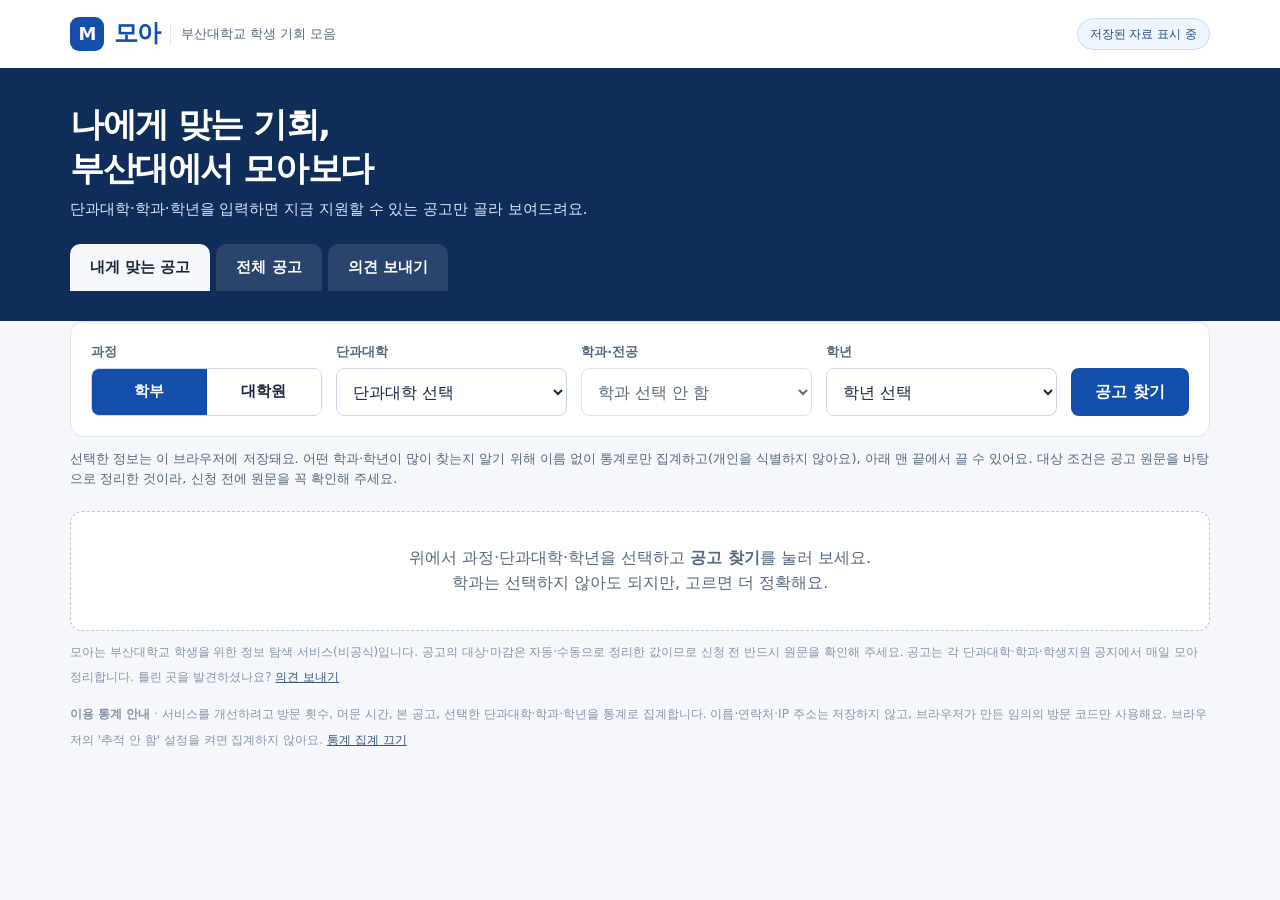
==== index.html @ 55128c61 "이용 통계(익명 집계)와 안내 문구, 관리자 페이지 추가 Co-Authored-By: Claude Sonnet 5.5 <noreply@anthropic.com>" ====
<!doctype html>
<html lang="ko">
<head>
<meta charset="utf-8">
<meta name="viewport" content="width=device-width,initial-scale=1">
<title>모아, 부산대의 기회</title>
<meta name="description" content="부산대학교 단과대학·학과·학생지원 공지에서 지금 신청할 수 있는 장학·공모전·취업·프로그램 공고를 소속과 학년에 맞춰 보여주는 비공식 정보 서비스입니다.">
<meta name="theme-color" content="#102d59">
<link rel="icon" href="data:image/svg+xml,%3Csvg xmlns='http://www.w3.org/2000/svg' viewBox='0 0 64 64'%3E%3Crect width='64' height='64' rx='14' fill='%23124eaa'/%3E%3Ctext x='32' y='45' font-size='36' font-family='sans-serif' font-weight='800' text-anchor='middle' fill='white'%3EM%3C/text%3E%3C/svg%3E">
<style>
:root{--blue:#124eaa;--blue-d:#0d3a82;--navy:#102d59;--ink:#17263b;--muted:#56677d;--bg:#f5f7fb;--line:#dce4ee;--card:#fff;--soft:#e7f0ff;--warn:#b4400a;--ok:#0b6b3a}
*{box-sizing:border-box}
html{scroll-behavior:smooth}
body{margin:0;background:var(--bg);color:var(--ink);font:16px/1.55 'Noto Sans KR','Malgun Gothic',system-ui,sans-serif}
a{color:inherit}button,input,select{font:inherit;color:inherit}button{cursor:pointer}
:focus-visible{outline:3px solid #508be5;outline-offset:2px}
.wrap{max-width:1180px;margin:0 auto;padding:0 20px}
header{background:#fff}
.bar{display:flex;align-items:center;justify-content:space-between;height:68px}
.brand{display:flex;align-items:center;gap:10px;font-weight:800;font-size:24px;color:var(--blue);letter-spacing:-1px;text-decoration:none}
.brand i{display:inline-grid;place-items:center;width:34px;height:34px;border-radius:9px;background:var(--blue);color:#fff;font-style:normal;font-size:18px}
.brand small{font-size:13px;font-weight:500;color:var(--muted);letter-spacing:0;border-left:1px solid var(--line);padding-left:10px}
.hero{background:var(--navy);color:#fff}
.hero .wrap{padding-top:34px;padding-bottom:30px}
.hero h1{margin:0 0 8px;font-size:34px;line-height:1.3;letter-spacing:-1.5px}
.hero p{margin:0;color:#d9e6fa;font-size:15px}
.tabs{display:flex;gap:6px;margin-top:22px}
.tab{border:0;background:#ffffff1c;color:#fff;padding:12px 20px;border-radius:10px 10px 0 0;font-weight:700;font-size:15px}
.tab[aria-selected=true]{background:var(--bg);color:var(--ink)}
main{padding:26px 0 70px}
.panel{display:none}.panel.on{display:block}
.box{background:var(--card);border:1px solid var(--line);border-radius:14px;padding:20px}
.form{display:grid;grid-template-columns:repeat(4,minmax(0,1fr)) auto;gap:14px;align-items:end}
.field label,.field legend{display:block;font-size:13px;font-weight:700;color:var(--muted);margin-bottom:6px;padding:0}
fieldset.field{border:0;margin:0;padding:0;min-width:0}
.seg{display:flex;border:1px solid #cdd8e7;border-radius:8px;overflow:hidden;height:48px}
.seg label{flex:1;margin:0;display:grid;place-items:center;font-size:15px;font-weight:600;color:var(--ink);cursor:pointer;background:#fff}
.seg input{position:absolute;opacity:0;pointer-events:none}
.seg input:checked+span{background:var(--blue);color:#fff}
.seg span{display:grid;place-items:center;width:100%;height:100%}
.seg input:focus-visible+span{outline:3px solid #508be5;outline-offset:-3px}
select,input[type=search]{width:100%;height:48px;border:1px solid #cdd8e7;border-radius:8px;padding:0 12px;background:#fff}
.go{height:48px;border:0;border-radius:8px;background:var(--blue);color:#fff;font-weight:700;padding:0 24px}
.go:hover{background:var(--blue-d)}
.hint{margin:12px 0 0;font-size:13px;color:var(--muted)}
.summary{display:flex;flex-wrap:wrap;gap:10px;align-items:center;justify-content:space-between;margin:26px 0 12px}
.summary h2{margin:0;font-size:21px;letter-spacing:-.5px}
.summary p{margin:0;color:var(--muted);font-size:14px}
.chips{display:flex;flex-wrap:wrap;gap:8px;margin:18px 0 6px}
.chip{border:1px solid #cdd8e7;background:#fff;border-radius:999px;padding:7px 14px;font-size:14px;font-weight:600}
.chip[aria-pressed=true]{background:var(--blue);border-color:var(--blue);color:#fff}
.chip b{font-weight:600;opacity:.75;margin-left:4px}
.tools{display:flex;flex-wrap:wrap;gap:10px;margin-top:14px}
.tools .grow{flex:1;min-width:220px}.tools select{width:auto;min-width:150px}
.status{font-size:12px;color:#254c7d;background:#eef5ff;border:1px solid #ccddf6;padding:6px 12px;border-radius:999px}
.sec-title{margin:26px 0 12px;font-size:17px;display:flex;align-items:center;gap:8px}
.sec-title span{font-size:13px;font-weight:600;color:var(--muted)}
.grid{display:grid;grid-template-columns:repeat(auto-fill,minmax(240px,1fr));gap:18px}
.card{display:flex;flex-direction:column;background:var(--card);border:1px solid var(--line);border-radius:12px;overflow:hidden;text-decoration:none}
.card:hover{border-color:#9bb8e0}
.poster{position:relative;aspect-ratio:3/4;background:#e8eef7;overflow:hidden}
.poster img{position:absolute;inset:0;width:100%;height:100%;object-fit:cover;object-position:top}
.ph{height:100%;padding:18px;display:flex;flex-direction:column;justify-content:space-between;background:#dbe6f5;color:#25466d}
.poster:has(img) .nop{visibility:hidden}
.ph span{font-size:12px;font-weight:800}.ph strong{font-size:21px;line-height:1.3;letter-spacing:-.5px}.ph small{font-size:12px}
.cbody{padding:16px 16px 14px;display:flex;flex-direction:column;gap:8px;flex:1}
.tag{align-self:flex-start;background:var(--soft);color:#174d94;border-radius:5px;padding:4px 9px;font-size:12px;font-weight:700}
.card h3{margin:0;font-size:16px;line-height:1.45;letter-spacing:-.4px}
.org{margin:0;font-size:13px;color:var(--muted)}
.meta{margin-top:auto;display:flex;flex-direction:column;gap:6px;font-size:13px;color:var(--muted)}
.dday{align-self:flex-start;font-weight:800;font-size:13px;border-radius:6px;padding:3px 9px;background:#eef2f8;color:#2a3f5e}
.dday.soon{background:#fde8e1;color:var(--warn)}.dday.week{background:#fff1d6;color:#8a5a00}.dday.unk{background:#f1f1f1;color:#555}
.why{font-size:12px;color:var(--ok);font-weight:600}
.empty{background:#fff;border:1px dashed #b9c8dd;border-radius:12px;padding:34px;text-align:center;color:var(--muted)}
.detail{display:none}.back{border:0;background:none;padding:0;min-height:44px;color:#3b557a;font-weight:600;margin-bottom:12px}
.dl{display:grid;grid-template-columns:1fr 300px;gap:22px}
.dmain,.dside{background:#fff;border:1px solid var(--line);border-radius:12px;padding:28px}
.dside{height:max-content}
.dmain h1{font-size:28px;line-height:1.4;margin:14px 0 6px;letter-spacing:-.8px}
.dmain dt{font-weight:700;font-size:14px;margin-top:22px;color:#183d72}
.dmain dd{margin:6px 0 0;color:#40536b;white-space:pre-wrap;line-height:1.75;overflow-wrap:anywhere}
.zoom{display:block;max-width:440px;margin:0 auto 20px}
.zoom .poster{border-radius:8px}.zoom .poster img{object-fit:contain;background:#f2f5f9}
.cta{display:block;text-align:center;background:var(--blue);color:#fff;text-decoration:none;padding:14px;border-radius:8px;font-weight:700;margin:14px 0}
.notice{font-size:13px;color:#6c7b90;line-height:1.7}
.who{display:flex;flex-wrap:wrap;gap:6px;margin-top:6px}
.who span{background:#eef2f8;border-radius:6px;padding:3px 9px;font-size:13px;color:#2a3f5e}
footer{color:#8794a7;font-size:12px;padding-bottom:40px}
.bar{gap:10px}.brand{flex:none}
.status{min-width:0;max-width:62%;overflow:hidden;text-overflow:ellipsis;white-space:nowrap}
.tab{min-height:44px}.chip{min-height:40px}
.fb h2{margin:0 0 6px;font-size:22px;letter-spacing:-.6px}
.fb .field{margin-top:18px}
.kinds{display:flex;flex-wrap:wrap;gap:8px}
.kinds label{margin:0;position:relative}
.kinds input{position:absolute;opacity:0;pointer-events:none}
.kinds span{display:inline-flex;align-items:center;min-height:44px;padding:0 16px;border:1px solid #cdd8e7;border-radius:999px;background:#fff;font-size:15px;font-weight:600;color:var(--ink);cursor:pointer}
.kinds input:checked+span{background:var(--blue);border-color:var(--blue);color:#fff}
.kinds input:focus-visible+span{outline:3px solid #508be5;outline-offset:2px}
textarea,input[type=text]{font:inherit;color:inherit;width:100%;border:1px solid #cdd8e7;border-radius:8px;padding:12px;background:#fff;line-height:1.6}
textarea{min-height:150px;resize:vertical}
input[type=text]{height:48px;padding:0 12px}
.field label small,#fb-count{font-weight:500;color:#7a889c;margin-left:6px}
.rel{display:flex;align-items:center;gap:10px;background:var(--soft);border-radius:8px;padding:8px 8px 8px 12px;font-size:14px;color:#174d94}
.rel span{flex:1;min-width:0;overflow-wrap:anywhere}
.rel button{flex:none;border:0;background:#fff;border-radius:6px;min-height:36px;padding:0 12px;font-weight:600;color:#3b557a}
.hp{position:absolute;left:-9999px;width:1px;height:1px;overflow:hidden}
.fb .go{margin-top:18px;min-width:160px}
.fb .go:disabled{opacity:.6;cursor:default}
#fb-msgout{min-height:24px;margin:12px 0 0;font-size:14px;font-weight:600}
#fb-msgout.ok{color:var(--ok)}#fb-msgout.err{color:#b3261e}
.report{display:block;width:100%;min-height:44px;margin:0 0 10px;border:1px solid #cdd8e7;border-radius:8px;background:#fff;font-weight:600;color:#3b557a}
.report:hover{border-color:#9bb8e0}
.flink{background:none;border:0;padding:0;color:#3b557a;font:inherit;text-decoration:underline;cursor:pointer;min-height:32px}
@media(max-width:900px){.form{grid-template-columns:1fr 1fr}.go{grid-column:1/-1}.dl{grid-template-columns:1fr}.hero h1{font-size:28px}}
@media(max-width:520px){.wrap{padding:0 14px}.form{grid-template-columns:1fr}.brand small{display:none}.grid{grid-template-columns:repeat(2,minmax(0,1fr));gap:10px}.cbody{padding:12px}.card h3{font-size:14px}.ph strong{font-size:17px}.dmain,.dside{padding:20px}.dmain h1{font-size:23px}.tab{padding:11px 14px;font-size:14px}.hero .wrap{padding-top:26px}.hero h1{font-size:25px}.fb .go{width:100%}.box{padding:16px}}
@media(max-width:380px){.tabs{gap:4px}.tab{padding:11px 9px;font-size:13px}.status{font-size:11px;padding:5px 9px}.brand{font-size:21px}}
@media(prefers-reduced-motion:reduce){*{scroll-behavior:auto!important;transition:none!important}}
</style>
</head>
<body>
<header><div class="wrap bar"><a class="brand" href="#mine"><i>M</i>모아<small>부산대학교 학생 기회 모음</small></a><span class="status" id="status" role="status">불러오는 중</span></div></header>
<section class="hero" id="hero"><div class="wrap">
<h1>나에게 맞는 기회,<br>부산대에서 모아보다</h1>
<p>단과대학·학과·학년을 입력하면 지금 지원할 수 있는 공고만 골라 보여드려요.</p>
<div class="tabs" role="tablist" aria-label="보기 방식">
<button class="tab" role="tab" id="tab-mine" aria-controls="mine" aria-selected="true">내게 맞는 공고</button>
<button class="tab" role="tab" id="tab-all" aria-controls="all" aria-selected="false">전체 공고</button>
<button class="tab" role="tab" id="tab-feedback" aria-controls="feedback" aria-selected="false">의견 보내기</button>
</div></div></section>
<main class="wrap">
<section id="mine" class="panel on" role="tabpanel" aria-labelledby="tab-mine">
<form class="box form" id="form" autocomplete="off">
<fieldset class="field"><legend>과정</legend><div class="seg"><label><input type="radio" name="course" value="학부" checked><span>학부</span></label><label><input type="radio" name="course" value="대학원"><span>대학원</span></label></div></fieldset>
<div class="field"><label for="college">단과대학</label><select id="college" required></select></div>
<div class="field"><label for="dept">학과·전공</label><select id="dept"></select></div>
<div class="field"><label for="grade">학년</label><select id="grade"></select></div>
<button class="go" type="submit">공고 찾기</button>
</form>
<p class="hint" id="hint">선택한 정보는 이 브라우저에 저장돼요. 어떤 학과·학년이 많이 찾는지 알기 위해 이름 없이 통계로만 집계하고(개인을 식별하지 않아요), 아래 맨 끝에서 끌 수 있어요. 대상 조건은 공고 원문을 바탕으로 정리한 것이라, 신청 전에 원문을 꼭 확인해 주세요.</p>
<div id="mine-out"></div>
</section>
<section id="all" class="panel" role="tabpanel" aria-labelledby="tab-all">
<div class="tools">
<div class="grow"><label class="sr" for="q" style="position:absolute;left:-9999px">공고 검색</label><input id="q" type="search" placeholder="프로그램명, 기관, 키워드 검색"></div>
<select id="sort" aria-label="정렬"><option value="end">마감 임박순</option><option value="new">최신 게시순</option></select>
</div>
<div class="chips" id="chips" role="group" aria-label="하위분류"></div>
<div class="summary"><h2 id="all-count"></h2><p>마감일과 대상은 원문을 확인해 주세요</p></div>
<div class="grid" id="all-grid"></div>
</section>
<section id="feedback" class="panel" role="tabpanel" aria-labelledby="tab-feedback">
<div class="box fb">
<h2>의견을 들려주세요</h2>
<p class="hint" style="margin-top:0">틀린 정보, 빠진 공고, 있었으면 하는 기능까지 무엇이든 좋아요. 보내 주신 의견은 서비스를 고치는 데 쓰입니다.</p>
<form id="fbform" autocomplete="off" novalidate>
<fieldset class="field" style="margin-top:20px"><legend>어떤 의견인가요?</legend><div class="kinds" id="kinds">
<label><input type="radio" name="kind" value="wrong-info"><span>정보가 틀렸어요</span></label>
<label><input type="radio" name="kind" value="missing"><span>빠진 공고가 있어요</span></label>
<label><input type="radio" name="kind" value="idea"><span>이런 기능이 있으면 좋겠어요</span></label>
<label><input type="radio" name="kind" value="bug"><span>오류가 났어요</span></label>
<label><input type="radio" name="kind" value="praise"><span>좋았어요</span></label>
<label><input type="radio" name="kind" value="other"><span>기타</span></label>
</div></fieldset>
<div class="field" id="fb-notice-wrap" hidden><label>관련 공고</label><div class="rel"><span id="fb-notice"></span><button type="button" id="fb-notice-x">지우기</button></div></div>
<div class="field"><label for="fb-msg">내용<span id="fb-count">0/1000</span></label><textarea id="fb-msg" maxlength="1000" placeholder="예) 'OO 장학금' 마감일이 원문에는 11월 20일인데 12월 20일로 나와요."></textarea></div>
<div class="hp" aria-hidden="true"><label>홈페이지<input id="fb-hp" type="text" tabindex="-1" autocomplete="off"></label></div>
<button class="go" type="submit" id="fb-send">의견 보내기</button>
<p id="fb-msgout" role="status" aria-live="polite"></p>
</form>
<p class="notice">이름·연락처 같은 개인정보는 적지 말아 주세요. 의견은 서비스 운영자만 볼 수 있고 공개되지 않으며, 답장은 드리지 않습니다. 선택한 단과대학·학과·학년은 함께 전송되지 않습니다.</p>
</div>
</section>
<section id="detail" class="detail"><button class="back" id="back">‹ 목록으로 돌아가기</button><div id="dc"></div></section>
<footer><p>모아는 부산대학교 학생을 위한 정보 탐색 서비스(비공식)입니다. 공고의 대상·마감은 자동·수동으로 정리한 값이므로 신청 전 반드시 원문을 확인해 주세요. 공고는 각 단과대학·학과·학생지원 공지에서 매일 모아 정리합니다. 틀린 곳을 발견하셨나요? <button type="button" class="flink" id="flink">의견 보내기</button></p>
<p><b>이용 통계 안내</b> · 서비스를 개선하려고 방문 횟수, 머문 시간, 본 공고, 선택한 단과대학·학과·학년을 통계로 집계합니다. 이름·연락처·IP 주소는 저장하지 않고, 브라우저가 만든 임의의 방문 코드만 사용해요. 브라우저의 '추적 안 함' 설정을 켜면 집계하지 않아요. <button type="button" class="flink" id="statsbtn"></button></p></footer>
</main>
<script>
const COLLEGES=[{"name": "인문대학", "depts": ["고고학과", "국어국문학과", "노어노문학과", "독어독문학과", "불어불문학과", "사학과", "언어정보학과", "영어영문학과", "일어일문학과", "중어중문학과", "철학과", "한문학과"]}, {"name": "사회과학대학", "depts": ["문헌정보학과", "미디어커뮤니케이션학과", "사회복지학과", "사회학과", "심리학과", "정치외교학과", "행정학과"]}, {"name": "자연과학대학", "depts": ["대기환경과학과", "물리학과", "미생물학과", "분자생물학과", "생명과학과", "수학과", "지질환경과학과", "통계학과", "해양학과", "화학과"]}, {"name": "공과대학", "depts": ["건설융합학부", "건축공학과", "건축학전공", "고분자공학과", "기계공학부", "도시공학과", "미래도시건축환경융합전공", "산업공학과", "유기소재시스템공학과", "재료공학부", "전기공학전공", "전기컴퓨터공학부", "전자공학과", "조선해양공학과", "첨단IT자율전공", "첨단모빌리티자율전공", "첨단소재자율전공", "토목공학전공", "항공우주공학과", "화공생명공학부", "환경공학전공"]}, {"name": "정보의생명공학대학", "depts": ["의생명융합공학부", "정보컴퓨터공학부"]}, {"name": "사범대학", "depts": ["교육학과", "국어교육과", "독어교육과", "물리교육과", "불어교육과", "생물교육과", "수학교육과", "역사교육과", "영어교육과", "유아교육과", "윤리교육과", "일반사회교육과", "지구과학교육과", "지리교육과", "체육교육과", "특수교육과", "화학교육과"]}, {"name": "경제통상대학", "depts": ["경제학부", "공공정책학부", "관광컨벤션학과", "국제학부", "무역학부"]}, {"name": "경영대학", "depts": ["경영학과", "핀테크융합전공"]}, {"name": "약학대학", "depts": ["약학과", "제약학과"]}, {"name": "생활환경대학", "depts": ["식품영양학과", "실내환경디자인학과", "아동가족학과", "의류학과"]}, {"name": "예술대학", "depts": ["디자인학과", "무용학과", "미술학과", "예술문화영상학과", "음악학과", "조형학과", "한국음악학과"]}, {"name": "나노과학기술대학", "depts": ["광메카트로닉스공학과", "나노메카트로닉스공학과", "나노에너지공학과"]}, {"name": "생명자원과학대학", "depts": ["IT응용공학과", "동물생명자원과학과", "바이오산업기계공학과", "바이오소재과학과", "바이오환경에너지학과", "생명환경화학과", "식물생명과학과", "식품공학과", "식품자원경제학과", "원예생명과학과", "조경학과"]}, {"name": "간호대학", "depts": ["간호학과"]}, {"name": "의과대학", "depts": ["의예과", "의학과"]}, {"name": "법과대학", "depts": []}, {"name": "스포츠과학부", "depts": ["스포츠과학과"]}, {"name": "학부대학", "depts": []}, {"name": "글로벌자유전공학부", "depts": []}, {"name": "치의학전문대학원", "depts": ["치의학과"]}, {"name": "한의학전문대학원", "depts": ["한의과학과", "한의학과"]}, {"name": "기타 학부·전공", "depts": ["BNK디지털금융학과", "EES융합전공", "나노반도체공정장비계약학과", "나노자율전공", "반도체공학전공", "발전공학과", "수소미래에너지융합전공", "응용생명융합학부 그린바이오전공", "응용생명융합학부 생명자원시스템공학전공", "자유전공학부", "첨단융합학부", "첨단융합학부 정보의생명공학자율전공"]}];
const snapshot=[["2026-10-31", "제39기 PNU 산학협력 글로벌 사회공헌단 추가 모집(케이팝댄스)", "해외봉사", "부산대 학생과", "학부 재학생; 1석 추가 모집", "~2026-11-06 11:00", "라오스 2027-01-17~02-03", "1명", "사전준비 활동 100시간 이상 예상; 세부사항 원문 확인", "나눔포털 공지에 기재된 절차", "접수중", "https://nanum.pusan.ac.kr/page?menuCD=000000000000007&mode=DETAIL&seq=1364", "학생과 추가모집 공고를 대표 기록으로 등록", "2026-11-06", "", "전체", "전체", "전체", "학부", "봉사·사회공헌", "nanum"], ["2026-10-30", "국가근로장학금 동계방학 집중근로(교외) 희망근로지 신청", "근로·장학", "부산대 학생과 / 한국장학재단", "2026-2 국가근로장학 신청 완료자", "2026-10-30 09:00~11-12 18:00", "동계방학", "기관 3곳 필수, 최대 5곳", "희망근로기관 신청; 선발결과 12-14 공개", "한국장학재단 홈페이지 희망근로지 신청", "접수중", "https://www.pusan.ac.kr/kor/CMS/Board/Board.do?board_seq=1511848&mCode=MN095&mgr_seq=3&mode=view", "희망기관 선택은 별도 신청", "2026-11-12", "", "전체", "전체", "전체", "학부", "장학·지원금", "pnu_main"], ["2026-10-30", "PNU AI 테크클래스 (Gemini Notebook / Flow)", "교육·AI", "부산대 AI융합교육원", "학부·대학원 재학생, 전공 무관", "Notebook ~11-12 14:00; Flow ~11-19 14:00", "11-13 15:00~17:00; 11-20 15:00~17:00", "과정별 약 15명", "과목노트 RAG 실습 또는 AI 영상 제작·저작권 점검", "학생역량지원시스템 > 비교과 프로그램", "접수중", "https://cse.pusan.ac.kr/bbs/cse/2055/1469383/artclView.do", "두 과정은 같은 모집 공지에 묶어 1행 기록", "2026-11-19", "https://cse.pusan.ac.kr/editorFile/images/000179/20261030161104235_5GKVBCCT.png", "전체", "전체", "전체", "전체", "교육·특강·프로그램", "cse"], ["2026-10-30", "Oracle AI Startup Bootcamp 부산 1기", "교육·취업", "한국오라클 / 학부대학", "만 15~34세 미취업 청년; 졸업·졸업예정·휴학생 및 학점 이수완료 재학생 등", "얼리버드 ~11-09; 일반 ~11-15", "2026-11-16~2027-01-28", "정원 미공개", "AI 서비스 구현·배포, 사업화 프로젝트; 과정비/지원금 세부 공개 중", "모집 홈페이지 신청", "접수중", "https://www.pusan.ac.kr/kor/CMS/Board/Board.do?board_seq=1511854&mgr_seq=3&mode=view&page=1", "부산대 공지와 오라클 과정 페이지 확인", "2026-11-15", "https://www.pusan.ac.kr/kor/ajx_json/UploadMgr/downloadRun.do?qcode=Qm9hcmQsNDEyMDQxLFk=\nhttps://www.pusan.ac.kr/kor/ajx_json/UploadMgr/downloadRun.do?qcode=Qm9hcmQsNDEyMDQyLFk=", "전체", "전체", "전체", "전체", "교육·특강·프로그램", "pnu_main"], ["2026-10-29", "AI와 만난 인문학 수업(전공연계형 팀 프로그램)", "교육·공모전", "부산대 디지털인문학센터", "인문대 개설 전공·교양 수강 학부생 2~4인 팀", "2026-10-19~11-16", "발표 2026-12-04", "12팀 선착순", "대상 100만원, 최우수 60만원, 우수 40만원 팀별 장학금", "신청서 이메일 제출", "접수중", "https://www.pusan.ac.kr/kor/CMS/Board/Board.do?board_seq=1511831&mCode=MN095&mgr_seq=3&mode=view&page=2&searchKeyword=%EC%B0%BD%EC%97%85", "10-20 최초 공고 후 10-29 잔여석 안내; 최초 공고 링크를 대표로 사용", "2026-11-16", "https://www.pusan.ac.kr/_UPLOAD/IMAGE/Board/images/000134/2026%ED%95%99%EB%85%84%EB%8F%84_%EB%94%94%EC%A7%80%ED%84%B8%EC%9D%B8%EB%AC%B8%ED%95%99%EC%84%BC%ED%84%B0_%EC%A0%84%EA%B3%B5_%EC%97%B0%EA%B3%84%ED%98%95_%EA%B5%90%EC%9C%A1_%ED%94%84%EB%A1%9C%EA%B7%B8%EB%9E%A8_-_AI%EC%99%80_%EB%A7%8C%EB%82%9C_%EC%9D%B8%EB%AC%B8%ED%95%99_%EC%88%98%EC%97%85_%ED%99%8D%EB%B3%B4_%ED%8F%AC%EC%8A%A4%ED%84%B0_1.jpg", "인문대학", "전체", "전체", "학부", "공모전·경진대회", "pnu_main"], ["2026-10-29", "P&U Culture on DAY 8차 문화체험", "멘토링·문화행사", "부산대 지역사회기여센터", "부산대 다담다·학습튜터링·금정구 작은도서관 멘토링·커리어페이스메이커·AI/SW Step-up 참여 멘토 등", "2026-11-03~11-08", "2026-11-21 10:00~18:00; 롯데월드 어드벤처 부산", "원문 확인", "멘토링 참여자 대상 공동 문화체험", "공지 연결 Google Form 및 이메일", "접수예정", "https://nanum.pusan.ac.kr/page?menuCD=000000000000007&mode=DETAIL&seq=1361", "나눔포털 원문에 프로그램 참여자 제한이 있어 대상 확인 필요", "2026-11-08", "", "전체", "전체", "전체", "전체", "대외활동·행사", "nanum"], ["2026-10-28", "PNU AI Agent Challenge (Gemini Enterprise 활용)", "공모전·AI", "부산대 에듀테크센터", "부산대 학부·대학원 재학생; 개인 또는 팀", "참여 신청 10-28 16:00~11-27 18:00; 작품 제출 12-01~2027-01-08 18:00", "교육 선택 참여; 공모 발표일 별도 안내", "총 30개 작품 시상", "Gemini Enterprise 이용 신청; 총장상 대상 140만원 등", "참여 신청 Google Form; 작품 이메일 제출", "접수중", "https://www.pusan.ac.kr/kor/CMS/Board/Board.do?board_seq=1511804&mCode=MN095&mgr_seq=3&mode=view&page=2", "참여 신청과 작품 제출은 별도; 중복 게시 미반영", "2026-11-27", "https://www.pusan.ac.kr/_UPLOAD/IMAGE/Board/images/000134/20261028155804740_CMLDD3EO.png", "전체", "전체", "전체", "전체", "공모전·경진대회", "pnu_main"], ["2026-10-28", "학생성공개발원 기관 슬로건 공모전", "공모전", "부산대 학생성공개발원", "부산대 재적생·졸업생", "공식 본문 게시종료 2026-11-13; 세부 접수기한 상충 가능", "해당 없음", "1인 최대 2개", "한글 20자 이내+영문 6단어 이내; 수상금 있음", "이메일 접수 jobmail@pusan.ac.kr", "기한 확인 필요", "https://www.pusan.ac.kr/kor/CMS/Board/PopupBoard.do?board_seq=1511814&mgr_seq=3&mode=view", "다른 미러본에 11-09 마감 표시가 있어 원문 담당자 확인 필요", "", "", "전체", "전체", "전체", "전체", "공모전·경진대회", "pnu_main"], ["2026-10-28", "2027년도 한국지도자육성장학재단 장학생 추천", "장학금", "부산대 학생과 / 한국지도자육성장학재단", "2027-1학기 3학년 1학기 등록 예정; 학기당 12학점 이상; 직전·전체 평점 3.5 이상; 징계·학사경고 없음", "학교 추천기한 2026-11-02; 학과별 기한 상이", "2027-1부터 최대 4학기", "부산대 추천 3명", "등록금 전액 또는 생활비 학기당 350만원", "소속 학과 사무실에 신청서류 제출", "접수중·학과기한 확인", "https://www.pusan.ac.kr/kor/CMS/Board/Board.do?board_seq=1511805&mCode=MN095&mgr_seq=3&mode=view&page=2", "여러 학과 게시본 중 중앙 공지를 대표 링크로 사용", "2026-11-02", "", "전체", "전체", "2학년", "학부", "장학·지원금", "pnu_main"], ["2026-10-27", "2026 PNU Dream Beats 창업 경진대회", "창업·경진대회", "부산대 창업지원부", "학생(예비)창업자 2~5인 팀", "공고일~2026-11-08", "본선 2026-11-24", "팀 4팀 시상", "시상 120만원/80만원/각 50만원 2팀; 사전 멘토링", "공고문 신청서류 이메일 제출", "접수중", "https://www.pusan.ac.kr/kor/CMS/Board/Board.do?board_seq=1511781&mCode=MN095&mgr_seq=3&mode=view&page=2", "학과 미러 공고는 중복 저장하지 않음", "2026-11-08", "https://www.pusan.ac.kr/_UPLOAD/IMAGE/Board/images/000134/20261029095840625_DWSWSGX1.png", "전체", "전체", "전체", "전체", "창업", "pnu_main"], ["2026-10-27", "AI분야 첨단산업 인재양성 부트캠프 겨울 PBL (생성형AI·온디바이스AI)", "교육·AI", "부산대 AI융합교육원", "정보컴퓨터공학부 3~4학년 재학생, PCC Lv.1 이상 등; 세부 자격 트랙별 확인", "~2026-11-08", "2026-12-22~2027-01-22", "트랙별 30명", "AWS 기업과제 기반 실습, PBL·멘토 피드백", "트랙별 신청서류 제출; 세부 안내문 확인", "접수중", "https://www.pusan.ac.kr/kor/CMS/Board/Board.do?board_seq=1511776&mCode=MN095&mgr_seq=3&mode=view&page=1&searchID=title", "두 게시물은 서로 다른 트랙이므로 한 행에서 같이 안내", "2026-11-08", "https://www.pusan.ac.kr/_UPLOAD/IMAGE/Board/images/000134/260917_AI%EB%B6%84%EC%95%BC_%EC%B2%A8%EB%8B%A8%EC%82%B0%EC%97%85_%EC%9D%B8%EC%9E%AC%EC%96%91%EC%84%B1_%EB%B6%80%ED%8A%B8%EC%BA%A0%ED%94%84_%EC%83%9D%EC%84%B1%ED%98%95_AI_PBL_%ED%82%A4%EC%98%A4%EC%8A%A4%ED%81%AC_%ED%8F%AC%EC%8A%A4%ED%84%B0_0.7.png\nhttps://www.pusan.ac.kr/_UPLOAD/IMAGE/Board/images/000134/260917_AI%EB%B6%84%EC%95%BC_%EC%B2%A8%EB%8B%A8%EC%82%B0%EC%97%85_%EC%9D%B8%EC%9E%AC%EC%96%91%EC%84%B1_%EB%B6%80%ED%8A%B8%EC%BA%A0%ED%94%84_%EC%98%A8%EB%94%94%EB%B0%94%EC%9D%B4%EC%8A%A4_AI_PBL_%ED%82%A4%EC%98%A4%EC%8A%A4%ED%81%AC_%ED%8F%AC%EC%8A%A4%ED%84%B0_0.6.png", "정보의생명공학대학", "정보컴퓨터공학부", "3학년,4학년", "학부", "교육·특강·프로그램", "pnu_main"], ["2026-10-26", "2026 Lab-Venture Launchpad 참가팀 모집", "창업·교육", "부산대 창업지원부", "실험실 기반 기술창업 팀; 세부 자격·운영안은 첨부 HWP 확인", "~2026-11-04 23:59", "첨부 공고문 확인", "공고문 확인", "Lab-Venture Launchpad 단계별 운영 지원", "첨부 참가신청서 이메일 제출", "접수중", "https://www.pusan.ac.kr/kor/CMS/Board/Board.do?board_seq=1511756&mgr_seq=3&mode=view&page=1", "공개 본문은 요약 중심이라 자격/혜택은 첨부문서 확인 필요", "2026-11-04", "", "전체", "전체", "전체", "전체", "창업", "pnu_main"], ["2026-10-25", "동계 너의 재능이 보여", "교육·봉사", "부산대 학생과", "학부 재학생; 지도교수 1명+학생 최대 7명 팀", "신청 2026-11-06~11-13 14:00", "2026-12-22~2027-01-31 중 5일/30시간", "팀당 최대 8명", "팀 지원 300만~500만원", "나눔포털 신청 및 원본 서류 제출", "접수예정", "https://www.pusan.ac.kr/kor/CMS/Board/PopupBoard.do?board_seq=1511740&mgr_seq=3&mode=view&page=1", "학생과 원문 기준", "2026-11-13", "https://www.pusan.ac.kr/_UPLOAD/IMAGE/Board/images/000134/%EB%8F%99%EA%B3%84_%EB%B6%80%EC%82%B0%EB%8C%80%EC%99%80_%ED%95%A8%EA%BB%98%ED%95%98%EB%8A%94_%EB%84%88%EC%9D%98_%EC%9E%AC%EB%8A%A5%EC%9D%B4_%EB%B3%B4%EC%97%AC_%EB%AA%A8%EC%A7%91_%ED%8F%AC%EC%8A%A4%ED%84%B0.png", "전체", "전체", "전체", "학부", "봉사·사회공헌", "pnu_main"], ["2026-10-23", "개교 80주년 부산시민 동행 걷기대회", "행사·참여", "부산대 학생과", "부산대 재학생·동문·교직원 및 부산시민", "온라인 신청 ~2026-11-10 또는 현장 신청", "2026-11-13 10:00~13:30", "미공개", "개교 80주년 기념 걷기행사", "공고문 신청 링크 또는 현장 접수", "접수중", "https://www.pusan.ac.kr/kor/CMS/Board/Board.do?board_seq=1511722&mCode=MN095&mgr_seq=3&mode=view&page=1&searchID=title", "중앙 공지 대표 기록", "2026-11-13", "https://www.pusan.ac.kr/_UPLOAD/IMAGE/Board/images/000134/%EA%B2%8C%EC%8B%9C%ED%8C%90%ED%8F%AC%EC%8A%A4%ED%84%B0.jpg", "전체", "전체", "전체", "전체", "대외활동·행사", "pnu_main"], ["2026-10-23", "Microsoft AI 실전 프로젝트 과정 in 부산", "교육·취업", "Microsoft K-뉴딜 아카데미 / 부산대 AI융합교육원", "27년 2월 졸업예정 4학년·졸업자·휴학생; 미취업 청년; 정보컴퓨터공학부 우대, 타 전공 가능", "~2026-11-27", "2026-12-14~2027-02-25; 주중 09~18시, 총 400시간", "최대 35명", "출석 80% 이상 월 훈련장려금 50만원, 노트북 대여, 수료증", "ms-academy.kr/knd-busan 신청", "접수중", "https://cse.pusan.ac.kr/bbs/cse/2055/1467926/artclView.do", "SW센터/학과 미러 공지는 한 건으로 통합", "2026-11-27", "https://cse.pusan.ac.kr/editorFile/images/000173/20261023122723650_V537RI59.jpg", "전체", "전체", "4학년", "전체", "교육·특강·프로그램", "cse"], ["2026-10-22", "동계 전공봉사단 모집", "봉사·전공활동", "부산대 학생과", "학부생 팀 및 지도교수; 인원·자격 상세 공고/첨부 확인", "2026-11-05~11-13 14:00", "2026-12-22~2027-01-31 중 5일/30시간", "팀당 학생 최대 10명", "팀별 200만~500만원 지원", "나눔포털 신청 후 원본 서류 제출", "접수예정", "https://www.pusan.ac.kr/kor/CMS/Board/PopupBoard.do?board_seq=1511716&mgr_seq=3&mode=view", "학생과 원문 기준", "2026-11-13", "https://www.pusan.ac.kr/_UPLOAD/IMAGE/Board/images/000134/26%ED%95%99%EB%85%84%EB%8F%84_%EB%8F%99%EA%B3%84_%EC%A0%84%EA%B3%B5%EB%B4%89%EC%82%AC%EB%8B%A8_%EB%AA%A8%EC%A7%91_%ED%99%8D%EB%B3%B4_%ED%8F%AC%EC%8A%A4%ED%84%B0.png", "전체", "전체", "전체", "학부", "봉사·사회공헌", "pnu_main"], ["2026-10-22", "푸른등대 기부장학금(2026-2학기 2차) 신규 장학생", "장학금", "한국장학재단 / 부산대 학생과", "재학생; 세부 선발 기준은 한국장학재단 공고 확인", "2026-10-22~11-12", "2026-2학기", "35명", "생활비 장학 200만원/1학기", "한국장학재단 홈페이지·앱", "접수중", "https://www.pusan.ac.kr/kor/CMS/Board/Board.do?board_seq=1511712&mgr_seq=3&mode=view&page=3", "부서별 재게시 동일 건은 한 번만 저장", "2026-11-12", "https://www.pusan.ac.kr/kor/ajx_json/UploadMgr/downloadRun.do?qcode=Qm9hcmQsNDExNzk2LFk=", "전체", "전체", "전체", "전체", "장학·지원금", "pnu_main"], ["2026-10-22", "WDC 도시디자인 실험실 2기", "대외활동·디자인", "부산광역시 / 부산디자인진흥원", "지역 대학생·유학생·일반 청년", "공고 게시종료 2026-10-31; 정확한 신청 마감은 첨부 포스터 확인", "첨부 포스터 확인", "미공개", "도시문제 해결 디자인 프로젝트·전문가 멘토링·수료증", "공고/첨부 포스터 내 신청 링크", "마감·확인 필요", "https://www.pusan.ac.kr/kor/CMS/Board/Board.do?board_seq=1511702&mgr_seq=3&mode=view", "공지 본문은 세부일정 대신 첨부 안내자료를 참조", "", "https://www.pusan.ac.kr/kor/ajx_json/UploadMgr/downloadRun.do?qcode=Qm9hcmQsNDExNzg0LFk=\nhttps://www.pusan.ac.kr/kor/ajx_json/UploadMgr/downloadRun.do?qcode=Qm9hcmQsNDExNzg1LFk=", "전체", "전체", "전체", "전체", "대외활동·행사", "pnu_main"], ["2026-10-21", "Sketch-Up 창업 해커톤", "창업·해커톤", "부산대 앵커사업단·창업지원부", "창업지원단/앵커사업단 프로그램 이력 보유 부산대 대학(원)생 2~4인 팀", "공고일~2026-11-05", "2026-11-12~13 1박2일", "약 10팀", "최우수 100만원, 우수 50만원씩 2팀", "신청서·사업계획서 등 이메일 제출", "접수중", "https://www.pusan.ac.kr/kor/CMS/Board/Board.do?board_seq=1511692&mgr_seq=3&mode=view&page=3", "", "2026-11-05", "https://www.pusan.ac.kr/_UPLOAD/IMAGE/Board/images/000134/20261021141648598_4I3YKA4K.png", "전체", "전체", "전체", "전체", "창업", "pnu_main"], ["2026-10-19", "겨울계절학기 현장실습 참여학생 모집", "현장실습·취업", "부산대 현장실습지원센터", "재학생; 자격·기업별 실습 정보는 학생지원시스템 및 매뉴얼 확인", "신청 2026-11-20부터; 공지 제목상 세부 일정 순차 안내", "2026 겨울계절학기", "기업별 상이", "현장실습 및 학점 연계 가능; 배정조건은 시스템 공고 확인", "현장실습지원센터 시스템", "접수예정", "https://www.pusan.ac.kr/kor/CMS/Board/Board.do?board_seq=1511646&mgr_seq=3&mode=view&page=1", "동일 날짜의 참여기업 모집 공고는 기업 대상이라 학생용 시트에서 제외", "", "https://www.pusan.ac.kr/_UPLOAD/IMAGE/Board/images/000133/%ED%98%84%EC%9E%A5%EC%8B%A4%EC%8A%B5_%ED%95%99%EC%83%9D%EB%AA%A8%EC%A7%91.png", "전체", "전체", "전체", "학부", "취업·채용·현장실습", "pnu_main"], ["2026-10-19", "PNU 지역기업 발견·홍보 콘텐츠 공모전", "공모전·진로", "부산대 학생성공개발원", "세부 참가자격/팀 조건은 첨부 안내문 확인", "제목 ~11-01; 게시종료 11-09로 날짜 불일치", "첨부 안내문 확인", "공고문 확인", "지역기업 발굴·홍보 콘텐츠 제작", "첨부 참가신청서 안내에 따른 접수", "기한 확인 필요", "https://www.pusan.ac.kr/kor/CMS/Board/Board.do?board_seq=1511638&mCode=MN095&mgr_seq=3&mode=view&page=1", "제목 마감일(11-01)과 시스템 게시 종료(11-09)가 다르므로 확인 표시", "", "https://www.pusan.ac.kr/_UPLOAD/IMAGE/Board/images/000133/20261019151123401_JO2CE3UL.jpg", "전체", "전체", "전체", "전체", "공모전·경진대회", "pnu_main"], ["2026-10-19", "필전 2026 조선 백일장", "공모전·글쓰기", "조선일보", "전국 대학 학부생(재·휴학생; 국내 대학)", "~2026-11-03", "부산·울산·경남 예선 2026-11-07 부산대 기계관", "원문 확인", "글쓰기 대회 및 상금/시상", "조선일보 안내에 지정된 참가 접수", "접수중", "https://www.pusan.ac.kr/kor/CMS/Board/PopupBoard.do?board_seq=1511637&mgr_seq=3&mode=view", "학과별 미러 공지는 중복 제외", "2026-11-03", "https://www.pusan.ac.kr/_UPLOAD/IMAGE/Board/images/000133/%ED%95%84%EC%A0%842026%ED%8F%AC%EC%8A%A4%ED%84%B02_%281%29.jpg", "전체", "전체", "전체", "학부", "공모전·경진대회", "pnu_main"], ["2026-10-19", "학습전략특강: 나만의 AI 학습 조교 설계하기", "교육·학습", "부산대 교수학습지원센터", "부산대 학생; 세부 참가대상/정원은 공고·포스터 확인", "신청 공고 게시종료 2026-11-02 15:24", "2026-11-17", "공고/포스터 확인", "AI를 활용한 학습 보조 도구 설계 특강", "공고/포스터 안내 경로 확인", "접수중·세부확인", "https://www.pusan.ac.kr/kor/CMS/Board/Board.do?board_seq=1511642&mCode=MN095&mgr_seq=3&mode=view&page=1&searchID=title", "검색 인덱스에서 상세 신청 방법 미확인", "2026-11-02", "https://www.pusan.ac.kr/_UPLOAD/IMAGE/Board/images/000133/2026-2_%ED%95%99%EC%8A%B5%EC%A0%84%EB%9E%B5%ED%8A%B9%EA%B0%95_%ED%8F%AC%EC%8A%A4%ED%84%B0.png", "전체", "전체", "전체", "전체", "교육·특강·프로그램", "pnu_main"], ["2026-10-19", "동계 대학원생 대상 다문화 연구실 자문 워크숍", "학술·대학원", "부산대 국제처", "이공계 다문화 연구실 내국인 대학원생", "원문 신청기한 확인", "원문 확인", "원문 확인", "대학원 연구실 다문화 자문 워크숍", "국제처 원문 확인", "세부 확인 필요", "https://international.pusan.ac.kr/bbs/international/2080/artclList.do", "10-28 게시; 현재 검색 목록만 확인되어 세부내용 미확인", "2026-11-03", "", "자연과학대학,공과대학,정보의생명공학대학,나노과학기술대학,생명자원과학대학", "전체", "전체", "대학원", "대학원·연구", "international"], ["2026-10-30", "2026학년도 제5기 'Arise PNU 글로벌 사회공헌단' 참여자 모집", "해외봉사", "부산대 학생과 · 국립대학육성사업", "부산대 소속 교수·강사·직원 및 학부·대학원 재학생 (8인 이상 팀 구성)", "신청 2026-11-16 ~ 11-20 17:00", "파견 2026-12-24 ~ 2027-01-31 (아시아 지역)", "4개 팀 내외", "해외 봉사활동 활동비 지원", "원문·첨부 참조", "모집 중", "https://cse.pusan.ac.kr/bbs/cse/2055/1469389/artclView.do", "", "2026-11-20", "https://cse.pusan.ac.kr/editorFile/images/000179/20261030165158665_CUEBYLT2.png", "전체", "전체", "전체", "전체", "봉사·사회공헌", "cse"], ["2026-10-21", "2026 Arise Together: 문제해결 프로젝트 참여팀 모집", "교육·프로그램", "부산대 종합교원양성센터 (글로컬대학30)", "부산대·부산교대 재학생 3~5인 팀 (예비교원 대상 취지)", "접수 2026-10-19 ~ 11-06 18:00", "지역 교육현장의 실제 문제를 멘토와 팀 프로젝트로 해결", "", "현장전문가 멘토 매칭", "원문·첨부 참조", "모집 중", "https://geredu.pusan.ac.kr/bbs/geredu/86/1467667/artclView.do", "예비교원 대상 프로그램이나 원문상 참여대상은 재학생 팀으로 적혀 전체 대상으로 분류.", "2026-11-06", "", "전체", "전체", "전체", "전체", "교육·특강·프로그램", "geredu"], ["2026-10-26", "2026년도 연구실 안전문화 캠페인 공모전", "공모전", "연구실 안전문화 캠페인 주관 기관 (원문 확인)", "부산대학교 재학생 (학부생·대학원생)", "접수 2026-10-26 ~ 12-04", "분야: 카드뉴스·포스터·영상 / 주제: 연구실 안전사고·금속화재 예방 및 대응", "", "", "원문·첨부 참조", "모집 중", "https://bce.pusan.ac.kr/bbs/bce/220/1468067/artclView.do", "같은 공고가 다른 3곳에도 게시됨.", "2026-12-04", "https://bce.pusan.ac.kr/editorFile/images/000174/20261026095141559_B5AQP26V.jpg", "전체", "전체", "전체", "전체", "공모전·경진대회", "bce"], ["2026-10-28", "2026년 2학기 속기 체험 교실(2) 참가자 모집", "교육·체험", "부산대 장애학생지원센터", "비장애인 대학생", "신청 2026-10-28 ~ 11-04", "11/5, 11/12, 11/19(목) 12:00~13:00", "", "", "원문·첨부 참조", "모집 중", "https://humanities.pusan.ac.kr/bbs/humanities/178/1468624/artclView.do", "같은 공고가 다른 1곳에도 게시됨.", "2026-11-04", "https://humanities.pusan.ac.kr/editorFile/images/000177/20261028171047267_3Z90GVF0.bmp", "전체", "전체", "전체", "전체", "교육·특강·프로그램", "humanities"], ["2026-10-26", "2026년 권역 내 유관기관 견학 및 체험 (백양종합사회복지관)", "취업·진로", "부산대 장애학생지원센터 (장애학생 지원 권역별 선도대학 운영 사업)", "사회복지관 취업을 희망하는 부울경 권역 대학 장애대학생", "신청 ~ 2026-11-11", "2026-11-13(금) 10:30~15:00", "", "", "원문·첨부 참조", "모집 중", "https://uni.pusan.ac.kr/bbs/uni/897/1468259/artclView.do", "같은 공고가 다른 6곳에도 게시됨.", "2026-11-11", "https://uni.pusan.ac.kr/bbs/uni/897/1536237/download.do", "전체", "전체", "전체", "전체", "취업·채용·현장실습", "uni"], ["2026-10-30", "2026년 하반기 실험동물기술원 자격취득 교육과정", "교육·자격", "부산대 동물실험윤리위원회", "학부생·대학원생·직원 중 희망자 20명 선발", "신청 2026-10-26 ~ 11-02", "교육 2026-11-13(금) 09:00~17:00, 밀양캠퍼스 생명자원과학관 3612호", "20명", "무상 교육", "원문·첨부 참조", "모집 중", "https://biology.pusan.ac.kr/bbs/biology/638/1468910/artclView.do", "", "2026-11-02", "", "전체", "전체", "전체", "전체", "교육·특강·프로그램", "biology"], ["2026-10-30", "2026학년도 2학기 학·석사 연계과정·학석박사통합 연계과정 연구지원 장려금 신청", "장학·지원", "부산대 대학원 (학과별 제출)", "2026-10-01 기준 학·석사 연계과정 및 학·석박사통합 연계과정 재학 대학원생", "제출 ~ 2026-11-04 (학과별 11/3~11/4로 상이)", "사업기간 2026-11-02 ~ 2027-01-29", "", "1인당 50만원 (개인계좌 지급)", "원문·첨부 참조", "모집 중", "https://hid.pusan.ac.kr/bbs/hid/1267/1470621/artclView.do", "학과별 제출기한이 다름(문헌정보학과 11/3 10:00, 의생명융합공학부 11/4 등). 본인 학과 공지 확인.", "2026-11-04", "", "전체", "전체", "전체", "대학원", "장학·지원금", "hid"], ["2026-10-30", "2026학년도 우수대학원생 논문연구 지원 사업", "장학·지원", "부산대 국립대학육성사업", "우수 대학원생 (원문: 인문·사회·예·체능계열 연구장려 지원)", "지원신청 ~ 2026-11-06 (학과사무실 제출)", "연구기간 선정 통보 후 ~ 2027-02-05", "", "", "원문·첨부 참조", "모집 중", "https://biz.pusan.ac.kr/bbs/biz/1094/1468919/artclView.do", "학과별 제출기한이 다를 수 있음(국어국문학과 게시글은 11/12로 기재). 같은 공고가 다른 3곳에도 게시됨.", "2026-11-06", "", "인문대학,사회과학대학,경제통상대학,경영대학,사범대학,예술대학,생활환경대학,스포츠과학부", "전체", "전체", "대학원", "대학원·연구", "biz"], ["2026-10-19", "2026학년도 한의학연구과정 지도교수 선정 신청", "학사·연구", "부산대 한의학전문대학원", "한의학전문대학원 한의학연구과정 학생", "신청 ~ 2026-11-06 (교육실 이메일, 1·2·3지망)", "연구주제·지도교수 확정 결과는 한의전 홈페이지 공지", "", "", "원문·첨부 참조", "모집 중", "https://kmed.pusan.ac.kr/bbs/kmed/1514/1467455/artclView.do", "학사 절차 성격의 공지.", "2026-11-06", "", "한의학전문대학원", "전체", "전체", "대학원", "대학원·연구", "kmed"], ["2026-10-27", "2026년도 통일간호리더장학금 신청", "장학금", "대한간호협회 / 부산대 간호대학", "북한에서 이주하여 현재 간호대학에 재학 중인 학생", "제출기한 2026-12-04 18:00까지", "", "", "통일간호리더장학금", "신청서·자기소개서 및 학업계획서·교수추천서 제출 (제출처는 원문 참조)", "모집 중", "https://nursing.pusan.ac.kr/bbs/nursing/1342/1468295/artclView.do", "", "2026-12-04", "", "간호대학", "전체", "전체", "전체", "장학·지원금", "nursing"], ["2026-10-30", "2026 블루푸드 메뉴 개발 경진대회", "경진대회", "부산대 산학협력단 블루푸드테크 혁신센터(ICC)", "생활과학대학 식품영양학과 학부생 (팀당 2~4명, 총 24명 내외)", "최종 메뉴 기획서 제출 ~ 2026-11-26", "대회 2026-11-27(금) 13:00~16:00", "24명 내외", "대상 1팀 상금 50만원", "원문·첨부 참조", "모집 중", "https://fsn.pusan.ac.kr/bbs/fsn/445/1469387/artclView.do", "원문은 '생활과학대학'으로 표기 — 현 명칭 생활환경대학으로 분류.", "2026-11-26", "", "생활환경대학", "식품영양학과", "전체", "학부", "공모전·경진대회", "fsn"], ["2026-10-30", "제14회 생명자원과학대학 캡스톤디자인 경진대회", "경진대회", "부산대 생명자원과학대학", "생명자원과학대학 학부생 (휴학생 포함)", "신청서·수행보고서 ~ 2026-11-13 12:00", "포스터 PDF 11/20 18:00 / 심사·시상 11/25", "", "", "원문·첨부 참조", "모집 중", "https://horticulture.pusan.ac.kr/bbs/horticulture/719/1468954/artclView.do", "마감일은 신청서·수행보고서 기준(제목 ~11/13). 자동 추출값(11/25)은 심사일이라 정정.", "2026-11-13", "https://horticulture.pusan.ac.kr/editorFile/images/000179/%EC%BA%A1%EC%8A%A4%ED%86%A4%EB%94%94%EC%9E%90%EC%9D%B8_%ED%8F%AC%EC%8A%A4%ED%84%B0(%EC%99%84%EB%A3%8C)_1.jpeg", "생명자원과학대학", "전체", "전체", "학부", "공모전·경진대회", "horticulture"], ["2026-10-28", "LOTTE AX Challenge 2026 참가자 모집", "공모전", "롯데그룹 (외부)", "학력·전공 무관, AI에 관심 있는 누구나", "예선 접수 2026-10-28 ~ 11-04", "본선 2026-11-24~25 롯데인재개발원 오산캠퍼스", "", "", "원문·첨부 참조", "모집 중", "https://history.pusan.ac.kr/bbs/history/174/1468540/artclView.do", "", "2026-11-04", "https://history.pusan.ac.kr/editorFile/images/000176/26%ED%95%98_10__%EB%A1%AF%EB%8D%B0%EA%B7%B8%EB%A3%B9_%ED%95%B4%EC%BB%A4%ED%86%A4_%EC%9B%B9%ED%94%8C%EB%9D%BC%EC%9D%B4%EC%96%B4.png", "전체", "전체", "전체", "전체", "공모전·경진대회", "history"], ["2026-10-28", "IBK기업은행 2027년 동계 체험형 청년인턴 공개채용", "채용·인턴", "IBK기업은행 (외부)", "만 19세 이상 만 34세 이하 (군복무 기간에 따라 상한 연장)", "~ 2026-11-16 10:00", "", "금융일반 340명 / 디지털·IT 50명", "", "원문·첨부 참조", "모집 중", "https://history.pusan.ac.kr/bbs/history/174/1468537/artclView.do", "", "2026-11-16", "https://history.pusan.ac.kr/editorFile/images/000176/20261028113741930_CD37JRK1.png", "전체", "전체", "전체", "전체", "취업·채용·현장실습", "history"], ["2026-10-28", "2026 하반기 삼성전자 협력사 온라인 채용박람회", "채용", "삼성전자 협력사 (외부)", "신입·경력 구직자 (원문 확인)", "2026-10-28 ~ 11-15", "", "삼성전자 우수협력사 40여 개", "", "홈페이지 접수 (원문 링크 참조)", "모집 중", "https://history.pusan.ac.kr/bbs/history/174/1468541/artclView.do", "", "2026-11-15", "https://history.pusan.ac.kr/editorFile/images/000176/20261028114121567_T4YR0XGQ.png", "전체", "전체", "전체", "전체", "취업·채용·현장실습", "history"], ["2026-10-27", "CR그룹 26년 신입/경력 공개채용 (CR홀딩스·조선내화)", "채용", "CR그룹 (외부)", "신입·경력 지원자 (원문 확인)", "2026-10-26 ~ 11-08 23:59", "", "", "", "채용사이트 온라인 접수", "모집 중", "https://history.pusan.ac.kr/bbs/history/174/1468363/artclView.do", "", "2026-11-08", "https://history.pusan.ac.kr/editorFile/images/000176/24860_3669760_1793064997549955899.png", "전체", "전체", "전체", "전체", "취업·채용·현장실습", "history"], ["2026-10-26", "[부산대 추천채용] 키엔스코리아㈜ 추천채용", "추천채용", "키엔스코리아㈜ / 부산대", "추천학과 전공무관", "지원서 제출 ~ 2026-11-04 (지원서 피드백 요청 ~11/1)", "모집직무: 컨설팅 세일즈(기술영업)", "", "서류전형 면제, 연봉 4,700만원 (정규직)", "원문·첨부 참조", "모집 중", "https://history.pusan.ac.kr/bbs/history/174/1468096/artclView.do", "", "2026-11-04", "", "전체", "전체", "전체", "전체", "취업·채용·현장실습", "history"], ["2026-10-23", "현대백화점그룹 채용설명회 및 현장면접", "채용설명회", "현대백화점그룹 / 부산대 학생성공개발원", "현대백화점그룹 채용에 관심 있는 재학생 및 기졸업자", "현장면접 신청 2026-11-02 09:00 ~ 11-06 17:00", "채용설명회 10/30 (종료) / 현장면접 2026-11-10~11 문창회관", "", "", "원문·첨부 참조", "모집 중", "https://history.pusan.ac.kr/bbs/history/174/1468009/artclView.do", "", "2026-11-06", "https://history.pusan.ac.kr/editorFile/images/000173/20261023180554391_J0LWT2UF.png", "전체", "전체", "전체", "전체", "취업·채용·현장실습", "history"], ["2026-10-29", "2026 전국 예비교원 AI 융합교육 해커톤 대회", "공모전", "사범대학미래교육센터 (교원양성기관 교육과정 개발 지원 사업)", "AI 융합교육에 관심 있는 전국 중등 예비교원 팀 (3~4명, 비사범대 교직이수자 포함)", "접수 ~ 2026-11-10", "", "", "", "원문·첨부 참조", "모집 중", "https://philosophy.pusan.ac.kr/bbs/philosophy/1450/1468719/artclView.do", "", "2026-11-10", "https://philosophy.pusan.ac.kr/editorFile/images/000178/20261029133326849_MHAPKJK2.png", "전체", "전체", "전체", "전체", "공모전·경진대회", "philosophy"], ["2026-10-28", "서울대 대학연대 스마트·친환경 오션모빌리티 겨울캠프", "교육·캠프", "서울대학교 대학연대 지역인재양성사업단", "전국 거점국립대 학부생·대학원생 (과정별 약 20명 선발)", "신청 ~ 2026-12-11", "2027-01-07~08 서울대 관악캠퍼스", "", "참가비 무료, 왕복 교통비·숙박비 지원", "원문·첨부 참조", "모집 중", "https://aerospace.pusan.ac.kr/bbs/aerospace/96/1468530/artclView.do", "", "2026-12-11", "", "전체", "전체", "전체", "전체", "교육·특강·프로그램", "aerospace-ae"], ["2026-10-19", "삼성청년 SW·AI 아카데미(SSAFY) 17기 교육생 모집", "교육·취업", "삼성전자 SSAFY (외부)", "4년제 대학 졸업(예정)자 (학과 무관, 2027년 2월 이내 졸업 가능자)", "2026-10-26 ~ 11-09", "설명회 11/3(화) 14:00 기계관 지하1층 국제회의장", "", "전액 무료 교육, 교육지원금 월 100만원+α, 맞춤형 취업 지원", "원문·첨부 참조", "모집 중", "https://archaeology.pusan.ac.kr/bbs/archaeology/208/1467448/artclView.do", "", "2026-11-09", "https://archaeology.pusan.ac.kr/editorFile/images/000170/SSAFY_17%EA%B8%B0_%EB%AA%A8%EC%A7%91_%ED%8F%AC%EC%8A%A4%ED%84%B0.png", "전체", "전체", "4학년", "전체", "교육·특강·프로그램", "archaeology"], ["2026-10-27", "공공정책학부 PNU Major+ LEET 모의고사", "비교과", "부산대 공공정책학부", "LEET 시험에 관심 있는 공공정책학부 재학생", "신청 ~ 2026-11-10", "2026-11-13(금) 12:00~15:00 경제통상관 L-102", "", "", "학생역량지원시스템(my.pusan.ac.kr)에서 신청", "모집 중", "https://ppm.pusan.ac.kr/bbs/ppm/892/1468426/artclView.do", "", "2026-11-10", "", "경제통상대학", "공공정책학부", "전체", "학부", "교육·특강·프로그램", "ppm"], ["2026-10-28", "2026 겨울 학부생 연구 프로그램 (에너지신산업-연구보고서 작성 경진대회)", "연구", "부산대 첨단융합학부", "첨단융합학부 학사과정 재학생 (나노과학기술대학 재학생도 참여 가능)", "지원 ~ 2026-11-17 23:59", "겨울방학 중 운영", "", "", "원문·첨부 참조", "모집 중", "https://nanomecha.pusan.ac.kr/bbs/nanomecha/1324/1468506/artclView.do", "첨단융합학부 소속은 '기타 학부·전공'으로 분류. 같은 공고가 다른 2곳에도 게시됨.", "2026-11-17", "https://nanomecha.pusan.ac.kr/editorFile/images/000176/2026-%EA%B2%A8%EC%9A%B8-%EC%97%B0%EA%B5%AC%EB%B3%B4%EA%B3%A0%EC%84%9C-%EC%9E%91%EC%84%B1-%EA%B2%BD%EC%A7%84%EB%8C%80%ED%9A%8C-%ED%8F%AC%EC%8A%A4%ED%84%B0_1.png", "나노과학기술대학,기타 학부·전공", "전체", "전체", "학부", "교육·특강·프로그램", "nanomecha"], ["2026-10-26", "2026학년도 2학기 장학사정관 추천 학업지원장학생 선발", "장학금", "부산대 (장학사정관 추천)", "가계곤란 학부생(직전학기 성적 2.0 이상·12학점 이상) 및 일반대학원생(직전학기 성적 3.0 이상 등)", "신청 2026-10-19 ~ 11-13", "", "", "", "원문·첨부 참조", "모집 중", "https://bee.pusan.ac.kr/bbs/bee/1697/1468158/artclView.do", "세부 기준은 붙임 선발계획 참조.", "2026-11-13", "", "전체", "전체", "전체", "전체", "장학·지원금", "bee"], ["2026-10-20", "2026 에코니티(이산)-대한환경공학회 우수학생 장학금 포상 공모", "장학금", "㈜에코니티·㈜이산·대한환경공학회", "환경공학 분야 우수 학부생·대학원생 (학부 8명 / 대학원 2명 선발)", "서류접수 ~ 2026-11-20 18:00", "", "", "총 상금 1,200만원 (학부 1인 100만원)", "원문·첨부 참조", "모집 중", "https://pnuenv.pusan.ac.kr/bbs/pnuenv/525/1467539/artclView.do", "추정(게시 학과 기준).", "2026-11-20", "", "공과대학", "환경공학전공", "전체", "전체", "장학·지원금", "pnuenv"], ["2026-10-22", "2026학년도 연세대학교 교육대학원 총장배 수업시연대회", "공모전", "연세대학교 교육대학원 (외부)", "전국 교육대학원·사범대학 예비교원", "접수 2026-11-05 ~ 11-10 18:00", "", "", "", "원문·첨부 참조", "모집 중", "https://philosophy.pusan.ac.kr/bbs/philosophy/1450/1467765/artclView.do", "", "2026-11-10", "https://philosophy.pusan.ac.kr/editorFile/images/000172/20261022120403997_YTDR4T9O.png", "사범대학", "전체", "전체", "전체", "공모전·경진대회", "philosophy"], ["2026-10-20", "2026학년도 동계 해외도전과 체험 파견팀 모집", "봉사·해외", "부산대 (전공봉사활동 활성화)", "파견팀 (세부 조건은 원문 참조)", "신청 2026-10-27 ~ 11-02 11:00", "", "", "", "원문·첨부 참조", "모집 중", "https://nursing.pusan.ac.kr/bbs/nursing/1342/1467528/artclView.do", "간호대학 게시글에는 간호학과 사전 논의(10/23 13:00까지) 추가 안내가 포함됨.", "2026-11-02", "", "전체", "전체", "전체", "전체", "봉사·사회공헌", "nursing"], ["2026-10-31", "2026 한국정치학회 연례학술회의 논문·패널 공모 (Call for Papers)", "학술", "한국정치학회 (외부)", "한국정치학회 회원 (비회원은 회원가입 필요), 관심 있는 대학원생 대상 안내", "발표논문 제출 ~ 2026-12-02", "학술회의 2026-12-12 명지대 인문캠퍼스", "", "", "원문·첨부 참조", "모집 중", "https://polsci.pusan.ac.kr/bbs/polsci/1080/1470629/artclView.do", "추정(게시 학과 기준).", "2026-12-02", "", "사회과학대학", "정치외교학과", "전체", "대학원", "대학원·연구", "polsci"], ["2026-10-30", "[청년취업사관학교] 양천캠퍼스 AI 융합 3기 교육생 모집", "교육·취업", "서울시 청년취업사관학교 (외부)", "청년 (원문 확인)", "모집 2026-10-28 ~ 11-27", "서울 양천캠퍼스 (콘텐츠디자인·데이터분석·디지털마케팅)", "", "교육비 무료 (예치금 최대 10만원, 수료 후 반환)", "원문·첨부 참조", "모집 중", "https://history.pusan.ac.kr/bbs/history/174/1469341/artclView.do", "서울 소재 프로그램. 외부 공고.", "2026-11-27", "https://history.pusan.ac.kr/editorFile/images/000179/20261030112647960_12PPQ7SY.png", "전체", "전체", "전체", "전체", "교육·특강·프로그램", "history"], ["2026-10-20", "재학생 기업탐방 프로그램 「1일 오피스 라이프」 (캠코)", "취업·진로", "부산대 대학일자리플러스센터 (재학생맞춤형고용서비스)", "재학생", "신청 ~ 2026-11-03", "운영 2026-11-13(금) 09:00~15:00, 한국자산관리공사(캠코) 본사", "", "", "원문·첨부 참조", "모집 중", "https://humanities.pusan.ac.kr/bbs/humanities/178/1467500/artclView.do", "같은 공고가 다른 2곳에도 게시됨.", "2026-11-03", "https://humanities.pusan.ac.kr/editorFile/images/000171/1.png", "전체", "전체", "전체", "전체", "취업·채용·현장실습", "humanities"], ["2026-10-28", "2026「E²SODE」 공대생 에피소드 쇼츠 공모전", "공모전", "부산대 공학교육혁신센터", "공대생", "영상 제출 2026-10-26 ~ 11-08 23:59", "좋아요 집계 마감 2026-11-18 18:00", "", "", "원문·첨부 참조", "모집 중", "https://picee.pusan.ac.kr/bbs/picee/9933/1765572/artclView.do", "", "2026-11-08", "https://picee.pusan.ac.kr/dext5editordata/2026/10/20261028_130529111_95545.jpeg\nhttps://picee.pusan.ac.kr/bbs/picee/9933/987172/download.do", "공과대학,정보의생명공학대학", "전체", "전체", "학부", "공모전·경진대회", "picee"], ["2026-10-30", "2026학년도 겨울계절수업 교류 수학 안내 (타 대학 수강)", "학사·교류", "부산대 학사과", "교류 수학(타 대학 겨울계절수업 수강)을 희망하는 재학생", "신청 대학별 상이 (2026-11-02 ~ 11-26) · 소속 학과사무실로 신청", "", "", "", "신청서류(수학신청원·성적증명서 등)를 소속 학과사무실에 제출", "모집 중", "https://www.pusan.ac.kr/kor/CMS/Board/Board.do?mCode=MN095&mgr_seq=3&mode=view&mgr_seq=3&board_seq=1511851", "대학별 신청기한: 동의대·동아대 11/2 · 동국대 WISE·경북대 11/3 · 서강대·부산외대·제주대·경성대·한국교원대·한양대·한양대 에너지신산업·고려대 에너지신산업 11/4 · 전남대 HUSS·영남대·중앙대 첨단소재·고려대·성균관대·서울시립대(2종) 11/9 · 울산대 11/12 · 인하대 11/16 · 고려대 국제동계대학 11/26. 개별 마감을 지킬 것(대학 공문의 기한은 소속대학 추천기한). 링크는 대표 1건(전남대 HUSS)이며 대학별 안내는 같은 게시판에 개별 게시됨.", "2026-11-26", "", "전체", "전체", "전체", "학부", "교육·특강·프로그램", "pnu_main"], ["2026-10-30", "효원상담원 심리기술훈련 7차 (신체감각·이완을 통한 심리안정화)", "교육·비교과", "부산대 효원상담원", "부산대 학생 (원문 확인)", "신청 2026-10-19 ~ 11-17", "2026-11-20(금) 10:30~11:30", "", "", "학생지원시스템 → 학생역량 → 비교과 프로그램에서 신청", "모집 중", "https://www.pusan.ac.kr/kor/CMS/Board/Board.do?mCode=MN095&mgr_seq=3&mode=view&mgr_seq=3&board_seq=1511852", "", "2026-11-17", "https://www.pusan.ac.kr/_UPLOAD/IMAGE/Board/images/000134/2026%ED%95%99%EB%85%84%EB%8F%84_%EC%8B%AC%EB%A6%AC%EA%B8%B0%EC%88%A0%ED%9B%88%EB%A0%A8_%ED%8F%AC%EC%8A%A4%ED%84%B0_yellow_2.jpg\nhttps://www.pusan.ac.kr/kor/ajx_json/UploadMgr/downloadRun.do?qcode=Qm9hcmQsNDEyMDQwLFk=", "전체", "전체", "전체", "전체", "교육·특강·프로그램", "pnu_main"], ["2026-10-29", "일자리첫걸음보장센터 「이번 생 주연은 나로 정했습니다만, 스토리는 아직 미정입니다」 참가자 모집", "취업·진로", "부산대 일자리첫걸음보장센터", "2027년 2월 졸업예정자 · 졸업 후 1년 이내 졸업생 · 취업 준비 중인 만 34세 이하 지역청년", "신청 2026-10-26 ~ 11-11", "자기 이해·강점 탐색, 베어브릭 페인팅 등", "", "", "원문·첨부 참조", "모집 중", "https://job.pusan.ac.kr/ko/notice/notice/view/204525?p=1", "", "2026-11-11", "https://job.pusan.ac.kr/attachment/view/1589508/1793234863421.png?ts=0\nhttps://job.pusan.ac.kr/attachment/view/1589509/1793234881588.png?ts=0", "전체", "전체", "4학년", "전체", "취업·채용·현장실습", "job"], ["2026-10-28", "일자리첫걸음보장센터 기업탐방 프로그램 (BNK·부산 신항만·보쉬렉스로스코리아·대한항공·한화오션)", "취업·진로", "부산대 일자리첫걸음보장센터", "2027년 2월 졸업예정자 및 졸업 후 1년 이내 졸업한 취업준비생", "기업별 신청마감 상이 (대한항공 ~11-16 18:00 등)", "BNK 11/13(금) 09:30~17:00 · 대한항공(부산) 11/20(금) 09:30~18:00 등", "", "", "원문·첨부 참조", "모집 중", "https://job.pusan.ac.kr/ko/notice/notice/view/204522?p=1", "기업별 신청마감이 다름. 원문에서 지원하려는 기업의 마감 확인.", "2026-11-16", "https://job.pusan.ac.kr/attachment/view/1589426/%EA%B8%B0%EC%97%85%ED%83%90%EB%B0%A9+%ED%8F%AC%EC%8A%A4%ED%84%B0+%EB%AA%A8%EC%9D%8C%EC%A7%91.png?ts=0", "전체", "전체", "4학년", "전체", "취업·채용·현장실습", "job"], ["2026-10-28", "SK하이닉스 & 삼성전자 합격 대비 면접전략 특강 참가자 모집", "취업·특강", "부산대 일자리첫걸음보장센터", "2027년 2월 졸업예정자", "신청 2026-10-27 ~ 11-02 16:00", "온라인(ZOOM) 실시간 특강, 강사 안정영", "", "", "원문·첨부 참조", "모집 중", "https://job.pusan.ac.kr/ko/notice/notice/view/204519?p=1", "같은 센터의 '기업 맞춤형 실전 면접 대비 프로그램'(11/3 SK하이닉스 등 회차별 일정)과 연계된 특강.", "2026-11-02", "https://job.pusan.ac.kr/attachment/view/1589375/1793146873448.png?ts=0", "전체", "전체", "4학년", "전체", "취업·채용·현장실습", "job"], ["2026-10-26", "심리회복 프로그램 「인생 배터리 1%, 절전 모드로 살아남기」 참가자 모집", "교육·비교과", "부산대 일자리첫걸음보장센터", "2027년 2월 졸업예정자 · 졸업 후 1년 이내 졸업생 · 취업 준비 중인 만 34세 이하 지역청년", "신청 2026-10-26 ~ 11-04", "무기력과 자존감 이해, 색소금 오브제 만들기", "", "", "원문·첨부 참조", "모집 중", "https://job.pusan.ac.kr/ko/notice/notice/view/204503?p=1", "", "2026-11-04", "https://job.pusan.ac.kr/attachment/view/1589110/1792987854479.png?ts=0\nhttps://job.pusan.ac.kr/attachment/view/1589111/1792987867275.png?ts=0", "전체", "전체", "4학년", "전체", "교육·특강·프로그램", "job"], ["2026-10-28", "2026 IQM 양자컴퓨터 기초 활용교육", "교육", "부산정보산업진흥원 (외부)", "부산시 소재 기업 재직자, 대학(원)생, 양자기술 알고리즘 개발·기술사업화 희망자", "신청 2026-10-27 ~ 11-02", "2026-11-04(수)~06(금) 12:00~18:00 (총 3일), 동서대 센텀캠퍼스 12층 교육장", "", "", "원문·첨부 참조", "모집 중", "https://www.pusan.ac.kr/kor/CMS/Board/Board.do?mCode=MN095&page=2&mgr_seq=3&mode=view&mgr_seq=3&board_seq=1511795", "", "2026-11-02", "https://www.pusan.ac.kr/_UPLOAD/IMAGE/Board/images/000134/IQM_%EC%96%91%EC%9E%90%EC%BB%B4%ED%93%A8%ED%84%B0_%EA%B8%B0%EC%B4%88_%ED%99%9C%EC%9A%A9%EA%B5%90%EC%9C%A1_%ED%8F%AC%EC%8A%A4%ED%84%B0.png\nhttps://www.pusan.ac.kr/kor/ajx_json/UploadMgr/downloadRun.do?qcode=Qm9hcmQsNDExOTIxLFk=", "전체", "전체", "전체", "전체", "교육·특강·프로그램", "pnu_main"], ["2026-10-24", "제22회 PNU 역사나들이 (여수) 참가자 모집", "문화·답사", "부산대 박물관 (국립대학육성사업)", "부산대 학부생 및 대학원 석사 재학생 (선착순 30명)", "접수 2026-10-22 ~ 11-08", "현장답사 2026-11-14(토), 인문관 오전 7시 집결", "30명", "참가비 1만원", "원문·첨부 참조", "모집 중", "https://www.pusan.ac.kr/kor/CMS/Board/Board.do?mCode=MN095&page=3&mgr_seq=3&mode=view&mgr_seq=3&board_seq=1511739", "제22회 PNU 역사나들이 안내(여수시)' 게시글과 같은 행사.", "2026-11-08", "https://pnumuseum.pusan.ac.kr/dext5editordata/2026/10/20261021_103645708_82416.jpg", "전체", "전체", "전체", "전체", "대외활동·행사", "pnu_main"], ["2026-10-20", "2026년 2학기 국가근로장학금 일반유형 추가신청", "장학금", "한국장학재단 / 부산대", "2026-2학기 국가근로장학금 일반유형 근로를 희망하는 학생 (기존 신청 누락자 구제)", "희망근로지 신청 2026-10-30 ~ 11-12 (예정)", "동계방학 집중근로 프로그램 참여 가능", "", "", "원문·첨부 참조", "모집 중", "https://www.pusan.ac.kr/kor/CMS/Board/Board.do?mCode=MN095&page=5&mgr_seq=3&mode=view&mgr_seq=3&board_seq=1511661", "기존 '동계방학 집중근로 희망근로지 신청' 행과 같은 기간의 추가신청 안내.", "2026-11-12", "", "전체", "전체", "전체", "전체", "장학·지원금", "pnu_main"], ["2026-10-20", "부산대자율상권 숏폼 및 네이밍 공모전", "공모전", "부산광역시 금정구 (부산대자율상권조합)", "부산대 상권에 관심 있는 누구나", "접수 2026-10-13 ~ 11-08", "", "", "총 21팀 시상 (대상 1, 최우수상 2, 우수상 4, 장려상 6, 입선 8)", "원문·첨부 참조", "모집 중", "https://www.pusan.ac.kr/kor/CMS/Board/Board.do?mCode=MN095&page=5&mgr_seq=3&mode=view&mgr_seq=3&board_seq=1511659", "써머트리(조합 운영대행사)의 '숏폼 공모전' 홍보 게시글(10/26)과 관련된 같은 사업으로 보임.", "2026-11-08", "https://www.pusan.ac.kr/_UPLOAD/IMAGE/Board/images/000134/%EC%88%8F%ED%8F%BC%EA%B3%B5%EB%AA%A8%EC%A0%84%ED%86%B5%ED%95%A9.png\nhttps://www.pusan.ac.kr/_UPLOAD/IMAGE/Board/images/000134/%EB%B6%80%EC%82%B0%EB%8C%80_%EC%9E%90%EC%9C%A8%EC%83%81%EA%B6%8C_%EB%84%A4%EC%9D%B4%EB%B0%8D_%EA%B3%B5%EB%AA%A8%EC%A0%84_%ED%8F%AC%EC%8A%A4%ED%84%B0.jpg", "전체", "전체", "전체", "전체", "공모전·경진대회", "pnu_main"], ["2026-10-29", "디지털인문학센터 플랫폼 구축 자유공모형 인문 데이터 융합연구 용역과제 (학생 보조연구원 참여)", "공모·연구", "부산대 인문대학 디지털인문학센터 (글로컬대학30)", "부산 관련 인문학 연구수행이 가능한 교내 구성원. 책임·공동연구원은 박사학위 이상, 학생 보조연구원은 학부 재학생 또는 박사수료 이하 대학원생", "신청서·계획서 제출 ~ 2026-11-06 23:59", "사업기간 2026-10-26 ~ 2027-02-12", "총 4팀 (팀당 책임 1·공동 1·학생 보조연구원 최대 4명)", "학생 보조연구원 장학금 월 30만원 × 3개월, 책임·공동연구원 연구수당 지급 (총 예산 2,400만원)", "신청서([붙임2])를 디지털인문학센터 담당 교수 이메일로 제출 (주소는 원문 참조)", "모집 중", "https://www.pusan.ac.kr/kor/CMS/Board/Board.do?mCode=MN095&mgr_seq=3&mode=view&board_seq=1511842", "연구자 중심 공모라 학생은 보조연구원으로 참여. 책임·공동연구원이 인문계열이 아닌 팀은 타 단과대학 학생 보조연구원을 최소 1인 포함해야 함.", "2026-11-06", "", "인문대학", "전체", "전체", "전체", "공모전·경진대회", "pnu_main"], ["2026-10-26", "AX 내러티브 아키텍트 양성 비교과 프로그램 (인문대학 학생 트랙)", "교육·비교과", "부산대 인문대학 (국립대학육성사업)", "인문대학 학생 (학생 트랙)", "각 분반 선착순 15명 · 포스터 QR 코드로 신청 (마감일 미표기)", "주 1회 8주 과정, 2026-11-02(월) 시작 · 분반: 월 15:30 / 수 15:30 / 금 10:00 / 금 15:00", "분반별 15명", "수료증 발급, 7회 이상 출석자 AX 내러티브 아키텍트 인증서, 우수 결과물 포상(대상 100만원 등)", "포스터의 QR 코드로 신청 (개인 노트북 지참 불필요)", "모집 중", "https://humanities.pusan.ac.kr/bbs/humanities/178/1468142/artclView.do", "신청 마감일이 원문에 없어 강의 시작일(11/2)을 자동종료일로 설정함. 선착순이라 분반별로 먼저 마감될 수 있음.", "2026-11-02", "https://humanities.pusan.ac.kr/editorFile/images/000170/AX_%ED%8F%AC%EC%8A%A4%ED%84%B0.jpg", "인문대학", "전체", "전체", "전체", "교육·특강·프로그램", "humanities"], ["2026-10-22", "환경 AX 인재양성 — AI 기업 현장 견학 프로그램", "현장견학", "부산대 국립대학육성사업 (환경공학과 안내)", "부산대 공과대학 재학생", "구글폼 신청 선착순 40명 (마감일 미표기)", "견학 2026-11-13(금) 09:00~17:00, 부산시 APEC 기후센터 및 부산환경공단 해운대사업소", "40명", "점심식사 제공, 출석인정", "원문의 구글폼 링크로 신청", "모집 중", "https://semi.pusan.ac.kr/bbs/semi/248/1467735/artclView.do", "신청 마감일이 원문에 없어 견학일(11/13)을 자동종료일로 설정함. 선착순이라 일찍 마감될 수 있음.", "2026-11-13", "https://semi.pusan.ac.kr/bbs/semi/248/1535417/download.do", "공과대학", "전체", "전체", "학부", "교육·특강·프로그램", "semi"]];
/* Supabase publishable key: meant to be public. Access is limited by row-level security (notices: read only, feedback: insert only). */
const SB_URL='https://ykpobrafcugzsjusuhny.supabase.co',SB_KEY='sb_publishable_5QCXyy75eYyc_DzNGcx9Og_hsqACKN5';
const COLS=['posted_on','title','category','org','target','apply_period','schedule','scale','benefit','how_to_apply','status','url','memo','end_date','poster_urls','colleges','depts','grades','course','subcategory','source_id'];
const SUBS=['장학·지원금','공모전·경진대회','취업·채용·현장실습','교육·특강·프로그램','봉사·사회공헌','창업','국제교류·해외','대외활동·행사','대학원·연구','기타'];
const $=id=>document.getElementById(id);
const esc=s=>String(s==null?'':s).replace(/[&<>"']/g,c=>({'&':'&amp;','<':'&lt;','>':'&gt;','"':'&quot;',"'":'&#39;'}[c]));
const safeUrl=s=>{try{const u=new URL(s);return /^https?:$/.test(u.protocol)?u.href:''}catch{return ''}};
const todayKST=()=>new Date().toLocaleDateString('sv-SE',{timeZone:'Asia/Seoul'});
let raw=snapshot,live=false,A=[],profile=null,sub='',curTab='mine';

/* ---------- data ---------- */
const list=s=>{s=String(s||'').trim();if(!s||s==='전체')return null;return s.split(/[,，、;/]/).map(x=>x.trim()).filter(Boolean)};
const grades=s=>{s=String(s||'').trim();if(!s||s==='전체')return null;const g=[...s.matchAll(/([1-5])\s*학년?/g)].map(m=>+m[1]);return g.length?[...new Set(g)]:null};
const normDate=s=>{const m=String(s||'').match(/(20\d\d)\s*[.\-/년]\s*(\d{1,2})\s*[.\-/월]\s*(\d{1,2})/);return m?`${m[1]}-${m[2].padStart(2,'0')}-${m[3].padStart(2,'0')}`:''};
function pid(r){const d=normDate(r[0]);const s=d+'|'+String(r[1]||'').trim();let h=5381;for(let i=0;i<s.length;i++)h=((h<<5)+h+s.charCodeAt(i))|0;return 'p'+(h>>>0).toString(36)}
function build(){A=raw.filter(r=>r[1]).map(r=>({id:pid(r),date:normDate(r[0])||r[0],title:r[1],cat:r[2],org:r[3],target:r[4],period:r[5],sched:r[6],size:r[7],benefit:r[8],how:r[9],state:r[10],link:safeUrl(r[11]),note:r[12],end:normDate(r[13]),
 posters:String(r[14]||'').split(/[\s|]+/).map(safeUrl).filter(Boolean),colleges:list(r[15]),depts:list(r[16]),grades:grades(r[17]),course:String(r[18]||'전체').trim()||'전체',sub:SUBS.includes(String(r[19]||'').trim())?String(r[19]).trim():'기타',src:r[20]}))}
const active=a=>!a.end||a.end>=todayKST();
const dleft=a=>{if(!a.end)return null;const t=new Date(todayKST()),e=new Date(a.end);return Math.round((e-t)/864e5)};
function ddayBadge(a){const d=dleft(a);if(d===null)return '<span class="dday unk">마감일 원문 확인</span>';if(d===0)return '<span class="dday soon">오늘 마감</span>';if(d<=3)return `<span class="dday soon">D-${d}</span>`;if(d<=7)return `<span class="dday week">D-${d}</span>`;return `<span class="dday">D-${d} · ${a.end.slice(5).replace('-','/')} 마감</span>`}

/* ---------- matching ---------- */
/* score = how specifically the notice is aimed at this student: a department-only notice outranks a college-only one,
   which outranks a grade-only one, which outranks a course-only one; "everyone" notices score 0. */
function match(a,p){
 const why=[];let check=false,score=0;
 if(a.course!=='전체'){if(a.course!==p.course)return null;score+=1;why.push(p.course+' 대상')}
 /* a chosen department decides on its own: the college grouping in our data can be wrong or differ from the student's idea of it */
 const deptHit=!!(a.depts&&p.dept&&a.depts.includes(p.dept));
 if(a.colleges&&!deptHit){if(!a.colleges.includes(p.college))return null;score+=4;why.push(p.college+' 대상')}
 if(a.depts){if(p.dept){if(!deptHit)return null;score+=6;why.push(p.dept+' 대상')}else{check=true;why.push('학과 조건: '+a.depts.join(', '))}}
 if(a.grades){if(p.course==='대학원')return null;if(p.grade&&!a.grades.includes(+p.grade))return null;if(p.grade){score+=2;why.push(p.grade+'학년 대상')}else check=true}
 if(!why.length)why.push('전체 대상');
 return {check,why,score}
}
const cmpEnd=(x,y)=>(x.end||'9999').localeCompare(y.end||'9999')||y.date.localeCompare(x.date);
const cmpFit=(x,y)=>y.m.score-x.m.score||cmpEnd(x.a,y.a);

/* ---------- rendering ---------- */
function poster(a,u){u=u===undefined?a.posters[0]:u;return `<div class="poster"><div class="ph"><span>모아 · PNU</span><strong>${esc(a.sub)}</strong><small class="nop">포스터가 없는 공고입니다</small></div>${u?`<img src="${esc(u)}" alt="${esc(a.title)} 포스터" loading="lazy" referrerpolicy="no-referrer" onerror="this.remove()">`:''}</div>`}
function card(a,why){return `<a class="card" href="#${a.id}">${poster(a)}<div class="cbody"><span class="tag">${esc(a.sub)}</span><h3>${esc(a.title)}</h3><p class="org">${esc(a.org)}</p><div class="meta">${why?`<span class="why">✓ ${esc(why)}</span>`:''}${ddayBadge(a)}<span>게시 ${esc(a.date)}</span></div></div></a>`}
const hit=(h,t)=>/^[a-z0-9]+$/.test(t)?new RegExp('(^|[^a-z0-9])'+t).test(h):h.includes(t);

function renderMine(){
 const out=$('mine-out');
 if(!profile){out.innerHTML='<div class="empty" style="margin-top:22px">위에서 과정·단과대학·학년을 선택하고 <b>공고 찾기</b>를 눌러 보세요.<br>학과는 선택하지 않아도 되지만, 고르면 더 정확해요.</div>';return}
 const hits=[],maybe=[];
 A.filter(active).forEach(a=>{const m=match(a,profile);if(!m)return;(m.check?maybe:hits).push({a,m})});
 hits.sort(cmpFit);maybe.sort(cmpFit);
 const fit=hits.filter(x=>x.m.score>=2),everyone=hits.filter(x=>x.m.score<2); /* >=2 means narrowed by college, department or grade */
 const who=[profile.course,profile.college,profile.dept,profile.course==='학부'&&profile.grade?profile.grade+'학년':''].filter(Boolean).join(' · ');
 const grid=l=>`<div class="grid">${l.map(({a,m})=>card(a,m.why.join(' · '))).join('')}</div>`;
 out.innerHTML=`<div class="summary"><h2>${esc(who)}</h2><p>지금 지원할 수 있는 공고 ${hits.length}건</p></div>`+
 (fit.length?`<h3 class="sec-title">내 소속·학년에 맞춘 공고 <span>${fit.length}건 · 조건이 잘 맞는 순서</span></h3>${grid(fit)}`:'')+
 (everyone.length?`<h3 class="sec-title">누구나 지원할 수 있는 공고 <span>${everyone.length}건 · 과정 지정 공고 먼저, 이후 마감이 가까운 순서</span></h3>${grid(everyone)}`:'')+
 (hits.length?'':'<div class="empty">조건에 맞는 진행 중인 공고가 아직 없어요. 전체 공고에서 둘러보세요.</div>')+
 (maybe.length?`<h3 class="sec-title">조건 확인이 필요한 공고 <span>${maybe.length}건 · 학과나 학년 조건이 있어요</span></h3>${grid(maybe)}`:'')
}
function renderAll(){
 const act=A.filter(active),terms=$('q').value.trim().toLowerCase().split(/\s+/).filter(Boolean);
 const counts={};act.forEach(a=>counts[a.sub]=(counts[a.sub]||0)+1);
 $('chips').innerHTML=`<button class="chip" aria-pressed="${sub===''}" data-s="">전체<b>${act.length}</b></button>`+SUBS.filter(s=>counts[s]).map(s=>`<button class="chip" aria-pressed="${sub===s}" data-s="${esc(s)}">${esc(s)}<b>${counts[s]}</b></button>`).join('');
 let f=act.filter(a=>(!sub||a.sub===sub)&&terms.every(t=>hit([a.title,a.cat,a.org,a.target,a.benefit,a.sub].join(' ').toLowerCase(),t)));
 f.sort($('sort').value==='new'?(x,y)=>y.date.localeCompare(x.date):cmpEnd);
 $('all-count').textContent=`${sub||'전체'} ${f.length}건`;
 $('all-grid').innerHTML=f.length?f.map(a=>card(a)).join(''):'<div class="empty" style="grid-column:1/-1">조건에 맞는 공고가 없어요. 검색어나 분류를 바꿔 보세요.</div>'
}
function who(a){const b=[];b.push(a.course==='전체'?'학부·대학원':a.course);b.push(a.colleges?a.colleges.join(', '):'모든 단과대학');if(a.depts)b.push(a.depts.join(', '));b.push(a.grades?a.grades.map(g=>g+'학년').join(', '):'전 학년');return `<div class="who">${b.map(x=>`<span>${esc(x)}</span>`).join('')}</div>`}
function renderDetail(a){
 $('dc').innerHTML=`<div class="dl"><article class="dmain">${a.posters.map(u=>`<a class="zoom" href="${esc(u)}" target="_blank" rel="noopener noreferrer" aria-label="포스터 원본 크게 보기">${poster(a,u)}</a>`).join('')}<span class="tag">${esc(a.sub)}</span><h1>${esc(a.title)}</h1><div class="org">${esc(a.org)} · 게시 ${esc(a.date)}</div>${ddayBadge(a)}
 <dl><dt>지원 대상(정리 값)</dt><dd>${who(a)}</dd>${[['대상 원문 요약',a.target],['모집 기간·마감',a.period],['진행 일정',a.sched],['모집 규모',a.size],['혜택·주요 내용',a.benefit],['신청 방법',a.how]].map(([k,v])=>`<dt>${k}</dt><dd>${esc(v||'원문 확인 필요')}</dd>`).join('')}</dl></article>
 <aside class="dside"><h3 style="margin-top:0">참여하기 전에</h3><p class="notice">대상과 일정은 변경될 수 있어요. 신청 전 원문에서 최신 내용을 확인해 주세요.</p>${a.link?`<a class="cta" href="${esc(a.link)}" target="_blank" rel="noopener noreferrer">원문 공고 확인</a>`:''}<button type="button" class="report" data-t="${esc(a.title)}">이 공고 정보가 틀렸나요? 알려주기</button><p class="notice">${esc(a.note||'세부 조건은 원문에서 확인해 주세요.')}</p></aside></div>`
}

/* ---------- routing & ui ---------- */
const TABS=['mine','all','feedback'];
function setTab(t){curTab=t;TABS.forEach(k=>{$(k).classList.toggle('on',k===t);$('tab-'+k).setAttribute('aria-selected',k===t)})}
function route(){
 const h=decodeURIComponent(location.hash.slice(1));const a=h&&A.find(x=>x.id===h);
 if(a){$('hero').style.display='none';TABS.forEach(k=>$(k).classList.remove('on'));$('detail').style.display='block';renderDetail(a);window.scrollTo(0,0);return}
 $('hero').style.display='block';$('detail').style.display='none';setTab(TABS.includes(h)?h:'mine');
 if(h==='feedback')window.scrollTo(0,0);
}
function fillColleges(){$('college').innerHTML='<option value="">단과대학 선택</option>'+COLLEGES.map(c=>`<option>${esc(c.name)}</option>`).join('')}
function fillDepts(){const c=COLLEGES.find(x=>x.name===$('college').value);$('dept').innerHTML='<option value="">학과 선택 안 함</option>'+((c&&c.depts)||[]).map(d=>`<option>${esc(d)}</option>`).join('');$('dept').disabled=!c||!(c.depts||[]).length}
function fillGrades(){const g=document.querySelector('input[name=course]:checked').value==='학부';$('grade').innerHTML=g?'<option value="">학년 선택</option>'+[1,2,3,4].map(n=>`<option value="${n}">${n}학년</option>`).join('')+'<option value="5">5학년 이상</option>':'<option value="">해당 없음</option>';$('grade').disabled=!g;$('grade').required=g}
function save(){try{localStorage.setItem('moa-profile',JSON.stringify(profile))}catch{}}
function loadSaved(){try{const p=JSON.parse(localStorage.getItem('moa-profile')||'null');if(p&&COLLEGES.some(c=>c.name===p.college)){profile=p;document.querySelector(`input[name=course][value="${p.course}"]`).checked=true;fillGrades();$('college').value=p.college;fillDepts();$('dept').value=p.dept||'';$('grade').value=p.grade||''}}catch{}}
/* notices come from Supabase (synced hourly from the Google sheet); the snapshot baked into this page is the fallback */
async function loadNotices(){
 $('status').textContent='불러오는 중';
 const ctl=new AbortController(),to=setTimeout(()=>ctl.abort(),10000),opt={headers:{apikey:SB_KEY},signal:ctl.signal};
 try{
  const [rs,ms]=await Promise.all([
   fetch(`${SB_URL}/rest/v1/notices?select=${COLS.join(',')}&order=sort_order.asc&limit=1000`,opt),
   fetch(`${SB_URL}/rest/v1/site_meta?select=updated_at&key=eq.last_sync`,opt).catch(()=>null)]);
  if(!rs.ok)throw new Error('http '+rs.status);
  const data=await rs.json();
  if(!Array.isArray(data)||!data.length)throw new Error('empty');
  raw=data.map(o=>COLS.map(c=>o[c]==null?'':String(o[c])));live=true;
  let when='';
  try{const m=ms&&ms.ok?await ms.json():[];if(m[0]){const s=new Date(m[0].updated_at).toLocaleString('sv-SE',{timeZone:'Asia/Seoul'});when=` · ${+s.slice(5,7)}월 ${+s.slice(8,10)}일 ${s.slice(11,16)} 갱신`}}catch{}
  $('status').textContent='최신 공고'+when;
  build();renderMine();renderAll();route()
 }catch(e){$('status').textContent='저장된 자료 표시 중'}
 finally{clearTimeout(to)}
}

/* ---------- feedback ---------- */
let fbNotice='';
const deviceOf=()=>innerWidth<600?'mobile':innerWidth<1000?'tablet':'desktop';
function setFbNotice(t){fbNotice=String(t||'').slice(0,200);$('fb-notice-wrap').hidden=!fbNotice;$('fb-notice').textContent=fbNotice}
function fbSay(msg,cls){const o=$('fb-msgout');o.textContent=msg;o.className=cls||''}
$('fb-msg').oninput=()=>{$('fb-count').textContent=$('fb-msg').value.length+'/1000'};
$('fb-notice-x').onclick=()=>setFbNotice('');
$('flink').onclick=()=>{location.hash='feedback'};
$('dc').onclick=e=>{const b=e.target.closest('.report');if(!b)return;setFbNotice(b.dataset.t);const k=document.querySelector('input[name=kind][value="wrong-info"]');if(k)k.checked=true;fbSay('');location.hash='feedback'};
$('fbform').onsubmit=async e=>{
 e.preventDefault();
 const kind=document.querySelector('input[name=kind]:checked'),msg=$('fb-msg').value.trim(),btn=$('fb-send');
 if(!kind)return fbSay('의견 종류를 골라 주세요.','err');
 if(msg.length<2)return fbSay('내용을 두 글자 이상 적어 주세요.','err');
 if($('fb-hp').value)return fbSay('의견을 보냈어요. 고맙습니다!','ok'); /* hidden field filled in = bot: pretend success */
 let last=0;try{last=+localStorage.getItem('moa-fb-at')||0}catch{}
 if(Date.now()-last<30000)return fbSay('방금 의견을 보내셨어요. 잠시 후 다시 보내 주세요.','err');
 btn.disabled=true;fbSay('보내는 중…');
 try{
  const r=await fetch(`${SB_URL}/rest/v1/feedback`,{method:'POST',headers:{apikey:SB_KEY,'Content-Type':'application/json',Prefer:'return=minimal'},
   body:JSON.stringify({kind:kind.value,message:msg,notice_title:fbNotice||null,device:deviceOf()})});
  if(!r.ok)throw new Error(r.status);
  try{localStorage.setItem('moa-fb-at',String(Date.now()))}catch{}
  $('fbform').reset();setFbNotice('');$('fb-count').textContent='0/1000';
  fbSay('의견을 보냈어요. 고맙습니다! 확인해서 서비스에 반영할게요.','ok')
 }catch(err){fbSay(String(err.message)==='400'?'내용을 다시 확인해 주세요. (너무 길거나 비어 있어요)':'지금은 보내지 못했어요. 잠시 후 다시 시도해 주세요.','err')}
 finally{btn.disabled=false}
};
/* ---------- anonymous usage stats ----------
   No name, IP or cookie: only random codes made by this browser. Off when the browser sends "Do Not Track" / Global Privacy Control
   or the visitor switches it off in the footer. Read access is admin-only (row-level security). */
const OFF_KEY='moa-nostats';
const statsOff=()=>{try{if(localStorage.getItem(OFF_KEY)==='1')return true}catch{}return navigator.doNotTrack==='1'||navigator.globalPrivacyControl===true};
const rid=()=>{try{return crypto.randomUUID()}catch{return Date.now().toString(36)+Math.random().toString(36).slice(2,12)}};
let VID='',SID='';
function ids(){
 if(!VID){try{VID=localStorage.getItem('moa-vid')||'';if(!VID){VID=rid();localStorage.setItem('moa-vid',VID)}}catch{VID=VID||rid()}}
 if(!SID){try{SID=sessionStorage.getItem('moa-sid')||'';if(!SID){SID=rid();sessionStorage.setItem('moa-sid',SID)}}catch{SID=SID||rid()}}
}
function track(type,extra){
 if(statsOff())return;ids();
 try{fetch(`${SB_URL}/rest/v1/events`,{method:'POST',keepalive:true,headers:{apikey:SB_KEY,'Content-Type':'application/json',Prefer:'return=minimal'},
  body:JSON.stringify({visitor_id:VID,session_id:SID,type,device:deviceOf(),...extra})}).catch(()=>{})}catch{}
}
const tabNow=()=>{const h=decodeURIComponent(location.hash.slice(1));return A.some(x=>x.id===h)?'detail':TABS.includes(h)?h:'mine'};
function trackVisit(){
 let done=false;try{done=sessionStorage.getItem('moa-visit')==='1';sessionStorage.setItem('moa-visit','1')}catch{}
 if(done)return;
 const q=new URLSearchParams(location.search).get('src')||'';let ref='';
 try{if(document.referrer){const u=new URL(document.referrer);if(u.hostname!==location.hostname)ref=u.hostname.slice(0,60)}}catch{}
 track('visit',{tab:tabNow(),src:/^[a-z0-9_-]{1,30}$/i.test(q)?q.toLowerCase():null,ref:ref||null})
}
window.addEventListener('hashchange',()=>{
 const h=decodeURIComponent(location.hash.slice(1)),a=A.find(x=>x.id===h);
 if(a)track('notice',{notice_title:a.title.slice(0,200),tab:'detail'});else track('tab',{tab:TABS.includes(h)?h:'mine'})
});
let actStart=document.visibilityState==='visible'?Date.now():0,actMs=0,beats=0;
function flushEnd(){if(actStart){actMs+=Date.now()-actStart;actStart=Date.now()}const s=Math.min(28800,Math.round(actMs/1000));if(s>0)track('end',{active_s:s})}
document.addEventListener('visibilitychange',()=>{if(document.visibilityState==='hidden'){flushEnd();actStart=0}else actStart=Date.now()});
addEventListener('pagehide',flushEnd);
setInterval(()=>{if(document.visibilityState==='visible'&&beats<60){beats++;flushEnd()}},60000);
function statsLabel(){$('statsbtn').textContent=statsOff()?(navigator.doNotTrack==='1'||navigator.globalPrivacyControl===true?'지금 집계되지 않아요 (브라우저 설정)':'통계 집계 켜기'):'통계 집계 끄기'}
$('statsbtn').onclick=()=>{if(navigator.doNotTrack==='1'||navigator.globalPrivacyControl===true)return;try{localStorage.setItem(OFF_KEY,statsOff()?'0':'1')}catch{}statsLabel()};
$('tab-mine').onclick=()=>{location.hash='mine'};$('tab-all').onclick=()=>{location.hash='all'};$('tab-feedback').onclick=()=>{location.hash='feedback'};
$('back').onclick=()=>{location.hash=curTab};
$('college').onchange=fillDepts;
document.querySelectorAll('input[name=course]').forEach(r=>r.onchange=fillGrades);
$('form').onsubmit=e=>{e.preventDefault();profile={course:document.querySelector('input[name=course]:checked').value,college:$('college').value,dept:$('dept').value,grade:$('grade').value};save();renderMine();track('search',{course:profile.course,college:profile.college,dept:profile.dept||null,grade:profile.grade||null})};
$('q').oninput=renderAll;$('sort').onchange=renderAll;
$('chips').onclick=e=>{const b=e.target.closest('.chip');if(b){sub=b.dataset.s;renderAll()}};
window.addEventListener('hashchange',route);
fillColleges();fillDepts();fillGrades();loadSaved();build();renderMine();renderAll();route();loadNotices();statsLabel();trackVisit();
</script>
</body>
</html>
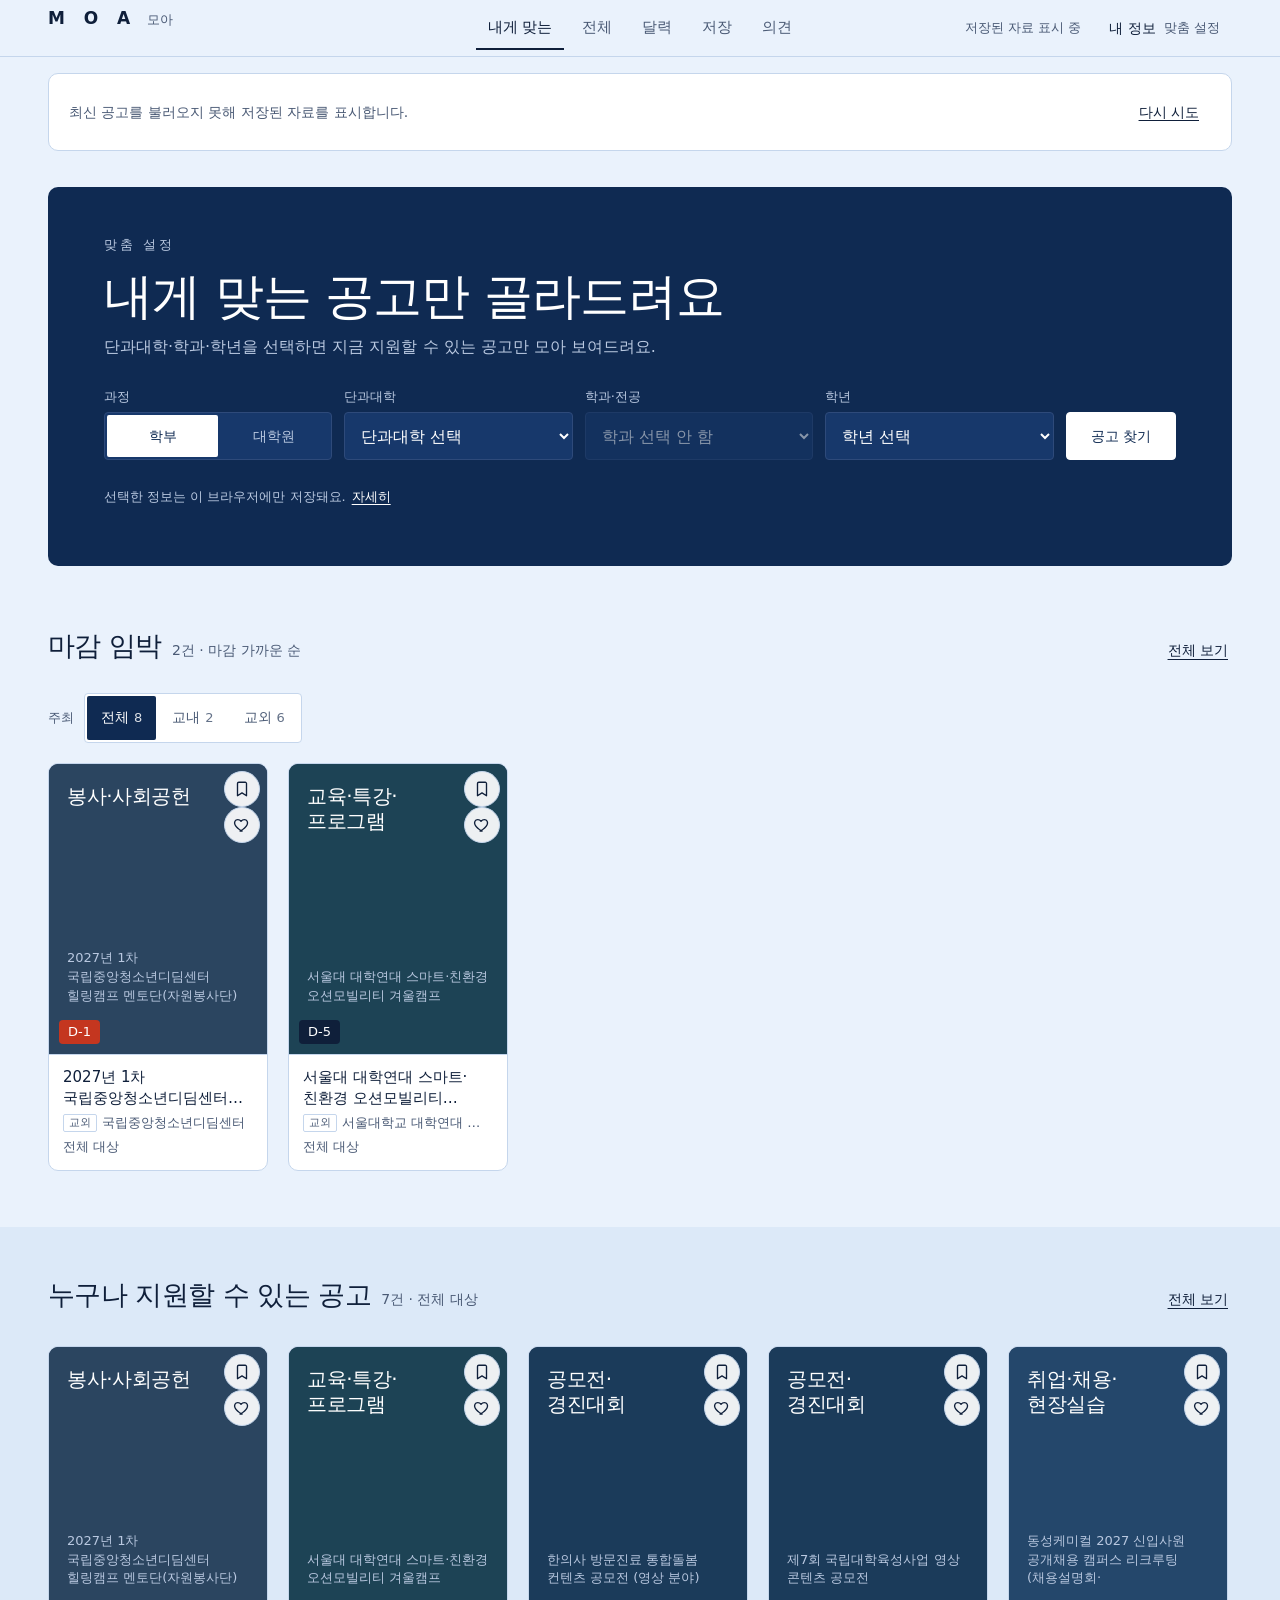
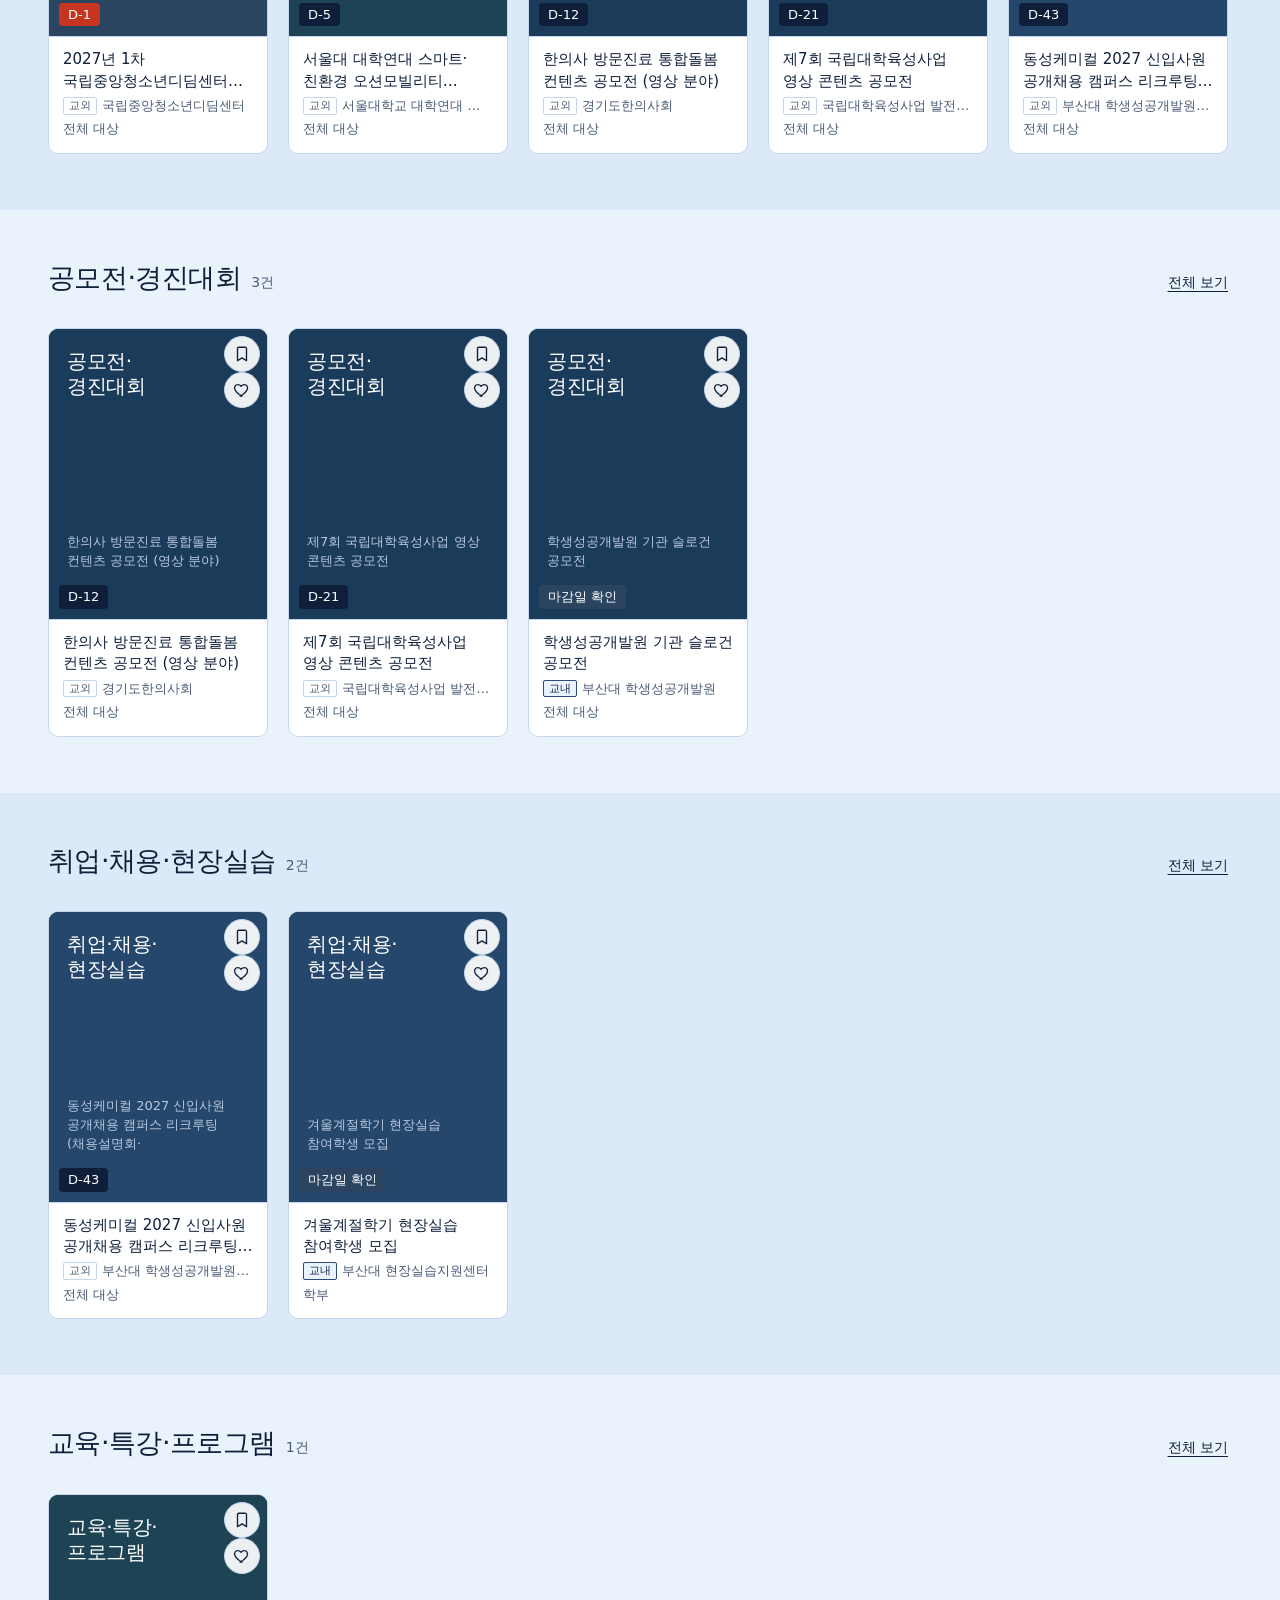
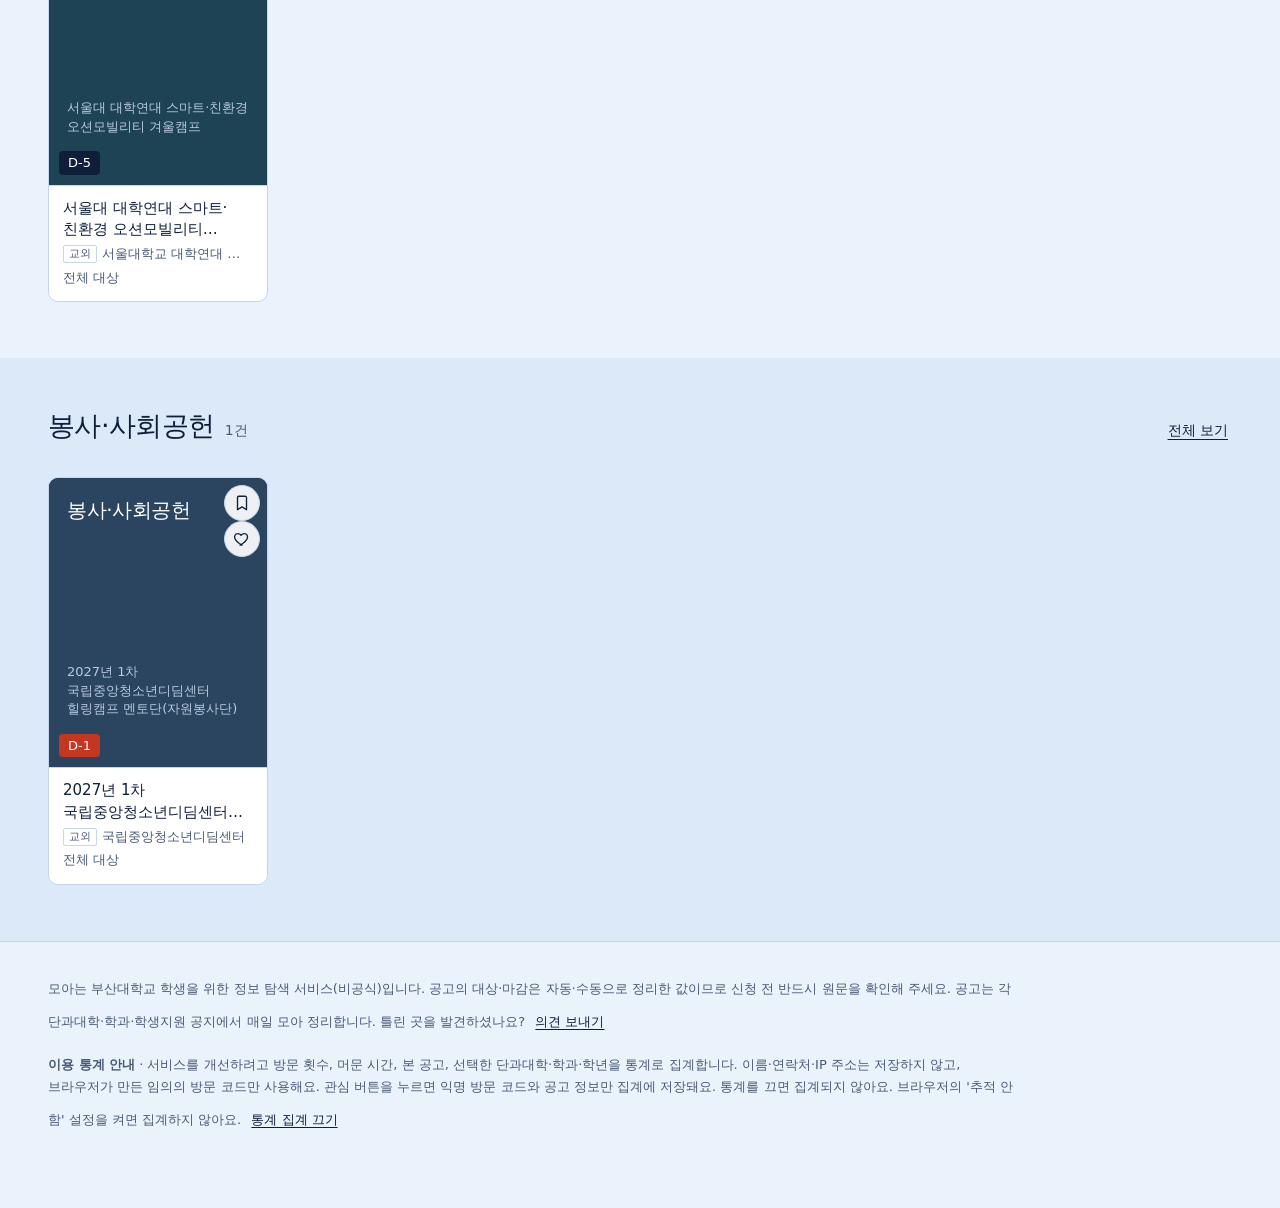
==== commit 16c1e2fd: "공고 정적 내장·관심 버튼·교내/교외 필터·새 맞춤 패널 반영, 사이트 소스와 자동 빌드 초안 추가 - 공고를 사이트 안에 내장해 평소 방문 때 서버 읽기를 없앰(6시간 넘게 묵으" ====
--- a/index.html
+++ b/index.html
@@ -5,199 +5,2734 @@
 <meta name="viewport" content="width=device-width,initial-scale=1">
 <title>모아, 부산대의 기회</title>
 <meta name="description" content="부산대학교 단과대학·학과·학생지원 공지에서 지금 신청할 수 있는 장학·공모전·취업·프로그램 공고를 소속과 학년에 맞춰 보여주는 비공식 정보 서비스입니다.">
-<meta name="theme-color" content="#102d59">
-<link rel="icon" href="data:image/svg+xml,%3Csvg xmlns='http://www.w3.org/2000/svg' viewBox='0 0 64 64'%3E%3Crect width='64' height='64' rx='14' fill='%23124eaa'/%3E%3Ctext x='32' y='45' font-size='36' font-family='sans-serif' font-weight='800' text-anchor='middle' fill='white'%3EM%3C/text%3E%3C/svg%3E">
+<meta name="theme-color" content="#EAF2FC">
+<link rel="icon" href="data:image/svg+xml,%3Csvg xmlns='http://www.w3.org/2000/svg' viewBox='0 0 64 64'%3E%3Crect width='64' height='64' rx='10' fill='%230F2A52'/%3E%3Ctext x='32' y='43' font-size='30' font-family='sans-serif' font-weight='600' text-anchor='middle' fill='%23EAF2FC'%3EM%3C/text%3E%3C/svg%3E">
 <style>
-:root{--blue:#124eaa;--blue-d:#0d3a82;--navy:#102d59;--ink:#17263b;--muted:#56677d;--bg:#f5f7fb;--line:#dce4ee;--card:#fff;--soft:#e7f0ff;--warn:#b4400a;--ok:#0b6b3a}
+#mine,#all,#calendar,#saved,#feedback{scroll-margin-top:100000px}
+/* 한글은 단어 중간에서 줄바꿈하지 않는다(긴 URL 등은 예외적으로 허용) */
+body{word-break:keep-all;overflow-wrap:break-word}
+:root{
+ --bg:#EAF2FC;
+ --panel:#DCE9F8;
+ --surface:#FFFFFF;
+ --ink:#0F1F3A;
+ --sub:#4A5A75;
+ --muted:#4A5A75;
+ --line:#C5D6EC;
+ --dark-bg:#0F2A52;
+ --dark-ink:#FFFFFF;
+ --dark-sub:#B9C8E0;
+ --dark-line:#2E4A7A;
+ --dark-field:#17386B;
+ --signal:#C4361F;
+ --tone-0:#0F2A52;
+ --tone-1:#1B3B5A;
+ --tone-2:#24476B;
+ --tone-3:#1D4355;
+ --tone-4:#2B4560;
+ --tone-5:#1A4B5C;
+ --tone-6:#2E4C6D;
+ --tone-7:#253B52;
+ --radius:10px;
+ --btn-radius:4px;
+ --max:1440px;
+ --pad:48px;
+}
 *{box-sizing:border-box}
-html{scroll-behavior:smooth}
-body{margin:0;background:var(--bg);color:var(--ink);font:16px/1.55 'Noto Sans KR','Malgun Gothic',system-ui,sans-serif}
-a{color:inherit}button,input,select{font:inherit;color:inherit}button{cursor:pointer}
-:focus-visible{outline:3px solid #508be5;outline-offset:2px}
-.wrap{max-width:1180px;margin:0 auto;padding:0 20px}
-header{background:#fff}
-.bar{display:flex;align-items:center;justify-content:space-between;height:68px}
-.brand{display:flex;align-items:center;gap:10px;font-weight:800;font-size:24px;color:var(--blue);letter-spacing:-1px;text-decoration:none}
-.brand i{display:inline-grid;place-items:center;width:34px;height:34px;border-radius:9px;background:var(--blue);color:#fff;font-style:normal;font-size:18px}
-.brand small{font-size:13px;font-weight:500;color:var(--muted);letter-spacing:0;border-left:1px solid var(--line);padding-left:10px}
-.hero{background:var(--navy);color:#fff}
-.hero .wrap{padding-top:34px;padding-bottom:30px}
-.hero h1{margin:0 0 8px;font-size:34px;line-height:1.3;letter-spacing:-1.5px}
-.hero p{margin:0;color:#d9e6fa;font-size:15px}
-.tabs{display:flex;gap:6px;margin-top:22px}
-.tab{border:0;background:#ffffff1c;color:#fff;padding:12px 20px;border-radius:10px 10px 0 0;font-weight:700;font-size:15px}
-.tab[aria-selected=true]{background:var(--bg);color:var(--ink)}
-main{padding:26px 0 70px}
-.panel{display:none}.panel.on{display:block}
-.box{background:var(--card);border:1px solid var(--line);border-radius:14px;padding:20px}
-.form{display:grid;grid-template-columns:repeat(4,minmax(0,1fr)) auto;gap:14px;align-items:end}
-.field label,.field legend{display:block;font-size:13px;font-weight:700;color:var(--muted);margin-bottom:6px;padding:0}
+html{color-scheme:light;scroll-behavior:smooth}
+body{
+ margin:0;
+ background:var(--bg);
+ color:var(--ink);
+ font:16px/1.5 "Pretendard Variable","Pretendard","Apple SD Gothic Neo","Noto Sans KR","Malgun Gothic",system-ui,sans-serif;
+ font-variant-numeric:tabular-nums;
+ -webkit-font-smoothing:antialiased;
+}
+a{color:inherit;text-decoration:none}
+button,input,select,textarea{font:inherit;color:inherit}
+a[href],button,summary,select,label:has(input),label[for]{cursor:pointer}
+button{min-height:44px;background:none;border:0;padding:0}
+button:disabled,select:disabled{cursor:not-allowed;opacity:.5}
+:focus-visible{outline:2px solid var(--ink);outline-offset:3px}
+.dark-surface :focus-visible{outline-color:#fff}
+[hidden]{display:none!important}
+.sr,.hp{position:absolute;width:1px;height:1px;overflow:hidden;clip-path:inset(50%);white-space:nowrap}
+.skip-link{position:fixed;left:16px;top:-100px;z-index:100;background:var(--ink);color:#fff;padding:10px 16px;border-radius:var(--btn-radius);font-size:14px;font-weight:500}
+.skip-link:focus{top:12px}
+
+.wrap{width:100%;max-width:var(--max);margin:0 auto;padding-inline:var(--pad)}
+
+/* Header */
+header{position:sticky;top:0;z-index:40;background:var(--bg);border-bottom:1px solid var(--line)}
+.bar{height:56px;display:grid;grid-template-columns:1fr auto 1fr;align-items:center;gap:16px}
+.brand{display:inline-flex;align-items:baseline;gap:10px;min-height:44px;align-self:center;justify-self:start}
+.brand-latin{font-size:17px;font-weight:600;letter-spacing:.38em;color:var(--ink)}
+.brand-kr{font-size:13px;font-weight:500;color:var(--sub);letter-spacing:0}
+.nav-center{justify-self:center}
+.tabs{display:flex;align-items:center;gap:6px}
+.tab{
+ display:inline-flex;
+ align-items:center;
+ gap:5px;
+ min-height:44px;
+ padding:0 12px;
+ font-size:15px;
+ font-weight:500;
+ color:var(--sub);
+ border-bottom:2px solid transparent;
+ transition:color .2s,border-color .2s;
+ white-space:nowrap;
+}
+.tab:hover{color:var(--ink)}
+.tab[aria-selected=true]{color:var(--ink);border-bottom-color:var(--ink)}
+.tab-badge{
+ display:inline-flex;
+ align-items:center;
+ justify-content:center;
+ min-width:18px;
+ height:18px;
+ padding:0 5px;
+ border-radius:9px;
+ background:var(--dark-bg);
+ color:#fff;
+ font-size:11px;
+ font-weight:600;
+ line-height:1;
+}
+.bar-right{justify-self:end;display:flex;align-items:center;gap:16px;min-width:0}
+.status{font-size:13px;color:var(--sub);white-space:nowrap;overflow:hidden;text-overflow:ellipsis;max-width:220px}
+.profile-trigger{
+ display:inline-flex;
+ align-items:center;
+ gap:8px;
+ min-height:44px;
+ padding:0 12px;
+ font-size:14px;
+ font-weight:500;
+ color:var(--ink);
+ border-radius:var(--btn-radius);
+}
+.profile-trigger:hover{background:var(--panel)}
+.profile-trigger-sub{font-size:13px;font-weight:400;color:var(--sub);max-width:180px;overflow:hidden;text-overflow:ellipsis;white-space:nowrap}
+
+/* Form Controls */
+.form{display:grid;grid-template-columns:repeat(4,minmax(0,1fr)) auto;gap:12px;align-items:end}
+.field{min-width:0}
+.field label,.field legend{display:block;font-size:13px;font-weight:500;color:var(--sub);margin-bottom:6px;padding:0}
 fieldset.field{border:0;margin:0;padding:0;min-width:0}
-.seg{display:flex;border:1px solid #cdd8e7;border-radius:8px;overflow:hidden;height:48px}
-.seg label{flex:1;margin:0;display:grid;place-items:center;font-size:15px;font-weight:600;color:var(--ink);cursor:pointer;background:#fff}
-.seg input{position:absolute;opacity:0;pointer-events:none}
-.seg input:checked+span{background:var(--blue);color:#fff}
-.seg span{display:grid;place-items:center;width:100%;height:100%}
-.seg input:focus-visible+span{outline:3px solid #508be5;outline-offset:-3px}
-select,input[type=search]{width:100%;height:48px;border:1px solid #cdd8e7;border-radius:8px;padding:0 12px;background:#fff}
-.go{height:48px;border:0;border-radius:8px;background:var(--blue);color:#fff;font-weight:700;padding:0 24px}
-.go:hover{background:var(--blue-d)}
-.hint{margin:12px 0 0;font-size:13px;color:var(--muted)}
-.summary{display:flex;flex-wrap:wrap;gap:10px;align-items:center;justify-content:space-between;margin:26px 0 12px}
-.summary h2{margin:0;font-size:21px;letter-spacing:-.5px}
-.summary p{margin:0;color:var(--muted);font-size:14px}
-.chips{display:flex;flex-wrap:wrap;gap:8px;margin:18px 0 6px}
-.chip{border:1px solid #cdd8e7;background:#fff;border-radius:999px;padding:7px 14px;font-size:14px;font-weight:600}
-.chip[aria-pressed=true]{background:var(--blue);border-color:var(--blue);color:#fff}
-.chip b{font-weight:600;opacity:.75;margin-left:4px}
-.tools{display:flex;flex-wrap:wrap;gap:10px;margin-top:14px}
-.tools .grow{flex:1;min-width:220px}.tools select{width:auto;min-width:150px}
-.status{font-size:12px;color:#254c7d;background:#eef5ff;border:1px solid #ccddf6;padding:6px 12px;border-radius:999px}
-.sec-title{margin:26px 0 12px;font-size:17px;display:flex;align-items:center;gap:8px}
-.sec-title span{font-size:13px;font-weight:600;color:var(--muted)}
-.grid{display:grid;grid-template-columns:repeat(auto-fill,minmax(240px,1fr));gap:18px}
-.card{display:flex;flex-direction:column;background:var(--card);border:1px solid var(--line);border-radius:12px;overflow:hidden;text-decoration:none}
-.card:hover{border-color:#9bb8e0}
-.poster{position:relative;aspect-ratio:3/4;background:#e8eef7;overflow:hidden}
-.poster img{position:absolute;inset:0;width:100%;height:100%;object-fit:cover;object-position:top}
-.ph{height:100%;padding:18px;display:flex;flex-direction:column;justify-content:space-between;background:#dbe6f5;color:#25466d}
-.poster:has(img) .nop{visibility:hidden}
-.ph span{font-size:12px;font-weight:800}.ph strong{font-size:21px;line-height:1.3;letter-spacing:-.5px}.ph small{font-size:12px}
-.cbody{padding:16px 16px 14px;display:flex;flex-direction:column;gap:8px;flex:1}
-.tag{align-self:flex-start;background:var(--soft);color:#174d94;border-radius:5px;padding:4px 9px;font-size:12px;font-weight:700}
-.card h3{margin:0;font-size:16px;line-height:1.45;letter-spacing:-.4px}
-.org{margin:0;font-size:13px;color:var(--muted)}
-.meta{margin-top:auto;display:flex;flex-direction:column;gap:6px;font-size:13px;color:var(--muted)}
-.dday{align-self:flex-start;font-weight:800;font-size:13px;border-radius:6px;padding:3px 9px;background:#eef2f8;color:#2a3f5e}
-.dday.soon{background:#fde8e1;color:var(--warn)}.dday.week{background:#fff1d6;color:#8a5a00}.dday.unk{background:#f1f1f1;color:#555}
-.why{font-size:12px;color:var(--ok);font-weight:600}
-.empty{background:#fff;border:1px dashed #b9c8dd;border-radius:12px;padding:34px;text-align:center;color:var(--muted)}
-.detail{display:none}.back{border:0;background:none;padding:0;min-height:44px;color:#3b557a;font-weight:600;margin-bottom:12px}
-.dl{display:grid;grid-template-columns:1fr 300px;gap:22px}
-.dmain,.dside{background:#fff;border:1px solid var(--line);border-radius:12px;padding:28px}
-.dside{height:max-content}
-.dmain h1{font-size:28px;line-height:1.4;margin:14px 0 6px;letter-spacing:-.8px}
-.dmain dt{font-weight:700;font-size:14px;margin-top:22px;color:#183d72}
-.dmain dd{margin:6px 0 0;color:#40536b;white-space:pre-wrap;line-height:1.75;overflow-wrap:anywhere}
-.zoom{display:block;max-width:440px;margin:0 auto 20px}
-.zoom .poster{border-radius:8px}.zoom .poster img{object-fit:contain;background:#f2f5f9}
-.cta{display:block;text-align:center;background:var(--blue);color:#fff;text-decoration:none;padding:14px;border-radius:8px;font-weight:700;margin:14px 0}
-.notice{font-size:13px;color:#6c7b90;line-height:1.7}
-.who{display:flex;flex-wrap:wrap;gap:6px;margin-top:6px}
-.who span{background:#eef2f8;border-radius:6px;padding:3px 9px;font-size:13px;color:#2a3f5e}
-footer{color:#8794a7;font-size:12px;padding-bottom:40px}
-.bar{gap:10px}.brand{flex:none}
-.status{min-width:0;max-width:62%;overflow:hidden;text-overflow:ellipsis;white-space:nowrap}
-.tab{min-height:44px}.chip{min-height:40px}
-.fb h2{margin:0 0 6px;font-size:22px;letter-spacing:-.6px}
-.fb .field{margin-top:18px}
+.seg{display:flex;background:var(--surface);border:1px solid var(--line);border-radius:var(--btn-radius);height:48px;padding:2px}
+.seg label{position:relative;flex:1;margin:0;display:grid;place-items:center;font-size:14px;font-weight:500;color:var(--sub)}
+.seg input,.kinds input{position:absolute;opacity:0;width:1px;height:1px}
+.seg span{display:grid;place-items:center;width:100%;height:100%;border-radius:2px}
+.seg input:checked+span{background:var(--dark-bg);color:#fff}
+.seg input:focus-visible+span,.kinds input:focus-visible+span{outline:2px solid var(--ink);outline-offset:2px}
+select,input[type=search],input[type=text],textarea{
+ width:100%;
+ min-height:44px;
+ border:1px solid var(--line);
+ border-radius:var(--btn-radius);
+ padding:8px 12px;
+ background:var(--surface);
+ color:var(--ink);
+}
+select{padding-right:28px}
+
+/* Dark Surface Form Overrides (Custom Fit Panel) */
+.dark-surface .field label,.dark-surface .field legend{color:var(--dark-sub)}
+.dark-surface .seg{background:var(--dark-field);border-color:var(--dark-line)}
+.dark-surface .seg label{color:var(--dark-sub)}
+.dark-surface .seg input:checked+span{background:#fff;color:var(--dark-bg)}
+.dark-surface .seg input:focus-visible+span{outline-color:#fff}
+.dark-surface select{
+ min-height:48px;
+ background:var(--dark-field);
+ border-color:var(--dark-line);
+ color:var(--dark-ink);
+}
+.dark-surface select option{background:var(--dark-bg);color:var(--dark-ink)}
+.dark-surface .form .go{height:48px;min-height:48px}
+
+/* Buttons (Strictly 2 styles, 40px height / 44px touch area, 4px radius) */
+.btn-fill,.go,.cta{
+ display:inline-flex;
+ align-items:center;
+ justify-content:center;
+ gap:6px;
+ min-height:44px;
+ height:40px;
+ padding:0 24px;
+ border-radius:var(--btn-radius);
+ background:var(--dark-bg);
+ color:#fff;
+ border:1px solid var(--dark-bg);
+ font-size:14px;
+ font-weight:500;
+ white-space:nowrap;
+ transition:opacity .2s;
+}
+.btn-fill:hover,.go:hover,.cta:hover{opacity:.88}
+.btn-outline,.report{
+ display:inline-flex;
+ align-items:center;
+ justify-content:center;
+ gap:6px;
+ min-height:44px;
+ height:40px;
+ padding:0 24px;
+ border-radius:var(--btn-radius);
+ background:transparent;
+ color:var(--ink);
+ border:1px solid var(--line);
+ font-size:14px;
+ font-weight:500;
+ white-space:nowrap;
+ transition:border-color .2s,background-color .2s;
+}
+.btn-outline:hover,.report:hover{border-color:var(--ink);background:var(--panel)}
+.dark-surface .btn-fill,.dark-surface .go{background:#fff;color:var(--dark-bg);border-color:#fff}
+.dark-surface .btn-outline{background:transparent;color:#fff;border-color:var(--dark-line)}
+.dark-surface .btn-outline:hover{border-color:#fff;background:var(--dark-field)}
+.dark-surface .btn-outline[aria-pressed=true]{background:#fff;color:var(--dark-bg);border-color:#fff}
+
+.privacy{font-size:13px;color:var(--dark-sub);margin-top:14px}
+.privacy summary{display:inline-flex;align-items:center;gap:6px;min-height:44px;list-style:none}
+.privacy summary::-webkit-details-marker{display:none}
+.privacy summary span{color:var(--dark-ink);text-decoration:underline;text-underline-offset:3px}
+.privacy p{margin:4px 0 0;line-height:1.6;max-width:820px;color:var(--dark-sub)}
+
+/* Loading & Status Bar */
+.load-state{
+ margin:16px auto;
+ border:1px solid var(--line);
+ border-radius:var(--radius);
+ padding:16px 20px;
+ font-size:14px;
+ color:var(--sub);
+ background:var(--surface);
+ display:flex;
+ flex-wrap:wrap;
+ align-items:center;
+ justify-content:space-between;
+ gap:12px;
+}
+.load-state p{margin:0}
+.load-state button{min-height:44px;padding:0 12px;font-weight:500;text-decoration:underline;text-underline-offset:3px;color:var(--ink)}
+.skeleton{width:100%;display:flex;gap:12px;margin-top:8px}
+.skeleton span{height:12px;width:65%;background:var(--line);border-radius:2px}
+.skeleton span:last-child{width:25%}
+
+/* Custom Fit Panel (Replaces Hero Carousel on Mine Tab) */
+.fit-sec{padding:20px 0 12px}
+.fit-panel{
+ background:var(--dark-bg);
+ color:var(--dark-ink);
+ border-radius:var(--radius);
+ padding:48px 56px;
+}
+.fit-panel:has(#fit-summary-wrap:not([hidden])){
+ background:transparent;
+ color:var(--ink);
+ border-radius:0;
+ padding:0;
+}
+.fit-label{
+ display:block;
+ font-size:13px;
+ font-weight:500;
+ letter-spacing:.22em;
+ color:var(--dark-sub);
+ margin:0 0 12px;
+}
+.fit-title{
+ margin:0 0 10px;
+ font-size:clamp(30px,3.8vw,50px);
+ font-weight:500;
+ line-height:1.2;
+ letter-spacing:-.02em;
+ color:var(--dark-ink);
+}
+.fit-sub{
+ margin:0 0 28px;
+ font-size:16px;
+ color:var(--dark-sub);
+}
+.fit-summary-grid{
+ display:grid;
+ grid-template-columns:minmax(0,2fr) minmax(0,3fr);
+ gap:20px;
+ align-items:stretch;
+}
+.fit-compact-card{
+ background:var(--dark-bg);
+ color:var(--dark-ink);
+ border-radius:var(--radius);
+ padding:20px 24px;
+ display:flex;
+ flex-direction:column;
+ justify-content:space-between;
+ min-width:0;
+}
+.fit-compact-card .fit-label{
+ font-size:11px;
+ letter-spacing:.18em;
+ margin:0 0 4px;
+}
+.fit-summary-head{
+ display:flex;
+ align-items:flex-start;
+ justify-content:space-between;
+ gap:12px;
+}
+.fit-summary-head>div{min-width:0;flex:1}
+.fit-who{
+ margin:0;
+ font-size:clamp(18px,1.7vw,22px);
+ font-weight:500;
+ line-height:1.3;
+ letter-spacing:-.02em;
+ color:var(--dark-ink);
+ display:-webkit-box;
+ -webkit-line-clamp:2;
+ -webkit-box-orient:vertical;
+ overflow:hidden;
+ overflow-wrap:anywhere;
+}
+#fit-edit{
+ padding:0 14px;
+ height:36px;
+ min-height:44px;
+ font-size:13px;
+ flex:none;
+}
+.fit-stats{
+ display:grid;
+ grid-template-columns:repeat(4,minmax(0,1fr));
+ gap:12px;
+ margin:14px 0 10px;
+ padding:12px 0;
+ border-top:1px solid var(--dark-line);
+ border-bottom:1px solid var(--dark-line);
+}
+.fit-stat{
+ min-width:0;
+ border-left:1px solid var(--dark-line);
+ padding-left:12px;
+}
+.fit-stat:first-child{border-left:0;padding-left:0}
+.fit-num{
+ display:block;
+ font-size:26px;
+ font-weight:400;
+ line-height:1.1;
+ letter-spacing:-.02em;
+ color:var(--dark-ink);
+ margin-bottom:4px;
+}
+.fit-num small{
+ font-size:13px;
+ font-weight:400;
+ letter-spacing:0;
+ margin-left:2px;
+ color:var(--dark-sub);
+}
+.fit-stat-label{
+ display:block;
+ font-size:12px;
+ font-weight:500;
+ color:var(--dark-sub);
+ line-height:1.25;
+ white-space:nowrap;
+ overflow:hidden;
+ text-overflow:ellipsis;
+}
+.fit-links{
+ display:flex;
+ flex-wrap:wrap;
+ align-items:center;
+ gap:2px 14px;
+}
+.fit-link{
+ display:inline-flex;
+ align-items:center;
+ min-height:44px;
+ font-size:13px;
+ font-weight:500;
+ color:var(--dark-sub);
+ text-decoration:underline;
+ text-underline-offset:4px;
+ white-space:nowrap;
+}
+.fit-link:hover{color:var(--dark-ink)}
+
+/* TOP3 Contest Card */
+.fit-top3-card{
+ background:var(--surface);
+ color:var(--ink);
+ border:1px solid var(--line);
+ border-radius:var(--radius);
+ padding:18px 22px;
+ display:flex;
+ flex-direction:column;
+ min-width:0;
+}
+.fit-top3-card :focus-visible{outline-color:var(--ink)}
+.top3-head{
+ display:flex;
+ align-items:baseline;
+ justify-content:space-between;
+ gap:10px;
+ margin-bottom:10px;
+}
+.top3-title{
+ margin:0;
+ font-size:16px;
+ font-weight:600;
+ letter-spacing:-.01em;
+ color:var(--ink);
+}
+.top3-sub{
+ font-size:12px;
+ font-weight:400;
+ color:var(--sub);
+}
+#fit-top3-body{
+ flex:1;
+ display:flex;
+ flex-direction:column;
+ min-height:0;
+}
+.top3-list{
+ list-style:none;
+ margin:0;
+ padding:0;
+ display:grid;
+ grid-template-columns:repeat(3,minmax(0,1fr));
+ gap:10px;
+ flex:1;
+ align-items:stretch;
+}
+.top3-li{min-width:0;display:flex;align-items:stretch}
+.top3-item{
+ width:100%;
+ height:100%;
+ min-height:44px;
+ display:flex;
+ align-items:stretch;
+ gap:10px;
+ padding:12px;
+ border:1px solid var(--line);
+ border-radius:var(--btn-radius);
+ background:var(--bg);
+ color:var(--ink);
+ text-align:left;
+ transition:border-color .15s,background-color .15s;
+}
+.top3-item:hover{border-color:var(--ink);background:var(--panel)}
+.top3-item:hover .top3-item-title{text-decoration:underline;text-underline-offset:3px}
+.top3-rank{
+ flex:0 0 20px;
+ width:20px;
+ height:20px;
+ border-radius:var(--btn-radius);
+ background:var(--dark-bg);
+ color:#fff;
+ font-size:12px;
+ font-weight:600;
+ display:grid;
+ place-items:center;
+ line-height:1;
+ margin-top:2px;
+}
+.top3-thumb{
+ flex:0 0 68px;
+ width:68px;
+ height:90px;
+ align-self:flex-start;
+ border-radius:var(--btn-radius);
+ overflow:hidden;
+ position:relative;
+ background:var(--tone-1);
+ border:1px solid var(--line);
+ display:grid;
+ place-items:center;
+ color:#fff;
+ font-size:11px;
+ font-weight:500;
+}
+.top3-thumb img{
+ position:absolute;
+ inset:0;
+ width:100%;
+ height:100%;
+ object-fit:cover;
+ object-position:top;
+ display:block;
+}
+.top3-thumb-ph{
+ font-size:11px;
+ font-weight:500;
+ color:var(--dark-sub);
+ line-height:1.1;
+ text-align:center;
+ padding:2px;
+}
+.top3-body{
+ flex:1;
+ min-width:0;
+ align-self:stretch;
+ display:flex;
+ flex-direction:column;
+ justify-content:space-between;
+ gap:6px;
+ min-height:90px;
+}
+.top3-item-title{
+ margin:0;
+ font-size:13px;
+ font-weight:500;
+ line-height:1.38;
+ color:var(--ink);
+ display:-webkit-box;
+ -webkit-line-clamp:3;
+ -webkit-box-orient:vertical;
+ overflow:hidden;
+ overflow-wrap:anywhere;
+}
+.top3-meta{
+ display:flex;
+ align-items:center;
+ gap:6px;
+ min-width:0;
+ margin-top:auto;
+}
+.top3-meta .dday{
+ font-size:11px;
+ padding:2px 6px;
+ flex:none;
+}
+.top3-org{
+ font-size:12px;
+ color:var(--sub);
+ white-space:nowrap;
+ overflow:hidden;
+ text-overflow:ellipsis;
+ min-width:0;
+ flex:1;
+}
+.top3-empty{
+ margin:auto 0;
+ padding:16px 12px;
+ font-size:14px;
+ color:var(--sub);
+ text-align:center;
+}
+
+/* Shared Detail Hero Typographic Elements */
+.hero-cat{
+ display:block;
+ font-size:13px;
+ font-weight:500;
+ letter-spacing:.22em;
+ text-transform:uppercase;
+ color:var(--dark-sub);
+ margin-bottom:12px;
+}
+.hero-dday{
+ font-size:clamp(72px,9vw,136px);
+ font-weight:300;
+ line-height:.95;
+ letter-spacing:-.04em;
+ margin:0 0 20px;
+ color:var(--dark-ink);
+}
+.hero-poster-wrap{
+ width:100%;
+ max-width:340px;
+ justify-self:end;
+}
+.hero-poster-wrap .poster{
+ border:1px solid var(--dark-line);
+}
+
+/* Panels & Section Rails */
+.panel{display:none}
+.panel.on{display:block}
+.rail-band{
+ padding:48px 0;
+ background:var(--bg);
+}
+.rail-band.alt{background:var(--panel)}
+.sec-head{
+ display:flex;
+ align-items:baseline;
+ justify-content:space-between;
+ gap:16px;
+ margin-bottom:20px;
+}
+.sec-title{
+ margin:0;
+ font-size:27px;
+ font-weight:500;
+ letter-spacing:-.02em;
+ color:var(--ink);
+ display:flex;
+ align-items:baseline;
+ flex-wrap:wrap;
+ gap:10px;
+}
+.sec-title span{font-size:14px;font-weight:400;color:var(--sub);letter-spacing:0}
+.sec-note{
+ margin:-12px 0 18px;
+ font-size:13px;
+ color:var(--sub);
+}
+.sec-more{
+ font-size:14px;
+ font-weight:500;
+ color:var(--ink);
+ min-height:44px;
+ display:inline-flex;
+ align-items:center;
+ padding:0 4px;
+ white-space:nowrap;
+ text-decoration:underline;
+ text-underline-offset:4px;
+}
+.sec-more:hover{color:var(--sub)}
+
+.rail{
+ display:flex;
+ gap:20px;
+ overflow-x:auto;
+ scroll-snap-type:x mandatory;
+ scrollbar-width:none;
+ padding:4px 0 8px;
+ margin:0;
+ list-style:none;
+}
+.rail::-webkit-scrollbar{display:none}
+.rail-item{
+ flex:0 0 220px;
+ width:220px;
+ scroll-snap-align:start;
+ min-width:0;
+}
+
+/* Poster & Card (3:4 Strict Aspect Ratio, White Card Surface) */
+.card-item{position:relative;min-width:0}
+.card{
+ display:flex;
+ flex-direction:column;
+ background:var(--surface);
+ border:1px solid var(--line);
+ border-radius:var(--radius);
+ overflow:hidden;
+ color:var(--ink);
+ text-decoration:none;
+ min-width:0;
+ height:100%;
+}
+.card.ended{
+ background:var(--panel);
+ color:var(--sub);
+}
+.card.ended .poster img,.card.ended .ph{
+ filter:grayscale(1);
+ opacity:.72;
+}
+.card.ended h3{color:var(--sub)}
+.poster{
+ position:relative;
+ width:100%;
+ aspect-ratio:3/4;
+ overflow:hidden;
+ background:var(--tone-0);
+ border-bottom:1px solid var(--line);
+}
+.zoom .poster,.hero-poster-wrap .poster{
+ border-radius:var(--radius);
+ border:1px solid var(--line);
+}
+.hero-poster-wrap .poster{border-color:var(--dark-line)}
+.poster img{
+ position:absolute;
+ inset:0;
+ width:100%;
+ height:100%;
+ object-fit:cover;
+ object-position:top;
+ transition:transform .2s ease;
+}
+.card:hover .poster img,.card:focus-visible .poster img,.zoom:hover .poster img{
+ transform:scale(1.02);
+}
+/* Typographic 3:4 Solid Tiles for Notices Without Posters (Low-saturation Dark Blue Palette) */
+.ph{
+ position:absolute;
+ inset:0;
+ padding:20px 18px;
+ display:flex;
+ flex-direction:column;
+ justify-content:space-between;
+ color:#fff;
+ background:var(--tone-0);
+}
+.ph[data-tone="0"]{background:var(--tone-0)}
+.ph[data-tone="1"]{background:var(--tone-1)}
+.ph[data-tone="2"]{background:var(--tone-2)}
+.ph[data-tone="3"]{background:var(--tone-3)}
+.ph[data-tone="4"]{background:var(--tone-4)}
+.ph[data-tone="5"]{background:var(--tone-5)}
+.ph[data-tone="6"]{background:var(--tone-6)}
+.ph[data-tone="7"]{background:var(--tone-7)}
+.ph-cat{
+ font-size:20px;
+ font-weight:500;
+ letter-spacing:-.02em;
+ line-height:1.25;
+ color:#fff;
+ padding-right:40px;
+}
+.ph-snippet{
+ font-size:13px;
+ font-weight:400;
+ line-height:1.45;
+ color:var(--dark-sub);
+ display:-webkit-box;
+ -webkit-line-clamp:3;
+ -webkit-box-orient:vertical;
+ overflow:hidden;
+ overflow-wrap:anywhere;
+ margin-bottom:28px;
+}
+
+/* Bookmark & Interest Buttons on Poster Top-Right (36px visual circle, >=44px hit target, 36px vertical spacing) */
+.bm-btn,.int-btn{
+ position:absolute;
+ top:4px;
+ right:4px;
+ z-index:3;
+ width:44px;
+ height:44px;
+ min-height:44px;
+ display:inline-grid;
+ place-items:center;
+ background:transparent;
+ border:0;
+ padding:0;
+ color:var(--ink);
+}
+.int-btn{
+ top:40px;
+}
+.bm-circle,.int-circle{
+ width:36px;
+ height:36px;
+ border-radius:50%;
+ background:rgba(255,255,255,.92);
+ border:1px solid var(--line);
+ display:grid;
+ place-items:center;
+ transition:transform .15s ease,background-color .15s ease,border-color .15s ease;
+}
+.bm-btn:hover:not(:disabled) .bm-circle,.int-btn:hover:not(:disabled) .int-circle{border-color:var(--ink);background:#fff}
+.bm-btn.pop .bm-circle,.int-btn.pop .int-circle{transform:scale(1.14)}
+.bm-icon,.int-icon{width:18px;height:18px;display:block;stroke:currentColor;stroke-width:1.8;fill:none}
+.bm-btn[aria-pressed=true] .bm-icon,.bm-toggle[aria-pressed=true] .bm-icon{fill:currentColor}
+.int-btn[aria-pressed=true] .int-icon,.int-toggle[aria-pressed=true] .int-icon{fill:var(--signal);stroke:var(--signal)}
+
+/* Popular TOP5 Rank Badge & Meta */
+.rank-badge{
+ position:absolute;
+ top:8px;
+ left:8px;
+ z-index:3;
+ width:28px;
+ height:28px;
+ border-radius:var(--btn-radius);
+ background:var(--ink);
+ color:#fff;
+ font-size:13px;
+ font-weight:600;
+ display:grid;
+ place-items:center;
+ line-height:1;
+}
+.poster:has(.rank-badge) .ph-cat{
+ padding-left:32px;
+}
+.pop-meta{
+ margin:0;
+ font-size:12px;
+ font-weight:500;
+ color:var(--sub);
+}
+
+/* D-day Chip overlaid on bottom-left of poster */
+.dday{
+ display:inline-flex;
+ align-items:center;
+ font-size:13px;
+ font-weight:500;
+ padding:4px 9px;
+ border-radius:var(--btn-radius);
+ background:var(--ink);
+ color:#fff;
+ line-height:1.2;
+ white-space:nowrap;
+}
+.poster .dday{
+ position:absolute;
+ left:10px;
+ bottom:10px;
+ z-index:2;
+}
+.dday.soon{background:var(--signal);color:#fff}
+.dday.unk{background:var(--tone-4);color:#fff}
+.dday.ended{background:var(--sub);color:#fff}
+
+.cbody{min-width:0;display:flex;flex-direction:column;gap:4px;padding:12px 14px 14px;flex:1}
+.card h3{
+ margin:0;
+ font-size:15px;
+ font-weight:500;
+ line-height:1.42;
+ color:var(--ink);
+ display:-webkit-box;
+ -webkit-line-clamp:2;
+ -webkit-box-orient:vertical;
+ overflow:hidden;
+ overflow-wrap:anywhere;
+}
+.card:hover h3{text-decoration:underline;text-underline-offset:3px}
+.org{
+ margin:0;
+ font-size:13px;
+ color:var(--sub);
+ white-space:nowrap;
+ overflow:hidden;
+ text-overflow:ellipsis;
+}
+.targets{
+ font-size:13px;
+ color:var(--sub);
+ white-space:nowrap;
+ overflow:hidden;
+ text-overflow:ellipsis;
+}
+.card-foot{
+ display:flex;
+ align-items:center;
+ justify-content:space-between;
+ gap:8px;
+ margin-top:auto;
+ padding-top:6px;
+}
+.card-ext{
+ font-size:13px;
+ font-weight:500;
+ color:var(--ink);
+ text-decoration:underline;
+ text-underline-offset:3px;
+}
+
+/* Origin Badge & Origin Filter Segment */
+.origin-tag{
+ display:inline-block;
+ font-size:11px;
+ font-weight:500;
+ line-height:1.25;
+ padding:1px 5px;
+ margin-right:5px;
+ border-radius:2px;
+ border:1px solid var(--line);
+ color:var(--sub);
+ background:var(--surface);
+ vertical-align:1px;
+}
+.origin-tag.in{
+ border-color:var(--dark-line);
+ color:var(--dark-bg);
+ background:var(--bg);
+}
+.origin-tag.out{
+ border-color:var(--line);
+ color:var(--sub);
+ background:var(--surface);
+}
+.origin-bar{
+ display:flex;
+ flex-wrap:wrap;
+ align-items:center;
+ gap:10px;
+ margin-bottom:16px;
+}
+.origin-bar-label{
+ font-size:13px;
+ font-weight:500;
+ color:var(--sub);
+}
+.origin-seg{
+ display:inline-flex;
+ flex-wrap:wrap;
+ background:var(--surface);
+ border:1px solid var(--line);
+ border-radius:var(--btn-radius);
+ padding:2px;
+ gap:2px;
+}
+.origin-btn{
+ display:inline-flex;
+ align-items:center;
+ justify-content:center;
+ gap:5px;
+ min-height:44px;
+ height:44px;
+ padding:0 14px;
+ border-radius:2px;
+ font-size:14px;
+ font-weight:500;
+ color:var(--sub);
+ white-space:nowrap;
+}
+.origin-btn:hover{color:var(--ink)}
+.origin-btn b{
+ font-weight:400;
+ font-size:13px;
+ color:inherit;
+ opacity:.85;
+}
+.origin-btn[aria-pressed=true]{
+ background:var(--dark-bg);
+ color:#fff;
+}
+.origin-dd,.detail-origin-line{
+ display:flex;
+ flex-wrap:wrap;
+ align-items:center;
+ gap:6px 10px;
+}
+.origin-note,.detail-origin-note{
+ margin:4px 0 0;
+ font-size:13px;
+ color:var(--sub);
+}
+
+/* Section entry motion */
+.reveal{opacity:1;transform:translateY(0);transition:opacity .35s ease,transform .35s ease}
+.reveal.pending{opacity:0;transform:translateY(6px)}
+
+/* All & Saved Tabs */
+.all-wrap,.saved-wrap,.cal-wrap{padding-top:32px;padding-bottom:64px}
+.page-head{
+ display:flex;
+ flex-wrap:wrap;
+ align-items:flex-end;
+ justify-content:space-between;
+ gap:16px;
+ margin-bottom:24px;
+}
+.page-head h2{
+ margin:0;
+ font-size:28px;
+ font-weight:500;
+ letter-spacing:-.02em;
+ color:var(--ink);
+}
+.page-head p{
+ margin:6px 0 0;
+ font-size:14px;
+ color:var(--sub);
+}
+.tools{
+ display:flex;
+ align-items:end;
+ gap:16px;
+ padding-bottom:20px;
+}
+.tools .grow{flex:1;min-width:0}
+.tools label{display:block;font-size:13px;font-weight:500;color:var(--sub);margin-bottom:6px}
+.tools input[type=search]{
+ background:var(--surface);
+ border:1px solid var(--line);
+ border-radius:var(--btn-radius);
+}
+.tools input[type=search]:focus{border-color:var(--ink)}
+.tools select{width:168px;background:var(--surface);border:1px solid var(--line)}
+.chips{
+ display:flex;
+ flex-wrap:nowrap;
+ gap:20px;
+ overflow-x:auto;
+ border-bottom:1px solid var(--line);
+ scrollbar-width:none;
+ margin-bottom:24px;
+}
+.chips::-webkit-scrollbar{display:none}
+.chip{
+ flex:none;
+ min-height:44px;
+ padding:8px 2px 12px;
+ border:0;
+ border-bottom:2px solid transparent;
+ background:none;
+ font-size:15px;
+ font-weight:500;
+ color:var(--sub);
+ white-space:nowrap;
+}
+.chip:hover{color:var(--ink)}
+.chip[aria-pressed=true]{color:var(--ink);border-bottom-color:var(--ink)}
+.chip b{font-weight:400;font-size:13px;color:var(--sub);margin-left:5px}
+.summary{
+ display:flex;
+ flex-wrap:wrap;
+ align-items:baseline;
+ justify-content:space-between;
+ gap:8px;
+ margin-bottom:24px;
+}
+.summary h2{margin:0;font-size:20px;font-weight:500}
+.summary p{margin:0;font-size:13px;color:var(--sub)}
+
+.grid{
+ display:grid;
+ grid-template-columns:repeat(5,minmax(0,1fr));
+ gap:32px 20px;
+ margin:0;
+ padding:0;
+ list-style:none;
+}
+.empty{
+ grid-column:1/-1;
+ background:var(--surface);
+ border:1px solid var(--line);
+ border-radius:var(--radius);
+ padding:36px 24px;
+ text-align:center;
+ color:var(--sub);
+ font-size:15px;
+}
+.empty p{margin:0 0 16px}
+
+/* Calendar Tab (#calendar) */
+.cal-top{
+ display:flex;
+ flex-wrap:wrap;
+ align-items:center;
+ justify-content:space-between;
+ gap:16px;
+ margin-bottom:20px;
+}
+.cal-seg{
+ display:inline-flex;
+ background:var(--surface);
+ border:1px solid var(--line);
+ border-radius:var(--btn-radius);
+ padding:2px;
+ height:44px;
+}
+.cal-seg button{
+ min-height:38px;
+ height:38px;
+ padding:0 16px;
+ border-radius:2px;
+ font-size:14px;
+ font-weight:500;
+ color:var(--sub);
+}
+.cal-seg button[aria-pressed=true]{
+ background:var(--dark-bg);
+ color:#fff;
+}
+.cal-bar{
+ display:flex;
+ align-items:center;
+ justify-content:space-between;
+ gap:12px;
+ background:var(--surface);
+ border:1px solid var(--line);
+ border-bottom:0;
+ border-radius:var(--radius) var(--radius) 0 0;
+ padding:12px 16px;
+}
+.cal-nav{display:flex;align-items:center;gap:8px}
+.cal-nav-btn{
+ min-width:44px;
+ min-height:44px;
+ display:inline-grid;
+ place-items:center;
+ border:1px solid var(--line);
+ border-radius:var(--btn-radius);
+ font-size:18px;
+ color:var(--ink);
+ background:var(--surface);
+}
+.cal-nav-btn:hover:not(:disabled){border-color:var(--ink);background:var(--panel)}
+.cal-month-label{
+ margin:0 8px;
+ font-size:20px;
+ font-weight:500;
+ color:var(--ink);
+ min-width:120px;
+ text-align:center;
+}
+.cal-today-btn{
+ min-height:44px;
+ height:40px;
+ padding:0 14px;
+ border:1px solid var(--line);
+ border-radius:var(--btn-radius);
+ font-size:14px;
+ font-weight:500;
+ color:var(--ink);
+ background:var(--surface);
+}
+.cal-today-btn:hover{border-color:var(--ink);background:var(--panel)}
+.cal-board{
+ background:var(--surface);
+ border:1px solid var(--line);
+ border-radius:0 0 var(--radius) var(--radius);
+ overflow:hidden;
+}
+.cal-dow{
+ display:grid;
+ grid-template-columns:repeat(7,minmax(0,1fr));
+ background:var(--panel);
+ border-bottom:1px solid var(--line);
+}
+.cal-dow span{
+ padding:10px 4px;
+ text-align:center;
+ font-size:13px;
+ font-weight:500;
+ color:var(--sub);
+}
+.cal-cells{
+ display:grid;
+ grid-template-columns:repeat(7,minmax(0,1fr));
+ gap:1px;
+ background:var(--line);
+}
+.cal-cell{
+ min-height:76px;
+ padding:8px 6px;
+ background:var(--surface);
+ display:flex;
+ flex-direction:column;
+ align-items:center;
+ justify-content:space-between;
+ color:var(--ink);
+ position:relative;
+}
+.cal-cell:hover:not(:disabled){background:var(--bg)}
+.cal-cell.out{color:var(--sub);opacity:.55;background:var(--bg)}
+.cal-num{
+ width:28px;
+ height:28px;
+ display:grid;
+ place-items:center;
+ border-radius:50%;
+ font-size:14px;
+ font-weight:500;
+}
+.cal-cell.today .cal-num{
+ border:2px solid var(--dark-bg);
+ font-weight:600;
+}
+.cal-cell[aria-selected=true]{
+ background:var(--dark-bg);
+ color:#fff;
+ opacity:1;
+}
+.cal-cell[aria-selected=true]:hover{background:var(--dark-bg)}
+.cal-cell[aria-selected=true] .cal-num{
+ color:#fff;
+ border-color:#fff;
+}
+.cal-dots{
+ display:flex;
+ align-items:center;
+ justify-content:center;
+ gap:4px;
+ min-height:14px;
+ flex-wrap:nowrap;
+}
+.cal-dot{
+ width:7px;
+ height:7px;
+ border-radius:50%;
+ border:1.5px solid var(--dark-bg);
+ background:transparent;
+ flex:none;
+}
+.cal-dot.saved{
+ background:var(--dark-bg);
+ border-color:var(--dark-bg);
+}
+.cal-dot.soon{
+ border-color:var(--signal);
+}
+.cal-dot.saved.soon{
+ background:var(--signal);
+ border-color:var(--signal);
+}
+.cal-cell[aria-selected=true] .cal-dot{
+ border-color:#fff;
+}
+.cal-cell[aria-selected=true] .cal-dot.saved{
+ background:#fff;
+ border-color:#fff;
+}
+.cal-cell[aria-selected=true] .cal-dot.soon{
+ border-color:#fff;
+ background:var(--signal);
+}
+.cal-more{
+ font-size:11px;
+ font-weight:500;
+ color:var(--sub);
+ line-height:1;
+}
+.cal-cell[aria-selected=true] .cal-more{color:var(--dark-sub)}
+.cal-unconfirmed{
+ margin:12px 0 0;
+ font-size:13px;
+ color:var(--sub);
+}
+.cal-sec{
+ margin-top:32px;
+}
+.cal-sec-head{
+ display:flex;
+ align-items:baseline;
+ justify-content:space-between;
+ gap:12px;
+ margin-bottom:14px;
+}
+.cal-sec-head h3{
+ margin:0;
+ font-size:20px;
+ font-weight:500;
+ color:var(--ink);
+}
+.cal-sec-head span{
+ font-size:13px;
+ color:var(--sub);
+}
+.cal-list{
+ list-style:none;
+ margin:0;
+ padding:0;
+ display:flex;
+ flex-direction:column;
+ gap:10px;
+}
+.cal-row{
+ position:relative;
+ display:flex;
+ align-items:center;
+ gap:14px;
+ background:var(--surface);
+ border:1px solid var(--line);
+ border-radius:var(--radius);
+ padding:12px 14px;
+}
+.cal-row.ended{
+ background:var(--panel);
+ color:var(--sub);
+}
+.cal-row-link{
+ display:flex;
+ align-items:center;
+ gap:14px;
+ flex:1;
+ min-width:0;
+ color:inherit;
+}
+.cal-row-link:hover .cal-row-title{
+ text-decoration:underline;
+ text-underline-offset:3px;
+}
+.cal-thumb{
+ width:56px;
+ height:75px;
+ flex:0 0 56px;
+ border-radius:4px;
+ overflow:hidden;
+ position:relative;
+ background:var(--tone-0);
+ border:1px solid var(--line);
+}
+.cal-thumb img{
+ width:100%;
+ height:100%;
+ object-fit:cover;
+ object-position:top;
+ display:block;
+}
+.cal-thumb .ph{
+ padding:6px;
+ justify-content:center;
+ align-items:center;
+ text-align:center;
+}
+.cal-thumb .ph-cat{
+ font-size:11px;
+ padding-right:0;
+ line-height:1.2;
+}
+.cal-row-body{
+ flex:1;
+ min-width:0;
+ display:flex;
+ flex-direction:column;
+ gap:4px;
+}
+.cal-row-top{
+ display:flex;
+ align-items:center;
+ gap:8px;
+ flex-wrap:wrap;
+}
+.cal-row-title{
+ margin:0;
+ font-size:15px;
+ font-weight:500;
+ line-height:1.4;
+ color:var(--ink);
+ display:-webkit-box;
+ -webkit-line-clamp:2;
+ -webkit-box-orient:vertical;
+ overflow:hidden;
+ overflow-wrap:anywhere;
+}
+.cal-row.ended .cal-row-title{color:var(--sub)}
+.cal-row-org{
+ margin:0;
+ font-size:13px;
+ color:var(--sub);
+ white-space:nowrap;
+ overflow:hidden;
+ text-overflow:ellipsis;
+}
+.cal-row-bm{
+ position:static;
+ flex:none;
+}
+
+/* Detail View */
+.detail{display:none;padding:24px 0 80px}
+.back{
+ display:inline-flex;
+ align-items:center;
+ min-height:44px;
+ padding:0 8px 0 0;
+ font-size:14px;
+ font-weight:500;
+ color:var(--ink);
+ margin-bottom:16px;
+}
+.back:hover{text-decoration:underline;text-underline-offset:4px}
+.detail-hero{
+ background:var(--dark-bg);
+ color:var(--dark-ink);
+ border-radius:var(--radius);
+ padding:48px 56px;
+ display:grid;
+ grid-template-columns:minmax(0,1.2fr) minmax(240px,340px);
+ gap:48px;
+ align-items:center;
+}
+.detail-hero h2{
+ margin:12px 0 14px;
+ font-size:clamp(24px,3vw,38px);
+ font-weight:500;
+ line-height:1.3;
+ letter-spacing:-.02em;
+ color:var(--dark-ink);
+ overflow-wrap:anywhere;
+}
+.detail-hero .org{font-size:16px;color:var(--dark-sub);white-space:normal;margin-bottom:24px}
+.detail-hero-actions{display:flex;flex-wrap:wrap;gap:12px;margin-top:8px}
+.detail-int-note{margin:10px 0 0;font-size:13px;color:var(--dark-sub);line-height:1.5}
+.detail-gallery-sec{margin-top:32px}
+.detail-gallery-sec h3{font-size:18px;font-weight:500;margin:0 0 14px}
+.detail-posters{
+ display:flex;
+ gap:16px;
+ overflow-x:auto;
+ scroll-snap-type:x mandatory;
+ padding-bottom:8px;
+}
+.zoom{
+ flex:0 0 260px;
+ max-width:260px;
+ scroll-snap-align:start;
+ display:block;
+}
+.detail-body{
+ margin-top:40px;
+ display:grid;
+ grid-template-columns:minmax(0,1fr) 320px;
+ gap:40px;
+ align-items:start;
+}
+.info-grid{
+ display:grid;
+ grid-template-columns:repeat(2,minmax(0,1fr));
+ gap:1px;
+ background:var(--line);
+ border:1px solid var(--line);
+ border-radius:var(--radius);
+ overflow:hidden;
+ margin:0;
+}
+.info-cell{
+ background:var(--surface);
+ padding:24px;
+ min-width:0;
+}
+.info-cell.wide{grid-column:1/-1}
+.info-cell dt{
+ font-size:13px;
+ font-weight:500;
+ color:var(--sub);
+ margin:0 0 8px;
+}
+.info-cell dd{
+ margin:0;
+ font-size:15px;
+ color:var(--ink);
+ white-space:pre-wrap;
+ line-height:1.65;
+ overflow-wrap:anywhere;
+}
+.who{display:flex;flex-wrap:wrap;gap:6px}
+.who span{
+ background:var(--panel);
+ padding:4px 10px;
+ border-radius:var(--btn-radius);
+ font-size:13px;
+ color:var(--ink);
+}
+.dside{
+ background:var(--surface);
+ border:1px solid var(--line);
+ border-radius:var(--radius);
+ padding:28px;
+}
+.dside h3{margin:0 0 8px;font-size:17px;font-weight:500}
+.dside-bar{
+ display:flex;
+ gap:8px;
+ margin:16px 0 10px;
+}
+.dside-bar .cta{flex:1;margin:0}
+.dside-bm,.dside-int{
+ flex:0 0 auto;
+ padding:0 14px;
+ background:var(--surface);
+}
+.dside-bm[aria-pressed=true],.dside-int[aria-pressed=true]{
+ background:var(--panel);
+ border-color:var(--ink);
+}
+.dside .report{width:100%;margin-bottom:12px;background:var(--surface)}
+.notice,.hint{font-size:13px;color:var(--sub);line-height:1.65;margin:8px 0 0}
+
+/* Mock Mode Badge */
+.mock-badge{
+ position:fixed;
+ right:12px;
+ bottom:12px;
+ z-index:60;
+ background:var(--dark-bg);
+ color:#fff;
+ border:1px solid var(--dark-line);
+ border-radius:var(--btn-radius);
+ padding:6px 10px;
+ font-size:12px;
+ font-weight:500;
+ line-height:1.2;
+}
+
+/* Feedback Panel */
+.fb-wrap{padding:40px 0 64px}
+.fb{
+ max-width:760px;
+ margin:0 auto;
+ background:var(--panel);
+ border:1px solid var(--line);
+ border-radius:var(--radius);
+ padding:40px 48px;
+}
+.fb h2{margin:0 0 8px;font-size:28px;font-weight:500;letter-spacing:-.02em}
+.fb .field{margin-top:24px}
 .kinds{display:flex;flex-wrap:wrap;gap:8px}
 .kinds label{margin:0;position:relative}
-.kinds input{position:absolute;opacity:0;pointer-events:none}
-.kinds span{display:inline-flex;align-items:center;min-height:44px;padding:0 16px;border:1px solid #cdd8e7;border-radius:999px;background:#fff;font-size:15px;font-weight:600;color:var(--ink);cursor:pointer}
-.kinds input:checked+span{background:var(--blue);border-color:var(--blue);color:#fff}
-.kinds input:focus-visible+span{outline:3px solid #508be5;outline-offset:2px}
-textarea,input[type=text]{font:inherit;color:inherit;width:100%;border:1px solid #cdd8e7;border-radius:8px;padding:12px;background:#fff;line-height:1.6}
-textarea{min-height:150px;resize:vertical}
-input[type=text]{height:48px;padding:0 12px}
-.field label small,#fb-count{font-weight:500;color:#7a889c;margin-left:6px}
-.rel{display:flex;align-items:center;gap:10px;background:var(--soft);border-radius:8px;padding:8px 8px 8px 12px;font-size:14px;color:#174d94}
+.kinds span{
+ display:inline-flex;
+ align-items:center;
+ min-height:44px;
+ height:40px;
+ padding:0 16px;
+ border:1px solid var(--line);
+ border-radius:var(--btn-radius);
+ background:var(--surface);
+ font-size:14px;
+ font-weight:500;
+ color:var(--sub);
+}
+.kinds input:checked+span{background:var(--dark-bg);border-color:var(--dark-bg);color:#fff}
+.kinds label:hover span{border-color:var(--ink)}
+textarea{min-height:160px;resize:vertical}
+#fb-count{font-weight:400;color:var(--sub);margin-left:8px}
+.rel{
+ display:flex;
+ align-items:center;
+ gap:10px;
+ background:var(--surface);
+ border:1px solid var(--line);
+ border-radius:var(--btn-radius);
+ padding:6px 12px;
+ font-size:14px;
+}
 .rel span{flex:1;min-width:0;overflow-wrap:anywhere}
-.rel button{flex:none;border:0;background:#fff;border-radius:6px;min-height:36px;padding:0 12px;font-weight:600;color:#3b557a}
-.hp{position:absolute;left:-9999px;width:1px;height:1px;overflow:hidden}
-.fb .go{margin-top:18px;min-width:160px}
-.fb .go:disabled{opacity:.6;cursor:default}
-#fb-msgout{min-height:24px;margin:12px 0 0;font-size:14px;font-weight:600}
-#fb-msgout.ok{color:var(--ok)}#fb-msgout.err{color:#b3261e}
-.report{display:block;width:100%;min-height:44px;margin:0 0 10px;border:1px solid #cdd8e7;border-radius:8px;background:#fff;font-weight:600;color:#3b557a}
-.report:hover{border-color:#9bb8e0}
-.flink{background:none;border:0;padding:0;color:#3b557a;font:inherit;text-decoration:underline;cursor:pointer;min-height:32px}
-@media(max-width:900px){.form{grid-template-columns:1fr 1fr}.go{grid-column:1/-1}.dl{grid-template-columns:1fr}.hero h1{font-size:28px}}
-@media(max-width:520px){.wrap{padding:0 14px}.form{grid-template-columns:1fr}.brand small{display:none}.grid{grid-template-columns:repeat(2,minmax(0,1fr));gap:10px}.cbody{padding:12px}.card h3{font-size:14px}.ph strong{font-size:17px}.dmain,.dside{padding:20px}.dmain h1{font-size:23px}.tab{padding:11px 14px;font-size:14px}.hero .wrap{padding-top:26px}.hero h1{font-size:25px}.fb .go{width:100%}.box{padding:16px}}
-@media(max-width:380px){.tabs{gap:4px}.tab{padding:11px 9px;font-size:13px}.status{font-size:11px;padding:5px 9px}.brand{font-size:21px}}
-@media(prefers-reduced-motion:reduce){*{scroll-behavior:auto!important;transition:none!important}}
+.rel button{min-height:44px;padding:0 8px;text-decoration:underline;font-size:13px;color:var(--ink)}
+.fb .go{margin-top:24px;min-width:180px}
+#fb-msgout{min-height:24px;margin:12px 0 0;font-size:14px;font-weight:500}
+#fb-msgout.err{color:var(--signal)}
+#fb-msgout.ok{color:var(--ink)}
+
+/* Footer */
+footer{
+ border-top:1px solid var(--line);
+ padding:36px 0 56px;
+ color:var(--sub);
+ font-size:13px;
+ line-height:1.7;
+}
+footer p{margin:0 0 10px;max-width:980px}
+.flink{
+ min-height:44px;
+ padding:0 6px;
+ font-size:13px;
+ color:var(--ink);
+ text-decoration:underline;
+ text-underline-offset:3px;
+}
+.flink:hover{color:var(--sub)}
+
+/* Responsive */
+@media(max-width:1100px){
+ :root{--pad:28px}
+ .grid{grid-template-columns:repeat(3,minmax(0,1fr))}
+ .form{grid-template-columns:repeat(2,minmax(0,1fr))}
+ .form .go{grid-column:1/-1;justify-self:end}
+ .detail-body{grid-template-columns:1fr}
+ .top3-item{padding:10px 8px;gap:8px}
+ .top3-thumb{flex:0 0 56px;width:56px;height:75px}
+ .top3-body{min-height:75px}
+}
+@media(min-width:900px){
+ .fit-compact-card{padding:28px 26px}
+ .fit-compact-card .fit-label{font-size:12px;margin:0 0 6px}
+ .fit-who{font-size:26px;line-height:1.28;letter-spacing:-.025em;overflow-wrap:break-word}
+ #fit-edit{height:38px;padding:0 16px;font-size:14px}
+ .fit-stats{gap:12px;margin:22px 0 20px;padding:20px 0}
+ .fit-stat{padding-left:12px}
+ .fit-num{font-size:36px;margin-bottom:6px}
+ .fit-num small{font-size:14px}
+ .fit-stat-label{font-size:13px}
+ .fit-stat-sub{display:none}
+ .fit-links{gap:4px 16px}
+ .fit-link{font-size:14px}
+ .fit-top3-card{padding:22px 24px}
+ .top3-head{margin-bottom:12px}
+ .top3-title{font-size:17px}
+ .top3-sub{font-size:13px}
+ .top3-list{gap:12px}
+ .top3-item{
+  position:relative;
+  flex-direction:column;
+  align-items:stretch;
+  padding:14px 14px 12px;
+  gap:10px;
+ }
+ .top3-rank{
+  position:absolute;
+  top:10px;
+  left:10px;
+  margin-top:0;
+  z-index:2;
+ }
+ .top3-thumb{
+  flex:0 0 auto;
+  width:78px;
+  height:104px;
+  align-self:center;
+ }
+ .top3-body{
+  min-height:0;
+  width:100%;
+  gap:8px;
+ }
+ .top3-item-title{
+  font-size:13.5px;
+  line-height:1.38;
+  -webkit-line-clamp:3;
+ }
+}
+@media(min-width:900px) and (max-width:1100px){
+ .fit-compact-card{padding:24px 20px}
+ .fit-who{font-size:20px;line-height:1.3}
+ .fit-stats{gap:8px;margin:18px 0 14px;padding:16px 0}
+ .fit-stat{padding-left:8px}
+ .fit-num{font-size:28px;margin-bottom:4px}
+ .fit-num small{font-size:12px}
+ .fit-stat-label{font-size:12px}
+ .fit-links{gap:2px 12px}
+ .fit-link{font-size:13px}
+ .fit-top3-card{padding:20px 18px}
+ .top3-list{gap:8px}
+ .top3-item{padding:12px 10px 10px;gap:8px}
+ .top3-rank{top:8px;left:8px;width:18px;height:18px;font-size:11px}
+ .top3-thumb{width:72px;height:96px}
+ .top3-body{min-height:0;gap:6px}
+ .top3-item-title{font-size:13px;line-height:1.36}
+ .top3-meta{gap:4px}
+ .top3-meta .dday{font-size:11px;padding:2px 5px}
+}
+@media(max-width:899px){
+ .fit-summary-grid{grid-template-columns:1fr;gap:14px}
+ .top3-list{grid-template-columns:1fr;gap:8px}
+ .top3-item{align-items:flex-start;padding:10px;gap:10px}
+ .top3-body{min-height:46px}
+ .top3-thumb{flex:0 0 40px;width:40px;height:52px}
+ .top3-item-title{-webkit-line-clamp:2;line-height:1.35}
+}
+@media(max-width:720px){
+ :root{--pad:16px}
+ .bar{
+  height:auto;
+  min-height:56px;
+  grid-template-columns:1fr auto;
+  padding-top:6px;
+ }
+ .nav-center{
+  grid-column:1/-1;
+  grid-row:2;
+  justify-self:stretch;
+  border-top:1px solid var(--line);
+  overflow-x:auto;
+  scrollbar-width:none;
+ }
+ .nav-center::-webkit-scrollbar{display:none}
+ .tabs{gap:2px;justify-content:space-between}
+ .tab{padding:0 9px;font-size:14px}
+ .status{display:none}
+ .profile-trigger-sub{max-width:120px}
+ .form{grid-template-columns:1fr}
+ .form .go{width:100%}
+ .fit-sec{padding:12px 0 8px}
+ .fit-panel,.detail-hero{
+  padding:28px 20px;
+  grid-template-columns:1fr;
+  gap:24px;
+ }
+ .fit-panel:has(#fit-summary-wrap:not([hidden])){padding:0}
+ .fit-title{font-size:32px}
+ .fit-sub{font-size:15px;margin-bottom:22px}
+ .fit-summary-grid{gap:10px}
+ .fit-compact-card{padding:14px 16px}
+ .fit-summary-head{flex-direction:row;align-items:flex-start}
+ .fit-who{font-size:16px;line-height:1.3}
+ #fit-edit{padding:0 12px;height:32px;font-size:12px}
+ .fit-stats{
+  grid-template-columns:repeat(4,minmax(0,1fr));
+  gap:8px;
+  margin:10px 0 6px;
+  padding:10px 0;
+ }
+ .fit-stat{padding-left:8px}
+ .fit-stat:first-child{border-left:0;padding-left:0}
+ .fit-num{font-size:22px;margin-bottom:2px}
+ .fit-num small{font-size:11px}
+ .fit-stat-label{font-size:11px}
+ .fit-stat-sub{display:none}
+ .fit-links{gap:0 12px}
+ .fit-link{font-size:12px;min-height:44px}
+ .fit-top3-card{padding:14px 16px}
+ .top3-head{margin-bottom:8px}
+ .top3-title{font-size:15px}
+ .top3-list{grid-template-columns:1fr;gap:6px}
+ .top3-item{padding:8px 10px;gap:8px}
+ .top3-thumb{flex:0 0 38px;width:38px;height:50px}
+ .top3-body{min-height:50px;gap:4px}
+ .top3-item-title{font-size:13px}
+ .hero-poster-wrap{order:-1;max-width:240px;justify-self:center}
+ .hero-dday{font-size:72px;margin-bottom:12px}
+ .rail-band{padding:32px 0}
+ .sec-title{font-size:22px}
+ .rail{gap:12px}
+ .rail-item{flex:0 0 156px;width:156px}
+ .grid{grid-template-columns:repeat(2,minmax(0,1fr));gap:24px 12px}
+ .tools{flex-direction:column;align-items:stretch;gap:12px}
+ .tools select{width:100%}
+ .cal-cell{min-height:60px;padding:6px 2px}
+ .cal-month-label{font-size:17px;min-width:96px}
+ .info-grid{grid-template-columns:1fr}
+ .fb{padding:24px 20px}
+ .fb .go{width:100%}
+ .detail{padding-bottom:96px}
+ .dside-bar{
+  position:fixed;
+  left:0;
+  right:0;
+  bottom:0;
+  z-index:50;
+  margin:0;
+  padding:8px 16px calc(8px + env(safe-area-inset-bottom));
+  background:var(--surface);
+  border-top:1px solid var(--line);
+ }
+ .dside-bar .cta,.dside-bar .dside-bm,.dside-bar .dside-int{
+  height:44px;
+ }
+ .dside-bar .dside-bm .bm-label{display:none}
+ .dside-bar .dside-int{padding:0 12px}
+ .mock-badge{bottom:68px}
+}
+@media(prefers-reduced-motion:reduce){
+ *,*::before,*::after{scroll-behavior:auto!important;animation:none!important;transition:none!important}
+ .reveal.pending{opacity:1!important;transform:none!important}
+ .bm-btn.pop .bm-circle,.int-btn.pop .int-circle{transform:none!important}
+}
 </style>
 </head>
 <body>
-<header><div class="wrap bar"><a class="brand" href="#mine"><i>M</i>모아<small>부산대학교 학생 기회 모음</small></a><span class="status" id="status" role="status">불러오는 중</span></div></header>
-<section class="hero" id="hero"><div class="wrap">
-<h1>나에게 맞는 기회,<br>부산대에서 모아보다</h1>
-<p>단과대학·학과·학년을 입력하면 지금 지원할 수 있는 공고만 골라 보여드려요.</p>
-<div class="tabs" role="tablist" aria-label="보기 방식">
-<button class="tab" role="tab" id="tab-mine" aria-controls="mine" aria-selected="true">내게 맞는 공고</button>
-<button class="tab" role="tab" id="tab-all" aria-controls="all" aria-selected="false">전체 공고</button>
-<button class="tab" role="tab" id="tab-feedback" aria-controls="feedback" aria-selected="false">의견 보내기</button>
-</div></div></section>
-<main class="wrap">
-<section id="mine" class="panel on" role="tabpanel" aria-labelledby="tab-mine">
-<form class="box form" id="form" autocomplete="off">
-<fieldset class="field"><legend>과정</legend><div class="seg"><label><input type="radio" name="course" value="학부" checked><span>학부</span></label><label><input type="radio" name="course" value="대학원"><span>대학원</span></label></div></fieldset>
-<div class="field"><label for="college">단과대학</label><select id="college" required></select></div>
-<div class="field"><label for="dept">학과·전공</label><select id="dept"></select></div>
-<div class="field"><label for="grade">학년</label><select id="grade"></select></div>
-<button class="go" type="submit">공고 찾기</button>
-</form>
-<p class="hint" id="hint">선택한 정보는 이 브라우저에 저장돼요. 어떤 학과·학년이 많이 찾는지 알기 위해 이름 없이 통계로만 집계하고(개인을 식별하지 않아요), 아래 맨 끝에서 끌 수 있어요. 대상 조건은 공고 원문을 바탕으로 정리한 것이라, 신청 전에 원문을 꼭 확인해 주세요.</p>
-<div id="mine-out"></div>
-</section>
-<section id="all" class="panel" role="tabpanel" aria-labelledby="tab-all">
-<div class="tools">
-<div class="grow"><label class="sr" for="q" style="position:absolute;left:-9999px">공고 검색</label><input id="q" type="search" placeholder="프로그램명, 기관, 키워드 검색"></div>
-<select id="sort" aria-label="정렬"><option value="end">마감 임박순</option><option value="new">최신 게시순</option></select>
-</div>
-<div class="chips" id="chips" role="group" aria-label="하위분류"></div>
-<div class="summary"><h2 id="all-count"></h2><p>마감일과 대상은 원문을 확인해 주세요</p></div>
-<div class="grid" id="all-grid"></div>
-</section>
-<section id="feedback" class="panel" role="tabpanel" aria-labelledby="tab-feedback">
-<div class="box fb">
-<h2>의견을 들려주세요</h2>
-<p class="hint" style="margin-top:0">틀린 정보, 빠진 공고, 있었으면 하는 기능까지 무엇이든 좋아요. 보내 주신 의견은 서비스를 고치는 데 쓰입니다.</p>
-<form id="fbform" autocomplete="off" novalidate>
-<fieldset class="field" style="margin-top:20px"><legend>어떤 의견인가요?</legend><div class="kinds" id="kinds">
-<label><input type="radio" name="kind" value="wrong-info"><span>정보가 틀렸어요</span></label>
-<label><input type="radio" name="kind" value="missing"><span>빠진 공고가 있어요</span></label>
-<label><input type="radio" name="kind" value="idea"><span>이런 기능이 있으면 좋겠어요</span></label>
-<label><input type="radio" name="kind" value="bug"><span>오류가 났어요</span></label>
-<label><input type="radio" name="kind" value="praise"><span>좋았어요</span></label>
-<label><input type="radio" name="kind" value="other"><span>기타</span></label>
-</div></fieldset>
-<div class="field" id="fb-notice-wrap" hidden><label>관련 공고</label><div class="rel"><span id="fb-notice"></span><button type="button" id="fb-notice-x">지우기</button></div></div>
-<div class="field"><label for="fb-msg">내용<span id="fb-count">0/1000</span></label><textarea id="fb-msg" maxlength="1000" placeholder="예) 'OO 장학금' 마감일이 원문에는 11월 20일인데 12월 20일로 나와요."></textarea></div>
-<div class="hp" aria-hidden="true"><label>홈페이지<input id="fb-hp" type="text" tabindex="-1" autocomplete="off"></label></div>
-<button class="go" type="submit" id="fb-send">의견 보내기</button>
-<p id="fb-msgout" role="status" aria-live="polite"></p>
-</form>
-<p class="notice">이름·연락처 같은 개인정보는 적지 말아 주세요. 의견은 서비스 운영자만 볼 수 있고 공개되지 않으며, 답장은 드리지 않습니다. 선택한 단과대학·학과·학년은 함께 전송되지 않습니다.</p>
-</div>
-</section>
-<section id="detail" class="detail"><button class="back" id="back">‹ 목록으로 돌아가기</button><div id="dc"></div></section>
-<footer><p>모아는 부산대학교 학생을 위한 정보 탐색 서비스(비공식)입니다. 공고의 대상·마감은 자동·수동으로 정리한 값이므로 신청 전 반드시 원문을 확인해 주세요. 공고는 각 단과대학·학과·학생지원 공지에서 매일 모아 정리합니다. 틀린 곳을 발견하셨나요? <button type="button" class="flink" id="flink">의견 보내기</button></p>
-<p><b>이용 통계 안내</b> · 서비스를 개선하려고 방문 횟수, 머문 시간, 본 공고, 선택한 단과대학·학과·학년을 통계로 집계합니다. 이름·연락처·IP 주소는 저장하지 않고, 브라우저가 만든 임의의 방문 코드만 사용해요. 브라우저의 '추적 안 함' 설정을 켜면 집계하지 않아요. <button type="button" class="flink" id="statsbtn"></button></p></footer>
+<a class="skip-link" href="#main-content">본문으로 건너뛰기</a>
+
+<header>
+ <div class="wrap bar">
+  <a class="brand" href="#mine" aria-label="모아, 내게 맞는 공고">
+   <span class="brand-latin">M O A</span>
+   <span class="brand-kr">모아</span>
+  </a>
+  <nav class="nav-center" aria-label="공고와 의견">
+   <div class="tabs" role="tablist" aria-label="보기 방식">
+    <button class="tab" role="tab" id="tab-mine" aria-controls="mine" aria-selected="true" type="button">내게 맞는</button>
+    <button class="tab" role="tab" id="tab-all" aria-controls="all" aria-selected="false" type="button">전체</button>
+    <button class="tab" role="tab" id="tab-calendar" aria-controls="calendar" aria-selected="false" type="button">달력</button>
+    <button class="tab" role="tab" id="tab-saved" aria-controls="saved" aria-selected="false" type="button">저장<span class="tab-badge" id="saved-badge" hidden>0</span></button>
+    <button class="tab" role="tab" id="tab-feedback" aria-controls="feedback" aria-selected="false" type="button">의견</button>
+   </div>
+  </nav>
+  <div class="bar-right">
+   <span class="status" id="status" role="status">불러오는 중</span>
+   <button type="button" class="profile-trigger" id="profile-btn" aria-expanded="true" aria-controls="fit-panel">
+    <span>내 정보</span>
+    <span class="profile-trigger-sub" id="profile-summary">미설정</span>
+   </button>
+  </div>
+ </div>
+</header>
+
+<main id="main-content" tabindex="-1">
+ <h1 class="sr" id="page-title">내게 맞는 공고</h1>
+ <p class="sr" id="bm-live" role="status" aria-live="polite"></p>
+ <p class="sr" id="int-live" role="status" aria-live="polite"></p>
+
+ <div class="wrap">
+  <div class="load-state" id="load-state" role="status" hidden>
+   <p id="load-message"></p>
+   <button id="retry" type="button" hidden>다시 시도</button>
+   <div class="skeleton" id="skeleton" aria-hidden="true"><span></span><span></span></div>
+  </div>
+ </div>
+
+ <section id="mine" class="panel on" role="tabpanel" aria-labelledby="tab-mine">
+  <div class="fit-sec">
+   <div class="wrap">
+    <div class="fit-panel dark-surface" id="fit-panel">
+     <div id="fit-form-wrap">
+      <span class="fit-label">맞춤 설정</span>
+      <h2 class="fit-title">내게 맞는 공고만 골라드려요</h2>
+      <p class="fit-sub">단과대학·학과·학년을 선택하면 지금 지원할 수 있는 공고만 모아 보여드려요.</p>
+      <form class="form" id="form" autocomplete="off">
+       <fieldset class="field">
+        <legend>과정</legend>
+        <div class="seg">
+         <label><input type="radio" name="course" value="학부" checked><span>학부</span></label>
+         <label><input type="radio" name="course" value="대학원"><span>대학원</span></label>
+        </div>
+       </fieldset>
+       <div class="field"><label for="college">단과대학</label><select id="college" required></select></div>
+       <div class="field"><label for="dept">학과·전공</label><select id="dept"></select></div>
+       <div class="field"><label for="grade">학년</label><select id="grade"></select></div>
+       <button class="go" type="submit">공고 찾기</button>
+      </form>
+      <details class="privacy">
+       <summary>선택한 정보는 이 브라우저에만 저장돼요. <span>자세히</span></summary>
+       <p id="hint">어떤 학과·학년이 많이 찾는지 알기 위해 이름 없이 통계로만 집계하고(개인을 식별하지 않아요), 아래 맨 끝에서 끌 수 있어요. 대상 조건은 공고 원문을 바탕으로 정리한 것이라, 신청 전에 원문을 꼭 확인해 주세요.</p>
+      </details>
+     </div>
+
+     <div id="fit-summary-wrap" hidden>
+      <div class="fit-summary-grid">
+       <div class="fit-compact-card dark-surface">
+        <div class="fit-summary-head">
+         <div>
+          <span class="fit-label">내 맞춤 설정</span>
+          <h2 class="fit-who" id="fit-who"></h2>
+         </div>
+         <button type="button" class="btn-outline" id="fit-edit">수정</button>
+        </div>
+        <div class="fit-stats" id="fit-stats" aria-live="polite">
+         <div class="fit-stat">
+          <span class="fit-num" id="stat-hits">0<small>건</small></span>
+          <span class="fit-stat-label">지원 가능</span>
+         </div>
+         <div class="fit-stat">
+          <span class="fit-num" id="stat-fit">0<small>건</small></span>
+          <span class="fit-stat-label">내 소속 맞춤</span>
+         </div>
+         <div class="fit-stat">
+          <span class="fit-num" id="stat-today">0<small>건</small></span>
+          <span class="fit-stat-label">오늘 마감</span>
+         </div>
+         <div class="fit-stat">
+          <span class="fit-num" id="stat-week">0<small>건</small></span>
+          <span class="fit-stat-label">이번 주 마감<span class="fit-stat-sub">(7일 이내)</span></span>
+         </div>
+        </div>
+        <div class="fit-links">
+         <a class="fit-link" href="#rail-fit" id="jump-fit">내 추천 보기</a>
+         <a class="fit-link" href="#rail-soon" id="jump-soon">마감 임박 보기</a>
+         <a class="fit-link" href="#all">전체 공고 보기</a>
+         <a class="fit-link" href="#saved" id="jump-saved">저장한 공고 0건</a>
+        </div>
+       </div>
+
+       <div class="fit-top3-card" id="fit-top3-card">
+        <div class="top3-head">
+         <h3 class="top3-title">TOP3 공모전</h3>
+         <span class="top3-sub">내게 맞는 순</span>
+        </div>
+        <div id="fit-top3-body"></div>
+       </div>
+      </div>
+     </div>
+    </div>
+   </div>
+  </div>
+  <div id="mine-out"></div>
+ </section>
+
+ <section id="all" class="panel" role="tabpanel" aria-labelledby="tab-all">
+  <div class="wrap all-wrap">
+   <div class="tools">
+    <div class="grow">
+     <label for="q">공고 검색</label>
+     <input id="q" type="search" placeholder="제목, 기관, 키워드">
+    </div>
+    <div>
+     <label for="sort">정렬</label>
+     <select id="sort">
+      <option value="end">마감 임박순</option>
+      <option value="new">최신 게시순</option>
+     </select>
+    </div>
+   </div>
+   <div class="origin-bar">
+    <span class="origin-bar-label">주최</span>
+    <div class="origin-seg" id="all-origin-seg" role="group" aria-label="주최 구분">
+     <button type="button" class="origin-btn" data-origin="전체" aria-pressed="true">전체 <b>0</b></button>
+     <button type="button" class="origin-btn" data-origin="교내" aria-pressed="false">교내 <b>0</b></button>
+     <button type="button" class="origin-btn" data-origin="교외" aria-pressed="false">교외 <b>0</b></button>
+    </div>
+   </div>
+   <div class="chips" id="chips" role="group" aria-label="하위분류"></div>
+   <div class="summary">
+    <h2 id="all-count"></h2>
+    <p>마감일과 대상은 원문을 확인해 주세요</p>
+   </div>
+   <ul class="grid" id="all-grid" aria-label="전체 공고 목록"></ul>
+  </div>
+ </section>
+
+ <section id="calendar" class="panel" role="tabpanel" aria-labelledby="tab-calendar">
+  <div class="wrap cal-wrap">
+   <div class="cal-top">
+    <div class="page-head" style="margin-bottom:0">
+     <div>
+      <h2>마감 달력</h2>
+      <p>날짜를 선택하면 그날 마감되는 공고를 볼 수 있어요.</p>
+     </div>
+    </div>
+    <div class="cal-seg" role="group" aria-label="달력 공고 범위">
+     <button type="button" id="cal-flt-saved" aria-pressed="false">저장한 공고</button>
+     <button type="button" id="cal-flt-all" aria-pressed="true">전체 공고</button>
+    </div>
+   </div>
+
+   <div class="cal-bar">
+    <div class="cal-nav">
+     <button type="button" class="cal-nav-btn" id="cal-prev" aria-label="이전 달">‹</button>
+     <h3 class="cal-month-label" id="cal-title" aria-live="polite"></h3>
+     <button type="button" class="cal-nav-btn" id="cal-next" aria-label="다음 달">›</button>
+    </div>
+    <button type="button" class="cal-today-btn" id="cal-today">오늘</button>
+   </div>
+
+   <div class="cal-board">
+    <div class="cal-dow" aria-hidden="true">
+     <span>일</span><span>월</span><span>화</span><span>수</span><span>목</span><span>금</span><span>토</span>
+    </div>
+    <div class="cal-cells" id="cal-grid" role="group" aria-label="월간 마감 달력"></div>
+   </div>
+   <p class="cal-unconfirmed" id="cal-unconfirmed"></p>
+
+   <div class="cal-sec" id="cal-day-panel">
+    <div class="cal-sec-head">
+     <h3 id="cal-day-title" aria-live="polite"></h3>
+     <span id="cal-day-sub"></span>
+    </div>
+    <ul class="cal-list" id="cal-day-list" aria-label="선택한 날 마감 공고"></ul>
+   </div>
+
+   <div class="cal-sec">
+    <div class="cal-sec-head">
+     <h3 id="cal-month-heading">이번 달 마감 목록</h3>
+     <span id="cal-month-count"></span>
+    </div>
+    <ul class="cal-list" id="cal-month-list" aria-label="이번 달 마감 목록"></ul>
+   </div>
+  </div>
+ </section>
+
+ <section id="saved" class="panel" role="tabpanel" aria-labelledby="tab-saved">
+  <div class="wrap saved-wrap">
+   <div class="page-head">
+    <div>
+     <h2>저장한 공고</h2>
+     <p id="saved-summary" aria-live="polite">저장한 공고 0건 · 7일 이내 마감 0건</p>
+    </div>
+    <div>
+     <label for="saved-sort" class="sr">저장한 공고 정렬</label>
+     <select id="saved-sort" aria-label="저장한 공고 정렬">
+      <option value="end">마감 임박순</option>
+      <option value="recent">최근 저장순</option>
+     </select>
+    </div>
+   </div>
+   <ul class="grid" id="saved-grid" aria-label="저장한 공고 목록"></ul>
+  </div>
+ </section>
+
+ <section id="feedback" class="panel" role="tabpanel" aria-labelledby="tab-feedback">
+  <div class="wrap fb-wrap">
+   <div class="fb">
+    <h2>의견을 들려주세요</h2>
+    <p class="hint" style="margin-top:0">틀린 정보, 빠진 공고, 있었으면 하는 기능까지 무엇이든 좋아요. 보내 주신 의견은 서비스를 고치는 데 쓰입니다.</p>
+    <form id="fbform" autocomplete="off" novalidate>
+     <fieldset class="field">
+      <legend>어떤 의견인가요?</legend>
+      <div class="kinds" id="kinds">
+       <label><input type="radio" name="kind" value="wrong-info"><span>정보가 틀렸어요</span></label>
+       <label><input type="radio" name="kind" value="missing"><span>빠진 공고가 있어요</span></label>
+       <label><input type="radio" name="kind" value="idea"><span>이런 기능이 있으면 좋겠어요</span></label>
+       <label><input type="radio" name="kind" value="bug"><span>오류가 났어요</span></label>
+       <label><input type="radio" name="kind" value="praise"><span>좋았어요</span></label>
+       <label><input type="radio" name="kind" value="other"><span>기타</span></label>
+      </div>
+     </fieldset>
+     <div class="field" id="fb-notice-wrap" hidden>
+      <label>관련 공고</label>
+      <div class="rel"><span id="fb-notice"></span><button type="button" id="fb-notice-x">지우기</button></div>
+     </div>
+     <div class="field">
+      <label for="fb-msg">내용<span id="fb-count">0/1000</span></label>
+      <textarea id="fb-msg" maxlength="1000" placeholder="예) 'OO 장학금' 마감일이 원문에는 11월 20일인데 12월 20일로 나와요."></textarea>
+     </div>
+     <div class="hp" aria-hidden="true"><label>홈페이지<input id="fb-hp" type="text" tabindex="-1" autocomplete="off"></label></div>
+     <button class="go" type="submit" id="fb-send">의견 보내기</button>
+     <p id="fb-msgout" role="status" aria-live="polite"></p>
+    </form>
+    <p class="notice">이름·연락처 같은 개인정보는 적지 말아 주세요. 의견은 서비스 운영자만 볼 수 있고 공개되지 않으며, 답장은 드리지 않습니다. 선택한 단과대학·학과·학년은 함께 전송되지 않습니다.</p>
+   </div>
+  </div>
+ </section>
+
+ <section id="detail" class="detail">
+  <div class="wrap">
+   <button class="back" id="back" type="button">← 목록으로</button>
+   <div id="dc"></div>
+  </div>
+ </section>
 </main>
+
+<div class="mock-badge" id="mock-badge" hidden>관심 집계 시험 모드</div>
+
+<footer>
+ <div class="wrap">
+  <p>모아는 부산대학교 학생을 위한 정보 탐색 서비스(비공식)입니다. 공고의 대상·마감은 자동·수동으로 정리한 값이므로 신청 전 반드시 원문을 확인해 주세요. 공고는 각 단과대학·학과·학생지원 공지에서 매일 모아 정리합니다. 틀린 곳을 발견하셨나요? <button type="button" class="flink" id="flink">의견 보내기</button></p>
+  <p><b>이용 통계 안내</b> · 서비스를 개선하려고 방문 횟수, 머문 시간, 본 공고, 선택한 단과대학·학과·학년을 통계로 집계합니다. 이름·연락처·IP 주소는 저장하지 않고, 브라우저가 만든 임의의 방문 코드만 사용해요. 관심 버튼을 누르면 익명 방문 코드와 공고 정보만 집계에 저장돼요. 통계를 끄면 집계되지 않아요. 브라우저의 '추적 안 함' 설정을 켜면 집계하지 않아요. <button type="button" class="flink" id="statsbtn"></button></p>
+ </div>
+</footer>
+
 <script>
 const COLLEGES=[{"name": "인문대학", "depts": ["고고학과", "국어국문학과", "노어노문학과", "독어독문학과", "불어불문학과", "사학과", "언어정보학과", "영어영문학과", "일어일문학과", "중어중문학과", "철학과", "한문학과"]}, {"name": "사회과학대학", "depts": ["문헌정보학과", "미디어커뮤니케이션학과", "사회복지학과", "사회학과", "심리학과", "정치외교학과", "행정학과"]}, {"name": "자연과학대학", "depts": ["대기환경과학과", "물리학과", "미생물학과", "분자생물학과", "생명과학과", "수학과", "지질환경과학과", "통계학과", "해양학과", "화학과"]}, {"name": "공과대학", "depts": ["건설융합학부", "건축공학과", "건축학전공", "고분자공학과", "기계공학부", "도시공학과", "미래도시건축환경융합전공", "산업공학과", "유기소재시스템공학과", "재료공학부", "전기공학전공", "전기컴퓨터공학부", "전자공학과", "조선해양공학과", "첨단IT자율전공", "첨단모빌리티자율전공", "첨단소재자율전공", "토목공학전공", "항공우주공학과", "화공생명공학부", "환경공학전공"]}, {"name": "정보의생명공학대학", "depts": ["의생명융합공학부", "정보컴퓨터공학부"]}, {"name": "사범대학", "depts": ["교육학과", "국어교육과", "독어교육과", "물리교육과", "불어교육과", "생물교육과", "수학교육과", "역사교육과", "영어교육과", "유아교육과", "윤리교육과", "일반사회교육과", "지구과학교육과", "지리교육과", "체육교육과", "특수교육과", "화학교육과"]}, {"name": "경제통상대학", "depts": ["경제학부", "공공정책학부", "관광컨벤션학과", "국제학부", "무역학부"]}, {"name": "경영대학", "depts": ["경영학과", "핀테크융합전공"]}, {"name": "약학대학", "depts": ["약학과", "제약학과"]}, {"name": "생활환경대학", "depts": ["식품영양학과", "실내환경디자인학과", "아동가족학과", "의류학과"]}, {"name": "예술대학", "depts": ["디자인학과", "무용학과", "미술학과", "예술문화영상학과", "음악학과", "조형학과", "한국음악학과"]}, {"name": "나노과학기술대학", "depts": ["광메카트로닉스공학과", "나노메카트로닉스공학과", "나노에너지공학과"]}, {"name": "생명자원과학대학", "depts": ["IT응용공학과", "동물생명자원과학과", "바이오산업기계공학과", "바이오소재과학과", "바이오환경에너지학과", "생명환경화학과", "식물생명과학과", "식품공학과", "식품자원경제학과", "원예생명과학과", "조경학과"]}, {"name": "간호대학", "depts": ["간호학과"]}, {"name": "의과대학", "depts": ["의예과", "의학과"]}, {"name": "법과대학", "depts": []}, {"name": "스포츠과학부", "depts": ["스포츠과학과"]}, {"name": "학부대학", "depts": []}, {"name": "글로벌자유전공학부", "depts": []}, {"name": "치의학전문대학원", "depts": ["치의학과"]}, {"name": "한의학전문대학원", "depts": ["한의과학과", "한의학과"]}, {"name": "기타 학부·전공", "depts": ["BNK디지털금융학과", "EES융합전공", "나노반도체공정장비계약학과", "나노자율전공", "반도체공학전공", "발전공학과", "수소미래에너지융합전공", "응용생명융합학부 그린바이오전공", "응용생명융합학부 생명자원시스템공학전공", "자유전공학부", "첨단융합학부", "첨단융합학부 정보의생명공학자율전공"]}];
-const snapshot=[["2026-10-31", "제39기 PNU 산학협력 글로벌 사회공헌단 추가 모집(케이팝댄스)", "해외봉사", "부산대 학생과", "학부 재학생; 1석 추가 모집", "~2026-11-06 11:00", "라오스 2027-01-17~02-03", "1명", "사전준비 활동 100시간 이상 예상; 세부사항 원문 확인", "나눔포털 공지에 기재된 절차", "접수중", "https://nanum.pusan.ac.kr/page?menuCD=000000000000007&mode=DETAIL&seq=1364", "학생과 추가모집 공고를 대표 기록으로 등록", "2026-11-06", "", "전체", "전체", "전체", "학부", "봉사·사회공헌", "nanum"], ["2026-10-30", "국가근로장학금 동계방학 집중근로(교외) 희망근로지 신청", "근로·장학", "부산대 학생과 / 한국장학재단", "2026-2 국가근로장학 신청 완료자", "2026-10-30 09:00~11-12 18:00", "동계방학", "기관 3곳 필수, 최대 5곳", "희망근로기관 신청; 선발결과 12-14 공개", "한국장학재단 홈페이지 희망근로지 신청", "접수중", "https://www.pusan.ac.kr/kor/CMS/Board/Board.do?board_seq=1511848&mCode=MN095&mgr_seq=3&mode=view", "희망기관 선택은 별도 신청", "2026-11-12", "", "전체", "전체", "전체", "학부", "장학·지원금", "pnu_main"], ["2026-10-30", "PNU AI 테크클래스 (Gemini Notebook / Flow)", "교육·AI", "부산대 AI융합교육원", "학부·대학원 재학생, 전공 무관", "Notebook ~11-12 14:00; Flow ~11-19 14:00", "11-13 15:00~17:00; 11-20 15:00~17:00", "과정별 약 15명", "과목노트 RAG 실습 또는 AI 영상 제작·저작권 점검", "학생역량지원시스템 > 비교과 프로그램", "접수중", "https://cse.pusan.ac.kr/bbs/cse/2055/1469383/artclView.do", "두 과정은 같은 모집 공지에 묶어 1행 기록", "2026-11-19", "https://cse.pusan.ac.kr/editorFile/images/000179/20261030161104235_5GKVBCCT.png", "전체", "전체", "전체", "전체", "교육·특강·프로그램", "cse"], ["2026-10-30", "Oracle AI Startup Bootcamp 부산 1기", "교육·취업", "한국오라클 / 학부대학", "만 15~34세 미취업 청년; 졸업·졸업예정·휴학생 및 학점 이수완료 재학생 등", "얼리버드 ~11-09; 일반 ~11-15", "2026-11-16~2027-01-28", "정원 미공개", "AI 서비스 구현·배포, 사업화 프로젝트; 과정비/지원금 세부 공개 중", "모집 홈페이지 신청", "접수중", "https://www.pusan.ac.kr/kor/CMS/Board/Board.do?board_seq=1511854&mgr_seq=3&mode=view&page=1", "부산대 공지와 오라클 과정 페이지 확인", "2026-11-15", "https://www.pusan.ac.kr/kor/ajx_json/UploadMgr/downloadRun.do?qcode=Qm9hcmQsNDEyMDQxLFk=\nhttps://www.pusan.ac.kr/kor/ajx_json/UploadMgr/downloadRun.do?qcode=Qm9hcmQsNDEyMDQyLFk=", "전체", "전체", "전체", "전체", "교육·특강·프로그램", "pnu_main"], ["2026-10-29", "AI와 만난 인문학 수업(전공연계형 팀 프로그램)", "교육·공모전", "부산대 디지털인문학센터", "인문대 개설 전공·교양 수강 학부생 2~4인 팀", "2026-10-19~11-16", "발표 2026-12-04", "12팀 선착순", "대상 100만원, 최우수 60만원, 우수 40만원 팀별 장학금", "신청서 이메일 제출", "접수중", "https://www.pusan.ac.kr/kor/CMS/Board/Board.do?board_seq=1511831&mCode=MN095&mgr_seq=3&mode=view&page=2&searchKeyword=%EC%B0%BD%EC%97%85", "10-20 최초 공고 후 10-29 잔여석 안내; 최초 공고 링크를 대표로 사용", "2026-11-16", "https://www.pusan.ac.kr/_UPLOAD/IMAGE/Board/images/000134/2026%ED%95%99%EB%85%84%EB%8F%84_%EB%94%94%EC%A7%80%ED%84%B8%EC%9D%B8%EB%AC%B8%ED%95%99%EC%84%BC%ED%84%B0_%EC%A0%84%EA%B3%B5_%EC%97%B0%EA%B3%84%ED%98%95_%EA%B5%90%EC%9C%A1_%ED%94%84%EB%A1%9C%EA%B7%B8%EB%9E%A8_-_AI%EC%99%80_%EB%A7%8C%EB%82%9C_%EC%9D%B8%EB%AC%B8%ED%95%99_%EC%88%98%EC%97%85_%ED%99%8D%EB%B3%B4_%ED%8F%AC%EC%8A%A4%ED%84%B0_1.jpg", "인문대학", "전체", "전체", "학부", "공모전·경진대회", "pnu_main"], ["2026-10-29", "P&U Culture on DAY 8차 문화체험", "멘토링·문화행사", "부산대 지역사회기여센터", "부산대 다담다·학습튜터링·금정구 작은도서관 멘토링·커리어페이스메이커·AI/SW Step-up 참여 멘토 등", "2026-11-03~11-08", "2026-11-21 10:00~18:00; 롯데월드 어드벤처 부산", "원문 확인", "멘토링 참여자 대상 공동 문화체험", "공지 연결 Google Form 및 이메일", "접수예정", "https://nanum.pusan.ac.kr/page?menuCD=000000000000007&mode=DETAIL&seq=1361", "나눔포털 원문에 프로그램 참여자 제한이 있어 대상 확인 필요", "2026-11-08", "", "전체", "전체", "전체", "전체", "대외활동·행사", "nanum"], ["2026-10-28", "PNU AI Agent Challenge (Gemini Enterprise 활용)", "공모전·AI", "부산대 에듀테크센터", "부산대 학부·대학원 재학생; 개인 또는 팀", "참여 신청 10-28 16:00~11-27 18:00; 작품 제출 12-01~2027-01-08 18:00", "교육 선택 참여; 공모 발표일 별도 안내", "총 30개 작품 시상", "Gemini Enterprise 이용 신청; 총장상 대상 140만원 등", "참여 신청 Google Form; 작품 이메일 제출", "접수중", "https://www.pusan.ac.kr/kor/CMS/Board/Board.do?board_seq=1511804&mCode=MN095&mgr_seq=3&mode=view&page=2", "참여 신청과 작품 제출은 별도; 중복 게시 미반영", "2026-11-27", "https://www.pusan.ac.kr/_UPLOAD/IMAGE/Board/images/000134/20261028155804740_CMLDD3EO.png", "전체", "전체", "전체", "전체", "공모전·경진대회", "pnu_main"], ["2026-10-28", "학생성공개발원 기관 슬로건 공모전", "공모전", "부산대 학생성공개발원", "부산대 재적생·졸업생", "공식 본문 게시종료 2026-11-13; 세부 접수기한 상충 가능", "해당 없음", "1인 최대 2개", "한글 20자 이내+영문 6단어 이내; 수상금 있음", "이메일 접수 jobmail@pusan.ac.kr", "기한 확인 필요", "https://www.pusan.ac.kr/kor/CMS/Board/PopupBoard.do?board_seq=1511814&mgr_seq=3&mode=view", "다른 미러본에 11-09 마감 표시가 있어 원문 담당자 확인 필요", "", "", "전체", "전체", "전체", "전체", "공모전·경진대회", "pnu_main"], ["2026-10-28", "2027년도 한국지도자육성장학재단 장학생 추천", "장학금", "부산대 학생과 / 한국지도자육성장학재단", "2027-1학기 3학년 1학기 등록 예정; 학기당 12학점 이상; 직전·전체 평점 3.5 이상; 징계·학사경고 없음", "학교 추천기한 2026-11-02; 학과별 기한 상이", "2027-1부터 최대 4학기", "부산대 추천 3명", "등록금 전액 또는 생활비 학기당 350만원", "소속 학과 사무실에 신청서류 제출", "접수중·학과기한 확인", "https://www.pusan.ac.kr/kor/CMS/Board/Board.do?board_seq=1511805&mCode=MN095&mgr_seq=3&mode=view&page=2", "여러 학과 게시본 중 중앙 공지를 대표 링크로 사용", "2026-11-02", "", "전체", "전체", "2학년", "학부", "장학·지원금", "pnu_main"], ["2026-10-27", "2026 PNU Dream Beats 창업 경진대회", "창업·경진대회", "부산대 창업지원부", "학생(예비)창업자 2~5인 팀", "공고일~2026-11-08", "본선 2026-11-24", "팀 4팀 시상", "시상 120만원/80만원/각 50만원 2팀; 사전 멘토링", "공고문 신청서류 이메일 제출", "접수중", "https://www.pusan.ac.kr/kor/CMS/Board/Board.do?board_seq=1511781&mCode=MN095&mgr_seq=3&mode=view&page=2", "학과 미러 공고는 중복 저장하지 않음", "2026-11-08", "https://www.pusan.ac.kr/_UPLOAD/IMAGE/Board/images/000134/20261029095840625_DWSWSGX1.png", "전체", "전체", "전체", "전체", "창업", "pnu_main"], ["2026-10-27", "AI분야 첨단산업 인재양성 부트캠프 겨울 PBL (생성형AI·온디바이스AI)", "교육·AI", "부산대 AI융합교육원", "정보컴퓨터공학부 3~4학년 재학생, PCC Lv.1 이상 등; 세부 자격 트랙별 확인", "~2026-11-08", "2026-12-22~2027-01-22", "트랙별 30명", "AWS 기업과제 기반 실습, PBL·멘토 피드백", "트랙별 신청서류 제출; 세부 안내문 확인", "접수중", "https://www.pusan.ac.kr/kor/CMS/Board/Board.do?board_seq=1511776&mCode=MN095&mgr_seq=3&mode=view&page=1&searchID=title", "두 게시물은 서로 다른 트랙이므로 한 행에서 같이 안내", "2026-11-08", "https://www.pusan.ac.kr/_UPLOAD/IMAGE/Board/images/000134/260917_AI%EB%B6%84%EC%95%BC_%EC%B2%A8%EB%8B%A8%EC%82%B0%EC%97%85_%EC%9D%B8%EC%9E%AC%EC%96%91%EC%84%B1_%EB%B6%80%ED%8A%B8%EC%BA%A0%ED%94%84_%EC%83%9D%EC%84%B1%ED%98%95_AI_PBL_%ED%82%A4%EC%98%A4%EC%8A%A4%ED%81%AC_%ED%8F%AC%EC%8A%A4%ED%84%B0_0.7.png\nhttps://www.pusan.ac.kr/_UPLOAD/IMAGE/Board/images/000134/260917_AI%EB%B6%84%EC%95%BC_%EC%B2%A8%EB%8B%A8%EC%82%B0%EC%97%85_%EC%9D%B8%EC%9E%AC%EC%96%91%EC%84%B1_%EB%B6%80%ED%8A%B8%EC%BA%A0%ED%94%84_%EC%98%A8%EB%94%94%EB%B0%94%EC%9D%B4%EC%8A%A4_AI_PBL_%ED%82%A4%EC%98%A4%EC%8A%A4%ED%81%AC_%ED%8F%AC%EC%8A%A4%ED%84%B0_0.6.png", "정보의생명공학대학", "정보컴퓨터공학부", "3학년,4학년", "학부", "교육·특강·프로그램", "pnu_main"], ["2026-10-26", "2026 Lab-Venture Launchpad 참가팀 모집", "창업·교육", "부산대 창업지원부", "실험실 기반 기술창업 팀; 세부 자격·운영안은 첨부 HWP 확인", "~2026-11-04 23:59", "첨부 공고문 확인", "공고문 확인", "Lab-Venture Launchpad 단계별 운영 지원", "첨부 참가신청서 이메일 제출", "접수중", "https://www.pusan.ac.kr/kor/CMS/Board/Board.do?board_seq=1511756&mgr_seq=3&mode=view&page=1", "공개 본문은 요약 중심이라 자격/혜택은 첨부문서 확인 필요", "2026-11-04", "", "전체", "전체", "전체", "전체", "창업", "pnu_main"], ["2026-10-25", "동계 너의 재능이 보여", "교육·봉사", "부산대 학생과", "학부 재학생; 지도교수 1명+학생 최대 7명 팀", "신청 2026-11-06~11-13 14:00", "2026-12-22~2027-01-31 중 5일/30시간", "팀당 최대 8명", "팀 지원 300만~500만원", "나눔포털 신청 및 원본 서류 제출", "접수예정", "https://www.pusan.ac.kr/kor/CMS/Board/PopupBoard.do?board_seq=1511740&mgr_seq=3&mode=view&page=1", "학생과 원문 기준", "2026-11-13", "https://www.pusan.ac.kr/_UPLOAD/IMAGE/Board/images/000134/%EB%8F%99%EA%B3%84_%EB%B6%80%EC%82%B0%EB%8C%80%EC%99%80_%ED%95%A8%EA%BB%98%ED%95%98%EB%8A%94_%EB%84%88%EC%9D%98_%EC%9E%AC%EB%8A%A5%EC%9D%B4_%EB%B3%B4%EC%97%AC_%EB%AA%A8%EC%A7%91_%ED%8F%AC%EC%8A%A4%ED%84%B0.png", "전체", "전체", "전체", "학부", "봉사·사회공헌", "pnu_main"], ["2026-10-23", "개교 80주년 부산시민 동행 걷기대회", "행사·참여", "부산대 학생과", "부산대 재학생·동문·교직원 및 부산시민", "온라인 신청 ~2026-11-10 또는 현장 신청", "2026-11-13 10:00~13:30", "미공개", "개교 80주년 기념 걷기행사", "공고문 신청 링크 또는 현장 접수", "접수중", "https://www.pusan.ac.kr/kor/CMS/Board/Board.do?board_seq=1511722&mCode=MN095&mgr_seq=3&mode=view&page=1&searchID=title", "중앙 공지 대표 기록", "2026-11-13", "https://www.pusan.ac.kr/_UPLOAD/IMAGE/Board/images/000134/%EA%B2%8C%EC%8B%9C%ED%8C%90%ED%8F%AC%EC%8A%A4%ED%84%B0.jpg", "전체", "전체", "전체", "전체", "대외활동·행사", "pnu_main"], ["2026-10-23", "Microsoft AI 실전 프로젝트 과정 in 부산", "교육·취업", "Microsoft K-뉴딜 아카데미 / 부산대 AI융합교육원", "27년 2월 졸업예정 4학년·졸업자·휴학생; 미취업 청년; 정보컴퓨터공학부 우대, 타 전공 가능", "~2026-11-27", "2026-12-14~2027-02-25; 주중 09~18시, 총 400시간", "최대 35명", "출석 80% 이상 월 훈련장려금 50만원, 노트북 대여, 수료증", "ms-academy.kr/knd-busan 신청", "접수중", "https://cse.pusan.ac.kr/bbs/cse/2055/1467926/artclView.do", "SW센터/학과 미러 공지는 한 건으로 통합", "2026-11-27", "https://cse.pusan.ac.kr/editorFile/images/000173/20261023122723650_V537RI59.jpg", "전체", "전체", "4학년", "전체", "교육·특강·프로그램", "cse"], ["2026-10-22", "동계 전공봉사단 모집", "봉사·전공활동", "부산대 학생과", "학부생 팀 및 지도교수; 인원·자격 상세 공고/첨부 확인", "2026-11-05~11-13 14:00", "2026-12-22~2027-01-31 중 5일/30시간", "팀당 학생 최대 10명", "팀별 200만~500만원 지원", "나눔포털 신청 후 원본 서류 제출", "접수예정", "https://www.pusan.ac.kr/kor/CMS/Board/PopupBoard.do?board_seq=1511716&mgr_seq=3&mode=view", "학생과 원문 기준", "2026-11-13", "https://www.pusan.ac.kr/_UPLOAD/IMAGE/Board/images/000134/26%ED%95%99%EB%85%84%EB%8F%84_%EB%8F%99%EA%B3%84_%EC%A0%84%EA%B3%B5%EB%B4%89%EC%82%AC%EB%8B%A8_%EB%AA%A8%EC%A7%91_%ED%99%8D%EB%B3%B4_%ED%8F%AC%EC%8A%A4%ED%84%B0.png", "전체", "전체", "전체", "학부", "봉사·사회공헌", "pnu_main"], ["2026-10-22", "푸른등대 기부장학금(2026-2학기 2차) 신규 장학생", "장학금", "한국장학재단 / 부산대 학생과", "재학생; 세부 선발 기준은 한국장학재단 공고 확인", "2026-10-22~11-12", "2026-2학기", "35명", "생활비 장학 200만원/1학기", "한국장학재단 홈페이지·앱", "접수중", "https://www.pusan.ac.kr/kor/CMS/Board/Board.do?board_seq=1511712&mgr_seq=3&mode=view&page=3", "부서별 재게시 동일 건은 한 번만 저장", "2026-11-12", "https://www.pusan.ac.kr/kor/ajx_json/UploadMgr/downloadRun.do?qcode=Qm9hcmQsNDExNzk2LFk=", "전체", "전체", "전체", "전체", "장학·지원금", "pnu_main"], ["2026-10-22", "WDC 도시디자인 실험실 2기", "대외활동·디자인", "부산광역시 / 부산디자인진흥원", "지역 대학생·유학생·일반 청년", "공고 게시종료 2026-10-31; 정확한 신청 마감은 첨부 포스터 확인", "첨부 포스터 확인", "미공개", "도시문제 해결 디자인 프로젝트·전문가 멘토링·수료증", "공고/첨부 포스터 내 신청 링크", "마감·확인 필요", "https://www.pusan.ac.kr/kor/CMS/Board/Board.do?board_seq=1511702&mgr_seq=3&mode=view", "공지 본문은 세부일정 대신 첨부 안내자료를 참조", "", "https://www.pusan.ac.kr/kor/ajx_json/UploadMgr/downloadRun.do?qcode=Qm9hcmQsNDExNzg0LFk=\nhttps://www.pusan.ac.kr/kor/ajx_json/UploadMgr/downloadRun.do?qcode=Qm9hcmQsNDExNzg1LFk=", "전체", "전체", "전체", "전체", "대외활동·행사", "pnu_main"], ["2026-10-21", "Sketch-Up 창업 해커톤", "창업·해커톤", "부산대 앵커사업단·창업지원부", "창업지원단/앵커사업단 프로그램 이력 보유 부산대 대학(원)생 2~4인 팀", "공고일~2026-11-05", "2026-11-12~13 1박2일", "약 10팀", "최우수 100만원, 우수 50만원씩 2팀", "신청서·사업계획서 등 이메일 제출", "접수중", "https://www.pusan.ac.kr/kor/CMS/Board/Board.do?board_seq=1511692&mgr_seq=3&mode=view&page=3", "", "2026-11-05", "https://www.pusan.ac.kr/_UPLOAD/IMAGE/Board/images/000134/20261021141648598_4I3YKA4K.png", "전체", "전체", "전체", "전체", "창업", "pnu_main"], ["2026-10-19", "겨울계절학기 현장실습 참여학생 모집", "현장실습·취업", "부산대 현장실습지원센터", "재학생; 자격·기업별 실습 정보는 학생지원시스템 및 매뉴얼 확인", "신청 2026-11-20부터; 공지 제목상 세부 일정 순차 안내", "2026 겨울계절학기", "기업별 상이", "현장실습 및 학점 연계 가능; 배정조건은 시스템 공고 확인", "현장실습지원센터 시스템", "접수예정", "https://www.pusan.ac.kr/kor/CMS/Board/Board.do?board_seq=1511646&mgr_seq=3&mode=view&page=1", "동일 날짜의 참여기업 모집 공고는 기업 대상이라 학생용 시트에서 제외", "", "https://www.pusan.ac.kr/_UPLOAD/IMAGE/Board/images/000133/%ED%98%84%EC%9E%A5%EC%8B%A4%EC%8A%B5_%ED%95%99%EC%83%9D%EB%AA%A8%EC%A7%91.png", "전체", "전체", "전체", "학부", "취업·채용·현장실습", "pnu_main"], ["2026-10-19", "PNU 지역기업 발견·홍보 콘텐츠 공모전", "공모전·진로", "부산대 학생성공개발원", "세부 참가자격/팀 조건은 첨부 안내문 확인", "제목 ~11-01; 게시종료 11-09로 날짜 불일치", "첨부 안내문 확인", "공고문 확인", "지역기업 발굴·홍보 콘텐츠 제작", "첨부 참가신청서 안내에 따른 접수", "기한 확인 필요", "https://www.pusan.ac.kr/kor/CMS/Board/Board.do?board_seq=1511638&mCode=MN095&mgr_seq=3&mode=view&page=1", "제목 마감일(11-01)과 시스템 게시 종료(11-09)가 다르므로 확인 표시", "", "https://www.pusan.ac.kr/_UPLOAD/IMAGE/Board/images/000133/20261019151123401_JO2CE3UL.jpg", "전체", "전체", "전체", "전체", "공모전·경진대회", "pnu_main"], ["2026-10-19", "필전 2026 조선 백일장", "공모전·글쓰기", "조선일보", "전국 대학 학부생(재·휴학생; 국내 대학)", "~2026-11-03", "부산·울산·경남 예선 2026-11-07 부산대 기계관", "원문 확인", "글쓰기 대회 및 상금/시상", "조선일보 안내에 지정된 참가 접수", "접수중", "https://www.pusan.ac.kr/kor/CMS/Board/PopupBoard.do?board_seq=1511637&mgr_seq=3&mode=view", "학과별 미러 공지는 중복 제외", "2026-11-03", "https://www.pusan.ac.kr/_UPLOAD/IMAGE/Board/images/000133/%ED%95%84%EC%A0%842026%ED%8F%AC%EC%8A%A4%ED%84%B02_%281%29.jpg", "전체", "전체", "전체", "학부", "공모전·경진대회", "pnu_main"], ["2026-10-19", "학습전략특강: 나만의 AI 학습 조교 설계하기", "교육·학습", "부산대 교수학습지원센터", "부산대 학생; 세부 참가대상/정원은 공고·포스터 확인", "신청 공고 게시종료 2026-11-02 15:24", "2026-11-17", "공고/포스터 확인", "AI를 활용한 학습 보조 도구 설계 특강", "공고/포스터 안내 경로 확인", "접수중·세부확인", "https://www.pusan.ac.kr/kor/CMS/Board/Board.do?board_seq=1511642&mCode=MN095&mgr_seq=3&mode=view&page=1&searchID=title", "검색 인덱스에서 상세 신청 방법 미확인", "2026-11-02", "https://www.pusan.ac.kr/_UPLOAD/IMAGE/Board/images/000133/2026-2_%ED%95%99%EC%8A%B5%EC%A0%84%EB%9E%B5%ED%8A%B9%EA%B0%95_%ED%8F%AC%EC%8A%A4%ED%84%B0.png", "전체", "전체", "전체", "전체", "교육·특강·프로그램", "pnu_main"], ["2026-10-19", "동계 대학원생 대상 다문화 연구실 자문 워크숍", "학술·대학원", "부산대 국제처", "이공계 다문화 연구실 내국인 대학원생", "원문 신청기한 확인", "원문 확인", "원문 확인", "대학원 연구실 다문화 자문 워크숍", "국제처 원문 확인", "세부 확인 필요", "https://international.pusan.ac.kr/bbs/international/2080/artclList.do", "10-28 게시; 현재 검색 목록만 확인되어 세부내용 미확인", "2026-11-03", "", "자연과학대학,공과대학,정보의생명공학대학,나노과학기술대학,생명자원과학대학", "전체", "전체", "대학원", "대학원·연구", "international"], ["2026-10-30", "2026학년도 제5기 'Arise PNU 글로벌 사회공헌단' 참여자 모집", "해외봉사", "부산대 학생과 · 국립대학육성사업", "부산대 소속 교수·강사·직원 및 학부·대학원 재학생 (8인 이상 팀 구성)", "신청 2026-11-16 ~ 11-20 17:00", "파견 2026-12-24 ~ 2027-01-31 (아시아 지역)", "4개 팀 내외", "해외 봉사활동 활동비 지원", "원문·첨부 참조", "모집 중", "https://cse.pusan.ac.kr/bbs/cse/2055/1469389/artclView.do", "", "2026-11-20", "https://cse.pusan.ac.kr/editorFile/images/000179/20261030165158665_CUEBYLT2.png", "전체", "전체", "전체", "전체", "봉사·사회공헌", "cse"], ["2026-10-21", "2026 Arise Together: 문제해결 프로젝트 참여팀 모집", "교육·프로그램", "부산대 종합교원양성센터 (글로컬대학30)", "부산대·부산교대 재학생 3~5인 팀 (예비교원 대상 취지)", "접수 2026-10-19 ~ 11-06 18:00", "지역 교육현장의 실제 문제를 멘토와 팀 프로젝트로 해결", "", "현장전문가 멘토 매칭", "원문·첨부 참조", "모집 중", "https://geredu.pusan.ac.kr/bbs/geredu/86/1467667/artclView.do", "예비교원 대상 프로그램이나 원문상 참여대상은 재학생 팀으로 적혀 전체 대상으로 분류.", "2026-11-06", "", "전체", "전체", "전체", "전체", "교육·특강·프로그램", "geredu"], ["2026-10-26", "2026년도 연구실 안전문화 캠페인 공모전", "공모전", "연구실 안전문화 캠페인 주관 기관 (원문 확인)", "부산대학교 재학생 (학부생·대학원생)", "접수 2026-10-26 ~ 12-04", "분야: 카드뉴스·포스터·영상 / 주제: 연구실 안전사고·금속화재 예방 및 대응", "", "", "원문·첨부 참조", "모집 중", "https://bce.pusan.ac.kr/bbs/bce/220/1468067/artclView.do", "같은 공고가 다른 3곳에도 게시됨.", "2026-12-04", "https://bce.pusan.ac.kr/editorFile/images/000174/20261026095141559_B5AQP26V.jpg", "전체", "전체", "전체", "전체", "공모전·경진대회", "bce"], ["2026-10-28", "2026년 2학기 속기 체험 교실(2) 참가자 모집", "교육·체험", "부산대 장애학생지원센터", "비장애인 대학생", "신청 2026-10-28 ~ 11-04", "11/5, 11/12, 11/19(목) 12:00~13:00", "", "", "원문·첨부 참조", "모집 중", "https://humanities.pusan.ac.kr/bbs/humanities/178/1468624/artclView.do", "같은 공고가 다른 1곳에도 게시됨.", "2026-11-04", "https://humanities.pusan.ac.kr/editorFile/images/000177/20261028171047267_3Z90GVF0.bmp", "전체", "전체", "전체", "전체", "교육·특강·프로그램", "humanities"], ["2026-10-26", "2026년 권역 내 유관기관 견학 및 체험 (백양종합사회복지관)", "취업·진로", "부산대 장애학생지원센터 (장애학생 지원 권역별 선도대학 운영 사업)", "사회복지관 취업을 희망하는 부울경 권역 대학 장애대학생", "신청 ~ 2026-11-11", "2026-11-13(금) 10:30~15:00", "", "", "원문·첨부 참조", "모집 중", "https://uni.pusan.ac.kr/bbs/uni/897/1468259/artclView.do", "같은 공고가 다른 6곳에도 게시됨.", "2026-11-11", "https://uni.pusan.ac.kr/bbs/uni/897/1536237/download.do", "전체", "전체", "전체", "전체", "취업·채용·현장실습", "uni"], ["2026-10-30", "2026년 하반기 실험동물기술원 자격취득 교육과정", "교육·자격", "부산대 동물실험윤리위원회", "학부생·대학원생·직원 중 희망자 20명 선발", "신청 2026-10-26 ~ 11-02", "교육 2026-11-13(금) 09:00~17:00, 밀양캠퍼스 생명자원과학관 3612호", "20명", "무상 교육", "원문·첨부 참조", "모집 중", "https://biology.pusan.ac.kr/bbs/biology/638/1468910/artclView.do", "", "2026-11-02", "", "전체", "전체", "전체", "전체", "교육·특강·프로그램", "biology"], ["2026-10-30", "2026학년도 2학기 학·석사 연계과정·학석박사통합 연계과정 연구지원 장려금 신청", "장학·지원", "부산대 대학원 (학과별 제출)", "2026-10-01 기준 학·석사 연계과정 및 학·석박사통합 연계과정 재학 대학원생", "제출 ~ 2026-11-04 (학과별 11/3~11/4로 상이)", "사업기간 2026-11-02 ~ 2027-01-29", "", "1인당 50만원 (개인계좌 지급)", "원문·첨부 참조", "모집 중", "https://hid.pusan.ac.kr/bbs/hid/1267/1470621/artclView.do", "학과별 제출기한이 다름(문헌정보학과 11/3 10:00, 의생명융합공학부 11/4 등). 본인 학과 공지 확인.", "2026-11-04", "", "전체", "전체", "전체", "대학원", "장학·지원금", "hid"], ["2026-10-30", "2026학년도 우수대학원생 논문연구 지원 사업", "장학·지원", "부산대 국립대학육성사업", "우수 대학원생 (원문: 인문·사회·예·체능계열 연구장려 지원)", "지원신청 ~ 2026-11-06 (학과사무실 제출)", "연구기간 선정 통보 후 ~ 2027-02-05", "", "", "원문·첨부 참조", "모집 중", "https://biz.pusan.ac.kr/bbs/biz/1094/1468919/artclView.do", "학과별 제출기한이 다를 수 있음(국어국문학과 게시글은 11/12로 기재). 같은 공고가 다른 3곳에도 게시됨.", "2026-11-06", "", "인문대학,사회과학대학,경제통상대학,경영대학,사범대학,예술대학,생활환경대학,스포츠과학부", "전체", "전체", "대학원", "대학원·연구", "biz"], ["2026-10-19", "2026학년도 한의학연구과정 지도교수 선정 신청", "학사·연구", "부산대 한의학전문대학원", "한의학전문대학원 한의학연구과정 학생", "신청 ~ 2026-11-06 (교육실 이메일, 1·2·3지망)", "연구주제·지도교수 확정 결과는 한의전 홈페이지 공지", "", "", "원문·첨부 참조", "모집 중", "https://kmed.pusan.ac.kr/bbs/kmed/1514/1467455/artclView.do", "학사 절차 성격의 공지.", "2026-11-06", "", "한의학전문대학원", "전체", "전체", "대학원", "대학원·연구", "kmed"], ["2026-10-27", "2026년도 통일간호리더장학금 신청", "장학금", "대한간호협회 / 부산대 간호대학", "북한에서 이주하여 현재 간호대학에 재학 중인 학생", "제출기한 2026-12-04 18:00까지", "", "", "통일간호리더장학금", "신청서·자기소개서 및 학업계획서·교수추천서 제출 (제출처는 원문 참조)", "모집 중", "https://nursing.pusan.ac.kr/bbs/nursing/1342/1468295/artclView.do", "", "2026-12-04", "", "간호대학", "전체", "전체", "전체", "장학·지원금", "nursing"], ["2026-10-30", "2026 블루푸드 메뉴 개발 경진대회", "경진대회", "부산대 산학협력단 블루푸드테크 혁신센터(ICC)", "생활과학대학 식품영양학과 학부생 (팀당 2~4명, 총 24명 내외)", "최종 메뉴 기획서 제출 ~ 2026-11-26", "대회 2026-11-27(금) 13:00~16:00", "24명 내외", "대상 1팀 상금 50만원", "원문·첨부 참조", "모집 중", "https://fsn.pusan.ac.kr/bbs/fsn/445/1469387/artclView.do", "원문은 '생활과학대학'으로 표기 — 현 명칭 생활환경대학으로 분류.", "2026-11-26", "", "생활환경대학", "식품영양학과", "전체", "학부", "공모전·경진대회", "fsn"], ["2026-10-30", "제14회 생명자원과학대학 캡스톤디자인 경진대회", "경진대회", "부산대 생명자원과학대학", "생명자원과학대학 학부생 (휴학생 포함)", "신청서·수행보고서 ~ 2026-11-13 12:00", "포스터 PDF 11/20 18:00 / 심사·시상 11/25", "", "", "원문·첨부 참조", "모집 중", "https://horticulture.pusan.ac.kr/bbs/horticulture/719/1468954/artclView.do", "마감일은 신청서·수행보고서 기준(제목 ~11/13). 자동 추출값(11/25)은 심사일이라 정정.", "2026-11-13", "https://horticulture.pusan.ac.kr/editorFile/images/000179/%EC%BA%A1%EC%8A%A4%ED%86%A4%EB%94%94%EC%9E%90%EC%9D%B8_%ED%8F%AC%EC%8A%A4%ED%84%B0(%EC%99%84%EB%A3%8C)_1.jpeg", "생명자원과학대학", "전체", "전체", "학부", "공모전·경진대회", "horticulture"], ["2026-10-28", "LOTTE AX Challenge 2026 참가자 모집", "공모전", "롯데그룹 (외부)", "학력·전공 무관, AI에 관심 있는 누구나", "예선 접수 2026-10-28 ~ 11-04", "본선 2026-11-24~25 롯데인재개발원 오산캠퍼스", "", "", "원문·첨부 참조", "모집 중", "https://history.pusan.ac.kr/bbs/history/174/1468540/artclView.do", "", "2026-11-04", "https://history.pusan.ac.kr/editorFile/images/000176/26%ED%95%98_10__%EB%A1%AF%EB%8D%B0%EA%B7%B8%EB%A3%B9_%ED%95%B4%EC%BB%A4%ED%86%A4_%EC%9B%B9%ED%94%8C%EB%9D%BC%EC%9D%B4%EC%96%B4.png", "전체", "전체", "전체", "전체", "공모전·경진대회", "history"], ["2026-10-28", "IBK기업은행 2027년 동계 체험형 청년인턴 공개채용", "채용·인턴", "IBK기업은행 (외부)", "만 19세 이상 만 34세 이하 (군복무 기간에 따라 상한 연장)", "~ 2026-11-16 10:00", "", "금융일반 340명 / 디지털·IT 50명", "", "원문·첨부 참조", "모집 중", "https://history.pusan.ac.kr/bbs/history/174/1468537/artclView.do", "", "2026-11-16", "https://history.pusan.ac.kr/editorFile/images/000176/20261028113741930_CD37JRK1.png", "전체", "전체", "전체", "전체", "취업·채용·현장실습", "history"], ["2026-10-28", "2026 하반기 삼성전자 협력사 온라인 채용박람회", "채용", "삼성전자 협력사 (외부)", "신입·경력 구직자 (원문 확인)", "2026-10-28 ~ 11-15", "", "삼성전자 우수협력사 40여 개", "", "홈페이지 접수 (원문 링크 참조)", "모집 중", "https://history.pusan.ac.kr/bbs/history/174/1468541/artclView.do", "", "2026-11-15", "https://history.pusan.ac.kr/editorFile/images/000176/20261028114121567_T4YR0XGQ.png", "전체", "전체", "전체", "전체", "취업·채용·현장실습", "history"], ["2026-10-27", "CR그룹 26년 신입/경력 공개채용 (CR홀딩스·조선내화)", "채용", "CR그룹 (외부)", "신입·경력 지원자 (원문 확인)", "2026-10-26 ~ 11-08 23:59", "", "", "", "채용사이트 온라인 접수", "모집 중", "https://history.pusan.ac.kr/bbs/history/174/1468363/artclView.do", "", "2026-11-08", "https://history.pusan.ac.kr/editorFile/images/000176/24860_3669760_1793064997549955899.png", "전체", "전체", "전체", "전체", "취업·채용·현장실습", "history"], ["2026-10-26", "[부산대 추천채용] 키엔스코리아㈜ 추천채용", "추천채용", "키엔스코리아㈜ / 부산대", "추천학과 전공무관", "지원서 제출 ~ 2026-11-04 (지원서 피드백 요청 ~11/1)", "모집직무: 컨설팅 세일즈(기술영업)", "", "서류전형 면제, 연봉 4,700만원 (정규직)", "원문·첨부 참조", "모집 중", "https://history.pusan.ac.kr/bbs/history/174/1468096/artclView.do", "", "2026-11-04", "", "전체", "전체", "전체", "전체", "취업·채용·현장실습", "history"], ["2026-10-23", "현대백화점그룹 채용설명회 및 현장면접", "채용설명회", "현대백화점그룹 / 부산대 학생성공개발원", "현대백화점그룹 채용에 관심 있는 재학생 및 기졸업자", "현장면접 신청 2026-11-02 09:00 ~ 11-06 17:00", "채용설명회 10/30 (종료) / 현장면접 2026-11-10~11 문창회관", "", "", "원문·첨부 참조", "모집 중", "https://history.pusan.ac.kr/bbs/history/174/1468009/artclView.do", "", "2026-11-06", "https://history.pusan.ac.kr/editorFile/images/000173/20261023180554391_J0LWT2UF.png", "전체", "전체", "전체", "전체", "취업·채용·현장실습", "history"], ["2026-10-29", "2026 전국 예비교원 AI 융합교육 해커톤 대회", "공모전", "사범대학미래교육센터 (교원양성기관 교육과정 개발 지원 사업)", "AI 융합교육에 관심 있는 전국 중등 예비교원 팀 (3~4명, 비사범대 교직이수자 포함)", "접수 ~ 2026-11-10", "", "", "", "원문·첨부 참조", "모집 중", "https://philosophy.pusan.ac.kr/bbs/philosophy/1450/1468719/artclView.do", "", "2026-11-10", "https://philosophy.pusan.ac.kr/editorFile/images/000178/20261029133326849_MHAPKJK2.png", "전체", "전체", "전체", "전체", "공모전·경진대회", "philosophy"], ["2026-10-28", "서울대 대학연대 스마트·친환경 오션모빌리티 겨울캠프", "교육·캠프", "서울대학교 대학연대 지역인재양성사업단", "전국 거점국립대 학부생·대학원생 (과정별 약 20명 선발)", "신청 ~ 2026-12-11", "2027-01-07~08 서울대 관악캠퍼스", "", "참가비 무료, 왕복 교통비·숙박비 지원", "원문·첨부 참조", "모집 중", "https://aerospace.pusan.ac.kr/bbs/aerospace/96/1468530/artclView.do", "", "2026-12-11", "", "전체", "전체", "전체", "전체", "교육·특강·프로그램", "aerospace-ae"], ["2026-10-19", "삼성청년 SW·AI 아카데미(SSAFY) 17기 교육생 모집", "교육·취업", "삼성전자 SSAFY (외부)", "4년제 대학 졸업(예정)자 (학과 무관, 2027년 2월 이내 졸업 가능자)", "2026-10-26 ~ 11-09", "설명회 11/3(화) 14:00 기계관 지하1층 국제회의장", "", "전액 무료 교육, 교육지원금 월 100만원+α, 맞춤형 취업 지원", "원문·첨부 참조", "모집 중", "https://archaeology.pusan.ac.kr/bbs/archaeology/208/1467448/artclView.do", "", "2026-11-09", "https://archaeology.pusan.ac.kr/editorFile/images/000170/SSAFY_17%EA%B8%B0_%EB%AA%A8%EC%A7%91_%ED%8F%AC%EC%8A%A4%ED%84%B0.png", "전체", "전체", "4학년", "전체", "교육·특강·프로그램", "archaeology"], ["2026-10-27", "공공정책학부 PNU Major+ LEET 모의고사", "비교과", "부산대 공공정책학부", "LEET 시험에 관심 있는 공공정책학부 재학생", "신청 ~ 2026-11-10", "2026-11-13(금) 12:00~15:00 경제통상관 L-102", "", "", "학생역량지원시스템(my.pusan.ac.kr)에서 신청", "모집 중", "https://ppm.pusan.ac.kr/bbs/ppm/892/1468426/artclView.do", "", "2026-11-10", "", "경제통상대학", "공공정책학부", "전체", "학부", "교육·특강·프로그램", "ppm"], ["2026-10-28", "2026 겨울 학부생 연구 프로그램 (에너지신산업-연구보고서 작성 경진대회)", "연구", "부산대 첨단융합학부", "첨단융합학부 학사과정 재학생 (나노과학기술대학 재학생도 참여 가능)", "지원 ~ 2026-11-17 23:59", "겨울방학 중 운영", "", "", "원문·첨부 참조", "모집 중", "https://nanomecha.pusan.ac.kr/bbs/nanomecha/1324/1468506/artclView.do", "첨단융합학부 소속은 '기타 학부·전공'으로 분류. 같은 공고가 다른 2곳에도 게시됨.", "2026-11-17", "https://nanomecha.pusan.ac.kr/editorFile/images/000176/2026-%EA%B2%A8%EC%9A%B8-%EC%97%B0%EA%B5%AC%EB%B3%B4%EA%B3%A0%EC%84%9C-%EC%9E%91%EC%84%B1-%EA%B2%BD%EC%A7%84%EB%8C%80%ED%9A%8C-%ED%8F%AC%EC%8A%A4%ED%84%B0_1.png", "나노과학기술대학,기타 학부·전공", "전체", "전체", "학부", "교육·특강·프로그램", "nanomecha"], ["2026-10-26", "2026학년도 2학기 장학사정관 추천 학업지원장학생 선발", "장학금", "부산대 (장학사정관 추천)", "가계곤란 학부생(직전학기 성적 2.0 이상·12학점 이상) 및 일반대학원생(직전학기 성적 3.0 이상 등)", "신청 2026-10-19 ~ 11-13", "", "", "", "원문·첨부 참조", "모집 중", "https://bee.pusan.ac.kr/bbs/bee/1697/1468158/artclView.do", "세부 기준은 붙임 선발계획 참조.", "2026-11-13", "", "전체", "전체", "전체", "전체", "장학·지원금", "bee"], ["2026-10-20", "2026 에코니티(이산)-대한환경공학회 우수학생 장학금 포상 공모", "장학금", "㈜에코니티·㈜이산·대한환경공학회", "환경공학 분야 우수 학부생·대학원생 (학부 8명 / 대학원 2명 선발)", "서류접수 ~ 2026-11-20 18:00", "", "", "총 상금 1,200만원 (학부 1인 100만원)", "원문·첨부 참조", "모집 중", "https://pnuenv.pusan.ac.kr/bbs/pnuenv/525/1467539/artclView.do", "추정(게시 학과 기준).", "2026-11-20", "", "공과대학", "환경공학전공", "전체", "전체", "장학·지원금", "pnuenv"], ["2026-10-22", "2026학년도 연세대학교 교육대학원 총장배 수업시연대회", "공모전", "연세대학교 교육대학원 (외부)", "전국 교육대학원·사범대학 예비교원", "접수 2026-11-05 ~ 11-10 18:00", "", "", "", "원문·첨부 참조", "모집 중", "https://philosophy.pusan.ac.kr/bbs/philosophy/1450/1467765/artclView.do", "", "2026-11-10", "https://philosophy.pusan.ac.kr/editorFile/images/000172/20261022120403997_YTDR4T9O.png", "사범대학", "전체", "전체", "전체", "공모전·경진대회", "philosophy"], ["2026-10-20", "2026학년도 동계 해외도전과 체험 파견팀 모집", "봉사·해외", "부산대 (전공봉사활동 활성화)", "파견팀 (세부 조건은 원문 참조)", "신청 2026-10-27 ~ 11-02 11:00", "", "", "", "원문·첨부 참조", "모집 중", "https://nursing.pusan.ac.kr/bbs/nursing/1342/1467528/artclView.do", "간호대학 게시글에는 간호학과 사전 논의(10/23 13:00까지) 추가 안내가 포함됨.", "2026-11-02", "", "전체", "전체", "전체", "전체", "봉사·사회공헌", "nursing"], ["2026-10-31", "2026 한국정치학회 연례학술회의 논문·패널 공모 (Call for Papers)", "학술", "한국정치학회 (외부)", "한국정치학회 회원 (비회원은 회원가입 필요), 관심 있는 대학원생 대상 안내", "발표논문 제출 ~ 2026-12-02", "학술회의 2026-12-12 명지대 인문캠퍼스", "", "", "원문·첨부 참조", "모집 중", "https://polsci.pusan.ac.kr/bbs/polsci/1080/1470629/artclView.do", "추정(게시 학과 기준).", "2026-12-02", "", "사회과학대학", "정치외교학과", "전체", "대학원", "대학원·연구", "polsci"], ["2026-10-30", "[청년취업사관학교] 양천캠퍼스 AI 융합 3기 교육생 모집", "교육·취업", "서울시 청년취업사관학교 (외부)", "청년 (원문 확인)", "모집 2026-10-28 ~ 11-27", "서울 양천캠퍼스 (콘텐츠디자인·데이터분석·디지털마케팅)", "", "교육비 무료 (예치금 최대 10만원, 수료 후 반환)", "원문·첨부 참조", "모집 중", "https://history.pusan.ac.kr/bbs/history/174/1469341/artclView.do", "서울 소재 프로그램. 외부 공고.", "2026-11-27", "https://history.pusan.ac.kr/editorFile/images/000179/20261030112647960_12PPQ7SY.png", "전체", "전체", "전체", "전체", "교육·특강·프로그램", "history"], ["2026-10-20", "재학생 기업탐방 프로그램 「1일 오피스 라이프」 (캠코)", "취업·진로", "부산대 대학일자리플러스센터 (재학생맞춤형고용서비스)", "재학생", "신청 ~ 2026-11-03", "운영 2026-11-13(금) 09:00~15:00, 한국자산관리공사(캠코) 본사", "", "", "원문·첨부 참조", "모집 중", "https://humanities.pusan.ac.kr/bbs/humanities/178/1467500/artclView.do", "같은 공고가 다른 2곳에도 게시됨.", "2026-11-03", "https://humanities.pusan.ac.kr/editorFile/images/000171/1.png", "전체", "전체", "전체", "전체", "취업·채용·현장실습", "humanities"], ["2026-10-28", "2026「E²SODE」 공대생 에피소드 쇼츠 공모전", "공모전", "부산대 공학교육혁신센터", "공대생", "영상 제출 2026-10-26 ~ 11-08 23:59", "좋아요 집계 마감 2026-11-18 18:00", "", "", "원문·첨부 참조", "모집 중", "https://picee.pusan.ac.kr/bbs/picee/9933/1765572/artclView.do", "", "2026-11-08", "https://picee.pusan.ac.kr/dext5editordata/2026/10/20261028_130529111_95545.jpeg\nhttps://picee.pusan.ac.kr/bbs/picee/9933/987172/download.do", "공과대학,정보의생명공학대학", "전체", "전체", "학부", "공모전·경진대회", "picee"], ["2026-10-30", "2026학년도 겨울계절수업 교류 수학 안내 (타 대학 수강)", "학사·교류", "부산대 학사과", "교류 수학(타 대학 겨울계절수업 수강)을 희망하는 재학생", "신청 대학별 상이 (2026-11-02 ~ 11-26) · 소속 학과사무실로 신청", "", "", "", "신청서류(수학신청원·성적증명서 등)를 소속 학과사무실에 제출", "모집 중", "https://www.pusan.ac.kr/kor/CMS/Board/Board.do?mCode=MN095&mgr_seq=3&mode=view&mgr_seq=3&board_seq=1511851", "대학별 신청기한: 동의대·동아대 11/2 · 동국대 WISE·경북대 11/3 · 서강대·부산외대·제주대·경성대·한국교원대·한양대·한양대 에너지신산업·고려대 에너지신산업 11/4 · 전남대 HUSS·영남대·중앙대 첨단소재·고려대·성균관대·서울시립대(2종) 11/9 · 울산대 11/12 · 인하대 11/16 · 고려대 국제동계대학 11/26. 개별 마감을 지킬 것(대학 공문의 기한은 소속대학 추천기한). 링크는 대표 1건(전남대 HUSS)이며 대학별 안내는 같은 게시판에 개별 게시됨.", "2026-11-26", "", "전체", "전체", "전체", "학부", "교육·특강·프로그램", "pnu_main"], ["2026-10-30", "효원상담원 심리기술훈련 7차 (신체감각·이완을 통한 심리안정화)", "교육·비교과", "부산대 효원상담원", "부산대 학생 (원문 확인)", "신청 2026-10-19 ~ 11-17", "2026-11-20(금) 10:30~11:30", "", "", "학생지원시스템 → 학생역량 → 비교과 프로그램에서 신청", "모집 중", "https://www.pusan.ac.kr/kor/CMS/Board/Board.do?mCode=MN095&mgr_seq=3&mode=view&mgr_seq=3&board_seq=1511852", "", "2026-11-17", "https://www.pusan.ac.kr/_UPLOAD/IMAGE/Board/images/000134/2026%ED%95%99%EB%85%84%EB%8F%84_%EC%8B%AC%EB%A6%AC%EA%B8%B0%EC%88%A0%ED%9B%88%EB%A0%A8_%ED%8F%AC%EC%8A%A4%ED%84%B0_yellow_2.jpg\nhttps://www.pusan.ac.kr/kor/ajx_json/UploadMgr/downloadRun.do?qcode=Qm9hcmQsNDEyMDQwLFk=", "전체", "전체", "전체", "전체", "교육·특강·프로그램", "pnu_main"], ["2026-10-29", "일자리첫걸음보장센터 「이번 생 주연은 나로 정했습니다만, 스토리는 아직 미정입니다」 참가자 모집", "취업·진로", "부산대 일자리첫걸음보장센터", "2027년 2월 졸업예정자 · 졸업 후 1년 이내 졸업생 · 취업 준비 중인 만 34세 이하 지역청년", "신청 2026-10-26 ~ 11-11", "자기 이해·강점 탐색, 베어브릭 페인팅 등", "", "", "원문·첨부 참조", "모집 중", "https://job.pusan.ac.kr/ko/notice/notice/view/204525?p=1", "", "2026-11-11", "https://job.pusan.ac.kr/attachment/view/1589508/1793234863421.png?ts=0\nhttps://job.pusan.ac.kr/attachment/view/1589509/1793234881588.png?ts=0", "전체", "전체", "4학년", "전체", "취업·채용·현장실습", "job"], ["2026-10-28", "일자리첫걸음보장센터 기업탐방 프로그램 (BNK·부산 신항만·보쉬렉스로스코리아·대한항공·한화오션)", "취업·진로", "부산대 일자리첫걸음보장센터", "2027년 2월 졸업예정자 및 졸업 후 1년 이내 졸업한 취업준비생", "기업별 신청마감 상이 (대한항공 ~11-16 18:00 등)", "BNK 11/13(금) 09:30~17:00 · 대한항공(부산) 11/20(금) 09:30~18:00 등", "", "", "원문·첨부 참조", "모집 중", "https://job.pusan.ac.kr/ko/notice/notice/view/204522?p=1", "기업별 신청마감이 다름. 원문에서 지원하려는 기업의 마감 확인.", "2026-11-16", "https://job.pusan.ac.kr/attachment/view/1589426/%EA%B8%B0%EC%97%85%ED%83%90%EB%B0%A9+%ED%8F%AC%EC%8A%A4%ED%84%B0+%EB%AA%A8%EC%9D%8C%EC%A7%91.png?ts=0", "전체", "전체", "4학년", "전체", "취업·채용·현장실습", "job"], ["2026-10-28", "SK하이닉스 & 삼성전자 합격 대비 면접전략 특강 참가자 모집", "취업·특강", "부산대 일자리첫걸음보장센터", "2027년 2월 졸업예정자", "신청 2026-10-27 ~ 11-02 16:00", "온라인(ZOOM) 실시간 특강, 강사 안정영", "", "", "원문·첨부 참조", "모집 중", "https://job.pusan.ac.kr/ko/notice/notice/view/204519?p=1", "같은 센터의 '기업 맞춤형 실전 면접 대비 프로그램'(11/3 SK하이닉스 등 회차별 일정)과 연계된 특강.", "2026-11-02", "https://job.pusan.ac.kr/attachment/view/1589375/1793146873448.png?ts=0", "전체", "전체", "4학년", "전체", "취업·채용·현장실습", "job"], ["2026-10-26", "심리회복 프로그램 「인생 배터리 1%, 절전 모드로 살아남기」 참가자 모집", "교육·비교과", "부산대 일자리첫걸음보장센터", "2027년 2월 졸업예정자 · 졸업 후 1년 이내 졸업생 · 취업 준비 중인 만 34세 이하 지역청년", "신청 2026-10-26 ~ 11-04", "무기력과 자존감 이해, 색소금 오브제 만들기", "", "", "원문·첨부 참조", "모집 중", "https://job.pusan.ac.kr/ko/notice/notice/view/204503?p=1", "", "2026-11-04", "https://job.pusan.ac.kr/attachment/view/1589110/1792987854479.png?ts=0\nhttps://job.pusan.ac.kr/attachment/view/1589111/1792987867275.png?ts=0", "전체", "전체", "4학년", "전체", "교육·특강·프로그램", "job"], ["2026-10-28", "2026 IQM 양자컴퓨터 기초 활용교육", "교육", "부산정보산업진흥원 (외부)", "부산시 소재 기업 재직자, 대학(원)생, 양자기술 알고리즘 개발·기술사업화 희망자", "신청 2026-10-27 ~ 11-02", "2026-11-04(수)~06(금) 12:00~18:00 (총 3일), 동서대 센텀캠퍼스 12층 교육장", "", "", "원문·첨부 참조", "모집 중", "https://www.pusan.ac.kr/kor/CMS/Board/Board.do?mCode=MN095&page=2&mgr_seq=3&mode=view&mgr_seq=3&board_seq=1511795", "", "2026-11-02", "https://www.pusan.ac.kr/_UPLOAD/IMAGE/Board/images/000134/IQM_%EC%96%91%EC%9E%90%EC%BB%B4%ED%93%A8%ED%84%B0_%EA%B8%B0%EC%B4%88_%ED%99%9C%EC%9A%A9%EA%B5%90%EC%9C%A1_%ED%8F%AC%EC%8A%A4%ED%84%B0.png\nhttps://www.pusan.ac.kr/kor/ajx_json/UploadMgr/downloadRun.do?qcode=Qm9hcmQsNDExOTIxLFk=", "전체", "전체", "전체", "전체", "교육·특강·프로그램", "pnu_main"], ["2026-10-24", "제22회 PNU 역사나들이 (여수) 참가자 모집", "문화·답사", "부산대 박물관 (국립대학육성사업)", "부산대 학부생 및 대학원 석사 재학생 (선착순 30명)", "접수 2026-10-22 ~ 11-08", "현장답사 2026-11-14(토), 인문관 오전 7시 집결", "30명", "참가비 1만원", "원문·첨부 참조", "모집 중", "https://www.pusan.ac.kr/kor/CMS/Board/Board.do?mCode=MN095&page=3&mgr_seq=3&mode=view&mgr_seq=3&board_seq=1511739", "제22회 PNU 역사나들이 안내(여수시)' 게시글과 같은 행사.", "2026-11-08", "https://pnumuseum.pusan.ac.kr/dext5editordata/2026/10/20261021_103645708_82416.jpg", "전체", "전체", "전체", "전체", "대외활동·행사", "pnu_main"], ["2026-10-20", "2026년 2학기 국가근로장학금 일반유형 추가신청", "장학금", "한국장학재단 / 부산대", "2026-2학기 국가근로장학금 일반유형 근로를 희망하는 학생 (기존 신청 누락자 구제)", "희망근로지 신청 2026-10-30 ~ 11-12 (예정)", "동계방학 집중근로 프로그램 참여 가능", "", "", "원문·첨부 참조", "모집 중", "https://www.pusan.ac.kr/kor/CMS/Board/Board.do?mCode=MN095&page=5&mgr_seq=3&mode=view&mgr_seq=3&board_seq=1511661", "기존 '동계방학 집중근로 희망근로지 신청' 행과 같은 기간의 추가신청 안내.", "2026-11-12", "", "전체", "전체", "전체", "전체", "장학·지원금", "pnu_main"], ["2026-10-20", "부산대자율상권 숏폼 및 네이밍 공모전", "공모전", "부산광역시 금정구 (부산대자율상권조합)", "부산대 상권에 관심 있는 누구나", "접수 2026-10-13 ~ 11-08", "", "", "총 21팀 시상 (대상 1, 최우수상 2, 우수상 4, 장려상 6, 입선 8)", "원문·첨부 참조", "모집 중", "https://www.pusan.ac.kr/kor/CMS/Board/Board.do?mCode=MN095&page=5&mgr_seq=3&mode=view&mgr_seq=3&board_seq=1511659", "써머트리(조합 운영대행사)의 '숏폼 공모전' 홍보 게시글(10/26)과 관련된 같은 사업으로 보임.", "2026-11-08", "https://www.pusan.ac.kr/_UPLOAD/IMAGE/Board/images/000134/%EC%88%8F%ED%8F%BC%EA%B3%B5%EB%AA%A8%EC%A0%84%ED%86%B5%ED%95%A9.png\nhttps://www.pusan.ac.kr/_UPLOAD/IMAGE/Board/images/000134/%EB%B6%80%EC%82%B0%EB%8C%80_%EC%9E%90%EC%9C%A8%EC%83%81%EA%B6%8C_%EB%84%A4%EC%9D%B4%EB%B0%8D_%EA%B3%B5%EB%AA%A8%EC%A0%84_%ED%8F%AC%EC%8A%A4%ED%84%B0.jpg", "전체", "전체", "전체", "전체", "공모전·경진대회", "pnu_main"], ["2026-10-29", "디지털인문학센터 플랫폼 구축 자유공모형 인문 데이터 융합연구 용역과제 (학생 보조연구원 참여)", "공모·연구", "부산대 인문대학 디지털인문학센터 (글로컬대학30)", "부산 관련 인문학 연구수행이 가능한 교내 구성원. 책임·공동연구원은 박사학위 이상, 학생 보조연구원은 학부 재학생 또는 박사수료 이하 대학원생", "신청서·계획서 제출 ~ 2026-11-06 23:59", "사업기간 2026-10-26 ~ 2027-02-12", "총 4팀 (팀당 책임 1·공동 1·학생 보조연구원 최대 4명)", "학생 보조연구원 장학금 월 30만원 × 3개월, 책임·공동연구원 연구수당 지급 (총 예산 2,400만원)", "신청서([붙임2])를 디지털인문학센터 담당 교수 이메일로 제출 (주소는 원문 참조)", "모집 중", "https://www.pusan.ac.kr/kor/CMS/Board/Board.do?mCode=MN095&mgr_seq=3&mode=view&board_seq=1511842", "연구자 중심 공모라 학생은 보조연구원으로 참여. 책임·공동연구원이 인문계열이 아닌 팀은 타 단과대학 학생 보조연구원을 최소 1인 포함해야 함.", "2026-11-06", "", "인문대학", "전체", "전체", "전체", "공모전·경진대회", "pnu_main"], ["2026-10-26", "AX 내러티브 아키텍트 양성 비교과 프로그램 (인문대학 학생 트랙)", "교육·비교과", "부산대 인문대학 (국립대학육성사업)", "인문대학 학생 (학생 트랙)", "각 분반 선착순 15명 · 포스터 QR 코드로 신청 (마감일 미표기)", "주 1회 8주 과정, 2026-11-02(월) 시작 · 분반: 월 15:30 / 수 15:30 / 금 10:00 / 금 15:00", "분반별 15명", "수료증 발급, 7회 이상 출석자 AX 내러티브 아키텍트 인증서, 우수 결과물 포상(대상 100만원 등)", "포스터의 QR 코드로 신청 (개인 노트북 지참 불필요)", "모집 중", "https://humanities.pusan.ac.kr/bbs/humanities/178/1468142/artclView.do", "신청 마감일이 원문에 없어 강의 시작일(11/2)을 자동종료일로 설정함. 선착순이라 분반별로 먼저 마감될 수 있음.", "2026-11-02", "https://humanities.pusan.ac.kr/editorFile/images/000170/AX_%ED%8F%AC%EC%8A%A4%ED%84%B0.jpg", "인문대학", "전체", "전체", "전체", "교육·특강·프로그램", "humanities"], ["2026-10-22", "환경 AX 인재양성 — AI 기업 현장 견학 프로그램", "현장견학", "부산대 국립대학육성사업 (환경공학과 안내)", "부산대 공과대학 재학생", "구글폼 신청 선착순 40명 (마감일 미표기)", "견학 2026-11-13(금) 09:00~17:00, 부산시 APEC 기후센터 및 부산환경공단 해운대사업소", "40명", "점심식사 제공, 출석인정", "원문의 구글폼 링크로 신청", "모집 중", "https://semi.pusan.ac.kr/bbs/semi/248/1467735/artclView.do", "신청 마감일이 원문에 없어 견학일(11/13)을 자동종료일로 설정함. 선착순이라 일찍 마감될 수 있음.", "2026-11-13", "https://semi.pusan.ac.kr/bbs/semi/248/1535417/download.do", "공과대학", "전체", "전체", "학부", "교육·특강·프로그램", "semi"]];
+const snapshot=[["2026-10-30", "국가근로장학금 동계방학 집중근로(교외) 희망근로지 신청", "근로·장학", "부산대 학생과 / 한국장학재단", "2026-2 국가근로장학 신청 완료자", "2026-10-30 09:00~11-12 18:00", "동계방학", "기관 3곳 필수, 최대 5곳", "희망근로기관 신청; 선발결과 12-14 공개", "한국장학재단 홈페이지 희망근로지 신청", "접수중", "https://www.pusan.ac.kr/kor/CMS/Board/Board.do?board_seq=1511848&mCode=MN095&mgr_seq=3&mode=view", "희망기관 선택은 별도 신청", "2026-11-12", "", "전체", "전체", "전체", "학부", "장학·지원금", "pnu_main"], ["2026-10-30", "PNU AI 테크클래스 (Gemini Notebook / Flow)", "교육·AI", "부산대 AI융합교육원", "학부·대학원 재학생, 전공 무관", "Notebook ~11-12 14:00; Flow ~11-19 14:00", "11-13 15:00~17:00; 11-20 15:00~17:00", "과정별 약 15명", "과목노트 RAG 실습 또는 AI 영상 제작·저작권 점검", "학생역량지원시스템 > 비교과 프로그램", "접수중", "https://cse.pusan.ac.kr/bbs/cse/2055/1469383/artclView.do", "두 과정은 같은 모집 공지에 묶어 1행 기록", "2026-11-19", "https://cse.pusan.ac.kr/editorFile/images/000179/20261030161104235_5GKVBCCT.png", "전체", "전체", "전체", "전체", "교육·특강·프로그램", "cse"], ["2026-10-30", "Oracle AI Startup Bootcamp 부산 1기", "교육·취업", "한국오라클 / 학부대학", "만 15~34세 미취업 청년; 졸업·졸업예정·휴학생 및 학점 이수완료 재학생 등", "얼리버드 ~11-09; 일반 ~11-15", "2026-11-16~2027-01-28", "정원 미공개", "AI 서비스 구현·배포, 사업화 프로젝트; 과정비/지원금 세부 공개 중", "모집 홈페이지 신청", "접수중", "https://www.pusan.ac.kr/kor/CMS/Board/Board.do?board_seq=1511854&mgr_seq=3&mode=view&page=1", "부산대 공지와 오라클 과정 페이지 확인", "2026-11-15", "https://www.pusan.ac.kr/kor/ajx_json/UploadMgr/downloadRun.do?qcode=Qm9hcmQsNDEyMDQxLFk=\nhttps://www.pusan.ac.kr/kor/ajx_json/UploadMgr/downloadRun.do?qcode=Qm9hcmQsNDEyMDQyLFk=", "전체", "전체", "전체", "전체", "교육·특강·프로그램", "pnu_main"], ["2026-10-29", "AI와 만난 인문학 수업(전공연계형 팀 프로그램)", "교육·공모전", "부산대 디지털인문학센터", "인문대 개설 전공·교양 수강 학부생 2~4인 팀", "2026-10-19~11-16", "발표 2026-12-04", "12팀 선착순", "대상 100만원, 최우수 60만원, 우수 40만원 팀별 장학금", "신청서 이메일 제출", "접수중", "https://www.pusan.ac.kr/kor/CMS/Board/Board.do?board_seq=1511831&mCode=MN095&mgr_seq=3&mode=view&page=2&searchKeyword=%EC%B0%BD%EC%97%85", "10-20 최초 공고 후 10-29 잔여석 안내; 최초 공고 링크를 대표로 사용", "2026-11-16", "https://www.pusan.ac.kr/_UPLOAD/IMAGE/Board/images/000134/2026%ED%95%99%EB%85%84%EB%8F%84_%EB%94%94%EC%A7%80%ED%84%B8%EC%9D%B8%EB%AC%B8%ED%95%99%EC%84%BC%ED%84%B0_%EC%A0%84%EA%B3%B5_%EC%97%B0%EA%B3%84%ED%98%95_%EA%B5%90%EC%9C%A1_%ED%94%84%EB%A1%9C%EA%B7%B8%EB%9E%A8_-_AI%EC%99%80_%EB%A7%8C%EB%82%9C_%EC%9D%B8%EB%AC%B8%ED%95%99_%EC%88%98%EC%97%85_%ED%99%8D%EB%B3%B4_%ED%8F%AC%EC%8A%A4%ED%84%B0_1.jpg", "인문대학", "전체", "전체", "학부", "공모전·경진대회", "pnu_main"], ["2026-10-29", "P&U Culture on DAY 8차 문화체험", "멘토링·문화행사", "부산대 지역사회기여센터", "부산대 다담다·학습튜터링·금정구 작은도서관 멘토링·커리어페이스메이커·AI/SW Step-up 참여 멘토 등", "2026-11-03~11-08", "2026-11-21 10:00~18:00; 롯데월드 어드벤처 부산", "원문 확인", "멘토링 참여자 대상 공동 문화체험", "공지 연결 Google Form 및 이메일", "접수예정", "https://nanum.pusan.ac.kr/page?menuCD=000000000000007&mode=DETAIL&seq=1361", "나눔포털 원문에 프로그램 참여자 제한이 있어 대상 확인 필요", "2026-11-08", "", "전체", "전체", "전체", "전체", "대외활동·행사", "nanum"], ["2026-10-28", "PNU AI Agent Challenge (Gemini Enterprise 활용)", "공모전·AI", "부산대 에듀테크센터", "부산대 학부·대학원 재학생; 개인 또는 팀", "참여 신청 10-28 16:00~11-27 18:00; 작품 제출 12-01~2027-01-08 18:00", "교육 선택 참여; 공모 발표일 별도 안내", "총 30개 작품 시상", "Gemini Enterprise 이용 신청; 총장상 대상 140만원 등", "참여 신청 Google Form; 작품 이메일 제출", "접수중", "https://www.pusan.ac.kr/kor/CMS/Board/Board.do?board_seq=1511804&mCode=MN095&mgr_seq=3&mode=view&page=2", "참여 신청과 작품 제출은 별도; 중복 게시 미반영", "2026-11-27", "https://www.pusan.ac.kr/_UPLOAD/IMAGE/Board/images/000134/20261028155804740_CMLDD3EO.png", "전체", "전체", "전체", "전체", "공모전·경진대회", "pnu_main"], ["2026-10-28", "학생성공개발원 기관 슬로건 공모전", "공모전", "부산대 학생성공개발원", "부산대 재적생·졸업생", "공식 본문 게시종료 2026-11-13; 세부 접수기한 상충 가능", "해당 없음", "1인 최대 2개", "한글 20자 이내+영문 6단어 이내; 수상금 있음", "이메일 접수 jobmail@pusan.ac.kr", "기한 확인 필요", "https://www.pusan.ac.kr/kor/CMS/Board/PopupBoard.do?board_seq=1511814&mgr_seq=3&mode=view", "다른 미러본에 11-09 마감 표시가 있어 원문 담당자 확인 필요", "", "", "전체", "전체", "전체", "전체", "공모전·경진대회", "pnu_main"], ["2026-10-27", "2026 PNU Dream Beats 창업 경진대회", "창업·경진대회", "부산대 창업지원부", "학생(예비)창업자 2~5인 팀", "공고일~2026-11-08", "본선 2026-11-24", "팀 4팀 시상", "시상 120만원/80만원/각 50만원 2팀; 사전 멘토링", "공고문 신청서류 이메일 제출", "접수중", "https://www.pusan.ac.kr/kor/CMS/Board/Board.do?board_seq=1511781&mCode=MN095&mgr_seq=3&mode=view&page=2", "학과 미러 공고는 중복 저장하지 않음", "2026-11-08", "https://www.pusan.ac.kr/_UPLOAD/IMAGE/Board/images/000134/20261029095840625_DWSWSGX1.png", "전체", "전체", "전체", "전체", "창업", "pnu_main"], ["2026-10-27", "AI분야 첨단산업 인재양성 부트캠프 겨울 PBL (생성형AI·온디바이스AI)", "교육·AI", "부산대 AI융합교육원", "정보컴퓨터공학부 3~4학년 재학생, PCC Lv.1 이상 등; 세부 자격 트랙별 확인", "~2026-11-08", "2026-12-22~2027-01-22", "트랙별 30명", "AWS 기업과제 기반 실습, PBL·멘토 피드백", "트랙별 신청서류 제출; 세부 안내문 확인", "접수중", "https://www.pusan.ac.kr/kor/CMS/Board/Board.do?board_seq=1511776&mCode=MN095&mgr_seq=3&mode=view&page=1&searchID=title", "두 게시물은 서로 다른 트랙이므로 한 행에서 같이 안내", "2026-11-08", "https://www.pusan.ac.kr/_UPLOAD/IMAGE/Board/images/000134/260917_AI%EB%B6%84%EC%95%BC_%EC%B2%A8%EB%8B%A8%EC%82%B0%EC%97%85_%EC%9D%B8%EC%9E%AC%EC%96%91%EC%84%B1_%EB%B6%80%ED%8A%B8%EC%BA%A0%ED%94%84_%EC%83%9D%EC%84%B1%ED%98%95_AI_PBL_%ED%82%A4%EC%98%A4%EC%8A%A4%ED%81%AC_%ED%8F%AC%EC%8A%A4%ED%84%B0_0.7.png\nhttps://www.pusan.ac.kr/_UPLOAD/IMAGE/Board/images/000134/260917_AI%EB%B6%84%EC%95%BC_%EC%B2%A8%EB%8B%A8%EC%82%B0%EC%97%85_%EC%9D%B8%EC%9E%AC%EC%96%91%EC%84%B1_%EB%B6%80%ED%8A%B8%EC%BA%A0%ED%94%84_%EC%98%A8%EB%94%94%EB%B0%94%EC%9D%B4%EC%8A%A4_AI_PBL_%ED%82%A4%EC%98%A4%EC%8A%A4%ED%81%AC_%ED%8F%AC%EC%8A%A4%ED%84%B0_0.6.png", "정보의생명공학대학", "정보컴퓨터공학부", "3학년,4학년", "학부", "교육·특강·프로그램", "pnu_main"], ["2026-10-25", "동계 너의 재능이 보여", "교육·봉사", "부산대 학생과", "학부 재학생; 지도교수 1명+학생 최대 7명 팀", "신청 2026-11-06~11-13 14:00", "2026-12-22~2027-01-31 중 5일/30시간", "팀당 최대 8명", "팀 지원 300만~500만원", "나눔포털 신청 및 원본 서류 제출", "접수예정", "https://www.pusan.ac.kr/kor/CMS/Board/PopupBoard.do?board_seq=1511740&mgr_seq=3&mode=view&page=1", "학생과 원문 기준", "2026-11-13", "https://www.pusan.ac.kr/_UPLOAD/IMAGE/Board/images/000134/%EB%8F%99%EA%B3%84_%EB%B6%80%EC%82%B0%EB%8C%80%EC%99%80_%ED%95%A8%EA%BB%98%ED%95%98%EB%8A%94_%EB%84%88%EC%9D%98_%EC%9E%AC%EB%8A%A5%EC%9D%B4_%EB%B3%B4%EC%97%AC_%EB%AA%A8%EC%A7%91_%ED%8F%AC%EC%8A%A4%ED%84%B0.png", "전체", "전체", "전체", "학부", "봉사·사회공헌", "pnu_main"], ["2026-10-23", "개교 80주년 부산시민 동행 걷기대회", "행사·참여", "부산대 학생과", "부산대 재학생·동문·교직원 및 부산시민", "온라인 신청 ~2026-11-10 또는 현장 신청", "2026-11-13 10:00~13:30", "미공개", "개교 80주년 기념 걷기행사", "공고문 신청 링크 또는 현장 접수", "접수중", "https://www.pusan.ac.kr/kor/CMS/Board/Board.do?board_seq=1511722&mCode=MN095&mgr_seq=3&mode=view&page=1&searchID=title", "중앙 공지 대표 기록", "2026-11-13", "https://www.pusan.ac.kr/_UPLOAD/IMAGE/Board/images/000134/%EA%B2%8C%EC%8B%9C%ED%8C%90%ED%8F%AC%EC%8A%A4%ED%84%B0.jpg", "전체", "전체", "전체", "전체", "대외활동·행사", "pnu_main"], ["2026-10-23", "Microsoft AI 실전 프로젝트 과정 in 부산", "교육·취업", "Microsoft K-뉴딜 아카데미 / 부산대 AI융합교육원", "27년 2월 졸업예정 4학년·졸업자·휴학생; 미취업 청년; 정보컴퓨터공학부 우대, 타 전공 가능", "~2026-11-27", "2026-12-14~2027-02-25; 주중 09~18시, 총 400시간", "최대 35명", "출석 80% 이상 월 훈련장려금 50만원, 노트북 대여, 수료증", "ms-academy.kr/knd-busan 신청", "접수중", "https://cse.pusan.ac.kr/bbs/cse/2055/1467926/artclView.do", "SW센터/학과 미러 공지는 한 건으로 통합; 부산대 공식 공지(11-03): https://www.pusan.ac.kr/kor/CMS/Board/Board.do?mCode=MN095&mgr_seq=3&mode=view&mgr_seq=3&board_seq=1511937", "2026-11-27", "https://cse.pusan.ac.kr/editorFile/images/000173/20261023122723650_V537RI59.jpg", "전체", "전체", "4학년", "전체", "교육·특강·프로그램", "cse"], ["2026-10-22", "동계 전공봉사단 모집", "봉사·전공활동", "부산대 학생과", "학부생 팀 및 지도교수; 인원·자격 상세 공고/첨부 확인", "2026-11-05~11-13 14:00", "2026-12-22~2027-01-31 중 5일/30시간", "팀당 학생 최대 10명", "팀별 200만~500만원 지원", "나눔포털 신청 후 원본 서류 제출", "접수예정", "https://www.pusan.ac.kr/kor/CMS/Board/PopupBoard.do?board_seq=1511716&mgr_seq=3&mode=view", "학생과 원문 기준", "2026-11-13", "https://www.pusan.ac.kr/_UPLOAD/IMAGE/Board/images/000134/26%ED%95%99%EB%85%84%EB%8F%84_%EB%8F%99%EA%B3%84_%EC%A0%84%EA%B3%B5%EB%B4%89%EC%82%AC%EB%8B%A8_%EB%AA%A8%EC%A7%91_%ED%99%8D%EB%B3%B4_%ED%8F%AC%EC%8A%A4%ED%84%B0.png", "전체", "전체", "전체", "학부", "봉사·사회공헌", "pnu_main"], ["2026-10-22", "푸른등대 기부장학금(2026-2학기 2차) 신규 장학생", "장학금", "한국장학재단 / 부산대 학생과", "재학생; 세부 선발 기준은 한국장학재단 공고 확인", "2026-10-22~11-12", "2026-2학기", "35명", "생활비 장학 200만원/1학기", "한국장학재단 홈페이지·앱", "접수중", "https://www.pusan.ac.kr/kor/CMS/Board/Board.do?board_seq=1511712&mgr_seq=3&mode=view&page=3", "부서별 재게시 동일 건은 한 번만 저장", "2026-11-12", "https://www.pusan.ac.kr/kor/ajx_json/UploadMgr/downloadRun.do?qcode=Qm9hcmQsNDExNzk2LFk=", "전체", "전체", "전체", "전체", "장학·지원금", "pnu_main"], ["2026-10-22", "WDC 도시디자인 실험실 2기", "대외활동·디자인", "부산광역시 / 부산디자인진흥원", "지역 대학생·유학생·일반 청년", "공고 게시종료 2026-10-31; 정확한 신청 마감은 첨부 포스터 확인", "첨부 포스터 확인", "미공개", "도시문제 해결 디자인 프로젝트·전문가 멘토링·수료증", "공고/첨부 포스터 내 신청 링크", "마감·확인 필요", "https://www.pusan.ac.kr/kor/CMS/Board/Board.do?board_seq=1511702&mgr_seq=3&mode=view", "공지 본문은 세부일정 대신 첨부 안내자료를 참조", "", "https://www.pusan.ac.kr/kor/ajx_json/UploadMgr/downloadRun.do?qcode=Qm9hcmQsNDExNzg0LFk=\nhttps://www.pusan.ac.kr/kor/ajx_json/UploadMgr/downloadRun.do?qcode=Qm9hcmQsNDExNzg1LFk=", "전체", "전체", "전체", "전체", "대외활동·행사", "pnu_main"], ["2026-10-19", "겨울계절학기 현장실습 참여학생 모집", "현장실습·취업", "부산대 현장실습지원센터", "재학생; 자격·기업별 실습 정보는 학생지원시스템 및 매뉴얼 확인", "신청 2026-11-20부터; 공지 제목상 세부 일정 순차 안내", "2026 겨울계절학기", "기업별 상이", "현장실습 및 학점 연계 가능; 배정조건은 시스템 공고 확인", "현장실습지원센터 시스템", "접수예정", "https://www.pusan.ac.kr/kor/CMS/Board/Board.do?board_seq=1511646&mgr_seq=3&mode=view&page=1", "동일 날짜의 참여기업 모집 공고는 기업 대상이라 학생용 시트에서 제외", "", "https://www.pusan.ac.kr/_UPLOAD/IMAGE/Board/images/000133/%ED%98%84%EC%9E%A5%EC%8B%A4%EC%8A%B5_%ED%95%99%EC%83%9D%EB%AA%A8%EC%A7%91.png", "전체", "전체", "전체", "학부", "취업·채용·현장실습", "pnu_main"], ["2026-10-19", "PNU 지역기업 발견·홍보 콘텐츠 공모전", "공모전·진로", "부산대 학생성공개발원", "세부 참가자격/팀 조건은 첨부 안내문 확인", "~2026-11-09 09:00 (11-03 모집 연장 안내)", "첨부 안내문 확인", "공고문 확인", "지역기업 발굴·홍보 콘텐츠 제작", "첨부 참가신청서 안내에 따른 접수", "접수중", "https://www.pusan.ac.kr/kor/CMS/Board/Board.do?board_seq=1511638&mCode=MN095&mgr_seq=3&mode=view&page=1", "제목 마감일(11-01)과 시스템 게시 종료(11-09)가 달랐으나, 11-03 학생성공개발원 연장 안내(학과 게시본)에서 신청 ~11-09 09:00 확인해 N열 갱신. 연장 안내 게시: https://linguistics.pusan.ac.kr/bbs/linguistics/226/1471269/artclView.do / https://history.pusan.ac.kr/bbs/history/174/1471259/artclView.do / https://ste.pusan.ac.kr/bbs/ste/1168/1470744/artclView.do / https://semi.pusan.ac.kr/bbs/semi/248/1470742/artclView.do", "2026-11-09", "https://www.pusan.ac.kr/_UPLOAD/IMAGE/Board/images/000133/20261019151123401_JO2CE3UL.jpg", "전체", "전체", "전체", "전체", "공모전·경진대회", "pnu_main"], ["2026-10-30", "2026학년도 제5기 'Arise PNU 글로벌 사회공헌단' 참여자 모집", "해외봉사", "부산대 학생과 · 국립대학육성사업", "부산대 소속 교수·강사·직원 및 학부·대학원 재학생 (8인 이상 팀 구성)", "신청 2026-11-16 ~ 11-20 17:00", "파견 2026-12-24 ~ 2027-01-31 (아시아 지역)", "4개 팀 내외", "해외 봉사활동 활동비 지원", "원문·첨부 참조", "모집 중", "https://cse.pusan.ac.kr/bbs/cse/2055/1469389/artclView.do", "", "2026-11-20", "https://cse.pusan.ac.kr/editorFile/images/000179/20261030165158665_CUEBYLT2.png", "전체", "전체", "전체", "전체", "봉사·사회공헌", "cse"], ["2026-10-26", "2026년도 연구실 안전문화 캠페인 공모전", "공모전", "연구실 안전문화 캠페인 주관 기관 (원문 확인)", "부산대학교 재학생 (학부생·대학원생)", "접수 2026-10-26 ~ 12-04", "분야: 카드뉴스·포스터·영상 / 주제: 연구실 안전사고·금속화재 예방 및 대응", "", "", "원문·첨부 참조", "모집 중", "https://bce.pusan.ac.kr/bbs/bce/220/1468067/artclView.do", "같은 공고가 다른 3곳에도 게시됨.", "2026-12-04", "https://bce.pusan.ac.kr/editorFile/images/000174/20261026095141559_B5AQP26V.jpg", "전체", "전체", "전체", "전체", "공모전·경진대회", "bce"], ["2026-10-26", "2026년 권역 내 유관기관 견학 및 체험 (백양종합사회복지관)", "취업·진로", "부산대 장애학생지원센터 (장애학생 지원 권역별 선도대학 운영 사업)", "사회복지관 취업을 희망하는 부울경 권역 대학 장애대학생", "신청 ~ 2026-11-11", "2026-11-13(금) 10:30~15:00", "", "", "원문·첨부 참조", "모집 중", "https://uni.pusan.ac.kr/bbs/uni/897/1468259/artclView.do", "같은 공고가 다른 6곳에도 게시됨.", "2026-11-11", "https://uni.pusan.ac.kr/bbs/uni/897/1536237/download.do", "전체", "전체", "전체", "전체", "취업·채용·현장실습", "uni"], ["2026-10-27", "2026년도 통일간호리더장학금 신청", "장학금", "대한간호협회 / 부산대 간호대학", "북한에서 이주하여 현재 간호대학에 재학 중인 학생", "제출기한 2026-12-04 18:00까지", "", "", "통일간호리더장학금", "신청서·자기소개서 및 학업계획서·교수추천서 제출 (제출처는 원문 참조)", "모집 중", "https://nursing.pusan.ac.kr/bbs/nursing/1342/1468295/artclView.do", "", "2026-12-04", "", "간호대학", "전체", "전체", "전체", "장학·지원금", "nursing"], ["2026-10-30", "2026 블루푸드 메뉴 개발 경진대회", "경진대회", "부산대 산학협력단 블루푸드테크 혁신센터(ICC)", "생활과학대학 식품영양학과 학부생 (팀당 2~4명, 총 24명 내외)", "최종 메뉴 기획서 제출 ~ 2026-11-26", "대회 2026-11-27(금) 13:00~16:00", "24명 내외", "대상 1팀 상금 50만원", "원문·첨부 참조", "모집 중", "https://fsn.pusan.ac.kr/bbs/fsn/445/1469387/artclView.do", "원문은 '생활과학대학'으로 표기 — 현 명칭 생활환경대학으로 분류.", "2026-11-26", "", "생활환경대학", "식품영양학과", "전체", "학부", "공모전·경진대회", "fsn"], ["2026-10-30", "제14회 생명자원과학대학 캡스톤디자인 경진대회", "경진대회", "부산대 생명자원과학대학", "생명자원과학대학 학부생 (휴학생 포함)", "신청서·수행보고서 ~ 2026-11-13 12:00", "포스터 PDF 11/20 18:00 / 심사·시상 11/25", "", "", "원문·첨부 참조", "모집 중", "https://horticulture.pusan.ac.kr/bbs/horticulture/719/1468954/artclView.do", "마감일은 신청서·수행보고서 기준(제목 ~11/13). 자동 추출값(11/25)은 심사일이라 정정.", "2026-11-13", "https://horticulture.pusan.ac.kr/editorFile/images/000179/%EC%BA%A1%EC%8A%A4%ED%86%A4%EB%94%94%EC%9E%90%EC%9D%B8_%ED%8F%AC%EC%8A%A4%ED%84%B0(%EC%99%84%EB%A3%8C)_1.jpeg", "생명자원과학대학", "전체", "전체", "학부", "공모전·경진대회", "horticulture"], ["2026-10-28", "IBK기업은행 2027년 동계 체험형 청년인턴 공개채용", "채용·인턴", "IBK기업은행 (외부)", "만 19세 이상 만 34세 이하 (군복무 기간에 따라 상한 연장)", "~ 2026-11-16 10:00", "", "금융일반 340명 / 디지털·IT 50명", "", "원문·첨부 참조", "모집 중", "https://history.pusan.ac.kr/bbs/history/174/1468537/artclView.do", "", "2026-11-16", "https://history.pusan.ac.kr/editorFile/images/000176/20261028113741930_CD37JRK1.png", "전체", "전체", "전체", "전체", "취업·채용·현장실습", "history"], ["2026-10-28", "2026 하반기 삼성전자 협력사 온라인 채용박람회", "채용", "삼성전자 협력사 (외부)", "신입·경력 구직자 (원문 확인)", "2026-10-28 ~ 11-15", "", "삼성전자 우수협력사 40여 개", "", "홈페이지 접수 (원문 링크 참조)", "모집 중", "https://history.pusan.ac.kr/bbs/history/174/1468541/artclView.do", "", "2026-11-15", "https://history.pusan.ac.kr/editorFile/images/000176/20261028114121567_T4YR0XGQ.png", "전체", "전체", "전체", "전체", "취업·채용·현장실습", "history"], ["2026-10-27", "CR그룹 26년 신입/경력 공개채용 (CR홀딩스·조선내화)", "채용", "CR그룹 (외부)", "신입·경력 지원자 (원문 확인)", "2026-10-26 ~ 11-08 23:59", "", "", "", "채용사이트 온라인 접수", "모집 중", "https://history.pusan.ac.kr/bbs/history/174/1468363/artclView.do", "", "2026-11-08", "https://history.pusan.ac.kr/editorFile/images/000176/24860_3669760_1793064997549955899.png", "전체", "전체", "전체", "전체", "취업·채용·현장실습", "history"], ["2026-10-29", "2026 전국 예비교원 AI 융합교육 해커톤 대회", "공모전", "사범대학미래교육센터 (교원양성기관 교육과정 개발 지원 사업)", "AI 융합교육에 관심 있는 전국 중등 예비교원 팀 (3~4명, 비사범대 교직이수자 포함)", "접수 ~ 2026-11-10", "", "", "", "원문·첨부 참조", "모집 중", "https://philosophy.pusan.ac.kr/bbs/philosophy/1450/1468719/artclView.do", "", "2026-11-10", "https://philosophy.pusan.ac.kr/editorFile/images/000178/20261029133326849_MHAPKJK2.png", "전체", "전체", "전체", "전체", "공모전·경진대회", "philosophy"], ["2026-10-28", "서울대 대학연대 스마트·친환경 오션모빌리티 겨울캠프", "교육·캠프", "서울대학교 대학연대 지역인재양성사업단", "전국 거점국립대 학부생·대학원생 (과정별 약 20명 선발)", "신청 ~ 2026-12-11", "2027-01-07~08 서울대 관악캠퍼스", "", "참가비 무료, 왕복 교통비·숙박비 지원", "원문·첨부 참조", "모집 중", "https://aerospace.pusan.ac.kr/bbs/aerospace/96/1468530/artclView.do", "", "2026-12-11", "", "전체", "전체", "전체", "전체", "교육·특강·프로그램", "aerospace-ae"], ["2026-10-19", "삼성청년 SW·AI 아카데미(SSAFY) 17기 교육생 모집", "교육·취업", "삼성전자 SSAFY (외부)", "4년제 대학 졸업(예정)자 (학과 무관, 2027년 2월 이내 졸업 가능자)", "2026-10-26 ~ 11-09", "설명회 11/3(화) 14:00 기계관 지하1층 국제회의장", "", "전액 무료 교육, 교육지원금 월 100만원+α, 맞춤형 취업 지원", "원문·첨부 참조", "모집 중", "https://archaeology.pusan.ac.kr/bbs/archaeology/208/1467448/artclView.do", "", "2026-11-09", "https://archaeology.pusan.ac.kr/editorFile/images/000170/SSAFY_17%EA%B8%B0_%EB%AA%A8%EC%A7%91_%ED%8F%AC%EC%8A%A4%ED%84%B0.png", "전체", "전체", "4학년", "전체", "교육·특강·프로그램", "archaeology"], ["2026-10-27", "공공정책학부 PNU Major+ LEET 모의고사", "비교과", "부산대 공공정책학부", "LEET 시험에 관심 있는 공공정책학부 재학생", "신청 ~ 2026-11-10", "2026-11-13(금) 12:00~15:00 경제통상관 L-102", "", "", "학생역량지원시스템(my.pusan.ac.kr)에서 신청", "모집 중", "https://ppm.pusan.ac.kr/bbs/ppm/892/1468426/artclView.do", "", "2026-11-10", "", "경제통상대학", "공공정책학부", "전체", "학부", "교육·특강·프로그램", "ppm"], ["2026-10-28", "2026 겨울 학부생 연구 프로그램 (에너지신산업-연구보고서 작성 경진대회)", "연구", "부산대 첨단융합학부", "첨단융합학부 학사과정 재학생 (나노과학기술대학 재학생도 참여 가능)", "지원 ~ 2026-11-17 23:59", "겨울방학 중 운영", "", "", "원문·첨부 참조", "모집 중", "https://nanomecha.pusan.ac.kr/bbs/nanomecha/1324/1468506/artclView.do", "첨단융합학부 소속은 '기타 학부·전공'으로 분류. 같은 공고가 다른 2곳에도 게시됨.", "2026-11-17", "https://nanomecha.pusan.ac.kr/editorFile/images/000176/2026-%EA%B2%A8%EC%9A%B8-%EC%97%B0%EA%B5%AC%EB%B3%B4%EA%B3%A0%EC%84%9C-%EC%9E%91%EC%84%B1-%EA%B2%BD%EC%A7%84%EB%8C%80%ED%9A%8C-%ED%8F%AC%EC%8A%A4%ED%84%B0_1.png", "나노과학기술대학,기타 학부·전공", "전체", "전체", "학부", "교육·특강·프로그램", "nanomecha"], ["2026-10-26", "2026학년도 2학기 장학사정관 추천 학업지원장학생 선발", "장학금", "부산대 (장학사정관 추천)", "가계곤란 학부생(직전학기 성적 2.0 이상·12학점 이상) 및 일반대학원생(직전학기 성적 3.0 이상 등)", "신청 2026-10-19 ~ 11-13", "", "", "", "원문·첨부 참조", "모집 중", "https://bee.pusan.ac.kr/bbs/bee/1697/1468158/artclView.do", "세부 기준은 붙임 선발계획 참조.", "2026-11-13", "", "전체", "전체", "전체", "전체", "장학·지원금", "bee"], ["2026-10-20", "2026 에코니티(이산)-대한환경공학회 우수학생 장학금 포상 공모", "장학금", "㈜에코니티·㈜이산·대한환경공학회", "환경공학 분야 우수 학부생·대학원생 (학부 8명 / 대학원 2명 선발)", "서류접수 ~ 2026-11-20 18:00", "", "", "총 상금 1,200만원 (학부 1인 100만원)", "원문·첨부 참조", "모집 중", "https://pnuenv.pusan.ac.kr/bbs/pnuenv/525/1467539/artclView.do", "추정(게시 학과 기준).", "2026-11-20", "", "공과대학", "환경공학전공", "전체", "전체", "장학·지원금", "pnuenv"], ["2026-10-22", "2026학년도 연세대학교 교육대학원 총장배 수업시연대회", "공모전", "연세대학교 교육대학원 (외부)", "전국 교육대학원·사범대학 예비교원", "접수 2026-11-05 ~ 11-10 18:00", "", "", "", "원문·첨부 참조", "모집 중", "https://philosophy.pusan.ac.kr/bbs/philosophy/1450/1467765/artclView.do", "", "2026-11-10", "https://philosophy.pusan.ac.kr/editorFile/images/000172/20261022120403997_YTDR4T9O.png", "사범대학", "전체", "전체", "전체", "공모전·경진대회", "philosophy"], ["2026-10-31", "2026 한국정치학회 연례학술회의 논문·패널 공모 (Call for Papers)", "학술", "한국정치학회 (외부)", "한국정치학회 회원 (비회원은 회원가입 필요), 관심 있는 대학원생 대상 안내", "발표논문 제출 ~ 2026-12-02", "학술회의 2026-12-12 명지대 인문캠퍼스", "", "", "원문·첨부 참조", "모집 중", "https://polsci.pusan.ac.kr/bbs/polsci/1080/1470629/artclView.do", "추정(게시 학과 기준).", "2026-12-02", "", "사회과학대학", "정치외교학과", "전체", "대학원", "대학원·연구", "polsci"], ["2026-10-30", "[청년취업사관학교] 양천캠퍼스 AI 융합 3기 교육생 모집", "교육·취업", "서울시 청년취업사관학교 (외부)", "청년 (원문 확인)", "모집 2026-10-28 ~ 11-27", "서울 양천캠퍼스 (콘텐츠디자인·데이터분석·디지털마케팅)", "", "교육비 무료 (예치금 최대 10만원, 수료 후 반환)", "원문·첨부 참조", "모집 중", "https://history.pusan.ac.kr/bbs/history/174/1469341/artclView.do", "서울 소재 프로그램. 외부 공고.", "2026-11-27", "https://history.pusan.ac.kr/editorFile/images/000179/20261030112647960_12PPQ7SY.png", "전체", "전체", "전체", "전체", "교육·특강·프로그램", "history"], ["2026-10-28", "2026「E²SODE」 공대생 에피소드 쇼츠 공모전", "공모전", "부산대 공학교육혁신센터", "공대생", "영상 제출 2026-10-26 ~ 11-08 23:59", "좋아요 집계 마감 2026-11-18 18:00", "", "", "원문·첨부 참조", "모집 중", "https://picee.pusan.ac.kr/bbs/picee/9933/1765572/artclView.do", "", "2026-11-08", "https://picee.pusan.ac.kr/dext5editordata/2026/10/20261028_130529111_95545.jpeg\nhttps://picee.pusan.ac.kr/bbs/picee/9933/987172/download.do", "공과대학,정보의생명공학대학", "전체", "전체", "학부", "공모전·경진대회", "picee"], ["2026-10-30", "2026학년도 겨울계절수업 교류 수학 안내 (타 대학 수강)", "학사·교류", "부산대 학사과", "교류 수학(타 대학 겨울계절수업 수강)을 희망하는 재학생", "신청 대학별 상이 (2026-11-02 ~ 11-26) · 소속 학과사무실로 신청", "", "", "", "신청서류(수학신청원·성적증명서 등)를 소속 학과사무실에 제출", "모집 중", "https://www.pusan.ac.kr/kor/CMS/Board/Board.do?mCode=MN095&mgr_seq=3&mode=view&mgr_seq=3&board_seq=1511851", "대학별 신청기한: 동의대·동아대 11/2 · 동국대 WISE·경북대 11/3 · 서강대·부산외대·제주대·경성대·한국교원대·한양대·한양대 에너지신산업·고려대 에너지신산업 11/4 · 전남대 HUSS·영남대·중앙대 첨단소재·고려대·성균관대·서울시립대(2종) 11/9 · 울산대 11/12 · 인하대 11/16 · 고려대 국제동계대학 11/26. 개별 마감을 지킬 것(대학 공문의 기한은 소속대학 추천기한). 링크는 대표 1건(전남대 HUSS)이며 대학별 안내는 같은 게시판에 개별 게시됨.", "2026-11-26", "", "전체", "전체", "전체", "학부", "교육·특강·프로그램", "pnu_main"], ["2026-10-30", "효원상담원 심리기술훈련 7차 (신체감각·이완을 통한 심리안정화)", "교육·비교과", "부산대 효원상담원", "부산대 학생 (원문 확인)", "신청 2026-10-19 ~ 11-17", "2026-11-20(금) 10:30~11:30", "", "", "학생지원시스템 → 학생역량 → 비교과 프로그램에서 신청", "모집 중", "https://www.pusan.ac.kr/kor/CMS/Board/Board.do?mCode=MN095&mgr_seq=3&mode=view&mgr_seq=3&board_seq=1511852", "같은 안내 재게시(2026-11-05): https://www.pusan.ac.kr/kor/CMS/Board/Board.do?mCode=MN095&mgr_seq=3&mode=view&mgr_seq=3&board_seq=1511990", "2026-11-17", "https://www.pusan.ac.kr/_UPLOAD/IMAGE/Board/images/000134/2026%ED%95%99%EB%85%84%EB%8F%84_%EC%8B%AC%EB%A6%AC%EA%B8%B0%EC%88%A0%ED%9B%88%EB%A0%A8_%ED%8F%AC%EC%8A%A4%ED%84%B0_yellow_2.jpg\nhttps://www.pusan.ac.kr/kor/ajx_json/UploadMgr/downloadRun.do?qcode=Qm9hcmQsNDEyMDQwLFk=", "전체", "전체", "전체", "전체", "교육·특강·프로그램", "pnu_main"], ["2026-10-29", "일자리첫걸음보장센터 「이번 생 주연은 나로 정했습니다만, 스토리는 아직 미정입니다」 참가자 모집", "취업·진로", "부산대 일자리첫걸음보장센터", "2027년 2월 졸업예정자 · 졸업 후 1년 이내 졸업생 · 취업 준비 중인 만 34세 이하 지역청년", "신청 2026-10-26 ~ 11-11", "자기 이해·강점 탐색, 베어브릭 페인팅 등", "", "", "원문·첨부 참조", "모집 중", "https://job.pusan.ac.kr/ko/notice/notice/view/204525?p=1", "", "2026-11-11", "https://job.pusan.ac.kr/attachment/view/1589508/1793234863421.png?ts=0\nhttps://job.pusan.ac.kr/attachment/view/1589509/1793234881588.png?ts=0", "전체", "전체", "4학년", "전체", "취업·채용·현장실습", "job"], ["2026-10-28", "일자리첫걸음보장센터 기업탐방 프로그램 (BNK·부산 신항만·보쉬렉스로스코리아·대한항공·한화오션)", "취업·진로", "부산대 일자리첫걸음보장센터", "2027년 2월 졸업예정자 및 졸업 후 1년 이내 졸업한 취업준비생", "기업별 신청마감 상이 (대한항공 ~11-16 18:00 등)", "BNK 11/13(금) 09:30~17:00 · 대한항공(부산) 11/20(금) 09:30~18:00 등", "", "", "원문·첨부 참조", "모집 중", "https://job.pusan.ac.kr/ko/notice/notice/view/204522?p=1", "기업별 신청마감이 다름. 원문에서 지원하려는 기업의 마감 확인.", "2026-11-16", "https://job.pusan.ac.kr/attachment/view/1589426/%EA%B8%B0%EC%97%85%ED%83%90%EB%B0%A9+%ED%8F%AC%EC%8A%A4%ED%84%B0+%EB%AA%A8%EC%9D%8C%EC%A7%91.png?ts=0", "전체", "전체", "4학년", "전체", "취업·채용·현장실습", "job"], ["2026-10-24", "제22회 PNU 역사나들이 (여수) 참가자 모집", "문화·답사", "부산대 박물관 (국립대학육성사업)", "부산대 학부생 및 대학원 석사 재학생 (선착순 30명)", "접수 2026-10-22 ~ 11-08", "현장답사 2026-11-14(토), 인문관 오전 7시 집결", "30명", "참가비 1만원", "원문·첨부 참조", "모집 중", "https://www.pusan.ac.kr/kor/CMS/Board/Board.do?mCode=MN095&page=3&mgr_seq=3&mode=view&mgr_seq=3&board_seq=1511739", "제22회 PNU 역사나들이 안내(여수시)' 게시글과 같은 행사.", "2026-11-08", "https://pnumuseum.pusan.ac.kr/dext5editordata/2026/10/20261021_103645708_82416.jpg", "전체", "전체", "전체", "전체", "대외활동·행사", "pnu_main"], ["2026-10-20", "2026년 2학기 국가근로장학금 일반유형 추가신청", "장학금", "한국장학재단 / 부산대", "2026-2학기 국가근로장학금 일반유형 근로를 희망하는 학생 (기존 신청 누락자 구제)", "희망근로지 신청 2026-10-30 ~ 11-12 (예정)", "동계방학 집중근로 프로그램 참여 가능", "", "", "원문·첨부 참조", "모집 중", "https://www.pusan.ac.kr/kor/CMS/Board/Board.do?mCode=MN095&page=5&mgr_seq=3&mode=view&mgr_seq=3&board_seq=1511661", "기존 '동계방학 집중근로 희망근로지 신청' 행과 같은 기간의 추가신청 안내.", "2026-11-12", "", "전체", "전체", "전체", "전체", "장학·지원금", "pnu_main"], ["2026-10-20", "부산대자율상권 숏폼 및 네이밍 공모전", "공모전", "부산광역시 금정구 (부산대자율상권조합)", "부산대 상권에 관심 있는 누구나", "접수 2026-10-13 ~ 11-08", "", "", "총 21팀 시상 (대상 1, 최우수상 2, 우수상 4, 장려상 6, 입선 8)", "원문·첨부 참조", "모집 중", "https://www.pusan.ac.kr/kor/CMS/Board/Board.do?mCode=MN095&page=5&mgr_seq=3&mode=view&mgr_seq=3&board_seq=1511659", "써머트리(조합 운영대행사)의 '숏폼 공모전' 홍보 게시글(10/26)과 관련된 같은 사업으로 보임.", "2026-11-08", "https://www.pusan.ac.kr/_UPLOAD/IMAGE/Board/images/000134/%EC%88%8F%ED%8F%BC%EA%B3%B5%EB%AA%A8%EC%A0%84%ED%86%B5%ED%95%A9.png\nhttps://www.pusan.ac.kr/_UPLOAD/IMAGE/Board/images/000134/%EB%B6%80%EC%82%B0%EB%8C%80_%EC%9E%90%EC%9C%A8%EC%83%81%EA%B6%8C_%EB%84%A4%EC%9D%B4%EB%B0%8D_%EA%B3%B5%EB%AA%A8%EC%A0%84_%ED%8F%AC%EC%8A%A4%ED%84%B0.jpg", "전체", "전체", "전체", "전체", "공모전·경진대회", "pnu_main"], ["2026-10-22", "환경 AX 인재양성 — AI 기업 현장 견학 프로그램", "현장견학", "부산대 국립대학육성사업 (환경공학과 안내)", "부산대 공과대학 재학생", "구글폼 신청 선착순 40명 (마감일 미표기)", "견학 2026-11-13(금) 09:00~17:00, 부산시 APEC 기후센터 및 부산환경공단 해운대사업소", "40명", "점심식사 제공, 출석인정", "원문의 구글폼 링크로 신청", "모집 중", "https://semi.pusan.ac.kr/bbs/semi/248/1467735/artclView.do", "신청 마감일이 원문에 없어 견학일(11/13)을 자동종료일로 설정함. 선착순이라 일찍 마감될 수 있음.", "2026-11-13", "https://semi.pusan.ac.kr/bbs/semi/248/1535417/download.do", "공과대학", "전체", "전체", "학부", "교육·특강·프로그램", "semi"], ["2026-11-02", "2026학년도 동계 글로벌 현장실무 프로젝트 참여학생 모집 (호주 시드니)", "해외현장실습", "부산대 학생성공개발원 현장실습지원센터", "학부 4~7학기 재학생 중 학과 추천자(학과당 1인); 직전학기 3.5 이상·토익스피킹 IH 이상(환산); 2026-2학기 휴학생·2027.2월 졸업자 불가", "2026-11-06 ~ 2026-11-16", "해외 교육 2027-01-05~01-29(23박 25일, 호주 시드니); 운영 2026.11월~2027.2월", "학과당 1인 추천", "해외현장실습 3학점(일반선택), 학교 지원 장학금 500만원(현지 교육비·숙박비·안전관리비); 항공권·비자·식비는 개인 부담", "학과 추천을 받은 학생이 지원서·첨부자료를 이메일로 제출 (세부는 원문 참조)", "접수예정", "https://www.pusan.ac.kr/kor/CMS/Board/Board.do?mCode=MN095&mgr_seq=3&mode=view&mgr_seq=3&board_seq=1511923", "주관 부서(현장실습지원센터) 공지 기준 마감 11-16. 학과별 추천 접수 기한은 더 빠를 수 있음(학과 게시본: nanomecha 11-04 12시, japan 11-11 18시). 같은 공고의 다른 게시: https://englishedu.pusan.ac.kr/bbs/englishedupnu/312/1470724/artclView.do / https://archaeology.pusan.ac.kr/bbs/archaeology/208/1470719/artclView.do / https://philosophy.pusan.ac.kr/bbs/philosophy/1450/1470733/artclView.do / https://nanomecha.pusan.ac.kr/bbs/nanomecha/1324/1470715/artclView.do / https://japan.pusan.ac.kr/bbs/japan/852/1470723/artclView.do", "2026-11-16", "https://www.pusan.ac.kr/_UPLOAD/IMAGE/Board/images/000135/%ED%98%84%EC%9E%A5%EC%8B%A4%EC%8A%B5_%ED%95%99%EC%83%9D%EB%AA%A8%EC%A7%91-_%EB%B3%B5%EC%82%AC%EB%B3%B8_(5).png", "전체", "전체", "전체", "학부", "국제교류·해외", "pnu_main"], ["2026-11-02", "2026년 재난안전 AI 데이터 활용 해커톤 (참가팀 모집)", "해커톤·공모전", "행정안전부 (주관: 한국지능정보사회진흥원 NIA)", "전국민 (개인 또는 팀당 1~3인)", "참가팀 모집 2026-10-27 ~ 2026-11-09 (포스터)", "결선팀 발표 11-12, 오프라인 교육·멘토링 11-16, 팀별 활동 11-17~12-02, 오프라인 결선·시상 12-03", "", "총상금 170만원 (대상 80만원, 최우수상 50만원, 우수상 40만원), 실습교육·전문가 멘토링 제공", "행정안전부·NIA 홈페이지 모집공고 참조 (원문의 공고문·제출서류는 HWP 첨부)", "모집 중", "https://www.pusan.ac.kr/kor/CMS/Board/Board.do?mCode=MN095&mgr_seq=3&mode=view&mgr_seq=3&board_seq=1511882", "마감일은 포스터 이미지에서 확인(11/9). 제공되는 재난안전 AI 학습용 데이터 1종 이상 활용 필수.", "2026-11-09", "https://www.pusan.ac.kr/_UPLOAD/IMAGE/Board/images/000135/2026%EB%85%84_%EC%9E%AC%EB%82%9C%EC%95%88%EC%A0%84_AI_%EB%8D%B0%EC%9D%B4%ED%84%B0_%ED%99%9C%EC%9A%A9_%ED%95%B4%EC%BB%A4%ED%86%A4_%ED%8F%AC%EC%8A%A4%ED%84%B0.png", "전체", "전체", "전체", "전체", "공모전·경진대회", "pnu_main"], ["2026-11-02", "「이런(e-Learn) 한 컷, 영상 공모전」", "공모전", "한국보건복지인재원", "대한민국 국민 누구나 (개인/팀, 팀은 최대 3인)", "접수 2026-10-06 ~ 2026-11-15 23:59 (포스터)", "심사 11-16~11-24, 결과 발표 11-25, 시상식 12-02", "부문별 1인(1팀)당 1개 작품 제출 가능", "총 10편 시상: 대상 100만원 1편, 최우수상 50만원 2편, 우수상 30만원 3편, 장려상 10만원 4편", "이메일로 신청서·청렴서약서·작품 파일 제출 (주소는 포스터·원문 참조)", "모집 중", "https://www.pusan.ac.kr/kor/CMS/Board/Board.do?mCode=MN095&page=2&mgr_seq=3&mode=view&mgr_seq=3&board_seq=1511881", "마감일은 포스터 이미지에서 확인(11/15 23:59). 부문: AI 영상, 숏폼 영상.", "2026-11-15", "https://www.pusan.ac.kr/_UPLOAD/IMAGE/Board/images/000135/01_%E3%80%8C%EC%9D%B4%EB%9F%B0(e-Learn)_%ED%95%9C_%EC%BB%B7,_%EC%98%81%EC%83%81_%EA%B3%B5%EB%AA%A8%EC%A0%84%E3%80%8D_%ED%8F%AC%EC%8A%A4%ED%84%B0.png", "전체", "전체", "전체", "전체", "공모전·경진대회", "pnu_main"], ["2026-11-02", "2026년 공공데이터 활용 경진대회", "공모전", "한국체육산업개발(주)", "공공데이터에 관심 있는 국민 누구나 (개인·단체, 기업, 학생, 일반 국민)", "접수 2026-11-02 ~ 2026-12-01 18:00 (포스터)", "심사 12월 중, 결과 발표 12월 말(개별 통보)", "", "최우수상 300만원 상당, 우수상 200만원 상당, 장려상 100만원 상당(각 1건)", "이메일로 참가신청서·기획서·개인정보 동의서 제출 (주소는 포스터 참조)", "모집 중", "https://www.pusan.ac.kr/kor/CMS/Board/Board.do?mCode=MN095&page=2&mgr_seq=3&mode=view&mgr_seq=3&board_seq=1511879", "마감일은 포스터 이미지에서 확인(12/1 18:00). 기관 개방 공공데이터 57종 중 1종 이상 활용.", "2026-12-01", "https://www.pusan.ac.kr/_UPLOAD/IMAGE/Board/images/000135/%EA%B3%B5%EA%B3%B5%EB%8D%B0%EC%9D%B4%ED%84%B0_%ED%99%9C%EC%9A%A9_%EA%B2%BD%EC%A7%84%EB%8C%80%ED%9A%8C_%ED%8F%AC%EC%8A%A4%ED%84%B0.png", "전체", "전체", "전체", "전체", "공모전·경진대회", "pnu_main"], ["2026-11-02", "2026 청년문화예술패스 이용 후기 공모전", "공모전", "문화체육관광부·한국문화예술위원회 (게시: 부산광역시)", "2026년 청년문화예술패스 이용자", "접수 2026-10-07 ~ 2026-11-15 (포스터)", "심사 11-16~11-27, 수상자 발표 12-07", "", "최우수상 20만원(1명), 우수상 10만원(2명), 장려상 5만원(10명), 참가자상 1만원(50명) 네이버페이 포인트 상품권", "청년문화예술패스 누리집에서 후기 게시글 작성 후 참여자 정보 제출", "모집 중", "https://www.pusan.ac.kr/kor/CMS/Board/Board.do?mCode=MN095&page=2&mgr_seq=3&mode=view&mgr_seq=3&board_seq=1511877", "마감일은 포스터 이미지에서 확인(11/15). 청년문화예술패스를 쓴 사람만 응모 가능해 대상이 좁을 수 있음.", "2026-11-15", "https://www.pusan.ac.kr/_UPLOAD/IMAGE/Board/images/000135/%EB%B6%99%EC%9E%842._2026%EB%85%84_%EC%B2%AD%EB%85%84%EB%AC%B8%ED%99%94%EC%98%88%EC%88%A0%ED%8C%A8%EC%8A%A4_%EC%9D%B4%EC%9A%A9_%ED%9B%84%EA%B8%B0_%EA%B3%B5%EB%AA%A8%EC%A0%84_%ED%8F%AC%EC%8A%A4%ED%84%B0.png", "전체", "전체", "전체", "전체", "공모전·경진대회", "pnu_main"], ["2026-11-02", "2027년 1차 국립중앙청소년디딤센터 힐링캠프 멘토단(자원봉사단) 모집", "봉사", "국립중앙청소년디딤센터", "청소년 치료·재활 관련 학과 전공자 및 희망 자원봉사자", "모집 2026-10-26 ~ 2026-12-07 18:00 도착분 (포스터)", "멘토 아카데미(필수) 2027-02-22~26 (2박 3일 2회차)", "80여명", "자원봉사시간 인정(92시간/11박 12일 기준), 활동보조비·숙식·교통 지원, 멘토 자원봉사단 임명장", "지원서·개인정보제공동의서·재학(졸업·휴학)증명서를 이메일로 제출 (주소는 포스터 참조)", "모집 중", "https://www.pusan.ac.kr/kor/CMS/Board/Board.do?mCode=MN095&mgr_seq=3&mode=view&mgr_seq=3&board_seq=1511880", "마감일은 포스터 이미지에서 확인(12/7 18:00). 전공 제한은 우대 조건이 아니라 모집 대상 문구라 대상은 넓게 전체로 둠.", "2026-12-07", "https://www.pusan.ac.kr/_UPLOAD/IMAGE/Board/images/000135/[%EA%B5%AD%EB%A6%BD%EC%A4%91%EC%95%99%EC%B2%AD%EC%86%8C%EB%85%84%EB%94%94%EB%94%A4%EC%84%BC%ED%84%B0]_%EB%8B%A8%EA%B8%B0%EA%B3%BC%EC%A0%95(%ED%9E%90%EB%A7%81%EC%BA%A0%ED%94%84)_%EB%A9%98%ED%86%A0(%EC%9E%90%EC%9B%90%EB%B4%89%EC%82%AC%EB%8B%A8)_%EB%AA%A8%EC%A7%91_%ED%8F%AC%EC%8A%A4%ED%84%B0.png", "전체", "전체", "전체", "전체", "봉사·사회공헌", "pnu_main"], ["2026-11-02", "해양 창업 아이디어 공모전 「Spark-up 1876」", "공모전·창업", "부산광역시·부산항만공사·한국해양진흥공사·부산테크노파크 (해운항만 창업지원 플랫폼 1876 BUSAN 운영사업, 운영: (주)테리뉴)", "항만·물류·해운·선박 분야 창업아이디어를 가진 예비창업자 및 초기창업자(1년 미만), 개인 또는 팀(팀장 포함 최대 4인), 지역 제한 없음", "접수 2026-10-21 ~ 2026-11-16 18:00 (첨부 포스터)", "1차 서류평가 11-17~11-19(결과 11-20), 2차 발표평가(PT심사) 및 최종 수상팀 선정 11-27", "분야별 최우수상·우수상, 총 4팀 시상", "총상금 1,000만원", "포스터의 QR코드로 온라인 접수", "모집 중", "https://www.pusan.ac.kr/kor/CMS/Board/Board.do?mCode=MN095&page=2&mgr_seq=3&mode=view&mgr_seq=3&board_seq=1511878", "마감일은 첨부 PDF 포스터에서 확인(11/16 18:00). 모집분야: 항만·물류, 해운·선박.", "2026-11-16", "", "전체", "전체", "전체", "전체", "창업", "pnu_main"], ["2026-10-30", "한의사 방문진료 통합돌봄 컨텐츠 공모전 (영상 분야)", "공모전", "경기도한의사회", "개인 및 팀(4명 이내), 대상 제한 없음(포스터)", "접수 2026-12-07 ~ 2026-12-18 (첨부 포스터)", "결선 PT 2027-01-17(일), 장소·시간 추후 공지", "대상 1팀, 최우수 2팀, 우수 3팀, 장려상 10팀", "대상 300만원, 최우수 100만원, 우수 50만원, 장려상 10만원 (심사 결과에 따라 변경될 수 있음)", "경기도한의사회 홈페이지(www.ggakom.org)에서 안내·양식 확인 후 접수", "접수예정", "https://kmed.pusan.ac.kr/bbs/kmed/1514/1469348/artclView.do", "마감일은 첨부 포스터에서 확인(12/18). 접수는 12/7부터라 접수예정. 영상 3분 이내 또는 1분 이내 숏츠, 두 가지를 모두 제출한 작품만 수상 가능.", "2026-12-18", "", "전체", "전체", "전체", "전체", "공모전·경진대회", "kmed"], ["2026-10-20", "2026학년도 2학기 거창군 지역출신 대학생 등록금 지원사업", "장학금", "(재)거창군장학회", "거창군 출신 대학생(만 30세 미만, 1996-10-15 이후 출생). 최종 학년·최종 학년 직전 학년(4년제 3·4학년), 직전 학기 12학점 이상 이수·평점 2.5/4.5 이상, 2026-2학기 국가장학금 신청자, 거창군 3년 이상 주민등록(학생·가족 요건)", "접수 2026-10-16 ~ 2026-11-16 09:00~18:00 (업무시간)", "지원금 2026년 12월 중 일괄 지급", "예산 범위 내", "학기당 본인부담 등록금 최대 100만원", "대학생 또는 가족 주소지 기준 거창군 읍·면 행정복지센터 방문 또는 등기 우편 신청", "모집 중", "https://onestop.pusan.ac.kr/page?menuCD=000000000000386&mode=DETAIL&seq=2205", "마감일은 첨부 공고문 PDF에서 확인(11/16 18:00). 거창군 출신(주민등록 요건)만 해당. 전액 장학금 수혜 등으로 본인부담 등록금이 없으면 지급 안 됨.", "2026-11-16", "", "전체", "전체", "3학년,4학년", "학부", "장학·지원금", "onestop"], ["2026-10-20", "2026년 2학기 안산시 대학생 본인부담 등록금 반값지원", "장학금", "안산시·(재)안산인재육성재단", "안산시 거주 요건을 충족하는 국내 대학 재학생(29세 이하, 1997-01-01 이후 출생). 기초생활수급자·장애인·법정 한부모가족·3자녀 이상 가정·차상위계층 학생, 또는 한국장학재단 소득분위 1~6구간 가정 학생. 2026-2학기 국가장학금 신청 필수", "접수 2026-10-26 ~ 2026-11-20 18:00", "", "", "본인부담 등록금의 50% (학기당 100만원 한도)", "재단 온라인 신청페이지, 우편(등기) 또는 방문 접수", "모집 중", "https://onestop.pusan.ac.kr/page?menuCD=000000000000386&mode=DETAIL&seq=2204", "마감일은 첨부 포스터 PDF에서 확인(11/20 18:00). 학생과 가족 1인 이상이 안산시에 계속 3년 이상(또는 합산 10년 이상) 주민등록 필요. 대학원·외국대학 제외.", "2026-11-20", "", "전체", "전체", "전체", "학부", "장학·지원금", "onestop"], ["2026-10-29", "2026년도 하반기 강화군 대학생 등록금 지원사업", "장학금", "강화군", "강화군 출신 만 30세 미만 대학생(1997-01-01 이후 출생), 소득분위 1~8구간(다자녀가정은 소득 무관). 대상자·보호자 모두 강화군 주민등록 요건 충족", "접수 2026-10-26 ~ 2026-11-09 18:00", "", "", "학기별 본인부담 등록금(수업료) 최대 100만원(연 200만원 한도), 소득·가구 유형에 따라 40~100% 차등 지원", "방문접수(강화군청 자치교육과) 또는 이메일 접수 (주소는 첨부 공고문 참조)", "모집 중", "https://onestop.pusan.ac.kr/page?menuCD=000000000000386&mode=DETAIL&seq=2213", "마감일은 첨부 공고문(HWPX)에서 확인(11/9 18:00, 이메일은 11/9 18:00 도착분). 강화군 출신(주민등록 요건)만 해당. 접수 전 자가 체크리스트 점검 필수.", "2026-11-09", "", "전체", "전체", "전체", "전체", "장학·지원금", "onestop"], ["2026-10-29", "2026년도 통영시 저소득 대학생 장학금 지원대상자 선발", "장학금", "통영시", "기초생활수급자·차상위계층 대학생. 2026-1학기 평균 C학점 이상, 통영시 관내 고등학교 졸업자로 공고일 현재 통영시 6년 이상 거주·관내 학교 6년 이상 재학. 대학원생·휴학생 제외", "신청 2026-11-02 ~ 2026-11-23 (업무시간 09:00~18:00)", "장학금 2026년 12월 일괄 지급", "", "1인당 최대 100만원 (선발 결과에 따라 조정될 수 있음)", "통영시 평생교육과 평생학습팀 방문 또는 등기 우편(마감일 소인분까지 인정)", "모집 중", "https://onestop.pusan.ac.kr/page?menuCD=000000000000386&mode=DETAIL&seq=2214", "마감일은 첨부 공고문(HWPX)에서 확인(11/23). 통영시 주민등록·학교 요건을 충족하는 저소득 대학생만 해당. 선발 인원은 공고문에 미표기.", "2026-11-23", "", "전체", "전체", "전체", "학부", "장학·지원금", "onestop"], ["2026-11-03", "2026 동계 KNU <부산대×서울대> in the World Program(KWP) 참가자 모집", "국제교류·해외", "부산대 국제처 (국립대학육성사업)", "학점 3.0 이상 학부 1~4학년 재학생 (세부사항은 첨부 참조)", "온라인 지원 및 지원서류 제출 ~2026-11-09 18:00", "KNU in Japan(카미야마·교토·도쿄) 등 해외 현장학습 (세부 일정은 운영계획서 참조)", "원문 확인", "서울대와 함께하는 해외 주요 기관 현장학습; 프로그램 운영비·숙박비 지원, 항공료 본인 부담(경제적 배려 대상자는 추가 지원 가능)", "학생지원시스템 온라인 지원 + 지원서류를 단과대 행정실에 제출", "모집 중", "https://international.pusan.ac.kr/bbs/international/2080/1471318/artclView.do", "같은 공고 다른 게시: https://www.pusan.ac.kr/kor/CMS/Board/Board.do?mCode=MN095&mgr_seq=3&mode=view&mgr_seq=3&board_seq=1511959 / https://humanities.pusan.ac.kr/bbs/humanities/178/1471313/artclView.do. 선발: 학업성적 60점+면접 40점", "2026-11-09", "https://international.pusan.ac.kr/editorFile/images/000181/20261103174634385_YX84GGZ1.png\nhttps://international.pusan.ac.kr/editorFile/images/000181/20261103174644110_60Z1NWTE.png", "전체", "전체", "전체", "학부", "국제교류·해외", "international"], ["2026-11-03", "2026학년도 SAM분야 동계 단기파견 프로그램 추가 참가자 모집", "국제교류·해외", "부산대 국제처", "인문대학·사회과학대학·자연과학대학 소속 학생만 지원 가능", "온라인 지원 및 서류 제출 ~2026-11-09 18:00", "동계 단기파견 (세부는 추가 운영계획 첨부 참조)", "원문 확인", "해외 단기파견 프로그램 추가 참가자 모집; 단과대에서 지원 서류를 11-10 18:00까지 국제처로 전달", "학생지원시스템 온라인 지원 + 첨부서식 1-4를 단과대 행정실에 제출", "모집 중", "https://international.pusan.ac.kr/bbs/international/2080/1471310/artclView.do", "같은 공고 다른 게시: https://www.pusan.ac.kr/kor/CMS/Board/Board.do?mCode=MN095&mgr_seq=3&mode=view&mgr_seq=3&board_seq=1511956", "2026-11-09", "https://international.pusan.ac.kr/editorFile/images/000181/20261103170508107_CH4NNU2R.png\nhttps://international.pusan.ac.kr/editorFile/images/000181/20261103170517659_F7UNXHL2.png", "인문대학,사회과학대학,자연과학대학", "전체", "전체", "전체", "국제교류·해외", "international"], ["2026-11-03", "IR 스피치 스킬업 특강 참가 모집", "창업·특강", "부산대 앵커사업단·창업지원단·산학협력단", "창업에 관심 있는 부산대 대학(원)생 20팀 (1~2인 구성)", "공고일 ~2026-11-11", "사전 1분 피칭 영상 제출 ~11-13; 특강 2026-11-19 15:00~19:00 농심호텔 에메랄드홀", "20팀", "아나운서 소그룹 집중 코칭, IR 피칭 이론·스피치 실습, 1분 피칭 영상 촬영", "원문·첨부 참조", "모집 중", "https://www.pusan.ac.kr/kor/CMS/Board/Board.do?mCode=MN095&mgr_seq=3&mode=view&mgr_seq=3&board_seq=1511958", "", "2026-11-11", "", "전체", "전체", "전체", "전체", "창업", "pnu_main"], ["2026-11-03", "2026년도 발전기금회계 목적사업 산학협력단 창업장학금 모집", "장학금", "부산대 산학협력단", "창업 관련 활동으로 성과를 창출한 부산대 재학 학부생 (지원불가: 직전학기 성적 2.5 미만, 수료생·유보생·휴학생, 수업연한 4년 초과자, 대학원생)", "2026-11-02~11-20 18:00", "지급 2026년 12월 중 예정 (실적기간 2026-01-01~11-30)", "예산 범위 내 점수 순 선정", "1인 최대 400만원, 차등 지급", "이메일로 제출서류 제출 (주소는 원문 참조)", "모집 중", "https://www.pusan.ac.kr/kor/CMS/Board/Board.do?mCode=MN095&mgr_seq=3&mode=view&mgr_seq=3&board_seq=1511938", "", "2026-11-20", "https://www.pusan.ac.kr/_UPLOAD/IMAGE/Board/images/000135/%EB%B6%99%EC%9E%84_3._%ED%99%8D%EB%B3%B4_%ED%8F%AC%EC%8A%A4%ED%84%B0._1.jpg", "전체", "전체", "전체", "학부", "장학·지원금", "pnu_main"], ["2026-11-03", "2026학년도 한국장학재단 농어촌 특별활동 멘토 모집 (다문화·탈북학생 멘토링, 동계방학)", "봉사·멘토링", "부산대 학생처 (한국장학재단 농어촌 특별활동)", "사회공헌에 관심 있는 부산대 재학생 중 필수 자격(학생처 운영 사회공헌 프로그램 참여 경험 등)을 모두 충족한 자", "서류접수 2026-11-17~11-22 23:00", "서류합격 11-25, 면접 11-26 16:00~18:00, 최종 발표 11-27, 사전교육 11-28 14:00~17:00; 활동 4박 5일", "총 11명", "멘토 장학금 총 100만원; 숙박비·식비·교통비·문화체험비·교재비 부담 없음", "원문·첨부(멘토 모집 공고, 프로그램 계획서) 참조", "접수예정", "https://www.pusan.ac.kr/kor/CMS/Board/Board.do?mCode=MN095&mgr_seq=3&mode=view&mgr_seq=3&board_seq=1511953", "대상이 '재학생'으로만 표기되어 학부/대학원 구분은 원문 확인 필요. 같은 공고 다른 게시: https://cse.pusan.ac.kr/bbs/cse/2055/1471640/artclView.do (대상: 부산대학교 학부 재학생)", "2026-11-22", "https://www.pusan.ac.kr/_UPLOAD/IMAGE/Board/images/000135/%EC%A0%9C%EB%AA%A9%EC%9D%84_%EC%9E%85%EB%A0%A5%ED%95%B4%EC%A3%BC%EC%84%B8%EC%9A%94._1.jpg", "전체", "전체", "전체", "전체", "봉사·사회공헌", "pnu_main"], ["2026-11-03", "2026 해외파견 프로그램 정기설명회 및 파견경험 공유회 발표자 모집", "교육·행사", "부산대 국제처", "본교 재학생 중 정규/단기 해외파견 프로그램 기참가자", "지원 ~2026-11-11 13:00", "합격자 발표 11-12 18:00; 발표자료 제출 ~11-24 18:00; 공유회 2026-12-03 15:00~18:00", "10명 내외", "10분 이내 경험 발표; 인당 장학금 10만원", "지원서를 담당자 이메일로 제출 (주소는 원문 참조)", "모집 중", "https://humanities.pusan.ac.kr/bbs/humanities/178/1471311/artclView.do", "인문대학 게시본 기준(국제처 원문 미수집). 신청 마감은 지원기간 11-11 13:00이며, 11-24 발표자료 제출은 선발자 대상 후속 절차라 N열에 쓰지 않음", "2026-11-11", "", "전체", "전체", "전체", "전체", "대외활동·행사", "humanities"], ["2026-11-03", "제7회 국립대학육성사업 영상 콘텐츠 공모전", "공모전", "국립대학육성사업 발전협의회", "전국 36개 국립대학 대학(원)생 (휴학생 포함), 개인 또는 팀(최대 5인)", "공모기간 2026-11-02~12-27", "1차 심사위원 심사, 2차 대중성 심사(발전협의회 유튜브 조회수·좋아요)", "원문 확인", "대상 300만원, 최우수상 200만원, 우수상 150만원, 장려상 100만원 등 (발전협의회장상)", "개인 SNS 업로드 후 신청서·동영상 원본을 이메일로 접수 (주소는 원문 참조)", "모집 중", "https://bce.pusan.ac.kr/bbs/bce/220/1471295/artclView.do", "의생명융합공학부 게시본 기준(주관 기관 원문 미확인); 접수 마감 시각은 원문에 없음", "2026-12-27", "https://bce.pusan.ac.kr/editorFile/images/000180/20261103154129694_B8MPXM5I.png", "전체", "전체", "전체", "전체", "공모전·경진대회", "bce"], ["2026-11-03", "2026 사회보장 데이터를 활용한 AI 혁신 아이디어 경진대회", "공모전·AI", "보건복지부·한국사회보장정보원 등(시상 기관 기준)", "전 국민 (개인·팀 참가 가능)", "공고·접수 2026-10-21~11-20", "예선심사 11-23, 본선 및 시상 12-03", "총 16팀 시상", "대상 보건복지부 장관상 500만원 등", "참가신청서·서약서·개인정보동의서·아이디어 제안서(A4 5쪽 이내) 제출 (제출처는 원문 참조)", "모집 중", "https://bce.pusan.ac.kr/bbs/bce/220/1471294/artclView.do", "의생명융합공학부 게시본 기준", "2026-11-20", "https://bce.pusan.ac.kr/editorFile/images/000180/968588.jpg", "전체", "전체", "전체", "전체", "공모전·경진대회", "bce"], ["2026-11-03", "2026 IBM 퀀텀 개발자 자격증 교육생 모집", "교육·자격", "부산정보산업진흥원 양자클라우드팀 (외부)", "양자컴퓨팅·프로그래밍에 관심 있는 대학생·대학원생·기업 재직자 등", "~2026-11-09 14:00 (선착순)", "교육 2026-11-10~11-12(3일), 경남정보대 센텀캠퍼스 12층 QSTC", "최대 30명 (선착순)", "교육비 무료; 수료생 IBM Qiskit 개발자 자격증 응시료 지원(200USD 상당)", "구글폼 신청 (원문 링크 참조)", "모집 중", "https://cse.pusan.ac.kr/bbs/cse/2055/1471283/artclView.do", "정보컴퓨터공학부 게시본 기준; 원문 대상에 학과 제한 없어 전체로 둠", "2026-11-09", "", "전체", "전체", "전체", "전체", "교육·특강·프로그램", "cse"], ["2026-11-03", "JTI 글로벌 아이디어 공모전", "공모전", "JTI코리아 (외부)", "원문에 대상 문구 없음", "~2026-11-20 마감", "인스타그램 DM 챗봇으로 챌린지 진행(영어); 우수 참여자 TOP 25 선발", "우수 참여자 25명", "우수 참여자 독일 함부르크 오프라인 행사 참여 기회, 2027 상반기 Traineeship 채용 우대", "인스타그램 DM으로 참여 (개인정보 활용 동의서 제출 필수)", "모집 중", "https://history.pusan.ac.kr/bbs/history/174/1470747/artclView.do", "사학과 게시본 기준. 대상 문구가 없어 전체로 둠(애매하면 넓게)", "2026-11-20", "https://history.pusan.ac.kr/editorFile/images/000180/26392_3681957_1793603235126787356.png", "전체", "전체", "전체", "전체", "공모전·경진대회", "history"], ["2026-11-03", "2026년 저작권 교육 (지식재산권 기초 및 저작권의 이해)", "교육", "부산대 산학협력단 기술사업부", "부산대학교 내부 구성원 (교내 연구자·관계자 대상 안내)", "교육신청 ~2026-11-08", "2026-11-10(화) 14:00~16:00 ZOOM(비대면); 신청자에게 11-09 링크 송부", "원문 확인", "지식재산권 종류·특징, 저작권의 이해 (강사: 변리사)", "설문 링크(원문 참조)에 성명·이메일 기재", "모집 중", "https://microbio.pusan.ac.kr/bbs/microbio/1315/1471316/artclView.do", "같은 공고 다른 게시: https://semi.pusan.ac.kr/bbs/semi/248/1471322/artclView.do. 연구자·관계자 중심 교육이라 학생 해당 여부는 원문 확인", "2026-11-08", "", "전체", "전체", "전체", "전체", "교육·특강·프로그램", "microbio"], ["2026-11-03", "교육대학원 대상 중등교원임용시험 대비 현직교사 특강", "교육·특강", "부산대 영어교육과 (교육대학원)", "교육대학원 재학생·졸업생 등", "신청 ~2026-11-11 18:00", "2026-11-12(목) 18:00~20:00, 제2사범관 101호(예정)", "원문 확인", "자과 출신 현직교사(2026 임용 최종합격) 초청 특강", "네이버폼 응답 (원문 링크 참조)", "모집 중", "https://englishedu.pusan.ac.kr/bbs/englishedupnu/309/1471265/artclView.do", "교육대학원(영어교육전공) 대상. 교육대학원은 웹앱 단과대학 목록에 없어 P/Q를 전체로 둠. 영어교육과 게시본 기준", "2026-11-11", "", "전체", "전체", "전체", "대학원", "교육·특강·프로그램", "englishedupnu"], ["2026-11-04", "서울미래인재재단 대표 캐릭터 공모전 「서울의 미래, 새로운 얼굴」", "공모전", "서울미래인재재단", "개인 또는 팀(4인 이하) 누구나", "접수 2026-11-16 ~ 11-30", "11-13 재단 홈페이지 게시글에 접수 링크 공개 예정", "", "캐릭터 디자인 기본형, 스토리텔링, 활용 아이디어 공모", "온라인 접수 (접수 링크는 재단 홈페이지 게시글·원문 참조)", "접수예정", "https://www.pusan.ac.kr/kor/CMS/Board/Board.do?mCode=MN095&mgr_seq=3&mode=view&mgr_seq=3&board_seq=1511974", "첨부 공고문(PDF)·포스터 있음. 세부내용은 서울미래인재재단 홈페이지 참조", "2026-11-30", "https://www.pusan.ac.kr/_UPLOAD/IMAGE/Board/images/000135/%5B%EB%B6%99%EC%9E%842%5D_%ED%8F%AC%EC%8A%A4%ED%84%B0.jpg", "전체", "전체", "전체", "전체", "공모전·경진대회", "pnu_main"], ["2026-11-04", "2026년 11월 이공계 연구생활장려금 지원 사업 추가(신규) 신청", "장학·지원", "부산대 산학협력단 연구지원부", "이공계 전일제 대학원생(수료후연구생 포함) 중 추가(신규) 신청 희망자; 기존 신청자는 해당 없음", "신청기한 2026-11-11 오후 13:00까지 (원문 표기)", "선발 후 매월 20일경 학생 계좌 지급", "", "이공계 연구생활장려금 26-2학기 추가(신규) 지원; 학생별 지원금액·유형은 선발 후 결정", "지도교수 또는 대학원생이 신청 양식(붙임1) 작성 후 담당자 이메일 제출, 학생 본인 자격증빙서류 제출 (주소는 원문 참조)", "모집 중", "https://bce.pusan.ac.kr/bbs/bce/572/1471467/artclView.do", "의생명융합공학부 게시본 기준. 같은 안내: https://cse.pusan.ac.kr/bbs/cse/2058/1471464/artclView.do / https://fashion.pusan.ac.kr/bbs/fashion/979/1471430/artclView.do. '이공계'를 자연과학대학·공과대학·정보의생명공학대학·나노과학기술대학·생명자원과학대학으로 풀어 씀(계열 기준 추정)", "2026-11-11", "", "자연과학대학,공과대학,정보의생명공학대학,나노과학기술대학,생명자원과학대학", "전체", "전체", "대학원", "장학·지원금", "bce"], ["2026-11-04", "IDEC 제14기 시스템반도체설계실무인력양성 장기교육과정 수강생 모집", "교육·취업", "KAIST 반도체설계교육센터(IDEC)", "반도체 분야 취업을 희망하는 전공/비전공 학부 졸업(예정)자, 취업 결격사유 없는 자", "신청 2026-11-02 ~ 11-14 (전자공학과 게시본 제목 표기)", "교육 2027-01-04 ~ 04-23(4개월, KAIST IDEC 동탄교육장); 면접 11월 5주~12월 1주(예정), 최종 발표 12월 1주", "", "교육비 전액 지원, 교육지원금(요건 충족 시), 협력기업 소개·취업 기회 제공; 디지털·아날로그 트랙", "온라인 신청 (IDEC 아카데미 홈페이지, 원문 참조)", "모집 중", "https://www.pusan.ac.kr/kor/CMS/Board/Board.do?mCode=MN095&mgr_seq=3&mode=view&mgr_seq=3&board_seq=1511971", "신청기간 11-02~11-14는 전자공학과 게시본 제목에서 확인(중앙 공지 본문에는 날짜 없음, 게시종료일 11-14 11:00). 같은 공고: https://ee.pusan.ac.kr/bbs/ee/1542/1471500/artclView.do / https://semi.pusan.ac.kr/bbs/semi/248/1471369/artclView.do. 졸업(예정)자 대상이라 학년은 4학년으로 둠(추정)", "2026-11-14", "https://www.pusan.ac.kr/kor/ajx_json/UploadMgr/downloadRun.do?qcode=Qm9hcmQsNDEyMjE5LFk=", "전체", "전체", "4학년", "학부", "교육·특강·프로그램", "pnu_main"], ["2026-11-04", "동성케미컬 2027 신입사원 공개채용 캠퍼스 리크루팅(채용설명회·채용상담회)", "취업·채용", "부산대 학생성공개발원 / 동성케미컬", "동성케미컬 채용에 관심 있는 재학생·졸업생 (특히 4학년·졸업예정자, 석사과정 이상)", "채용 접수 2027-01-05 09:00 ~ 01-18 23:59", "설명회 2026-11-12 13:00~14:00(문창회관 2층), 1:1 상담회 11-12 14:00~16:00", "", "채용설명회, 행동유형검사 해석·직무상담, 이력서·자소서 기반 진로상담; 모집분야 연구/기술·영업·생산·경영관리", "동성케미컬 채용 홈페이지 (설명회·상담회 참가 신청 방법은 원문 참조)", "접수예정", "https://job.pusan.ac.kr/ko/notice/notice/view/204563?p=1", "N열은 채용 접수 마감(2027-01-18). 설명회·상담회 자체의 사전 신청 기한은 원문에 표기 없음. 같은 공고 다른 게시: https://humanities.pusan.ac.kr/bbs/humanities/178/1471567/artclView.do / https://pnutrade.pusan.ac.kr/bbs/pnutrade/210/1471610/artclView.do / https://semi.pusan.ac.kr/bbs/semi/248/1471649/artclView.do", "2027-01-18", "https://job.pusan.ac.kr/attachment/view/1590249/%5B%EB%8F%99%EC%84%B1%EC%BC%80%EB%AF%B8%EC%BB%AC%5D+%EC%B1%84%EC%9A%A9%EC%84%A4%EB%AA%85%ED%9A%8C+%EB%B0%8F+%EC%B1%84%EC%9A%A9%EC%83%81%EB%8B%B4%ED%9A%8C+%ED%99%8D%EB%B3%B4+%ED%8F%AC%EC%8A%A4%ED%84%B0.jpg?ts=0", "전체", "전체", "전체", "전체", "취업·채용·현장실습", "job"], ["2026-11-04", "경력 없어도 쓰는 링크드인 프로필 (무료 온라인 세미나)", "교육·취업", "부산대 취업전략과·학생성공개발원", "IT 분야 취업에 관심 있는 대학생·취업준비생 (전공 무관, 링크드인 계정 없어도 참여 가능)", "신청 마감일 미표기", "2026-11-20 19:00~20:30 온라인 라이브(YouTube 스트리밍, 신청자에게 링크 안내)", "", "참가비 무료; 온라인 명함·QR, 링크드인 프로필 세팅, 첫 글·메시지 예시, 커피챗 요청법, 30일 실행 플랜", "원문의 신청페이지(event-us)에서 신청", "모집 중", "https://job.pusan.ac.kr/ko/notice/notice/view/204562?p=1", "마감일 미표기, 시작일 기준", "2026-11-20", "https://job.pusan.ac.kr/attachment/view/1590203/%EB%A7%81%ED%81%AC%EB%93%9C%EC%9D%B8_%EC%84%B8%EB%AF%B8%EB%82%98_%EC%8D%B8%EB%84%A4%EC%9D%BC.png?ts=0\nhttps://job.pusan.ac.kr/attachment/view/1590204/%EB%A7%81%ED%81%AC%EB%93%9C%EC%9D%B8_%EC%84%B8%EB%AF%B8%EB%82%98_%EC%83%81%EC%84%B8%ED%8E%98%EC%9D%B4%EC%A7%80_750px.png?ts=0", "전체", "전체", "전체", "전체", "교육·특강·프로그램", "job"], ["2026-11-04", "고영테크놀러지 2026 하반기 신입사원 채용", "채용", "고영테크놀러지 (외부)", "학력·전공 무관 (Computer & AI Vision Algorithm 모집 부문 제외), 해외출장 결격사유 없는 자", "접수 2026-11-03 ~ 11-18 23:59", "서류전형 → 역량검사 → 면접 → 최종합격, 입사 2027-01 예정", "", "모집: Industrial Solution/Medical Solution/SW 개발/제조혁신/전략기획, 석·박사 Computer & AI Vision Algorithm; 근무지 광교·여주", "고영테크놀러지 채용 홈페이지(career.kohyoung.com)", "모집 중", "https://history.pusan.ac.kr/bbs/history/174/1471434/artclView.do", "사학과 게시본 기준", "2026-11-18", "https://history.pusan.ac.kr/editorFile/images/000181/20261104125718225_7SWI797N.png", "전체", "전체", "전체", "전체", "취업·채용·현장실습", "history"], ["2026-11-04", "고려대 에너지신산업-아람코 AI Workflow Hackathon", "공모전·AI", "고려대 에너지신산업 혁신융합대학 사업단 (주최: 아람코)", "에너지신산업 혁신융합대학사업 참여 재학생 (학부 재학생)", "신청 ~2026-11-18", "11-20 온라인 OT(14시), 11-23~25 온라인 교육, 11-26 오프라인(권장), 11-27 오프라인(필수·고려대 미래융합기술관 101호)", "5개 팀 시상", "상금: 1등 200만원, 2등 100만원, 3등 50만원, 4등(2팀) 각 10만원", "참가신청서 Google Form (원문 링크 참조), 선발자 개별 연락", "모집 중", "https://ees.pusan.ac.kr/bbs/ees/460/1471447/artclView.do", "EES융합전공 게시본 기준. 모집대상이 에너지신산업 혁신융합대학사업 참여 재학생으로 한정되어 해당자만 지원 가능. 소속 단과대 정보가 없어 대상은 전체로 둠(애매하면 넓게)", "2026-11-18", "https://ees.pusan.ac.kr/editorFile/images/000181/1._AI_Workflow_Hackathon_%ED%8F%AC%EC%8A%A4%ED%84%B0.jpg", "전체", "전체", "전체", "학부", "공모전·경진대회", "ees"], ["2026-11-04", "2027년 국립중앙도서관 대학생 실무수습 신청", "실습·진로", "부산대 문헌정보학과 (국립중앙도서관)", "문헌정보학과 3학년 2학기 이상 주전공·복수전공생 (2027년 2학기 재학예정자)", "신청 ~2026-11-11 23:30", "실습 2027-07-26 ~ 08-13 (3주)", "", "대학전문도서관 실습 3학점 인정(2027년 2학기), 실습비 인당 20만원(주전공생만)", "네이버폼 신청 (원문 링크 참조)", "모집 중", "https://lais.pusan.ac.kr/bbs/lais/486/1471401/artclView.do", "3학년 2학기 이상'을 3학년·4학년으로 표기", "2026-11-11", "", "사회과학대학", "문헌정보학과", "3학년,4학년", "학부", "취업·채용·현장실습", "lais"], ["2026-11-05", "2026-2학기 창원한마음병원 장학생 선발 안내", "장학금", "부산대 간호대학 / 창원한마음병원", "간호대학 1~4학년 재학생(이수학기 8학기 이내), 직전학기 12학점 이상·평점 2.5 이상 (창원·경남 거주자 우대, 그 외 지역도 지원 가능)", "제출기한 2026-11-08(일) 16시", "", "3명(간호대학)", "장학금 100만원/1인", "외부장학금 지원 신청서 등 서류를 PDF 1개로 메일 제출 (주소는 원문 참조)", "모집 중", "https://nursing.pusan.ac.kr/bbs/nursing/1342/1471563/artclView.do", "", "2026-11-08", "", "간호대학", "전체", "전체", "학부", "장학·지원금", "nursing"], ["2026-11-05", "2027학년도 전기 재료공학과 대학원 진학설명회", "대학원·진학설명회", "부산대 재료공학부 재료 BK사업단", "재료공학부 학부생 3·4학년", "신청 마감 2026-11-11 18시", "2026-11-12(목) 15:00~18:00, 제2공학관 2211호", "", "재료공학과 연구실 소개를 통한 대학원 이해; 참가자 기프티콘 지급 예정", "구글폼 신청 (원문 링크 참조)", "모집 중", "https://mse.pusan.ac.kr/bbs/mse/8972/1765790/artclView.do", "자동 추출 마감(12/20)은 같은 게시판의 다른 글 내용이라 본문의 신청 마감 11/11 18시로 정정. 원문에 '11/11(월)'로 요일이 적혀 있으나 2026-11-11은 수요일(원문 표기 불일치).", "2026-11-11", "", "공과대학", "재료공학부", "3학년,4학년", "학부", "대학원·연구", "mse"], ["2026-11-05", "2027학년도 관정이종환교육재단 장학생 지원 안내", "장학금", "관정이종환교육재단 / 부산대 (정보컴퓨터공학부 공지)", "2027학년도 1학기 5학기(3학년 1학기) 진학 예정 재학생, 학부 1~3학기 총평점 4.0/4.5 이상, 만 24세 이하(2003.1.1. 이후 출생), 대한민국 국적·국내 고교 졸업, 편입생 불가", "지원 ~2026-11-11 9시 (제목 표기)", "지도교수 추천서 2026-12-28(월) 오전까지", "학교 추천 5명(이공계 4·인문사회 1)", "관정성적우수장학금 학기당 600만원 / 관정학업장려장학금 400만원 (최대 4학기)", "원문·첨부 참조", "모집 중", "https://cse.pusan.ac.kr/bbs/cse/2055/1471585/artclView.do", "마감일은 게시글 제목(~11.11. 9시)에서 확인; 본문 앞부분에는 제출 방법 상세 없음. 12/28은 지도교수 추천서 제출 기한이라 N열에 쓰지 않음. 학과별 제출기한이 다름(반도체공학전공 학과사무실 11/10 등) — 본인 학과 공지 확인. 대상 학년은 '2027-1 3학년 진학 예정'을 현재 2학년으로 옮겨 적은 추정. 같은 공고: https://semi.pusan.ac.kr/bbs/semi/248/1471637/artclView.do / https://mathedu.pusan.ac.kr/bbs/mathedu/1121/1471511/artclView.do / 학생과 공지(11/6) https://www.pusan.ac.kr/kor/CMS/Board/Board.do?mCode=MN095&mgr_seq=3&mode=view&mgr_seq=3&board_seq=1512038 (학생과 추천 기한 11.13.(금), 학과·단과대학은 11.12.(목) 전에 사전 마감 가능 — N열 날짜와 다름, 본인 학과 확인)", "2026-11-11", "", "전체", "전체", "2학년", "학부", "장학·지원금", "cse"], ["2026-11-05", "Apple 디벨로퍼 아카데미 @ POSTECH 특별 워크숍 「AI 시대, 나만의 취향으로 커리어 시작하기」", "교육·취업", "부산대 학생성공개발원 / Apple 디벨로퍼 아카데미 @ POSTECH", "부산대 재학생·휴학생 및 졸업생 (전공·캠퍼스 무관), 선착순 50명", "사전 신청 선착순 50명 (마감일 미표기)", "2026-11-24(화) 17:00~, 문창회관 2층 다목적강의실", "50명", "커리어 탐색·진로 설계 워크숍(40분), 아카데미 6기 과정·지원 방법 안내, 멘토·동문 커피챗(선택), 간식 제공", "원문의 신청 링크로 사전 신청", "모집 중", "https://job.pusan.ac.kr/ko/notice/notice/view/204565?p=1", "마감일 미표기, 시작일 기준 (선착순이라 정원 소진 시 조기 마감). 같은 공고: https://humanities.pusan.ac.kr/bbs/humanities/178/1471660/artclView.do / https://bce.pusan.ac.kr/bbs/bce/220/1471665/artclView.do / https://phys.pusan.ac.kr/bbs/phys/1618/1471668/artclView.do", "2026-11-24", "https://job.pusan.ac.kr/attachment/view/1590432/Apple+%EB%94%94%EB%B2%A8%EB%A1%9C%ED%8D%BC+%EC%95%84%EC%B9%B4%EB%8D%B0%EB%AF%B8+%ED%8A%B9%EB%B3%84+%EC%9B%8C%ED%81%AC%EC%88%8D+%ED%99%8D%EB%B3%B4+%ED%8F%AC%EC%8A%A4%ED%84%B0.jpg?ts=0", "전체", "전체", "전체", "전체", "교육·특강·프로그램", "job"], ["2026-11-05", "한국전기연구원 학연과정(석사) 대학원생 모집", "대학원·연구", "한국전기연구원 전력반도체연구단 / 부산대 반도체공학전공", "2027년도 1학기 석사과정 입학 예정자", "모집 기간 2026-11-12(목)까지", "", "", "부산대 석사과정 지도교수와 한국전기연구원 PI 공동 연구 지도(SiC 전력반도체 소자 연구); 주 3.5일 KERI 근무에 대한 급여 지급, 기숙사 제공 없음", "자기소개·지원동기(자유 양식), 학부 성적표를 지도교수에게 메일 제출 (주소는 원문 참조)", "모집 중", "https://semi.pusan.ac.kr/bbs/semi/248/1471549/artclView.do", "추정(게시 학과 기준)", "2026-11-12", "", "기타 학부·전공", "반도체공학전공", "전체", "전체", "대학원·연구", "semi"], ["2026-11-06", "2026 공기업 인사담당자 멘토링 참여자 모집", "취업·진로", "부산대 대학일자리플러스센터", "부산대학교 재학생(공기업 취업 희망), 회차별 선착순 50명 내외", "신청기한 2026-11-11(수) 23:00까지", "1회차 2026-11-13(금) 14:00~16:00 금융감독원·주택도시보증공사 / 2회차 11-20(금) 14:00~16:00 기술보증기금·한국예탁결제원 / 3회차 11-27(금) 14:00~16:00 부산관광공사·부산교통공사 (교내, 세부 장소 추후 공지)", "회차별 선착순 50명 내외", "공기업 현직 인사담당자의 기관 소개·채용 트렌드, 면접 전략, 질의응답", "포스터 내 회차별 QR코드로 신청", "모집 중", "https://www.pusan.ac.kr/kor/CMS/Board/Board.do?mCode=MN095&mgr_seq=3&mode=view&mgr_seq=3&board_seq=1512028", "포스터 이미지는 HTTP 확인을 하지 못해 O열을 비워 둠(무인 실행). 마감일은 본문 '신청기한' 문장으로 확인.", "2026-11-11", "", "전체", "전체", "전체", "전체", "취업·채용·현장실습", "pnu_main"], ["2026-11-06", "[동진쎄미켐] 2026년 11월 신입/경력 정기채용", "취업·채용", "동진쎄미켐 / 부산대 사학과 취업정보 게시", "원문에 대상 제한 문구 없음(부문별 신입/경력 구분)", "접수기간 2026-11-06(금) ~ 11-15(일) 23:59", "", "부문별 상이", "연구개발·품질관리·품질보증·생산관리·구매·IT 등 신입/경력 정기채용", "원문 참조", "모집 중", "https://history.pusan.ac.kr/bbs/history/174/1471738/artclView.do", "추정(게시 학과 기준). 사학과 홈페이지에서만 확인한 게시물이며 모집 부문은 이공계 중심이나 원문에 대상 제한은 없음. 마감일은 본문 접수기간(~11/15 23:59)으로 확인.", "2026-11-15", "", "인문대학", "사학과", "전체", "전체", "취업·채용·현장실습", "history"], ["2026-11-06", "2026 섬유공학패션신발분야 전공대학생 취업멘토링 참가 신청 안내", "취업·진로", "한국섬유산업연합회 / 부산대 의류학과 공지", "섬유공학·패션·신발분야 전공자(졸업예정자 또는 전공 관련 미취업자), 2027년 상반기까지 취업 의사가 있고 고용 결격사항이 없는 만 34세 이하 청년", "모집기간 ~2026-11-20(금) 18:00까지", "오리엔테이션(OT) 2026-12월 (세부 일정은 원문 참조)", "23명 내외 (참가신청서 서류 심사로 선발)", "산업계 현업 전문가와 1:1 매칭: 직무 탐색, 진로 상담, 자기소개서·포트폴리오 컨설팅, 모의면접", "참가신청서를 이메일과 구글폼 모두 제출 (주소·링크는 원문 참조)", "모집 중", "https://fashion.pusan.ac.kr/bbs/fashion/820/1471746/artclView.do", "마감일은 본문 '모집기간 ~26.11.20(금) 18:00까지'로 확인. 대상은 전공 분야 기준으로 공과대학·생활환경대학 관련 학과를 넣은 추정이며 다른 섬유·패션 관련 전공도 해당될 수 있음.", "2026-11-20", "", "공과대학,생활환경대학", "유기소재시스템공학과,의류학과", "전체", "전체", "취업·채용·현장실습", "fashion"]];
+const SNAPSHOT_AT="2026-11-08T02:22:29+09:00";
+const ORIGIN_RULES={"version": "1.3.0", "labels": ["교내", "교외", "불명"], "confidence_policy": {"높음": "명시적 외부 표시·채용 유형·외부 주최기관 또는 부산대 총장상", "중간": "교내 조직·대상 등 간접 단서 또는 외부 행사 유형", "낮음": "주체 불명 또는 충돌·추정; 모두 검토 큐"}, "policies": ["먼저 외부 채용·명시적 외부 주최를 판정한다. 교내 머리표는 채용을 덮지 않는다.", "부산대 주최와 외부 기관 참여가 병기된 교육은 부산대 대상 및 교내 장소가 함께 있으면 교내로 본다.", "게시 사이트와 URL은 주최 근거로 사용하지 않는다. 기관명은 역할과 문맥을 확인하며 대상란의 외부 기관 이름만으로 외부 주최를 단정하지 않는다.", "교내 표기가 있더라도 전국 대상 경진대회는 외부 주최 가능성을 낮은 신뢰도로 분류하고 확인한다.", "불명은 낮음으로 처리하고 검토 큐에 포함한다."], "signals": {"internal_organizations": ["AI융합교육원", "BNK디지털금융학과", "EES융합전공", "ESG경영센터", "IT응용공학과", "PNU", "간호대학", "간호학과", "건설융합학부", "건축공학과", "건축학전공", "경영대학", "경영학과", "경제통상대학", "경제학부", "고고학과", "고분자공학과", "공공정책학부", "공과대학", "공학교육혁신센터", "관광컨벤션학과", "광메카트로닉스공학과", "교수학습지원센터", "교양교육원", "교육학과", "국립대학육성사업단", "국어교육과", "국어국문학과", "국제처", "국제학부", "국제협력실", "글로벌자유전공학부", "글로컬대학30 사업단", "기계공학부", "나노과학기술대학", "나노메카트로닉스공학과", "나노반도체공정장비계약학과", "나노에너지공학과", "나노자율전공", "노어노문학과", "대기환경과학과", "도서관", "도시공학과", "독어교육과", "독어독문학과", "동남권AI혁신연구센터", "동물생명자원과학과", "디자인학과", "무역학부", "무용학과", "문헌정보학과", "물리교육과", "물리학과", "미디어커뮤니케이션학과", "미래도시건축환경융합전공", "미생물학과", "미술학과", "바이오산업기계공학과", "바이오소재과학과", "바이오환경에너지학과", "반도체공학전공", "발전공학과", "법과대학", "부산대", "부산대학교", "분자생물학과", "불어교육과", "불어불문학과", "사범대학", "사범대학미래교육센터", "사학과", "사회과학대학", "사회복지학과", "사회학과", "산업공학과", "생명과학과", "생명자원과학대학", "생명환경화학과", "생물교육과", "생활환경대학", "수소미래에너지융합전공", "수학과", "수학교육과", "스포츠과학과", "스포츠과학부", "식물생명과학과", "식품공학과", "식품영양학과", "식품자원경제학과", "실내환경디자인학과", "심리학과", "아동가족학과", "약학과", "약학대학", "언어교육원행정실", "언어정보학과", "역사교육과", "영어교육과", "영어영문학과", "영어영문학과 영문학전공", "영어영문학과 영어학전공", "예술대학", "예술문화영상학과", "원예생명과학과", "유기소재시스템공학과", "유아교육과", "윤리교육과", "음악학과", "응용생명융합학부 그린바이오전공", "응용생명융합학부 생명자원시스템공학전공", "의과대학", "의류학과", "의생명융합공학부", "의예과", "의학과", "인권센터", "인문대학", "일반사회교육과", "일어일문학과", "일자리첫걸음보장센터", "자연과학대학", "자유전공학부", "장애학생지원센터", "재료공학부", "전기공학전공", "전기컴퓨터공학부", "전자공학과", "정보의생명공학대학", "정보컴퓨터공학부", "정치외교학과", "제약학과", "조경학과", "조선해양공학과", "조형학과", "종합교원양성센터", "중어중문학과", "지구과학교육과", "지리교육과", "지질환경과학과", "철학과", "첨단IT자율전공", "첨단모빌리티자율전공", "첨단소재자율전공", "첨단융합학부", "첨단융합학부 정보의생명공학자율전공", "체육교육과", "총학생회", "치의학과", "치의학전문대학원", "토목공학전공", "통계학과", "특수교육과", "핀테크융합전공", "학부대학", "학생과", "학생성공개발원", "한국음악학과", "한문학과", "한의과학과", "한의학과", "한의학전문대학원", "항공우주공학과", "해양학과", "행정학과", "화공생명공학부", "화학과", "화학교육과", "환경공학전공", "디지털인문학센터", "지역사회기여센터", "에듀테크센터", "창업지원부", "효원상담원", "산학협력단", "국제처", "학생처", "학사과", "취업전략과", "대학일자리플러스센터", "현장실습지원센터", "연구실 안전문화", "앤커", "재학생맞춤형고용서비스", "의생명 효원교수아카데미", "국립대육성", "국립대학육성사업"], "external_organizations": ["한국장학재단", "한국오라클", "Microsoft K-뉴딜 아카데미", "부산광역시", "부산디자인진흥원", "대한간호협회", "동성케미컬", "창원한마음병원", "관정이종환교육재단", "Apple 디벨로퍼 아카데미 @ POSTECH", "한국전기연구원", "동진쎄미켐", "한국섬유산업연합회", "서울대학교", "KAIST", "고려대", "행정안전부", "한국보건복지인재원", "한국체육산업개발", "문화체육관광부", "국립중앙청소년디딤센터", "경기도한의사회", "강화군", "통영시", "국립대학육성사업 발전협의회", "보건복지부", "서울미래인재재단", "아람코", "거창군장학회", "안산시", "대한환경공학회", "경상국립대학교", "국립한국해양대학교", "부산경상대학교", "위스콘신대학교", "세종학당재단", "부산테크노파크", "동래구", "금정구", "국제신문", "KAIAS", "에듀잡코리아", "메이캔", "관정재단", "동진장학연구재단", "국가정보원", "하나증권"], "external_suffixes": ["재단", "협회", "학회", "은행", "주식회사", "㈜", "테크노파크", "장학회"], "recruitment": ["채용설명회", "채용 설명회", "추천채용", "추천 채용", "현장면접", "현장 면접", "공개채용", "정기채용", "신입사원 채용", "캠퍼스 리크루팅", "채용박람회"], "internal_program": ["비교과 프로그램", "비교과프로그램", "연구실 안전문화", "학.석사 연계과정"], "national_scope": ["전국", "전 국민", "전국민", "대한민국 국민"], "contest": ["공모전", "경진대회", "해커톤", "대회"], "location": ["문창회관", "부산대학교", "부산대", "교내", "캠퍼스"], "university_title_exclusions": ["국립대학육성사업", "국립대학육성", "국립대육성사업", "국립대육성", "부산대학교", "공과대학", "생명자원과학대학", "공유대학"], "ambiguous_program_headers": ["국립대학육성사업", "국립대학육성", "국립대육성사업", "국립대육성"]}, "rules": [{"id": "R01", "priority": 1, "meaning": "외부 표시 또는 외부 대학 명시"}, {"id": "R02", "priority": 2, "meaning": "채용행사·기업 채용"}, {"id": "R03", "priority": 3, "meaning": "부산대 총장상"}, {"id": "R04", "priority": 4, "meaning": "부산대 운영과 외부 협력의 교내 대상·장소"}, {"id": "R05", "priority": 5, "meaning": "외부 기관 주최·주관 또는 외부 기관 머리표"}, {"id": "R06", "priority": 6, "meaning": "외부 장학금"}, {"id": "R07", "priority": 7, "meaning": "전국 대상 대회와 교내 게시 기관의 충돌"}, {"id": "R08", "priority": 8, "meaning": "부산대 주관기관 또는 교내 조직 머리표"}, {"id": "R09", "priority": 9, "meaning": "교내 프로그램·대상 신호"}, {"id": "R99", "priority": 11, "meaning": "근거 부족"}], "priority_policy": ["첫 번째로 충족하는 규칙을 즉시 적용한다: R01 → R02 → R03 → R04 → R05 → R06 → R07 → R08 → R09 → R99.", "R01의 외부 명시·타 대학은 총장상보다 우선하고 R02 채용은 총장상과 교내 머리표보다 우선한다.", "R03 총장상은 R04 공동 운영 및 R05 외부 기관보다 우선한다. R04는 R05 외부 기관보다 우선한다.", "R05 외부 기관과 R06 장학, R07 전국 대회는 R08 교내 기관 머리표보다 우선한다.", "R08 판단 전 사업명만 있는 모호한 머리표는 불명 R99로 검토한다. 외부 기관 등 앞선 근거가 있다면 그 규칙이 우선한다.", "R05의 외부 프로그램 예외는 교내 기관과 괄호 안 외부 기관이 함께 있고 주관기관에 / 또는 ·가 없을 때 적용한다.", "문자열 포함 비교는 ASCII 영문 A–Z만 소문자로 변환하며 나머지 문자는 변경하지 않는다. 탭은 현재 판정에 영향을 주지 않는다."]};
 /* Supabase publishable key: meant to be public. Access is limited by row-level security (notices: read only, feedback: insert only). */
 const SB_URL='https://ykpobrafcugzsjusuhny.supabase.co',SB_KEY='sb_publishable_5QCXyy75eYyc_DzNGcx9Og_hsqACKN5';
-const COLS=['posted_on','title','category','org','target','apply_period','schedule','scale','benefit','how_to_apply','status','url','memo','end_date','poster_urls','colleges','depts','grades','course','subcategory','source_id'];
+/* 서버(migration)를 적용한 뒤에만 배포한다. 적용 전 배포하면 관심 버튼이 오류 안내를 보인다 */
+const INTEREST_ENABLED=true;
+/* 내장 공고 신선도 기준(시간): SNAPSHOT_AT 기준 경과 시간이 이 시간 이하이면 서버(Supabase)를 읽지 않고 내장 공고를 바로 사용한다(0 으로 두면 항상 서버에서 읽음) */
+const SNAPSHOT_STALE_HOURS=6;
+/* TOP3 카드 설정 상수:
+   - TOP3_MODE: 'views'(많이 본 순, 지금 기본값) 또는 'interest'(관심 많은 순)
+   - TOP3_MIN_INTEREST: 'interest' 모드에서 이 수 이상 관심을 받은 공고만 후보로 표시
+   - TOP3_SCOPE: 후보를 이 하위분류로 제한(빈 문자열 '' 이면 전체 분류)
+   - TOP3_DAYS: 조회·관심 집계 기간(일) */
+const TOP3_MODE='views';
+const TOP3_MIN_INTEREST=5;
+const TOP3_SCOPE='공모전·경진대회';
+const TOP3_DAYS=7;
+const COLS=['posted_on','title','category','org','target','apply_period','schedule','scale','benefit','how_to_apply','status','url','status_memo','end_date','poster_urls','colleges','depts','grades','course','subcategory','source_id','row_key'].map(c=>c==='status_memo'?'memo':c);
 const SUBS=['장학·지원금','공모전·경진대회','취업·채용·현장실습','교육·특강·프로그램','봉사·사회공헌','창업','국제교류·해외','대외활동·행사','대학원·연구','기타'];
 const $=id=>document.getElementById(id);
 const esc=s=>String(s==null?'':s).replace(/[&<>"']/g,c=>({'&':'&amp;','<':'&lt;','>':'&gt;','"':'&quot;',"'":'&#39;'}[c]));
 const safeUrl=s=>{try{const u=new URL(s);return /^https?:$/.test(u.protocol)?u.href:''}catch{return ''}};
 const todayKST=()=>new Date().toLocaleDateString('sv-SE',{timeZone:'Asia/Seoul'});
-let raw=snapshot,live=false,A=[],profile=null,sub='',curTab='mine';
+let raw=typeof snapshot==='undefined'?[]:snapshot,live=false,A=[],profile=null,sub='',curTab='mine',editingProfile=false;
+let savedList=[],calFilterInit=false,calFilter='all',calYear=0,calMonth=0,calSelDate='';
+let interestList=[],popRows=[],popLoaded=false,top3Rows=[],top3Loaded=false;
+
+/*ORIGIN-BEGIN*/
+function classifyOrigin(rec){
+ const r=rec||{};
+ const title=String(r.title||r['공고명']||r['공고·프로그램명']||'');
+ const host=String(r.host||r.org||r['주관기관']||'');
+ const target=String(r.target||r['대상']||'');
+ const benefits=String(r.benefit||r.benefits||r['혜택']||'');
+ const schedule=String(r.schedule||r.sched||r['진행일정']||r['일정·내용']||'');
+ const result=(label,confidence,rule)=>({label,confidence,rule,rule_id:rule});
+ if(typeof ORIGIN_RULES==='undefined'||!ORIGIN_RULES||!ORIGIN_RULES.signals)return result('불명','낮음','R99');
+ const S=ORIGIN_RULES.signals;
+ const hm=title.match(/^[ \t\r\n]*\[([^\]]+)\]/);
+ const header=hm?hm[1]:'';
+ function has(text,items){
+  const folded=String(text).toLowerCase();
+  for(let i=0;i<items.length;i++){
+   if(folded.includes(String(items[i]).toLowerCase()))return items[i];
+  }
+  return '';
+ }
+ if(title.includes('(외부)')||host.includes('(외부)')||target.includes('외부 대학 공모전')||target.includes('외부 프로그램')){
+  return result('교외','높음','R01');
+ }
+ let university_title=title;
+ for(let i=0;i<S.university_title_exclusions.length;i++){
+  university_title=university_title.split(S.university_title_exclusions[i]).join(' ');
+ }
+ const universities=university_title.match(/[가-힣]{2,12}(?:대학교|대학)(?!생|원)/g)||[];
+ const other_univ=universities[0]||'';
+ if(other_univ){
+  return result('교외','높음','R01');
+ }
+ const hit=has(title,S.recruitment);
+ if(hit){
+  return result('교외','높음','R02');
+ }
+ const tb=title+' '+benefits;
+ if(/부산대(?:학교)?[ \t\r\n]*총장상/.test(tb)||(tb.includes('총장상')&&has(host,S.internal_organizations))){
+  return result('교내','높음','R03');
+ }
+ const internal_host=has(host,S.internal_organizations);
+ const external_host=has(host,S.external_organizations)||has(host,S.external_suffixes);
+ if(internal_host&&external_host&&has(target,['부산대','부산대학교','본교'])&&has(schedule,S.location)){
+  return result('교내','중간','R04');
+ }
+ const ext_header=has(header,S.external_organizations);
+ const ext_title=has(title,S.external_organizations);
+ if(ext_header){
+  return result('교외','높음','R05');
+ }
+ if(external_host){
+  const parens=[...host.matchAll(/\(([^()]*)\)/g)].map(m=>m[1]);
+  const parenthetical=parens.some(part=>part.includes(external_host));
+  if(!(internal_host&&parenthetical&&!host.includes('/')&&!host.includes('·'))){
+   return result('교외',!internal_host?'높음':'중간','R05');
+  }
+ }
+ if(ext_title&&!internal_host&&!has(header,S.internal_organizations)){
+  return result('교외','중간','R05');
+ }
+ if(title.includes('장학')&&(has(title,['국가근로','국가장학','기부장학','재단','지역인재'])||has(schedule,S.external_organizations)||has(target,S.external_organizations))&&!internal_host){
+  return result('교외','중간','R06');
+ }
+ if(has(title,S.contest)&&has(target,S.national_scope)){
+  return result('교외','낮음','R07');
+ }
+ const internal_header=has(header,S.internal_organizations);
+ if(S.ambiguous_program_headers.includes(header)&&!internal_host){
+  return result('불명','낮음','R99');
+ }
+ if(internal_host&&has(title,S.contest)&&!has(target,['부산대','부산대학교','본교'])&&!benefits){
+  return result('교내','낮음','R08');
+ }
+ if(internal_host||internal_header){
+  return result('교내','중간','R08');
+ }
+ const program=has(title,S.internal_program);
+ if(program){
+  return result('교내','중간','R09');
+ }
+ if(has(target,['부산대학교 재학생','부산대 재학생','부산대학교 대학원생','부산대 공과대학 소속','본교 재학생'])){
+  return result('교내','낮음','R09');
+ }
+ return result('불명','낮음','R99');
+}
+/*ORIGIN-END*/
+
+/* ---------- origin filter state ('moa-origin') & badge helpers ---------- */
+const ORIGIN_KEY='moa-origin';
+const ORIGIN_OPTS=['전체','교내','교외'];
+let originFilter='전체';
+function normOriginFilter(v){
+ const s=String(v||'').trim();
+ if(s==='교내'||s==='in'||s==='internal')return '교내';
+ if(s==='교외'||s==='out'||s==='external')return '교외';
+ return '전체';
+}
+function loadOriginFilter(){
+ try{
+  originFilter=normOriginFilter(localStorage.getItem(ORIGIN_KEY));
+ }catch{
+  originFilter='전체';
+ }
+}
+function saveOriginFilter(){
+ try{
+  localStorage.setItem(ORIGIN_KEY,originFilter);
+ }catch{}
+}
+function matchOrigin(a){
+ if(originFilter==='교내')return !!(a&&a.origin&&a.origin.label==='교내');
+ if(originFilter==='교외')return !!(a&&a.origin&&a.origin.label==='교외');
+ return true;
+}
+function originText(orig){
+ if(!orig||orig.label==='불명')return '';
+ if(orig.label==='교내')return orig.confidence==='낮음'?'교내 추정':'교내';
+ if(orig.label==='교외')return orig.confidence==='낮음'?'교외 추정':'교외';
+ return '';
+}
+function originBadge(orig){
+ const txt=originText(orig);
+ if(!txt)return '';
+ const cls=orig.label==='교내'?'in':'out';
+ return `<span class="origin-tag ${cls}">${esc(txt)}</span>`;
+}
+function detailOriginHtml(orig){
+ if(!orig||orig.label==='불명')return '<span class="origin-tag">불명 (확인 필요)</span>';
+ return originBadge(orig);
+}
+function originCounts(listArr){
+ let inCnt=0,outCnt=0;
+ (listArr||[]).forEach(a=>{
+  const lbl=a&&a.origin&&a.origin.label;
+  if(lbl==='교내')inCnt++;
+  else if(lbl==='교외')outCnt++;
+ });
+ return {all:(listArr||[]).length,inCnt,outCnt};
+}
+function originSegButtonsHtml(listArr){
+ const c=originCounts(listArr);
+ const items=[['전체',c.all],['교내',c.inCnt],['교외',c.outCnt]];
+ return items.map(([k,n])=>`<button type="button" class="origin-btn" data-origin="${k}" aria-pressed="${originFilter===k}">${k} <b>${n}</b></button>`).join('');
+}
+function originBarHtml(segId,listArr){
+ return `<div class="origin-bar"><span class="origin-bar-label">주최</span><div class="origin-seg" id="${esc(segId)}" role="group" aria-label="주최 구분">${originSegButtonsHtml(listArr)}</div></div>`;
+}
+function setOriginFilter(val,focusSegId){
+ originFilter=normOriginFilter(val);
+ saveOriginFilter();
+ renderMine();
+ renderAll();
+ if(focusSegId){
+  const seg=$(focusSegId);
+  const btn=seg&&seg.querySelector(`[data-origin="${originFilter}"]`);
+  if(btn)btn.focus({preventScroll:true});
+ }
+}
+
+/* ---------- local mock mode (?mockpop=1 on localhost / 127.0.0.1 only) ---------- */
+const isLocalHost=()=>location.hostname==='127.0.0.1'||location.hostname==='localhost';
+const mockParams=()=>isLocalHost()?new URLSearchParams(location.search).getAll('mockpop'):[];
+const isMockPop=()=>{const m=mockParams();return m.includes('1')||m.some(v=>v.startsWith('1,'))};
+const interestOn=()=>INTEREST_ENABLED||isMockPop();
+const isMockPopFail=()=>{const m=mockParams();return isMockPop()&&(m.includes('fail')||m.some(v=>v.includes('fail'))||new URLSearchParams(location.search).get('fail')==='1')};
+function effectiveTop3Mode(){
+ if(isMockPop()){
+  const q=new URLSearchParams(location.search).get('top3');
+  if(q==='interest'||q==='views')return q;
+ }
+ return TOP3_MODE==='interest'?'interest':'views';
+}
+let mockPopState=null;
+function ensureMockPopState(){
+ if(mockPopState)return mockPopState;
+ const act=A.filter(active);
+ const seedCounts=[12,10,9,7,5];
+ const counts=new Map();
+ const byVisitor=new Map();
+ act.slice(0,5).forEach((a,i)=>{
+  const k=noticeKey(a);
+  if(k)counts.set(k,seedCounts[i]);
+ });
+ const scoped=TOP3_SCOPE?act.filter(a=>a.sub===TOP3_SCOPE):act;
+ const scopeSeeds=[11,8,6];
+ scoped.slice(0,3).forEach((a,i)=>{
+  const k=noticeKey(a);
+  if(k&&!counts.has(k))counts.set(k,scopeSeeds[i]);
+ });
+ const viewCounts=new Map();
+ const viewSeeds=[48,35,27,19,14,10];
+ scoped.slice(0,3).concat(act.slice(0,5)).forEach(a=>{
+  const k=noticeKey(a);
+  if(k&&!viewCounts.has(k)&&viewCounts.size<viewSeeds.length){
+   viewCounts.set(k,viewSeeds[viewCounts.size]);
+  }
+ });
+ mockPopState={counts,byVisitor,viewCounts};
+ return mockPopState;
+}
+function mockPopularNoticeTop(pDays,pLimit,pMin){
+ const st=ensureMockPopState();
+ const lim=Math.max(1,Math.min(30,+pLimit||5));
+ const minCnt=Math.max(1,Math.min(50,+pMin||5));
+ const rows=[];
+ st.counts.forEach((cnt,k)=>{
+  if(cnt>=minCnt)rows.push({notice_key:k,interest_count:cnt});
+ });
+ rows.sort((x,y)=>y.interest_count-x.interest_count);
+ return rows.slice(0,lim);
+}
+function mockPopularViewedNotices(pDays,pLimit){
+ const st=ensureMockPopState();
+ const lim=Math.max(1,Math.min(30,+pLimit||10));
+ const rows=[];
+ st.viewCounts.forEach((cnt,k)=>{
+  if(cnt>=1)rows.push({notice_key:k,view_count:cnt});
+ });
+ rows.sort((x,y)=>y.view_count-x.view_count);
+ return rows.slice(0,lim);
+}
+function mockSetNoticeInterest(nKey,vid,on){
+ if(isMockPopFail())throw new Error('mock_network_fail');
+ const st=ensureMockPopState();
+ const vKey=`${vid}|${nKey}`;
+ const had=st.byVisitor.get(vKey)===true;
+ let changed=false;
+ if(on){
+  if(!had){
+   st.byVisitor.set(vKey,true);
+   st.counts.set(nKey,(st.counts.get(nKey)||0)+1);
+   changed=true;
+  }
+ }else if(had){
+  st.byVisitor.delete(vKey);
+  const next=Math.max(0,(st.counts.get(nKey)||1)-1);
+  st.counts.set(nKey,next);
+  changed=true;
+ }
+ return {ok:true,on:!!on,changed};
+}
 
 /* ---------- data ---------- */
 const list=s=>{s=String(s||'').trim();if(!s||s==='전체')return null;return s.split(/[,，、;/]/).map(x=>x.trim()).filter(Boolean)};
 const grades=s=>{s=String(s||'').trim();if(!s||s==='전체')return null;const g=[...s.matchAll(/([1-5])\s*학년?/g)].map(m=>+m[1]);return g.length?[...new Set(g)]:null};
 const normDate=s=>{const m=String(s||'').match(/(20\d\d)\s*[.\-/년]\s*(\d{1,2})\s*[.\-/월]\s*(\d{1,2})/);return m?`${m[1]}-${m[2].padStart(2,'0')}-${m[3].padStart(2,'0')}`:''};
 function pid(r){const d=normDate(r[0]);const s=d+'|'+String(r[1]||'').trim();let h=5381;for(let i=0;i<s.length;i++)h=((h<<5)+h+s.charCodeAt(i))|0;return 'p'+(h>>>0).toString(36)}
-function build(){A=raw.filter(r=>r[1]).map(r=>({id:pid(r),date:normDate(r[0])||r[0],title:r[1],cat:r[2],org:r[3],target:r[4],period:r[5],sched:r[6],size:r[7],benefit:r[8],how:r[9],state:r[10],link:safeUrl(r[11]),note:r[12],end:normDate(r[13]),
- posters:String(r[14]||'').split(/[\s|]+/).map(safeUrl).filter(Boolean),colleges:list(r[15]),depts:list(r[16]),grades:grades(r[17]),course:String(r[18]||'전체').trim()||'전체',sub:SUBS.includes(String(r[19]||'').trim())?String(r[19]).trim():'기타',src:r[20]}))}
+function sanitizeNoticeKey(k){
+ const s=String(k==null?'':k).trim();
+ return s&&s.length<=600?s:'';
+}
+function noticeKey(a){
+ if(!a)return '';
+ return sanitizeNoticeKey(a.row_key)||sanitizeNoticeKey(a.link)||sanitizeNoticeKey(a.id);
+}
+function build(){A=raw.filter(r=>r[1]).map(r=>{const link=safeUrl(r[11]);const rowKey=sanitizeNoticeKey(r[21])||link;const a={id:pid(r),date:normDate(r[0])||r[0],title:r[1],cat:r[2],org:r[3],target:r[4],period:r[5],sched:r[6],size:r[7],benefit:r[8],how:r[9],state:r[10],link,row_key:rowKey,note:r[12],end:normDate(r[13]),
+ posters:String(r[14]||'').split(/[\s|]+/).map(safeUrl).filter(Boolean),colleges:list(r[15]),depts:list(r[16]),grades:grades(r[17]),course:String(r[18]||'전체').trim()||'전체',sub:SUBS.includes(String(r[19]||'').trim())?String(r[19]).trim():'기타',src:r[20]};a.origin=classifyOrigin({title:a.title,host:a.org,target:a.target,benefit:a.benefit,schedule:a.sched});return a})}
 const active=a=>!a.end||a.end>=todayKST();
 const dleft=a=>{if(!a.end)return null;const t=new Date(todayKST()),e=new Date(a.end);return Math.round((e-t)/864e5)};
-function ddayBadge(a){const d=dleft(a);if(d===null)return '<span class="dday unk">마감일 원문 확인</span>';if(d===0)return '<span class="dday soon">오늘 마감</span>';if(d<=3)return `<span class="dday soon">D-${d}</span>`;if(d<=7)return `<span class="dday week">D-${d}</span>`;return `<span class="dday">D-${d} · ${a.end.slice(5).replace('-','/')} 마감</span>`}
+function ddayBadge(a,forceEnded){
+ if(forceEnded)return '<span class="dday ended">종료됨</span>';
+ const d=dleft(a);
+ if(d===null)return '<span class="dday unk">마감일 확인</span>';
+ if(d<0)return '<span class="dday ended">종료됨</span>';
+ if(d===0)return '<span class="dday soon">오늘 마감</span>';
+ if(d<=3)return `<span class="dday soon">D-${d}</span>`;
+ if(d<=7)return `<span class="dday week">D-${d}</span>`;
+ return `<span class="dday" title="${esc(a.end)} 마감">D-${d}</span>`;
+}
+
+/* ---------- bookmarks (localStorage 'moa-saved') ---------- */
+const SAVED_KEY='moa-saved',SAVED_MAX=200;
+function sanitizeSavedItem(x){
+ if(!x||typeof x!=='object')return null;
+ const id=String(x.id||'').trim().slice(0,64);
+ const t=String(x.t||'').trim().slice(0,200);
+ if(!id||!t)return null;
+ const o=String(x.o||'').trim().slice(0,120);
+ const e=normDate(x.e);
+ const sRaw=String(x.s||'').trim();
+ const s=SUBS.includes(sRaw)?sRaw:'기타';
+ const l=safeUrl(String(x.l||'').trim());
+ const at=Number.isFinite(+x.at)&&+x.at>0?Math.trunc(+x.at):Date.now();
+ return {id,t,o,e,s,l,at};
+}
+function loadBookmarks(){
+ let arr=[];
+ try{
+  const rawStr=localStorage.getItem(SAVED_KEY);
+  const parsed=rawStr?JSON.parse(rawStr):[];
+  if(Array.isArray(parsed)){
+   const seen=new Set();
+   for(const item of parsed){
+    const clean=sanitizeSavedItem(item);
+    if(clean&&!seen.has(clean.id)){
+     seen.add(clean.id);
+     arr.push(clean);
+     if(arr.length>=SAVED_MAX)break;
+    }
+   }
+  }
+ }catch{arr=[]}
+ savedList=arr;
+ if(!calFilterInit){
+  calFilter=savedList.length?'saved':'all';
+  calFilterInit=true;
+ }
+}
+function saveBookmarks(){
+ try{localStorage.setItem(SAVED_KEY,JSON.stringify(savedList.slice(0,SAVED_MAX)))}catch{}
+}
+function isSaved(id){
+ return savedList.some(x=>x.id===id);
+}
+function makeSnapshot(id){
+ const a=A.find(x=>x.id===id);
+ if(a){
+  return sanitizeSavedItem({
+   id:a.id,
+   t:a.title,
+   o:a.org||'',
+   e:a.end||'',
+   s:a.sub||'기타',
+   l:a.link||'',
+   at:Date.now()
+  });
+ }
+ const ex=savedList.find(x=>x.id===id);
+ return ex?{...ex,at:Date.now()}:null;
+}
+function toggleBookmark(id,triggerEl){
+ if(!id)return;
+ const idx=savedList.findIndex(x=>x.id===id);
+ let nowSaved=false;
+ let titleForLive='';
+ if(idx>=0){
+  titleForLive=savedList[idx].t;
+  savedList.splice(idx,1);
+  nowSaved=false;
+ }else{
+  const snap=makeSnapshot(id);
+  if(!snap)return;
+  titleForLive=snap.t;
+  savedList.unshift(snap);
+  if(savedList.length>SAVED_MAX)savedList.length=SAVED_MAX;
+  nowSaved=true;
+ }
+ saveBookmarks();
+ if(triggerEl&&triggerEl.classList&&triggerEl.classList.contains('bm-btn')){
+  triggerEl.classList.remove('pop');
+  void triggerEl.offsetWidth;
+  triggerEl.classList.add('pop');
+  setTimeout(()=>triggerEl.classList.remove('pop'),160);
+ }
+ const liveEl=$('bm-live');
+ if(liveEl)liveEl.textContent=`${titleForLive} ${nowSaved?'저장됨':'저장 해제됨'} (총 ${savedList.length}건)`;
+ syncBookmarkUI();
+}
+function bmSvg(){
+ return '<svg class="bm-icon" viewBox="0 0 24 24" aria-hidden="true" focusable="false"><path d="M6 4.75A1.75 1.75 0 0 1 7.75 3h8.5A1.75 1.75 0 0 1 18 4.75V21l-6-3.75L6 21V4.75Z" stroke-linejoin="round"/></svg>';
+}
+function bmBtnHtml(id,extraCls){
+ const on=isSaved(id);
+ return `<button type="button" class="bm-btn${extraCls?' '+extraCls:''}" data-bm="${esc(id)}" aria-pressed="${on}" aria-label="${on?'저장 해제':'공고 저장'}"><span class="bm-circle">${bmSvg()}</span></button>`;
+}
+function syncBookmarkUI(){
+ const cnt=savedList.length;
+ const badge=$('saved-badge');
+ if(badge){
+  badge.textContent=String(cnt);
+  badge.hidden=cnt===0;
+ }
+ const jumpSaved=$('jump-saved');
+ if(jumpSaved)jumpSaved.textContent=`저장한 공고 ${cnt}건`;
+ document.querySelectorAll('[data-bm]').forEach(btn=>{
+  const id=btn.getAttribute('data-bm');
+  const on=isSaved(id);
+  btn.setAttribute('aria-pressed',String(on));
+  if(btn.classList.contains('bm-toggle')){
+   const lbl=btn.querySelector('.bm-label');
+   if(lbl)lbl.textContent=on?'저장됨':'저장';
+   btn.setAttribute('aria-label',on?'저장 해제':'공고 저장');
+  }else{
+   btn.setAttribute('aria-label',on?'저장 해제':'공고 저장');
+  }
+ });
+ renderSaved();
+ renderCalendar();
+}
+
+/* ---------- interest ("관심", localStorage 'moa-interest' + Supabase RPC) ---------- */
+const INTEREST_KEY='moa-interest',INTEREST_MAX=200;
+const INTEREST_OFF_MSG='브라우저 설정(추적 안 함)이나 통계 끄기 때문에 관심이 집계되지 않아요. 대신 저장을 쓸 수 있어요.';
+const POP_CACHE_KEY='moa-pop-cache',POP_CACHE_TTL=600000;
+const TOP3_CACHE_PREFIX='moa-top3-cache';
+const intPending=new Set();
+
+function loadInterests(){
+ if(!interestOn()){interestList=[];return}
+ let arr=[];
+ try{
+  const rawStr=localStorage.getItem(INTEREST_KEY);
+  const parsed=rawStr?JSON.parse(rawStr):[];
+  if(Array.isArray(parsed)){
+   const seen=new Set();
+   for(const item of parsed){
+    const clean=sanitizeNoticeKey(item);
+    if(clean&&!seen.has(clean)){
+     seen.add(clean);
+     arr.push(clean);
+     if(arr.length>=INTEREST_MAX)break;
+    }
+   }
+  }
+ }catch{arr=[]}
+ interestList=arr;
+}
+function saveInterests(){
+ if(!interestOn())return;
+ try{localStorage.setItem(INTEREST_KEY,JSON.stringify(interestList.slice(0,INTEREST_MAX)))}catch{}
+}
+function isInterested(nKey){
+ if(!interestOn())return false;
+ const k=sanitizeNoticeKey(nKey);
+ return !!k&&interestList.includes(k);
+}
+function setLocalInterest(nKey,on){
+ if(!interestOn())return;
+ const k=sanitizeNoticeKey(nKey);
+ if(!k)return;
+ const idx=interestList.indexOf(k);
+ if(on){
+  if(idx>=0)interestList.splice(idx,1);
+  interestList.unshift(k);
+  if(interestList.length>INTEREST_MAX)interestList.length=INTEREST_MAX;
+ }else if(idx>=0){
+  interestList.splice(idx,1);
+ }
+ saveInterests();
+}
+function intSvg(){
+ return '<svg class="int-icon" viewBox="0 0 24 24" aria-hidden="true" focusable="false"><path d="M12 20.25s-7.25-4.35-9.33-8.68C1.2 8.5 2.75 4.75 6.4 4.75c2.02 0 3.44 1.08 4.35 2.35.91-1.27 2.33-2.35 4.35-2.35 3.65 0 5.2 3.75 3.73 6.82-2.08 4.33-9.33 8.68-9.33 8.68Z" stroke-linejoin="round"/></svg>';
+}
+function intBtnHtml(nKey,extraCls){
+ if(!interestOn())return '';
+ const k=sanitizeNoticeKey(nKey);
+ const on=isInterested(k);
+ const off=statsOff();
+ const titleAttr=off?` title="${esc(INTEREST_OFF_MSG)}"`:'';
+ const disAttr=off?' disabled':'';
+ return `<button type="button" class="int-btn${extraCls?' '+extraCls:''}" data-int="${esc(k)}" aria-pressed="${on}" aria-label="${on?'관심 취소':'공고 관심'}"${titleAttr}${disAttr}><span class="int-circle">${intSvg()}</span></button>`;
+}
+function syncInterestUI(){
+ if(!interestOn())return;
+ const off=statsOff();
+ document.querySelectorAll('[data-int]').forEach(btn=>{
+  const k=btn.getAttribute('data-int');
+  const on=isInterested(k);
+  btn.setAttribute('aria-pressed',String(on));
+  btn.setAttribute('aria-label',on?'관심 취소':'공고 관심');
+  btn.disabled=off;
+  if(off)btn.setAttribute('title',INTEREST_OFF_MSG);
+  else btn.removeAttribute('title');
+  if(btn.classList.contains('int-toggle')){
+   const lbl=btn.querySelector('.int-label');
+   if(lbl)lbl.textContent=on?'관심 취소':'관심';
+  }
+ });
+ document.querySelectorAll('.detail-int-note').forEach(el=>{
+  el.hidden=!off;
+ });
+}
+async function sendNoticeInterest(nKey,on){
+ if(!interestOn()||statsOff())return {ok:false};
+ ids();
+ if(isMockPop()){
+  return mockSetNoticeInterest(nKey,VID,on);
+ }
+ const r=await fetch(`${SB_URL}/rest/v1/rpc/set_notice_interest`,{
+  method:'POST',
+  headers:{apikey:SB_KEY,'Content-Type':'application/json'},
+  body:JSON.stringify({p_notice_key:nKey,p_visitor_id:VID,p_on:!!on})
+ });
+ if(!r.ok)throw new Error('http '+r.status);
+ const data=await r.json();
+ return data&&typeof data==='object'?data:{ok:false};
+}
+async function toggleInterest(nKey,triggerEl){
+ if(!interestOn())return;
+ const k=sanitizeNoticeKey(nKey);
+ if(!k||intPending.has(k))return;
+ const liveEl=$('int-live');
+ if(statsOff()){
+  if(liveEl)liveEl.textContent=INTEREST_OFF_MSG;
+  syncInterestUI();
+  return;
+ }
+ const prevOn=isInterested(k);
+ const nextOn=!prevOn;
+ intPending.add(k);
+ setLocalInterest(k,nextOn);
+ if(triggerEl&&triggerEl.classList&&triggerEl.classList.contains('int-btn')){
+  triggerEl.classList.remove('pop');
+  void triggerEl.offsetWidth;
+  triggerEl.classList.add('pop');
+  setTimeout(()=>triggerEl.classList.remove('pop'),160);
+ }
+ const found=A.find(x=>noticeKey(x)===k);
+ const titleForLive=found?found.title:'공고';
+ if(liveEl)liveEl.textContent=`${titleForLive} ${nextOn?'관심 표시됨':'관심 취소됨'}`;
+ syncInterestUI();
+ try{
+  const res=await sendNoticeInterest(k,nextOn);
+  if(!res||res.ok===false)throw new Error(res&&res.error?res.error:'failed');
+  if(isMockPop()){
+   popRows=mockPopularNoticeTop(7,5,5);
+   if(effectiveTop3Mode()==='interest'){
+    top3Rows=mockPopularNoticeTop(TOP3_DAYS,30,TOP3_MIN_INTEREST).map(r=>({notice_key:r.notice_key,count:r.interest_count}));
+   }
+   renderMine();
+  }
+ }catch{
+  setLocalInterest(k,prevOn);
+  syncInterestUI();
+  if(liveEl)liveEl.textContent='연결 후 다시 눌러 주세요.';
+ }finally{
+  intPending.delete(k);
+ }
+}
+
+/* ---------- Popular TOP5 (RPC popular_notice_top + 10m sessionStorage cache) ---------- */
+function readPopCache(){
+ if(!interestOn()||isMockPop())return null;
+ try{
+  const rawStr=sessionStorage.getItem(POP_CACHE_KEY);
+  if(!rawStr)return null;
+  const parsed=JSON.parse(rawStr);
+  if(!parsed||typeof parsed!=='object')return null;
+  if(Date.now()-(+parsed.at||0)>POP_CACHE_TTL)return null;
+  if(!Array.isArray(parsed.rows))return null;
+  return parsed.rows.filter(r=>r&&sanitizeNoticeKey(r.notice_key)&&Number.isFinite(+r.interest_count)&&+r.interest_count>=5).map(r=>({
+   notice_key:sanitizeNoticeKey(r.notice_key),
+   interest_count:Math.trunc(+r.interest_count)
+  }));
+ }catch{return null}
+}
+function writePopCache(rows){
+ if(!interestOn()||isMockPop())return;
+ try{
+  sessionStorage.setItem(POP_CACHE_KEY,JSON.stringify({at:Date.now(),rows}));
+ }catch{}
+}
+async function loadPopularTopOnce(){
+ if(!interestOn()||popLoaded)return;
+ popLoaded=true;
+ if(isMockPop()){
+  popRows=mockPopularNoticeTop(7,5,5);
+  renderMine();
+  return;
+ }
+ const cached=readPopCache();
+ if(cached){
+  popRows=cached;
+  renderMine();
+  return;
+ }
+ try{
+  const r=await fetch(`${SB_URL}/rest/v1/rpc/popular_notice_top`,{
+   method:'POST',
+   headers:{apikey:SB_KEY,'Content-Type':'application/json'},
+   body:JSON.stringify({p_days:7,p_limit:5,p_min:5})
+  });
+  if(!r.ok)return;
+  const data=await r.json();
+  if(!Array.isArray(data))return;
+  const clean=data.filter(x=>x&&sanitizeNoticeKey(x.notice_key)&&Number.isFinite(+x.interest_count)&&+x.interest_count>=5).slice(0,5).map(x=>({
+   notice_key:sanitizeNoticeKey(x.notice_key),
+   interest_count:Math.trunc(+x.interest_count)
+  }));
+  popRows=clean;
+  writePopCache(clean);
+  renderMine();
+ }catch{}
+}
+function resolvePopularTopItems(actList){
+ if(!interestOn()||!Array.isArray(popRows)||!popRows.length)return [];
+ const byKey=new Map();
+ actList.forEach(a=>{
+  const k=noticeKey(a);
+  if(k&&!byKey.has(k))byKey.set(k,a);
+  if(a.link&&!byKey.has(a.link))byKey.set(a.link,a);
+ });
+ const matched=[];
+ const usedIds=new Set();
+ for(const row of popRows){
+  const a=byKey.get(row.notice_key);
+  if(a&&!usedIds.has(a.id)){
+   usedIds.add(a.id);
+   matched.push({a,count:row.interest_count,rank:matched.length+1});
+   if(matched.length>=5)break;
+  }
+ }
+ return matched;
+}
+
+/* ---------- TOP3 Contest/Notice Ranking (views: popular_viewed_notices / interest: popular_notice_top + 10m sessionStorage cache) ---------- */
+function top3CacheKey(){
+ const mode=effectiveTop3Mode();
+ return `${TOP3_CACHE_PREFIX}:${mode}:${TOP3_SCOPE||'all'}:${TOP3_DAYS}:${mode==='interest'?TOP3_MIN_INTEREST:1}`;
+}
+function readTop3Cache(){
+ if(statsOff()||isMockPop())return null;
+ const mode=effectiveTop3Mode();
+ if(mode==='interest'&&!interestOn())return null;
+ const minCnt=mode==='interest'?TOP3_MIN_INTEREST:1;
+ try{
+  const rawStr=sessionStorage.getItem(top3CacheKey());
+  if(!rawStr)return null;
+  const parsed=JSON.parse(rawStr);
+  if(!parsed||typeof parsed!=='object')return null;
+  if(Date.now()-(+parsed.at||0)>POP_CACHE_TTL)return null;
+  if(!Array.isArray(parsed.rows))return null;
+  return parsed.rows.filter(r=>r&&sanitizeNoticeKey(r.notice_key)&&Number.isFinite(+r.count)&&+r.count>=minCnt).map(r=>({
+   notice_key:sanitizeNoticeKey(r.notice_key),
+   count:Math.trunc(+r.count)
+  }));
+ }catch{return null}
+}
+function writeTop3Cache(rows){
+ if(statsOff()||isMockPop())return;
+ try{
+  sessionStorage.setItem(top3CacheKey(),JSON.stringify({at:Date.now(),rows}));
+ }catch{}
+}
+async function loadTop3Once(){
+ if(statsOff()||top3Loaded)return;
+ const mode=effectiveTop3Mode();
+ if(mode==='interest'&&!interestOn())return;
+ top3Loaded=true;
+ if(isMockPop()){
+  if(mode==='interest'){
+   top3Rows=mockPopularNoticeTop(TOP3_DAYS,30,TOP3_MIN_INTEREST).map(r=>({notice_key:r.notice_key,count:r.interest_count}));
+  }else{
+   top3Rows=mockPopularViewedNotices(TOP3_DAYS,30).map(r=>({notice_key:r.notice_key,count:r.view_count}));
+  }
+  renderMine();
+  return;
+ }
+ const cached=readTop3Cache();
+ if(cached){
+  top3Rows=cached;
+  renderMine();
+  return;
+ }
+ try{
+  const url=mode==='interest'
+   ?`${SB_URL}/rest/v1/rpc/popular_notice_top`
+   :`${SB_URL}/rest/v1/rpc/popular_viewed_notices`;
+  const payload=mode==='interest'
+   ?{p_days:TOP3_DAYS,p_limit:30,p_min:TOP3_MIN_INTEREST}
+   :{p_days:TOP3_DAYS,p_limit:30};
+  const r=await fetch(url,{
+   method:'POST',
+   headers:{apikey:SB_KEY,'Content-Type':'application/json'},
+   body:JSON.stringify(payload)
+  });
+  if(!r.ok)return;
+  const data=await r.json();
+  if(!Array.isArray(data))return;
+  const minCnt=mode==='interest'?TOP3_MIN_INTEREST:1;
+  const clean=data.map(x=>{
+   if(!x)return null;
+   const nk=sanitizeNoticeKey(x.notice_key);
+   const rawCnt=mode==='interest'?+x.interest_count:+x.view_count;
+   if(!nk||!Number.isFinite(rawCnt)||rawCnt<minCnt)return null;
+   return {notice_key:nk,count:Math.trunc(rawCnt)};
+  }).filter(Boolean).sort((x,y)=>y.count-x.count).slice(0,30);
+  top3Rows=clean;
+  writeTop3Cache(clean);
+  renderMine();
+ }catch{}
+}
+function resolveTop3RankedItems(){
+ if(statsOff()||!Array.isArray(top3Rows)||!top3Rows.length)return [];
+ const mode=effectiveTop3Mode();
+ if(mode==='interest'&&!interestOn())return [];
+ const minCnt=mode==='interest'?TOP3_MIN_INTEREST:1;
+ const pool=A.filter(a=>active(a)&&(!TOP3_SCOPE||a.sub===TOP3_SCOPE));
+ const byKey=new Map();
+ pool.forEach(a=>{
+  const k=noticeKey(a);
+  if(k&&!byKey.has(k))byKey.set(k,a);
+  if(a.link&&!byKey.has(a.link))byKey.set(a.link,a);
+ });
+ const sorted=[...top3Rows].filter(r=>r&&r.notice_key&&r.count>=minCnt).sort((x,y)=>y.count-x.count);
+ const matched=[];
+ const usedIds=new Set();
+ for(const row of sorted){
+  const a=byKey.get(row.notice_key);
+  if(a&&!usedIds.has(a.id)){
+   usedIds.add(a.id);
+   matched.push({a,count:row.count});
+   if(matched.length>=3)break;
+  }
+ }
+ return matched;
+}
+
+window.addEventListener('storage',e=>{
+ if(e.key===SAVED_KEY){
+  loadBookmarks();
+  syncBookmarkUI();
+ }else if(interestOn()&&e.key===INTEREST_KEY){
+  loadInterests();
+  syncInterestUI();
+ }else if(e.key===ORIGIN_KEY){
+  loadOriginFilter();
+  renderMine();
+  renderAll();
+ }
+});
 
 /* ---------- matching ---------- */
 /* score = how specifically the notice is aimed at this student: a department-only notice outranks a college-only one,
@@ -213,64 +2748,641 @@
  if(!why.length)why.push('전체 대상');
  return {check,why,score}
 }
-const cmpEnd=(x,y)=>(x.end||'9999').localeCompare(y.end||'9999')||y.date.localeCompare(x.date);
+const cmpEnd=(x,y)=>(x.end||'9999').localeCompare(y.end||'9999')||String(y.date||'').localeCompare(String(x.date||''));
 const cmpFit=(x,y)=>y.m.score-x.m.score||cmpEnd(x.a,y.a);
 
 /* ---------- rendering ---------- */
-function poster(a,u){u=u===undefined?a.posters[0]:u;return `<div class="poster"><div class="ph"><span>모아 · PNU</span><strong>${esc(a.sub)}</strong><small class="nop">포스터가 없는 공고입니다</small></div>${u?`<img src="${esc(u)}" alt="${esc(a.title)} 포스터" loading="lazy" referrerpolicy="no-referrer" onerror="this.remove()">`:''}</div>`}
-function card(a,why){return `<a class="card" href="#${a.id}">${poster(a)}<div class="cbody"><span class="tag">${esc(a.sub)}</span><h3>${esc(a.title)}</h3><p class="org">${esc(a.org)}</p><div class="meta">${why?`<span class="why">✓ ${esc(why)}</span>`:''}${ddayBadge(a)}<span>게시 ${esc(a.date)}</span></div></div></a>`}
+function toneOf(subName){
+ const idx=SUBS.indexOf(subName);
+ return idx>=0?idx%8:0;
+}
+function poster(a,u,withChip,forceEnded,rankNum){
+ u=u===undefined?(a.posters&&a.posters[0]):u;
+ const tone=toneOf(a.sub);
+ const snippet=String(a.title||'').slice(0,36);
+ const rankHtml=rankNum?`<span class="rank-badge" aria-label="인기 ${rankNum}위">${rankNum}</span>`:'';
+ return `<div class="poster">${rankHtml}<div class="ph" data-tone="${tone}" aria-hidden="true"><span class="ph-cat">${esc(a.sub)}</span><span class="ph-snippet">${esc(snippet)}</span></div>${u?`<img src="${esc(u)}" alt="${esc(a.title)} 포스터" loading="lazy" referrerpolicy="no-referrer" onerror="this.remove()">`:''}${withChip?ddayBadge(a,forceEnded):''}</div>`;
+}
+function card(a,why,inRail,popMeta){
+ const targets=why?why.split(' · '):[a.course!=='전체'?a.course:'전체 대상',...(a.depts||a.colleges||[]),...(a.grades||[]).map(g=>g+'학년')];
+ const tline=targets.slice(0,2).map(esc).join(' · ')+(targets.length>2?` +${targets.length-2}`:'');
+ const cls=inRail?' class="rail-item card-item"':' class="card-item"';
+ const rankNum=popMeta&&popMeta.rank?popMeta.rank:0;
+ const popHtml=popMeta&&popMeta.count?`<p class="pop-meta" aria-label="최근 7일 관심 ${popMeta.count}">관심 ${popMeta.count}</p>`:'';
+ const nKey=noticeKey(a);
+ return `<li${cls}><a class="card" href="#${esc(a.id)}">${poster(a,undefined,true,false,rankNum)}<div class="cbody"><h3>${esc(a.title)}</h3>${popHtml}<p class="org">${originBadge(a.origin)}${esc(a.org||'기관 원문 확인')}</p><span class="targets">${tline}</span></div></a>${bmBtnHtml(a.id)}${intBtnHtml(nKey)}</li>`;
+}
 const hit=(h,t)=>/^[a-z0-9]+$/.test(t)?new RegExp('(^|[^a-z0-9])'+t).test(h):h.includes(t);
+
+function railSection(title,subText,items,alt,moreSub,secId,extraHeadHtml,showEmpty){
+ if(!items.length&&!showEmpty)return '';
+ const moreAttr=moreSub!==undefined?` data-more-sub="${esc(moreSub)}"`:'';
+ const idAttr=secId?` id="${esc(secId)}"`:'';
+ const bodyHtml=items.length
+  ?`<ul class="rail" tabindex="0" aria-label="${esc(title)} 목록">
+    ${items.map(x=>x.m?card(x.a,x.m.why.join(' · '),true):card(x,undefined,true)).join('')}
+   </ul>`
+  :`<div class="empty">이 조건에 맞는 공고가 없어요</div>`;
+ return `<section class="rail-band${alt?' alt':''} reveal"${idAttr}>
+  <div class="wrap">
+   <div class="sec-head">
+    <h2 class="sec-title">${esc(title)} <span>${esc(subText)}</span></h2>
+    <a class="sec-more" href="#all"${moreAttr}>전체 보기</a>
+   </div>
+   ${extraHeadHtml||''}
+   ${bodyHtml}
+  </div>
+ </section>`;
+}
+function popularRailSection(popItems,alt,extraHeadHtml){
+ if(!interestOn()||!popItems.length)return '';
+ return `<section class="rail-band${alt?' alt':''} reveal" id="rail-pop">
+  <div class="wrap">
+   <div class="sec-head">
+    <h2 class="sec-title">인기 TOP5 <span>최근 7일 관심순 · 익명 브라우저 기준</span></h2>
+    <a class="sec-more" href="#all" data-more-sub="">전체 보기</a>
+   </div>
+   ${extraHeadHtml||''}
+   <p class="sec-note">관심 수는 익명 브라우저 기준이며 공고의 품질을 보증하지 않아요.</p>
+   <ul class="rail" tabindex="0" aria-label="인기 TOP5 목록">
+    ${popItems.map(it=>{
+     const m=profile?match(it.a,profile):null;
+     return card(it.a,m?m.why.join(' · '):undefined,true,{rank:it.rank,count:it.count});
+    }).join('')}
+   </ul>
+  </div>
+ </section>`;
+}
+
+function observeReveals(){
+ if(typeof IntersectionObserver==='undefined'||window.matchMedia('(prefers-reduced-motion: reduce)').matches)return;
+ const io=new IntersectionObserver(entries=>{
+  entries.forEach(en=>{
+   if(en.isIntersecting){
+    en.target.classList.remove('pending');
+    io.unobserve(en.target);
+   }
+  });
+ },{threshold:0.08});
+ document.querySelectorAll('.reveal').forEach(el=>{
+  el.classList.add('pending');
+  io.observe(el);
+ });
+}
+
+function renderTop3(hits){
+ const box=$('fit-top3-body');
+ if(!box)return;
+ const titleText=TOP3_SCOPE?(TOP3_SCOPE==='공모전·경진대회'?'TOP3 공모전':`TOP3 ${TOP3_SCOPE}`):'TOP3 공고';
+ const ranked=resolveTop3RankedItems();
+ let contests=[];
+ let subText='내게 맞는 순';
+ if(ranked.length>0){
+  contests=ranked;
+  subText=effectiveTop3Mode()==='interest'?'관심 많은 순':`최근 ${TOP3_DAYS}일 많이 본 순`;
+ }else{
+  contests=(hits||[]).filter(x=>x&&x.a&&(!TOP3_SCOPE||x.a.sub===TOP3_SCOPE)).slice(0,3);
+  subText='내게 맞는 순';
+ }
+ const cardEl=$('fit-top3-card');
+ if(cardEl){
+  const tEl=cardEl.querySelector('.top3-title');
+  const sEl=cardEl.querySelector('.top3-sub');
+  if(tEl)tEl.textContent=titleText;
+  if(sEl)sEl.textContent=subText;
+ }
+ if(!contests.length){
+  box.innerHTML=`<p class="top3-empty">${TOP3_SCOPE==='공모전·경진대회'?'지금 지원 가능한 공모전이 없어요':'지금 지원 가능한 공고가 없어요'}</p>`;
+  return;
+ }
+ box.innerHTML=`<ol class="top3-list">${contests.map(({a},idx)=>{
+  const rank=idx+1;
+  const u=a.posters&&a.posters[0];
+  const phLabel=TOP3_SCOPE==='공모전·경진대회'?'공모전':esc(a.sub||'공고');
+  const thumbInner=u
+   ?`<span class="top3-thumb-ph" aria-hidden="true">${phLabel}</span><img src="${esc(u)}" alt="" loading="lazy" referrerpolicy="no-referrer" onerror="this.remove()">`
+   :`<span class="top3-thumb-ph" aria-hidden="true">${phLabel}</span>`;
+  return `<li class="top3-li"><button type="button" class="top3-item" data-top3-id="${esc(a.id)}"><span class="top3-rank" aria-hidden="true">${rank}</span><span class="top3-thumb" aria-hidden="true">${thumbInner}</span><span class="top3-body"><span class="top3-item-title">${esc(a.title)}</span><span class="top3-meta">${ddayBadge(a)}<span class="top3-org">${esc(a.org||'기관 원문 확인')}</span></span></span></button></li>`;
+ }).join('')}</ol>`;
+}
+
+function renderFitSummary(hits,fit){
+ if(!profile)return;
+ const whoParts=profile.course==='대학원'
+  ?['대학원',profile.college,profile.dept]
+  :[profile.college,profile.dept,profile.grade?profile.grade+'학년':''];
+ $('fit-who').textContent=whoParts.filter(Boolean).join(' · ');
+ const todayCnt=hits.filter(({a})=>dleft(a)===0).length;
+ const weekCnt=hits.filter(({a})=>{const d=dleft(a);return d!==null&&d>=0&&d<=7}).length;
+ $('stat-hits').innerHTML=`${hits.length}<small>건</small>`;
+ $('stat-fit').innerHTML=`${fit.length}<small>건</small>`;
+ $('stat-today').innerHTML=`${todayCnt}<small>건</small>`;
+ $('stat-week').innerHTML=`${weekCnt}<small>건</small>`;
+ const jumpFit=$('jump-fit');
+ if(jumpFit)jumpFit.hidden=fit.length===0;
+ const jumpSaved=$('jump-saved');
+ if(jumpSaved)jumpSaved.textContent=`저장한 공고 ${savedList.length}건`;
+ renderTop3(hits);
+}
 
 function renderMine(){
  const out=$('mine-out');
- if(!profile){out.innerHTML='<div class="empty" style="margin-top:22px">위에서 과정·단과대학·학년을 선택하고 <b>공고 찾기</b>를 눌러 보세요.<br>학과는 선택하지 않아도 되지만, 고르면 더 정확해요.</div>';return}
- const hits=[],maybe=[];
- A.filter(active).forEach(a=>{const m=match(a,profile);if(!m)return;(m.check?maybe:hits).push({a,m})});
- hits.sort(cmpFit);maybe.sort(cmpFit);
- const fit=hits.filter(x=>x.m.score>=2),everyone=hits.filter(x=>x.m.score<2); /* >=2 means narrowed by college, department or grade */
- const who=[profile.course,profile.college,profile.dept,profile.course==='학부'&&profile.grade?profile.grade+'학년':''].filter(Boolean).join(' · ');
- const grid=l=>`<div class="grid">${l.map(({a,m})=>card(a,m.why.join(' · '))).join('')}</div>`;
- out.innerHTML=`<div class="summary"><h2>${esc(who)}</h2><p>지금 지원할 수 있는 공고 ${hits.length}건</p></div>`+
- (fit.length?`<h3 class="sec-title">내 소속·학년에 맞춘 공고 <span>${fit.length}건 · 조건이 잘 맞는 순서</span></h3>${grid(fit)}`:'')+
- (everyone.length?`<h3 class="sec-title">누구나 지원할 수 있는 공고 <span>${everyone.length}건 · 과정 지정 공고 먼저, 이후 마감이 가까운 순서</span></h3>${grid(everyone)}`:'')+
- (hits.length?'':'<div class="empty">조건에 맞는 진행 중인 공고가 아직 없어요. 전체 공고에서 둘러보세요.</div>')+
- (maybe.length?`<h3 class="sec-title">조건 확인이 필요한 공고 <span>${maybe.length}건 · 학과나 학년 조건이 있어요</span></h3>${grid(maybe)}`:'')
-}
+ const act=A.filter(active);
+ let hits=[],maybe=[],fit=[];
+ if(profile){
+  act.forEach(a=>{const m=match(a,profile);if(!m)return;(m.check?maybe:hits).push({a,m})});
+  hits.sort(cmpFit);maybe.sort(cmpFit);
+  fit=hits.filter(x=>x.m.score>=2);
+  renderFitSummary(hits,fit);
+ }
+ syncProfileView();
+ if(!act.length){
+  out.innerHTML=`<div class="wrap" style="padding:32px var(--pad)"><div class="empty">${profile?'조건에 맞는 진행 중인 공고가 아직 없어요. 전체 공고에서 둘러보세요.':'내 정보를 선택하면 지금 지원할 수 있는 공고를 보여드려요.'}</div></div>`;
+  return;
+ }
+ const fAct=act.filter(matchOrigin);
+ const popItems=resolvePopularTopItems(fAct);
+ let bandIdx=0;
+ let html='';
+ let segPlaced=false;
+ const takeSeg=()=>{if(segPlaced)return '';segPlaced=true;return originBarHtml('mine-origin-seg',act)};
+ if(!profile){
+  if(popItems.length)html+=popularRailSection(popItems,(bandIdx++)%2===1,takeSeg());
+  const soon=fAct.filter(a=>dleft(a)!==null&&dleft(a)>=0&&dleft(a)<=7).sort(cmpEnd).slice(0,12);
+  const openAll=fAct.filter(a=>a.course==='전체'&&!a.colleges&&!a.depts&&!a.grades).sort(cmpEnd).slice(0,12);
+  if(soon.length)html+=railSection('마감 임박',`${soon.length}건 · 마감 가까운 순`,soon,(bandIdx++)%2===1,'','rail-soon',takeSeg());
+  if(openAll.length)html+=railSection('누구나 지원할 수 있는 공고',`${openAll.length}건 · 전체 대상`,openAll,(bandIdx++)%2===1,'','',takeSeg());
+ }else{
+  const fHits=hits.filter(x=>matchOrigin(x.a));
+  const fMaybe=maybe.filter(x=>matchOrigin(x.a));
+  const fFit=fit.filter(x=>matchOrigin(x.a));
+  const soon=fHits.filter(({a})=>{const d=dleft(a);return d!==null&&d>=0&&d<=7}).sort((x,y)=>cmpEnd(x.a,y.a)).slice(0,12);
+  const everyone=fHits.filter(x=>x.m.score<2);
+  if(!hits.length&&!maybe.length){
+   html+=`<div class="wrap" style="padding:24px var(--pad)"><div class="empty">조건에 맞는 진행 중인 공고가 아직 없어요. 전체 공고에서 둘러보세요.</div></div>`;
+  }
+  if(fit.length){
+   html+=railSection('내 추천 공고',`${fFit.length}건 · 내 소속·학년에 맞춘 순`,fFit,(bandIdx++)%2===1,'','rail-fit',takeSeg(),true);
+  }else{
+   html+=`<div class="wrap" style="padding:24px var(--pad) 0">${takeSeg()}</div>`;
+  }
+  if(popItems.length)html+=popularRailSection(popItems,(bandIdx++)%2===1);
+  if(soon.length)html+=railSection('마감 임박',`${soon.length}건 · 마감 가까운 순`,soon,(bandIdx++)%2===1,'','rail-soon');
+  if(everyone.length)html+=railSection('누구나 지원할 수 있는 공고',`${everyone.length}건 · 과정 지정, 마감순`,everyone,(bandIdx++)%2===1,'');
+  if(fMaybe.length)html+=railSection('조건 확인이 필요한 공고',`${fMaybe.length}건 · 학과·학년 확인`,fMaybe,(bandIdx++)%2===1,'');
+ }
+ const counts={};
+ fAct.forEach(a=>{counts[a.sub]=(counts[a.sub]||0)+1});
+ const topSubs=SUBS.filter(s=>counts[s]).sort((a,b)=>counts[b]-counts[a]).slice(0,4);
+ topSubs.forEach(s=>{
+  const list=fAct.filter(a=>a.sub===s).sort(cmpEnd).slice(0,12);
+  html+=railSection(s,`${counts[s]}건`,list,(bandIdx++)%2===1,s,'',takeSeg());
+ });
+ if(bandIdx===0){
+  html+=(segPlaced?'':`<div class="wrap" style="padding:24px var(--pad) 0">${takeSeg()}</div>`)+`<div class="wrap" style="padding:24px var(--pad)"><div class="empty">이 조건에 맞는 공고가 없어요</div></div>`;
+ }
+ out.innerHTML=html;
+ observeReveals();
+}
+
 function renderAll(){
  const act=A.filter(active),terms=$('q').value.trim().toLowerCase().split(/\s+/).filter(Boolean);
- const counts={};act.forEach(a=>counts[a.sub]=(counts[a.sub]||0)+1);
- $('chips').innerHTML=`<button class="chip" aria-pressed="${sub===''}" data-s="">전체<b>${act.length}</b></button>`+SUBS.filter(s=>counts[s]).map(s=>`<button class="chip" aria-pressed="${sub===s}" data-s="${esc(s)}">${esc(s)}<b>${counts[s]}</b></button>`).join('');
- let f=act.filter(a=>(!sub||a.sub===sub)&&terms.every(t=>hit([a.title,a.cat,a.org,a.target,a.benefit,a.sub].join(' ').toLowerCase(),t)));
+ const originSeg=$('all-origin-seg')||$('origin-seg');
+ if(originSeg)originSeg.innerHTML=originSegButtonsHtml(act);
+ const actByOrigin=act.filter(matchOrigin);
+ const counts={};actByOrigin.forEach(a=>counts[a.sub]=(counts[a.sub]||0)+1);
+ $('chips').innerHTML=`<button class="chip" type="button" aria-pressed="${sub===''}" data-s="">전체<b>${actByOrigin.length}</b></button>`+SUBS.filter(s=>counts[s]).map(s=>`<button class="chip" type="button" aria-pressed="${sub===s}" data-s="${esc(s)}">${esc(s)}<b>${counts[s]}</b></button>`).join('');
+ let f=actByOrigin.filter(a=>(!sub||a.sub===sub)&&terms.every(t=>hit([a.title,a.cat,a.org,a.target,a.benefit,a.sub].join(' ').toLowerCase(),t)));
  f.sort($('sort').value==='new'?(x,y)=>y.date.localeCompare(x.date):cmpEnd);
  $('all-count').textContent=`${sub||'전체'} ${f.length}건`;
- $('all-grid').innerHTML=f.length?f.map(a=>card(a)).join(''):'<div class="empty" style="grid-column:1/-1">조건에 맞는 공고가 없어요. 검색어나 분류를 바꿔 보세요.</div>'
-}
+ $('all-grid').innerHTML=f.length?f.map(a=>card(a)).join(''):'<li class="empty">이 조건에 맞는 공고가 없어요</li>';
+}
+
+/* ---------- saved tab (#saved) ---------- */
+function resolveSavedEntry(sv){
+ const found=A.find(x=>x.id===sv.id);
+ if(found){
+  const isEnded=!active(found);
+  return {
+   id:found.id,
+   row_key:noticeKey(found),
+   title:found.title,
+   org:found.org||sv.o||'',
+   origin:found.origin,
+   end:found.end||sv.e||'',
+   sub:found.sub||sv.s||'기타',
+   link:found.link||sv.l||'',
+   posters:found.posters||[],
+   course:found.course||'전체',
+   colleges:found.colleges,
+   depts:found.depts,
+   grades:found.grades,
+   at:sv.at,
+   inData:true,
+   ended:isEnded
+  };
+ }
+ return {
+  id:sv.id,
+  row_key:sv.l||sv.id,
+  title:sv.t,
+  org:sv.o||'',
+  origin:classifyOrigin({title:sv.t,host:sv.o||''}),
+  end:sv.e||'',
+  sub:sv.s||'기타',
+  link:sv.l||'',
+  posters:[],
+  course:'전체',
+  colleges:null,
+  depts:null,
+  grades:null,
+  at:sv.at,
+  inData:false,
+  ended:true
+ };
+}
+function savedCardHtml(item){
+ const fakeA={id:item.id,row_key:item.row_key,link:item.link,title:item.title,org:item.org,end:item.end,sub:item.sub,posters:item.posters};
+ const posterMarkup=poster(fakeA,undefined,true,item.ended);
+ const endText=item.end?`${item.end} 마감`:'마감일 미확인';
+ const oBadge=originBadge(item.origin);
+ if(item.inData&&!item.ended){
+  const targets=[item.course!=='전체'?item.course:'전체 대상',...(item.depts||item.colleges||[]),...(item.grades||[]).map(g=>g+'학년')];
+  const tline=targets.slice(0,2).map(esc).join(' · ')+(targets.length>2?` +${targets.length-2}`:'');
+  return `<li class="card-item"><a class="card" href="#${esc(item.id)}">${posterMarkup}<div class="cbody"><h3>${esc(item.title)}</h3><p class="org">${oBadge}${esc(item.org||'기관 원문 확인')}</p><span class="targets">${tline}</span></div></a>${bmBtnHtml(item.id)}${intBtnHtml(item.row_key)}</li>`;
+ }
+ if(item.inData&&item.ended){
+  return `<li class="card-item"><a class="card ended" href="#${esc(item.id)}">${posterMarkup}<div class="cbody"><h3>${esc(item.title)}</h3><p class="org">${oBadge}${esc(item.org||'기관 원문 확인')}</p><span class="targets">${esc(endText)} · 종료됨</span></div></a>${bmBtnHtml(item.id)}</li>`;
+ }
+ const extLink=item.link?`<a class="card-ext" href="${esc(item.link)}" target="_blank" rel="noopener noreferrer">원문 보기</a>`:'';
+ return `<li class="card-item"><div class="card ended">${posterMarkup}<div class="cbody"><h3>${esc(item.title)}</h3><p class="org">${oBadge}${esc(item.org||'기관 원문 확인')}</p><div class="card-foot"><span class="targets">${esc(endText)} · 종료됨</span>${extLink}</div></div></div>${bmBtnHtml(item.id)}</li>`;
+}
+function renderSaved(){
+ const grid=$('saved-grid'),sumEl=$('saved-summary');
+ if(!grid||!sumEl)return;
+ const items=savedList.map(resolveSavedEntry);
+ const soon7=items.filter(it=>{
+  if(it.ended||!it.end)return false;
+  const d=dleft({end:it.end});
+  return d!==null&&d>=0&&d<=7;
+ }).length;
+ sumEl.textContent=`저장한 공고 ${items.length}건 · 7일 이내 마감 ${soon7}건`;
+ if(!items.length){
+  grid.innerHTML='<li class="empty"><p>저장한 공고가 없어요. 마음에 드는 공고의 책갈피 버튼을 눌러 보세요.</p><a class="btn-fill" href="#all">전체 공고 보기</a></li>';
+  return;
+ }
+ const sortMode=$('saved-sort')?$('saved-sort').value:'end';
+ if(sortMode==='recent'){
+  items.sort((x,y)=>y.at-x.at);
+ }else{
+  items.sort((x,y)=>{
+   if(x.ended!==y.ended)return x.ended?1:-1;
+   return (x.end||'9999').localeCompare(y.end||'9999')||(y.at-x.at);
+  });
+ }
+ grid.innerHTML=items.map(savedCardHtml).join('');
+}
+
+/* ---------- deadline calendar (#calendar) ---------- */
+const DOW_KR=['일','월','화','수','목','금','토'];
+function parseYMD(ymd){
+ const m=String(ymd||'').match(/^(\d{4})-(\d{2})-(\d{2})$/);
+ return m?{y:+m[1],m:+m[2],d:+m[3]}:null;
+}
+function fmtYMD(y,m,d){
+ return `${y}-${String(m).padStart(2,'0')}-${String(d).padStart(2,'0')}`;
+}
+function daysInMonthUTC(y,m){
+ return new Date(Date.UTC(y,m,0)).getUTCDate();
+}
+function dowOfYMD(ymd){
+ const p=parseYMD(ymd);
+ if(!p)return 0;
+ return new Date(Date.UTC(p.y,p.m-1,p.d)).getUTCDay();
+}
+function addDaysYMD(ymd,delta){
+ const p=parseYMD(ymd);
+ if(!p)return ymd;
+ const dt=new Date(Date.UTC(p.y,p.m-1,p.d+delta));
+ return fmtYMD(dt.getUTCFullYear(),dt.getUTCMonth()+1,dt.getUTCDate());
+}
+function monthDiff(y1,m1,y2,m2){
+ return (y1-y2)*12+(m1-m2);
+}
+function clampMonthToAllowed(y,m){
+ const t=parseYMD(todayKST())||{y:2026,m:1,d:1};
+ const diff=monthDiff(y,m,t.y,t.m);
+ if(diff<-12||diff>12){
+  const clamped=Math.max(-12,Math.min(12,diff));
+  const dt=new Date(Date.UTC(t.y,t.m-1+clamped,1));
+  return {y:dt.getUTCFullYear(),m:dt.getUTCMonth()+1};
+ }
+ return {y,m};
+}
+function getCalendarPool(){
+ const tStr=todayKST();
+ const savedIds=new Set(savedList.map(x=>x.id));
+ const map=new Map();
+ let unconfirmedCount=0;
+ if(calFilter==='saved'){
+  savedList.forEach(sv=>{
+   const res=resolveSavedEntry(sv);
+   if(!res.end){unconfirmedCount++;return}
+   const isEnded=res.ended||res.end<tStr;
+   map.set(res.id,{...res,saved:true,ended:isEnded});
+  });
+ }else{
+  A.forEach(a=>{
+   if(!a.end){
+    if(active(a))unconfirmedCount++;
+    return;
+   }
+   if(!active(a)&&!savedIds.has(a.id))return;
+   const isEnded=a.end<tStr;
+   map.set(a.id,{
+    id:a.id,
+    title:a.title,
+    org:a.org||'',
+    origin:a.origin,
+    end:a.end,
+    sub:a.sub||'기타',
+    link:a.link||'',
+    posters:a.posters||[],
+    inData:true,
+    saved:savedIds.has(a.id),
+    ended:isEnded
+   });
+  });
+  savedList.forEach(sv=>{
+   if(map.has(sv.id))return;
+   const res=resolveSavedEntry(sv);
+   if(!res.end){unconfirmedCount++;return}
+   map.set(res.id,{...res,saved:true,ended:res.ended||res.end<tStr});
+  });
+ }
+ const listArr=[...map.values()].sort((x,y)=>x.end.localeCompare(y.end)||x.title.localeCompare(y.title));
+ return {listArr,unconfirmedCount};
+}
+function ensureCalendarState(pool){
+ const t=parseYMD(todayKST())||{y:2026,m:1,d:1};
+ if(!calYear||!calMonth){
+  calYear=t.y;calMonth=t.m;
+ }
+ const cl=clampMonthToAllowed(calYear,calMonth);
+ calYear=cl.y;calMonth=cl.m;
+ const ymPrefix=`${calYear}-${String(calMonth).padStart(2,'0')}-`;
+ if(!calSelDate||!calSelDate.startsWith(ymPrefix)){
+  const todayStr=todayKST();
+  if(todayStr.startsWith(ymPrefix)){
+   calSelDate=todayStr;
+  }else{
+   const monthDates=pool.filter(x=>x.end.startsWith(ymPrefix)).map(x=>x.end);
+   calSelDate=monthDates[0]||fmtYMD(calYear,calMonth,1);
+  }
+ }
+}
+function calRowHtml(item){
+ const fakeA={end:item.end};
+ const badge=ddayBadge(fakeA,item.ended);
+ const tone=toneOf(item.sub);
+ const u=item.posters&&item.posters[0];
+ const thumb=`<div class="cal-thumb">${u?`<img src="${esc(u)}" alt="" loading="lazy" referrerpolicy="no-referrer" onerror="this.remove()">`:`<div class="ph" data-tone="${tone}" aria-hidden="true"><span class="ph-cat">${esc(item.sub)}</span></div>`}</div>`;
+ const body=`<div class="cal-row-body"><div class="cal-row-top">${badge}<span class="cal-row-org">${originBadge(item.origin)}${esc(item.org||'기관 원문 확인')} · ${esc(item.end)} 마감</span></div><h4 class="cal-row-title">${esc(item.title)}</h4></div>`;
+ const linkHref=item.inData?`#${esc(item.id)}`:(item.link?esc(item.link):'');
+ const linkAttrs=item.inData?'':(item.link?' target="_blank" rel="noopener noreferrer"':'');
+ const inner=linkHref?`<a class="cal-row-link" href="${linkHref}"${linkAttrs}>${thumb}${body}</a>`:`<div class="cal-row-link">${thumb}${body}</div>`;
+ return `<li class="cal-row${item.ended?' ended':''}">${inner}${bmBtnHtml(item.id,'cal-row-bm')}</li>`;
+}
+function renderCalendar(focusDateStr){
+ const grid=$('cal-grid');
+ if(!grid)return;
+ const {listArr,unconfirmedCount}=getCalendarPool();
+ ensureCalendarState(listArr);
+ const tStr=todayKST();
+ const tParsed=parseYMD(tStr)||{y:calYear,m:calMonth,d:1};
+
+ $('cal-flt-saved').setAttribute('aria-pressed',String(calFilter==='saved'));
+ $('cal-flt-all').setAttribute('aria-pressed',String(calFilter==='all'));
+ $('cal-title').textContent=`${calYear}년 ${calMonth}월`;
+
+ const diffNow=monthDiff(calYear,calMonth,tParsed.y,tParsed.m);
+ $('cal-prev').disabled=diffNow<=-12;
+ $('cal-next').disabled=diffNow>=12;
+
+ const byDate=new Map();
+ listArr.forEach(it=>{
+  if(!byDate.has(it.end))byDate.set(it.end,[]);
+  byDate.get(it.end).push(it);
+ });
+
+ const firstDow=dowOfYMD(fmtYMD(calYear,calMonth,1));
+ const dim=daysInMonthUTC(calYear,calMonth);
+ const prevDt=new Date(Date.UTC(calYear,calMonth-2,1));
+ const prevY=prevDt.getUTCFullYear(),prevM=prevDt.getUTCMonth()+1;
+ const prevDim=daysInMonthUTC(prevY,prevM);
+ const nextDt=new Date(Date.UTC(calYear,calMonth,1));
+ const nextY=nextDt.getUTCFullYear(),nextM=nextDt.getUTCMonth()+1;
+
+ const totalCells=Math.ceil((firstDow+dim)/7)*7;
+ let cellsHtml='';
+ for(let i=0;i<totalCells;i++){
+  let y=calYear,m=calMonth,d=0,isOut=false;
+  if(i<firstDow){
+   d=prevDim-firstDow+1+i;y=prevY;m=prevM;isOut=true;
+  }else if(i>=firstDow+dim){
+   d=i-(firstDow+dim)+1;y=nextY;m=nextM;isOut=true;
+  }else{
+   d=i-firstDow+1;
+  }
+  const dateStr=fmtYMD(y,m,d);
+  const cellDiff=monthDiff(y,m,tParsed.y,tParsed.m);
+  const outOfRange=cellDiff<-12||cellDiff>12;
+  const itemsOnDay=byDate.get(dateStr)||[];
+  const totalCnt=itemsOnDay.length;
+  const savedCnt=itemsOnDay.filter(x=>x.saved).length;
+  const dLeftDay=dleft({end:dateStr});
+  const isSoonDay=dLeftDay!==null&&dLeftDay>=0&&dLeftDay<=3;
+  const isToday=dateStr===tStr;
+  const isSel=dateStr===calSelDate;
+
+  let dotsHtml='';
+  if(totalCnt>0){
+   const showDots=itemsOnDay.slice(0,3);
+   dotsHtml=showDots.map(it=>{
+    const cls=['cal-dot'];
+    if(it.saved)cls.push('saved');
+    if(isSoonDay)cls.push('soon');
+    return `<span class="${cls.join(' ')}" aria-hidden="true"></span>`;
+   }).join('');
+   if(totalCnt>3)dotsHtml+=`<span class="cal-more" aria-hidden="true">+${totalCnt-3}</span>`;
+  }
+
+  const labelParts=[`${m}월 ${d}일`];
+  if(isToday)labelParts.push('오늘');
+  if(totalCnt>0){
+   labelParts.push(`마감 ${totalCnt}건`);
+   if(savedCnt>0)labelParts.push(`저장 ${savedCnt}건`);
+  }else{
+   labelParts.push('마감 0건');
+  }
+  const cls=['cal-cell'];
+  if(isOut)cls.push('out');
+  if(isToday)cls.push('today');
+  cellsHtml+=`<button type="button" class="${cls.join(' ')}" data-date="${dateStr}" aria-selected="${isSel}" tabindex="${isSel?'0':'-1'}" aria-label="${esc(labelParts.join(', '))}"${outOfRange?' disabled':''}>
+   <span class="cal-num">${d}</span>
+   <span class="cal-dots">${dotsHtml}</span>
+  </button>`;
+ }
+ grid.innerHTML=cellsHtml;
+
+ const uncEl=$('cal-unconfirmed');
+ if(uncEl){
+  uncEl.textContent=unconfirmedCount>0?`마감일 미확인 ${unconfirmedCount}건은 달력에 표시되지 않아요.`:'';
+  uncEl.hidden=unconfirmedCount===0;
+ }
+
+ const selParsed=parseYMD(calSelDate)||{y:calYear,m:calMonth,d:1};
+ const selDow=DOW_KR[dowOfYMD(calSelDate)];
+ const dayItems=byDate.get(calSelDate)||[];
+ $('cal-day-title').textContent=`${selParsed.m}월 ${selParsed.d}일 (${selDow}) 마감 공고 ${dayItems.length}건`;
+ $('cal-day-sub').textContent=calFilter==='saved'?'저장한 공고 기준':'전체 공고 기준';
+ $('cal-day-list').innerHTML=dayItems.length
+  ?dayItems.map(calRowHtml).join('')
+  :'<li class="empty">이 날 마감되는 공고가 없어요.</li>';
+
+ const ymPrefix=`${calYear}-${String(calMonth).padStart(2,'0')}-`;
+ const monthItems=listArr.filter(x=>x.end.startsWith(ymPrefix));
+ $('cal-month-heading').textContent=`${calMonth}월 마감 목록`;
+ $('cal-month-count').textContent=`${monthItems.length}건 · 마감 빠른 순`;
+ $('cal-month-list').innerHTML=monthItems.length
+  ?monthItems.map(calRowHtml).join('')
+  :'<li class="empty">이번 달에 마감되는 공고가 없어요.</li>';
+
+ if(focusDateStr){
+  const btn=grid.querySelector(`button[data-date="${focusDateStr}"]`);
+  if(btn&&!btn.disabled)btn.focus();
+ }
+}
+function moveCalendarSelection(newDateStr,focusCell){
+ const p=parseYMD(newDateStr);
+ if(!p)return;
+ const tParsed=parseYMD(todayKST())||{y:2026,m:1,d:1};
+ const diff=monthDiff(p.y,p.m,tParsed.y,tParsed.m);
+ if(diff<-12||diff>12)return;
+ calYear=p.y;
+ calMonth=p.m;
+ calSelDate=newDateStr;
+ renderCalendar(focusCell?newDateStr:'');
+}
+
 function who(a){const b=[];b.push(a.course==='전체'?'학부·대학원':a.course);b.push(a.colleges?a.colleges.join(', '):'모든 단과대학');if(a.depts)b.push(a.depts.join(', '));b.push(a.grades?a.grades.map(g=>g+'학년').join(', '):'전 학년');return `<div class="who">${b.map(x=>`<span>${esc(x)}</span>`).join('')}</div>`}
+
 function renderDetail(a){
- $('dc').innerHTML=`<div class="dl"><article class="dmain">${a.posters.map(u=>`<a class="zoom" href="${esc(u)}" target="_blank" rel="noopener noreferrer" aria-label="포스터 원본 크게 보기">${poster(a,u)}</a>`).join('')}<span class="tag">${esc(a.sub)}</span><h1>${esc(a.title)}</h1><div class="org">${esc(a.org)} · 게시 ${esc(a.date)}</div>${ddayBadge(a)}
- <dl><dt>지원 대상(정리 값)</dt><dd>${who(a)}</dd>${[['대상 원문 요약',a.target],['모집 기간·마감',a.period],['진행 일정',a.sched],['모집 규모',a.size],['혜택·주요 내용',a.benefit],['신청 방법',a.how]].map(([k,v])=>`<dt>${k}</dt><dd>${esc(v||'원문 확인 필요')}</dd>`).join('')}</dl></article>
- <aside class="dside"><h3 style="margin-top:0">참여하기 전에</h3><p class="notice">대상과 일정은 변경될 수 있어요. 신청 전 원문에서 최신 내용을 확인해 주세요.</p>${a.link?`<a class="cta" href="${esc(a.link)}" target="_blank" rel="noopener noreferrer">원문 공고 확인</a>`:''}<button type="button" class="report" data-t="${esc(a.title)}">이 공고 정보가 틀렸나요? 알려주기</button><p class="notice">${esc(a.note||'세부 조건은 원문에서 확인해 주세요.')}</p></aside></div>`
+ const d=dleft(a);
+ const dHero=d===null?'마감일 확인':d<0?'종료됨':d===0?'오늘':`D-${d}`;
+ const on=isSaved(a.id);
+ const showInt=interestOn();
+ const nKey=showInt?noticeKey(a):'';
+ const intOn=showInt&&isInterested(nKey);
+ const off=statsOff();
+ const intTitleAttr=off?` title="${esc(INTEREST_OFF_MSG)}"`:'';
+ const intDisAttr=off?' disabled':'';
+ const heroIntBtn=showInt?`\n     <button type="button" class="btn-outline int-toggle" data-int="${esc(nKey)}" aria-pressed="${intOn}" aria-label="${intOn?'관심 취소':'공고 관심'}"${intTitleAttr}${intDisAttr}>${intSvg()}<span class="int-label">${intOn?'관심 취소':'관심'}</span></button>`:'';
+ const heroIntNote=showInt?`\n    <p class="detail-int-note"${off?'':' hidden'}>${esc(INTEREST_OFF_MSG)}</p>`:'';
+ const sideIntBtn=showInt?`\n     <button type="button" class="btn-outline dside-int int-toggle" data-int="${esc(nKey)}" aria-pressed="${intOn}" aria-label="${intOn?'관심 취소':'공고 관심'}"${intTitleAttr}${intDisAttr}>${intSvg()}<span class="int-label">${intOn?'관심 취소':'관심'}</span></button>`:'';
+ const sideIntNote=showInt?`\n    <p class="notice detail-int-note"${off?'':' hidden'}>${esc(INTEREST_OFF_MSG)}</p>`:'';
+ const gallery=a.posters.length>1?`<div class="detail-gallery-sec"><h3>포스터 전체 (${a.posters.length}장)</h3><div class="detail-posters" tabindex="0" aria-label="포스터 갤러리">${a.posters.map(u=>`<a class="zoom" href="${esc(u)}" target="_blank" rel="noopener noreferrer" aria-label="포스터 원본 크게 보기">${poster(a,u,false,false)}</a>`).join('')}</div></div>`:'';
+ $('dc').innerHTML=`<div class="dl">
+  <div class="detail-hero dark-surface">
+   <div>
+    <span class="hero-cat">${esc(a.sub)}</span>
+    <p class="hero-dday" style="margin-top:8px">${esc(dHero)}</p>
+    <h2>${esc(a.title)}</h2>
+    <p class="org">${esc(a.org||'기관 원문 확인')} · 게시 ${esc(a.date)}</p>
+    <div class="detail-hero-actions">
+     ${a.link?`<a class="btn-fill" href="${esc(a.link)}" target="_blank" rel="noopener noreferrer">원문 보기</a>`:''}
+     <button type="button" class="btn-outline bm-toggle" data-bm="${esc(a.id)}" aria-pressed="${on}" aria-label="${on?'저장 해제':'공고 저장'}">${bmSvg()}<span class="bm-label">${on?'저장됨':'저장'}</span></button>${heroIntBtn}
+     ${a.posters[0]?`<a class="btn-outline" href="${esc(a.posters[0])}" target="_blank" rel="noopener noreferrer">포스터 원본</a>`:''}
+    </div>${heroIntNote}
+   </div>
+   <div class="hero-poster-wrap">
+    ${a.posters[0]?`<a href="${esc(a.posters[0])}" target="_blank" rel="noopener noreferrer" aria-label="포스터 원본 크게 보기">${poster(a,a.posters[0],false,false)}</a>`:poster(a,undefined,false,false)}
+   </div>
+  </div>
+  ${gallery}
+  <div class="detail-body">
+   <article class="dmain">
+    <dl class="info-grid">
+     <div class="info-cell wide"><dt>지원 대상(정리 값)</dt><dd>${who(a)}</dd></div>
+     <div class="info-cell wide"><dt>주최 구분</dt><dd><div class="detail-origin-line">${detailOriginHtml(a.origin)}</div><p class="detail-origin-note">자동으로 분류한 결과라 틀릴 수 있어요. 신청 전에 원문을 꼭 확인해 주세요.</p></dd></div>
+     ${[['대상 원문 요약',a.target],['모집 기간·마감',a.period],['진행 일정',a.sched],['모집 규모',a.size],['혜택·주요 내용',a.benefit],['신청 방법',a.how]].map(([k,v])=>`<div class="info-cell"><dt>${k}</dt><dd>${esc(v||'원문 확인 필요')}</dd></div>`).join('')}
+    </dl>
+   </article>
+   <aside class="dside">
+    <h3>참여하기 전에</h3>
+    <p class="notice">대상과 일정은 변경될 수 있어요. 신청 전 원문에서 최신 내용을 확인해 주세요.</p>
+    <div class="dside-bar">
+     <button type="button" class="btn-outline dside-bm bm-toggle" data-bm="${esc(a.id)}" aria-pressed="${on}" aria-label="${on?'저장 해제':'공고 저장'}">${bmSvg()}<span class="bm-label">${on?'저장됨':'저장'}</span></button>${sideIntBtn}
+     ${a.link?`<a class="cta" href="${esc(a.link)}" target="_blank" rel="noopener noreferrer">원문 보기</a>`:''}
+    </div>${sideIntNote}
+    <button type="button" class="report" data-t="${esc(a.title)}">이 공고 정보가 틀렸나요? 알려주기</button>
+    <p class="notice">${esc(a.note||'세부 조건은 원문에서 확인해 주세요.')}</p>
+   </aside>
+  </div>
+ </div>`;
 }
 
 /* ---------- routing & ui ---------- */
-const TABS=['mine','all','feedback'];
+const TABS=['mine','all','calendar','saved','feedback'];
+const TRACK_TABS=['mine','all','feedback'];
 function setTab(t){curTab=t;TABS.forEach(k=>{$(k).classList.toggle('on',k===t);$('tab-'+k).setAttribute('aria-selected',k===t)})}
 function route(){
  const h=decodeURIComponent(location.hash.slice(1));const a=h&&A.find(x=>x.id===h);
- if(a){$('hero').style.display='none';TABS.forEach(k=>$(k).classList.remove('on'));$('detail').style.display='block';renderDetail(a);window.scrollTo(0,0);return}
- $('hero').style.display='block';$('detail').style.display='none';setTab(TABS.includes(h)?h:'mine');
- if(h==='feedback')window.scrollTo(0,0);
+ if(a){TABS.forEach(k=>$(k).classList.remove('on'));$('detail').style.display='block';renderDetail(a);window.scrollTo(0,0);return}
+ const nextTab=TABS.includes(h)?h:'mine';
+ $('detail').style.display='none';
+ setTab(nextTab);
+ if(nextTab==='calendar')renderCalendar();
+ else if(nextTab==='saved')renderSaved();
+ if(h==='feedback'||h==='calendar'||h==='saved')window.scrollTo(0,0);
 }
 function fillColleges(){$('college').innerHTML='<option value="">단과대학 선택</option>'+COLLEGES.map(c=>`<option>${esc(c.name)}</option>`).join('')}
 function fillDepts(){const c=COLLEGES.find(x=>x.name===$('college').value);$('dept').innerHTML='<option value="">학과 선택 안 함</option>'+((c&&c.depts)||[]).map(d=>`<option>${esc(d)}</option>`).join('');$('dept').disabled=!c||!(c.depts||[]).length}
 function fillGrades(){const g=document.querySelector('input[name=course]:checked').value==='학부';$('grade').innerHTML=g?'<option value="">학년 선택</option>'+[1,2,3,4].map(n=>`<option value="${n}">${n}학년</option>`).join('')+'<option value="5">5학년 이상</option>':'<option value="">해당 없음</option>';$('grade').disabled=!g;$('grade').required=g}
 function save(){try{localStorage.setItem('moa-profile',JSON.stringify(profile))}catch{}}
-function loadSaved(){try{const p=JSON.parse(localStorage.getItem('moa-profile')||'null');if(p&&COLLEGES.some(c=>c.name===p.college)){profile=p;document.querySelector(`input[name=course][value="${p.course}"]`).checked=true;fillGrades();$('college').value=p.college;fillDepts();$('dept').value=p.dept||'';$('grade').value=p.grade||''}}catch{}}
-/* notices come from Supabase (synced hourly from the Google sheet); the snapshot baked into this page is the fallback */
+function populateFormFromProfile(){
+ if(!profile||typeof COLLEGES==='undefined')return;
+ const r=document.querySelector(`input[name=course][value="${profile.course}"]`);
+ if(r)r.checked=true;
+ fillGrades();
+ $('college').value=profile.college;
+ fillDepts();
+ $('dept').value=profile.dept||'';
+ $('grade').value=profile.grade||'';
+}
+function loadSaved(){try{const p=JSON.parse(localStorage.getItem('moa-profile')||'null');if(p&&COLLEGES.some(c=>c.name===p.college)){profile=p;populateFormFromProfile()}}catch{}}
+/* notices use the embedded snapshot when fresh (<= SNAPSHOT_STALE_HOURS); otherwise fall back to reading from Supabase */
 async function loadNotices(){
- $('status').textContent='불러오는 중';
- const ctl=new AbortController(),to=setTimeout(()=>ctl.abort(),10000),opt={headers:{apikey:SB_KEY},signal:ctl.signal};
+ if(isMockPop()){
+  $('status').textContent='시험 모드 자료 표시 중';
+  loadPopularTopOnce();
+  loadTop3Once();
+  return;
+ }
+ let to=0;
  try{
+  const forceLive=new URLSearchParams(location.search).get('live')==='1';
+  const hasSnap=typeof snapshot!=='undefined'&&Array.isArray(snapshot)&&snapshot.length>0;
+  const snapMs=typeof SNAPSHOT_AT==='string'&&SNAPSHOT_AT?Date.parse(SNAPSHOT_AT):NaN;
+  if(!forceLive&&hasSnap&&SNAPSHOT_STALE_HOURS>0&&Number.isFinite(snapMs)&&(Date.now()-snapMs)/36e5<=SNAPSHOT_STALE_HOURS){
+   raw=snapshot;live=false;
+   const s=new Date(snapMs).toLocaleString('sv-SE',{timeZone:'Asia/Seoul'});
+   $('status').textContent=`공고 기준 · ${+s.slice(5,7)}월 ${+s.slice(8,10)}일 ${s.slice(11,16)}`;
+   build();renderMine();renderAll();renderSaved();renderCalendar();route();
+   return;
+  }
+  $('status').textContent='불러오는 중';
+  const ctl=new AbortController();to=setTimeout(()=>ctl.abort(),10000);const opt={headers:{apikey:SB_KEY},signal:ctl.signal};
   const [rs,ms]=await Promise.all([
    fetch(`${SB_URL}/rest/v1/notices?select=${COLS.join(',')}&order=sort_order.asc&limit=1000`,opt),
    fetch(`${SB_URL}/rest/v1/site_meta?select=updated_at&key=eq.last_sync`,opt).catch(()=>null)]);
@@ -281,9 +3393,9 @@
   let when='';
   try{const m=ms&&ms.ok?await ms.json():[];if(m[0]){const s=new Date(m[0].updated_at).toLocaleString('sv-SE',{timeZone:'Asia/Seoul'});when=` · ${+s.slice(5,7)}월 ${+s.slice(8,10)}일 ${s.slice(11,16)} 갱신`}}catch{}
   $('status').textContent='최신 공고'+when;
-  build();renderMine();renderAll();route()
+  build();renderMine();renderAll();renderSaved();renderCalendar();route()
  }catch(e){$('status').textContent='저장된 자료 표시 중'}
- finally{clearTimeout(to)}
+ finally{if(to)clearTimeout(to);if(interestOn())loadPopularTopOnce();loadTop3Once()}
 }
 
 /* ---------- feedback ---------- */
@@ -301,6 +3413,7 @@
  if(!kind)return fbSay('의견 종류를 골라 주세요.','err');
  if(msg.length<2)return fbSay('내용을 두 글자 이상 적어 주세요.','err');
  if($('fb-hp').value)return fbSay('의견을 보냈어요. 고맙습니다!','ok'); /* hidden field filled in = bot: pretend success */
+ if(isMockPop())return fbSay('관심 집계 시험 모드에서는 의견을 서버로 전송하지 않아요.','ok');
  let last=0;try{last=+localStorage.getItem('moa-fb-at')||0}catch{}
  if(Date.now()-last<30000)return fbSay('방금 의견을 보내셨어요. 잠시 후 다시 보내 주세요.','err');
  btn.disabled=true;fbSay('보내는 중…');
@@ -326,11 +3439,11 @@
  if(!SID){try{SID=sessionStorage.getItem('moa-sid')||'';if(!SID){SID=rid();sessionStorage.setItem('moa-sid',SID)}}catch{SID=SID||rid()}}
 }
 function track(type,extra){
- if(statsOff())return;ids();
+ if(statsOff()||isMockPop())return;ids();
  try{fetch(`${SB_URL}/rest/v1/events`,{method:'POST',keepalive:true,headers:{apikey:SB_KEY,'Content-Type':'application/json',Prefer:'return=minimal'},
   body:JSON.stringify({visitor_id:VID,session_id:SID,type,device:deviceOf(),...extra})}).catch(()=>{})}catch{}
 }
-const tabNow=()=>{const h=decodeURIComponent(location.hash.slice(1));return A.some(x=>x.id===h)?'detail':TABS.includes(h)?h:'mine'};
+const tabNow=()=>{const h=decodeURIComponent(location.hash.slice(1));return A.some(x=>x.id===h)?'detail':TRACK_TABS.includes(h)?h:'mine'};
 function trackVisit(){
  let done=false;try{done=sessionStorage.getItem('moa-visit')==='1';sessionStorage.setItem('moa-visit','1')}catch{}
  if(done)return;
@@ -340,7 +3453,8 @@
 }
 window.addEventListener('hashchange',()=>{
  const h=decodeURIComponent(location.hash.slice(1)),a=A.find(x=>x.id===h);
- if(a)track('notice',{notice_title:a.title.slice(0,200),tab:'detail'});else track('tab',{tab:TABS.includes(h)?h:'mine'})
+ if(a)track('notice',{notice_title:a.title.slice(0,200),tab:'detail'});
+ else if(TRACK_TABS.includes(h)||!h)track('tab',{tab:TRACK_TABS.includes(h)?h:'mine'});
 });
 let actStart=document.visibilityState==='visible'?Date.now():0,actMs=0,beats=0;
 function flushEnd(){if(actStart){actMs+=Date.now()-actStart;actStart=Date.now()}const s=Math.min(28800,Math.round(actMs/1000));if(s>0)track('end',{active_s:s})}
@@ -348,16 +3462,202 @@
 addEventListener('pagehide',flushEnd);
 setInterval(()=>{if(document.visibilityState==='visible'&&beats<60){beats++;flushEnd()}},60000);
 function statsLabel(){$('statsbtn').textContent=statsOff()?(navigator.doNotTrack==='1'||navigator.globalPrivacyControl===true?'지금 집계되지 않아요 (브라우저 설정)':'통계 집계 켜기'):'통계 집계 끄기'}
-$('statsbtn').onclick=()=>{if(navigator.doNotTrack==='1'||navigator.globalPrivacyControl===true)return;try{localStorage.setItem(OFF_KEY,statsOff()?'0':'1')}catch{}statsLabel()};
-$('tab-mine').onclick=()=>{location.hash='mine'};$('tab-all').onclick=()=>{location.hash='all'};$('tab-feedback').onclick=()=>{location.hash='feedback'};
+$('statsbtn').onclick=()=>{if(navigator.doNotTrack==='1'||navigator.globalPrivacyControl===true)return;try{localStorage.setItem(OFF_KEY,statsOff()?'0':'1')}catch{}statsLabel();syncInterestUI();if(!statsOff())loadTop3Once();renderMine()};
+TABS.forEach(k=>{$('tab-'+k).onclick=()=>{location.hash=k}});
 $('back').onclick=()=>{location.hash=curTab};
 $('college').onchange=fillDepts;
 document.querySelectorAll('input[name=course]').forEach(r=>r.onchange=fillGrades);
-$('form').onsubmit=e=>{e.preventDefault();profile={course:document.querySelector('input[name=course]:checked').value,college:$('college').value,dept:$('dept').value,grade:$('grade').value};save();renderMine();track('search',{course:profile.course,college:profile.college,dept:profile.dept||null,grade:profile.grade||null})};
+$('form').onsubmit=e=>{
+ e.preventDefault();
+ profile={course:document.querySelector('input[name=course]:checked').value,college:$('college').value,dept:$('dept').value,grade:$('grade').value};
+ editingProfile=false;
+ save();
+ renderMine();
+ track('search',{course:profile.course,college:profile.college,dept:profile.dept||null,grade:profile.grade||null});
+};
 $('q').oninput=renderAll;$('sort').onchange=renderAll;
 $('chips').onclick=e=>{const b=e.target.closest('.chip');if(b){sub=b.dataset.s;renderAll()}};
+$('saved-sort').onchange=renderSaved;
+
+/* Delegated origin filter, bookmark & interest click/key handlers */
+document.addEventListener('click',e=>{
+ const ob=e.target.closest('[data-origin]');
+ if(ob){
+  const seg=ob.closest('.origin-seg');
+  setOriginFilter(ob.getAttribute('data-origin'),seg?seg.id:'');
+  return;
+ }
+ const bm=e.target.closest('[data-bm]');
+ if(bm){
+  e.preventDefault();
+  e.stopPropagation();
+  toggleBookmark(bm.getAttribute('data-bm'),bm);
+  return;
+ }
+ if(!interestOn())return;
+ const intBtn=e.target.closest('[data-int]');
+ if(intBtn){
+  e.preventDefault();
+  e.stopPropagation();
+  toggleInterest(intBtn.getAttribute('data-int'),intBtn);
+ }
+});
+document.addEventListener('keydown',e=>{
+ const ob=e.target.closest('[data-origin]');
+ if(!ob)return;
+ if(!['ArrowLeft','ArrowRight','Home','End'].includes(e.key))return;
+ e.preventDefault();
+ const order=ORIGIN_OPTS;
+ const cur=order.indexOf(ob.getAttribute('data-origin'));
+ if(cur<0)return;
+ const nextIdx=e.key==='Home'?0:e.key==='End'?order.length-1:(cur+(e.key==='ArrowRight'?1:order.length-1))%order.length;
+ const seg=ob.closest('.origin-seg');
+ setOriginFilter(order[nextIdx],seg?seg.id:'');
+});
+
+/* Calendar interactions */
+$('cal-flt-saved').onclick=()=>{calFilter='saved';renderCalendar()};
+$('cal-flt-all').onclick=()=>{calFilter='all';renderCalendar()};
+$('cal-prev').onclick=()=>{
+ const dt=new Date(Date.UTC(calYear,calMonth-2,1));
+ calYear=dt.getUTCFullYear();calMonth=dt.getUTCMonth()+1;calSelDate='';
+ renderCalendar();
+};
+$('cal-next').onclick=()=>{
+ const dt=new Date(Date.UTC(calYear,calMonth,1));
+ calYear=dt.getUTCFullYear();calMonth=dt.getUTCMonth()+1;calSelDate='';
+ renderCalendar();
+};
+$('cal-today').onclick=()=>{
+ const tStr=todayKST(),p=parseYMD(tStr);
+ if(p){calYear=p.y;calMonth=p.m;calSelDate=tStr;renderCalendar(tStr)}
+};
+$('cal-grid').addEventListener('click',e=>{
+ const btn=e.target.closest('.cal-cell');
+ if(!btn||btn.disabled)return;
+ const dStr=btn.getAttribute('data-date');
+ if(dStr)moveCalendarSelection(dStr,true);
+});
+$('cal-grid').addEventListener('keydown',e=>{
+ const btn=e.target.closest('.cal-cell');
+ if(!btn)return;
+ const dStr=btn.getAttribute('data-date');
+ if(!dStr)return;
+ const delta=e.key==='ArrowLeft'?-1:e.key==='ArrowRight'?1:e.key==='ArrowUp'?-7:e.key==='ArrowDown'?7:0;
+ if(!delta)return;
+ e.preventDefault();
+ moveCalendarSelection(addDaysYMD(dStr,delta),true);
+});
+
 window.addEventListener('hashchange',route);
-fillColleges();fillDepts();fillGrades();loadSaved();build();renderMine();renderAll();route();loadNotices();statsLabel();trackVisit();
+
+/* Presentation only: custom fit panel state, page labels, rail interactions, and loading feedback. */
+const smoothOrAuto=()=>window.matchMedia('(prefers-reduced-motion: reduce)').matches?'auto':'smooth';
+function syncProfileView(){
+ const showForm=!profile||editingProfile;
+ $('fit-form-wrap').hidden=!showForm;
+ $('fit-summary-wrap').hidden=showForm;
+ $('profile-btn').setAttribute('aria-expanded',String(showForm));
+ $('profile-summary').textContent=profile?[profile.dept||profile.college,profile.course==='학부'&&profile.grade?profile.grade+'학년':profile.course].filter(Boolean).join(' · '):'맞춤 설정';
+}
+function openProfileEditor(){
+ if(profile){
+  editingProfile=true;
+  populateFormFromProfile();
+ }
+ syncProfileView();
+ if(location.hash!=='#mine')location.hash='mine';
+ else route();
+ $('fit-panel').scrollIntoView({behavior:smoothOrAuto(),block:'start'});
+ const firstField=$('college').disabled?document.querySelector('input[name=course]:checked'):$('college');
+ if(firstField&&!firstField.disabled)firstField.focus({preventScroll:true});
+}
+$('profile-btn').onclick=openProfileEditor;
+$('fit-edit').onclick=openProfileEditor;
+$('jump-fit').onclick=e=>{
+ e.preventDefault();
+ const target=$('rail-fit')||$('mine-out');
+ if(target)target.scrollIntoView({behavior:smoothOrAuto(),block:'start'});
+};
+$('jump-soon').onclick=e=>{
+ e.preventDefault();
+ const target=$('rail-soon')||$('mine-out');
+ if(target)target.scrollIntoView({behavior:smoothOrAuto(),block:'start'});
+};
+$('fit-top3-body').addEventListener('click',e=>{
+ const btn=e.target.closest('[data-top3-id]');
+ if(!btn)return;
+ const id=btn.getAttribute('data-top3-id');
+ if(!id)return;
+ if(location.hash==='#'+id)route();
+ else location.hash=id;
+});
+$('mine-out').addEventListener('click',e=>{
+ const more=e.target.closest('.sec-more');
+ if(more&&more.dataset.moreSub!==undefined){
+  sub=more.dataset.moreSub;
+  renderAll();
+ }
+});
+$('mine-out').addEventListener('keydown',e=>{
+ const rail=e.target.closest('.rail');
+ if(!rail)return;
+ if(e.key==='ArrowRight'){e.preventDefault();rail.scrollBy({left:240,behavior:'smooth'})}
+ else if(e.key==='ArrowLeft'){e.preventDefault();rail.scrollBy({left:-240,behavior:'smooth'})}
+});
+function syncPageTitle(){
+ const h=decodeURIComponent(location.hash.slice(1));
+ $('page-title').textContent=h==='all'?'전체 공고':h==='calendar'?'마감 달력':h==='saved'?'저장한 공고':h==='feedback'?'의견 보내기':'내게 맞는 공고';
+}
+function syncLoadView(){
+ const loading=$('status').textContent==='불러오는 중',failed=$('status').textContent==='저장된 자료 표시 중';
+ $('load-state').hidden=!(failed||(loading&&!raw.length));
+ $('load-message').textContent=failed?(raw.length?'최신 공고를 불러오지 못해 저장된 자료를 표시합니다.':'공고를 불러오지 못했어요. 다시 시도해 주세요.'):'공고를 불러오는 중입니다.';
+ $('skeleton').hidden=!loading;$('retry').hidden=!failed;
+ $('all-grid').setAttribute('aria-busy',loading&&!raw.length?'true':'false');
+}
+$('retry').onclick=()=>loadNotices();
+window.addEventListener('hashchange',syncPageTitle);
+document.querySelector('.skip-link').addEventListener('click',e=>{e.preventDefault();$('main-content').focus();$('main-content').scrollIntoView()});
+document.querySelector('.tabs').addEventListener('keydown',e=>{
+ if(!['ArrowLeft','ArrowRight','Home','End'].includes(e.key))return;
+ e.preventDefault();const n=TABS.length,i=TABS.indexOf(curTab),next=e.key==='Home'?0:e.key==='End'?n-1:(i+(e.key==='ArrowRight'?1:n-1))%n;
+ $('tab-'+TABS[next]).focus();location.hash=TABS[next];
+});
+new MutationObserver(syncLoadView).observe($('status'),{childList:true,characterData:true,subtree:true});
+if(!interestOn()){
+ const il=$('int-live');if(il)il.remove();
+ const mb=$('mock-badge');if(mb)mb.remove();
+ const sb=$('statsbtn');
+ if(sb&&sb.parentElement){
+  sb.parentElement.childNodes.forEach(n=>{
+   if(n.nodeType===3&&n.nodeValue.includes('관심 버튼을 누르면')){
+    n.nodeValue=n.nodeValue.replace('관심 버튼을 누르면 익명 방문 코드와 공고 정보만 집계에 저장돼요. ','');
+   }
+  });
+ }
+}else if(isMockPop()){
+ const mb=$('mock-badge');
+ if(mb)mb.hidden=false;
+}
+loadOriginFilter();
+loadBookmarks();
+if(interestOn())loadInterests();
+if(typeof COLLEGES!=='undefined'&&typeof snapshot!=='undefined'){
+ fillColleges();fillDepts();fillGrades();loadSaved();build();renderMine();renderAll();syncBookmarkUI();syncInterestUI();route();loadNotices();statsLabel();trackVisit();
+ syncProfileView();syncPageTitle();syncLoadView();
+}else{
+ /* Unbuilt template: honest local preview, no data or service requests. */
+ $('status').textContent='데이터 연결 전';
+ $('college').innerHTML='<option value="">빌드 후 선택 가능</option>';
+ $('dept').innerHTML='<option value="">빌드 후 선택 가능</option>';
+ fillGrades();$('form').querySelectorAll('input,select,button').forEach(el=>el.disabled=true);
+ $('mine-out').innerHTML='<div class="wrap" style="padding:32px var(--pad)"><div class="empty">화면 틀 미리보기입니다. build.py가 데이터를 채우면 공고가 표시됩니다.</div></div>';
+ const oSeg=$('all-origin-seg')||$('origin-seg');if(oSeg)oSeg.innerHTML=originSegButtonsHtml([]);
+ $('all-count').textContent='전체 0건';$('all-grid').innerHTML='<li class="empty">빌드 후 공고가 표시됩니다.</li>';
+ $('fb-send').disabled=true;$('statsbtn').disabled=true;$('statsbtn').textContent='미리보기에서는 집계하지 않아요';
+ syncBookmarkUI();syncInterestUI();syncProfileView();route();syncPageTitle();
+}
 </script>
 </body>
 </html>
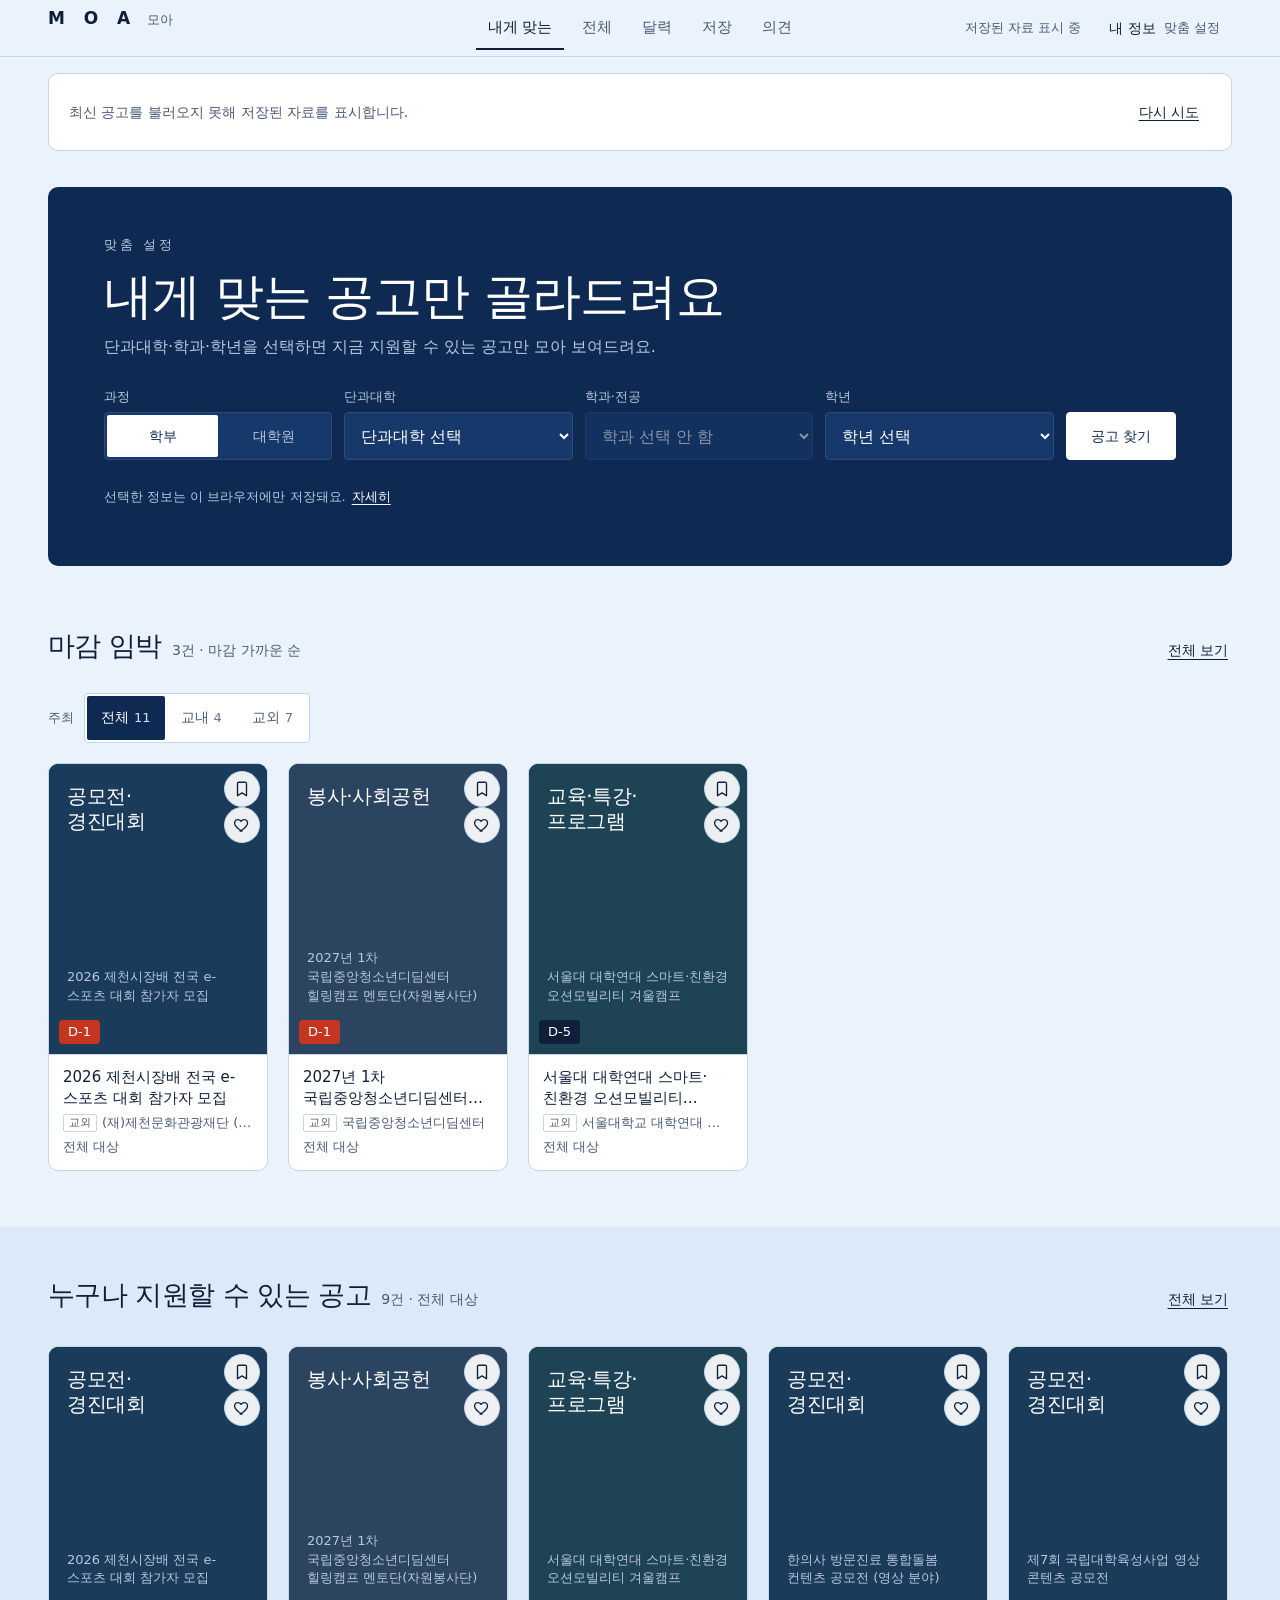
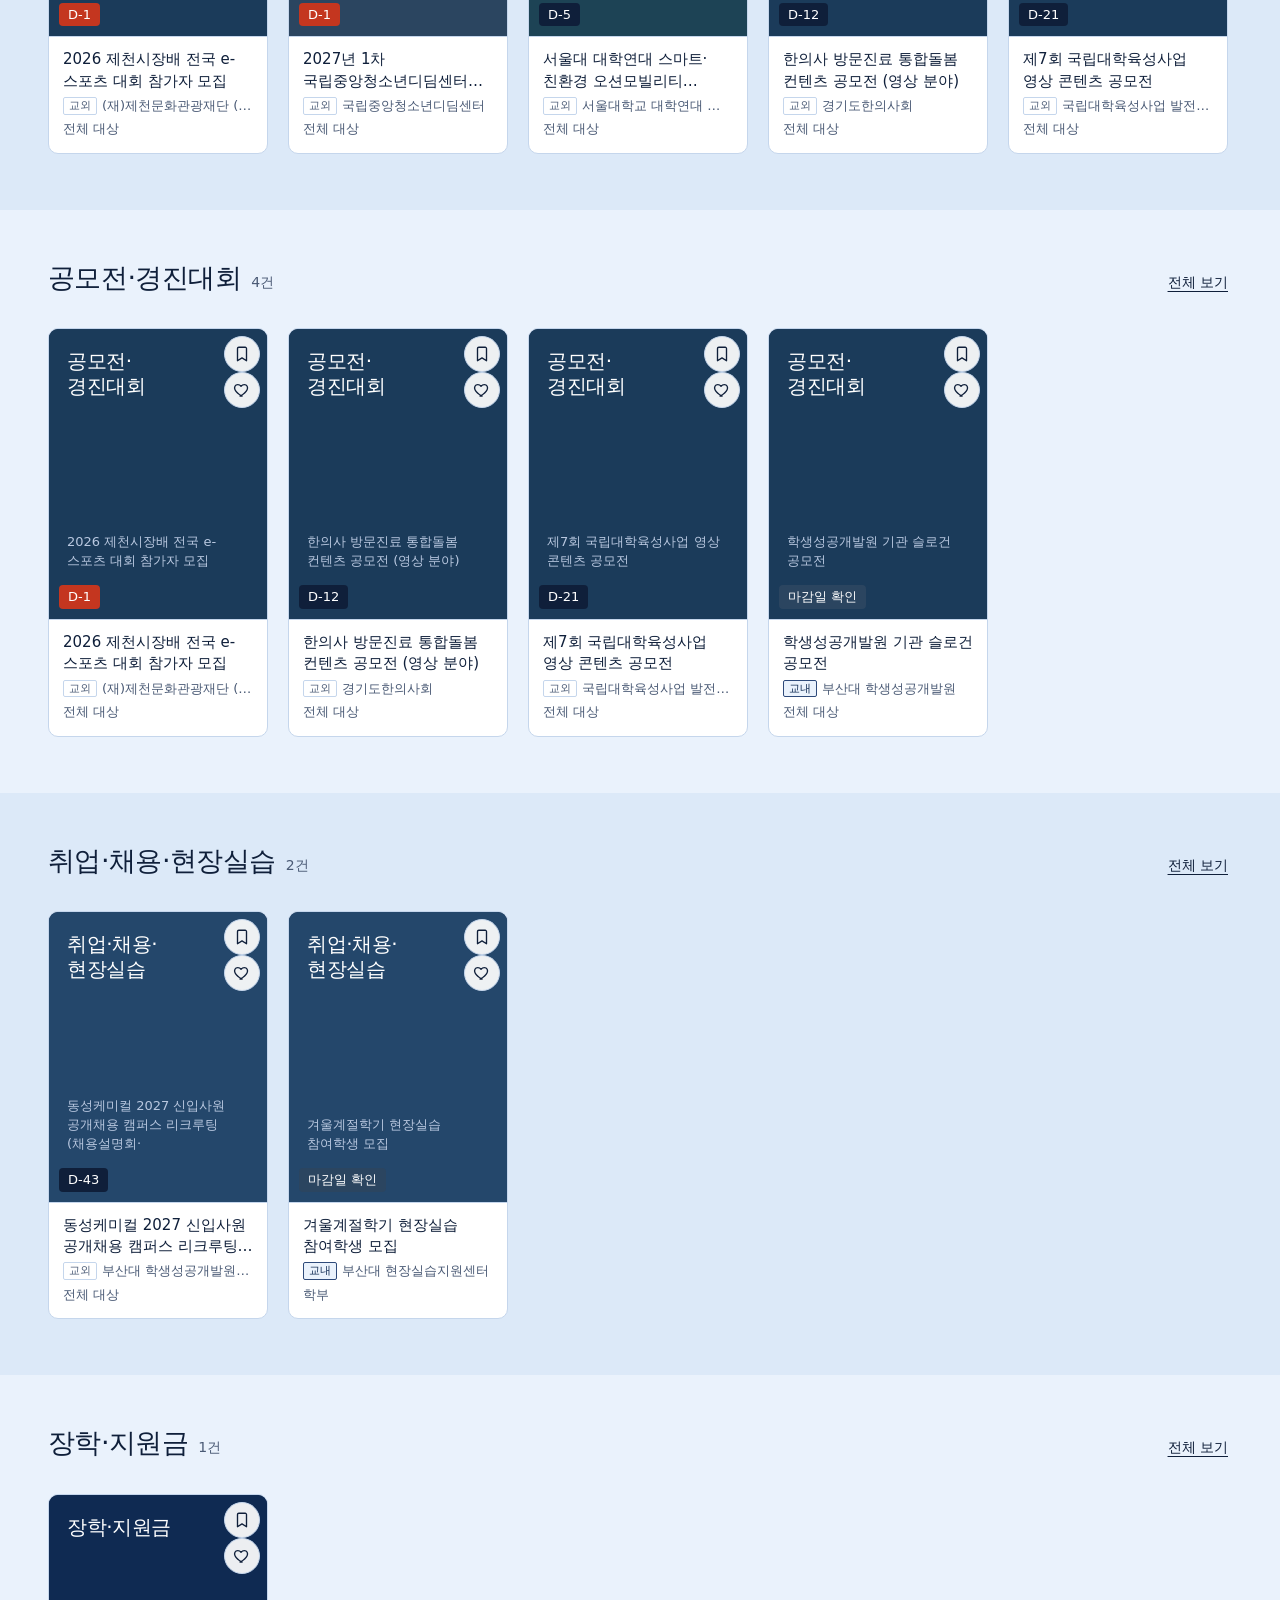
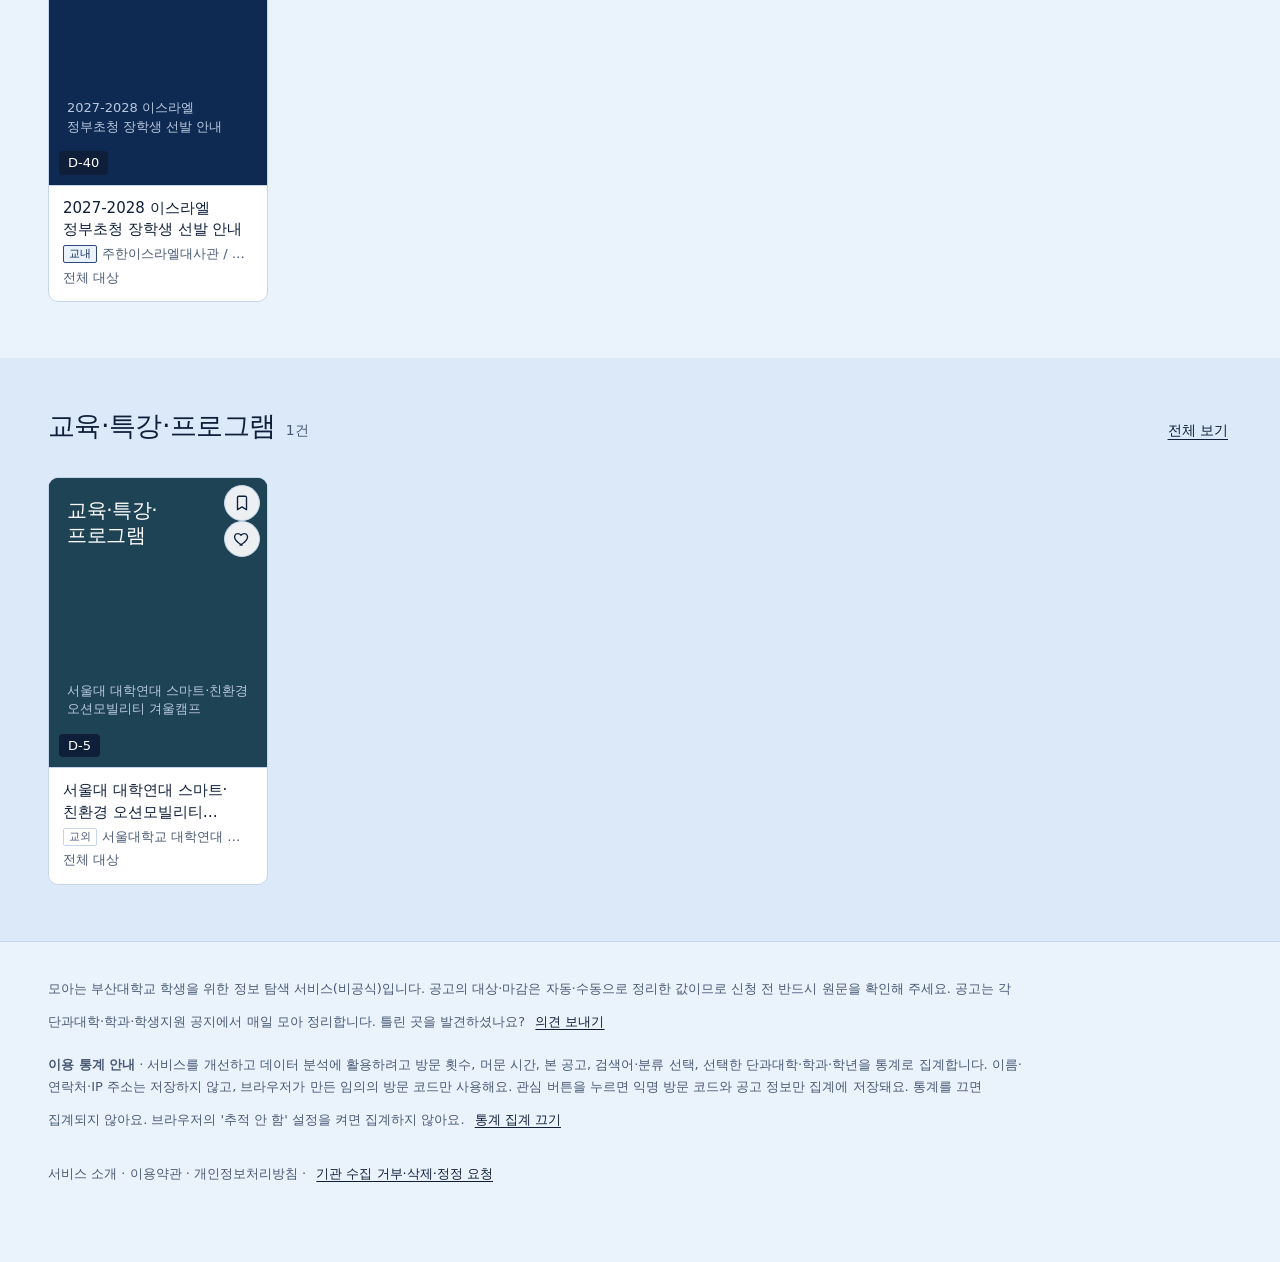
==== commit 94c364c3: "법적·운영 페이지(소개·이용약관·개인정보처리방침) 추가 및 검색어·분류·원문클릭 이벤트 수집 연동" ====
--- a/index.html
+++ b/index.html
@@ -6,6 +6,11 @@
 <title>모아, 부산대의 기회</title>
 <meta name="description" content="부산대학교 단과대학·학과·학생지원 공지에서 지금 신청할 수 있는 장학·공모전·취업·프로그램 공고를 소속과 학년에 맞춰 보여주는 비공식 정보 서비스입니다.">
 <meta name="theme-color" content="#EAF2FC">
+<meta property="og:type" content="website">
+<meta property="og:site_name" content="모아 MOA">
+<meta property="og:title" content="모아, 부산대의 기회">
+<meta property="og:description" content="부산대 학생이 지금 신청할 수 있는 장학·공모전·취업·프로그램 공고를 소속과 학년에 맞춰 모아 보여주는 비공식 서비스입니다.">
+<meta property="og:locale" content="ko_KR">
 <link rel="icon" href="data:image/svg+xml,%3Csvg xmlns='http://www.w3.org/2000/svg' viewBox='0 0 64 64'%3E%3Crect width='64' height='64' rx='10' fill='%230F2A52'/%3E%3Ctext x='32' y='43' font-size='30' font-family='sans-serif' font-weight='600' text-anchor='middle' fill='%23EAF2FC'%3EM%3C/text%3E%3C/svg%3E">
 <style>
 #mine,#all,#calendar,#saved,#feedback{scroll-margin-top:100000px}
@@ -1356,6 +1361,14 @@
 .detail-hero .org{font-size:16px;color:var(--dark-sub);white-space:normal;margin-bottom:24px}
 .detail-hero-actions{display:flex;flex-wrap:wrap;gap:12px;margin-top:8px}
 .detail-int-note{margin:10px 0 0;font-size:13px;color:var(--dark-sub);line-height:1.5}
+.hero-deadline{margin:0 0 6px;font-size:16px;font-weight:500;color:var(--dark-ink)}
+.hero-deadline span{font-weight:400;color:var(--dark-sub);margin-left:8px;font-size:14px}
+.dside .detail-int-note{margin:0 0 12px}
+.cal-add{margin:4px 0 16px;padding:14px 0 0;border-top:1px solid var(--line)}
+.cal-add-title{margin:0 0 4px;font-size:14px;font-weight:500;color:var(--ink)}
+.cal-add-sub{margin:0 0 10px;font-size:13px;color:var(--sub);line-height:1.5}
+.cal-add-btns{display:flex;flex-wrap:wrap;gap:8px}
+.cal-add-btns .btn-outline{flex:1 1 auto;padding:0 12px;background:var(--surface)}
 .detail-gallery-sec{margin-top:32px}
 .detail-gallery-sec h3{font-size:18px;font-weight:500;margin:0 0 14px}
 .detail-posters{
@@ -1961,6 +1974,7 @@
      <p id="fb-msgout" role="status" aria-live="polite"></p>
     </form>
     <p class="notice">이름·연락처 같은 개인정보는 적지 말아 주세요. 의견은 서비스 운영자만 볼 수 있고 공개되지 않으며, 답장은 드리지 않습니다. 선택한 단과대학·학과·학년은 함께 전송되지 않습니다.</p>
+    <p class="notice"><b>공고를 올린 기관이신가요?</b> 내용 정정이나 게시 중단을 원하시면 '기타'를 고르고 공고 제목과 함께 알려 주세요. 확인하는 대로 고치거나 내립니다.</p>
    </div>
   </div>
  </section>
@@ -1978,14 +1992,15 @@
 <footer>
  <div class="wrap">
   <p>모아는 부산대학교 학생을 위한 정보 탐색 서비스(비공식)입니다. 공고의 대상·마감은 자동·수동으로 정리한 값이므로 신청 전 반드시 원문을 확인해 주세요. 공고는 각 단과대학·학과·학생지원 공지에서 매일 모아 정리합니다. 틀린 곳을 발견하셨나요? <button type="button" class="flink" id="flink">의견 보내기</button></p>
-  <p><b>이용 통계 안내</b> · 서비스를 개선하려고 방문 횟수, 머문 시간, 본 공고, 선택한 단과대학·학과·학년을 통계로 집계합니다. 이름·연락처·IP 주소는 저장하지 않고, 브라우저가 만든 임의의 방문 코드만 사용해요. 관심 버튼을 누르면 익명 방문 코드와 공고 정보만 집계에 저장돼요. 통계를 끄면 집계되지 않아요. 브라우저의 '추적 안 함' 설정을 켜면 집계하지 않아요. <button type="button" class="flink" id="statsbtn"></button></p>
+  <p><b>이용 통계 안내</b> · 서비스를 개선하고 데이터 분석에 활용하려고 방문 횟수, 머문 시간, 본 공고, 검색어·분류 선택, 선택한 단과대학·학과·학년을 통계로 집계합니다. 이름·연락처·IP 주소는 저장하지 않고, 브라우저가 만든 임의의 방문 코드만 사용해요. 관심 버튼을 누르면 익명 방문 코드와 공고 정보만 집계에 저장돼요. 통계를 끄면 집계되지 않아요. 브라우저의 '추적 안 함' 설정을 켜면 집계하지 않아요. <button type="button" class="flink" id="statsbtn"></button></p>
+  <p class="flinks"><a href="about.html">서비스 소개</a> · <a href="terms.html">이용약관</a> · <a href="privacy.html">개인정보처리방침</a> · <button type="button" class="flink" id="flink-del">기관 수집 거부·삭제·정정 요청</button></p>
  </div>
 </footer>
 
 <script>
 const COLLEGES=[{"name": "인문대학", "depts": ["고고학과", "국어국문학과", "노어노문학과", "독어독문학과", "불어불문학과", "사학과", "언어정보학과", "영어영문학과", "일어일문학과", "중어중문학과", "철학과", "한문학과"]}, {"name": "사회과학대학", "depts": ["문헌정보학과", "미디어커뮤니케이션학과", "사회복지학과", "사회학과", "심리학과", "정치외교학과", "행정학과"]}, {"name": "자연과학대학", "depts": ["대기환경과학과", "물리학과", "미생물학과", "분자생물학과", "생명과학과", "수학과", "지질환경과학과", "통계학과", "해양학과", "화학과"]}, {"name": "공과대학", "depts": ["건설융합학부", "건축공학과", "건축학전공", "고분자공학과", "기계공학부", "도시공학과", "미래도시건축환경융합전공", "산업공학과", "유기소재시스템공학과", "재료공학부", "전기공학전공", "전기컴퓨터공학부", "전자공학과", "조선해양공학과", "첨단IT자율전공", "첨단모빌리티자율전공", "첨단소재자율전공", "토목공학전공", "항공우주공학과", "화공생명공학부", "환경공학전공"]}, {"name": "정보의생명공학대학", "depts": ["의생명융합공학부", "정보컴퓨터공학부"]}, {"name": "사범대학", "depts": ["교육학과", "국어교육과", "독어교육과", "물리교육과", "불어교육과", "생물교육과", "수학교육과", "역사교육과", "영어교육과", "유아교육과", "윤리교육과", "일반사회교육과", "지구과학교육과", "지리교육과", "체육교육과", "특수교육과", "화학교육과"]}, {"name": "경제통상대학", "depts": ["경제학부", "공공정책학부", "관광컨벤션학과", "국제학부", "무역학부"]}, {"name": "경영대학", "depts": ["경영학과", "핀테크융합전공"]}, {"name": "약학대학", "depts": ["약학과", "제약학과"]}, {"name": "생활환경대학", "depts": ["식품영양학과", "실내환경디자인학과", "아동가족학과", "의류학과"]}, {"name": "예술대학", "depts": ["디자인학과", "무용학과", "미술학과", "예술문화영상학과", "음악학과", "조형학과", "한국음악학과"]}, {"name": "나노과학기술대학", "depts": ["광메카트로닉스공학과", "나노메카트로닉스공학과", "나노에너지공학과"]}, {"name": "생명자원과학대학", "depts": ["IT응용공학과", "동물생명자원과학과", "바이오산업기계공학과", "바이오소재과학과", "바이오환경에너지학과", "생명환경화학과", "식물생명과학과", "식품공학과", "식품자원경제학과", "원예생명과학과", "조경학과"]}, {"name": "간호대학", "depts": ["간호학과"]}, {"name": "의과대학", "depts": ["의예과", "의학과"]}, {"name": "법과대학", "depts": []}, {"name": "스포츠과학부", "depts": ["스포츠과학과"]}, {"name": "학부대학", "depts": []}, {"name": "글로벌자유전공학부", "depts": []}, {"name": "치의학전문대학원", "depts": ["치의학과"]}, {"name": "한의학전문대학원", "depts": ["한의과학과", "한의학과"]}, {"name": "기타 학부·전공", "depts": ["BNK디지털금융학과", "EES융합전공", "나노반도체공정장비계약학과", "나노자율전공", "반도체공학전공", "발전공학과", "수소미래에너지융합전공", "응용생명융합학부 그린바이오전공", "응용생명융합학부 생명자원시스템공학전공", "자유전공학부", "첨단융합학부", "첨단융합학부 정보의생명공학자율전공"]}];
-const snapshot=[["2026-10-30", "국가근로장학금 동계방학 집중근로(교외) 희망근로지 신청", "근로·장학", "부산대 학생과 / 한국장학재단", "2026-2 국가근로장학 신청 완료자", "2026-10-30 09:00~11-12 18:00", "동계방학", "기관 3곳 필수, 최대 5곳", "희망근로기관 신청; 선발결과 12-14 공개", "한국장학재단 홈페이지 희망근로지 신청", "접수중", "https://www.pusan.ac.kr/kor/CMS/Board/Board.do?board_seq=1511848&mCode=MN095&mgr_seq=3&mode=view", "희망기관 선택은 별도 신청", "2026-11-12", "", "전체", "전체", "전체", "학부", "장학·지원금", "pnu_main"], ["2026-10-30", "PNU AI 테크클래스 (Gemini Notebook / Flow)", "교육·AI", "부산대 AI융합교육원", "학부·대학원 재학생, 전공 무관", "Notebook ~11-12 14:00; Flow ~11-19 14:00", "11-13 15:00~17:00; 11-20 15:00~17:00", "과정별 약 15명", "과목노트 RAG 실습 또는 AI 영상 제작·저작권 점검", "학생역량지원시스템 > 비교과 프로그램", "접수중", "https://cse.pusan.ac.kr/bbs/cse/2055/1469383/artclView.do", "두 과정은 같은 모집 공지에 묶어 1행 기록", "2026-11-19", "https://cse.pusan.ac.kr/editorFile/images/000179/20261030161104235_5GKVBCCT.png", "전체", "전체", "전체", "전체", "교육·특강·프로그램", "cse"], ["2026-10-30", "Oracle AI Startup Bootcamp 부산 1기", "교육·취업", "한국오라클 / 학부대학", "만 15~34세 미취업 청년; 졸업·졸업예정·휴학생 및 학점 이수완료 재학생 등", "얼리버드 ~11-09; 일반 ~11-15", "2026-11-16~2027-01-28", "정원 미공개", "AI 서비스 구현·배포, 사업화 프로젝트; 과정비/지원금 세부 공개 중", "모집 홈페이지 신청", "접수중", "https://www.pusan.ac.kr/kor/CMS/Board/Board.do?board_seq=1511854&mgr_seq=3&mode=view&page=1", "부산대 공지와 오라클 과정 페이지 확인", "2026-11-15", "https://www.pusan.ac.kr/kor/ajx_json/UploadMgr/downloadRun.do?qcode=Qm9hcmQsNDEyMDQxLFk=\nhttps://www.pusan.ac.kr/kor/ajx_json/UploadMgr/downloadRun.do?qcode=Qm9hcmQsNDEyMDQyLFk=", "전체", "전체", "전체", "전체", "교육·특강·프로그램", "pnu_main"], ["2026-10-29", "AI와 만난 인문학 수업(전공연계형 팀 프로그램)", "교육·공모전", "부산대 디지털인문학센터", "인문대 개설 전공·교양 수강 학부생 2~4인 팀", "2026-10-19~11-16", "발표 2026-12-04", "12팀 선착순", "대상 100만원, 최우수 60만원, 우수 40만원 팀별 장학금", "신청서 이메일 제출", "접수중", "https://www.pusan.ac.kr/kor/CMS/Board/Board.do?board_seq=1511831&mCode=MN095&mgr_seq=3&mode=view&page=2&searchKeyword=%EC%B0%BD%EC%97%85", "10-20 최초 공고 후 10-29 잔여석 안내; 최초 공고 링크를 대표로 사용", "2026-11-16", "https://www.pusan.ac.kr/_UPLOAD/IMAGE/Board/images/000134/2026%ED%95%99%EB%85%84%EB%8F%84_%EB%94%94%EC%A7%80%ED%84%B8%EC%9D%B8%EB%AC%B8%ED%95%99%EC%84%BC%ED%84%B0_%EC%A0%84%EA%B3%B5_%EC%97%B0%EA%B3%84%ED%98%95_%EA%B5%90%EC%9C%A1_%ED%94%84%EB%A1%9C%EA%B7%B8%EB%9E%A8_-_AI%EC%99%80_%EB%A7%8C%EB%82%9C_%EC%9D%B8%EB%AC%B8%ED%95%99_%EC%88%98%EC%97%85_%ED%99%8D%EB%B3%B4_%ED%8F%AC%EC%8A%A4%ED%84%B0_1.jpg", "인문대학", "전체", "전체", "학부", "공모전·경진대회", "pnu_main"], ["2026-10-29", "P&U Culture on DAY 8차 문화체험", "멘토링·문화행사", "부산대 지역사회기여센터", "부산대 다담다·학습튜터링·금정구 작은도서관 멘토링·커리어페이스메이커·AI/SW Step-up 참여 멘토 등", "2026-11-03~11-08", "2026-11-21 10:00~18:00; 롯데월드 어드벤처 부산", "원문 확인", "멘토링 참여자 대상 공동 문화체험", "공지 연결 Google Form 및 이메일", "접수예정", "https://nanum.pusan.ac.kr/page?menuCD=000000000000007&mode=DETAIL&seq=1361", "나눔포털 원문에 프로그램 참여자 제한이 있어 대상 확인 필요", "2026-11-08", "", "전체", "전체", "전체", "전체", "대외활동·행사", "nanum"], ["2026-10-28", "PNU AI Agent Challenge (Gemini Enterprise 활용)", "공모전·AI", "부산대 에듀테크센터", "부산대 학부·대학원 재학생; 개인 또는 팀", "참여 신청 10-28 16:00~11-27 18:00; 작품 제출 12-01~2027-01-08 18:00", "교육 선택 참여; 공모 발표일 별도 안내", "총 30개 작품 시상", "Gemini Enterprise 이용 신청; 총장상 대상 140만원 등", "참여 신청 Google Form; 작품 이메일 제출", "접수중", "https://www.pusan.ac.kr/kor/CMS/Board/Board.do?board_seq=1511804&mCode=MN095&mgr_seq=3&mode=view&page=2", "참여 신청과 작품 제출은 별도; 중복 게시 미반영", "2026-11-27", "https://www.pusan.ac.kr/_UPLOAD/IMAGE/Board/images/000134/20261028155804740_CMLDD3EO.png", "전체", "전체", "전체", "전체", "공모전·경진대회", "pnu_main"], ["2026-10-28", "학생성공개발원 기관 슬로건 공모전", "공모전", "부산대 학생성공개발원", "부산대 재적생·졸업생", "공식 본문 게시종료 2026-11-13; 세부 접수기한 상충 가능", "해당 없음", "1인 최대 2개", "한글 20자 이내+영문 6단어 이내; 수상금 있음", "이메일 접수 jobmail@pusan.ac.kr", "기한 확인 필요", "https://www.pusan.ac.kr/kor/CMS/Board/PopupBoard.do?board_seq=1511814&mgr_seq=3&mode=view", "다른 미러본에 11-09 마감 표시가 있어 원문 담당자 확인 필요", "", "", "전체", "전체", "전체", "전체", "공모전·경진대회", "pnu_main"], ["2026-10-27", "2026 PNU Dream Beats 창업 경진대회", "창업·경진대회", "부산대 창업지원부", "학생(예비)창업자 2~5인 팀", "공고일~2026-11-08", "본선 2026-11-24", "팀 4팀 시상", "시상 120만원/80만원/각 50만원 2팀; 사전 멘토링", "공고문 신청서류 이메일 제출", "접수중", "https://www.pusan.ac.kr/kor/CMS/Board/Board.do?board_seq=1511781&mCode=MN095&mgr_seq=3&mode=view&page=2", "학과 미러 공고는 중복 저장하지 않음", "2026-11-08", "https://www.pusan.ac.kr/_UPLOAD/IMAGE/Board/images/000134/20261029095840625_DWSWSGX1.png", "전체", "전체", "전체", "전체", "창업", "pnu_main"], ["2026-10-27", "AI분야 첨단산업 인재양성 부트캠프 겨울 PBL (생성형AI·온디바이스AI)", "교육·AI", "부산대 AI융합교육원", "정보컴퓨터공학부 3~4학년 재학생, PCC Lv.1 이상 등; 세부 자격 트랙별 확인", "~2026-11-08", "2026-12-22~2027-01-22", "트랙별 30명", "AWS 기업과제 기반 실습, PBL·멘토 피드백", "트랙별 신청서류 제출; 세부 안내문 확인", "접수중", "https://www.pusan.ac.kr/kor/CMS/Board/Board.do?board_seq=1511776&mCode=MN095&mgr_seq=3&mode=view&page=1&searchID=title", "두 게시물은 서로 다른 트랙이므로 한 행에서 같이 안내", "2026-11-08", "https://www.pusan.ac.kr/_UPLOAD/IMAGE/Board/images/000134/260917_AI%EB%B6%84%EC%95%BC_%EC%B2%A8%EB%8B%A8%EC%82%B0%EC%97%85_%EC%9D%B8%EC%9E%AC%EC%96%91%EC%84%B1_%EB%B6%80%ED%8A%B8%EC%BA%A0%ED%94%84_%EC%83%9D%EC%84%B1%ED%98%95_AI_PBL_%ED%82%A4%EC%98%A4%EC%8A%A4%ED%81%AC_%ED%8F%AC%EC%8A%A4%ED%84%B0_0.7.png\nhttps://www.pusan.ac.kr/_UPLOAD/IMAGE/Board/images/000134/260917_AI%EB%B6%84%EC%95%BC_%EC%B2%A8%EB%8B%A8%EC%82%B0%EC%97%85_%EC%9D%B8%EC%9E%AC%EC%96%91%EC%84%B1_%EB%B6%80%ED%8A%B8%EC%BA%A0%ED%94%84_%EC%98%A8%EB%94%94%EB%B0%94%EC%9D%B4%EC%8A%A4_AI_PBL_%ED%82%A4%EC%98%A4%EC%8A%A4%ED%81%AC_%ED%8F%AC%EC%8A%A4%ED%84%B0_0.6.png", "정보의생명공학대학", "정보컴퓨터공학부", "3학년,4학년", "학부", "교육·특강·프로그램", "pnu_main"], ["2026-10-25", "동계 너의 재능이 보여", "교육·봉사", "부산대 학생과", "학부 재학생; 지도교수 1명+학생 최대 7명 팀", "신청 2026-11-06~11-13 14:00", "2026-12-22~2027-01-31 중 5일/30시간", "팀당 최대 8명", "팀 지원 300만~500만원", "나눔포털 신청 및 원본 서류 제출", "접수예정", "https://www.pusan.ac.kr/kor/CMS/Board/PopupBoard.do?board_seq=1511740&mgr_seq=3&mode=view&page=1", "학생과 원문 기준", "2026-11-13", "https://www.pusan.ac.kr/_UPLOAD/IMAGE/Board/images/000134/%EB%8F%99%EA%B3%84_%EB%B6%80%EC%82%B0%EB%8C%80%EC%99%80_%ED%95%A8%EA%BB%98%ED%95%98%EB%8A%94_%EB%84%88%EC%9D%98_%EC%9E%AC%EB%8A%A5%EC%9D%B4_%EB%B3%B4%EC%97%AC_%EB%AA%A8%EC%A7%91_%ED%8F%AC%EC%8A%A4%ED%84%B0.png", "전체", "전체", "전체", "학부", "봉사·사회공헌", "pnu_main"], ["2026-10-23", "개교 80주년 부산시민 동행 걷기대회", "행사·참여", "부산대 학생과", "부산대 재학생·동문·교직원 및 부산시민", "온라인 신청 ~2026-11-10 또는 현장 신청", "2026-11-13 10:00~13:30", "미공개", "개교 80주년 기념 걷기행사", "공고문 신청 링크 또는 현장 접수", "접수중", "https://www.pusan.ac.kr/kor/CMS/Board/Board.do?board_seq=1511722&mCode=MN095&mgr_seq=3&mode=view&page=1&searchID=title", "중앙 공지 대표 기록", "2026-11-13", "https://www.pusan.ac.kr/_UPLOAD/IMAGE/Board/images/000134/%EA%B2%8C%EC%8B%9C%ED%8C%90%ED%8F%AC%EC%8A%A4%ED%84%B0.jpg", "전체", "전체", "전체", "전체", "대외활동·행사", "pnu_main"], ["2026-10-23", "Microsoft AI 실전 프로젝트 과정 in 부산", "교육·취업", "Microsoft K-뉴딜 아카데미 / 부산대 AI융합교육원", "27년 2월 졸업예정 4학년·졸업자·휴학생; 미취업 청년; 정보컴퓨터공학부 우대, 타 전공 가능", "~2026-11-27", "2026-12-14~2027-02-25; 주중 09~18시, 총 400시간", "최대 35명", "출석 80% 이상 월 훈련장려금 50만원, 노트북 대여, 수료증", "ms-academy.kr/knd-busan 신청", "접수중", "https://cse.pusan.ac.kr/bbs/cse/2055/1467926/artclView.do", "SW센터/학과 미러 공지는 한 건으로 통합; 부산대 공식 공지(11-03): https://www.pusan.ac.kr/kor/CMS/Board/Board.do?mCode=MN095&mgr_seq=3&mode=view&mgr_seq=3&board_seq=1511937", "2026-11-27", "https://cse.pusan.ac.kr/editorFile/images/000173/20261023122723650_V537RI59.jpg", "전체", "전체", "4학년", "전체", "교육·특강·프로그램", "cse"], ["2026-10-22", "동계 전공봉사단 모집", "봉사·전공활동", "부산대 학생과", "학부생 팀 및 지도교수; 인원·자격 상세 공고/첨부 확인", "2026-11-05~11-13 14:00", "2026-12-22~2027-01-31 중 5일/30시간", "팀당 학생 최대 10명", "팀별 200만~500만원 지원", "나눔포털 신청 후 원본 서류 제출", "접수예정", "https://www.pusan.ac.kr/kor/CMS/Board/PopupBoard.do?board_seq=1511716&mgr_seq=3&mode=view", "학생과 원문 기준", "2026-11-13", "https://www.pusan.ac.kr/_UPLOAD/IMAGE/Board/images/000134/26%ED%95%99%EB%85%84%EB%8F%84_%EB%8F%99%EA%B3%84_%EC%A0%84%EA%B3%B5%EB%B4%89%EC%82%AC%EB%8B%A8_%EB%AA%A8%EC%A7%91_%ED%99%8D%EB%B3%B4_%ED%8F%AC%EC%8A%A4%ED%84%B0.png", "전체", "전체", "전체", "학부", "봉사·사회공헌", "pnu_main"], ["2026-10-22", "푸른등대 기부장학금(2026-2학기 2차) 신규 장학생", "장학금", "한국장학재단 / 부산대 학생과", "재학생; 세부 선발 기준은 한국장학재단 공고 확인", "2026-10-22~11-12", "2026-2학기", "35명", "생활비 장학 200만원/1학기", "한국장학재단 홈페이지·앱", "접수중", "https://www.pusan.ac.kr/kor/CMS/Board/Board.do?board_seq=1511712&mgr_seq=3&mode=view&page=3", "부서별 재게시 동일 건은 한 번만 저장", "2026-11-12", "https://www.pusan.ac.kr/kor/ajx_json/UploadMgr/downloadRun.do?qcode=Qm9hcmQsNDExNzk2LFk=", "전체", "전체", "전체", "전체", "장학·지원금", "pnu_main"], ["2026-10-22", "WDC 도시디자인 실험실 2기", "대외활동·디자인", "부산광역시 / 부산디자인진흥원", "지역 대학생·유학생·일반 청년", "공고 게시종료 2026-10-31; 정확한 신청 마감은 첨부 포스터 확인", "첨부 포스터 확인", "미공개", "도시문제 해결 디자인 프로젝트·전문가 멘토링·수료증", "공고/첨부 포스터 내 신청 링크", "마감·확인 필요", "https://www.pusan.ac.kr/kor/CMS/Board/Board.do?board_seq=1511702&mgr_seq=3&mode=view", "공지 본문은 세부일정 대신 첨부 안내자료를 참조", "", "https://www.pusan.ac.kr/kor/ajx_json/UploadMgr/downloadRun.do?qcode=Qm9hcmQsNDExNzg0LFk=\nhttps://www.pusan.ac.kr/kor/ajx_json/UploadMgr/downloadRun.do?qcode=Qm9hcmQsNDExNzg1LFk=", "전체", "전체", "전체", "전체", "대외활동·행사", "pnu_main"], ["2026-10-19", "겨울계절학기 현장실습 참여학생 모집", "현장실습·취업", "부산대 현장실습지원센터", "재학생; 자격·기업별 실습 정보는 학생지원시스템 및 매뉴얼 확인", "신청 2026-11-20부터; 공지 제목상 세부 일정 순차 안내", "2026 겨울계절학기", "기업별 상이", "현장실습 및 학점 연계 가능; 배정조건은 시스템 공고 확인", "현장실습지원센터 시스템", "접수예정", "https://www.pusan.ac.kr/kor/CMS/Board/Board.do?board_seq=1511646&mgr_seq=3&mode=view&page=1", "동일 날짜의 참여기업 모집 공고는 기업 대상이라 학생용 시트에서 제외", "", "https://www.pusan.ac.kr/_UPLOAD/IMAGE/Board/images/000133/%ED%98%84%EC%9E%A5%EC%8B%A4%EC%8A%B5_%ED%95%99%EC%83%9D%EB%AA%A8%EC%A7%91.png", "전체", "전체", "전체", "학부", "취업·채용·현장실습", "pnu_main"], ["2026-10-19", "PNU 지역기업 발견·홍보 콘텐츠 공모전", "공모전·진로", "부산대 학생성공개발원", "세부 참가자격/팀 조건은 첨부 안내문 확인", "~2026-11-09 09:00 (11-03 모집 연장 안내)", "첨부 안내문 확인", "공고문 확인", "지역기업 발굴·홍보 콘텐츠 제작", "첨부 참가신청서 안내에 따른 접수", "접수중", "https://www.pusan.ac.kr/kor/CMS/Board/Board.do?board_seq=1511638&mCode=MN095&mgr_seq=3&mode=view&page=1", "제목 마감일(11-01)과 시스템 게시 종료(11-09)가 달랐으나, 11-03 학생성공개발원 연장 안내(학과 게시본)에서 신청 ~11-09 09:00 확인해 N열 갱신. 연장 안내 게시: https://linguistics.pusan.ac.kr/bbs/linguistics/226/1471269/artclView.do / https://history.pusan.ac.kr/bbs/history/174/1471259/artclView.do / https://ste.pusan.ac.kr/bbs/ste/1168/1470744/artclView.do / https://semi.pusan.ac.kr/bbs/semi/248/1470742/artclView.do", "2026-11-09", "https://www.pusan.ac.kr/_UPLOAD/IMAGE/Board/images/000133/20261019151123401_JO2CE3UL.jpg", "전체", "전체", "전체", "전체", "공모전·경진대회", "pnu_main"], ["2026-10-30", "2026학년도 제5기 'Arise PNU 글로벌 사회공헌단' 참여자 모집", "해외봉사", "부산대 학생과 · 국립대학육성사업", "부산대 소속 교수·강사·직원 및 학부·대학원 재학생 (8인 이상 팀 구성)", "신청 2026-11-16 ~ 11-20 17:00", "파견 2026-12-24 ~ 2027-01-31 (아시아 지역)", "4개 팀 내외", "해외 봉사활동 활동비 지원", "원문·첨부 참조", "모집 중", "https://cse.pusan.ac.kr/bbs/cse/2055/1469389/artclView.do", "", "2026-11-20", "https://cse.pusan.ac.kr/editorFile/images/000179/20261030165158665_CUEBYLT2.png", "전체", "전체", "전체", "전체", "봉사·사회공헌", "cse"], ["2026-10-26", "2026년도 연구실 안전문화 캠페인 공모전", "공모전", "연구실 안전문화 캠페인 주관 기관 (원문 확인)", "부산대학교 재학생 (학부생·대학원생)", "접수 2026-10-26 ~ 12-04", "분야: 카드뉴스·포스터·영상 / 주제: 연구실 안전사고·금속화재 예방 및 대응", "", "", "원문·첨부 참조", "모집 중", "https://bce.pusan.ac.kr/bbs/bce/220/1468067/artclView.do", "같은 공고가 다른 3곳에도 게시됨.", "2026-12-04", "https://bce.pusan.ac.kr/editorFile/images/000174/20261026095141559_B5AQP26V.jpg", "전체", "전체", "전체", "전체", "공모전·경진대회", "bce"], ["2026-10-26", "2026년 권역 내 유관기관 견학 및 체험 (백양종합사회복지관)", "취업·진로", "부산대 장애학생지원센터 (장애학생 지원 권역별 선도대학 운영 사업)", "사회복지관 취업을 희망하는 부울경 권역 대학 장애대학생", "신청 ~ 2026-11-11", "2026-11-13(금) 10:30~15:00", "", "", "원문·첨부 참조", "모집 중", "https://uni.pusan.ac.kr/bbs/uni/897/1468259/artclView.do", "같은 공고가 다른 6곳에도 게시됨.", "2026-11-11", "https://uni.pusan.ac.kr/bbs/uni/897/1536237/download.do", "전체", "전체", "전체", "전체", "취업·채용·현장실습", "uni"], ["2026-10-27", "2026년도 통일간호리더장학금 신청", "장학금", "대한간호협회 / 부산대 간호대학", "북한에서 이주하여 현재 간호대학에 재학 중인 학생", "제출기한 2026-12-04 18:00까지", "", "", "통일간호리더장학금", "신청서·자기소개서 및 학업계획서·교수추천서 제출 (제출처는 원문 참조)", "모집 중", "https://nursing.pusan.ac.kr/bbs/nursing/1342/1468295/artclView.do", "", "2026-12-04", "", "간호대학", "전체", "전체", "전체", "장학·지원금", "nursing"], ["2026-10-30", "2026 블루푸드 메뉴 개발 경진대회", "경진대회", "부산대 산학협력단 블루푸드테크 혁신센터(ICC)", "생활과학대학 식품영양학과 학부생 (팀당 2~4명, 총 24명 내외)", "최종 메뉴 기획서 제출 ~ 2026-11-26", "대회 2026-11-27(금) 13:00~16:00", "24명 내외", "대상 1팀 상금 50만원", "원문·첨부 참조", "모집 중", "https://fsn.pusan.ac.kr/bbs/fsn/445/1469387/artclView.do", "원문은 '생활과학대학'으로 표기 — 현 명칭 생활환경대학으로 분류.", "2026-11-26", "", "생활환경대학", "식품영양학과", "전체", "학부", "공모전·경진대회", "fsn"], ["2026-10-30", "제14회 생명자원과학대학 캡스톤디자인 경진대회", "경진대회", "부산대 생명자원과학대학", "생명자원과학대학 학부생 (휴학생 포함)", "신청서·수행보고서 ~ 2026-11-13 12:00", "포스터 PDF 11/20 18:00 / 심사·시상 11/25", "", "", "원문·첨부 참조", "모집 중", "https://horticulture.pusan.ac.kr/bbs/horticulture/719/1468954/artclView.do", "마감일은 신청서·수행보고서 기준(제목 ~11/13). 자동 추출값(11/25)은 심사일이라 정정.", "2026-11-13", "https://horticulture.pusan.ac.kr/editorFile/images/000179/%EC%BA%A1%EC%8A%A4%ED%86%A4%EB%94%94%EC%9E%90%EC%9D%B8_%ED%8F%AC%EC%8A%A4%ED%84%B0(%EC%99%84%EB%A3%8C)_1.jpeg", "생명자원과학대학", "전체", "전체", "학부", "공모전·경진대회", "horticulture"], ["2026-10-28", "IBK기업은행 2027년 동계 체험형 청년인턴 공개채용", "채용·인턴", "IBK기업은행 (외부)", "만 19세 이상 만 34세 이하 (군복무 기간에 따라 상한 연장)", "~ 2026-11-16 10:00", "", "금융일반 340명 / 디지털·IT 50명", "", "원문·첨부 참조", "모집 중", "https://history.pusan.ac.kr/bbs/history/174/1468537/artclView.do", "", "2026-11-16", "https://history.pusan.ac.kr/editorFile/images/000176/20261028113741930_CD37JRK1.png", "전체", "전체", "전체", "전체", "취업·채용·현장실습", "history"], ["2026-10-28", "2026 하반기 삼성전자 협력사 온라인 채용박람회", "채용", "삼성전자 협력사 (외부)", "신입·경력 구직자 (원문 확인)", "2026-10-28 ~ 11-15", "", "삼성전자 우수협력사 40여 개", "", "홈페이지 접수 (원문 링크 참조)", "모집 중", "https://history.pusan.ac.kr/bbs/history/174/1468541/artclView.do", "", "2026-11-15", "https://history.pusan.ac.kr/editorFile/images/000176/20261028114121567_T4YR0XGQ.png", "전체", "전체", "전체", "전체", "취업·채용·현장실습", "history"], ["2026-10-27", "CR그룹 26년 신입/경력 공개채용 (CR홀딩스·조선내화)", "채용", "CR그룹 (외부)", "신입·경력 지원자 (원문 확인)", "2026-10-26 ~ 11-08 23:59", "", "", "", "채용사이트 온라인 접수", "모집 중", "https://history.pusan.ac.kr/bbs/history/174/1468363/artclView.do", "", "2026-11-08", "https://history.pusan.ac.kr/editorFile/images/000176/24860_3669760_1793064997549955899.png", "전체", "전체", "전체", "전체", "취업·채용·현장실습", "history"], ["2026-10-29", "2026 전국 예비교원 AI 융합교육 해커톤 대회", "공모전", "사범대학미래교육센터 (교원양성기관 교육과정 개발 지원 사업)", "AI 융합교육에 관심 있는 전국 중등 예비교원 팀 (3~4명, 비사범대 교직이수자 포함)", "접수 ~ 2026-11-10", "", "", "", "원문·첨부 참조", "모집 중", "https://philosophy.pusan.ac.kr/bbs/philosophy/1450/1468719/artclView.do", "", "2026-11-10", "https://philosophy.pusan.ac.kr/editorFile/images/000178/20261029133326849_MHAPKJK2.png", "전체", "전체", "전체", "전체", "공모전·경진대회", "philosophy"], ["2026-10-28", "서울대 대학연대 스마트·친환경 오션모빌리티 겨울캠프", "교육·캠프", "서울대학교 대학연대 지역인재양성사업단", "전국 거점국립대 학부생·대학원생 (과정별 약 20명 선발)", "신청 ~ 2026-12-11", "2027-01-07~08 서울대 관악캠퍼스", "", "참가비 무료, 왕복 교통비·숙박비 지원", "원문·첨부 참조", "모집 중", "https://aerospace.pusan.ac.kr/bbs/aerospace/96/1468530/artclView.do", "", "2026-12-11", "", "전체", "전체", "전체", "전체", "교육·특강·프로그램", "aerospace-ae"], ["2026-10-19", "삼성청년 SW·AI 아카데미(SSAFY) 17기 교육생 모집", "교육·취업", "삼성전자 SSAFY (외부)", "4년제 대학 졸업(예정)자 (학과 무관, 2027년 2월 이내 졸업 가능자)", "2026-10-26 ~ 11-09", "설명회 11/3(화) 14:00 기계관 지하1층 국제회의장", "", "전액 무료 교육, 교육지원금 월 100만원+α, 맞춤형 취업 지원", "원문·첨부 참조", "모집 중", "https://archaeology.pusan.ac.kr/bbs/archaeology/208/1467448/artclView.do", "", "2026-11-09", "https://archaeology.pusan.ac.kr/editorFile/images/000170/SSAFY_17%EA%B8%B0_%EB%AA%A8%EC%A7%91_%ED%8F%AC%EC%8A%A4%ED%84%B0.png", "전체", "전체", "4학년", "전체", "교육·특강·프로그램", "archaeology"], ["2026-10-27", "공공정책학부 PNU Major+ LEET 모의고사", "비교과", "부산대 공공정책학부", "LEET 시험에 관심 있는 공공정책학부 재학생", "신청 ~ 2026-11-10", "2026-11-13(금) 12:00~15:00 경제통상관 L-102", "", "", "학생역량지원시스템(my.pusan.ac.kr)에서 신청", "모집 중", "https://ppm.pusan.ac.kr/bbs/ppm/892/1468426/artclView.do", "", "2026-11-10", "", "경제통상대학", "공공정책학부", "전체", "학부", "교육·특강·프로그램", "ppm"], ["2026-10-28", "2026 겨울 학부생 연구 프로그램 (에너지신산업-연구보고서 작성 경진대회)", "연구", "부산대 첨단융합학부", "첨단융합학부 학사과정 재학생 (나노과학기술대학 재학생도 참여 가능)", "지원 ~ 2026-11-17 23:59", "겨울방학 중 운영", "", "", "원문·첨부 참조", "모집 중", "https://nanomecha.pusan.ac.kr/bbs/nanomecha/1324/1468506/artclView.do", "첨단융합학부 소속은 '기타 학부·전공'으로 분류. 같은 공고가 다른 2곳에도 게시됨.", "2026-11-17", "https://nanomecha.pusan.ac.kr/editorFile/images/000176/2026-%EA%B2%A8%EC%9A%B8-%EC%97%B0%EA%B5%AC%EB%B3%B4%EA%B3%A0%EC%84%9C-%EC%9E%91%EC%84%B1-%EA%B2%BD%EC%A7%84%EB%8C%80%ED%9A%8C-%ED%8F%AC%EC%8A%A4%ED%84%B0_1.png", "나노과학기술대학,기타 학부·전공", "전체", "전체", "학부", "교육·특강·프로그램", "nanomecha"], ["2026-10-26", "2026학년도 2학기 장학사정관 추천 학업지원장학생 선발", "장학금", "부산대 (장학사정관 추천)", "가계곤란 학부생(직전학기 성적 2.0 이상·12학점 이상) 및 일반대학원생(직전학기 성적 3.0 이상 등)", "신청 2026-10-19 ~ 11-13", "", "", "", "원문·첨부 참조", "모집 중", "https://bee.pusan.ac.kr/bbs/bee/1697/1468158/artclView.do", "세부 기준은 붙임 선발계획 참조.", "2026-11-13", "", "전체", "전체", "전체", "전체", "장학·지원금", "bee"], ["2026-10-20", "2026 에코니티(이산)-대한환경공학회 우수학생 장학금 포상 공모", "장학금", "㈜에코니티·㈜이산·대한환경공학회", "환경공학 분야 우수 학부생·대학원생 (학부 8명 / 대학원 2명 선발)", "서류접수 ~ 2026-11-20 18:00", "", "", "총 상금 1,200만원 (학부 1인 100만원)", "원문·첨부 참조", "모집 중", "https://pnuenv.pusan.ac.kr/bbs/pnuenv/525/1467539/artclView.do", "추정(게시 학과 기준).", "2026-11-20", "", "공과대학", "환경공학전공", "전체", "전체", "장학·지원금", "pnuenv"], ["2026-10-22", "2026학년도 연세대학교 교육대학원 총장배 수업시연대회", "공모전", "연세대학교 교육대학원 (외부)", "전국 교육대학원·사범대학 예비교원", "접수 2026-11-05 ~ 11-10 18:00", "", "", "", "원문·첨부 참조", "모집 중", "https://philosophy.pusan.ac.kr/bbs/philosophy/1450/1467765/artclView.do", "", "2026-11-10", "https://philosophy.pusan.ac.kr/editorFile/images/000172/20261022120403997_YTDR4T9O.png", "사범대학", "전체", "전체", "전체", "공모전·경진대회", "philosophy"], ["2026-10-31", "2026 한국정치학회 연례학술회의 논문·패널 공모 (Call for Papers)", "학술", "한국정치학회 (외부)", "한국정치학회 회원 (비회원은 회원가입 필요), 관심 있는 대학원생 대상 안내", "발표논문 제출 ~ 2026-12-02", "학술회의 2026-12-12 명지대 인문캠퍼스", "", "", "원문·첨부 참조", "모집 중", "https://polsci.pusan.ac.kr/bbs/polsci/1080/1470629/artclView.do", "추정(게시 학과 기준).", "2026-12-02", "", "사회과학대학", "정치외교학과", "전체", "대학원", "대학원·연구", "polsci"], ["2026-10-30", "[청년취업사관학교] 양천캠퍼스 AI 융합 3기 교육생 모집", "교육·취업", "서울시 청년취업사관학교 (외부)", "청년 (원문 확인)", "모집 2026-10-28 ~ 11-27", "서울 양천캠퍼스 (콘텐츠디자인·데이터분석·디지털마케팅)", "", "교육비 무료 (예치금 최대 10만원, 수료 후 반환)", "원문·첨부 참조", "모집 중", "https://history.pusan.ac.kr/bbs/history/174/1469341/artclView.do", "서울 소재 프로그램. 외부 공고.", "2026-11-27", "https://history.pusan.ac.kr/editorFile/images/000179/20261030112647960_12PPQ7SY.png", "전체", "전체", "전체", "전체", "교육·특강·프로그램", "history"], ["2026-10-28", "2026「E²SODE」 공대생 에피소드 쇼츠 공모전", "공모전", "부산대 공학교육혁신센터", "공대생", "영상 제출 2026-10-26 ~ 11-08 23:59", "좋아요 집계 마감 2026-11-18 18:00", "", "", "원문·첨부 참조", "모집 중", "https://picee.pusan.ac.kr/bbs/picee/9933/1765572/artclView.do", "", "2026-11-08", "https://picee.pusan.ac.kr/dext5editordata/2026/10/20261028_130529111_95545.jpeg\nhttps://picee.pusan.ac.kr/bbs/picee/9933/987172/download.do", "공과대학,정보의생명공학대학", "전체", "전체", "학부", "공모전·경진대회", "picee"], ["2026-10-30", "2026학년도 겨울계절수업 교류 수학 안내 (타 대학 수강)", "학사·교류", "부산대 학사과", "교류 수학(타 대학 겨울계절수업 수강)을 희망하는 재학생", "신청 대학별 상이 (2026-11-02 ~ 11-26) · 소속 학과사무실로 신청", "", "", "", "신청서류(수학신청원·성적증명서 등)를 소속 학과사무실에 제출", "모집 중", "https://www.pusan.ac.kr/kor/CMS/Board/Board.do?mCode=MN095&mgr_seq=3&mode=view&mgr_seq=3&board_seq=1511851", "대학별 신청기한: 동의대·동아대 11/2 · 동국대 WISE·경북대 11/3 · 서강대·부산외대·제주대·경성대·한국교원대·한양대·한양대 에너지신산업·고려대 에너지신산업 11/4 · 전남대 HUSS·영남대·중앙대 첨단소재·고려대·성균관대·서울시립대(2종) 11/9 · 울산대 11/12 · 인하대 11/16 · 고려대 국제동계대학 11/26. 개별 마감을 지킬 것(대학 공문의 기한은 소속대학 추천기한). 링크는 대표 1건(전남대 HUSS)이며 대학별 안내는 같은 게시판에 개별 게시됨.", "2026-11-26", "", "전체", "전체", "전체", "학부", "교육·특강·프로그램", "pnu_main"], ["2026-10-30", "효원상담원 심리기술훈련 7차 (신체감각·이완을 통한 심리안정화)", "교육·비교과", "부산대 효원상담원", "부산대 학생 (원문 확인)", "신청 2026-10-19 ~ 11-17", "2026-11-20(금) 10:30~11:30", "", "", "학생지원시스템 → 학생역량 → 비교과 프로그램에서 신청", "모집 중", "https://www.pusan.ac.kr/kor/CMS/Board/Board.do?mCode=MN095&mgr_seq=3&mode=view&mgr_seq=3&board_seq=1511852", "같은 안내 재게시(2026-11-05): https://www.pusan.ac.kr/kor/CMS/Board/Board.do?mCode=MN095&mgr_seq=3&mode=view&mgr_seq=3&board_seq=1511990", "2026-11-17", "https://www.pusan.ac.kr/_UPLOAD/IMAGE/Board/images/000134/2026%ED%95%99%EB%85%84%EB%8F%84_%EC%8B%AC%EB%A6%AC%EA%B8%B0%EC%88%A0%ED%9B%88%EB%A0%A8_%ED%8F%AC%EC%8A%A4%ED%84%B0_yellow_2.jpg\nhttps://www.pusan.ac.kr/kor/ajx_json/UploadMgr/downloadRun.do?qcode=Qm9hcmQsNDEyMDQwLFk=", "전체", "전체", "전체", "전체", "교육·특강·프로그램", "pnu_main"], ["2026-10-29", "일자리첫걸음보장센터 「이번 생 주연은 나로 정했습니다만, 스토리는 아직 미정입니다」 참가자 모집", "취업·진로", "부산대 일자리첫걸음보장센터", "2027년 2월 졸업예정자 · 졸업 후 1년 이내 졸업생 · 취업 준비 중인 만 34세 이하 지역청년", "신청 2026-10-26 ~ 11-11", "자기 이해·강점 탐색, 베어브릭 페인팅 등", "", "", "원문·첨부 참조", "모집 중", "https://job.pusan.ac.kr/ko/notice/notice/view/204525?p=1", "", "2026-11-11", "https://job.pusan.ac.kr/attachment/view/1589508/1793234863421.png?ts=0\nhttps://job.pusan.ac.kr/attachment/view/1589509/1793234881588.png?ts=0", "전체", "전체", "4학년", "전체", "취업·채용·현장실습", "job"], ["2026-10-28", "일자리첫걸음보장센터 기업탐방 프로그램 (BNK·부산 신항만·보쉬렉스로스코리아·대한항공·한화오션)", "취업·진로", "부산대 일자리첫걸음보장센터", "2027년 2월 졸업예정자 및 졸업 후 1년 이내 졸업한 취업준비생", "기업별 신청마감 상이 (대한항공 ~11-16 18:00 등)", "BNK 11/13(금) 09:30~17:00 · 대한항공(부산) 11/20(금) 09:30~18:00 등", "", "", "원문·첨부 참조", "모집 중", "https://job.pusan.ac.kr/ko/notice/notice/view/204522?p=1", "기업별 신청마감이 다름. 원문에서 지원하려는 기업의 마감 확인.", "2026-11-16", "https://job.pusan.ac.kr/attachment/view/1589426/%EA%B8%B0%EC%97%85%ED%83%90%EB%B0%A9+%ED%8F%AC%EC%8A%A4%ED%84%B0+%EB%AA%A8%EC%9D%8C%EC%A7%91.png?ts=0", "전체", "전체", "4학년", "전체", "취업·채용·현장실습", "job"], ["2026-10-24", "제22회 PNU 역사나들이 (여수) 참가자 모집", "문화·답사", "부산대 박물관 (국립대학육성사업)", "부산대 학부생 및 대학원 석사 재학생 (선착순 30명)", "접수 2026-10-22 ~ 11-08", "현장답사 2026-11-14(토), 인문관 오전 7시 집결", "30명", "참가비 1만원", "원문·첨부 참조", "모집 중", "https://www.pusan.ac.kr/kor/CMS/Board/Board.do?mCode=MN095&page=3&mgr_seq=3&mode=view&mgr_seq=3&board_seq=1511739", "제22회 PNU 역사나들이 안내(여수시)' 게시글과 같은 행사.", "2026-11-08", "https://pnumuseum.pusan.ac.kr/dext5editordata/2026/10/20261021_103645708_82416.jpg", "전체", "전체", "전체", "전체", "대외활동·행사", "pnu_main"], ["2026-10-20", "2026년 2학기 국가근로장학금 일반유형 추가신청", "장학금", "한국장학재단 / 부산대", "2026-2학기 국가근로장학금 일반유형 근로를 희망하는 학생 (기존 신청 누락자 구제)", "희망근로지 신청 2026-10-30 ~ 11-12 (예정)", "동계방학 집중근로 프로그램 참여 가능", "", "", "원문·첨부 참조", "모집 중", "https://www.pusan.ac.kr/kor/CMS/Board/Board.do?mCode=MN095&page=5&mgr_seq=3&mode=view&mgr_seq=3&board_seq=1511661", "기존 '동계방학 집중근로 희망근로지 신청' 행과 같은 기간의 추가신청 안내.", "2026-11-12", "", "전체", "전체", "전체", "전체", "장학·지원금", "pnu_main"], ["2026-10-20", "부산대자율상권 숏폼 및 네이밍 공모전", "공모전", "부산광역시 금정구 (부산대자율상권조합)", "부산대 상권에 관심 있는 누구나", "접수 2026-10-13 ~ 11-08", "", "", "총 21팀 시상 (대상 1, 최우수상 2, 우수상 4, 장려상 6, 입선 8)", "원문·첨부 참조", "모집 중", "https://www.pusan.ac.kr/kor/CMS/Board/Board.do?mCode=MN095&page=5&mgr_seq=3&mode=view&mgr_seq=3&board_seq=1511659", "써머트리(조합 운영대행사)의 '숏폼 공모전' 홍보 게시글(10/26)과 관련된 같은 사업으로 보임.", "2026-11-08", "https://www.pusan.ac.kr/_UPLOAD/IMAGE/Board/images/000134/%EC%88%8F%ED%8F%BC%EA%B3%B5%EB%AA%A8%EC%A0%84%ED%86%B5%ED%95%A9.png\nhttps://www.pusan.ac.kr/_UPLOAD/IMAGE/Board/images/000134/%EB%B6%80%EC%82%B0%EB%8C%80_%EC%9E%90%EC%9C%A8%EC%83%81%EA%B6%8C_%EB%84%A4%EC%9D%B4%EB%B0%8D_%EA%B3%B5%EB%AA%A8%EC%A0%84_%ED%8F%AC%EC%8A%A4%ED%84%B0.jpg", "전체", "전체", "전체", "전체", "공모전·경진대회", "pnu_main"], ["2026-10-22", "환경 AX 인재양성 — AI 기업 현장 견학 프로그램", "현장견학", "부산대 국립대학육성사업 (환경공학과 안내)", "부산대 공과대학 재학생", "구글폼 신청 선착순 40명 (마감일 미표기)", "견학 2026-11-13(금) 09:00~17:00, 부산시 APEC 기후센터 및 부산환경공단 해운대사업소", "40명", "점심식사 제공, 출석인정", "원문의 구글폼 링크로 신청", "모집 중", "https://semi.pusan.ac.kr/bbs/semi/248/1467735/artclView.do", "신청 마감일이 원문에 없어 견학일(11/13)을 자동종료일로 설정함. 선착순이라 일찍 마감될 수 있음.", "2026-11-13", "https://semi.pusan.ac.kr/bbs/semi/248/1535417/download.do", "공과대학", "전체", "전체", "학부", "교육·특강·프로그램", "semi"], ["2026-11-02", "2026학년도 동계 글로벌 현장실무 프로젝트 참여학생 모집 (호주 시드니)", "해외현장실습", "부산대 학생성공개발원 현장실습지원센터", "학부 4~7학기 재학생 중 학과 추천자(학과당 1인); 직전학기 3.5 이상·토익스피킹 IH 이상(환산); 2026-2학기 휴학생·2027.2월 졸업자 불가", "2026-11-06 ~ 2026-11-16", "해외 교육 2027-01-05~01-29(23박 25일, 호주 시드니); 운영 2026.11월~2027.2월", "학과당 1인 추천", "해외현장실습 3학점(일반선택), 학교 지원 장학금 500만원(현지 교육비·숙박비·안전관리비); 항공권·비자·식비는 개인 부담", "학과 추천을 받은 학생이 지원서·첨부자료를 이메일로 제출 (세부는 원문 참조)", "접수예정", "https://www.pusan.ac.kr/kor/CMS/Board/Board.do?mCode=MN095&mgr_seq=3&mode=view&mgr_seq=3&board_seq=1511923", "주관 부서(현장실습지원센터) 공지 기준 마감 11-16. 학과별 추천 접수 기한은 더 빠를 수 있음(학과 게시본: nanomecha 11-04 12시, japan 11-11 18시). 같은 공고의 다른 게시: https://englishedu.pusan.ac.kr/bbs/englishedupnu/312/1470724/artclView.do / https://archaeology.pusan.ac.kr/bbs/archaeology/208/1470719/artclView.do / https://philosophy.pusan.ac.kr/bbs/philosophy/1450/1470733/artclView.do / https://nanomecha.pusan.ac.kr/bbs/nanomecha/1324/1470715/artclView.do / https://japan.pusan.ac.kr/bbs/japan/852/1470723/artclView.do", "2026-11-16", "https://www.pusan.ac.kr/_UPLOAD/IMAGE/Board/images/000135/%ED%98%84%EC%9E%A5%EC%8B%A4%EC%8A%B5_%ED%95%99%EC%83%9D%EB%AA%A8%EC%A7%91-_%EB%B3%B5%EC%82%AC%EB%B3%B8_(5).png", "전체", "전체", "전체", "학부", "국제교류·해외", "pnu_main"], ["2026-11-02", "2026년 재난안전 AI 데이터 활용 해커톤 (참가팀 모집)", "해커톤·공모전", "행정안전부 (주관: 한국지능정보사회진흥원 NIA)", "전국민 (개인 또는 팀당 1~3인)", "참가팀 모집 2026-10-27 ~ 2026-11-09 (포스터)", "결선팀 발표 11-12, 오프라인 교육·멘토링 11-16, 팀별 활동 11-17~12-02, 오프라인 결선·시상 12-03", "", "총상금 170만원 (대상 80만원, 최우수상 50만원, 우수상 40만원), 실습교육·전문가 멘토링 제공", "행정안전부·NIA 홈페이지 모집공고 참조 (원문의 공고문·제출서류는 HWP 첨부)", "모집 중", "https://www.pusan.ac.kr/kor/CMS/Board/Board.do?mCode=MN095&mgr_seq=3&mode=view&mgr_seq=3&board_seq=1511882", "마감일은 포스터 이미지에서 확인(11/9). 제공되는 재난안전 AI 학습용 데이터 1종 이상 활용 필수.", "2026-11-09", "https://www.pusan.ac.kr/_UPLOAD/IMAGE/Board/images/000135/2026%EB%85%84_%EC%9E%AC%EB%82%9C%EC%95%88%EC%A0%84_AI_%EB%8D%B0%EC%9D%B4%ED%84%B0_%ED%99%9C%EC%9A%A9_%ED%95%B4%EC%BB%A4%ED%86%A4_%ED%8F%AC%EC%8A%A4%ED%84%B0.png", "전체", "전체", "전체", "전체", "공모전·경진대회", "pnu_main"], ["2026-11-02", "「이런(e-Learn) 한 컷, 영상 공모전」", "공모전", "한국보건복지인재원", "대한민국 국민 누구나 (개인/팀, 팀은 최대 3인)", "접수 2026-10-06 ~ 2026-11-15 23:59 (포스터)", "심사 11-16~11-24, 결과 발표 11-25, 시상식 12-02", "부문별 1인(1팀)당 1개 작품 제출 가능", "총 10편 시상: 대상 100만원 1편, 최우수상 50만원 2편, 우수상 30만원 3편, 장려상 10만원 4편", "이메일로 신청서·청렴서약서·작품 파일 제출 (주소는 포스터·원문 참조)", "모집 중", "https://www.pusan.ac.kr/kor/CMS/Board/Board.do?mCode=MN095&page=2&mgr_seq=3&mode=view&mgr_seq=3&board_seq=1511881", "마감일은 포스터 이미지에서 확인(11/15 23:59). 부문: AI 영상, 숏폼 영상.", "2026-11-15", "https://www.pusan.ac.kr/_UPLOAD/IMAGE/Board/images/000135/01_%E3%80%8C%EC%9D%B4%EB%9F%B0(e-Learn)_%ED%95%9C_%EC%BB%B7,_%EC%98%81%EC%83%81_%EA%B3%B5%EB%AA%A8%EC%A0%84%E3%80%8D_%ED%8F%AC%EC%8A%A4%ED%84%B0.png", "전체", "전체", "전체", "전체", "공모전·경진대회", "pnu_main"], ["2026-11-02", "2026년 공공데이터 활용 경진대회", "공모전", "한국체육산업개발(주)", "공공데이터에 관심 있는 국민 누구나 (개인·단체, 기업, 학생, 일반 국민)", "접수 2026-11-02 ~ 2026-12-01 18:00 (포스터)", "심사 12월 중, 결과 발표 12월 말(개별 통보)", "", "최우수상 300만원 상당, 우수상 200만원 상당, 장려상 100만원 상당(각 1건)", "이메일로 참가신청서·기획서·개인정보 동의서 제출 (주소는 포스터 참조)", "모집 중", "https://www.pusan.ac.kr/kor/CMS/Board/Board.do?mCode=MN095&page=2&mgr_seq=3&mode=view&mgr_seq=3&board_seq=1511879", "마감일은 포스터 이미지에서 확인(12/1 18:00). 기관 개방 공공데이터 57종 중 1종 이상 활용.", "2026-12-01", "https://www.pusan.ac.kr/_UPLOAD/IMAGE/Board/images/000135/%EA%B3%B5%EA%B3%B5%EB%8D%B0%EC%9D%B4%ED%84%B0_%ED%99%9C%EC%9A%A9_%EA%B2%BD%EC%A7%84%EB%8C%80%ED%9A%8C_%ED%8F%AC%EC%8A%A4%ED%84%B0.png", "전체", "전체", "전체", "전체", "공모전·경진대회", "pnu_main"], ["2026-11-02", "2026 청년문화예술패스 이용 후기 공모전", "공모전", "문화체육관광부·한국문화예술위원회 (게시: 부산광역시)", "2026년 청년문화예술패스 이용자", "접수 2026-10-07 ~ 2026-11-15 (포스터)", "심사 11-16~11-27, 수상자 발표 12-07", "", "최우수상 20만원(1명), 우수상 10만원(2명), 장려상 5만원(10명), 참가자상 1만원(50명) 네이버페이 포인트 상품권", "청년문화예술패스 누리집에서 후기 게시글 작성 후 참여자 정보 제출", "모집 중", "https://www.pusan.ac.kr/kor/CMS/Board/Board.do?mCode=MN095&page=2&mgr_seq=3&mode=view&mgr_seq=3&board_seq=1511877", "마감일은 포스터 이미지에서 확인(11/15). 청년문화예술패스를 쓴 사람만 응모 가능해 대상이 좁을 수 있음.", "2026-11-15", "https://www.pusan.ac.kr/_UPLOAD/IMAGE/Board/images/000135/%EB%B6%99%EC%9E%842._2026%EB%85%84_%EC%B2%AD%EB%85%84%EB%AC%B8%ED%99%94%EC%98%88%EC%88%A0%ED%8C%A8%EC%8A%A4_%EC%9D%B4%EC%9A%A9_%ED%9B%84%EA%B8%B0_%EA%B3%B5%EB%AA%A8%EC%A0%84_%ED%8F%AC%EC%8A%A4%ED%84%B0.png", "전체", "전체", "전체", "전체", "공모전·경진대회", "pnu_main"], ["2026-11-02", "2027년 1차 국립중앙청소년디딤센터 힐링캠프 멘토단(자원봉사단) 모집", "봉사", "국립중앙청소년디딤센터", "청소년 치료·재활 관련 학과 전공자 및 희망 자원봉사자", "모집 2026-10-26 ~ 2026-12-07 18:00 도착분 (포스터)", "멘토 아카데미(필수) 2027-02-22~26 (2박 3일 2회차)", "80여명", "자원봉사시간 인정(92시간/11박 12일 기준), 활동보조비·숙식·교통 지원, 멘토 자원봉사단 임명장", "지원서·개인정보제공동의서·재학(졸업·휴학)증명서를 이메일로 제출 (주소는 포스터 참조)", "모집 중", "https://www.pusan.ac.kr/kor/CMS/Board/Board.do?mCode=MN095&mgr_seq=3&mode=view&mgr_seq=3&board_seq=1511880", "마감일은 포스터 이미지에서 확인(12/7 18:00). 전공 제한은 우대 조건이 아니라 모집 대상 문구라 대상은 넓게 전체로 둠.", "2026-12-07", "https://www.pusan.ac.kr/_UPLOAD/IMAGE/Board/images/000135/[%EA%B5%AD%EB%A6%BD%EC%A4%91%EC%95%99%EC%B2%AD%EC%86%8C%EB%85%84%EB%94%94%EB%94%A4%EC%84%BC%ED%84%B0]_%EB%8B%A8%EA%B8%B0%EA%B3%BC%EC%A0%95(%ED%9E%90%EB%A7%81%EC%BA%A0%ED%94%84)_%EB%A9%98%ED%86%A0(%EC%9E%90%EC%9B%90%EB%B4%89%EC%82%AC%EB%8B%A8)_%EB%AA%A8%EC%A7%91_%ED%8F%AC%EC%8A%A4%ED%84%B0.png", "전체", "전체", "전체", "전체", "봉사·사회공헌", "pnu_main"], ["2026-11-02", "해양 창업 아이디어 공모전 「Spark-up 1876」", "공모전·창업", "부산광역시·부산항만공사·한국해양진흥공사·부산테크노파크 (해운항만 창업지원 플랫폼 1876 BUSAN 운영사업, 운영: (주)테리뉴)", "항만·물류·해운·선박 분야 창업아이디어를 가진 예비창업자 및 초기창업자(1년 미만), 개인 또는 팀(팀장 포함 최대 4인), 지역 제한 없음", "접수 2026-10-21 ~ 2026-11-16 18:00 (첨부 포스터)", "1차 서류평가 11-17~11-19(결과 11-20), 2차 발표평가(PT심사) 및 최종 수상팀 선정 11-27", "분야별 최우수상·우수상, 총 4팀 시상", "총상금 1,000만원", "포스터의 QR코드로 온라인 접수", "모집 중", "https://www.pusan.ac.kr/kor/CMS/Board/Board.do?mCode=MN095&page=2&mgr_seq=3&mode=view&mgr_seq=3&board_seq=1511878", "마감일은 첨부 PDF 포스터에서 확인(11/16 18:00). 모집분야: 항만·물류, 해운·선박.", "2026-11-16", "", "전체", "전체", "전체", "전체", "창업", "pnu_main"], ["2026-10-30", "한의사 방문진료 통합돌봄 컨텐츠 공모전 (영상 분야)", "공모전", "경기도한의사회", "개인 및 팀(4명 이내), 대상 제한 없음(포스터)", "접수 2026-12-07 ~ 2026-12-18 (첨부 포스터)", "결선 PT 2027-01-17(일), 장소·시간 추후 공지", "대상 1팀, 최우수 2팀, 우수 3팀, 장려상 10팀", "대상 300만원, 최우수 100만원, 우수 50만원, 장려상 10만원 (심사 결과에 따라 변경될 수 있음)", "경기도한의사회 홈페이지(www.ggakom.org)에서 안내·양식 확인 후 접수", "접수예정", "https://kmed.pusan.ac.kr/bbs/kmed/1514/1469348/artclView.do", "마감일은 첨부 포스터에서 확인(12/18). 접수는 12/7부터라 접수예정. 영상 3분 이내 또는 1분 이내 숏츠, 두 가지를 모두 제출한 작품만 수상 가능.", "2026-12-18", "", "전체", "전체", "전체", "전체", "공모전·경진대회", "kmed"], ["2026-10-20", "2026학년도 2학기 거창군 지역출신 대학생 등록금 지원사업", "장학금", "(재)거창군장학회", "거창군 출신 대학생(만 30세 미만, 1996-10-15 이후 출생). 최종 학년·최종 학년 직전 학년(4년제 3·4학년), 직전 학기 12학점 이상 이수·평점 2.5/4.5 이상, 2026-2학기 국가장학금 신청자, 거창군 3년 이상 주민등록(학생·가족 요건)", "접수 2026-10-16 ~ 2026-11-16 09:00~18:00 (업무시간)", "지원금 2026년 12월 중 일괄 지급", "예산 범위 내", "학기당 본인부담 등록금 최대 100만원", "대학생 또는 가족 주소지 기준 거창군 읍·면 행정복지센터 방문 또는 등기 우편 신청", "모집 중", "https://onestop.pusan.ac.kr/page?menuCD=000000000000386&mode=DETAIL&seq=2205", "마감일은 첨부 공고문 PDF에서 확인(11/16 18:00). 거창군 출신(주민등록 요건)만 해당. 전액 장학금 수혜 등으로 본인부담 등록금이 없으면 지급 안 됨.", "2026-11-16", "", "전체", "전체", "3학년,4학년", "학부", "장학·지원금", "onestop"], ["2026-10-20", "2026년 2학기 안산시 대학생 본인부담 등록금 반값지원", "장학금", "안산시·(재)안산인재육성재단", "안산시 거주 요건을 충족하는 국내 대학 재학생(29세 이하, 1997-01-01 이후 출생). 기초생활수급자·장애인·법정 한부모가족·3자녀 이상 가정·차상위계층 학생, 또는 한국장학재단 소득분위 1~6구간 가정 학생. 2026-2학기 국가장학금 신청 필수", "접수 2026-10-26 ~ 2026-11-20 18:00", "", "", "본인부담 등록금의 50% (학기당 100만원 한도)", "재단 온라인 신청페이지, 우편(등기) 또는 방문 접수", "모집 중", "https://onestop.pusan.ac.kr/page?menuCD=000000000000386&mode=DETAIL&seq=2204", "마감일은 첨부 포스터 PDF에서 확인(11/20 18:00). 학생과 가족 1인 이상이 안산시에 계속 3년 이상(또는 합산 10년 이상) 주민등록 필요. 대학원·외국대학 제외.", "2026-11-20", "", "전체", "전체", "전체", "학부", "장학·지원금", "onestop"], ["2026-10-29", "2026년도 하반기 강화군 대학생 등록금 지원사업", "장학금", "강화군", "강화군 출신 만 30세 미만 대학생(1997-01-01 이후 출생), 소득분위 1~8구간(다자녀가정은 소득 무관). 대상자·보호자 모두 강화군 주민등록 요건 충족", "접수 2026-10-26 ~ 2026-11-09 18:00", "", "", "학기별 본인부담 등록금(수업료) 최대 100만원(연 200만원 한도), 소득·가구 유형에 따라 40~100% 차등 지원", "방문접수(강화군청 자치교육과) 또는 이메일 접수 (주소는 첨부 공고문 참조)", "모집 중", "https://onestop.pusan.ac.kr/page?menuCD=000000000000386&mode=DETAIL&seq=2213", "마감일은 첨부 공고문(HWPX)에서 확인(11/9 18:00, 이메일은 11/9 18:00 도착분). 강화군 출신(주민등록 요건)만 해당. 접수 전 자가 체크리스트 점검 필수.", "2026-11-09", "", "전체", "전체", "전체", "전체", "장학·지원금", "onestop"], ["2026-10-29", "2026년도 통영시 저소득 대학생 장학금 지원대상자 선발", "장학금", "통영시", "기초생활수급자·차상위계층 대학생. 2026-1학기 평균 C학점 이상, 통영시 관내 고등학교 졸업자로 공고일 현재 통영시 6년 이상 거주·관내 학교 6년 이상 재학. 대학원생·휴학생 제외", "신청 2026-11-02 ~ 2026-11-23 (업무시간 09:00~18:00)", "장학금 2026년 12월 일괄 지급", "", "1인당 최대 100만원 (선발 결과에 따라 조정될 수 있음)", "통영시 평생교육과 평생학습팀 방문 또는 등기 우편(마감일 소인분까지 인정)", "모집 중", "https://onestop.pusan.ac.kr/page?menuCD=000000000000386&mode=DETAIL&seq=2214", "마감일은 첨부 공고문(HWPX)에서 확인(11/23). 통영시 주민등록·학교 요건을 충족하는 저소득 대학생만 해당. 선발 인원은 공고문에 미표기.", "2026-11-23", "", "전체", "전체", "전체", "학부", "장학·지원금", "onestop"], ["2026-11-03", "2026 동계 KNU <부산대×서울대> in the World Program(KWP) 참가자 모집", "국제교류·해외", "부산대 국제처 (국립대학육성사업)", "학점 3.0 이상 학부 1~4학년 재학생 (세부사항은 첨부 참조)", "온라인 지원 및 지원서류 제출 ~2026-11-09 18:00", "KNU in Japan(카미야마·교토·도쿄) 등 해외 현장학습 (세부 일정은 운영계획서 참조)", "원문 확인", "서울대와 함께하는 해외 주요 기관 현장학습; 프로그램 운영비·숙박비 지원, 항공료 본인 부담(경제적 배려 대상자는 추가 지원 가능)", "학생지원시스템 온라인 지원 + 지원서류를 단과대 행정실에 제출", "모집 중", "https://international.pusan.ac.kr/bbs/international/2080/1471318/artclView.do", "같은 공고 다른 게시: https://www.pusan.ac.kr/kor/CMS/Board/Board.do?mCode=MN095&mgr_seq=3&mode=view&mgr_seq=3&board_seq=1511959 / https://humanities.pusan.ac.kr/bbs/humanities/178/1471313/artclView.do. 선발: 학업성적 60점+면접 40점", "2026-11-09", "https://international.pusan.ac.kr/editorFile/images/000181/20261103174634385_YX84GGZ1.png\nhttps://international.pusan.ac.kr/editorFile/images/000181/20261103174644110_60Z1NWTE.png", "전체", "전체", "전체", "학부", "국제교류·해외", "international"], ["2026-11-03", "2026학년도 SAM분야 동계 단기파견 프로그램 추가 참가자 모집", "국제교류·해외", "부산대 국제처", "인문대학·사회과학대학·자연과학대학 소속 학생만 지원 가능", "온라인 지원 및 서류 제출 ~2026-11-09 18:00", "동계 단기파견 (세부는 추가 운영계획 첨부 참조)", "원문 확인", "해외 단기파견 프로그램 추가 참가자 모집; 단과대에서 지원 서류를 11-10 18:00까지 국제처로 전달", "학생지원시스템 온라인 지원 + 첨부서식 1-4를 단과대 행정실에 제출", "모집 중", "https://international.pusan.ac.kr/bbs/international/2080/1471310/artclView.do", "같은 공고 다른 게시: https://www.pusan.ac.kr/kor/CMS/Board/Board.do?mCode=MN095&mgr_seq=3&mode=view&mgr_seq=3&board_seq=1511956", "2026-11-09", "https://international.pusan.ac.kr/editorFile/images/000181/20261103170508107_CH4NNU2R.png\nhttps://international.pusan.ac.kr/editorFile/images/000181/20261103170517659_F7UNXHL2.png", "인문대학,사회과학대학,자연과학대학", "전체", "전체", "전체", "국제교류·해외", "international"], ["2026-11-03", "IR 스피치 스킬업 특강 참가 모집", "창업·특강", "부산대 앵커사업단·창업지원단·산학협력단", "창업에 관심 있는 부산대 대학(원)생 20팀 (1~2인 구성)", "공고일 ~2026-11-11", "사전 1분 피칭 영상 제출 ~11-13; 특강 2026-11-19 15:00~19:00 농심호텔 에메랄드홀", "20팀", "아나운서 소그룹 집중 코칭, IR 피칭 이론·스피치 실습, 1분 피칭 영상 촬영", "원문·첨부 참조", "모집 중", "https://www.pusan.ac.kr/kor/CMS/Board/Board.do?mCode=MN095&mgr_seq=3&mode=view&mgr_seq=3&board_seq=1511958", "", "2026-11-11", "", "전체", "전체", "전체", "전체", "창업", "pnu_main"], ["2026-11-03", "2026년도 발전기금회계 목적사업 산학협력단 창업장학금 모집", "장학금", "부산대 산학협력단", "창업 관련 활동으로 성과를 창출한 부산대 재학 학부생 (지원불가: 직전학기 성적 2.5 미만, 수료생·유보생·휴학생, 수업연한 4년 초과자, 대학원생)", "2026-11-02~11-20 18:00", "지급 2026년 12월 중 예정 (실적기간 2026-01-01~11-30)", "예산 범위 내 점수 순 선정", "1인 최대 400만원, 차등 지급", "이메일로 제출서류 제출 (주소는 원문 참조)", "모집 중", "https://www.pusan.ac.kr/kor/CMS/Board/Board.do?mCode=MN095&mgr_seq=3&mode=view&mgr_seq=3&board_seq=1511938", "", "2026-11-20", "https://www.pusan.ac.kr/_UPLOAD/IMAGE/Board/images/000135/%EB%B6%99%EC%9E%84_3._%ED%99%8D%EB%B3%B4_%ED%8F%AC%EC%8A%A4%ED%84%B0._1.jpg", "전체", "전체", "전체", "학부", "장학·지원금", "pnu_main"], ["2026-11-03", "2026학년도 한국장학재단 농어촌 특별활동 멘토 모집 (다문화·탈북학생 멘토링, 동계방학)", "봉사·멘토링", "부산대 학생처 (한국장학재단 농어촌 특별활동)", "사회공헌에 관심 있는 부산대 재학생 중 필수 자격(학생처 운영 사회공헌 프로그램 참여 경험 등)을 모두 충족한 자", "서류접수 2026-11-17~11-22 23:00", "서류합격 11-25, 면접 11-26 16:00~18:00, 최종 발표 11-27, 사전교육 11-28 14:00~17:00; 활동 4박 5일", "총 11명", "멘토 장학금 총 100만원; 숙박비·식비·교통비·문화체험비·교재비 부담 없음", "원문·첨부(멘토 모집 공고, 프로그램 계획서) 참조", "접수예정", "https://www.pusan.ac.kr/kor/CMS/Board/Board.do?mCode=MN095&mgr_seq=3&mode=view&mgr_seq=3&board_seq=1511953", "대상이 '재학생'으로만 표기되어 학부/대학원 구분은 원문 확인 필요. 같은 공고 다른 게시: https://cse.pusan.ac.kr/bbs/cse/2055/1471640/artclView.do (대상: 부산대학교 학부 재학생)", "2026-11-22", "https://www.pusan.ac.kr/_UPLOAD/IMAGE/Board/images/000135/%EC%A0%9C%EB%AA%A9%EC%9D%84_%EC%9E%85%EB%A0%A5%ED%95%B4%EC%A3%BC%EC%84%B8%EC%9A%94._1.jpg", "전체", "전체", "전체", "전체", "봉사·사회공헌", "pnu_main"], ["2026-11-03", "2026 해외파견 프로그램 정기설명회 및 파견경험 공유회 발표자 모집", "교육·행사", "부산대 국제처", "본교 재학생 중 정규/단기 해외파견 프로그램 기참가자", "지원 ~2026-11-11 13:00", "합격자 발표 11-12 18:00; 발표자료 제출 ~11-24 18:00; 공유회 2026-12-03 15:00~18:00", "10명 내외", "10분 이내 경험 발표; 인당 장학금 10만원", "지원서를 담당자 이메일로 제출 (주소는 원문 참조)", "모집 중", "https://humanities.pusan.ac.kr/bbs/humanities/178/1471311/artclView.do", "인문대학 게시본 기준(국제처 원문 미수집). 신청 마감은 지원기간 11-11 13:00이며, 11-24 발표자료 제출은 선발자 대상 후속 절차라 N열에 쓰지 않음", "2026-11-11", "", "전체", "전체", "전체", "전체", "대외활동·행사", "humanities"], ["2026-11-03", "제7회 국립대학육성사업 영상 콘텐츠 공모전", "공모전", "국립대학육성사업 발전협의회", "전국 36개 국립대학 대학(원)생 (휴학생 포함), 개인 또는 팀(최대 5인)", "공모기간 2026-11-02~12-27", "1차 심사위원 심사, 2차 대중성 심사(발전협의회 유튜브 조회수·좋아요)", "원문 확인", "대상 300만원, 최우수상 200만원, 우수상 150만원, 장려상 100만원 등 (발전협의회장상)", "개인 SNS 업로드 후 신청서·동영상 원본을 이메일로 접수 (주소는 원문 참조)", "모집 중", "https://bce.pusan.ac.kr/bbs/bce/220/1471295/artclView.do", "의생명융합공학부 게시본 기준(주관 기관 원문 미확인); 접수 마감 시각은 원문에 없음", "2026-12-27", "https://bce.pusan.ac.kr/editorFile/images/000180/20261103154129694_B8MPXM5I.png", "전체", "전체", "전체", "전체", "공모전·경진대회", "bce"], ["2026-11-03", "2026 사회보장 데이터를 활용한 AI 혁신 아이디어 경진대회", "공모전·AI", "보건복지부·한국사회보장정보원 등(시상 기관 기준)", "전 국민 (개인·팀 참가 가능)", "공고·접수 2026-10-21~11-20", "예선심사 11-23, 본선 및 시상 12-03", "총 16팀 시상", "대상 보건복지부 장관상 500만원 등", "참가신청서·서약서·개인정보동의서·아이디어 제안서(A4 5쪽 이내) 제출 (제출처는 원문 참조)", "모집 중", "https://bce.pusan.ac.kr/bbs/bce/220/1471294/artclView.do", "의생명융합공학부 게시본 기준", "2026-11-20", "https://bce.pusan.ac.kr/editorFile/images/000180/968588.jpg", "전체", "전체", "전체", "전체", "공모전·경진대회", "bce"], ["2026-11-03", "2026 IBM 퀀텀 개발자 자격증 교육생 모집", "교육·자격", "부산정보산업진흥원 양자클라우드팀 (외부)", "양자컴퓨팅·프로그래밍에 관심 있는 대학생·대학원생·기업 재직자 등", "~2026-11-09 14:00 (선착순)", "교육 2026-11-10~11-12(3일), 경남정보대 센텀캠퍼스 12층 QSTC", "최대 30명 (선착순)", "교육비 무료; 수료생 IBM Qiskit 개발자 자격증 응시료 지원(200USD 상당)", "구글폼 신청 (원문 링크 참조)", "모집 중", "https://cse.pusan.ac.kr/bbs/cse/2055/1471283/artclView.do", "정보컴퓨터공학부 게시본 기준; 원문 대상에 학과 제한 없어 전체로 둠", "2026-11-09", "", "전체", "전체", "전체", "전체", "교육·특강·프로그램", "cse"], ["2026-11-03", "JTI 글로벌 아이디어 공모전", "공모전", "JTI코리아 (외부)", "원문에 대상 문구 없음", "~2026-11-20 마감", "인스타그램 DM 챗봇으로 챌린지 진행(영어); 우수 참여자 TOP 25 선발", "우수 참여자 25명", "우수 참여자 독일 함부르크 오프라인 행사 참여 기회, 2027 상반기 Traineeship 채용 우대", "인스타그램 DM으로 참여 (개인정보 활용 동의서 제출 필수)", "모집 중", "https://history.pusan.ac.kr/bbs/history/174/1470747/artclView.do", "사학과 게시본 기준. 대상 문구가 없어 전체로 둠(애매하면 넓게)", "2026-11-20", "https://history.pusan.ac.kr/editorFile/images/000180/26392_3681957_1793603235126787356.png", "전체", "전체", "전체", "전체", "공모전·경진대회", "history"], ["2026-11-03", "2026년 저작권 교육 (지식재산권 기초 및 저작권의 이해)", "교육", "부산대 산학협력단 기술사업부", "부산대학교 내부 구성원 (교내 연구자·관계자 대상 안내)", "교육신청 ~2026-11-08", "2026-11-10(화) 14:00~16:00 ZOOM(비대면); 신청자에게 11-09 링크 송부", "원문 확인", "지식재산권 종류·특징, 저작권의 이해 (강사: 변리사)", "설문 링크(원문 참조)에 성명·이메일 기재", "모집 중", "https://microbio.pusan.ac.kr/bbs/microbio/1315/1471316/artclView.do", "같은 공고 다른 게시: https://semi.pusan.ac.kr/bbs/semi/248/1471322/artclView.do. 연구자·관계자 중심 교육이라 학생 해당 여부는 원문 확인", "2026-11-08", "", "전체", "전체", "전체", "전체", "교육·특강·프로그램", "microbio"], ["2026-11-03", "교육대학원 대상 중등교원임용시험 대비 현직교사 특강", "교육·특강", "부산대 영어교육과 (교육대학원)", "교육대학원 재학생·졸업생 등", "신청 ~2026-11-11 18:00", "2026-11-12(목) 18:00~20:00, 제2사범관 101호(예정)", "원문 확인", "자과 출신 현직교사(2026 임용 최종합격) 초청 특강", "네이버폼 응답 (원문 링크 참조)", "모집 중", "https://englishedu.pusan.ac.kr/bbs/englishedupnu/309/1471265/artclView.do", "교육대학원(영어교육전공) 대상. 교육대학원은 웹앱 단과대학 목록에 없어 P/Q를 전체로 둠. 영어교육과 게시본 기준", "2026-11-11", "", "전체", "전체", "전체", "대학원", "교육·특강·프로그램", "englishedupnu"], ["2026-11-04", "서울미래인재재단 대표 캐릭터 공모전 「서울의 미래, 새로운 얼굴」", "공모전", "서울미래인재재단", "개인 또는 팀(4인 이하) 누구나", "접수 2026-11-16 ~ 11-30", "11-13 재단 홈페이지 게시글에 접수 링크 공개 예정", "", "캐릭터 디자인 기본형, 스토리텔링, 활용 아이디어 공모", "온라인 접수 (접수 링크는 재단 홈페이지 게시글·원문 참조)", "접수예정", "https://www.pusan.ac.kr/kor/CMS/Board/Board.do?mCode=MN095&mgr_seq=3&mode=view&mgr_seq=3&board_seq=1511974", "첨부 공고문(PDF)·포스터 있음. 세부내용은 서울미래인재재단 홈페이지 참조", "2026-11-30", "https://www.pusan.ac.kr/_UPLOAD/IMAGE/Board/images/000135/%5B%EB%B6%99%EC%9E%842%5D_%ED%8F%AC%EC%8A%A4%ED%84%B0.jpg", "전체", "전체", "전체", "전체", "공모전·경진대회", "pnu_main"], ["2026-11-04", "2026년 11월 이공계 연구생활장려금 지원 사업 추가(신규) 신청", "장학·지원", "부산대 산학협력단 연구지원부", "이공계 전일제 대학원생(수료후연구생 포함) 중 추가(신규) 신청 희망자; 기존 신청자는 해당 없음", "신청기한 2026-11-11 오후 13:00까지 (원문 표기)", "선발 후 매월 20일경 학생 계좌 지급", "", "이공계 연구생활장려금 26-2학기 추가(신규) 지원; 학생별 지원금액·유형은 선발 후 결정", "지도교수 또는 대학원생이 신청 양식(붙임1) 작성 후 담당자 이메일 제출, 학생 본인 자격증빙서류 제출 (주소는 원문 참조)", "모집 중", "https://bce.pusan.ac.kr/bbs/bce/572/1471467/artclView.do", "의생명융합공학부 게시본 기준. 같은 안내: https://cse.pusan.ac.kr/bbs/cse/2058/1471464/artclView.do / https://fashion.pusan.ac.kr/bbs/fashion/979/1471430/artclView.do. '이공계'를 자연과학대학·공과대학·정보의생명공학대학·나노과학기술대학·생명자원과학대학으로 풀어 씀(계열 기준 추정)", "2026-11-11", "", "자연과학대학,공과대학,정보의생명공학대학,나노과학기술대학,생명자원과학대학", "전체", "전체", "대학원", "장학·지원금", "bce"], ["2026-11-04", "IDEC 제14기 시스템반도체설계실무인력양성 장기교육과정 수강생 모집", "교육·취업", "KAIST 반도체설계교육센터(IDEC)", "반도체 분야 취업을 희망하는 전공/비전공 학부 졸업(예정)자, 취업 결격사유 없는 자", "신청 2026-11-02 ~ 11-14 (전자공학과 게시본 제목 표기)", "교육 2027-01-04 ~ 04-23(4개월, KAIST IDEC 동탄교육장); 면접 11월 5주~12월 1주(예정), 최종 발표 12월 1주", "", "교육비 전액 지원, 교육지원금(요건 충족 시), 협력기업 소개·취업 기회 제공; 디지털·아날로그 트랙", "온라인 신청 (IDEC 아카데미 홈페이지, 원문 참조)", "모집 중", "https://www.pusan.ac.kr/kor/CMS/Board/Board.do?mCode=MN095&mgr_seq=3&mode=view&mgr_seq=3&board_seq=1511971", "신청기간 11-02~11-14는 전자공학과 게시본 제목에서 확인(중앙 공지 본문에는 날짜 없음, 게시종료일 11-14 11:00). 같은 공고: https://ee.pusan.ac.kr/bbs/ee/1542/1471500/artclView.do / https://semi.pusan.ac.kr/bbs/semi/248/1471369/artclView.do. 졸업(예정)자 대상이라 학년은 4학년으로 둠(추정)", "2026-11-14", "https://www.pusan.ac.kr/kor/ajx_json/UploadMgr/downloadRun.do?qcode=Qm9hcmQsNDEyMjE5LFk=", "전체", "전체", "4학년", "학부", "교육·특강·프로그램", "pnu_main"], ["2026-11-04", "동성케미컬 2027 신입사원 공개채용 캠퍼스 리크루팅(채용설명회·채용상담회)", "취업·채용", "부산대 학생성공개발원 / 동성케미컬", "동성케미컬 채용에 관심 있는 재학생·졸업생 (특히 4학년·졸업예정자, 석사과정 이상)", "채용 접수 2027-01-05 09:00 ~ 01-18 23:59", "설명회 2026-11-12 13:00~14:00(문창회관 2층), 1:1 상담회 11-12 14:00~16:00", "", "채용설명회, 행동유형검사 해석·직무상담, 이력서·자소서 기반 진로상담; 모집분야 연구/기술·영업·생산·경영관리", "동성케미컬 채용 홈페이지 (설명회·상담회 참가 신청 방법은 원문 참조)", "접수예정", "https://job.pusan.ac.kr/ko/notice/notice/view/204563?p=1", "N열은 채용 접수 마감(2027-01-18). 설명회·상담회 자체의 사전 신청 기한은 원문에 표기 없음. 같은 공고 다른 게시: https://humanities.pusan.ac.kr/bbs/humanities/178/1471567/artclView.do / https://pnutrade.pusan.ac.kr/bbs/pnutrade/210/1471610/artclView.do / https://semi.pusan.ac.kr/bbs/semi/248/1471649/artclView.do", "2027-01-18", "https://job.pusan.ac.kr/attachment/view/1590249/%5B%EB%8F%99%EC%84%B1%EC%BC%80%EB%AF%B8%EC%BB%AC%5D+%EC%B1%84%EC%9A%A9%EC%84%A4%EB%AA%85%ED%9A%8C+%EB%B0%8F+%EC%B1%84%EC%9A%A9%EC%83%81%EB%8B%B4%ED%9A%8C+%ED%99%8D%EB%B3%B4+%ED%8F%AC%EC%8A%A4%ED%84%B0.jpg?ts=0", "전체", "전체", "전체", "전체", "취업·채용·현장실습", "job"], ["2026-11-04", "경력 없어도 쓰는 링크드인 프로필 (무료 온라인 세미나)", "교육·취업", "부산대 취업전략과·학생성공개발원", "IT 분야 취업에 관심 있는 대학생·취업준비생 (전공 무관, 링크드인 계정 없어도 참여 가능)", "신청 마감일 미표기", "2026-11-20 19:00~20:30 온라인 라이브(YouTube 스트리밍, 신청자에게 링크 안내)", "", "참가비 무료; 온라인 명함·QR, 링크드인 프로필 세팅, 첫 글·메시지 예시, 커피챗 요청법, 30일 실행 플랜", "원문의 신청페이지(event-us)에서 신청", "모집 중", "https://job.pusan.ac.kr/ko/notice/notice/view/204562?p=1", "마감일 미표기, 시작일 기준", "2026-11-20", "https://job.pusan.ac.kr/attachment/view/1590203/%EB%A7%81%ED%81%AC%EB%93%9C%EC%9D%B8_%EC%84%B8%EB%AF%B8%EB%82%98_%EC%8D%B8%EB%84%A4%EC%9D%BC.png?ts=0\nhttps://job.pusan.ac.kr/attachment/view/1590204/%EB%A7%81%ED%81%AC%EB%93%9C%EC%9D%B8_%EC%84%B8%EB%AF%B8%EB%82%98_%EC%83%81%EC%84%B8%ED%8E%98%EC%9D%B4%EC%A7%80_750px.png?ts=0", "전체", "전체", "전체", "전체", "교육·특강·프로그램", "job"], ["2026-11-04", "고영테크놀러지 2026 하반기 신입사원 채용", "채용", "고영테크놀러지 (외부)", "학력·전공 무관 (Computer & AI Vision Algorithm 모집 부문 제외), 해외출장 결격사유 없는 자", "접수 2026-11-03 ~ 11-18 23:59", "서류전형 → 역량검사 → 면접 → 최종합격, 입사 2027-01 예정", "", "모집: Industrial Solution/Medical Solution/SW 개발/제조혁신/전략기획, 석·박사 Computer & AI Vision Algorithm; 근무지 광교·여주", "고영테크놀러지 채용 홈페이지(career.kohyoung.com)", "모집 중", "https://history.pusan.ac.kr/bbs/history/174/1471434/artclView.do", "사학과 게시본 기준", "2026-11-18", "https://history.pusan.ac.kr/editorFile/images/000181/20261104125718225_7SWI797N.png", "전체", "전체", "전체", "전체", "취업·채용·현장실습", "history"], ["2026-11-04", "고려대 에너지신산업-아람코 AI Workflow Hackathon", "공모전·AI", "고려대 에너지신산업 혁신융합대학 사업단 (주최: 아람코)", "에너지신산업 혁신융합대학사업 참여 재학생 (학부 재학생)", "신청 ~2026-11-18", "11-20 온라인 OT(14시), 11-23~25 온라인 교육, 11-26 오프라인(권장), 11-27 오프라인(필수·고려대 미래융합기술관 101호)", "5개 팀 시상", "상금: 1등 200만원, 2등 100만원, 3등 50만원, 4등(2팀) 각 10만원", "참가신청서 Google Form (원문 링크 참조), 선발자 개별 연락", "모집 중", "https://ees.pusan.ac.kr/bbs/ees/460/1471447/artclView.do", "EES융합전공 게시본 기준. 모집대상이 에너지신산업 혁신융합대학사업 참여 재학생으로 한정되어 해당자만 지원 가능. 소속 단과대 정보가 없어 대상은 전체로 둠(애매하면 넓게)", "2026-11-18", "https://ees.pusan.ac.kr/editorFile/images/000181/1._AI_Workflow_Hackathon_%ED%8F%AC%EC%8A%A4%ED%84%B0.jpg", "전체", "전체", "전체", "학부", "공모전·경진대회", "ees"], ["2026-11-04", "2027년 국립중앙도서관 대학생 실무수습 신청", "실습·진로", "부산대 문헌정보학과 (국립중앙도서관)", "문헌정보학과 3학년 2학기 이상 주전공·복수전공생 (2027년 2학기 재학예정자)", "신청 ~2026-11-11 23:30", "실습 2027-07-26 ~ 08-13 (3주)", "", "대학전문도서관 실습 3학점 인정(2027년 2학기), 실습비 인당 20만원(주전공생만)", "네이버폼 신청 (원문 링크 참조)", "모집 중", "https://lais.pusan.ac.kr/bbs/lais/486/1471401/artclView.do", "3학년 2학기 이상'을 3학년·4학년으로 표기", "2026-11-11", "", "사회과학대학", "문헌정보학과", "3학년,4학년", "학부", "취업·채용·현장실습", "lais"], ["2026-11-05", "2026-2학기 창원한마음병원 장학생 선발 안내", "장학금", "부산대 간호대학 / 창원한마음병원", "간호대학 1~4학년 재학생(이수학기 8학기 이내), 직전학기 12학점 이상·평점 2.5 이상 (창원·경남 거주자 우대, 그 외 지역도 지원 가능)", "제출기한 2026-11-08(일) 16시", "", "3명(간호대학)", "장학금 100만원/1인", "외부장학금 지원 신청서 등 서류를 PDF 1개로 메일 제출 (주소는 원문 참조)", "모집 중", "https://nursing.pusan.ac.kr/bbs/nursing/1342/1471563/artclView.do", "", "2026-11-08", "", "간호대학", "전체", "전체", "학부", "장학·지원금", "nursing"], ["2026-11-05", "2027학년도 전기 재료공학과 대학원 진학설명회", "대학원·진학설명회", "부산대 재료공학부 재료 BK사업단", "재료공학부 학부생 3·4학년", "신청 마감 2026-11-11 18시", "2026-11-12(목) 15:00~18:00, 제2공학관 2211호", "", "재료공학과 연구실 소개를 통한 대학원 이해; 참가자 기프티콘 지급 예정", "구글폼 신청 (원문 링크 참조)", "모집 중", "https://mse.pusan.ac.kr/bbs/mse/8972/1765790/artclView.do", "자동 추출 마감(12/20)은 같은 게시판의 다른 글 내용이라 본문의 신청 마감 11/11 18시로 정정. 원문에 '11/11(월)'로 요일이 적혀 있으나 2026-11-11은 수요일(원문 표기 불일치).", "2026-11-11", "", "공과대학", "재료공학부", "3학년,4학년", "학부", "대학원·연구", "mse"], ["2026-11-05", "2027학년도 관정이종환교육재단 장학생 지원 안내", "장학금", "관정이종환교육재단 / 부산대 (정보컴퓨터공학부 공지)", "2027학년도 1학기 5학기(3학년 1학기) 진학 예정 재학생, 학부 1~3학기 총평점 4.0/4.5 이상, 만 24세 이하(2003.1.1. 이후 출생), 대한민국 국적·국내 고교 졸업, 편입생 불가", "지원 ~2026-11-11 9시 (제목 표기)", "지도교수 추천서 2026-12-28(월) 오전까지", "학교 추천 5명(이공계 4·인문사회 1)", "관정성적우수장학금 학기당 600만원 / 관정학업장려장학금 400만원 (최대 4학기)", "원문·첨부 참조", "모집 중", "https://cse.pusan.ac.kr/bbs/cse/2055/1471585/artclView.do", "마감일은 게시글 제목(~11.11. 9시)에서 확인; 본문 앞부분에는 제출 방법 상세 없음. 12/28은 지도교수 추천서 제출 기한이라 N열에 쓰지 않음. 학과별 제출기한이 다름(반도체공학전공 학과사무실 11/10 등) — 본인 학과 공지 확인. 대상 학년은 '2027-1 3학년 진학 예정'을 현재 2학년으로 옮겨 적은 추정. 같은 공고: https://semi.pusan.ac.kr/bbs/semi/248/1471637/artclView.do / https://mathedu.pusan.ac.kr/bbs/mathedu/1121/1471511/artclView.do / 학생과 공지(11/6) https://www.pusan.ac.kr/kor/CMS/Board/Board.do?mCode=MN095&mgr_seq=3&mode=view&mgr_seq=3&board_seq=1512038 (학생과 추천 기한 11.13.(금), 학과·단과대학은 11.12.(목) 전에 사전 마감 가능 — N열 날짜와 다름, 본인 학과 확인)", "2026-11-11", "", "전체", "전체", "2학년", "학부", "장학·지원금", "cse"], ["2026-11-05", "Apple 디벨로퍼 아카데미 @ POSTECH 특별 워크숍 「AI 시대, 나만의 취향으로 커리어 시작하기」", "교육·취업", "부산대 학생성공개발원 / Apple 디벨로퍼 아카데미 @ POSTECH", "부산대 재학생·휴학생 및 졸업생 (전공·캠퍼스 무관), 선착순 50명", "사전 신청 선착순 50명 (마감일 미표기)", "2026-11-24(화) 17:00~, 문창회관 2층 다목적강의실", "50명", "커리어 탐색·진로 설계 워크숍(40분), 아카데미 6기 과정·지원 방법 안내, 멘토·동문 커피챗(선택), 간식 제공", "원문의 신청 링크로 사전 신청", "모집 중", "https://job.pusan.ac.kr/ko/notice/notice/view/204565?p=1", "마감일 미표기, 시작일 기준 (선착순이라 정원 소진 시 조기 마감). 같은 공고: https://humanities.pusan.ac.kr/bbs/humanities/178/1471660/artclView.do / https://bce.pusan.ac.kr/bbs/bce/220/1471665/artclView.do / https://phys.pusan.ac.kr/bbs/phys/1618/1471668/artclView.do", "2026-11-24", "https://job.pusan.ac.kr/attachment/view/1590432/Apple+%EB%94%94%EB%B2%A8%EB%A1%9C%ED%8D%BC+%EC%95%84%EC%B9%B4%EB%8D%B0%EB%AF%B8+%ED%8A%B9%EB%B3%84+%EC%9B%8C%ED%81%AC%EC%88%8D+%ED%99%8D%EB%B3%B4+%ED%8F%AC%EC%8A%A4%ED%84%B0.jpg?ts=0", "전체", "전체", "전체", "전체", "교육·특강·프로그램", "job"], ["2026-11-05", "한국전기연구원 학연과정(석사) 대학원생 모집", "대학원·연구", "한국전기연구원 전력반도체연구단 / 부산대 반도체공학전공", "2027년도 1학기 석사과정 입학 예정자", "모집 기간 2026-11-12(목)까지", "", "", "부산대 석사과정 지도교수와 한국전기연구원 PI 공동 연구 지도(SiC 전력반도체 소자 연구); 주 3.5일 KERI 근무에 대한 급여 지급, 기숙사 제공 없음", "자기소개·지원동기(자유 양식), 학부 성적표를 지도교수에게 메일 제출 (주소는 원문 참조)", "모집 중", "https://semi.pusan.ac.kr/bbs/semi/248/1471549/artclView.do", "추정(게시 학과 기준)", "2026-11-12", "", "기타 학부·전공", "반도체공학전공", "전체", "전체", "대학원·연구", "semi"], ["2026-11-06", "2026 공기업 인사담당자 멘토링 참여자 모집", "취업·진로", "부산대 대학일자리플러스센터", "부산대학교 재학생(공기업 취업 희망), 회차별 선착순 50명 내외", "신청기한 2026-11-11(수) 23:00까지", "1회차 2026-11-13(금) 14:00~16:00 금융감독원·주택도시보증공사 / 2회차 11-20(금) 14:00~16:00 기술보증기금·한국예탁결제원 / 3회차 11-27(금) 14:00~16:00 부산관광공사·부산교통공사 (교내, 세부 장소 추후 공지)", "회차별 선착순 50명 내외", "공기업 현직 인사담당자의 기관 소개·채용 트렌드, 면접 전략, 질의응답", "포스터 내 회차별 QR코드로 신청", "모집 중", "https://www.pusan.ac.kr/kor/CMS/Board/Board.do?mCode=MN095&mgr_seq=3&mode=view&mgr_seq=3&board_seq=1512028", "포스터 이미지는 HTTP 확인을 하지 못해 O열을 비워 둠(무인 실행). 마감일은 본문 '신청기한' 문장으로 확인.", "2026-11-11", "", "전체", "전체", "전체", "전체", "취업·채용·현장실습", "pnu_main"], ["2026-11-06", "[동진쎄미켐] 2026년 11월 신입/경력 정기채용", "취업·채용", "동진쎄미켐 / 부산대 사학과 취업정보 게시", "원문에 대상 제한 문구 없음(부문별 신입/경력 구분)", "접수기간 2026-11-06(금) ~ 11-15(일) 23:59", "", "부문별 상이", "연구개발·품질관리·품질보증·생산관리·구매·IT 등 신입/경력 정기채용", "원문 참조", "모집 중", "https://history.pusan.ac.kr/bbs/history/174/1471738/artclView.do", "추정(게시 학과 기준). 사학과 홈페이지에서만 확인한 게시물이며 모집 부문은 이공계 중심이나 원문에 대상 제한은 없음. 마감일은 본문 접수기간(~11/15 23:59)으로 확인.", "2026-11-15", "", "인문대학", "사학과", "전체", "전체", "취업·채용·현장실습", "history"], ["2026-11-06", "2026 섬유공학패션신발분야 전공대학생 취업멘토링 참가 신청 안내", "취업·진로", "한국섬유산업연합회 / 부산대 의류학과 공지", "섬유공학·패션·신발분야 전공자(졸업예정자 또는 전공 관련 미취업자), 2027년 상반기까지 취업 의사가 있고 고용 결격사항이 없는 만 34세 이하 청년", "모집기간 ~2026-11-20(금) 18:00까지", "오리엔테이션(OT) 2026-12월 (세부 일정은 원문 참조)", "23명 내외 (참가신청서 서류 심사로 선발)", "산업계 현업 전문가와 1:1 매칭: 직무 탐색, 진로 상담, 자기소개서·포트폴리오 컨설팅, 모의면접", "참가신청서를 이메일과 구글폼 모두 제출 (주소·링크는 원문 참조)", "모집 중", "https://fashion.pusan.ac.kr/bbs/fashion/820/1471746/artclView.do", "마감일은 본문 '모집기간 ~26.11.20(금) 18:00까지'로 확인. 대상은 전공 분야 기준으로 공과대학·생활환경대학 관련 학과를 넣은 추정이며 다른 섬유·패션 관련 전공도 해당될 수 있음.", "2026-11-20", "", "공과대학,생활환경대학", "유기소재시스템공학과,의류학과", "전체", "전체", "취업·채용·현장실습", "fashion"]];
-const SNAPSHOT_AT="2026-11-08T02:22:29+09:00";
+const snapshot=[["2026-10-30", "PNU AI 테크클래스 (Gemini Notebook / Flow)", "교육·AI", "부산대 AI융합교육원", "학부·대학원 재학생, 전공 무관", "Notebook ~11-12 14:00; Flow ~11-19 14:00", "11-13 15:00~17:00; 11-20 15:00~17:00", "과정별 약 15명", "과목노트 RAG 실습 또는 AI 영상 제작·저작권 점검", "학생역량지원시스템 > 비교과 프로그램", "접수중", "https://cse.pusan.ac.kr/bbs/cse/2055/1469383/artclView.do", "두 과정은 같은 모집 공지에 묶어 1행 기록", "2026-11-19", "https://cse.pusan.ac.kr/editorFile/images/000179/20261030161104235_5GKVBCCT.png", "전체", "전체", "전체", "전체", "교육·특강·프로그램", "cse"], ["2026-10-30", "Oracle AI Startup Bootcamp 부산 1기", "교육·취업", "한국오라클 / 학부대학", "만 15~34세 미취업 청년; 졸업·졸업예정·휴학생 및 학점 이수완료 재학생 등", "얼리버드 ~11-09; 일반 ~11-15", "2026-11-16~2027-01-28", "정원 미공개", "AI 서비스 구현·배포, 사업화 프로젝트; 과정비/지원금 세부 공개 중", "모집 홈페이지 신청", "접수중", "https://www.pusan.ac.kr/kor/CMS/Board/Board.do?board_seq=1511854&mgr_seq=3&mode=view&page=1", "부산대 공지와 오라클 과정 페이지 확인", "2026-11-15", "https://www.pusan.ac.kr/kor/ajx_json/UploadMgr/downloadRun.do?qcode=Qm9hcmQsNDEyMDQxLFk=\nhttps://www.pusan.ac.kr/kor/ajx_json/UploadMgr/downloadRun.do?qcode=Qm9hcmQsNDEyMDQyLFk=", "전체", "전체", "전체", "전체", "교육·특강·프로그램", "pnu_main"], ["2026-10-29", "AI와 만난 인문학 수업(전공연계형 팀 프로그램)", "교육·공모전", "부산대 디지털인문학센터", "인문대 개설 전공·교양 수강 학부생 2~4인 팀", "2026-10-19~11-16", "발표 2026-12-04", "12팀 선착순", "대상 100만원, 최우수 60만원, 우수 40만원 팀별 장학금", "신청서 이메일 제출", "접수중", "https://www.pusan.ac.kr/kor/CMS/Board/Board.do?board_seq=1511831&mCode=MN095&mgr_seq=3&mode=view&page=2&searchKeyword=%EC%B0%BD%EC%97%85", "10-20 최초 공고 후 10-29 잔여석 안내; 최초 공고 링크를 대표로 사용", "2026-11-16", "https://www.pusan.ac.kr/_UPLOAD/IMAGE/Board/images/000134/2026%ED%95%99%EB%85%84%EB%8F%84_%EB%94%94%EC%A7%80%ED%84%B8%EC%9D%B8%EB%AC%B8%ED%95%99%EC%84%BC%ED%84%B0_%EC%A0%84%EA%B3%B5_%EC%97%B0%EA%B3%84%ED%98%95_%EA%B5%90%EC%9C%A1_%ED%94%84%EB%A1%9C%EA%B7%B8%EB%9E%A8_-_AI%EC%99%80_%EB%A7%8C%EB%82%9C_%EC%9D%B8%EB%AC%B8%ED%95%99_%EC%88%98%EC%97%85_%ED%99%8D%EB%B3%B4_%ED%8F%AC%EC%8A%A4%ED%84%B0_1.jpg", "인문대학", "전체", "전체", "학부", "공모전·경진대회", "pnu_main"], ["2026-10-28", "PNU AI Agent Challenge (Gemini Enterprise 활용)", "공모전·AI", "부산대 에듀테크센터", "부산대 학부·대학원 재학생; 개인 또는 팀", "참여 신청 10-28 16:00~11-27 18:00; 작품 제출 12-01~2027-01-08 18:00", "교육 선택 참여; 공모 발표일 별도 안내", "총 30개 작품 시상", "Gemini Enterprise 이용 신청; 총장상 대상 140만원 등", "참여 신청 Google Form; 작품 이메일 제출", "접수중", "https://www.pusan.ac.kr/kor/CMS/Board/Board.do?board_seq=1511804&mCode=MN095&mgr_seq=3&mode=view&page=2", "참여 신청과 작품 제출은 별도; 중복 게시 미반영", "2026-11-27", "https://www.pusan.ac.kr/_UPLOAD/IMAGE/Board/images/000134/20261028155804740_CMLDD3EO.png", "전체", "전체", "전체", "전체", "공모전·경진대회", "pnu_main"], ["2026-10-28", "학생성공개발원 기관 슬로건 공모전", "공모전", "부산대 학생성공개발원", "부산대 재적생·졸업생", "공식 본문 게시종료 2026-11-13; 세부 접수기한 상충 가능", "해당 없음", "1인 최대 2개", "한글 20자 이내+영문 6단어 이내; 수상금 있음", "이메일 접수 jobmail@pusan.ac.kr", "기한 확인 필요", "https://www.pusan.ac.kr/kor/CMS/Board/PopupBoard.do?board_seq=1511814&mgr_seq=3&mode=view", "다른 미러본에 11-09 마감 표시가 있어 원문 담당자 확인 필요", "", "", "전체", "전체", "전체", "전체", "공모전·경진대회", "pnu_main"], ["2026-10-23", "Microsoft AI 실전 프로젝트 과정 in 부산", "교육·취업", "Microsoft K-뉴딜 아카데미 / 부산대 AI융합교육원", "27년 2월 졸업예정 4학년·졸업자·휴학생; 미취업 청년; 정보컴퓨터공학부 우대, 타 전공 가능", "~2026-11-27", "2026-12-14~2027-02-25; 주중 09~18시, 총 400시간", "최대 35명", "출석 80% 이상 월 훈련장려금 50만원, 노트북 대여, 수료증", "ms-academy.kr/knd-busan 신청", "접수중", "https://cse.pusan.ac.kr/bbs/cse/2055/1467926/artclView.do", "SW센터/학과 미러 공지는 한 건으로 통합; 부산대 공식 공지(11-03): https://www.pusan.ac.kr/kor/CMS/Board/Board.do?mCode=MN095&mgr_seq=3&mode=view&mgr_seq=3&board_seq=1511937", "2026-11-27", "https://cse.pusan.ac.kr/editorFile/images/000173/20261023122723650_V537RI59.jpg", "전체", "전체", "4학년", "전체", "교육·특강·프로그램", "cse"], ["2026-10-22", "WDC 도시디자인 실험실 2기", "대외활동·디자인", "부산광역시 / 부산디자인진흥원", "지역 대학생·유학생·일반 청년", "공고 게시종료 2026-10-31; 정확한 신청 마감은 첨부 포스터 확인", "첨부 포스터 확인", "미공개", "도시문제 해결 디자인 프로젝트·전문가 멘토링·수료증", "공고/첨부 포스터 내 신청 링크", "마감·확인 필요", "https://www.pusan.ac.kr/kor/CMS/Board/Board.do?board_seq=1511702&mgr_seq=3&mode=view", "공지 본문은 세부일정 대신 첨부 안내자료를 참조", "", "https://www.pusan.ac.kr/kor/ajx_json/UploadMgr/downloadRun.do?qcode=Qm9hcmQsNDExNzg0LFk=\nhttps://www.pusan.ac.kr/kor/ajx_json/UploadMgr/downloadRun.do?qcode=Qm9hcmQsNDExNzg1LFk=", "전체", "전체", "전체", "전체", "대외활동·행사", "pnu_main"], ["2026-10-19", "겨울계절학기 현장실습 참여학생 모집", "현장실습·취업", "부산대 현장실습지원센터", "재학생; 자격·기업별 실습 정보는 학생지원시스템 및 매뉴얼 확인", "신청 2026-11-20부터; 공지 제목상 세부 일정 순차 안내", "2026 겨울계절학기", "기업별 상이", "현장실습 및 학점 연계 가능; 배정조건은 시스템 공고 확인", "현장실습지원센터 시스템", "접수예정", "https://www.pusan.ac.kr/kor/CMS/Board/Board.do?board_seq=1511646&mgr_seq=3&mode=view&page=1", "동일 날짜의 참여기업 모집 공고는 기업 대상이라 학생용 시트에서 제외", "", "https://www.pusan.ac.kr/_UPLOAD/IMAGE/Board/images/000133/%ED%98%84%EC%9E%A5%EC%8B%A4%EC%8A%B5_%ED%95%99%EC%83%9D%EB%AA%A8%EC%A7%91.png", "전체", "전체", "전체", "학부", "취업·채용·현장실습", "pnu_main"], ["2026-10-30", "2026학년도 제5기 'Arise PNU 글로벌 사회공헌단' 참여자 모집", "해외봉사", "부산대 학생과 · 국립대학육성사업", "부산대 소속 교수·강사·직원 및 학부·대학원 재학생 (8인 이상 팀 구성)", "신청 2026-11-16 ~ 11-20 17:00", "파견 2026-12-24 ~ 2027-01-31 (아시아 지역)", "4개 팀 내외", "해외 봉사활동 활동비 지원", "원문·첨부 참조", "모집 중", "https://cse.pusan.ac.kr/bbs/cse/2055/1469389/artclView.do", "", "2026-11-20", "https://cse.pusan.ac.kr/editorFile/images/000179/20261030165158665_CUEBYLT2.png", "전체", "전체", "전체", "전체", "봉사·사회공헌", "cse"], ["2026-10-26", "2026년도 연구실 안전문화 캠페인 공모전", "공모전", "연구실 안전문화 캠페인 주관 기관 (원문 확인)", "부산대학교 재학생 (학부생·대학원생)", "접수 2026-10-26 ~ 12-04", "분야: 카드뉴스·포스터·영상 / 주제: 연구실 안전사고·금속화재 예방 및 대응", "", "", "원문·첨부 참조", "모집 중", "https://bce.pusan.ac.kr/bbs/bce/220/1468067/artclView.do", "같은 공고가 다른 3곳에도 게시됨.", "2026-12-04", "https://bce.pusan.ac.kr/editorFile/images/000174/20261026095141559_B5AQP26V.jpg", "전체", "전체", "전체", "전체", "공모전·경진대회", "bce"], ["2026-10-27", "2026년도 통일간호리더장학금 신청", "장학금", "대한간호협회 / 부산대 간호대학", "북한에서 이주하여 현재 간호대학에 재학 중인 학생", "제출기한 2026-12-04 18:00까지", "", "", "통일간호리더장학금", "신청서·자기소개서 및 학업계획서·교수추천서 제출 (제출처는 원문 참조)", "모집 중", "https://nursing.pusan.ac.kr/bbs/nursing/1342/1468295/artclView.do", "", "2026-12-04", "", "간호대학", "전체", "전체", "전체", "장학·지원금", "nursing"], ["2026-10-30", "2026 블루푸드 메뉴 개발 경진대회", "경진대회", "부산대 산학협력단 블루푸드테크 혁신센터(ICC)", "생활과학대학 식품영양학과 학부생 (팀당 2~4명, 총 24명 내외)", "최종 메뉴 기획서 제출 ~ 2026-11-26", "대회 2026-11-27(금) 13:00~16:00", "24명 내외", "대상 1팀 상금 50만원", "원문·첨부 참조", "모집 중", "https://fsn.pusan.ac.kr/bbs/fsn/445/1469387/artclView.do", "원문은 '생활과학대학'으로 표기 — 현 명칭 생활환경대학으로 분류.", "2026-11-26", "", "생활환경대학", "식품영양학과", "전체", "학부", "공모전·경진대회", "fsn"], ["2026-10-28", "IBK기업은행 2027년 동계 체험형 청년인턴 공개채용", "채용·인턴", "IBK기업은행 (외부)", "만 19세 이상 만 34세 이하 (군복무 기간에 따라 상한 연장)", "~ 2026-11-16 10:00", "", "금융일반 340명 / 디지털·IT 50명", "", "원문·첨부 참조", "모집 중", "https://history.pusan.ac.kr/bbs/history/174/1468537/artclView.do", "", "2026-11-16", "https://history.pusan.ac.kr/editorFile/images/000176/20261028113741930_CD37JRK1.png", "전체", "전체", "전체", "전체", "취업·채용·현장실습", "history"], ["2026-10-28", "2026 하반기 삼성전자 협력사 온라인 채용박람회", "채용", "삼성전자 협력사 (외부)", "신입·경력 구직자 (원문 확인)", "2026-10-28 ~ 11-15", "", "삼성전자 우수협력사 40여 개", "", "홈페이지 접수 (원문 링크 참조)", "모집 중", "https://history.pusan.ac.kr/bbs/history/174/1468541/artclView.do", "", "2026-11-15", "https://history.pusan.ac.kr/editorFile/images/000176/20261028114121567_T4YR0XGQ.png", "전체", "전체", "전체", "전체", "취업·채용·현장실습", "history"], ["2026-10-28", "서울대 대학연대 스마트·친환경 오션모빌리티 겨울캠프", "교육·캠프", "서울대학교 대학연대 지역인재양성사업단", "전국 거점국립대 학부생·대학원생 (과정별 약 20명 선발)", "신청 ~ 2026-12-11", "2027-01-07~08 서울대 관악캠퍼스", "", "참가비 무료, 왕복 교통비·숙박비 지원", "원문·첨부 참조", "모집 중", "https://aerospace.pusan.ac.kr/bbs/aerospace/96/1468530/artclView.do", "", "2026-12-11", "", "전체", "전체", "전체", "전체", "교육·특강·프로그램", "aerospace-ae"], ["2026-10-28", "2026 겨울 학부생 연구 프로그램 (에너지신산업-연구보고서 작성 경진대회)", "연구", "부산대 첨단융합학부", "첨단융합학부 학사과정 재학생 (나노과학기술대학 재학생도 참여 가능)", "지원 ~ 2026-11-17 23:59", "겨울방학 중 운영", "", "", "원문·첨부 참조", "모집 중", "https://nanomecha.pusan.ac.kr/bbs/nanomecha/1324/1468506/artclView.do", "첨단융합학부 소속은 '기타 학부·전공'으로 분류. 같은 공고가 다른 2곳에도 게시됨.", "2026-11-17", "https://nanomecha.pusan.ac.kr/editorFile/images/000176/2026-%EA%B2%A8%EC%9A%B8-%EC%97%B0%EA%B5%AC%EB%B3%B4%EA%B3%A0%EC%84%9C-%EC%9E%91%EC%84%B1-%EA%B2%BD%EC%A7%84%EB%8C%80%ED%9A%8C-%ED%8F%AC%EC%8A%A4%ED%84%B0_1.png", "나노과학기술대학,기타 학부·전공", "전체", "전체", "학부", "교육·특강·프로그램", "nanomecha"], ["2026-10-20", "2026 에코니티(이산)-대한환경공학회 우수학생 장학금 포상 공모", "장학금", "㈜에코니티·㈜이산·대한환경공학회", "환경공학 분야 우수 학부생·대학원생 (학부 8명 / 대학원 2명 선발)", "서류접수 ~ 2026-11-20 18:00", "", "", "총 상금 1,200만원 (학부 1인 100만원)", "원문·첨부 참조", "모집 중", "https://pnuenv.pusan.ac.kr/bbs/pnuenv/525/1467539/artclView.do", "추정(게시 학과 기준).", "2026-11-20", "", "공과대학", "환경공학전공", "전체", "전체", "장학·지원금", "pnuenv"], ["2026-10-31", "2026 한국정치학회 연례학술회의 논문·패널 공모 (Call for Papers)", "학술", "한국정치학회 (외부)", "한국정치학회 회원 (비회원은 회원가입 필요), 관심 있는 대학원생 대상 안내", "발표논문 제출 ~ 2026-12-02", "학술회의 2026-12-12 명지대 인문캠퍼스", "", "", "원문·첨부 참조", "모집 중", "https://polsci.pusan.ac.kr/bbs/polsci/1080/1470629/artclView.do", "추정(게시 학과 기준).", "2026-12-02", "", "사회과학대학", "정치외교학과", "전체", "대학원", "대학원·연구", "polsci"], ["2026-10-30", "[청년취업사관학교] 양천캠퍼스 AI 융합 3기 교육생 모집", "교육·취업", "서울시 청년취업사관학교 (외부)", "청년 (원문 확인)", "모집 2026-10-28 ~ 11-27", "서울 양천캠퍼스 (콘텐츠디자인·데이터분석·디지털마케팅)", "", "교육비 무료 (예치금 최대 10만원, 수료 후 반환)", "원문·첨부 참조", "모집 중", "https://history.pusan.ac.kr/bbs/history/174/1469341/artclView.do", "서울 소재 프로그램. 외부 공고.", "2026-11-27", "https://history.pusan.ac.kr/editorFile/images/000179/20261030112647960_12PPQ7SY.png", "전체", "전체", "전체", "전체", "교육·특강·프로그램", "history"], ["2026-10-30", "2026학년도 겨울계절수업 교류 수학 안내 (타 대학 수강)", "학사·교류", "부산대 학사과", "교류 수학(타 대학 겨울계절수업 수강)을 희망하는 재학생", "신청 대학별 상이 (2026-11-02 ~ 11-26) · 소속 학과사무실로 신청", "", "", "", "신청서류(수학신청원·성적증명서 등)를 소속 학과사무실에 제출", "모집 중", "https://www.pusan.ac.kr/kor/CMS/Board/Board.do?mCode=MN095&mgr_seq=3&mode=view&mgr_seq=3&board_seq=1511851", "대학별 신청기한: 동의대·동아대 11/2 · 동국대 WISE·경북대 11/3 · 서강대·부산외대·제주대·경성대·한국교원대·한양대·한양대 에너지신산업·고려대 에너지신산업 11/4 · 전남대 HUSS·영남대·중앙대 첨단소재·고려대·성균관대·서울시립대(2종) 11/9 · 울산대 11/12 · 인하대 11/16 · 동명대 11/23 13:00 · 고려대 국제동계대학 11/26. 개별 마감을 지킬 것(대학 공문의 기한은 소속대학 추천기한). 링크는 대표 1건(전남대 HUSS)이며 대학별 안내는 같은 게시판에 개별 게시됨. 동명대 안내(11-13): https://www.pusan.ac.kr/kor/CMS/Board/Board.do?mCode=MN095&mgr_seq=3&mode=view&mgr_seq=3&board_seq=1512180", "2026-11-26", "", "전체", "전체", "전체", "학부", "교육·특강·프로그램", "pnu_main"], ["2026-10-30", "효원상담원 심리기술훈련 7차 (신체감각·이완을 통한 심리안정화)", "교육·비교과", "부산대 효원상담원", "부산대 학생 (원문 확인)", "신청 2026-10-19 ~ 11-17", "2026-11-20(금) 10:30~11:30", "", "", "학생지원시스템 → 학생역량 → 비교과 프로그램에서 신청", "모집 중", "https://www.pusan.ac.kr/kor/CMS/Board/Board.do?mCode=MN095&mgr_seq=3&mode=view&mgr_seq=3&board_seq=1511852", "같은 안내 재게시(2026-11-05): https://www.pusan.ac.kr/kor/CMS/Board/Board.do?mCode=MN095&mgr_seq=3&mode=view&mgr_seq=3&board_seq=1511990", "2026-11-17", "https://www.pusan.ac.kr/_UPLOAD/IMAGE/Board/images/000134/2026%ED%95%99%EB%85%84%EB%8F%84_%EC%8B%AC%EB%A6%AC%EA%B8%B0%EC%88%A0%ED%9B%88%EB%A0%A8_%ED%8F%AC%EC%8A%A4%ED%84%B0_yellow_2.jpg\nhttps://www.pusan.ac.kr/kor/ajx_json/UploadMgr/downloadRun.do?qcode=Qm9hcmQsNDEyMDQwLFk=", "전체", "전체", "전체", "전체", "교육·특강·프로그램", "pnu_main"], ["2026-10-28", "일자리첫걸음보장센터 기업탐방 프로그램 (BNK·부산 신항만·보쉬렉스로스코리아·대한항공·한화오션)", "취업·진로", "부산대 일자리첫걸음보장센터", "2027년 2월 졸업예정자 및 졸업 후 1년 이내 졸업한 취업준비생", "기업별 신청마감 상이 (대한항공 ~11-16 18:00 등)", "BNK 11/13(금) 09:30~17:00 · 대한항공(부산) 11/20(금) 09:30~18:00 등", "", "", "원문·첨부 참조", "모집 중", "https://job.pusan.ac.kr/ko/notice/notice/view/204522?p=1", "기업별 신청마감이 다름. 원문에서 지원하려는 기업의 마감 확인.", "2026-11-16", "https://job.pusan.ac.kr/attachment/view/1589426/%EA%B8%B0%EC%97%85%ED%83%90%EB%B0%A9+%ED%8F%AC%EC%8A%A4%ED%84%B0+%EB%AA%A8%EC%9D%8C%EC%A7%91.png?ts=0", "전체", "전체", "4학년", "전체", "취업·채용·현장실습", "job"], ["2026-11-02", "2026학년도 동계 글로벌 현장실무 프로젝트 참여학생 모집 (호주 시드니)", "해외현장실습", "부산대 학생성공개발원 현장실습지원센터", "학부 4~7학기 재학생 중 학과 추천자(학과당 1인); 직전학기 3.5 이상·토익스피킹 IH 이상(환산); 2026-2학기 휴학생·2027.2월 졸업자 불가", "2026-11-06 ~ 2026-11-16", "해외 교육 2027-01-05~01-29(23박 25일, 호주 시드니); 운영 2026.11월~2027.2월", "학과당 1인 추천", "해외현장실습 3학점(일반선택), 학교 지원 장학금 500만원(현지 교육비·숙박비·안전관리비); 항공권·비자·식비는 개인 부담", "학과 추천을 받은 학생이 지원서·첨부자료를 이메일로 제출 (세부는 원문 참조)", "접수예정", "https://www.pusan.ac.kr/kor/CMS/Board/Board.do?mCode=MN095&mgr_seq=3&mode=view&mgr_seq=3&board_seq=1511923", "주관 부서(현장실습지원센터) 공지 기준 마감 11-16. 학과별 추천 접수 기한은 더 빠를 수 있음(학과 게시본: nanomecha 11-04 12시, japan 11-11 18시). 같은 공고의 다른 게시: https://englishedu.pusan.ac.kr/bbs/englishedupnu/312/1470724/artclView.do / https://archaeology.pusan.ac.kr/bbs/archaeology/208/1470719/artclView.do / https://philosophy.pusan.ac.kr/bbs/philosophy/1450/1470733/artclView.do / https://nanomecha.pusan.ac.kr/bbs/nanomecha/1324/1470715/artclView.do / https://japan.pusan.ac.kr/bbs/japan/852/1470723/artclView.do", "2026-11-16", "https://www.pusan.ac.kr/_UPLOAD/IMAGE/Board/images/000135/%ED%98%84%EC%9E%A5%EC%8B%A4%EC%8A%B5_%ED%95%99%EC%83%9D%EB%AA%A8%EC%A7%91-_%EB%B3%B5%EC%82%AC%EB%B3%B8_(5).png", "전체", "전체", "전체", "학부", "국제교류·해외", "pnu_main"], ["2026-11-02", "「이런(e-Learn) 한 컷, 영상 공모전」", "공모전", "한국보건복지인재원", "대한민국 국민 누구나 (개인/팀, 팀은 최대 3인)", "접수 2026-10-06 ~ 2026-11-15 23:59 (포스터)", "심사 11-16~11-24, 결과 발표 11-25, 시상식 12-02", "부문별 1인(1팀)당 1개 작품 제출 가능", "총 10편 시상: 대상 100만원 1편, 최우수상 50만원 2편, 우수상 30만원 3편, 장려상 10만원 4편", "이메일로 신청서·청렴서약서·작품 파일 제출 (주소는 포스터·원문 참조)", "모집 중", "https://www.pusan.ac.kr/kor/CMS/Board/Board.do?mCode=MN095&page=2&mgr_seq=3&mode=view&mgr_seq=3&board_seq=1511881", "마감일은 포스터 이미지에서 확인(11/15 23:59). 부문: AI 영상, 숏폼 영상.", "2026-11-15", "https://www.pusan.ac.kr/_UPLOAD/IMAGE/Board/images/000135/01_%E3%80%8C%EC%9D%B4%EB%9F%B0(e-Learn)_%ED%95%9C_%EC%BB%B7,_%EC%98%81%EC%83%81_%EA%B3%B5%EB%AA%A8%EC%A0%84%E3%80%8D_%ED%8F%AC%EC%8A%A4%ED%84%B0.png", "전체", "전체", "전체", "전체", "공모전·경진대회", "pnu_main"], ["2026-11-02", "2026년 공공데이터 활용 경진대회", "공모전", "한국체육산업개발(주)", "공공데이터에 관심 있는 국민 누구나 (개인·단체, 기업, 학생, 일반 국민)", "접수 2026-11-02 ~ 2026-12-01 18:00 (포스터)", "심사 12월 중, 결과 발표 12월 말(개별 통보)", "", "최우수상 300만원 상당, 우수상 200만원 상당, 장려상 100만원 상당(각 1건)", "이메일로 참가신청서·기획서·개인정보 동의서 제출 (주소는 포스터 참조)", "모집 중", "https://www.pusan.ac.kr/kor/CMS/Board/Board.do?mCode=MN095&page=2&mgr_seq=3&mode=view&mgr_seq=3&board_seq=1511879", "마감일은 포스터 이미지에서 확인(12/1 18:00). 기관 개방 공공데이터 57종 중 1종 이상 활용.", "2026-12-01", "https://www.pusan.ac.kr/_UPLOAD/IMAGE/Board/images/000135/%EA%B3%B5%EA%B3%B5%EB%8D%B0%EC%9D%B4%ED%84%B0_%ED%99%9C%EC%9A%A9_%EA%B2%BD%EC%A7%84%EB%8C%80%ED%9A%8C_%ED%8F%AC%EC%8A%A4%ED%84%B0.png", "전체", "전체", "전체", "전체", "공모전·경진대회", "pnu_main"], ["2026-11-02", "2026 청년문화예술패스 이용 후기 공모전", "공모전", "문화체육관광부·한국문화예술위원회 (게시: 부산광역시)", "2026년 청년문화예술패스 이용자", "접수 2026-10-07 ~ 2026-11-15 (포스터)", "심사 11-16~11-27, 수상자 발표 12-07", "", "최우수상 20만원(1명), 우수상 10만원(2명), 장려상 5만원(10명), 참가자상 1만원(50명) 네이버페이 포인트 상품권", "청년문화예술패스 누리집에서 후기 게시글 작성 후 참여자 정보 제출", "모집 중", "https://www.pusan.ac.kr/kor/CMS/Board/Board.do?mCode=MN095&page=2&mgr_seq=3&mode=view&mgr_seq=3&board_seq=1511877", "마감일은 포스터 이미지에서 확인(11/15). 청년문화예술패스를 쓴 사람만 응모 가능해 대상이 좁을 수 있음.", "2026-11-15", "https://www.pusan.ac.kr/_UPLOAD/IMAGE/Board/images/000135/%EB%B6%99%EC%9E%842._2026%EB%85%84_%EC%B2%AD%EB%85%84%EB%AC%B8%ED%99%94%EC%98%88%EC%88%A0%ED%8C%A8%EC%8A%A4_%EC%9D%B4%EC%9A%A9_%ED%9B%84%EA%B8%B0_%EA%B3%B5%EB%AA%A8%EC%A0%84_%ED%8F%AC%EC%8A%A4%ED%84%B0.png", "전체", "전체", "전체", "전체", "공모전·경진대회", "pnu_main"], ["2026-11-02", "2027년 1차 국립중앙청소년디딤센터 힐링캠프 멘토단(자원봉사단) 모집", "봉사", "국립중앙청소년디딤센터", "청소년 치료·재활 관련 학과 전공자 및 희망 자원봉사자", "모집 2026-10-26 ~ 2026-12-07 18:00 도착분 (포스터)", "멘토 아카데미(필수) 2027-02-22~26 (2박 3일 2회차)", "80여명", "자원봉사시간 인정(92시간/11박 12일 기준), 활동보조비·숙식·교통 지원, 멘토 자원봉사단 임명장", "지원서·개인정보제공동의서·재학(졸업·휴학)증명서를 이메일로 제출 (주소는 포스터 참조)", "모집 중", "https://www.pusan.ac.kr/kor/CMS/Board/Board.do?mCode=MN095&mgr_seq=3&mode=view&mgr_seq=3&board_seq=1511880", "마감일은 포스터 이미지에서 확인(12/7 18:00). 전공 제한은 우대 조건이 아니라 모집 대상 문구라 대상은 넓게 전체로 둠.", "2026-12-07", "https://www.pusan.ac.kr/_UPLOAD/IMAGE/Board/images/000135/[%EA%B5%AD%EB%A6%BD%EC%A4%91%EC%95%99%EC%B2%AD%EC%86%8C%EB%85%84%EB%94%94%EB%94%A4%EC%84%BC%ED%84%B0]_%EB%8B%A8%EA%B8%B0%EA%B3%BC%EC%A0%95(%ED%9E%90%EB%A7%81%EC%BA%A0%ED%94%84)_%EB%A9%98%ED%86%A0(%EC%9E%90%EC%9B%90%EB%B4%89%EC%82%AC%EB%8B%A8)_%EB%AA%A8%EC%A7%91_%ED%8F%AC%EC%8A%A4%ED%84%B0.png", "전체", "전체", "전체", "전체", "봉사·사회공헌", "pnu_main"], ["2026-11-02", "해양 창업 아이디어 공모전 「Spark-up 1876」", "공모전·창업", "부산광역시·부산항만공사·한국해양진흥공사·부산테크노파크 (해운항만 창업지원 플랫폼 1876 BUSAN 운영사업, 운영: (주)테리뉴)", "항만·물류·해운·선박 분야 창업아이디어를 가진 예비창업자 및 초기창업자(1년 미만), 개인 또는 팀(팀장 포함 최대 4인), 지역 제한 없음", "접수 2026-10-21 ~ 2026-11-16 18:00 (첨부 포스터)", "1차 서류평가 11-17~11-19(결과 11-20), 2차 발표평가(PT심사) 및 최종 수상팀 선정 11-27", "분야별 최우수상·우수상, 총 4팀 시상", "총상금 1,000만원", "포스터의 QR코드로 온라인 접수", "모집 중", "https://www.pusan.ac.kr/kor/CMS/Board/Board.do?mCode=MN095&page=2&mgr_seq=3&mode=view&mgr_seq=3&board_seq=1511878", "마감일은 첨부 PDF 포스터에서 확인(11/16 18:00). 모집분야: 항만·물류, 해운·선박.", "2026-11-16", "", "전체", "전체", "전체", "전체", "창업", "pnu_main"], ["2026-10-30", "한의사 방문진료 통합돌봄 컨텐츠 공모전 (영상 분야)", "공모전", "경기도한의사회", "개인 및 팀(4명 이내), 대상 제한 없음(포스터)", "접수 2026-12-07 ~ 2026-12-18 (첨부 포스터)", "결선 PT 2027-01-17(일), 장소·시간 추후 공지", "대상 1팀, 최우수 2팀, 우수 3팀, 장려상 10팀", "대상 300만원, 최우수 100만원, 우수 50만원, 장려상 10만원 (심사 결과에 따라 변경될 수 있음)", "경기도한의사회 홈페이지(www.ggakom.org)에서 안내·양식 확인 후 접수", "접수예정", "https://kmed.pusan.ac.kr/bbs/kmed/1514/1469348/artclView.do", "마감일은 첨부 포스터에서 확인(12/18). 접수는 12/7부터라 접수예정. 영상 3분 이내 또는 1분 이내 숏츠, 두 가지를 모두 제출한 작품만 수상 가능.", "2026-12-18", "", "전체", "전체", "전체", "전체", "공모전·경진대회", "kmed"], ["2026-10-20", "2026학년도 2학기 거창군 지역출신 대학생 등록금 지원사업", "장학금", "(재)거창군장학회", "거창군 출신 대학생(만 30세 미만, 1996-10-15 이후 출생). 최종 학년·최종 학년 직전 학년(4년제 3·4학년), 직전 학기 12학점 이상 이수·평점 2.5/4.5 이상, 2026-2학기 국가장학금 신청자, 거창군 3년 이상 주민등록(학생·가족 요건)", "접수 2026-10-16 ~ 2026-11-16 09:00~18:00 (업무시간)", "지원금 2026년 12월 중 일괄 지급", "예산 범위 내", "학기당 본인부담 등록금 최대 100만원", "대학생 또는 가족 주소지 기준 거창군 읍·면 행정복지센터 방문 또는 등기 우편 신청", "모집 중", "https://onestop.pusan.ac.kr/page?menuCD=000000000000386&mode=DETAIL&seq=2205", "마감일은 첨부 공고문 PDF에서 확인(11/16 18:00). 거창군 출신(주민등록 요건)만 해당. 전액 장학금 수혜 등으로 본인부담 등록금이 없으면 지급 안 됨.", "2026-11-16", "", "전체", "전체", "3학년,4학년", "학부", "장학·지원금", "onestop"], ["2026-10-20", "2026년 2학기 안산시 대학생 본인부담 등록금 반값지원", "장학금", "안산시·(재)안산인재육성재단", "안산시 거주 요건을 충족하는 국내 대학 재학생(29세 이하, 1997-01-01 이후 출생). 기초생활수급자·장애인·법정 한부모가족·3자녀 이상 가정·차상위계층 학생, 또는 한국장학재단 소득분위 1~6구간 가정 학생. 2026-2학기 국가장학금 신청 필수", "접수 2026-10-26 ~ 2026-11-20 18:00", "", "", "본인부담 등록금의 50% (학기당 100만원 한도)", "재단 온라인 신청페이지, 우편(등기) 또는 방문 접수", "모집 중", "https://onestop.pusan.ac.kr/page?menuCD=000000000000386&mode=DETAIL&seq=2204", "마감일은 첨부 포스터 PDF에서 확인(11/20 18:00). 학생과 가족 1인 이상이 안산시에 계속 3년 이상(또는 합산 10년 이상) 주민등록 필요. 대학원·외국대학 제외.", "2026-11-20", "", "전체", "전체", "전체", "학부", "장학·지원금", "onestop"], ["2026-10-29", "2026년도 통영시 저소득 대학생 장학금 지원대상자 선발", "장학금", "통영시", "기초생활수급자·차상위계층 대학생. 2026-1학기 평균 C학점 이상, 통영시 관내 고등학교 졸업자로 공고일 현재 통영시 6년 이상 거주·관내 학교 6년 이상 재학. 대학원생·휴학생 제외", "신청 2026-11-02 ~ 2026-11-23 (업무시간 09:00~18:00)", "장학금 2026년 12월 일괄 지급", "", "1인당 최대 100만원 (선발 결과에 따라 조정될 수 있음)", "통영시 평생교육과 평생학습팀 방문 또는 등기 우편(마감일 소인분까지 인정)", "모집 중", "https://onestop.pusan.ac.kr/page?menuCD=000000000000386&mode=DETAIL&seq=2214", "마감일은 첨부 공고문(HWPX)에서 확인(11/23). 통영시 주민등록·학교 요건을 충족하는 저소득 대학생만 해당. 선발 인원은 공고문에 미표기.", "2026-11-23", "", "전체", "전체", "전체", "학부", "장학·지원금", "onestop"], ["2026-11-03", "2026년도 발전기금회계 목적사업 산학협력단 창업장학금 모집", "장학금", "부산대 산학협력단", "창업 관련 활동으로 성과를 창출한 부산대 재학 학부생 (지원불가: 직전학기 성적 2.5 미만, 수료생·유보생·휴학생, 수업연한 4년 초과자, 대학원생)", "2026-11-02~11-20 18:00", "지급 2026년 12월 중 예정 (실적기간 2026-01-01~11-30)", "예산 범위 내 점수 순 선정", "1인 최대 400만원, 차등 지급", "이메일로 제출서류 제출 (주소는 원문 참조)", "모집 중", "https://www.pusan.ac.kr/kor/CMS/Board/Board.do?mCode=MN095&mgr_seq=3&mode=view&mgr_seq=3&board_seq=1511938", "", "2026-11-20", "https://www.pusan.ac.kr/_UPLOAD/IMAGE/Board/images/000135/%EB%B6%99%EC%9E%84_3._%ED%99%8D%EB%B3%B4_%ED%8F%AC%EC%8A%A4%ED%84%B0._1.jpg", "전체", "전체", "전체", "학부", "장학·지원금", "pnu_main"], ["2026-11-03", "2026학년도 한국장학재단 농어촌 특별활동 멘토 모집 (다문화·탈북학생 멘토링, 동계방학)", "봉사·멘토링", "부산대 학생처 (한국장학재단 농어촌 특별활동)", "사회공헌에 관심 있는 부산대 재학생 중 필수 자격(학생처 운영 사회공헌 프로그램 참여 경험 등)을 모두 충족한 자", "서류접수 2026-11-17~11-22 23:00", "서류합격 11-25, 면접 11-26 16:00~18:00, 최종 발표 11-27, 사전교육 11-28 14:00~17:00; 활동 4박 5일", "총 11명", "멘토 장학금 총 100만원; 숙박비·식비·교통비·문화체험비·교재비 부담 없음", "원문·첨부(멘토 모집 공고, 프로그램 계획서) 참조", "접수예정", "https://www.pusan.ac.kr/kor/CMS/Board/Board.do?mCode=MN095&mgr_seq=3&mode=view&mgr_seq=3&board_seq=1511953", "대상이 '재학생'으로만 표기되어 학부/대학원 구분은 원문 확인 필요. 같은 공고 다른 게시: https://cse.pusan.ac.kr/bbs/cse/2055/1471640/artclView.do (대상: 부산대학교 학부 재학생)", "2026-11-22", "https://www.pusan.ac.kr/_UPLOAD/IMAGE/Board/images/000135/%EC%A0%9C%EB%AA%A9%EC%9D%84_%EC%9E%85%EB%A0%A5%ED%95%B4%EC%A3%BC%EC%84%B8%EC%9A%94._1.jpg", "전체", "전체", "전체", "전체", "봉사·사회공헌", "pnu_main"], ["2026-11-03", "제7회 국립대학육성사업 영상 콘텐츠 공모전", "공모전", "국립대학육성사업 발전협의회", "전국 36개 국립대학 대학(원)생 (휴학생 포함), 개인 또는 팀(최대 5인)", "공모기간 2026-11-02~12-27", "1차 심사위원 심사, 2차 대중성 심사(발전협의회 유튜브 조회수·좋아요)", "원문 확인", "대상 300만원, 최우수상 200만원, 우수상 150만원, 장려상 100만원 등 (발전협의회장상)", "개인 SNS 업로드 후 신청서·동영상 원본을 이메일로 접수 (주소는 원문 참조)", "모집 중", "https://bce.pusan.ac.kr/bbs/bce/220/1471295/artclView.do", "의생명융합공학부 게시본 기준(주관 기관 원문 미확인); 접수 마감 시각은 원문에 없음", "2026-12-27", "https://bce.pusan.ac.kr/editorFile/images/000180/20261103154129694_B8MPXM5I.png", "전체", "전체", "전체", "전체", "공모전·경진대회", "bce"], ["2026-11-03", "2026 사회보장 데이터를 활용한 AI 혁신 아이디어 경진대회", "공모전·AI", "보건복지부·한국사회보장정보원 등(시상 기관 기준)", "전 국민 (개인·팀 참가 가능)", "공고·접수 2026-10-21~11-20", "예선심사 11-23, 본선 및 시상 12-03", "총 16팀 시상", "대상 보건복지부 장관상 500만원 등", "참가신청서·서약서·개인정보동의서·아이디어 제안서(A4 5쪽 이내) 제출 (제출처는 원문 참조)", "모집 중", "https://bce.pusan.ac.kr/bbs/bce/220/1471294/artclView.do", "의생명융합공학부 게시본 기준", "2026-11-20", "https://bce.pusan.ac.kr/editorFile/images/000180/968588.jpg", "전체", "전체", "전체", "전체", "공모전·경진대회", "bce"], ["2026-11-03", "JTI 글로벌 아이디어 공모전", "공모전", "JTI코리아 (외부)", "원문에 대상 문구 없음", "~2026-11-20 마감", "인스타그램 DM 챗봇으로 챌린지 진행(영어); 우수 참여자 TOP 25 선발", "우수 참여자 25명", "우수 참여자 독일 함부르크 오프라인 행사 참여 기회, 2027 상반기 Traineeship 채용 우대", "인스타그램 DM으로 참여 (개인정보 활용 동의서 제출 필수)", "모집 중", "https://history.pusan.ac.kr/bbs/history/174/1470747/artclView.do", "사학과 게시본 기준. 대상 문구가 없어 전체로 둠(애매하면 넓게)", "2026-11-20", "https://history.pusan.ac.kr/editorFile/images/000180/26392_3681957_1793603235126787356.png", "전체", "전체", "전체", "전체", "공모전·경진대회", "history"], ["2026-11-04", "서울미래인재재단 대표 캐릭터 공모전 「서울의 미래, 새로운 얼굴」", "공모전", "서울미래인재재단", "개인 또는 팀(4인 이하) 누구나", "접수 2026-11-16 ~ 11-30", "11-13 재단 홈페이지 게시글에 접수 링크 공개 예정", "", "캐릭터 디자인 기본형, 스토리텔링, 활용 아이디어 공모", "온라인 접수 (접수 링크는 재단 홈페이지 게시글·원문 참조)", "접수예정", "https://www.pusan.ac.kr/kor/CMS/Board/Board.do?mCode=MN095&mgr_seq=3&mode=view&mgr_seq=3&board_seq=1511974", "첨부 공고문(PDF)·포스터 있음. 세부내용은 서울미래인재재단 홈페이지 참조", "2026-11-30", "https://www.pusan.ac.kr/_UPLOAD/IMAGE/Board/images/000135/%5B%EB%B6%99%EC%9E%842%5D_%ED%8F%AC%EC%8A%A4%ED%84%B0.jpg", "전체", "전체", "전체", "전체", "공모전·경진대회", "pnu_main"], ["2026-11-04", "IDEC 제14기 시스템반도체설계실무인력양성 장기교육과정 수강생 모집", "교육·취업", "KAIST 반도체설계교육센터(IDEC)", "반도체 분야 취업을 희망하는 전공/비전공 학부 졸업(예정)자, 취업 결격사유 없는 자", "신청 2026-11-02 ~ 11-14 (전자공학과 게시본 제목 표기)", "교육 2027-01-04 ~ 04-23(4개월, KAIST IDEC 동탄교육장); 면접 11월 5주~12월 1주(예정), 최종 발표 12월 1주", "", "교육비 전액 지원, 교육지원금(요건 충족 시), 협력기업 소개·취업 기회 제공; 디지털·아날로그 트랙", "온라인 신청 (IDEC 아카데미 홈페이지, 원문 참조)", "모집 중", "https://www.pusan.ac.kr/kor/CMS/Board/Board.do?mCode=MN095&mgr_seq=3&mode=view&mgr_seq=3&board_seq=1511971", "신청기간 11-02~11-14는 전자공학과 게시본 제목에서 확인(중앙 공지 본문에는 날짜 없음, 게시종료일 11-14 11:00). 같은 공고: https://ee.pusan.ac.kr/bbs/ee/1542/1471500/artclView.do / https://semi.pusan.ac.kr/bbs/semi/248/1471369/artclView.do. 졸업(예정)자 대상이라 학년은 4학년으로 둠(추정)", "2026-11-14", "https://www.pusan.ac.kr/kor/ajx_json/UploadMgr/downloadRun.do?qcode=Qm9hcmQsNDEyMjE5LFk=", "전체", "전체", "4학년", "학부", "교육·특강·프로그램", "pnu_main"], ["2026-11-04", "동성케미컬 2027 신입사원 공개채용 캠퍼스 리크루팅(채용설명회·채용상담회)", "취업·채용", "부산대 학생성공개발원 / 동성케미컬", "동성케미컬 채용에 관심 있는 재학생·졸업생 (특히 4학년·졸업예정자, 석사과정 이상)", "채용 접수 2027-01-05 09:00 ~ 01-18 23:59", "설명회 2026-11-12 13:00~14:00(문창회관 2층), 1:1 상담회 11-12 14:00~16:00", "", "채용설명회, 행동유형검사 해석·직무상담, 이력서·자소서 기반 진로상담; 모집분야 연구/기술·영업·생산·경영관리", "동성케미컬 채용 홈페이지 (설명회·상담회 참가 신청 방법은 원문 참조)", "접수예정", "https://job.pusan.ac.kr/ko/notice/notice/view/204563?p=1", "N열은 채용 접수 마감(2027-01-18). 설명회·상담회 자체의 사전 신청 기한은 원문에 표기 없음. 같은 공고 다른 게시: https://humanities.pusan.ac.kr/bbs/humanities/178/1471567/artclView.do / https://pnutrade.pusan.ac.kr/bbs/pnutrade/210/1471610/artclView.do / https://semi.pusan.ac.kr/bbs/semi/248/1471649/artclView.do", "2027-01-18", "https://job.pusan.ac.kr/attachment/view/1590249/%5B%EB%8F%99%EC%84%B1%EC%BC%80%EB%AF%B8%EC%BB%AC%5D+%EC%B1%84%EC%9A%A9%EC%84%A4%EB%AA%85%ED%9A%8C+%EB%B0%8F+%EC%B1%84%EC%9A%A9%EC%83%81%EB%8B%B4%ED%9A%8C+%ED%99%8D%EB%B3%B4+%ED%8F%AC%EC%8A%A4%ED%84%B0.jpg?ts=0", "전체", "전체", "전체", "전체", "취업·채용·현장실습", "job"], ["2026-11-04", "경력 없어도 쓰는 링크드인 프로필 (무료 온라인 세미나)", "교육·취업", "부산대 취업전략과·학생성공개발원", "IT 분야 취업에 관심 있는 대학생·취업준비생 (전공 무관, 링크드인 계정 없어도 참여 가능)", "신청 마감일 미표기", "2026-11-20 19:00~20:30 온라인 라이브(YouTube 스트리밍, 신청자에게 링크 안내)", "", "참가비 무료; 온라인 명함·QR, 링크드인 프로필 세팅, 첫 글·메시지 예시, 커피챗 요청법, 30일 실행 플랜", "원문의 신청페이지(event-us)에서 신청", "모집 중", "https://job.pusan.ac.kr/ko/notice/notice/view/204562?p=1", "마감일 미표기, 시작일 기준", "2026-11-20", "https://job.pusan.ac.kr/attachment/view/1590203/%EB%A7%81%ED%81%AC%EB%93%9C%EC%9D%B8_%EC%84%B8%EB%AF%B8%EB%82%98_%EC%8D%B8%EB%84%A4%EC%9D%BC.png?ts=0\nhttps://job.pusan.ac.kr/attachment/view/1590204/%EB%A7%81%ED%81%AC%EB%93%9C%EC%9D%B8_%EC%84%B8%EB%AF%B8%EB%82%98_%EC%83%81%EC%84%B8%ED%8E%98%EC%9D%B4%EC%A7%80_750px.png?ts=0", "전체", "전체", "전체", "전체", "교육·특강·프로그램", "job"], ["2026-11-04", "고영테크놀러지 2026 하반기 신입사원 채용", "채용", "고영테크놀러지 (외부)", "학력·전공 무관 (Computer & AI Vision Algorithm 모집 부문 제외), 해외출장 결격사유 없는 자", "접수 2026-11-03 ~ 11-18 23:59", "서류전형 → 역량검사 → 면접 → 최종합격, 입사 2027-01 예정", "", "모집: Industrial Solution/Medical Solution/SW 개발/제조혁신/전략기획, 석·박사 Computer & AI Vision Algorithm; 근무지 광교·여주", "고영테크놀러지 채용 홈페이지(career.kohyoung.com)", "모집 중", "https://history.pusan.ac.kr/bbs/history/174/1471434/artclView.do", "사학과 게시본 기준", "2026-11-18", "https://history.pusan.ac.kr/editorFile/images/000181/20261104125718225_7SWI797N.png", "전체", "전체", "전체", "전체", "취업·채용·현장실습", "history"], ["2026-11-04", "고려대 에너지신산업-아람코 AI Workflow Hackathon", "공모전·AI", "고려대 에너지신산업 혁신융합대학 사업단 (주최: 아람코)", "에너지신산업 혁신융합대학사업 참여 재학생 (학부 재학생)", "신청 ~2026-11-18", "11-20 온라인 OT(14시), 11-23~25 온라인 교육, 11-26 오프라인(권장), 11-27 오프라인(필수·고려대 미래융합기술관 101호)", "5개 팀 시상", "상금: 1등 200만원, 2등 100만원, 3등 50만원, 4등(2팀) 각 10만원", "참가신청서 Google Form (원문 링크 참조), 선발자 개별 연락", "모집 중", "https://ees.pusan.ac.kr/bbs/ees/460/1471447/artclView.do", "EES융합전공 게시본 기준. 모집대상이 에너지신산업 혁신융합대학사업 참여 재학생으로 한정되어 해당자만 지원 가능. 소속 단과대 정보가 없어 대상은 전체로 둠(애매하면 넓게)", "2026-11-18", "https://ees.pusan.ac.kr/editorFile/images/000181/1._AI_Workflow_Hackathon_%ED%8F%AC%EC%8A%A4%ED%84%B0.jpg", "전체", "전체", "전체", "학부", "공모전·경진대회", "ees"], ["2026-11-05", "Apple 디벨로퍼 아카데미 @ POSTECH 특별 워크숍 「AI 시대, 나만의 취향으로 커리어 시작하기」", "교육·취업", "부산대 학생성공개발원 / Apple 디벨로퍼 아카데미 @ POSTECH", "부산대 재학생·휴학생 및 졸업생 (전공·캠퍼스 무관), 선착순 50명", "사전 신청 선착순 50명 (마감일 미표기)", "2026-11-24(화) 17:00~, 문창회관 2층 다목적강의실", "50명", "커리어 탐색·진로 설계 워크숍(40분), 아카데미 6기 과정·지원 방법 안내, 멘토·동문 커피챗(선택), 간식 제공", "원문의 신청 링크로 사전 신청", "모집 중", "https://job.pusan.ac.kr/ko/notice/notice/view/204565?p=1", "마감일 미표기, 시작일 기준 (선착순이라 정원 소진 시 조기 마감). 같은 공고: https://humanities.pusan.ac.kr/bbs/humanities/178/1471660/artclView.do / https://bce.pusan.ac.kr/bbs/bce/220/1471665/artclView.do / https://phys.pusan.ac.kr/bbs/phys/1618/1471668/artclView.do", "2026-11-24", "https://job.pusan.ac.kr/attachment/view/1590432/Apple+%EB%94%94%EB%B2%A8%EB%A1%9C%ED%8D%BC+%EC%95%84%EC%B9%B4%EB%8D%B0%EB%AF%B8+%ED%8A%B9%EB%B3%84+%EC%9B%8C%ED%81%AC%EC%88%8D+%ED%99%8D%EB%B3%B4+%ED%8F%AC%EC%8A%A4%ED%84%B0.jpg?ts=0", "전체", "전체", "전체", "전체", "교육·특강·프로그램", "job"], ["2026-11-06", "[동진쎄미켐] 2026년 11월 신입/경력 정기채용", "취업·채용", "동진쎄미켐 / 부산대 사학과 취업정보 게시", "원문에 대상 제한 문구 없음(부문별 신입/경력 구분)", "접수기간 2026-11-06(금) ~ 11-15(일) 23:59", "", "부문별 상이", "연구개발·품질관리·품질보증·생산관리·구매·IT 등 신입/경력 정기채용", "원문 참조", "모집 중", "https://history.pusan.ac.kr/bbs/history/174/1471738/artclView.do", "추정(게시 학과 기준). 사학과 홈페이지에서만 확인한 게시물이며 모집 부문은 이공계 중심이나 원문에 대상 제한은 없음. 마감일은 본문 접수기간(~11/15 23:59)으로 확인.", "2026-11-15", "", "인문대학", "사학과", "전체", "전체", "취업·채용·현장실습", "history"], ["2026-11-06", "2026 섬유공학패션신발분야 전공대학생 취업멘토링 참가 신청 안내", "취업·진로", "한국섬유산업연합회 / 부산대 의류학과 공지", "섬유공학·패션·신발분야 전공자(졸업예정자 또는 전공 관련 미취업자), 2027년 상반기까지 취업 의사가 있고 고용 결격사항이 없는 만 34세 이하 청년", "모집기간 ~2026-11-20(금) 18:00까지", "오리엔테이션(OT) 2026-12월 (세부 일정은 원문 참조)", "23명 내외 (참가신청서 서류 심사로 선발)", "산업계 현업 전문가와 1:1 매칭: 직무 탐색, 진로 상담, 자기소개서·포트폴리오 컨설팅, 모의면접", "참가신청서를 이메일과 구글폼 모두 제출 (주소·링크는 원문 참조)", "모집 중", "https://fashion.pusan.ac.kr/bbs/fashion/820/1471746/artclView.do", "마감일은 본문 '모집기간 ~26.11.20(금) 18:00까지'로 확인. 대상은 전공 분야 기준으로 공과대학·생활환경대학 관련 학과를 넣은 추정이며 다른 섬유·패션 관련 전공도 해당될 수 있음.", "2026-11-20", "", "공과대학,생활환경대학", "유기소재시스템공학과,의류학과", "전체", "전체", "취업·채용·현장실습", "fashion"], ["2026-11-09", "SK AX 현직자 AI 기술특강 및 SK 채용·SKALA 설명회 참가자 모집", "교육·취업", "부산대 AI융합교육원 (부산대–SK AX 산학협력)", "전 학년 학부생 (정보컴퓨터공학부, 의생명융합공학부 데이터사이언스전공, 산업공학과 우선 선발)", "신청 2026-11-09 ~ 11-17", "2026-11-20(금) 13:30~16:00, IT관 306호 및 308호 인근 3층 로비", "선착순 100명 이내", "SK AX 현직자 AI 기술특강, SK 채용·SKALA 프로그램 설명회, 진로·취업 상담; 간식 제공", "원문 참조", "모집 중", "https://swedu.pusan.ac.kr/bbs/swedu/2265/1472147/artclView.do", "의생명융합공학부 게시본에서 신청기간 확인. 같은 공고: https://bce.pusan.ac.kr/bbs/bce/220/1472191/artclView.do / https://cse.pusan.ac.kr/bbs/cse/2055/1472190/artclView.do. 우선 선발 학과가 있으나 전 학년 학부생이 신청 가능해 대상은 전체로 둠", "2026-11-17", "", "전체", "전체", "전체", "학부", "교육·특강·프로그램", "swedu"], ["2026-11-09", "2026학년도 우수대학원생 논문연구 지원 사업 신청 안내", "대학원·연구", "부산대 일반대학원 (국립대학육성사업)", "인문·사회·예·체능계열 대학원 석·박사과정 재학생, 직전학기 평균평점 3.0 이상, 소속 단과대학장 추천 (계약학과·4단계 BK21 참여자·수료 후 연구생·유사 사업 중복 수혜자 제외)", "지원 신청 ~2026-11-11", "연구기간 선정 통보 후 ~ 2027-02-05", "", "논문 게재확정 시 연구장려 장학금 지급: KCI 등재지 80만원, SSCI·A&HCI 150만원, SCOPUS 100만원, SCIE Q1 150만원 / Q2~Q4 80만원", "원문·첨부 참조", "모집 중", "https://lais.pusan.ac.kr/bbs/lais/1289/1472267/artclView.do", "문헌정보학과 게시본 기준. '인문·사회·예·체능계열'을 인문대학·사회과학대학·경제통상대학·경영대학·예술대학·스포츠과학부로 풀어 씀(계열 기준 추정). 마감이 11-11로 임박했고 단과대학장 추천이 필요함", "2026-11-17", "", "인문대학,사회과학대학,경제통상대학,경영대학,예술대학,스포츠과학부", "전체", "전체", "대학원", "대학원·연구", "lais"], ["2026-11-09", "국립종자원 과수 육종기술 과정 교육생 추가모집", "교육·직무", "국립종자원 국제종자생명교육센터 (외부)", "관련업계 종사자, 관련학과 대학(원)생, 공무원 등", "신청 ~2026-11-19", "교육 2026-11-25(수) ~ 11-26(목), 집합교육", "추가 모집 15명", "과수 육종기술 집합교육 (세부 내용은 첨부 운영계획 참조)", "교육센터 누리집(hrd.seed.go.kr)에서 신청", "모집 중", "https://horticulture.pusan.ac.kr/bbs/horticulture/719/1471843/artclView.do", "원예생명과학과 게시본 기준. 대상이 '관련학과 대학(원)생'이라 생명자원과학대학으로 잡음(추정), 학과는 넓게 전체로 둠", "2026-11-19", "", "생명자원과학대학", "전체", "전체", "전체", "교육·특강·프로그램", "horticulture"], ["2026-11-09", "[청년취업사관학교] 성북캠퍼스 DX 6기 교육생 모집", "교육·취업", "서울시 청년취업사관학교 (외부)", "만 15세 이상 서울시 거주자 (타 지자체 거주 서울 소재 대학(원)생, 모집공고일로부터 3년 이내 서울 소재 대학(원) 졸업생, 서울 소재 기업 근무 경력자도 신청 가능)", "모집 2026-11-02 ~ 11-27", "청년취업사관학교 성북캠퍼스 (디지털마케팅·서비스기획 2개 분야)", "", "교육비 전액 무료 (예치금 10만원 납부 후 수료 시 전액 환급)", "청년취업사관학교 홈페이지(sesac.seoul.kr)에서 신청", "모집 중", "https://history.pusan.ac.kr/bbs/history/174/1471832/artclView.do", "사학과 게시본 기준. 서울 소재 프로그램. 외부 공고.", "2026-11-27", "https://img2.stibee.com/26392_3687402_1793788482139154578.jpg", "전체", "전체", "전체", "전체", "교육·특강·프로그램", "history"], ["2026-11-09", "2027-2028 이스라엘 정부초청 장학생 선발 안내", "장학금", "주한이스라엘대사관 / 부산대 국제처", "석·박사 학위과정, 박사 후 과정, 연구과정, 하계어학과정 지원자 (세부 자격요건은 첨부 참조)", "지원마감 2027-01-15 (도착분까지)", "", "", "학위·연구과정: 등록금(학비 50%, USD 6,000 한도 내), 기초의료보험, 생활비(USD 1,000, 8개월) / 하계어학과정(3.5주): 학비 전액, 기숙사, 기초의료보험, 소정의 생활비", "원본 지원서류 1부를 주한이스라엘대사관 학술과로 우편 제출 (방문접수 불가)", "모집 중", "https://international.pusan.ac.kr/bbs/international/2080/1472260/artclView.do", "국제처 게시본 기준. 자격요건은 첨부 PDF에 있어 미확인", "2027-01-15", "", "전체", "전체", "전체", "전체", "장학·지원금", "international"], ["2026-11-09", "2026년 수요자 맞춤형 연구윤리 정기교육(1차)", "교육", "국가과학기술인력개발원(KIRD)", "대학·연구기관 소속 연구자 및 연구관리자", "신청 ~2026-11-24 (선착순 마감)", "2026-11-26(목) 14:00~15:30 실시간 온라인(Zoom)", "500명 (선착순)", "연구수행 중의 연구윤리", "KIRD 알파캠퍼스(alpha-campus.kr) 홈페이지에서 신청", "모집 중", "https://japan.pusan.ac.kr/bbs/japan/1114/1472265/artclView.do", "일어일문학과 대학원 공지 게시본 기준. 연구자·연구관리자 대상이라 학부생 해당 여부는 원문 확인. 대상은 넓게 전체로 둠", "2026-11-24", "", "전체", "전체", "전체", "전체", "교육·특강·프로그램", "japan"], ["2026-11-09", "AI·디지털 기업 연계 현장실습 참여자 모집 (사범대학 예비교원)", "현장실습", "부산대 사범대학 미래교육센터", "부산대학교 사범대학 재학생 (휴학생·졸업생 제외)", "신청 2026-11-09 ~ 11-17", "2026-12-03(목) ~ 12-04(금), 1박 2일 기업 탐방 (서울 AI재단·비상교육·네패스·패스트캠퍼스)", "선착순 40명", "참가비 무료 (숙소비·조식·중식 제공), 출석인정 가능", "구글 설문 제출 (링크는 원문 참조)", "모집 중", "https://ethics.pusan.ac.kr/bbs/ethics/475/1472254/artclView.do", "윤리교육과 게시본 기준(주관 미래교육센터 원문은 미수집). 같은 공고: https://socialedu.pusan.ac.kr/bbs/socialedu/206/1472268/artclView.do", "2026-11-17", "https://ethics.pusan.ac.kr/editorFile/images/000184/20261109153738768_QCYDNFB5.jpg", "사범대학", "전체", "전체", "학부", "취업·채용·현장실습", "ethics"], ["2026-11-09", "미래공학도를 위한 전공비전 토크콘서트 특강", "교육·비교과", "부산대 공과대학", "공과대학 1학년 재학생 (200여명)", "신청 마감 미표기 (선착순 200명 마감)", "2026-11-20(금) 12:00~15:00, 건설관 3층 301호 대강당", "200명 (선착순)", "한국항공우주연구원·한국재료연구원 박사 특강 2건; 참여자 샌드위치 제공, 출석인정 협조 요청 공문 발송", "포스터 QR 코드로 참가 신청", "모집 중", "https://eng.pusan.ac.kr/bbs/eng/424/1472248/artclView.do", "마감일 미표기, 시작일 기준 (선착순이라 정원 소진 시 조기 마감). 포스터 이미지로 확인", "2026-11-20", "https://eng.pusan.ac.kr/bbs/eng/424/1541698/download.do", "공과대학", "전체", "1학년", "학부", "교육·특강·프로그램", "eng"], ["2026-11-11", "2026년 한국남부발전 KOSPO 드림라이트 멘토링 2기 멘토 모집", "봉사·멘토링", "초록우산 어린이재단 / 한국남부발전 (부산대 공지)", "부산대학교 재학생 및 휴학생", "2026-11-11 ~ 11-20 12:00", "활동 4개월 (세부 일정은 원문 참조)", "원문 참조", "취약계층 아동 대상 교육 멘토링(지역아동센터 아동 5명 학습지도); 활동비 총 160만원(월 40만원×4개월), 한국남부발전 명의 수료증·기념품", "네이버 폼 온라인 신청 (링크는 원문 참조)", "모집 중", "https://www.pusan.ac.kr/kor/CMS/Board/Board.do?mCode=MN095&mgr_seq=3&mode=view&mgr_seq=3&board_seq=1512129", "", "2026-11-20", "https://www.pusan.ac.kr/_UPLOAD/IMAGE/Board/images/000135/%EB%A9%98%ED%86%A0_%EB%AA%A8%EC%A7%91%EA%B3%B5%EA%B3%A0_%ED%8F%AC%EC%8A%A4%ED%84%B0.png", "전체", "전체", "전체", "전체", "봉사·사회공헌", "pnu_main"], ["2026-11-10", "2026학년도 제6회 디지털인문학센터 컬로퀴엄 개최 및 참가 신청", "대외활동·행사", "부산대 디지털인문학센터 (글로컬대학30)", "교직원 및 학생 등 학내 구성원 누구나", "사전 신청 2026-11-10 ~ 11-19", "원문 참조", "원문 참조", "컬로퀴엄 참가 (세부 내용은 원문 참조)", "원문 참조", "모집 중", "https://www.pusan.ac.kr/kor/CMS/Board/Board.do?mCode=MN095&mgr_seq=3&mode=view&mgr_seq=3&board_seq=1512101", "같은 공고: https://bce.pusan.ac.kr/bbs/bce/220/1472614/artclView.do / https://glocal.pusan.ac.kr/bbs/glocal/18450/1765869/artclView.do", "2026-11-19", "", "전체", "전체", "전체", "전체", "대외활동·행사", "pnu_main"], ["2026-11-11", "[에듀테크센터] Google 현직자 3인과 함께하는 커리어 특강 (11/20)", "교육·취업", "부산대 교육혁신본부 에듀테크센터 × Google for Education", "학생 및 교직원 누구나 (선착순 90명)", "사전 신청 ~2026-11-20 11:00", "2026-11-20(금) 14:00~16:00, IT관 307호", "선착순 90명", "Google Software Engineer·Technical Account Manager의 커리어 스토리, AI 활용 노하우, Q&A·패널 토크", "구글폼 사전 신청 (링크는 원문 참조)", "모집 중", "https://www.pusan.ac.kr/kor/CMS/Board/Board.do?mCode=MN095&mgr_seq=3&mode=view&mgr_seq=3&board_seq=1512126", "", "2026-11-20", "", "전체", "전체", "전체", "전체", "교육·특강·프로그램", "pnu_main"], ["2026-11-11", "2026 제천시장배 전국 e-스포츠 대회 참가자 모집", "대회·e스포츠", "(재)제천문화관광재단 (부산대 공지)", "만 12세 이상 전국의 아마추어 게이머", "접수 2026-11-05 ~ 12-07", "온라인 예선 2026-12-12~13, 오프라인 본선 12-19~20 (제천체육관)", "원문 참조", "종목: 리그 오브 레전드·발로란트·브롤스타즈; 총상금 3,000만원", "원문 참조", "모집 중", "https://www.pusan.ac.kr/kor/CMS/Board/Board.do?mCode=MN095&mgr_seq=3&mode=view&mgr_seq=3&board_seq=1512109", "외부 대회. 부산대 학생 참여를 안내한 공지", "2026-12-07", "", "전체", "전체", "전체", "전체", "공모전·경진대회", "pnu_main"], ["2026-11-10", "2027년도 UN 청소년 대표단 모집", "국제·대외활동", "시립청소년미디어센터 (푸른나무재단)", "만 13~24세 청소년 (2026.01.01. 기준)", "~ 2026-11-30 16:00", "제65차 UN 경제사회이사회 사회개발위원회 본회의 참가", "원문 참조", "청소년 사이버폭력 대응을 국제사회에 알리는 UN 청소년 대표단 활동", "UN 청소년 대표단 홈페이지(unyouthdelegate.org) '지원하기'", "모집 중", "https://www.pusan.ac.kr/kor/CMS/Board/Board.do?mCode=MN095&page=2&mgr_seq=3&mode=view&mgr_seq=3&board_seq=1512091", "연령 제한(만 13~24세)이 있어 해당자만 지원 가능", "2026-11-30", "", "전체", "전체", "전체", "전체", "대외활동·행사", "pnu_main"], ["2026-11-10", "2026-2 글로벌 스타트업 인큐베이터 실리콘밸리 편 학생 모집", "창업·해외", "부산대 지역사회혁신본부 (부산앵커사업)", "창업에 관심 있는 학부 재학생 4명 (창업경진대회 수상·참여자 가산점)", "공고일 ~ 2026-11-23 23:00", "사전교육 2026-12-11·12-24(예정), 해외연수 2027-01-10~01-31(미국 실리콘밸리), 결과보고회 2027-02-16", "4명", "실리콘밸리 창업 생태계 체험, 멘토링·전문교육 (지원 범위는 원문 참조)", "이메일 신청 (신청양식·주소는 원문 참조)", "모집 중", "https://www.pusan.ac.kr/kor/CMS/Board/Board.do?mCode=MN095&page=2&mgr_seq=3&mode=view&mgr_seq=3&board_seq=1512068", "", "2026-11-23", "", "전체", "전체", "전체", "학부", "창업", "pnu_main"], ["2026-11-10", "금융권 취업특강 (일자리첫걸음보장센터)", "취업·진로", "부산대 일자리첫걸음보장센터", "대학교 4학년 졸업예정자(2027.2월) · 졸업생(1년 이내) · 만 34세 이하 지역 청년", "신청 ~ 2026-11-16", "2026-11-18(수) 15:00~18:00, 경제통상관", "선착순 (졸업예정자 우선 선발 가능)", "금융 NCS 실전 대비, 인성면접 실습, 금융권 채용 담당 전문가 특강", "네이버 신청 링크 또는 포스터 QR", "모집 중", "https://job.pusan.ac.kr/ko/notice/notice/view/204575?p=1", "", "2026-11-16", "", "전체", "전체", "4학년", "전체", "취업·채용·현장실습", "job"], ["2026-11-10", "인생도 커스텀, 나도 커스텀! 베어브릭 심리프로그램 (일자리첫걸음보장센터)", "취업·진로", "부산대 일자리첫걸음보장센터", "졸업예정자(2027.02) · 졸업생 및 만 34세 이하 취업준비생", "2026-11-16 신청 마감", "2026-11-17(화) 13:00~17:00, 문창회관 2층 다목적강의실1", "30명 (선착순)", "강점·가능성 발견 강의와 베어브릭 페인팅 미술활동", "원문 참조", "모집 중", "https://job.pusan.ac.kr/ko/notice/notice/view/204576?p=1", "", "2026-11-16", "", "전체", "전체", "4학년", "전체", "교육·특강·프로그램", "job"], ["2026-11-11", "2026 HUSS 디지털경제컨소시엄 「금정 로컬 크리에이터 리빙랩」 청년 아젠다 제안 공모전", "공모전·지역", "HUSS 디지털경제컨소시엄 (학과 게시)", "부산대 학부 재학생(휴학생 제외), 3~5인 팀(인문·사회·공학 중 2개 계열 이상 혼성, 인문사회융합인재양성사업 참여학과 학생 1명 이상 포함)", "접수 2026-11-10 ~ 11-20", "서류심사 11-25(결과 11-27), 팀 리빙랩 활동 11-30~2027-01-15, 정책제안 발표회·사례집 ~2027-01-29", "본선 7~8팀", "본선팀 활동비·전문가 멘토링, 수상 3팀 시상금(장학금), 비교과 마일리지", "원문 참조", "모집 중", "https://bce.pusan.ac.kr/bbs/bce/220/1472673/artclView.do", "주관 기관 원문 미확인(학과 게시본 기준). 같은 공고: https://archaeology.pusan.ac.kr/bbs/archaeology/208/1472634/artclView.do / https://stat.pusan.ac.kr/bbs/stat/502/1472645/artclView.do / https://ome.pusan.ac.kr/bbs/ome/1105/1472644/artclView.do / https://history.pusan.ac.kr/bbs/history/174/1472657/artclView.do. 자동 추출값(2027-01-29)은 결과보고서 제출일이라 접수 마감 11-20으로 정정", "2026-11-20", "", "전체", "전체", "전체", "학부", "공모전·경진대회", "bce"], ["2026-11-11", "[앵커] 대학원생 단기 해외 학술활동 지원 프로그램 모집", "대학원·연구", "부산대 앵커사업단 미래신산업선도본부", "본교 대학원(일반·특수) 석사·박사·석박사통합과정 재학생 및 연구생 (계열별 3명 우선, 총 15명)", "신청 공고일 ~ 2026-11-25 18:00", "향후 일정은 원문 참조", "총 15명", "학술활동 체제비(항공권·숙박비·식비) 일부 지원", "이메일 접수 (서식 1~4·재학증명서·활동 사전 증빙자료; 주소는 원문 참조)", "모집 중", "https://bkorea.pusan.ac.kr/bbs/bkorea/365/1472730/artclView.do", "같은 공고: https://ed.pusan.ac.kr/bbs/ed/282/1472734/artclView.do / https://comm.pusan.ac.kr/bbs/comm/1390/1472742/artclView.do. 주관 원문 미확인(학과 게시본 기준)", "2026-11-25", "", "전체", "전체", "전체", "대학원", "대학원·연구", "bkorea"], ["2026-11-11", "2026 반도체공학전공 미래설계 세미나 (비교과프로그램)", "비교과", "부산대 반도체공학전공", "반도체공학전공 재학생", "학생역량지원시스템 신청 2026-11-11 ~ 11-17 18:00", "2026-11-18(수) 16:00~18:00, 문창회관 105호 (이후 저녁 식사)", "원문 참조", "전공 비교과 세미나, 저녁 식사", "학생역량지원시스템 > 비교과프로그램 > '반도체공학전공 미래설계 세미나' 신청", "모집 중", "https://semi.pusan.ac.kr/bbs/semi/248/1472705/artclView.do", "참석 여부 구글폼은 11-13까지 제출(불참자도 제출 필수). 출석 인정 X", "2026-11-17", "", "기타 학부·전공", "반도체공학전공", "전체", "학부", "교육·특강·프로그램", "semi"], ["2026-11-10", "[고려대 사업단] Energy Up! 글로벌·취업역량강화 현장학습 가보자KU(동계) 싱가포르편", "교육·해외", "고려대 에너지신산업 혁신융합대학 사업단 (부산대 사업단 접수)", "에너지신산업 혁신융합대학 소속 학부 재학생 (휴학생·수료생 지원 불가)", "신청(부산대) ~ 2026-11-17", "2027-01-17~01-22 (4박 6일, 싱가포르); 사전 OT 2026-12-21 13:00 고려대 안암캠퍼스(불참 시 선발 제외)", "원문 참조", "참가비 전액 무료(항공·숙박·교통·식비 등 체재비). 여권 발급비·부산-서울/인천공항 교통비는 본인 부담", "제출서류를 부산대 에너지신산업 사업단에 이메일 제출 (주소는 원문 참조)", "모집 중", "https://ees.pusan.ac.kr/bbs/ees/460/1472610/artclView.do", "N열 2026-11-17은 부산대 접수 마감. 12-24는 사전스터디 보고서 제출 기한이라 쓰지 않음. 소속 단과대 정보가 없어 대상은 전체로 둠(애매하면 넓게)", "2026-11-17", "", "전체", "전체", "전체", "학부", "국제교류·해외", "ees"], ["2026-11-11", "2026학년도 학생포트폴리오 경진대회 시상식 및 우수사례 발표회 참가 신청", "교육·비교과", "부산대 교육인증원 (국립대학육성사업 3-1-5)", "경진대회 수상자 및 관심 있는 학생 (선착순 50명)", "신청 ~ 2026-11-16 09:00", "2026-11-19(목) 12:00~13:00, 제11공학관(조선해양관) 404호", "선착순 50명", "비교과 마일리지 1점, 사전 신청자 샌드위치 제공", "학생역량지원시스템 > 비교과 > 학생포트폴리오 세미나(시상식 및 우수사례 발표회)", "모집 중", "https://humanities.pusan.ac.kr/bbs/humanities/178/1472731/artclView.do", "첨부 안내문(PDF)에서 신청기한 확인. 인문대 게시본 기준(교육인증원 원문 미수집). 같은 공고: https://history.pusan.ac.kr/bbs/history/174/1472736/artclView.do", "2026-11-16", "", "전체", "전체", "전체", "전체", "교육·특강·프로그램", "humanities"], ["2026-11-10", "K-콘텐츠 관광마케팅 아카데미 2기 기초아카데미 참가자 모집", "교육·창업", "부산관광공사 (문화체육관광부·한국관광공사·부산광역시)", "공고일(2026-11-06) 기준 1986-11-07~2008-11-06 출생으로, 부산 거주 미취업자 또는 부산 소재 대학(원) 재학·휴학·졸업 미취업자 (1~3인 팀)", "공모 2026-11-06 ~ 11-25 17:00", "서류심사 11-30, 결과 12-01 / OT 12-07, 중간 컨설팅 12-12, IR 데모데이 12-15, 해커톤 12-18~19(1박 2일)", "12팀 내외", "교육·멘토링, 수료증, 해커톤 시상금(최우수 200만·우수 100만·장려 50만원), 피드백 리포트", "운영사 이메일에 참가신청서 등 PDF 제출 (주소는 원문 참조)", "모집 중", "https://www.pusan.ac.kr/kor/CMS/Board/Board.do?mCode=MN095&mgr_seq=3&mode=view&mgr_seq=3&board_seq=1512102", "첨부 모집공고문(PDF)에서 확인. 사업자등록 보유자·세금 체납자 등 지원 제한 있음", "2026-11-25", "", "전체", "전체", "전체", "전체", "교육·특강·프로그램", "pnu_main"], ["2026-11-11", "MICE AI 성장 LAB (글로컬대학30 The GOOD School)", "교육·취업", "부산대 미래시민교육원 (글로컬대학30)", "행사 기획·MICE 업계 취업·창업 희망자(대학(원)생·입문자·재직자 등)", "신청 ~ 2026-11-26 23:59", "2026-11-28~12-13 총 5회 (13:30~18:30), 효원문화회관 716호", "30명 내외", "교육비 무료, 80% 이상 출석 시 수료증", "미래시민교육원 홈페이지 가입 후 신청 (희망 과정별 신청, 중복 가능)", "모집 중", "https://glocal.pusan.ac.kr/bbs/glocal/18450/1765868/artclView.do", "포스터 이미지에서 확인. 같은 공고: https://humanities.pusan.ac.kr/bbs/humanities/178/1472551/artclView.do / https://biz.pusan.ac.kr/bbs/biz/1091/1472581/artclView.do / https://history.pusan.ac.kr/bbs/history/174/1472603/artclView.do", "2026-11-26", "", "전체", "전체", "전체", "전체", "교육·특강·프로그램", "glocal"], ["2026-11-12", "2026년 NCS 직업기초능력평가 및 면접 프로그램", "교육·취업", "부산대 대학일자리플러스센터", "부산대 재학생 및 졸업생, 지역청년 (공기업 취업 준비자)", "모집 ~2026-11-15 23:00", "2026-11-16~11-25 18:00~20:30, 총 8회(20시간), 경영관 B동 108호", "원문 미표기", "공기업 NCS 직업기초능력평가 유형·기출문제 풀이, 시간관리 전략, 면접 답변 구성·실전 면접 연습", "모집 안내문 QR코드로 온라인 신청", "모집 중", "https://www.pusan.ac.kr/kor/CMS/Board/Board.do?mCode=MN095&mgr_seq=3&mode=view&mgr_seq=3&board_seq=1512169", "같은 공고: https://job.pusan.ac.kr/ko/notice/notice/view/204589?p=1", "2026-11-15", "https://www.pusan.ac.kr/kor/ajx_json/UploadMgr/downloadRun.do?qcode=Qm9hcmQsNDEyNjQ0LFk=", "전체", "전체", "전체", "전체", "취업·채용·현장실습", "pnu_main"], ["2026-11-12", "퍼스널컬러로 알아보는 면접 이미지 트레이닝 특강 (일자리첫걸음보장센터)", "취업·진로", "부산대 일자리첫걸음보장센터", "부산대 졸업예정자(2027.02)·졸업생(졸업 후 1년 이내)·만 34세 이하 미취업 지역청년", "신청 ~2026-11-17 16:00", "2026-11-18(수) 16:00~18:00 / 11-24(화) 16:00~18:00, 조선해양공학관 203호", "선착순 (졸업예정자 우선 선발 가능)", "1:1 퍼스널컬러 진단(10분), 체형 진단·핏 코칭 등 면접 스타일링", "구글폼 작성 (QR코드·링크는 원문 참조)", "모집 중", "https://job.pusan.ac.kr/ko/notice/notice/view/204585?p=1", "같은 공고(중복 게시): https://job.pusan.ac.kr/ko/notice/notice/view/204586?p=1. 졸업예정자·졸업생 대상이라 학년은 4학년으로 둠(추정)", "2026-11-17", "https://job.pusan.ac.kr/attachment/view/1591329/%ED%8D%BC%EC%BB%AC%ED%8A%B9%EA%B0%95.png?ts=0", "전체", "전체", "4학년", "전체", "취업·채용·현장실습", "job"], ["2026-11-12", "글로컬 임상실증센터 임상실증연구 참여학생 지원 사업(2차)", "연구·지원", "부산대 의생명특화총괄본부 (글로컬대학)", "부산대 학부생 및 대학원생", "신청·접수 2026-11-13~11-25", "선정·통보 2026-11-26~11-30; 사업기간 2026-12-01~2027-01-29", "5명 선정", "임상실증연구에 실질적으로 참여하는 학생에게 운영수당 1인 월 최대 40만원 지원(2개월), 필요시 임상실증센터 인프라 활용 연구 지원", "의생명특화총괄본부 메일 접수 (주소는 원문 참조)", "접수예정", "https://humanities.pusan.ac.kr/bbs/humanities/178/1472887/artclView.do", "인문대 게시본 기준(주관 부서 원문 미확인). 같은 공고: https://linguistics.pusan.ac.kr/bbs/linguistics/226/1472905/artclView.do", "2026-11-25", "", "전체", "전체", "전체", "전체", "대학원·연구", "humanities"], ["2026-11-12", "2026학년도 2학기 항공우주 실무 현장 견학 신청", "현장견학", "부산대 항공우주공학과", "항공우주공학과 학부생", "신청 ~2026-11-20 12:00", "견학 2026-12-04(금) 08:40~21:30, 대한항공 테크센터(부산 강서구)·한국항공우주산업(사천)", "32명", "항공우주 기업 현장 견학과 동문회 간담회·저녁 식사; 참석자는 출석인정 협조 공문 수령 가능", "학생역량지원시스템 > 비교과프로그램 신청 + 현장견학신청서 작성 후 학과사무실 제출", "모집 중", "https://aerospace.pusan.ac.kr/bbs/aerospace/96/1472896/artclView.do", "학과 홈페이지 게시본 기준. 신청서(HWP) 내용은 읽지 않음", "2026-11-20", "", "공과대학", "항공우주공학과", "전체", "학부", "교육·특강·프로그램", "aerospace-ae"], ["2026-11-12", "[AI융합교육원] 노타(Nota AI) 최신국 리드 초청 특강 「온디바이스 AI 최적화 기술과 기업에서의 활용」", "교육·AI", "부산대 AI융합교육원", "온디바이스 AI에 관심 있는 학부생·대학원생 및 기업체 재직자", "신청 ~2026-11-23 24:00", "2026-11-24(화) 18:30~21:30, IT관 306호", "최대 98명", "온디바이스 AI 개발자의 진로·기술(그래프 최적화~양자화·배포) 특강과 질의·상담", "구글폼 신청 (링크는 원문 참조)", "모집 중", "https://swedu.pusan.ac.kr/bbs/swedu/2265/1472867/artclView.do", "", "2026-11-23", "", "전체", "전체", "전체", "전체", "교육·특강·프로그램", "swedu"], ["2026-11-12", "2027학년도 해동과학문화재단 장학생 추천 요청", "장학금", "해동과학문화재단 / 부산대 (반도체공학전공 공지)", "직전학기 12학점 이상 이수·평점 2.5 이상 재학생 중 2027-1학기 기준 2학년1학기·2학년2학기·3학년1학기 해당자, 화학공학·재료공학·전자공학·신소재공학·반도체공학·로봇공학·인공지능학 분야 전공자, 2026-2 학자금지원구간 4구간 이내", "학과별 상이: 반도체공학전공 ~2026-11-16 15:00, 전자공학과 ~2026-11-17(화) 오전 (학과사무실 제출)", "학과 → 공대 → 재단 순 심사; 재단 서류·면접 심사", "추천 총 20명 이내", "장학금 총 1,200만원 (월 100만원)", "신규지원서 등 제출서류를 학과사무실에 제출 (세부 서류는 원문·첨부 참조)", "모집 중", "https://semi.pusan.ac.kr/bbs/semi/248/1472776/artclView.do", "반도체공학전공 게시본 기준(제출처·기한은 학과별로 다를 수 있어 본인 학과 공지 확인). 대상 전공 문구를 단과대학 단위로 넓게 풀어 쓴 추정이며 학년은 학기 기준 표기라 전체로 둠. 전자공학과 게시본(11-13): https://ee.pusan.ac.kr/bbs/ee/1542/1472969/artclView.do — 제출기한 2026-11-17(화) 오전, 학과 추천 8명. N열은 늦은 학과 기한(11-17)에 맞춤(11-14 운영자 승인), 반도체공학전공은 11-16 15:00 마감", "2026-11-17", "", "공과대학,정보의생명공학대학,나노과학기술대학,기타 학부·전공", "전체", "전체", "학부", "장학·지원금", "semi"], ["2026-11-13", "2026학년도 항만·해양산업 진로설계 캠프 참가자 모집", "취업·진로", "부산대 대학일자리플러스센터", "부산대학교 재학생 (1·2학년 우선 선발)", "신청 ~2026-11-17(화) 23:00", "2026-11-23(월) ~ 11-24(화) 1박 2일, 한국선급·울산항만공사 현장견학 (집결장소 추후 공지)", "원문 미표기", "한국선급·울산항만공사 현장견학, 퍼스널컬러·직업윤리 교육; 4성급 호텔 숙박·식사, 왕복 교통편 지원", "포스터 QR코드 또는 온라인 신청서(구글폼) 제출 (링크는 원문 참조)", "모집 중", "https://www.pusan.ac.kr/kor/CMS/Board/Board.do?mCode=MN095&mgr_seq=3&mode=view&mgr_seq=3&board_seq=1512181", "같은 공고: https://job.pusan.ac.kr/ko/notice/notice/view/204590?p=1. 1·2학년 우선 선발이나 재학생 누구나 신청 가능해 학년은 전체로 둠", "2026-11-17", "https://www.pusan.ac.kr/kor/ajx_json/UploadMgr/downloadRun.do?qcode=Qm9hcmQsNDEyNjYxLFk=", "전체", "전체", "전체", "전체", "취업·채용·현장실습", "pnu_main"], ["2026-11-13", "2026 SW인재페스티벌 참가자(참관) 모집 및 경비 지원", "대외활동·행사", "과학기술정보통신부·IITP·SW중심대학협의회 (부산대 정보컴퓨터공학부 공지)", "부산대학교 정보컴퓨터공학부 학부생 (선착순 10명)", "모집 ~2026-11-24(화) 18:00", "2026-11-25(수) ~ 11-26(목) 중 하루, 서울드래곤시티 한라홀·신라홀 (주제: Enter the AI World)", "10명 (선착순)", "왕복교통비 지원 (KTX 일반실 기준, 12만원 한도)", "참가경비지원 신청서 등 서류를 참가 전후 이메일로 제출 (주소는 원문 참조)", "모집 중", "https://cse.pusan.ac.kr/bbs/cse/2055/1472996/artclView.do", "학과 홈페이지 게시본 기준", "2026-11-24", "https://cse.pusan.ac.kr/editorFile/images/000189/20261113191716373_QSTK18N0.png", "정보의생명공학대학", "정보컴퓨터공학부", "전체", "학부", "대외활동·행사", "cse"], ["2026-11-13", "2026학년도 겨울계절학기 「생성형 AI PBL」 교육과정 참여학생 추가모집", "교육·AI", "부산대 AI융합교육원", "정보컴퓨터공학부 3~4학년 및 인공지능 분야 관련 전공 재학생", "추가모집 ~2026-11-15(일)", "겨울계절학기, 온라인 자기주도학습 40시간 + 대면교육 95시간 (총 135시간)", "원문 확인", "전공선택 3학점 인정, 수업료 무료, 성과공유회 우수팀 시상(최대 50만원), 기업 실무 과제·DevOps 운영 경험, Claude 구독료 지원", "참여신청서·PCC 성적증명서 제출 (방법은 원문 참조)", "모집 중", "https://cse.pusan.ac.kr/bbs/cse/2055/1472982/artclView.do", "정보컴퓨터공학부 게시본 기준. '인공지능 분야 관련 전공 재학생'의 범위가 불분명해 단과대학·학과·학년은 넓게 전체로 둠(정보컴퓨터공학부는 3~4학년). 마감 시각 미표기", "2026-11-15", "", "전체", "전체", "전체", "학부", "교육·특강·프로그램", "cse"], ["2026-11-13", "2026학년도 정치외교학과 우수논문 시상 (논문 공모)", "학술·공모", "부산대 정치외교학과", "2026학년도에 선정된 정치외교학과 학부연구생 및 재학 중인 대학원생", "논문 제출 ~2027-03-12(금)", "시상식 2027-04-02(금) 예정, 수상자는 당일 연구 결과 발표(각 10분)", "최우수상 1명, 우수상 1명, 장려상 1명", "2026학년도에 진행한 연구 논문을 수정·보완해 제출, 전문가 집단 평가 (학부연구생·대학원생 통합 심사)", "세부 제출 방법은 추후 안내 예정 (원문 참조)", "모집 중", "https://polsci.pusan.ac.kr/bbs/polsci/1080/1472986/artclView.do", "같은 공고: https://polsci.pusan.ac.kr/bbs/polsci/887/1472987/artclView.do. 학과 학부연구생·대학원생만 해당", "2027-03-12", "", "사회과학대학", "정치외교학과", "전체", "전체", "대학원·연구", "polsci"]];
+const SNAPSHOT_AT="2026-11-14T12:37:49+09:00";
 const ORIGIN_RULES={"version": "1.3.0", "labels": ["교내", "교외", "불명"], "confidence_policy": {"높음": "명시적 외부 표시·채용 유형·외부 주최기관 또는 부산대 총장상", "중간": "교내 조직·대상 등 간접 단서 또는 외부 행사 유형", "낮음": "주체 불명 또는 충돌·추정; 모두 검토 큐"}, "policies": ["먼저 외부 채용·명시적 외부 주최를 판정한다. 교내 머리표는 채용을 덮지 않는다.", "부산대 주최와 외부 기관 참여가 병기된 교육은 부산대 대상 및 교내 장소가 함께 있으면 교내로 본다.", "게시 사이트와 URL은 주최 근거로 사용하지 않는다. 기관명은 역할과 문맥을 확인하며 대상란의 외부 기관 이름만으로 외부 주최를 단정하지 않는다.", "교내 표기가 있더라도 전국 대상 경진대회는 외부 주최 가능성을 낮은 신뢰도로 분류하고 확인한다.", "불명은 낮음으로 처리하고 검토 큐에 포함한다."], "signals": {"internal_organizations": ["AI융합교육원", "BNK디지털금융학과", "EES융합전공", "ESG경영센터", "IT응용공학과", "PNU", "간호대학", "간호학과", "건설융합학부", "건축공학과", "건축학전공", "경영대학", "경영학과", "경제통상대학", "경제학부", "고고학과", "고분자공학과", "공공정책학부", "공과대학", "공학교육혁신센터", "관광컨벤션학과", "광메카트로닉스공학과", "교수학습지원센터", "교양교육원", "교육학과", "국립대학육성사업단", "국어교육과", "국어국문학과", "국제처", "국제학부", "국제협력실", "글로벌자유전공학부", "글로컬대학30 사업단", "기계공학부", "나노과학기술대학", "나노메카트로닉스공학과", "나노반도체공정장비계약학과", "나노에너지공학과", "나노자율전공", "노어노문학과", "대기환경과학과", "도서관", "도시공학과", "독어교육과", "독어독문학과", "동남권AI혁신연구센터", "동물생명자원과학과", "디자인학과", "무역학부", "무용학과", "문헌정보학과", "물리교육과", "물리학과", "미디어커뮤니케이션학과", "미래도시건축환경융합전공", "미생물학과", "미술학과", "바이오산업기계공학과", "바이오소재과학과", "바이오환경에너지학과", "반도체공학전공", "발전공학과", "법과대학", "부산대", "부산대학교", "분자생물학과", "불어교육과", "불어불문학과", "사범대학", "사범대학미래교육센터", "사학과", "사회과학대학", "사회복지학과", "사회학과", "산업공학과", "생명과학과", "생명자원과학대학", "생명환경화학과", "생물교육과", "생활환경대학", "수소미래에너지융합전공", "수학과", "수학교육과", "스포츠과학과", "스포츠과학부", "식물생명과학과", "식품공학과", "식품영양학과", "식품자원경제학과", "실내환경디자인학과", "심리학과", "아동가족학과", "약학과", "약학대학", "언어교육원행정실", "언어정보학과", "역사교육과", "영어교육과", "영어영문학과", "영어영문학과 영문학전공", "영어영문학과 영어학전공", "예술대학", "예술문화영상학과", "원예생명과학과", "유기소재시스템공학과", "유아교육과", "윤리교육과", "음악학과", "응용생명융합학부 그린바이오전공", "응용생명융합학부 생명자원시스템공학전공", "의과대학", "의류학과", "의생명융합공학부", "의예과", "의학과", "인권센터", "인문대학", "일반사회교육과", "일어일문학과", "일자리첫걸음보장센터", "자연과학대학", "자유전공학부", "장애학생지원센터", "재료공학부", "전기공학전공", "전기컴퓨터공학부", "전자공학과", "정보의생명공학대학", "정보컴퓨터공학부", "정치외교학과", "제약학과", "조경학과", "조선해양공학과", "조형학과", "종합교원양성센터", "중어중문학과", "지구과학교육과", "지리교육과", "지질환경과학과", "철학과", "첨단IT자율전공", "첨단모빌리티자율전공", "첨단소재자율전공", "첨단융합학부", "첨단융합학부 정보의생명공학자율전공", "체육교육과", "총학생회", "치의학과", "치의학전문대학원", "토목공학전공", "통계학과", "특수교육과", "핀테크융합전공", "학부대학", "학생과", "학생성공개발원", "한국음악학과", "한문학과", "한의과학과", "한의학과", "한의학전문대학원", "항공우주공학과", "해양학과", "행정학과", "화공생명공학부", "화학과", "화학교육과", "환경공학전공", "디지털인문학센터", "지역사회기여센터", "에듀테크센터", "창업지원부", "효원상담원", "산학협력단", "국제처", "학생처", "학사과", "취업전략과", "대학일자리플러스센터", "현장실습지원센터", "연구실 안전문화", "앤커", "재학생맞춤형고용서비스", "의생명 효원교수아카데미", "국립대육성", "국립대학육성사업"], "external_organizations": ["한국장학재단", "한국오라클", "Microsoft K-뉴딜 아카데미", "부산광역시", "부산디자인진흥원", "대한간호협회", "동성케미컬", "창원한마음병원", "관정이종환교육재단", "Apple 디벨로퍼 아카데미 @ POSTECH", "한국전기연구원", "동진쎄미켐", "한국섬유산업연합회", "서울대학교", "KAIST", "고려대", "행정안전부", "한국보건복지인재원", "한국체육산업개발", "문화체육관광부", "국립중앙청소년디딤센터", "경기도한의사회", "강화군", "통영시", "국립대학육성사업 발전협의회", "보건복지부", "서울미래인재재단", "아람코", "거창군장학회", "안산시", "대한환경공학회", "경상국립대학교", "국립한국해양대학교", "부산경상대학교", "위스콘신대학교", "세종학당재단", "부산테크노파크", "동래구", "금정구", "국제신문", "KAIAS", "에듀잡코리아", "메이캔", "관정재단", "동진장학연구재단", "국가정보원", "하나증권"], "external_suffixes": ["재단", "협회", "학회", "은행", "주식회사", "㈜", "테크노파크", "장학회"], "recruitment": ["채용설명회", "채용 설명회", "추천채용", "추천 채용", "현장면접", "현장 면접", "공개채용", "정기채용", "신입사원 채용", "캠퍼스 리크루팅", "채용박람회"], "internal_program": ["비교과 프로그램", "비교과프로그램", "연구실 안전문화", "학.석사 연계과정"], "national_scope": ["전국", "전 국민", "전국민", "대한민국 국민"], "contest": ["공모전", "경진대회", "해커톤", "대회"], "location": ["문창회관", "부산대학교", "부산대", "교내", "캠퍼스"], "university_title_exclusions": ["국립대학육성사업", "국립대학육성", "국립대육성사업", "국립대육성", "부산대학교", "공과대학", "생명자원과학대학", "공유대학"], "ambiguous_program_headers": ["국립대학육성사업", "국립대학육성", "국립대육성사업", "국립대육성"]}, "rules": [{"id": "R01", "priority": 1, "meaning": "외부 표시 또는 외부 대학 명시"}, {"id": "R02", "priority": 2, "meaning": "채용행사·기업 채용"}, {"id": "R03", "priority": 3, "meaning": "부산대 총장상"}, {"id": "R04", "priority": 4, "meaning": "부산대 운영과 외부 협력의 교내 대상·장소"}, {"id": "R05", "priority": 5, "meaning": "외부 기관 주최·주관 또는 외부 기관 머리표"}, {"id": "R06", "priority": 6, "meaning": "외부 장학금"}, {"id": "R07", "priority": 7, "meaning": "전국 대상 대회와 교내 게시 기관의 충돌"}, {"id": "R08", "priority": 8, "meaning": "부산대 주관기관 또는 교내 조직 머리표"}, {"id": "R09", "priority": 9, "meaning": "교내 프로그램·대상 신호"}, {"id": "R99", "priority": 11, "meaning": "근거 부족"}], "priority_policy": ["첫 번째로 충족하는 규칙을 즉시 적용한다: R01 → R02 → R03 → R04 → R05 → R06 → R07 → R08 → R09 → R99.", "R01의 외부 명시·타 대학은 총장상보다 우선하고 R02 채용은 총장상과 교내 머리표보다 우선한다.", "R03 총장상은 R04 공동 운영 및 R05 외부 기관보다 우선한다. R04는 R05 외부 기관보다 우선한다.", "R05 외부 기관과 R06 장학, R07 전국 대회는 R08 교내 기관 머리표보다 우선한다.", "R08 판단 전 사업명만 있는 모호한 머리표는 불명 R99로 검토한다. 외부 기관 등 앞선 근거가 있다면 그 규칙이 우선한다.", "R05의 외부 프로그램 예외는 교내 기관과 괄호 안 외부 기관이 함께 있고 주관기관에 / 또는 ·가 없을 때 적용한다.", "문자열 포함 비교는 ASCII 영문 A–Z만 소문자로 변환하며 나머지 문자는 변경하지 않는다. 탭은 현재 판정에 영향을 주지 않는다."]};
 /* Supabase publishable key: meant to be public. Access is limited by row-level security (notices: read only, feedback: insert only). */
 const SB_URL='https://ykpobrafcugzsjusuhny.supabase.co',SB_KEY='sb_publishable_5QCXyy75eYyc_DzNGcx9Og_hsqACKN5';
@@ -3277,8 +3292,46 @@
 
 function who(a){const b=[];b.push(a.course==='전체'?'학부·대학원':a.course);b.push(a.colleges?a.colleges.join(', '):'모든 단과대학');if(a.depts)b.push(a.depts.join(', '));b.push(a.grades?a.grades.map(g=>g+'학년').join(', '):'전 학년');return `<div class="who">${b.map(x=>`<span>${esc(x)}</span>`).join('')}</div>`}
 
+/* ---------- add deadline to the visitor's own calendar (no server, no login) ---------- */
+function deadlineLabel(a){
+ const p=parseYMD(a.end);
+ return p?`${p.m}월 ${p.d}일 (${DOW_KR[dowOfYMD(a.end)]})`:'';
+}
+function noticeShareUrl(a){
+ return location.origin+location.pathname+'#'+a.id;
+}
+function calDetailsText(a){
+ return [a.org?`주최·출처: ${a.org}`:'',a.period?`모집 기간: ${a.period}`:'',a.link?`원문: ${a.link}`:'',`모아에서 보기: ${noticeShareUrl(a)}`,'마감일은 모아가 정리한 값이에요. 신청 전에 원문을 꼭 확인해 주세요.'].filter(Boolean).join('\n');
+}
+function googleCalUrl(a){
+ const s=a.end.replace(/-/g,''),e=addDaysYMD(a.end,1).replace(/-/g,'');
+ return 'https://calendar.google.com/calendar/render?action=TEMPLATE&text='+encodeURIComponent('[마감] '+a.title)+'&dates='+s+'/'+e+'&details='+encodeURIComponent(calDetailsText(a));
+}
+async function shareNotice(a,btn){
+ const url=noticeShareUrl(a);
+ const label=btn.querySelector('.share-label');
+ const say=t=>{if(!label)return;const o=label.dataset.o||label.textContent;label.dataset.o=o;label.textContent=t;setTimeout(()=>{label.textContent=o},2200)};
+ try{
+  if(navigator.share&&matchMedia('(pointer:coarse)').matches){await navigator.share({title:a.title,text:`${a.title}${a.end?' · 마감 '+deadlineLabel(a):''}`,url});return}
+  await navigator.clipboard.writeText(url);say('링크 복사됨');
+ }catch(err){
+  if(err&&err.name==='AbortError')return;
+  try{const t=document.createElement('textarea');t.value=url;t.setAttribute('readonly','');t.style.cssText='position:fixed;opacity:0';document.body.appendChild(t);t.select();const ok=document.execCommand('copy');t.remove();say(ok?'링크 복사됨':'복사하지 못했어요')}catch{say('복사하지 못했어요')}
+ }
+}
+
 function renderDetail(a){
  const d=dleft(a);
+ const dl=deadlineLabel(a);
+ const deadlineHtml=dl?`<p class="hero-deadline">마감 ${esc(dl)}<span>${d<0?'지난 공고예요':'모아가 정리한 날짜'}</span></p>`:`<p class="hero-deadline">마감일 미확인<span>원문에서 확인해 주세요</span></p>`;
+ const calAdd=a.end&&d!==null&&d>=0?`
+    <div class="cal-add">
+     <p class="cal-add-title">마감일을 내 캘린더에 넣기</p>
+     <p class="cal-add-sub">${esc(dl)} 종일 일정으로 들어가요.</p>
+     <div class="cal-add-btns">
+      <a class="btn-outline" href="${esc(googleCalUrl(a))}" target="_blank" rel="noopener noreferrer">구글 캘린더에 추가</a>
+     </div>
+    </div>`:'';
  const dHero=d===null?'마감일 확인':d<0?'종료됨':d===0?'오늘':`D-${d}`;
  const on=isSaved(a.id);
  const showInt=interestOn();
@@ -3298,10 +3351,12 @@
     <span class="hero-cat">${esc(a.sub)}</span>
     <p class="hero-dday" style="margin-top:8px">${esc(dHero)}</p>
     <h2>${esc(a.title)}</h2>
+    ${deadlineHtml}
     <p class="org">${esc(a.org||'기관 원문 확인')} · 게시 ${esc(a.date)}</p>
     <div class="detail-hero-actions">
-     ${a.link?`<a class="btn-fill" href="${esc(a.link)}" target="_blank" rel="noopener noreferrer">원문 보기</a>`:''}
+     ${a.link?`<a class="btn-fill" href="${esc(a.link)}" target="_blank" rel="noopener noreferrer" data-outbound="1" data-t="${esc(a.title)}" data-s="${esc(a.sub)}">원문 보기</a>`:''}
      <button type="button" class="btn-outline bm-toggle" data-bm="${esc(a.id)}" aria-pressed="${on}" aria-label="${on?'저장 해제':'공고 저장'}">${bmSvg()}<span class="bm-label">${on?'저장됨':'저장'}</span></button>${heroIntBtn}
+     <button type="button" class="btn-outline" data-share="${esc(a.id)}"><span class="share-label">공유</span></button>
      ${a.posters[0]?`<a class="btn-outline" href="${esc(a.posters[0])}" target="_blank" rel="noopener noreferrer">포스터 원본</a>`:''}
     </div>${heroIntNote}
    </div>
@@ -3323,8 +3378,8 @@
     <p class="notice">대상과 일정은 변경될 수 있어요. 신청 전 원문에서 최신 내용을 확인해 주세요.</p>
     <div class="dside-bar">
      <button type="button" class="btn-outline dside-bm bm-toggle" data-bm="${esc(a.id)}" aria-pressed="${on}" aria-label="${on?'저장 해제':'공고 저장'}">${bmSvg()}<span class="bm-label">${on?'저장됨':'저장'}</span></button>${sideIntBtn}
-     ${a.link?`<a class="cta" href="${esc(a.link)}" target="_blank" rel="noopener noreferrer">원문 보기</a>`:''}
-    </div>${sideIntNote}
+     ${a.link?`<a class="cta" href="${esc(a.link)}" target="_blank" rel="noopener noreferrer" data-outbound="1" data-t="${esc(a.title)}" data-s="${esc(a.sub)}">원문 보기</a>`:''}
+    </div>${sideIntNote}${calAdd}
     <button type="button" class="report" data-t="${esc(a.title)}">이 공고 정보가 틀렸나요? 알려주기</button>
     <p class="notice">${esc(a.note||'세부 조건은 원문에서 확인해 주세요.')}</p>
    </aside>
@@ -3406,6 +3461,15 @@
 $('fb-msg').oninput=()=>{$('fb-count').textContent=$('fb-msg').value.length+'/1000'};
 $('fb-notice-x').onclick=()=>setFbNotice('');
 $('flink').onclick=()=>{location.hash='feedback'};
+$('flink-del').onclick=()=>{const k=document.querySelector('input[name=kind][value="other"]');if(k)k.checked=true;fbSay('');location.hash='feedback'};
+$('dc').addEventListener('click',e=>{
+ const ob=e.target.closest('[data-outbound]');
+ if(ob){track('outbound',{notice_title:(ob.dataset.t||'').slice(0,200),sub:(ob.dataset.s||'').slice(0,30)||null,tab:'detail'});return}
+ const sh=e.target.closest('[data-share]');
+ if(!sh)return;
+ const a=A.find(x=>x.id===sh.getAttribute('data-share'));
+ if(a)shareNotice(a,sh);
+});
 $('dc').onclick=e=>{const b=e.target.closest('.report');if(!b)return;setFbNotice(b.dataset.t);const k=document.querySelector('input[name=kind][value="wrong-info"]');if(k)k.checked=true;fbSay('');location.hash='feedback'};
 $('fbform').onsubmit=async e=>{
  e.preventDefault();
@@ -3475,8 +3539,10 @@
  renderMine();
  track('search',{course:profile.course,college:profile.college,dept:profile.dept||null,grade:profile.grade||null});
 };
-$('q').oninput=renderAll;$('sort').onchange=renderAll;
-$('chips').onclick=e=>{const b=e.target.closest('.chip');if(b){sub=b.dataset.s;renderAll()}};
+let qTimer=null,lastQ='';
+$('q').oninput=()=>{renderAll();clearTimeout(qTimer);qTimer=setTimeout(()=>{const kw=$('q').value.trim().slice(0,80);if(kw.length>=2&&kw!==lastQ){lastQ=kw;track('filter',{keyword:kw,sub:sub||'전체',tab:'all'})}},800)};
+$('sort').onchange=renderAll;
+$('chips').onclick=e=>{const b=e.target.closest('.chip');if(b){sub=b.dataset.s;renderAll();track('filter',{sub:sub||'전체',tab:'all'})}};
 $('saved-sort').onchange=renderSaved;
 
 /* Delegated origin filter, bookmark & interest click/key handlers */
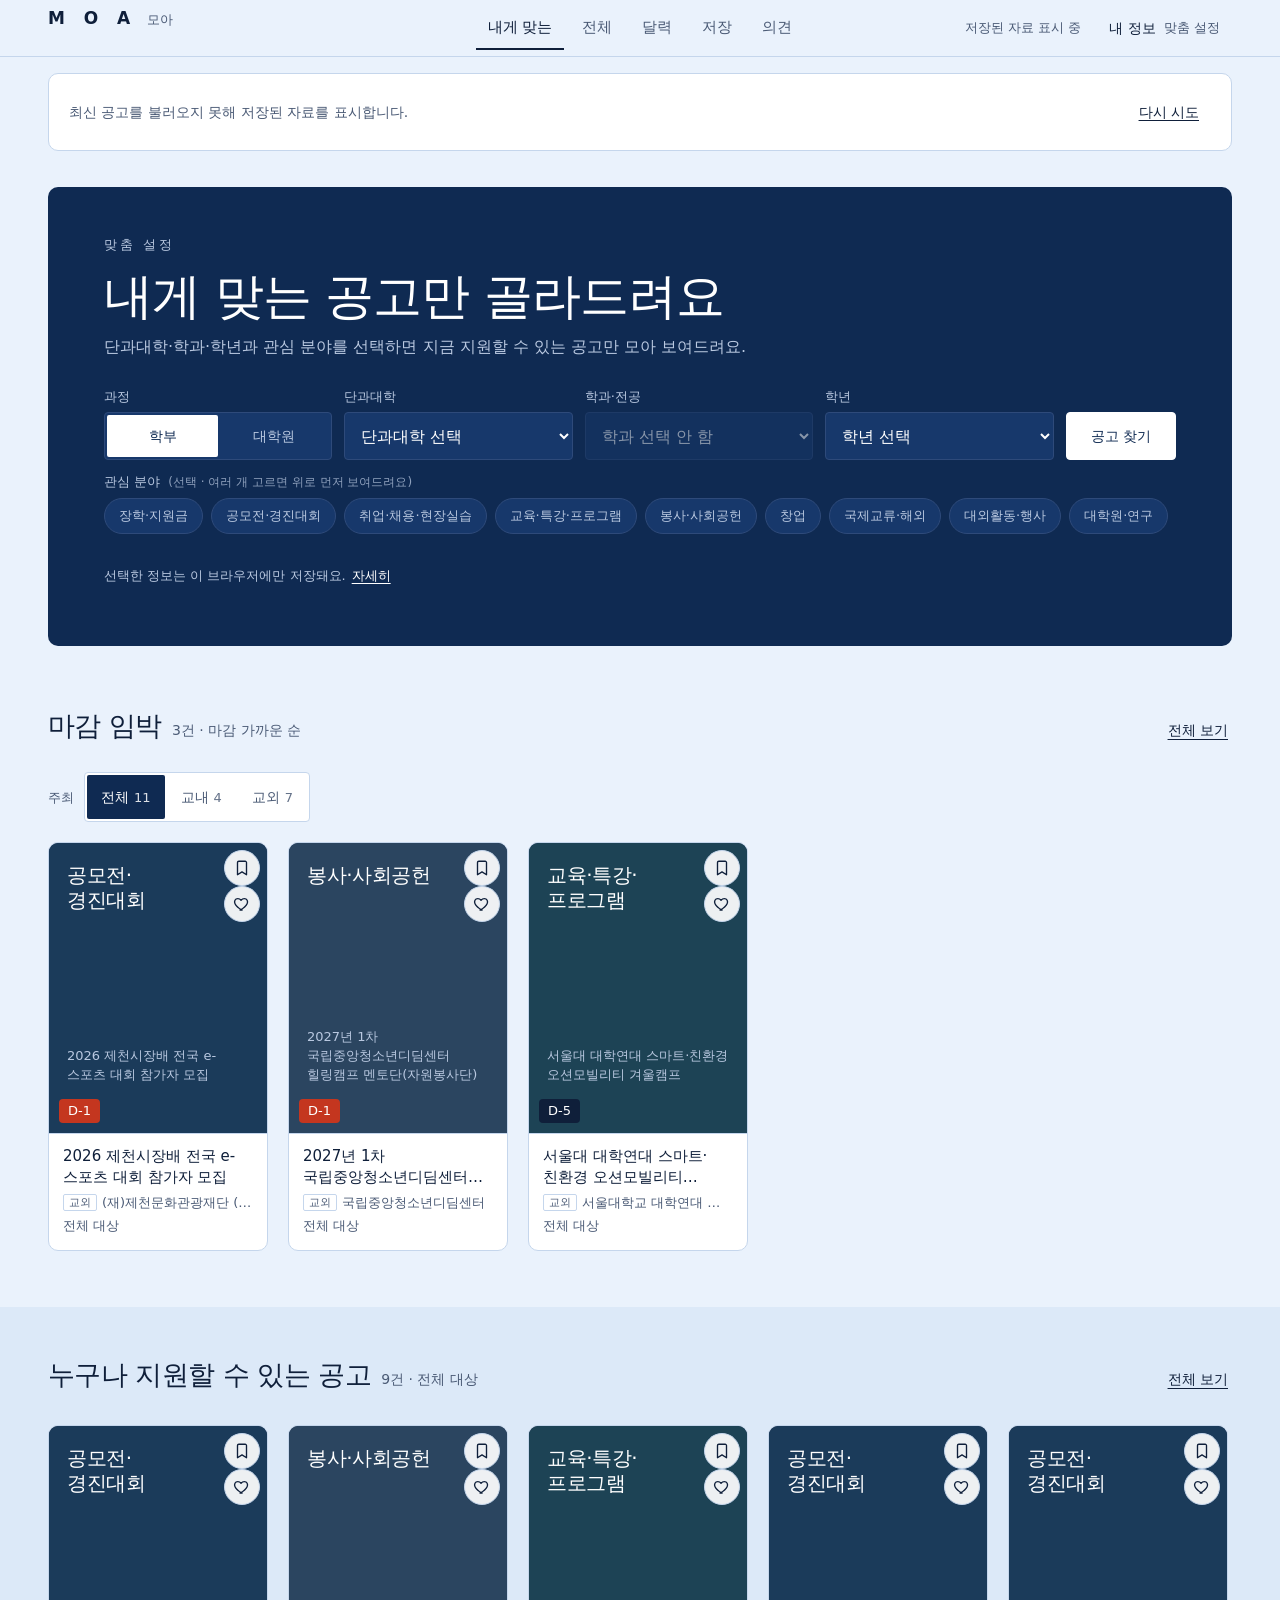
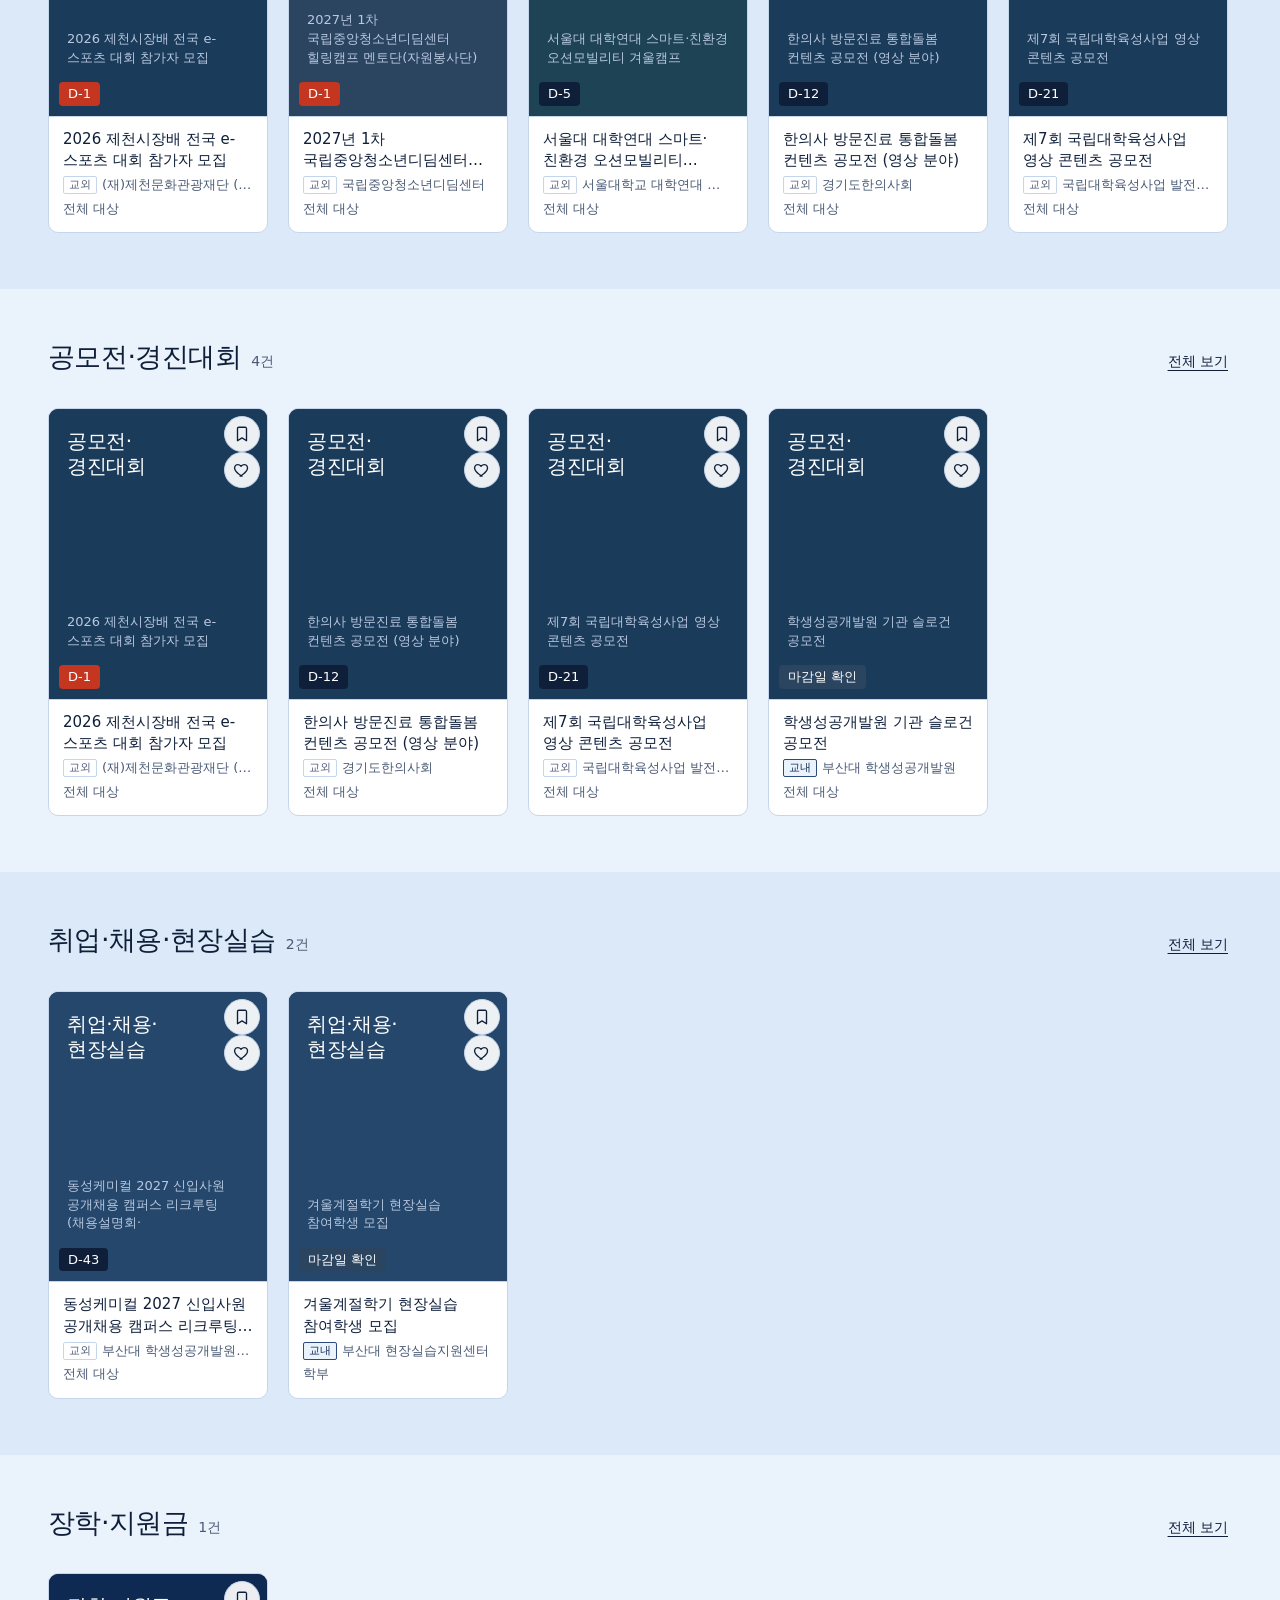
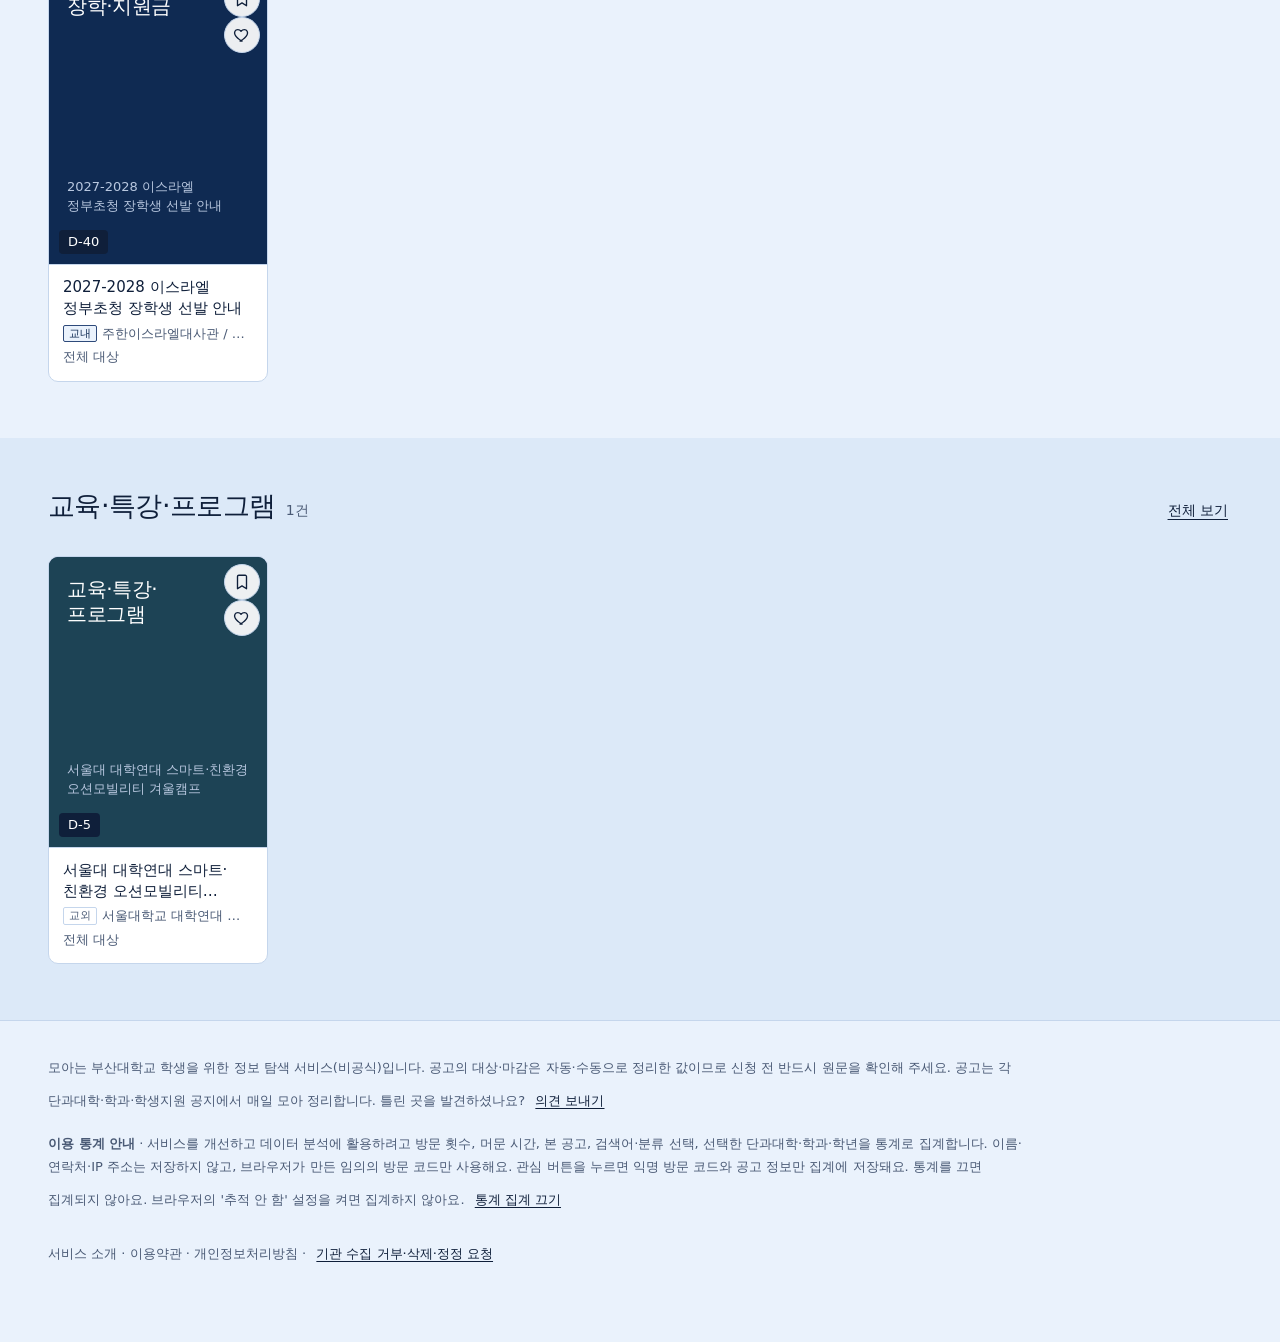
==== commit b28ecce0: "맞춤 설정에 관심 분야(다중 선택 칩) 추가 및 우선 노출·통계 수집 연동" ====
--- a/index.html
+++ b/index.html
@@ -156,6 +156,15 @@
 }
 .dark-surface select option{background:var(--dark-bg);color:var(--dark-ink)}
 .dark-surface .form .go{height:48px;min-height:48px}
+.fit-subs-field{grid-column:1/-1;margin-top:4px}
+.fit-subs-field legend span{font-weight:400;opacity:.75;margin-left:4px;font-size:12px}
+.fit-subs{display:flex;flex-wrap:wrap;gap:8px}
+.fit-sub-chip{position:relative;margin:0;cursor:pointer}
+.fit-sub-chip input{position:absolute;opacity:0;width:1px;height:1px}
+.fit-sub-chip span{display:inline-flex;align-items:center;min-height:36px;padding:6px 14px;border-radius:999px;font-size:13px;font-weight:500;background:var(--dark-field);border:1px solid var(--dark-line);color:var(--dark-sub);transition:all .15s}
+.fit-sub-chip:hover span{border-color:#fff;color:#fff}
+.fit-sub-chip input:checked+span{background:#fff;border-color:#fff;color:var(--dark-bg);font-weight:600}
+.fit-sub-chip input:focus-visible+span{outline:2px solid #fff;outline-offset:2px}
 
 /* Buttons (Strictly 2 styles, 40px height / 44px touch area, 4px radius) */
 .btn-fill,.go,.cta{
@@ -1772,7 +1781,7 @@
      <div id="fit-form-wrap">
       <span class="fit-label">맞춤 설정</span>
       <h2 class="fit-title">내게 맞는 공고만 골라드려요</h2>
-      <p class="fit-sub">단과대학·학과·학년을 선택하면 지금 지원할 수 있는 공고만 모아 보여드려요.</p>
+      <p class="fit-sub">단과대학·학과·학년과 관심 분야를 선택하면 지금 지원할 수 있는 공고만 모아 보여드려요.</p>
       <form class="form" id="form" autocomplete="off">
        <fieldset class="field">
         <legend>과정</legend>
@@ -1785,6 +1794,10 @@
        <div class="field"><label for="dept">학과·전공</label><select id="dept"></select></div>
        <div class="field"><label for="grade">학년</label><select id="grade"></select></div>
        <button class="go" type="submit">공고 찾기</button>
+       <fieldset class="field fit-subs-field">
+        <legend>관심 분야 <span>(선택 · 여러 개 고르면 위로 먼저 보여드려요)</span></legend>
+        <div class="fit-subs" id="fit-subs"></div>
+       </fieldset>
       </form>
       <details class="privacy">
        <summary>선택한 정보는 이 브라우저에만 저장돼요. <span>자세히</span></summary>
@@ -2000,7 +2013,7 @@
 <script>
 const COLLEGES=[{"name": "인문대학", "depts": ["고고학과", "국어국문학과", "노어노문학과", "독어독문학과", "불어불문학과", "사학과", "언어정보학과", "영어영문학과", "일어일문학과", "중어중문학과", "철학과", "한문학과"]}, {"name": "사회과학대학", "depts": ["문헌정보학과", "미디어커뮤니케이션학과", "사회복지학과", "사회학과", "심리학과", "정치외교학과", "행정학과"]}, {"name": "자연과학대학", "depts": ["대기환경과학과", "물리학과", "미생물학과", "분자생물학과", "생명과학과", "수학과", "지질환경과학과", "통계학과", "해양학과", "화학과"]}, {"name": "공과대학", "depts": ["건설융합학부", "건축공학과", "건축학전공", "고분자공학과", "기계공학부", "도시공학과", "미래도시건축환경융합전공", "산업공학과", "유기소재시스템공학과", "재료공학부", "전기공학전공", "전기컴퓨터공학부", "전자공학과", "조선해양공학과", "첨단IT자율전공", "첨단모빌리티자율전공", "첨단소재자율전공", "토목공학전공", "항공우주공학과", "화공생명공학부", "환경공학전공"]}, {"name": "정보의생명공학대학", "depts": ["의생명융합공학부", "정보컴퓨터공학부"]}, {"name": "사범대학", "depts": ["교육학과", "국어교육과", "독어교육과", "물리교육과", "불어교육과", "생물교육과", "수학교육과", "역사교육과", "영어교육과", "유아교육과", "윤리교육과", "일반사회교육과", "지구과학교육과", "지리교육과", "체육교육과", "특수교육과", "화학교육과"]}, {"name": "경제통상대학", "depts": ["경제학부", "공공정책학부", "관광컨벤션학과", "국제학부", "무역학부"]}, {"name": "경영대학", "depts": ["경영학과", "핀테크융합전공"]}, {"name": "약학대학", "depts": ["약학과", "제약학과"]}, {"name": "생활환경대학", "depts": ["식품영양학과", "실내환경디자인학과", "아동가족학과", "의류학과"]}, {"name": "예술대학", "depts": ["디자인학과", "무용학과", "미술학과", "예술문화영상학과", "음악학과", "조형학과", "한국음악학과"]}, {"name": "나노과학기술대학", "depts": ["광메카트로닉스공학과", "나노메카트로닉스공학과", "나노에너지공학과"]}, {"name": "생명자원과학대학", "depts": ["IT응용공학과", "동물생명자원과학과", "바이오산업기계공학과", "바이오소재과학과", "바이오환경에너지학과", "생명환경화학과", "식물생명과학과", "식품공학과", "식품자원경제학과", "원예생명과학과", "조경학과"]}, {"name": "간호대학", "depts": ["간호학과"]}, {"name": "의과대학", "depts": ["의예과", "의학과"]}, {"name": "법과대학", "depts": []}, {"name": "스포츠과학부", "depts": ["스포츠과학과"]}, {"name": "학부대학", "depts": []}, {"name": "글로벌자유전공학부", "depts": []}, {"name": "치의학전문대학원", "depts": ["치의학과"]}, {"name": "한의학전문대학원", "depts": ["한의과학과", "한의학과"]}, {"name": "기타 학부·전공", "depts": ["BNK디지털금융학과", "EES융합전공", "나노반도체공정장비계약학과", "나노자율전공", "반도체공학전공", "발전공학과", "수소미래에너지융합전공", "응용생명융합학부 그린바이오전공", "응용생명융합학부 생명자원시스템공학전공", "자유전공학부", "첨단융합학부", "첨단융합학부 정보의생명공학자율전공"]}];
 const snapshot=[["2026-10-30", "PNU AI 테크클래스 (Gemini Notebook / Flow)", "교육·AI", "부산대 AI융합교육원", "학부·대학원 재학생, 전공 무관", "Notebook ~11-12 14:00; Flow ~11-19 14:00", "11-13 15:00~17:00; 11-20 15:00~17:00", "과정별 약 15명", "과목노트 RAG 실습 또는 AI 영상 제작·저작권 점검", "학생역량지원시스템 > 비교과 프로그램", "접수중", "https://cse.pusan.ac.kr/bbs/cse/2055/1469383/artclView.do", "두 과정은 같은 모집 공지에 묶어 1행 기록", "2026-11-19", "https://cse.pusan.ac.kr/editorFile/images/000179/20261030161104235_5GKVBCCT.png", "전체", "전체", "전체", "전체", "교육·특강·프로그램", "cse"], ["2026-10-30", "Oracle AI Startup Bootcamp 부산 1기", "교육·취업", "한국오라클 / 학부대학", "만 15~34세 미취업 청년; 졸업·졸업예정·휴학생 및 학점 이수완료 재학생 등", "얼리버드 ~11-09; 일반 ~11-15", "2026-11-16~2027-01-28", "정원 미공개", "AI 서비스 구현·배포, 사업화 프로젝트; 과정비/지원금 세부 공개 중", "모집 홈페이지 신청", "접수중", "https://www.pusan.ac.kr/kor/CMS/Board/Board.do?board_seq=1511854&mgr_seq=3&mode=view&page=1", "부산대 공지와 오라클 과정 페이지 확인", "2026-11-15", "https://www.pusan.ac.kr/kor/ajx_json/UploadMgr/downloadRun.do?qcode=Qm9hcmQsNDEyMDQxLFk=\nhttps://www.pusan.ac.kr/kor/ajx_json/UploadMgr/downloadRun.do?qcode=Qm9hcmQsNDEyMDQyLFk=", "전체", "전체", "전체", "전체", "교육·특강·프로그램", "pnu_main"], ["2026-10-29", "AI와 만난 인문학 수업(전공연계형 팀 프로그램)", "교육·공모전", "부산대 디지털인문학센터", "인문대 개설 전공·교양 수강 학부생 2~4인 팀", "2026-10-19~11-16", "발표 2026-12-04", "12팀 선착순", "대상 100만원, 최우수 60만원, 우수 40만원 팀별 장학금", "신청서 이메일 제출", "접수중", "https://www.pusan.ac.kr/kor/CMS/Board/Board.do?board_seq=1511831&mCode=MN095&mgr_seq=3&mode=view&page=2&searchKeyword=%EC%B0%BD%EC%97%85", "10-20 최초 공고 후 10-29 잔여석 안내; 최초 공고 링크를 대표로 사용", "2026-11-16", "https://www.pusan.ac.kr/_UPLOAD/IMAGE/Board/images/000134/2026%ED%95%99%EB%85%84%EB%8F%84_%EB%94%94%EC%A7%80%ED%84%B8%EC%9D%B8%EB%AC%B8%ED%95%99%EC%84%BC%ED%84%B0_%EC%A0%84%EA%B3%B5_%EC%97%B0%EA%B3%84%ED%98%95_%EA%B5%90%EC%9C%A1_%ED%94%84%EB%A1%9C%EA%B7%B8%EB%9E%A8_-_AI%EC%99%80_%EB%A7%8C%EB%82%9C_%EC%9D%B8%EB%AC%B8%ED%95%99_%EC%88%98%EC%97%85_%ED%99%8D%EB%B3%B4_%ED%8F%AC%EC%8A%A4%ED%84%B0_1.jpg", "인문대학", "전체", "전체", "학부", "공모전·경진대회", "pnu_main"], ["2026-10-28", "PNU AI Agent Challenge (Gemini Enterprise 활용)", "공모전·AI", "부산대 에듀테크센터", "부산대 학부·대학원 재학생; 개인 또는 팀", "참여 신청 10-28 16:00~11-27 18:00; 작품 제출 12-01~2027-01-08 18:00", "교육 선택 참여; 공모 발표일 별도 안내", "총 30개 작품 시상", "Gemini Enterprise 이용 신청; 총장상 대상 140만원 등", "참여 신청 Google Form; 작품 이메일 제출", "접수중", "https://www.pusan.ac.kr/kor/CMS/Board/Board.do?board_seq=1511804&mCode=MN095&mgr_seq=3&mode=view&page=2", "참여 신청과 작품 제출은 별도; 중복 게시 미반영", "2026-11-27", "https://www.pusan.ac.kr/_UPLOAD/IMAGE/Board/images/000134/20261028155804740_CMLDD3EO.png", "전체", "전체", "전체", "전체", "공모전·경진대회", "pnu_main"], ["2026-10-28", "학생성공개발원 기관 슬로건 공모전", "공모전", "부산대 학생성공개발원", "부산대 재적생·졸업생", "공식 본문 게시종료 2026-11-13; 세부 접수기한 상충 가능", "해당 없음", "1인 최대 2개", "한글 20자 이내+영문 6단어 이내; 수상금 있음", "이메일 접수 jobmail@pusan.ac.kr", "기한 확인 필요", "https://www.pusan.ac.kr/kor/CMS/Board/PopupBoard.do?board_seq=1511814&mgr_seq=3&mode=view", "다른 미러본에 11-09 마감 표시가 있어 원문 담당자 확인 필요", "", "", "전체", "전체", "전체", "전체", "공모전·경진대회", "pnu_main"], ["2026-10-23", "Microsoft AI 실전 프로젝트 과정 in 부산", "교육·취업", "Microsoft K-뉴딜 아카데미 / 부산대 AI융합교육원", "27년 2월 졸업예정 4학년·졸업자·휴학생; 미취업 청년; 정보컴퓨터공학부 우대, 타 전공 가능", "~2026-11-27", "2026-12-14~2027-02-25; 주중 09~18시, 총 400시간", "최대 35명", "출석 80% 이상 월 훈련장려금 50만원, 노트북 대여, 수료증", "ms-academy.kr/knd-busan 신청", "접수중", "https://cse.pusan.ac.kr/bbs/cse/2055/1467926/artclView.do", "SW센터/학과 미러 공지는 한 건으로 통합; 부산대 공식 공지(11-03): https://www.pusan.ac.kr/kor/CMS/Board/Board.do?mCode=MN095&mgr_seq=3&mode=view&mgr_seq=3&board_seq=1511937", "2026-11-27", "https://cse.pusan.ac.kr/editorFile/images/000173/20261023122723650_V537RI59.jpg", "전체", "전체", "4학년", "전체", "교육·특강·프로그램", "cse"], ["2026-10-22", "WDC 도시디자인 실험실 2기", "대외활동·디자인", "부산광역시 / 부산디자인진흥원", "지역 대학생·유학생·일반 청년", "공고 게시종료 2026-10-31; 정확한 신청 마감은 첨부 포스터 확인", "첨부 포스터 확인", "미공개", "도시문제 해결 디자인 프로젝트·전문가 멘토링·수료증", "공고/첨부 포스터 내 신청 링크", "마감·확인 필요", "https://www.pusan.ac.kr/kor/CMS/Board/Board.do?board_seq=1511702&mgr_seq=3&mode=view", "공지 본문은 세부일정 대신 첨부 안내자료를 참조", "", "https://www.pusan.ac.kr/kor/ajx_json/UploadMgr/downloadRun.do?qcode=Qm9hcmQsNDExNzg0LFk=\nhttps://www.pusan.ac.kr/kor/ajx_json/UploadMgr/downloadRun.do?qcode=Qm9hcmQsNDExNzg1LFk=", "전체", "전체", "전체", "전체", "대외활동·행사", "pnu_main"], ["2026-10-19", "겨울계절학기 현장실습 참여학생 모집", "현장실습·취업", "부산대 현장실습지원센터", "재학생; 자격·기업별 실습 정보는 학생지원시스템 및 매뉴얼 확인", "신청 2026-11-20부터; 공지 제목상 세부 일정 순차 안내", "2026 겨울계절학기", "기업별 상이", "현장실습 및 학점 연계 가능; 배정조건은 시스템 공고 확인", "현장실습지원센터 시스템", "접수예정", "https://www.pusan.ac.kr/kor/CMS/Board/Board.do?board_seq=1511646&mgr_seq=3&mode=view&page=1", "동일 날짜의 참여기업 모집 공고는 기업 대상이라 학생용 시트에서 제외", "", "https://www.pusan.ac.kr/_UPLOAD/IMAGE/Board/images/000133/%ED%98%84%EC%9E%A5%EC%8B%A4%EC%8A%B5_%ED%95%99%EC%83%9D%EB%AA%A8%EC%A7%91.png", "전체", "전체", "전체", "학부", "취업·채용·현장실습", "pnu_main"], ["2026-10-30", "2026학년도 제5기 'Arise PNU 글로벌 사회공헌단' 참여자 모집", "해외봉사", "부산대 학생과 · 국립대학육성사업", "부산대 소속 교수·강사·직원 및 학부·대학원 재학생 (8인 이상 팀 구성)", "신청 2026-11-16 ~ 11-20 17:00", "파견 2026-12-24 ~ 2027-01-31 (아시아 지역)", "4개 팀 내외", "해외 봉사활동 활동비 지원", "원문·첨부 참조", "모집 중", "https://cse.pusan.ac.kr/bbs/cse/2055/1469389/artclView.do", "", "2026-11-20", "https://cse.pusan.ac.kr/editorFile/images/000179/20261030165158665_CUEBYLT2.png", "전체", "전체", "전체", "전체", "봉사·사회공헌", "cse"], ["2026-10-26", "2026년도 연구실 안전문화 캠페인 공모전", "공모전", "연구실 안전문화 캠페인 주관 기관 (원문 확인)", "부산대학교 재학생 (학부생·대학원생)", "접수 2026-10-26 ~ 12-04", "분야: 카드뉴스·포스터·영상 / 주제: 연구실 안전사고·금속화재 예방 및 대응", "", "", "원문·첨부 참조", "모집 중", "https://bce.pusan.ac.kr/bbs/bce/220/1468067/artclView.do", "같은 공고가 다른 3곳에도 게시됨.", "2026-12-04", "https://bce.pusan.ac.kr/editorFile/images/000174/20261026095141559_B5AQP26V.jpg", "전체", "전체", "전체", "전체", "공모전·경진대회", "bce"], ["2026-10-27", "2026년도 통일간호리더장학금 신청", "장학금", "대한간호협회 / 부산대 간호대학", "북한에서 이주하여 현재 간호대학에 재학 중인 학생", "제출기한 2026-12-04 18:00까지", "", "", "통일간호리더장학금", "신청서·자기소개서 및 학업계획서·교수추천서 제출 (제출처는 원문 참조)", "모집 중", "https://nursing.pusan.ac.kr/bbs/nursing/1342/1468295/artclView.do", "", "2026-12-04", "", "간호대학", "전체", "전체", "전체", "장학·지원금", "nursing"], ["2026-10-30", "2026 블루푸드 메뉴 개발 경진대회", "경진대회", "부산대 산학협력단 블루푸드테크 혁신센터(ICC)", "생활과학대학 식품영양학과 학부생 (팀당 2~4명, 총 24명 내외)", "최종 메뉴 기획서 제출 ~ 2026-11-26", "대회 2026-11-27(금) 13:00~16:00", "24명 내외", "대상 1팀 상금 50만원", "원문·첨부 참조", "모집 중", "https://fsn.pusan.ac.kr/bbs/fsn/445/1469387/artclView.do", "원문은 '생활과학대학'으로 표기 — 현 명칭 생활환경대학으로 분류.", "2026-11-26", "", "생활환경대학", "식품영양학과", "전체", "학부", "공모전·경진대회", "fsn"], ["2026-10-28", "IBK기업은행 2027년 동계 체험형 청년인턴 공개채용", "채용·인턴", "IBK기업은행 (외부)", "만 19세 이상 만 34세 이하 (군복무 기간에 따라 상한 연장)", "~ 2026-11-16 10:00", "", "금융일반 340명 / 디지털·IT 50명", "", "원문·첨부 참조", "모집 중", "https://history.pusan.ac.kr/bbs/history/174/1468537/artclView.do", "", "2026-11-16", "https://history.pusan.ac.kr/editorFile/images/000176/20261028113741930_CD37JRK1.png", "전체", "전체", "전체", "전체", "취업·채용·현장실습", "history"], ["2026-10-28", "2026 하반기 삼성전자 협력사 온라인 채용박람회", "채용", "삼성전자 협력사 (외부)", "신입·경력 구직자 (원문 확인)", "2026-10-28 ~ 11-15", "", "삼성전자 우수협력사 40여 개", "", "홈페이지 접수 (원문 링크 참조)", "모집 중", "https://history.pusan.ac.kr/bbs/history/174/1468541/artclView.do", "", "2026-11-15", "https://history.pusan.ac.kr/editorFile/images/000176/20261028114121567_T4YR0XGQ.png", "전체", "전체", "전체", "전체", "취업·채용·현장실습", "history"], ["2026-10-28", "서울대 대학연대 스마트·친환경 오션모빌리티 겨울캠프", "교육·캠프", "서울대학교 대학연대 지역인재양성사업단", "전국 거점국립대 학부생·대학원생 (과정별 약 20명 선발)", "신청 ~ 2026-12-11", "2027-01-07~08 서울대 관악캠퍼스", "", "참가비 무료, 왕복 교통비·숙박비 지원", "원문·첨부 참조", "모집 중", "https://aerospace.pusan.ac.kr/bbs/aerospace/96/1468530/artclView.do", "", "2026-12-11", "", "전체", "전체", "전체", "전체", "교육·특강·프로그램", "aerospace-ae"], ["2026-10-28", "2026 겨울 학부생 연구 프로그램 (에너지신산업-연구보고서 작성 경진대회)", "연구", "부산대 첨단융합학부", "첨단융합학부 학사과정 재학생 (나노과학기술대학 재학생도 참여 가능)", "지원 ~ 2026-11-17 23:59", "겨울방학 중 운영", "", "", "원문·첨부 참조", "모집 중", "https://nanomecha.pusan.ac.kr/bbs/nanomecha/1324/1468506/artclView.do", "첨단융합학부 소속은 '기타 학부·전공'으로 분류. 같은 공고가 다른 2곳에도 게시됨.", "2026-11-17", "https://nanomecha.pusan.ac.kr/editorFile/images/000176/2026-%EA%B2%A8%EC%9A%B8-%EC%97%B0%EA%B5%AC%EB%B3%B4%EA%B3%A0%EC%84%9C-%EC%9E%91%EC%84%B1-%EA%B2%BD%EC%A7%84%EB%8C%80%ED%9A%8C-%ED%8F%AC%EC%8A%A4%ED%84%B0_1.png", "나노과학기술대학,기타 학부·전공", "전체", "전체", "학부", "교육·특강·프로그램", "nanomecha"], ["2026-10-20", "2026 에코니티(이산)-대한환경공학회 우수학생 장학금 포상 공모", "장학금", "㈜에코니티·㈜이산·대한환경공학회", "환경공학 분야 우수 학부생·대학원생 (학부 8명 / 대학원 2명 선발)", "서류접수 ~ 2026-11-20 18:00", "", "", "총 상금 1,200만원 (학부 1인 100만원)", "원문·첨부 참조", "모집 중", "https://pnuenv.pusan.ac.kr/bbs/pnuenv/525/1467539/artclView.do", "추정(게시 학과 기준).", "2026-11-20", "", "공과대학", "환경공학전공", "전체", "전체", "장학·지원금", "pnuenv"], ["2026-10-31", "2026 한국정치학회 연례학술회의 논문·패널 공모 (Call for Papers)", "학술", "한국정치학회 (외부)", "한국정치학회 회원 (비회원은 회원가입 필요), 관심 있는 대학원생 대상 안내", "발표논문 제출 ~ 2026-12-02", "학술회의 2026-12-12 명지대 인문캠퍼스", "", "", "원문·첨부 참조", "모집 중", "https://polsci.pusan.ac.kr/bbs/polsci/1080/1470629/artclView.do", "추정(게시 학과 기준).", "2026-12-02", "", "사회과학대학", "정치외교학과", "전체", "대학원", "대학원·연구", "polsci"], ["2026-10-30", "[청년취업사관학교] 양천캠퍼스 AI 융합 3기 교육생 모집", "교육·취업", "서울시 청년취업사관학교 (외부)", "청년 (원문 확인)", "모집 2026-10-28 ~ 11-27", "서울 양천캠퍼스 (콘텐츠디자인·데이터분석·디지털마케팅)", "", "교육비 무료 (예치금 최대 10만원, 수료 후 반환)", "원문·첨부 참조", "모집 중", "https://history.pusan.ac.kr/bbs/history/174/1469341/artclView.do", "서울 소재 프로그램. 외부 공고.", "2026-11-27", "https://history.pusan.ac.kr/editorFile/images/000179/20261030112647960_12PPQ7SY.png", "전체", "전체", "전체", "전체", "교육·특강·프로그램", "history"], ["2026-10-30", "2026학년도 겨울계절수업 교류 수학 안내 (타 대학 수강)", "학사·교류", "부산대 학사과", "교류 수학(타 대학 겨울계절수업 수강)을 희망하는 재학생", "신청 대학별 상이 (2026-11-02 ~ 11-26) · 소속 학과사무실로 신청", "", "", "", "신청서류(수학신청원·성적증명서 등)를 소속 학과사무실에 제출", "모집 중", "https://www.pusan.ac.kr/kor/CMS/Board/Board.do?mCode=MN095&mgr_seq=3&mode=view&mgr_seq=3&board_seq=1511851", "대학별 신청기한: 동의대·동아대 11/2 · 동국대 WISE·경북대 11/3 · 서강대·부산외대·제주대·경성대·한국교원대·한양대·한양대 에너지신산업·고려대 에너지신산업 11/4 · 전남대 HUSS·영남대·중앙대 첨단소재·고려대·성균관대·서울시립대(2종) 11/9 · 울산대 11/12 · 인하대 11/16 · 동명대 11/23 13:00 · 고려대 국제동계대학 11/26. 개별 마감을 지킬 것(대학 공문의 기한은 소속대학 추천기한). 링크는 대표 1건(전남대 HUSS)이며 대학별 안내는 같은 게시판에 개별 게시됨. 동명대 안내(11-13): https://www.pusan.ac.kr/kor/CMS/Board/Board.do?mCode=MN095&mgr_seq=3&mode=view&mgr_seq=3&board_seq=1512180", "2026-11-26", "", "전체", "전체", "전체", "학부", "교육·특강·프로그램", "pnu_main"], ["2026-10-30", "효원상담원 심리기술훈련 7차 (신체감각·이완을 통한 심리안정화)", "교육·비교과", "부산대 효원상담원", "부산대 학생 (원문 확인)", "신청 2026-10-19 ~ 11-17", "2026-11-20(금) 10:30~11:30", "", "", "학생지원시스템 → 학생역량 → 비교과 프로그램에서 신청", "모집 중", "https://www.pusan.ac.kr/kor/CMS/Board/Board.do?mCode=MN095&mgr_seq=3&mode=view&mgr_seq=3&board_seq=1511852", "같은 안내 재게시(2026-11-05): https://www.pusan.ac.kr/kor/CMS/Board/Board.do?mCode=MN095&mgr_seq=3&mode=view&mgr_seq=3&board_seq=1511990", "2026-11-17", "https://www.pusan.ac.kr/_UPLOAD/IMAGE/Board/images/000134/2026%ED%95%99%EB%85%84%EB%8F%84_%EC%8B%AC%EB%A6%AC%EA%B8%B0%EC%88%A0%ED%9B%88%EB%A0%A8_%ED%8F%AC%EC%8A%A4%ED%84%B0_yellow_2.jpg\nhttps://www.pusan.ac.kr/kor/ajx_json/UploadMgr/downloadRun.do?qcode=Qm9hcmQsNDEyMDQwLFk=", "전체", "전체", "전체", "전체", "교육·특강·프로그램", "pnu_main"], ["2026-10-28", "일자리첫걸음보장센터 기업탐방 프로그램 (BNK·부산 신항만·보쉬렉스로스코리아·대한항공·한화오션)", "취업·진로", "부산대 일자리첫걸음보장센터", "2027년 2월 졸업예정자 및 졸업 후 1년 이내 졸업한 취업준비생", "기업별 신청마감 상이 (대한항공 ~11-16 18:00 등)", "BNK 11/13(금) 09:30~17:00 · 대한항공(부산) 11/20(금) 09:30~18:00 등", "", "", "원문·첨부 참조", "모집 중", "https://job.pusan.ac.kr/ko/notice/notice/view/204522?p=1", "기업별 신청마감이 다름. 원문에서 지원하려는 기업의 마감 확인.", "2026-11-16", "https://job.pusan.ac.kr/attachment/view/1589426/%EA%B8%B0%EC%97%85%ED%83%90%EB%B0%A9+%ED%8F%AC%EC%8A%A4%ED%84%B0+%EB%AA%A8%EC%9D%8C%EC%A7%91.png?ts=0", "전체", "전체", "4학년", "전체", "취업·채용·현장실습", "job"], ["2026-11-02", "2026학년도 동계 글로벌 현장실무 프로젝트 참여학생 모집 (호주 시드니)", "해외현장실습", "부산대 학생성공개발원 현장실습지원센터", "학부 4~7학기 재학생 중 학과 추천자(학과당 1인); 직전학기 3.5 이상·토익스피킹 IH 이상(환산); 2026-2학기 휴학생·2027.2월 졸업자 불가", "2026-11-06 ~ 2026-11-16", "해외 교육 2027-01-05~01-29(23박 25일, 호주 시드니); 운영 2026.11월~2027.2월", "학과당 1인 추천", "해외현장실습 3학점(일반선택), 학교 지원 장학금 500만원(현지 교육비·숙박비·안전관리비); 항공권·비자·식비는 개인 부담", "학과 추천을 받은 학생이 지원서·첨부자료를 이메일로 제출 (세부는 원문 참조)", "접수예정", "https://www.pusan.ac.kr/kor/CMS/Board/Board.do?mCode=MN095&mgr_seq=3&mode=view&mgr_seq=3&board_seq=1511923", "주관 부서(현장실습지원센터) 공지 기준 마감 11-16. 학과별 추천 접수 기한은 더 빠를 수 있음(학과 게시본: nanomecha 11-04 12시, japan 11-11 18시). 같은 공고의 다른 게시: https://englishedu.pusan.ac.kr/bbs/englishedupnu/312/1470724/artclView.do / https://archaeology.pusan.ac.kr/bbs/archaeology/208/1470719/artclView.do / https://philosophy.pusan.ac.kr/bbs/philosophy/1450/1470733/artclView.do / https://nanomecha.pusan.ac.kr/bbs/nanomecha/1324/1470715/artclView.do / https://japan.pusan.ac.kr/bbs/japan/852/1470723/artclView.do", "2026-11-16", "https://www.pusan.ac.kr/_UPLOAD/IMAGE/Board/images/000135/%ED%98%84%EC%9E%A5%EC%8B%A4%EC%8A%B5_%ED%95%99%EC%83%9D%EB%AA%A8%EC%A7%91-_%EB%B3%B5%EC%82%AC%EB%B3%B8_(5).png", "전체", "전체", "전체", "학부", "국제교류·해외", "pnu_main"], ["2026-11-02", "「이런(e-Learn) 한 컷, 영상 공모전」", "공모전", "한국보건복지인재원", "대한민국 국민 누구나 (개인/팀, 팀은 최대 3인)", "접수 2026-10-06 ~ 2026-11-15 23:59 (포스터)", "심사 11-16~11-24, 결과 발표 11-25, 시상식 12-02", "부문별 1인(1팀)당 1개 작품 제출 가능", "총 10편 시상: 대상 100만원 1편, 최우수상 50만원 2편, 우수상 30만원 3편, 장려상 10만원 4편", "이메일로 신청서·청렴서약서·작품 파일 제출 (주소는 포스터·원문 참조)", "모집 중", "https://www.pusan.ac.kr/kor/CMS/Board/Board.do?mCode=MN095&page=2&mgr_seq=3&mode=view&mgr_seq=3&board_seq=1511881", "마감일은 포스터 이미지에서 확인(11/15 23:59). 부문: AI 영상, 숏폼 영상.", "2026-11-15", "https://www.pusan.ac.kr/_UPLOAD/IMAGE/Board/images/000135/01_%E3%80%8C%EC%9D%B4%EB%9F%B0(e-Learn)_%ED%95%9C_%EC%BB%B7,_%EC%98%81%EC%83%81_%EA%B3%B5%EB%AA%A8%EC%A0%84%E3%80%8D_%ED%8F%AC%EC%8A%A4%ED%84%B0.png", "전체", "전체", "전체", "전체", "공모전·경진대회", "pnu_main"], ["2026-11-02", "2026년 공공데이터 활용 경진대회", "공모전", "한국체육산업개발(주)", "공공데이터에 관심 있는 국민 누구나 (개인·단체, 기업, 학생, 일반 국민)", "접수 2026-11-02 ~ 2026-12-01 18:00 (포스터)", "심사 12월 중, 결과 발표 12월 말(개별 통보)", "", "최우수상 300만원 상당, 우수상 200만원 상당, 장려상 100만원 상당(각 1건)", "이메일로 참가신청서·기획서·개인정보 동의서 제출 (주소는 포스터 참조)", "모집 중", "https://www.pusan.ac.kr/kor/CMS/Board/Board.do?mCode=MN095&page=2&mgr_seq=3&mode=view&mgr_seq=3&board_seq=1511879", "마감일은 포스터 이미지에서 확인(12/1 18:00). 기관 개방 공공데이터 57종 중 1종 이상 활용.", "2026-12-01", "https://www.pusan.ac.kr/_UPLOAD/IMAGE/Board/images/000135/%EA%B3%B5%EA%B3%B5%EB%8D%B0%EC%9D%B4%ED%84%B0_%ED%99%9C%EC%9A%A9_%EA%B2%BD%EC%A7%84%EB%8C%80%ED%9A%8C_%ED%8F%AC%EC%8A%A4%ED%84%B0.png", "전체", "전체", "전체", "전체", "공모전·경진대회", "pnu_main"], ["2026-11-02", "2026 청년문화예술패스 이용 후기 공모전", "공모전", "문화체육관광부·한국문화예술위원회 (게시: 부산광역시)", "2026년 청년문화예술패스 이용자", "접수 2026-10-07 ~ 2026-11-15 (포스터)", "심사 11-16~11-27, 수상자 발표 12-07", "", "최우수상 20만원(1명), 우수상 10만원(2명), 장려상 5만원(10명), 참가자상 1만원(50명) 네이버페이 포인트 상품권", "청년문화예술패스 누리집에서 후기 게시글 작성 후 참여자 정보 제출", "모집 중", "https://www.pusan.ac.kr/kor/CMS/Board/Board.do?mCode=MN095&page=2&mgr_seq=3&mode=view&mgr_seq=3&board_seq=1511877", "마감일은 포스터 이미지에서 확인(11/15). 청년문화예술패스를 쓴 사람만 응모 가능해 대상이 좁을 수 있음.", "2026-11-15", "https://www.pusan.ac.kr/_UPLOAD/IMAGE/Board/images/000135/%EB%B6%99%EC%9E%842._2026%EB%85%84_%EC%B2%AD%EB%85%84%EB%AC%B8%ED%99%94%EC%98%88%EC%88%A0%ED%8C%A8%EC%8A%A4_%EC%9D%B4%EC%9A%A9_%ED%9B%84%EA%B8%B0_%EA%B3%B5%EB%AA%A8%EC%A0%84_%ED%8F%AC%EC%8A%A4%ED%84%B0.png", "전체", "전체", "전체", "전체", "공모전·경진대회", "pnu_main"], ["2026-11-02", "2027년 1차 국립중앙청소년디딤센터 힐링캠프 멘토단(자원봉사단) 모집", "봉사", "국립중앙청소년디딤센터", "청소년 치료·재활 관련 학과 전공자 및 희망 자원봉사자", "모집 2026-10-26 ~ 2026-12-07 18:00 도착분 (포스터)", "멘토 아카데미(필수) 2027-02-22~26 (2박 3일 2회차)", "80여명", "자원봉사시간 인정(92시간/11박 12일 기준), 활동보조비·숙식·교통 지원, 멘토 자원봉사단 임명장", "지원서·개인정보제공동의서·재학(졸업·휴학)증명서를 이메일로 제출 (주소는 포스터 참조)", "모집 중", "https://www.pusan.ac.kr/kor/CMS/Board/Board.do?mCode=MN095&mgr_seq=3&mode=view&mgr_seq=3&board_seq=1511880", "마감일은 포스터 이미지에서 확인(12/7 18:00). 전공 제한은 우대 조건이 아니라 모집 대상 문구라 대상은 넓게 전체로 둠.", "2026-12-07", "https://www.pusan.ac.kr/_UPLOAD/IMAGE/Board/images/000135/[%EA%B5%AD%EB%A6%BD%EC%A4%91%EC%95%99%EC%B2%AD%EC%86%8C%EB%85%84%EB%94%94%EB%94%A4%EC%84%BC%ED%84%B0]_%EB%8B%A8%EA%B8%B0%EA%B3%BC%EC%A0%95(%ED%9E%90%EB%A7%81%EC%BA%A0%ED%94%84)_%EB%A9%98%ED%86%A0(%EC%9E%90%EC%9B%90%EB%B4%89%EC%82%AC%EB%8B%A8)_%EB%AA%A8%EC%A7%91_%ED%8F%AC%EC%8A%A4%ED%84%B0.png", "전체", "전체", "전체", "전체", "봉사·사회공헌", "pnu_main"], ["2026-11-02", "해양 창업 아이디어 공모전 「Spark-up 1876」", "공모전·창업", "부산광역시·부산항만공사·한국해양진흥공사·부산테크노파크 (해운항만 창업지원 플랫폼 1876 BUSAN 운영사업, 운영: (주)테리뉴)", "항만·물류·해운·선박 분야 창업아이디어를 가진 예비창업자 및 초기창업자(1년 미만), 개인 또는 팀(팀장 포함 최대 4인), 지역 제한 없음", "접수 2026-10-21 ~ 2026-11-16 18:00 (첨부 포스터)", "1차 서류평가 11-17~11-19(결과 11-20), 2차 발표평가(PT심사) 및 최종 수상팀 선정 11-27", "분야별 최우수상·우수상, 총 4팀 시상", "총상금 1,000만원", "포스터의 QR코드로 온라인 접수", "모집 중", "https://www.pusan.ac.kr/kor/CMS/Board/Board.do?mCode=MN095&page=2&mgr_seq=3&mode=view&mgr_seq=3&board_seq=1511878", "마감일은 첨부 PDF 포스터에서 확인(11/16 18:00). 모집분야: 항만·물류, 해운·선박.", "2026-11-16", "", "전체", "전체", "전체", "전체", "창업", "pnu_main"], ["2026-10-30", "한의사 방문진료 통합돌봄 컨텐츠 공모전 (영상 분야)", "공모전", "경기도한의사회", "개인 및 팀(4명 이내), 대상 제한 없음(포스터)", "접수 2026-12-07 ~ 2026-12-18 (첨부 포스터)", "결선 PT 2027-01-17(일), 장소·시간 추후 공지", "대상 1팀, 최우수 2팀, 우수 3팀, 장려상 10팀", "대상 300만원, 최우수 100만원, 우수 50만원, 장려상 10만원 (심사 결과에 따라 변경될 수 있음)", "경기도한의사회 홈페이지(www.ggakom.org)에서 안내·양식 확인 후 접수", "접수예정", "https://kmed.pusan.ac.kr/bbs/kmed/1514/1469348/artclView.do", "마감일은 첨부 포스터에서 확인(12/18). 접수는 12/7부터라 접수예정. 영상 3분 이내 또는 1분 이내 숏츠, 두 가지를 모두 제출한 작품만 수상 가능.", "2026-12-18", "", "전체", "전체", "전체", "전체", "공모전·경진대회", "kmed"], ["2026-10-20", "2026학년도 2학기 거창군 지역출신 대학생 등록금 지원사업", "장학금", "(재)거창군장학회", "거창군 출신 대학생(만 30세 미만, 1996-10-15 이후 출생). 최종 학년·최종 학년 직전 학년(4년제 3·4학년), 직전 학기 12학점 이상 이수·평점 2.5/4.5 이상, 2026-2학기 국가장학금 신청자, 거창군 3년 이상 주민등록(학생·가족 요건)", "접수 2026-10-16 ~ 2026-11-16 09:00~18:00 (업무시간)", "지원금 2026년 12월 중 일괄 지급", "예산 범위 내", "학기당 본인부담 등록금 최대 100만원", "대학생 또는 가족 주소지 기준 거창군 읍·면 행정복지센터 방문 또는 등기 우편 신청", "모집 중", "https://onestop.pusan.ac.kr/page?menuCD=000000000000386&mode=DETAIL&seq=2205", "마감일은 첨부 공고문 PDF에서 확인(11/16 18:00). 거창군 출신(주민등록 요건)만 해당. 전액 장학금 수혜 등으로 본인부담 등록금이 없으면 지급 안 됨.", "2026-11-16", "", "전체", "전체", "3학년,4학년", "학부", "장학·지원금", "onestop"], ["2026-10-20", "2026년 2학기 안산시 대학생 본인부담 등록금 반값지원", "장학금", "안산시·(재)안산인재육성재단", "안산시 거주 요건을 충족하는 국내 대학 재학생(29세 이하, 1997-01-01 이후 출생). 기초생활수급자·장애인·법정 한부모가족·3자녀 이상 가정·차상위계층 학생, 또는 한국장학재단 소득분위 1~6구간 가정 학생. 2026-2학기 국가장학금 신청 필수", "접수 2026-10-26 ~ 2026-11-20 18:00", "", "", "본인부담 등록금의 50% (학기당 100만원 한도)", "재단 온라인 신청페이지, 우편(등기) 또는 방문 접수", "모집 중", "https://onestop.pusan.ac.kr/page?menuCD=000000000000386&mode=DETAIL&seq=2204", "마감일은 첨부 포스터 PDF에서 확인(11/20 18:00). 학생과 가족 1인 이상이 안산시에 계속 3년 이상(또는 합산 10년 이상) 주민등록 필요. 대학원·외국대학 제외.", "2026-11-20", "", "전체", "전체", "전체", "학부", "장학·지원금", "onestop"], ["2026-10-29", "2026년도 통영시 저소득 대학생 장학금 지원대상자 선발", "장학금", "통영시", "기초생활수급자·차상위계층 대학생. 2026-1학기 평균 C학점 이상, 통영시 관내 고등학교 졸업자로 공고일 현재 통영시 6년 이상 거주·관내 학교 6년 이상 재학. 대학원생·휴학생 제외", "신청 2026-11-02 ~ 2026-11-23 (업무시간 09:00~18:00)", "장학금 2026년 12월 일괄 지급", "", "1인당 최대 100만원 (선발 결과에 따라 조정될 수 있음)", "통영시 평생교육과 평생학습팀 방문 또는 등기 우편(마감일 소인분까지 인정)", "모집 중", "https://onestop.pusan.ac.kr/page?menuCD=000000000000386&mode=DETAIL&seq=2214", "마감일은 첨부 공고문(HWPX)에서 확인(11/23). 통영시 주민등록·학교 요건을 충족하는 저소득 대학생만 해당. 선발 인원은 공고문에 미표기.", "2026-11-23", "", "전체", "전체", "전체", "학부", "장학·지원금", "onestop"], ["2026-11-03", "2026년도 발전기금회계 목적사업 산학협력단 창업장학금 모집", "장학금", "부산대 산학협력단", "창업 관련 활동으로 성과를 창출한 부산대 재학 학부생 (지원불가: 직전학기 성적 2.5 미만, 수료생·유보생·휴학생, 수업연한 4년 초과자, 대학원생)", "2026-11-02~11-20 18:00", "지급 2026년 12월 중 예정 (실적기간 2026-01-01~11-30)", "예산 범위 내 점수 순 선정", "1인 최대 400만원, 차등 지급", "이메일로 제출서류 제출 (주소는 원문 참조)", "모집 중", "https://www.pusan.ac.kr/kor/CMS/Board/Board.do?mCode=MN095&mgr_seq=3&mode=view&mgr_seq=3&board_seq=1511938", "", "2026-11-20", "https://www.pusan.ac.kr/_UPLOAD/IMAGE/Board/images/000135/%EB%B6%99%EC%9E%84_3._%ED%99%8D%EB%B3%B4_%ED%8F%AC%EC%8A%A4%ED%84%B0._1.jpg", "전체", "전체", "전체", "학부", "장학·지원금", "pnu_main"], ["2026-11-03", "2026학년도 한국장학재단 농어촌 특별활동 멘토 모집 (다문화·탈북학생 멘토링, 동계방학)", "봉사·멘토링", "부산대 학생처 (한국장학재단 농어촌 특별활동)", "사회공헌에 관심 있는 부산대 재학생 중 필수 자격(학생처 운영 사회공헌 프로그램 참여 경험 등)을 모두 충족한 자", "서류접수 2026-11-17~11-22 23:00", "서류합격 11-25, 면접 11-26 16:00~18:00, 최종 발표 11-27, 사전교육 11-28 14:00~17:00; 활동 4박 5일", "총 11명", "멘토 장학금 총 100만원; 숙박비·식비·교통비·문화체험비·교재비 부담 없음", "원문·첨부(멘토 모집 공고, 프로그램 계획서) 참조", "접수예정", "https://www.pusan.ac.kr/kor/CMS/Board/Board.do?mCode=MN095&mgr_seq=3&mode=view&mgr_seq=3&board_seq=1511953", "대상이 '재학생'으로만 표기되어 학부/대학원 구분은 원문 확인 필요. 같은 공고 다른 게시: https://cse.pusan.ac.kr/bbs/cse/2055/1471640/artclView.do (대상: 부산대학교 학부 재학생)", "2026-11-22", "https://www.pusan.ac.kr/_UPLOAD/IMAGE/Board/images/000135/%EC%A0%9C%EB%AA%A9%EC%9D%84_%EC%9E%85%EB%A0%A5%ED%95%B4%EC%A3%BC%EC%84%B8%EC%9A%94._1.jpg", "전체", "전체", "전체", "전체", "봉사·사회공헌", "pnu_main"], ["2026-11-03", "제7회 국립대학육성사업 영상 콘텐츠 공모전", "공모전", "국립대학육성사업 발전협의회", "전국 36개 국립대학 대학(원)생 (휴학생 포함), 개인 또는 팀(최대 5인)", "공모기간 2026-11-02~12-27", "1차 심사위원 심사, 2차 대중성 심사(발전협의회 유튜브 조회수·좋아요)", "원문 확인", "대상 300만원, 최우수상 200만원, 우수상 150만원, 장려상 100만원 등 (발전협의회장상)", "개인 SNS 업로드 후 신청서·동영상 원본을 이메일로 접수 (주소는 원문 참조)", "모집 중", "https://bce.pusan.ac.kr/bbs/bce/220/1471295/artclView.do", "의생명융합공학부 게시본 기준(주관 기관 원문 미확인); 접수 마감 시각은 원문에 없음", "2026-12-27", "https://bce.pusan.ac.kr/editorFile/images/000180/20261103154129694_B8MPXM5I.png", "전체", "전체", "전체", "전체", "공모전·경진대회", "bce"], ["2026-11-03", "2026 사회보장 데이터를 활용한 AI 혁신 아이디어 경진대회", "공모전·AI", "보건복지부·한국사회보장정보원 등(시상 기관 기준)", "전 국민 (개인·팀 참가 가능)", "공고·접수 2026-10-21~11-20", "예선심사 11-23, 본선 및 시상 12-03", "총 16팀 시상", "대상 보건복지부 장관상 500만원 등", "참가신청서·서약서·개인정보동의서·아이디어 제안서(A4 5쪽 이내) 제출 (제출처는 원문 참조)", "모집 중", "https://bce.pusan.ac.kr/bbs/bce/220/1471294/artclView.do", "의생명융합공학부 게시본 기준", "2026-11-20", "https://bce.pusan.ac.kr/editorFile/images/000180/968588.jpg", "전체", "전체", "전체", "전체", "공모전·경진대회", "bce"], ["2026-11-03", "JTI 글로벌 아이디어 공모전", "공모전", "JTI코리아 (외부)", "원문에 대상 문구 없음", "~2026-11-20 마감", "인스타그램 DM 챗봇으로 챌린지 진행(영어); 우수 참여자 TOP 25 선발", "우수 참여자 25명", "우수 참여자 독일 함부르크 오프라인 행사 참여 기회, 2027 상반기 Traineeship 채용 우대", "인스타그램 DM으로 참여 (개인정보 활용 동의서 제출 필수)", "모집 중", "https://history.pusan.ac.kr/bbs/history/174/1470747/artclView.do", "사학과 게시본 기준. 대상 문구가 없어 전체로 둠(애매하면 넓게)", "2026-11-20", "https://history.pusan.ac.kr/editorFile/images/000180/26392_3681957_1793603235126787356.png", "전체", "전체", "전체", "전체", "공모전·경진대회", "history"], ["2026-11-04", "서울미래인재재단 대표 캐릭터 공모전 「서울의 미래, 새로운 얼굴」", "공모전", "서울미래인재재단", "개인 또는 팀(4인 이하) 누구나", "접수 2026-11-16 ~ 11-30", "11-13 재단 홈페이지 게시글에 접수 링크 공개 예정", "", "캐릭터 디자인 기본형, 스토리텔링, 활용 아이디어 공모", "온라인 접수 (접수 링크는 재단 홈페이지 게시글·원문 참조)", "접수예정", "https://www.pusan.ac.kr/kor/CMS/Board/Board.do?mCode=MN095&mgr_seq=3&mode=view&mgr_seq=3&board_seq=1511974", "첨부 공고문(PDF)·포스터 있음. 세부내용은 서울미래인재재단 홈페이지 참조", "2026-11-30", "https://www.pusan.ac.kr/_UPLOAD/IMAGE/Board/images/000135/%5B%EB%B6%99%EC%9E%842%5D_%ED%8F%AC%EC%8A%A4%ED%84%B0.jpg", "전체", "전체", "전체", "전체", "공모전·경진대회", "pnu_main"], ["2026-11-04", "IDEC 제14기 시스템반도체설계실무인력양성 장기교육과정 수강생 모집", "교육·취업", "KAIST 반도체설계교육센터(IDEC)", "반도체 분야 취업을 희망하는 전공/비전공 학부 졸업(예정)자, 취업 결격사유 없는 자", "신청 2026-11-02 ~ 11-14 (전자공학과 게시본 제목 표기)", "교육 2027-01-04 ~ 04-23(4개월, KAIST IDEC 동탄교육장); 면접 11월 5주~12월 1주(예정), 최종 발표 12월 1주", "", "교육비 전액 지원, 교육지원금(요건 충족 시), 협력기업 소개·취업 기회 제공; 디지털·아날로그 트랙", "온라인 신청 (IDEC 아카데미 홈페이지, 원문 참조)", "모집 중", "https://www.pusan.ac.kr/kor/CMS/Board/Board.do?mCode=MN095&mgr_seq=3&mode=view&mgr_seq=3&board_seq=1511971", "신청기간 11-02~11-14는 전자공학과 게시본 제목에서 확인(중앙 공지 본문에는 날짜 없음, 게시종료일 11-14 11:00). 같은 공고: https://ee.pusan.ac.kr/bbs/ee/1542/1471500/artclView.do / https://semi.pusan.ac.kr/bbs/semi/248/1471369/artclView.do. 졸업(예정)자 대상이라 학년은 4학년으로 둠(추정)", "2026-11-14", "https://www.pusan.ac.kr/kor/ajx_json/UploadMgr/downloadRun.do?qcode=Qm9hcmQsNDEyMjE5LFk=", "전체", "전체", "4학년", "학부", "교육·특강·프로그램", "pnu_main"], ["2026-11-04", "동성케미컬 2027 신입사원 공개채용 캠퍼스 리크루팅(채용설명회·채용상담회)", "취업·채용", "부산대 학생성공개발원 / 동성케미컬", "동성케미컬 채용에 관심 있는 재학생·졸업생 (특히 4학년·졸업예정자, 석사과정 이상)", "채용 접수 2027-01-05 09:00 ~ 01-18 23:59", "설명회 2026-11-12 13:00~14:00(문창회관 2층), 1:1 상담회 11-12 14:00~16:00", "", "채용설명회, 행동유형검사 해석·직무상담, 이력서·자소서 기반 진로상담; 모집분야 연구/기술·영업·생산·경영관리", "동성케미컬 채용 홈페이지 (설명회·상담회 참가 신청 방법은 원문 참조)", "접수예정", "https://job.pusan.ac.kr/ko/notice/notice/view/204563?p=1", "N열은 채용 접수 마감(2027-01-18). 설명회·상담회 자체의 사전 신청 기한은 원문에 표기 없음. 같은 공고 다른 게시: https://humanities.pusan.ac.kr/bbs/humanities/178/1471567/artclView.do / https://pnutrade.pusan.ac.kr/bbs/pnutrade/210/1471610/artclView.do / https://semi.pusan.ac.kr/bbs/semi/248/1471649/artclView.do", "2027-01-18", "https://job.pusan.ac.kr/attachment/view/1590249/%5B%EB%8F%99%EC%84%B1%EC%BC%80%EB%AF%B8%EC%BB%AC%5D+%EC%B1%84%EC%9A%A9%EC%84%A4%EB%AA%85%ED%9A%8C+%EB%B0%8F+%EC%B1%84%EC%9A%A9%EC%83%81%EB%8B%B4%ED%9A%8C+%ED%99%8D%EB%B3%B4+%ED%8F%AC%EC%8A%A4%ED%84%B0.jpg?ts=0", "전체", "전체", "전체", "전체", "취업·채용·현장실습", "job"], ["2026-11-04", "경력 없어도 쓰는 링크드인 프로필 (무료 온라인 세미나)", "교육·취업", "부산대 취업전략과·학생성공개발원", "IT 분야 취업에 관심 있는 대학생·취업준비생 (전공 무관, 링크드인 계정 없어도 참여 가능)", "신청 마감일 미표기", "2026-11-20 19:00~20:30 온라인 라이브(YouTube 스트리밍, 신청자에게 링크 안내)", "", "참가비 무료; 온라인 명함·QR, 링크드인 프로필 세팅, 첫 글·메시지 예시, 커피챗 요청법, 30일 실행 플랜", "원문의 신청페이지(event-us)에서 신청", "모집 중", "https://job.pusan.ac.kr/ko/notice/notice/view/204562?p=1", "마감일 미표기, 시작일 기준", "2026-11-20", "https://job.pusan.ac.kr/attachment/view/1590203/%EB%A7%81%ED%81%AC%EB%93%9C%EC%9D%B8_%EC%84%B8%EB%AF%B8%EB%82%98_%EC%8D%B8%EB%84%A4%EC%9D%BC.png?ts=0\nhttps://job.pusan.ac.kr/attachment/view/1590204/%EB%A7%81%ED%81%AC%EB%93%9C%EC%9D%B8_%EC%84%B8%EB%AF%B8%EB%82%98_%EC%83%81%EC%84%B8%ED%8E%98%EC%9D%B4%EC%A7%80_750px.png?ts=0", "전체", "전체", "전체", "전체", "교육·특강·프로그램", "job"], ["2026-11-04", "고영테크놀러지 2026 하반기 신입사원 채용", "채용", "고영테크놀러지 (외부)", "학력·전공 무관 (Computer & AI Vision Algorithm 모집 부문 제외), 해외출장 결격사유 없는 자", "접수 2026-11-03 ~ 11-18 23:59", "서류전형 → 역량검사 → 면접 → 최종합격, 입사 2027-01 예정", "", "모집: Industrial Solution/Medical Solution/SW 개발/제조혁신/전략기획, 석·박사 Computer & AI Vision Algorithm; 근무지 광교·여주", "고영테크놀러지 채용 홈페이지(career.kohyoung.com)", "모집 중", "https://history.pusan.ac.kr/bbs/history/174/1471434/artclView.do", "사학과 게시본 기준", "2026-11-18", "https://history.pusan.ac.kr/editorFile/images/000181/20261104125718225_7SWI797N.png", "전체", "전체", "전체", "전체", "취업·채용·현장실습", "history"], ["2026-11-04", "고려대 에너지신산업-아람코 AI Workflow Hackathon", "공모전·AI", "고려대 에너지신산업 혁신융합대학 사업단 (주최: 아람코)", "에너지신산업 혁신융합대학사업 참여 재학생 (학부 재학생)", "신청 ~2026-11-18", "11-20 온라인 OT(14시), 11-23~25 온라인 교육, 11-26 오프라인(권장), 11-27 오프라인(필수·고려대 미래융합기술관 101호)", "5개 팀 시상", "상금: 1등 200만원, 2등 100만원, 3등 50만원, 4등(2팀) 각 10만원", "참가신청서 Google Form (원문 링크 참조), 선발자 개별 연락", "모집 중", "https://ees.pusan.ac.kr/bbs/ees/460/1471447/artclView.do", "EES융합전공 게시본 기준. 모집대상이 에너지신산업 혁신융합대학사업 참여 재학생으로 한정되어 해당자만 지원 가능. 소속 단과대 정보가 없어 대상은 전체로 둠(애매하면 넓게)", "2026-11-18", "https://ees.pusan.ac.kr/editorFile/images/000181/1._AI_Workflow_Hackathon_%ED%8F%AC%EC%8A%A4%ED%84%B0.jpg", "전체", "전체", "전체", "학부", "공모전·경진대회", "ees"], ["2026-11-05", "Apple 디벨로퍼 아카데미 @ POSTECH 특별 워크숍 「AI 시대, 나만의 취향으로 커리어 시작하기」", "교육·취업", "부산대 학생성공개발원 / Apple 디벨로퍼 아카데미 @ POSTECH", "부산대 재학생·휴학생 및 졸업생 (전공·캠퍼스 무관), 선착순 50명", "사전 신청 선착순 50명 (마감일 미표기)", "2026-11-24(화) 17:00~, 문창회관 2층 다목적강의실", "50명", "커리어 탐색·진로 설계 워크숍(40분), 아카데미 6기 과정·지원 방법 안내, 멘토·동문 커피챗(선택), 간식 제공", "원문의 신청 링크로 사전 신청", "모집 중", "https://job.pusan.ac.kr/ko/notice/notice/view/204565?p=1", "마감일 미표기, 시작일 기준 (선착순이라 정원 소진 시 조기 마감). 같은 공고: https://humanities.pusan.ac.kr/bbs/humanities/178/1471660/artclView.do / https://bce.pusan.ac.kr/bbs/bce/220/1471665/artclView.do / https://phys.pusan.ac.kr/bbs/phys/1618/1471668/artclView.do", "2026-11-24", "https://job.pusan.ac.kr/attachment/view/1590432/Apple+%EB%94%94%EB%B2%A8%EB%A1%9C%ED%8D%BC+%EC%95%84%EC%B9%B4%EB%8D%B0%EB%AF%B8+%ED%8A%B9%EB%B3%84+%EC%9B%8C%ED%81%AC%EC%88%8D+%ED%99%8D%EB%B3%B4+%ED%8F%AC%EC%8A%A4%ED%84%B0.jpg?ts=0", "전체", "전체", "전체", "전체", "교육·특강·프로그램", "job"], ["2026-11-06", "[동진쎄미켐] 2026년 11월 신입/경력 정기채용", "취업·채용", "동진쎄미켐 / 부산대 사학과 취업정보 게시", "원문에 대상 제한 문구 없음(부문별 신입/경력 구분)", "접수기간 2026-11-06(금) ~ 11-15(일) 23:59", "", "부문별 상이", "연구개발·품질관리·품질보증·생산관리·구매·IT 등 신입/경력 정기채용", "원문 참조", "모집 중", "https://history.pusan.ac.kr/bbs/history/174/1471738/artclView.do", "추정(게시 학과 기준). 사학과 홈페이지에서만 확인한 게시물이며 모집 부문은 이공계 중심이나 원문에 대상 제한은 없음. 마감일은 본문 접수기간(~11/15 23:59)으로 확인.", "2026-11-15", "", "인문대학", "사학과", "전체", "전체", "취업·채용·현장실습", "history"], ["2026-11-06", "2026 섬유공학패션신발분야 전공대학생 취업멘토링 참가 신청 안내", "취업·진로", "한국섬유산업연합회 / 부산대 의류학과 공지", "섬유공학·패션·신발분야 전공자(졸업예정자 또는 전공 관련 미취업자), 2027년 상반기까지 취업 의사가 있고 고용 결격사항이 없는 만 34세 이하 청년", "모집기간 ~2026-11-20(금) 18:00까지", "오리엔테이션(OT) 2026-12월 (세부 일정은 원문 참조)", "23명 내외 (참가신청서 서류 심사로 선발)", "산업계 현업 전문가와 1:1 매칭: 직무 탐색, 진로 상담, 자기소개서·포트폴리오 컨설팅, 모의면접", "참가신청서를 이메일과 구글폼 모두 제출 (주소·링크는 원문 참조)", "모집 중", "https://fashion.pusan.ac.kr/bbs/fashion/820/1471746/artclView.do", "마감일은 본문 '모집기간 ~26.11.20(금) 18:00까지'로 확인. 대상은 전공 분야 기준으로 공과대학·생활환경대학 관련 학과를 넣은 추정이며 다른 섬유·패션 관련 전공도 해당될 수 있음.", "2026-11-20", "", "공과대학,생활환경대학", "유기소재시스템공학과,의류학과", "전체", "전체", "취업·채용·현장실습", "fashion"], ["2026-11-09", "SK AX 현직자 AI 기술특강 및 SK 채용·SKALA 설명회 참가자 모집", "교육·취업", "부산대 AI융합교육원 (부산대–SK AX 산학협력)", "전 학년 학부생 (정보컴퓨터공학부, 의생명융합공학부 데이터사이언스전공, 산업공학과 우선 선발)", "신청 2026-11-09 ~ 11-17", "2026-11-20(금) 13:30~16:00, IT관 306호 및 308호 인근 3층 로비", "선착순 100명 이내", "SK AX 현직자 AI 기술특강, SK 채용·SKALA 프로그램 설명회, 진로·취업 상담; 간식 제공", "원문 참조", "모집 중", "https://swedu.pusan.ac.kr/bbs/swedu/2265/1472147/artclView.do", "의생명융합공학부 게시본에서 신청기간 확인. 같은 공고: https://bce.pusan.ac.kr/bbs/bce/220/1472191/artclView.do / https://cse.pusan.ac.kr/bbs/cse/2055/1472190/artclView.do. 우선 선발 학과가 있으나 전 학년 학부생이 신청 가능해 대상은 전체로 둠", "2026-11-17", "", "전체", "전체", "전체", "학부", "교육·특강·프로그램", "swedu"], ["2026-11-09", "2026학년도 우수대학원생 논문연구 지원 사업 신청 안내", "대학원·연구", "부산대 일반대학원 (국립대학육성사업)", "인문·사회·예·체능계열 대학원 석·박사과정 재학생, 직전학기 평균평점 3.0 이상, 소속 단과대학장 추천 (계약학과·4단계 BK21 참여자·수료 후 연구생·유사 사업 중복 수혜자 제외)", "지원 신청 ~2026-11-11", "연구기간 선정 통보 후 ~ 2027-02-05", "", "논문 게재확정 시 연구장려 장학금 지급: KCI 등재지 80만원, SSCI·A&HCI 150만원, SCOPUS 100만원, SCIE Q1 150만원 / Q2~Q4 80만원", "원문·첨부 참조", "모집 중", "https://lais.pusan.ac.kr/bbs/lais/1289/1472267/artclView.do", "문헌정보학과 게시본 기준. '인문·사회·예·체능계열'을 인문대학·사회과학대학·경제통상대학·경영대학·예술대학·스포츠과학부로 풀어 씀(계열 기준 추정). 마감이 11-11로 임박했고 단과대학장 추천이 필요함", "2026-11-17", "", "인문대학,사회과학대학,경제통상대학,경영대학,예술대학,스포츠과학부", "전체", "전체", "대학원", "대학원·연구", "lais"], ["2026-11-09", "국립종자원 과수 육종기술 과정 교육생 추가모집", "교육·직무", "국립종자원 국제종자생명교육센터 (외부)", "관련업계 종사자, 관련학과 대학(원)생, 공무원 등", "신청 ~2026-11-19", "교육 2026-11-25(수) ~ 11-26(목), 집합교육", "추가 모집 15명", "과수 육종기술 집합교육 (세부 내용은 첨부 운영계획 참조)", "교육센터 누리집(hrd.seed.go.kr)에서 신청", "모집 중", "https://horticulture.pusan.ac.kr/bbs/horticulture/719/1471843/artclView.do", "원예생명과학과 게시본 기준. 대상이 '관련학과 대학(원)생'이라 생명자원과학대학으로 잡음(추정), 학과는 넓게 전체로 둠", "2026-11-19", "", "생명자원과학대학", "전체", "전체", "전체", "교육·특강·프로그램", "horticulture"], ["2026-11-09", "[청년취업사관학교] 성북캠퍼스 DX 6기 교육생 모집", "교육·취업", "서울시 청년취업사관학교 (외부)", "만 15세 이상 서울시 거주자 (타 지자체 거주 서울 소재 대학(원)생, 모집공고일로부터 3년 이내 서울 소재 대학(원) 졸업생, 서울 소재 기업 근무 경력자도 신청 가능)", "모집 2026-11-02 ~ 11-27", "청년취업사관학교 성북캠퍼스 (디지털마케팅·서비스기획 2개 분야)", "", "교육비 전액 무료 (예치금 10만원 납부 후 수료 시 전액 환급)", "청년취업사관학교 홈페이지(sesac.seoul.kr)에서 신청", "모집 중", "https://history.pusan.ac.kr/bbs/history/174/1471832/artclView.do", "사학과 게시본 기준. 서울 소재 프로그램. 외부 공고.", "2026-11-27", "https://img2.stibee.com/26392_3687402_1793788482139154578.jpg", "전체", "전체", "전체", "전체", "교육·특강·프로그램", "history"], ["2026-11-09", "2027-2028 이스라엘 정부초청 장학생 선발 안내", "장학금", "주한이스라엘대사관 / 부산대 국제처", "석·박사 학위과정, 박사 후 과정, 연구과정, 하계어학과정 지원자 (세부 자격요건은 첨부 참조)", "지원마감 2027-01-15 (도착분까지)", "", "", "학위·연구과정: 등록금(학비 50%, USD 6,000 한도 내), 기초의료보험, 생활비(USD 1,000, 8개월) / 하계어학과정(3.5주): 학비 전액, 기숙사, 기초의료보험, 소정의 생활비", "원본 지원서류 1부를 주한이스라엘대사관 학술과로 우편 제출 (방문접수 불가)", "모집 중", "https://international.pusan.ac.kr/bbs/international/2080/1472260/artclView.do", "국제처 게시본 기준. 자격요건은 첨부 PDF에 있어 미확인", "2027-01-15", "", "전체", "전체", "전체", "전체", "장학·지원금", "international"], ["2026-11-09", "2026년 수요자 맞춤형 연구윤리 정기교육(1차)", "교육", "국가과학기술인력개발원(KIRD)", "대학·연구기관 소속 연구자 및 연구관리자", "신청 ~2026-11-24 (선착순 마감)", "2026-11-26(목) 14:00~15:30 실시간 온라인(Zoom)", "500명 (선착순)", "연구수행 중의 연구윤리", "KIRD 알파캠퍼스(alpha-campus.kr) 홈페이지에서 신청", "모집 중", "https://japan.pusan.ac.kr/bbs/japan/1114/1472265/artclView.do", "일어일문학과 대학원 공지 게시본 기준. 연구자·연구관리자 대상이라 학부생 해당 여부는 원문 확인. 대상은 넓게 전체로 둠", "2026-11-24", "", "전체", "전체", "전체", "전체", "교육·특강·프로그램", "japan"], ["2026-11-09", "AI·디지털 기업 연계 현장실습 참여자 모집 (사범대학 예비교원)", "현장실습", "부산대 사범대학 미래교육센터", "부산대학교 사범대학 재학생 (휴학생·졸업생 제외)", "신청 2026-11-09 ~ 11-17", "2026-12-03(목) ~ 12-04(금), 1박 2일 기업 탐방 (서울 AI재단·비상교육·네패스·패스트캠퍼스)", "선착순 40명", "참가비 무료 (숙소비·조식·중식 제공), 출석인정 가능", "구글 설문 제출 (링크는 원문 참조)", "모집 중", "https://ethics.pusan.ac.kr/bbs/ethics/475/1472254/artclView.do", "윤리교육과 게시본 기준(주관 미래교육센터 원문은 미수집). 같은 공고: https://socialedu.pusan.ac.kr/bbs/socialedu/206/1472268/artclView.do", "2026-11-17", "https://ethics.pusan.ac.kr/editorFile/images/000184/20261109153738768_QCYDNFB5.jpg", "사범대학", "전체", "전체", "학부", "취업·채용·현장실습", "ethics"], ["2026-11-09", "미래공학도를 위한 전공비전 토크콘서트 특강", "교육·비교과", "부산대 공과대학", "공과대학 1학년 재학생 (200여명)", "신청 마감 미표기 (선착순 200명 마감)", "2026-11-20(금) 12:00~15:00, 건설관 3층 301호 대강당", "200명 (선착순)", "한국항공우주연구원·한국재료연구원 박사 특강 2건; 참여자 샌드위치 제공, 출석인정 협조 요청 공문 발송", "포스터 QR 코드로 참가 신청", "모집 중", "https://eng.pusan.ac.kr/bbs/eng/424/1472248/artclView.do", "마감일 미표기, 시작일 기준 (선착순이라 정원 소진 시 조기 마감). 포스터 이미지로 확인", "2026-11-20", "https://eng.pusan.ac.kr/bbs/eng/424/1541698/download.do", "공과대학", "전체", "1학년", "학부", "교육·특강·프로그램", "eng"], ["2026-11-11", "2026년 한국남부발전 KOSPO 드림라이트 멘토링 2기 멘토 모집", "봉사·멘토링", "초록우산 어린이재단 / 한국남부발전 (부산대 공지)", "부산대학교 재학생 및 휴학생", "2026-11-11 ~ 11-20 12:00", "활동 4개월 (세부 일정은 원문 참조)", "원문 참조", "취약계층 아동 대상 교육 멘토링(지역아동센터 아동 5명 학습지도); 활동비 총 160만원(월 40만원×4개월), 한국남부발전 명의 수료증·기념품", "네이버 폼 온라인 신청 (링크는 원문 참조)", "모집 중", "https://www.pusan.ac.kr/kor/CMS/Board/Board.do?mCode=MN095&mgr_seq=3&mode=view&mgr_seq=3&board_seq=1512129", "", "2026-11-20", "https://www.pusan.ac.kr/_UPLOAD/IMAGE/Board/images/000135/%EB%A9%98%ED%86%A0_%EB%AA%A8%EC%A7%91%EA%B3%B5%EA%B3%A0_%ED%8F%AC%EC%8A%A4%ED%84%B0.png", "전체", "전체", "전체", "전체", "봉사·사회공헌", "pnu_main"], ["2026-11-10", "2026학년도 제6회 디지털인문학센터 컬로퀴엄 개최 및 참가 신청", "대외활동·행사", "부산대 디지털인문학센터 (글로컬대학30)", "교직원 및 학생 등 학내 구성원 누구나", "사전 신청 2026-11-10 ~ 11-19", "원문 참조", "원문 참조", "컬로퀴엄 참가 (세부 내용은 원문 참조)", "원문 참조", "모집 중", "https://www.pusan.ac.kr/kor/CMS/Board/Board.do?mCode=MN095&mgr_seq=3&mode=view&mgr_seq=3&board_seq=1512101", "같은 공고: https://bce.pusan.ac.kr/bbs/bce/220/1472614/artclView.do / https://glocal.pusan.ac.kr/bbs/glocal/18450/1765869/artclView.do", "2026-11-19", "", "전체", "전체", "전체", "전체", "대외활동·행사", "pnu_main"], ["2026-11-11", "[에듀테크센터] Google 현직자 3인과 함께하는 커리어 특강 (11/20)", "교육·취업", "부산대 교육혁신본부 에듀테크센터 × Google for Education", "학생 및 교직원 누구나 (선착순 90명)", "사전 신청 ~2026-11-20 11:00", "2026-11-20(금) 14:00~16:00, IT관 307호", "선착순 90명", "Google Software Engineer·Technical Account Manager의 커리어 스토리, AI 활용 노하우, Q&A·패널 토크", "구글폼 사전 신청 (링크는 원문 참조)", "모집 중", "https://www.pusan.ac.kr/kor/CMS/Board/Board.do?mCode=MN095&mgr_seq=3&mode=view&mgr_seq=3&board_seq=1512126", "", "2026-11-20", "", "전체", "전체", "전체", "전체", "교육·특강·프로그램", "pnu_main"], ["2026-11-11", "2026 제천시장배 전국 e-스포츠 대회 참가자 모집", "대회·e스포츠", "(재)제천문화관광재단 (부산대 공지)", "만 12세 이상 전국의 아마추어 게이머", "접수 2026-11-05 ~ 12-07", "온라인 예선 2026-12-12~13, 오프라인 본선 12-19~20 (제천체육관)", "원문 참조", "종목: 리그 오브 레전드·발로란트·브롤스타즈; 총상금 3,000만원", "원문 참조", "모집 중", "https://www.pusan.ac.kr/kor/CMS/Board/Board.do?mCode=MN095&mgr_seq=3&mode=view&mgr_seq=3&board_seq=1512109", "외부 대회. 부산대 학생 참여를 안내한 공지", "2026-12-07", "", "전체", "전체", "전체", "전체", "공모전·경진대회", "pnu_main"], ["2026-11-10", "2027년도 UN 청소년 대표단 모집", "국제·대외활동", "시립청소년미디어센터 (푸른나무재단)", "만 13~24세 청소년 (2026.01.01. 기준)", "~ 2026-11-30 16:00", "제65차 UN 경제사회이사회 사회개발위원회 본회의 참가", "원문 참조", "청소년 사이버폭력 대응을 국제사회에 알리는 UN 청소년 대표단 활동", "UN 청소년 대표단 홈페이지(unyouthdelegate.org) '지원하기'", "모집 중", "https://www.pusan.ac.kr/kor/CMS/Board/Board.do?mCode=MN095&page=2&mgr_seq=3&mode=view&mgr_seq=3&board_seq=1512091", "연령 제한(만 13~24세)이 있어 해당자만 지원 가능", "2026-11-30", "", "전체", "전체", "전체", "전체", "대외활동·행사", "pnu_main"], ["2026-11-10", "2026-2 글로벌 스타트업 인큐베이터 실리콘밸리 편 학생 모집", "창업·해외", "부산대 지역사회혁신본부 (부산앵커사업)", "창업에 관심 있는 학부 재학생 4명 (창업경진대회 수상·참여자 가산점)", "공고일 ~ 2026-11-23 23:00", "사전교육 2026-12-11·12-24(예정), 해외연수 2027-01-10~01-31(미국 실리콘밸리), 결과보고회 2027-02-16", "4명", "실리콘밸리 창업 생태계 체험, 멘토링·전문교육 (지원 범위는 원문 참조)", "이메일 신청 (신청양식·주소는 원문 참조)", "모집 중", "https://www.pusan.ac.kr/kor/CMS/Board/Board.do?mCode=MN095&page=2&mgr_seq=3&mode=view&mgr_seq=3&board_seq=1512068", "", "2026-11-23", "", "전체", "전체", "전체", "학부", "창업", "pnu_main"], ["2026-11-10", "금융권 취업특강 (일자리첫걸음보장센터)", "취업·진로", "부산대 일자리첫걸음보장센터", "대학교 4학년 졸업예정자(2027.2월) · 졸업생(1년 이내) · 만 34세 이하 지역 청년", "신청 ~ 2026-11-16", "2026-11-18(수) 15:00~18:00, 경제통상관", "선착순 (졸업예정자 우선 선발 가능)", "금융 NCS 실전 대비, 인성면접 실습, 금융권 채용 담당 전문가 특강", "네이버 신청 링크 또는 포스터 QR", "모집 중", "https://job.pusan.ac.kr/ko/notice/notice/view/204575?p=1", "", "2026-11-16", "", "전체", "전체", "4학년", "전체", "취업·채용·현장실습", "job"], ["2026-11-10", "인생도 커스텀, 나도 커스텀! 베어브릭 심리프로그램 (일자리첫걸음보장센터)", "취업·진로", "부산대 일자리첫걸음보장센터", "졸업예정자(2027.02) · 졸업생 및 만 34세 이하 취업준비생", "2026-11-16 신청 마감", "2026-11-17(화) 13:00~17:00, 문창회관 2층 다목적강의실1", "30명 (선착순)", "강점·가능성 발견 강의와 베어브릭 페인팅 미술활동", "원문 참조", "모집 중", "https://job.pusan.ac.kr/ko/notice/notice/view/204576?p=1", "", "2026-11-16", "", "전체", "전체", "4학년", "전체", "교육·특강·프로그램", "job"], ["2026-11-11", "2026 HUSS 디지털경제컨소시엄 「금정 로컬 크리에이터 리빙랩」 청년 아젠다 제안 공모전", "공모전·지역", "HUSS 디지털경제컨소시엄 (학과 게시)", "부산대 학부 재학생(휴학생 제외), 3~5인 팀(인문·사회·공학 중 2개 계열 이상 혼성, 인문사회융합인재양성사업 참여학과 학생 1명 이상 포함)", "접수 2026-11-10 ~ 11-20", "서류심사 11-25(결과 11-27), 팀 리빙랩 활동 11-30~2027-01-15, 정책제안 발표회·사례집 ~2027-01-29", "본선 7~8팀", "본선팀 활동비·전문가 멘토링, 수상 3팀 시상금(장학금), 비교과 마일리지", "원문 참조", "모집 중", "https://bce.pusan.ac.kr/bbs/bce/220/1472673/artclView.do", "주관 기관 원문 미확인(학과 게시본 기준). 같은 공고: https://archaeology.pusan.ac.kr/bbs/archaeology/208/1472634/artclView.do / https://stat.pusan.ac.kr/bbs/stat/502/1472645/artclView.do / https://ome.pusan.ac.kr/bbs/ome/1105/1472644/artclView.do / https://history.pusan.ac.kr/bbs/history/174/1472657/artclView.do. 자동 추출값(2027-01-29)은 결과보고서 제출일이라 접수 마감 11-20으로 정정", "2026-11-20", "", "전체", "전체", "전체", "학부", "공모전·경진대회", "bce"], ["2026-11-11", "[앵커] 대학원생 단기 해외 학술활동 지원 프로그램 모집", "대학원·연구", "부산대 앵커사업단 미래신산업선도본부", "본교 대학원(일반·특수) 석사·박사·석박사통합과정 재학생 및 연구생 (계열별 3명 우선, 총 15명)", "신청 공고일 ~ 2026-11-25 18:00", "향후 일정은 원문 참조", "총 15명", "학술활동 체제비(항공권·숙박비·식비) 일부 지원", "이메일 접수 (서식 1~4·재학증명서·활동 사전 증빙자료; 주소는 원문 참조)", "모집 중", "https://bkorea.pusan.ac.kr/bbs/bkorea/365/1472730/artclView.do", "같은 공고: https://ed.pusan.ac.kr/bbs/ed/282/1472734/artclView.do / https://comm.pusan.ac.kr/bbs/comm/1390/1472742/artclView.do. 주관 원문 미확인(학과 게시본 기준)", "2026-11-25", "", "전체", "전체", "전체", "대학원", "대학원·연구", "bkorea"], ["2026-11-11", "2026 반도체공학전공 미래설계 세미나 (비교과프로그램)", "비교과", "부산대 반도체공학전공", "반도체공학전공 재학생", "학생역량지원시스템 신청 2026-11-11 ~ 11-17 18:00", "2026-11-18(수) 16:00~18:00, 문창회관 105호 (이후 저녁 식사)", "원문 참조", "전공 비교과 세미나, 저녁 식사", "학생역량지원시스템 > 비교과프로그램 > '반도체공학전공 미래설계 세미나' 신청", "모집 중", "https://semi.pusan.ac.kr/bbs/semi/248/1472705/artclView.do", "참석 여부 구글폼은 11-13까지 제출(불참자도 제출 필수). 출석 인정 X", "2026-11-17", "", "기타 학부·전공", "반도체공학전공", "전체", "학부", "교육·특강·프로그램", "semi"], ["2026-11-10", "[고려대 사업단] Energy Up! 글로벌·취업역량강화 현장학습 가보자KU(동계) 싱가포르편", "교육·해외", "고려대 에너지신산업 혁신융합대학 사업단 (부산대 사업단 접수)", "에너지신산업 혁신융합대학 소속 학부 재학생 (휴학생·수료생 지원 불가)", "신청(부산대) ~ 2026-11-17", "2027-01-17~01-22 (4박 6일, 싱가포르); 사전 OT 2026-12-21 13:00 고려대 안암캠퍼스(불참 시 선발 제외)", "원문 참조", "참가비 전액 무료(항공·숙박·교통·식비 등 체재비). 여권 발급비·부산-서울/인천공항 교통비는 본인 부담", "제출서류를 부산대 에너지신산업 사업단에 이메일 제출 (주소는 원문 참조)", "모집 중", "https://ees.pusan.ac.kr/bbs/ees/460/1472610/artclView.do", "N열 2026-11-17은 부산대 접수 마감. 12-24는 사전스터디 보고서 제출 기한이라 쓰지 않음. 소속 단과대 정보가 없어 대상은 전체로 둠(애매하면 넓게)", "2026-11-17", "", "전체", "전체", "전체", "학부", "국제교류·해외", "ees"], ["2026-11-11", "2026학년도 학생포트폴리오 경진대회 시상식 및 우수사례 발표회 참가 신청", "교육·비교과", "부산대 교육인증원 (국립대학육성사업 3-1-5)", "경진대회 수상자 및 관심 있는 학생 (선착순 50명)", "신청 ~ 2026-11-16 09:00", "2026-11-19(목) 12:00~13:00, 제11공학관(조선해양관) 404호", "선착순 50명", "비교과 마일리지 1점, 사전 신청자 샌드위치 제공", "학생역량지원시스템 > 비교과 > 학생포트폴리오 세미나(시상식 및 우수사례 발표회)", "모집 중", "https://humanities.pusan.ac.kr/bbs/humanities/178/1472731/artclView.do", "첨부 안내문(PDF)에서 신청기한 확인. 인문대 게시본 기준(교육인증원 원문 미수집). 같은 공고: https://history.pusan.ac.kr/bbs/history/174/1472736/artclView.do", "2026-11-16", "", "전체", "전체", "전체", "전체", "교육·특강·프로그램", "humanities"], ["2026-11-10", "K-콘텐츠 관광마케팅 아카데미 2기 기초아카데미 참가자 모집", "교육·창업", "부산관광공사 (문화체육관광부·한국관광공사·부산광역시)", "공고일(2026-11-06) 기준 1986-11-07~2008-11-06 출생으로, 부산 거주 미취업자 또는 부산 소재 대학(원) 재학·휴학·졸업 미취업자 (1~3인 팀)", "공모 2026-11-06 ~ 11-25 17:00", "서류심사 11-30, 결과 12-01 / OT 12-07, 중간 컨설팅 12-12, IR 데모데이 12-15, 해커톤 12-18~19(1박 2일)", "12팀 내외", "교육·멘토링, 수료증, 해커톤 시상금(최우수 200만·우수 100만·장려 50만원), 피드백 리포트", "운영사 이메일에 참가신청서 등 PDF 제출 (주소는 원문 참조)", "모집 중", "https://www.pusan.ac.kr/kor/CMS/Board/Board.do?mCode=MN095&mgr_seq=3&mode=view&mgr_seq=3&board_seq=1512102", "첨부 모집공고문(PDF)에서 확인. 사업자등록 보유자·세금 체납자 등 지원 제한 있음", "2026-11-25", "", "전체", "전체", "전체", "전체", "교육·특강·프로그램", "pnu_main"], ["2026-11-11", "MICE AI 성장 LAB (글로컬대학30 The GOOD School)", "교육·취업", "부산대 미래시민교육원 (글로컬대학30)", "행사 기획·MICE 업계 취업·창업 희망자(대학(원)생·입문자·재직자 등)", "신청 ~ 2026-11-26 23:59", "2026-11-28~12-13 총 5회 (13:30~18:30), 효원문화회관 716호", "30명 내외", "교육비 무료, 80% 이상 출석 시 수료증", "미래시민교육원 홈페이지 가입 후 신청 (희망 과정별 신청, 중복 가능)", "모집 중", "https://glocal.pusan.ac.kr/bbs/glocal/18450/1765868/artclView.do", "포스터 이미지에서 확인. 같은 공고: https://humanities.pusan.ac.kr/bbs/humanities/178/1472551/artclView.do / https://biz.pusan.ac.kr/bbs/biz/1091/1472581/artclView.do / https://history.pusan.ac.kr/bbs/history/174/1472603/artclView.do", "2026-11-26", "", "전체", "전체", "전체", "전체", "교육·특강·프로그램", "glocal"], ["2026-11-12", "2026년 NCS 직업기초능력평가 및 면접 프로그램", "교육·취업", "부산대 대학일자리플러스센터", "부산대 재학생 및 졸업생, 지역청년 (공기업 취업 준비자)", "모집 ~2026-11-15 23:00", "2026-11-16~11-25 18:00~20:30, 총 8회(20시간), 경영관 B동 108호", "원문 미표기", "공기업 NCS 직업기초능력평가 유형·기출문제 풀이, 시간관리 전략, 면접 답변 구성·실전 면접 연습", "모집 안내문 QR코드로 온라인 신청", "모집 중", "https://www.pusan.ac.kr/kor/CMS/Board/Board.do?mCode=MN095&mgr_seq=3&mode=view&mgr_seq=3&board_seq=1512169", "같은 공고: https://job.pusan.ac.kr/ko/notice/notice/view/204589?p=1", "2026-11-15", "https://www.pusan.ac.kr/kor/ajx_json/UploadMgr/downloadRun.do?qcode=Qm9hcmQsNDEyNjQ0LFk=", "전체", "전체", "전체", "전체", "취업·채용·현장실습", "pnu_main"], ["2026-11-12", "퍼스널컬러로 알아보는 면접 이미지 트레이닝 특강 (일자리첫걸음보장센터)", "취업·진로", "부산대 일자리첫걸음보장센터", "부산대 졸업예정자(2027.02)·졸업생(졸업 후 1년 이내)·만 34세 이하 미취업 지역청년", "신청 ~2026-11-17 16:00", "2026-11-18(수) 16:00~18:00 / 11-24(화) 16:00~18:00, 조선해양공학관 203호", "선착순 (졸업예정자 우선 선발 가능)", "1:1 퍼스널컬러 진단(10분), 체형 진단·핏 코칭 등 면접 스타일링", "구글폼 작성 (QR코드·링크는 원문 참조)", "모집 중", "https://job.pusan.ac.kr/ko/notice/notice/view/204585?p=1", "같은 공고(중복 게시): https://job.pusan.ac.kr/ko/notice/notice/view/204586?p=1. 졸업예정자·졸업생 대상이라 학년은 4학년으로 둠(추정)", "2026-11-17", "https://job.pusan.ac.kr/attachment/view/1591329/%ED%8D%BC%EC%BB%AC%ED%8A%B9%EA%B0%95.png?ts=0", "전체", "전체", "4학년", "전체", "취업·채용·현장실습", "job"], ["2026-11-12", "글로컬 임상실증센터 임상실증연구 참여학생 지원 사업(2차)", "연구·지원", "부산대 의생명특화총괄본부 (글로컬대학)", "부산대 학부생 및 대학원생", "신청·접수 2026-11-13~11-25", "선정·통보 2026-11-26~11-30; 사업기간 2026-12-01~2027-01-29", "5명 선정", "임상실증연구에 실질적으로 참여하는 학생에게 운영수당 1인 월 최대 40만원 지원(2개월), 필요시 임상실증센터 인프라 활용 연구 지원", "의생명특화총괄본부 메일 접수 (주소는 원문 참조)", "접수예정", "https://humanities.pusan.ac.kr/bbs/humanities/178/1472887/artclView.do", "인문대 게시본 기준(주관 부서 원문 미확인). 같은 공고: https://linguistics.pusan.ac.kr/bbs/linguistics/226/1472905/artclView.do", "2026-11-25", "", "전체", "전체", "전체", "전체", "대학원·연구", "humanities"], ["2026-11-12", "2026학년도 2학기 항공우주 실무 현장 견학 신청", "현장견학", "부산대 항공우주공학과", "항공우주공학과 학부생", "신청 ~2026-11-20 12:00", "견학 2026-12-04(금) 08:40~21:30, 대한항공 테크센터(부산 강서구)·한국항공우주산업(사천)", "32명", "항공우주 기업 현장 견학과 동문회 간담회·저녁 식사; 참석자는 출석인정 협조 공문 수령 가능", "학생역량지원시스템 > 비교과프로그램 신청 + 현장견학신청서 작성 후 학과사무실 제출", "모집 중", "https://aerospace.pusan.ac.kr/bbs/aerospace/96/1472896/artclView.do", "학과 홈페이지 게시본 기준. 신청서(HWP) 내용은 읽지 않음", "2026-11-20", "", "공과대학", "항공우주공학과", "전체", "학부", "교육·특강·프로그램", "aerospace-ae"], ["2026-11-12", "[AI융합교육원] 노타(Nota AI) 최신국 리드 초청 특강 「온디바이스 AI 최적화 기술과 기업에서의 활용」", "교육·AI", "부산대 AI융합교육원", "온디바이스 AI에 관심 있는 학부생·대학원생 및 기업체 재직자", "신청 ~2026-11-23 24:00", "2026-11-24(화) 18:30~21:30, IT관 306호", "최대 98명", "온디바이스 AI 개발자의 진로·기술(그래프 최적화~양자화·배포) 특강과 질의·상담", "구글폼 신청 (링크는 원문 참조)", "모집 중", "https://swedu.pusan.ac.kr/bbs/swedu/2265/1472867/artclView.do", "", "2026-11-23", "", "전체", "전체", "전체", "전체", "교육·특강·프로그램", "swedu"], ["2026-11-12", "2027학년도 해동과학문화재단 장학생 추천 요청", "장학금", "해동과학문화재단 / 부산대 (반도체공학전공 공지)", "직전학기 12학점 이상 이수·평점 2.5 이상 재학생 중 2027-1학기 기준 2학년1학기·2학년2학기·3학년1학기 해당자, 화학공학·재료공학·전자공학·신소재공학·반도체공학·로봇공학·인공지능학 분야 전공자, 2026-2 학자금지원구간 4구간 이내", "학과별 상이: 반도체공학전공 ~2026-11-16 15:00, 전자공학과 ~2026-11-17(화) 오전 (학과사무실 제출)", "학과 → 공대 → 재단 순 심사; 재단 서류·면접 심사", "추천 총 20명 이내", "장학금 총 1,200만원 (월 100만원)", "신규지원서 등 제출서류를 학과사무실에 제출 (세부 서류는 원문·첨부 참조)", "모집 중", "https://semi.pusan.ac.kr/bbs/semi/248/1472776/artclView.do", "반도체공학전공 게시본 기준(제출처·기한은 학과별로 다를 수 있어 본인 학과 공지 확인). 대상 전공 문구를 단과대학 단위로 넓게 풀어 쓴 추정이며 학년은 학기 기준 표기라 전체로 둠. 전자공학과 게시본(11-13): https://ee.pusan.ac.kr/bbs/ee/1542/1472969/artclView.do — 제출기한 2026-11-17(화) 오전, 학과 추천 8명. N열은 늦은 학과 기한(11-17)에 맞춤(11-14 운영자 승인), 반도체공학전공은 11-16 15:00 마감", "2026-11-17", "", "공과대학,정보의생명공학대학,나노과학기술대학,기타 학부·전공", "전체", "전체", "학부", "장학·지원금", "semi"], ["2026-11-13", "2026학년도 항만·해양산업 진로설계 캠프 참가자 모집", "취업·진로", "부산대 대학일자리플러스센터", "부산대학교 재학생 (1·2학년 우선 선발)", "신청 ~2026-11-17(화) 23:00", "2026-11-23(월) ~ 11-24(화) 1박 2일, 한국선급·울산항만공사 현장견학 (집결장소 추후 공지)", "원문 미표기", "한국선급·울산항만공사 현장견학, 퍼스널컬러·직업윤리 교육; 4성급 호텔 숙박·식사, 왕복 교통편 지원", "포스터 QR코드 또는 온라인 신청서(구글폼) 제출 (링크는 원문 참조)", "모집 중", "https://www.pusan.ac.kr/kor/CMS/Board/Board.do?mCode=MN095&mgr_seq=3&mode=view&mgr_seq=3&board_seq=1512181", "같은 공고: https://job.pusan.ac.kr/ko/notice/notice/view/204590?p=1. 1·2학년 우선 선발이나 재학생 누구나 신청 가능해 학년은 전체로 둠", "2026-11-17", "https://www.pusan.ac.kr/kor/ajx_json/UploadMgr/downloadRun.do?qcode=Qm9hcmQsNDEyNjYxLFk=", "전체", "전체", "전체", "전체", "취업·채용·현장실습", "pnu_main"], ["2026-11-13", "2026 SW인재페스티벌 참가자(참관) 모집 및 경비 지원", "대외활동·행사", "과학기술정보통신부·IITP·SW중심대학협의회 (부산대 정보컴퓨터공학부 공지)", "부산대학교 정보컴퓨터공학부 학부생 (선착순 10명)", "모집 ~2026-11-24(화) 18:00", "2026-11-25(수) ~ 11-26(목) 중 하루, 서울드래곤시티 한라홀·신라홀 (주제: Enter the AI World)", "10명 (선착순)", "왕복교통비 지원 (KTX 일반실 기준, 12만원 한도)", "참가경비지원 신청서 등 서류를 참가 전후 이메일로 제출 (주소는 원문 참조)", "모집 중", "https://cse.pusan.ac.kr/bbs/cse/2055/1472996/artclView.do", "학과 홈페이지 게시본 기준", "2026-11-24", "https://cse.pusan.ac.kr/editorFile/images/000189/20261113191716373_QSTK18N0.png", "정보의생명공학대학", "정보컴퓨터공학부", "전체", "학부", "대외활동·행사", "cse"], ["2026-11-13", "2026학년도 겨울계절학기 「생성형 AI PBL」 교육과정 참여학생 추가모집", "교육·AI", "부산대 AI융합교육원", "정보컴퓨터공학부 3~4학년 및 인공지능 분야 관련 전공 재학생", "추가모집 ~2026-11-15(일)", "겨울계절학기, 온라인 자기주도학습 40시간 + 대면교육 95시간 (총 135시간)", "원문 확인", "전공선택 3학점 인정, 수업료 무료, 성과공유회 우수팀 시상(최대 50만원), 기업 실무 과제·DevOps 운영 경험, Claude 구독료 지원", "참여신청서·PCC 성적증명서 제출 (방법은 원문 참조)", "모집 중", "https://cse.pusan.ac.kr/bbs/cse/2055/1472982/artclView.do", "정보컴퓨터공학부 게시본 기준. '인공지능 분야 관련 전공 재학생'의 범위가 불분명해 단과대학·학과·학년은 넓게 전체로 둠(정보컴퓨터공학부는 3~4학년). 마감 시각 미표기", "2026-11-15", "", "전체", "전체", "전체", "학부", "교육·특강·프로그램", "cse"], ["2026-11-13", "2026학년도 정치외교학과 우수논문 시상 (논문 공모)", "학술·공모", "부산대 정치외교학과", "2026학년도에 선정된 정치외교학과 학부연구생 및 재학 중인 대학원생", "논문 제출 ~2027-03-12(금)", "시상식 2027-04-02(금) 예정, 수상자는 당일 연구 결과 발표(각 10분)", "최우수상 1명, 우수상 1명, 장려상 1명", "2026학년도에 진행한 연구 논문을 수정·보완해 제출, 전문가 집단 평가 (학부연구생·대학원생 통합 심사)", "세부 제출 방법은 추후 안내 예정 (원문 참조)", "모집 중", "https://polsci.pusan.ac.kr/bbs/polsci/1080/1472986/artclView.do", "같은 공고: https://polsci.pusan.ac.kr/bbs/polsci/887/1472987/artclView.do. 학과 학부연구생·대학원생만 해당", "2027-03-12", "", "사회과학대학", "정치외교학과", "전체", "전체", "대학원·연구", "polsci"]];
-const SNAPSHOT_AT="2026-11-14T12:37:49+09:00";
+const SNAPSHOT_AT="2026-11-14T12:47:21+09:00";
 const ORIGIN_RULES={"version": "1.3.0", "labels": ["교내", "교외", "불명"], "confidence_policy": {"높음": "명시적 외부 표시·채용 유형·외부 주최기관 또는 부산대 총장상", "중간": "교내 조직·대상 등 간접 단서 또는 외부 행사 유형", "낮음": "주체 불명 또는 충돌·추정; 모두 검토 큐"}, "policies": ["먼저 외부 채용·명시적 외부 주최를 판정한다. 교내 머리표는 채용을 덮지 않는다.", "부산대 주최와 외부 기관 참여가 병기된 교육은 부산대 대상 및 교내 장소가 함께 있으면 교내로 본다.", "게시 사이트와 URL은 주최 근거로 사용하지 않는다. 기관명은 역할과 문맥을 확인하며 대상란의 외부 기관 이름만으로 외부 주최를 단정하지 않는다.", "교내 표기가 있더라도 전국 대상 경진대회는 외부 주최 가능성을 낮은 신뢰도로 분류하고 확인한다.", "불명은 낮음으로 처리하고 검토 큐에 포함한다."], "signals": {"internal_organizations": ["AI융합교육원", "BNK디지털금융학과", "EES융합전공", "ESG경영센터", "IT응용공학과", "PNU", "간호대학", "간호학과", "건설융합학부", "건축공학과", "건축학전공", "경영대학", "경영학과", "경제통상대학", "경제학부", "고고학과", "고분자공학과", "공공정책학부", "공과대학", "공학교육혁신센터", "관광컨벤션학과", "광메카트로닉스공학과", "교수학습지원센터", "교양교육원", "교육학과", "국립대학육성사업단", "국어교육과", "국어국문학과", "국제처", "국제학부", "국제협력실", "글로벌자유전공학부", "글로컬대학30 사업단", "기계공학부", "나노과학기술대학", "나노메카트로닉스공학과", "나노반도체공정장비계약학과", "나노에너지공학과", "나노자율전공", "노어노문학과", "대기환경과학과", "도서관", "도시공학과", "독어교육과", "독어독문학과", "동남권AI혁신연구센터", "동물생명자원과학과", "디자인학과", "무역학부", "무용학과", "문헌정보학과", "물리교육과", "물리학과", "미디어커뮤니케이션학과", "미래도시건축환경융합전공", "미생물학과", "미술학과", "바이오산업기계공학과", "바이오소재과학과", "바이오환경에너지학과", "반도체공학전공", "발전공학과", "법과대학", "부산대", "부산대학교", "분자생물학과", "불어교육과", "불어불문학과", "사범대학", "사범대학미래교육센터", "사학과", "사회과학대학", "사회복지학과", "사회학과", "산업공학과", "생명과학과", "생명자원과학대학", "생명환경화학과", "생물교육과", "생활환경대학", "수소미래에너지융합전공", "수학과", "수학교육과", "스포츠과학과", "스포츠과학부", "식물생명과학과", "식품공학과", "식품영양학과", "식품자원경제학과", "실내환경디자인학과", "심리학과", "아동가족학과", "약학과", "약학대학", "언어교육원행정실", "언어정보학과", "역사교육과", "영어교육과", "영어영문학과", "영어영문학과 영문학전공", "영어영문학과 영어학전공", "예술대학", "예술문화영상학과", "원예생명과학과", "유기소재시스템공학과", "유아교육과", "윤리교육과", "음악학과", "응용생명융합학부 그린바이오전공", "응용생명융합학부 생명자원시스템공학전공", "의과대학", "의류학과", "의생명융합공학부", "의예과", "의학과", "인권센터", "인문대학", "일반사회교육과", "일어일문학과", "일자리첫걸음보장센터", "자연과학대학", "자유전공학부", "장애학생지원센터", "재료공학부", "전기공학전공", "전기컴퓨터공학부", "전자공학과", "정보의생명공학대학", "정보컴퓨터공학부", "정치외교학과", "제약학과", "조경학과", "조선해양공학과", "조형학과", "종합교원양성센터", "중어중문학과", "지구과학교육과", "지리교육과", "지질환경과학과", "철학과", "첨단IT자율전공", "첨단모빌리티자율전공", "첨단소재자율전공", "첨단융합학부", "첨단융합학부 정보의생명공학자율전공", "체육교육과", "총학생회", "치의학과", "치의학전문대학원", "토목공학전공", "통계학과", "특수교육과", "핀테크융합전공", "학부대학", "학생과", "학생성공개발원", "한국음악학과", "한문학과", "한의과학과", "한의학과", "한의학전문대학원", "항공우주공학과", "해양학과", "행정학과", "화공생명공학부", "화학과", "화학교육과", "환경공학전공", "디지털인문학센터", "지역사회기여센터", "에듀테크센터", "창업지원부", "효원상담원", "산학협력단", "국제처", "학생처", "학사과", "취업전략과", "대학일자리플러스센터", "현장실습지원센터", "연구실 안전문화", "앤커", "재학생맞춤형고용서비스", "의생명 효원교수아카데미", "국립대육성", "국립대학육성사업"], "external_organizations": ["한국장학재단", "한국오라클", "Microsoft K-뉴딜 아카데미", "부산광역시", "부산디자인진흥원", "대한간호협회", "동성케미컬", "창원한마음병원", "관정이종환교육재단", "Apple 디벨로퍼 아카데미 @ POSTECH", "한국전기연구원", "동진쎄미켐", "한국섬유산업연합회", "서울대학교", "KAIST", "고려대", "행정안전부", "한국보건복지인재원", "한국체육산업개발", "문화체육관광부", "국립중앙청소년디딤센터", "경기도한의사회", "강화군", "통영시", "국립대학육성사업 발전협의회", "보건복지부", "서울미래인재재단", "아람코", "거창군장학회", "안산시", "대한환경공학회", "경상국립대학교", "국립한국해양대학교", "부산경상대학교", "위스콘신대학교", "세종학당재단", "부산테크노파크", "동래구", "금정구", "국제신문", "KAIAS", "에듀잡코리아", "메이캔", "관정재단", "동진장학연구재단", "국가정보원", "하나증권"], "external_suffixes": ["재단", "협회", "학회", "은행", "주식회사", "㈜", "테크노파크", "장학회"], "recruitment": ["채용설명회", "채용 설명회", "추천채용", "추천 채용", "현장면접", "현장 면접", "공개채용", "정기채용", "신입사원 채용", "캠퍼스 리크루팅", "채용박람회"], "internal_program": ["비교과 프로그램", "비교과프로그램", "연구실 안전문화", "학.석사 연계과정"], "national_scope": ["전국", "전 국민", "전국민", "대한민국 국민"], "contest": ["공모전", "경진대회", "해커톤", "대회"], "location": ["문창회관", "부산대학교", "부산대", "교내", "캠퍼스"], "university_title_exclusions": ["국립대학육성사업", "국립대학육성", "국립대육성사업", "국립대육성", "부산대학교", "공과대학", "생명자원과학대학", "공유대학"], "ambiguous_program_headers": ["국립대학육성사업", "국립대학육성", "국립대육성사업", "국립대육성"]}, "rules": [{"id": "R01", "priority": 1, "meaning": "외부 표시 또는 외부 대학 명시"}, {"id": "R02", "priority": 2, "meaning": "채용행사·기업 채용"}, {"id": "R03", "priority": 3, "meaning": "부산대 총장상"}, {"id": "R04", "priority": 4, "meaning": "부산대 운영과 외부 협력의 교내 대상·장소"}, {"id": "R05", "priority": 5, "meaning": "외부 기관 주최·주관 또는 외부 기관 머리표"}, {"id": "R06", "priority": 6, "meaning": "외부 장학금"}, {"id": "R07", "priority": 7, "meaning": "전국 대상 대회와 교내 게시 기관의 충돌"}, {"id": "R08", "priority": 8, "meaning": "부산대 주관기관 또는 교내 조직 머리표"}, {"id": "R09", "priority": 9, "meaning": "교내 프로그램·대상 신호"}, {"id": "R99", "priority": 11, "meaning": "근거 부족"}], "priority_policy": ["첫 번째로 충족하는 규칙을 즉시 적용한다: R01 → R02 → R03 → R04 → R05 → R06 → R07 → R08 → R09 → R99.", "R01의 외부 명시·타 대학은 총장상보다 우선하고 R02 채용은 총장상과 교내 머리표보다 우선한다.", "R03 총장상은 R04 공동 운영 및 R05 외부 기관보다 우선한다. R04는 R05 외부 기관보다 우선한다.", "R05 외부 기관과 R06 장학, R07 전국 대회는 R08 교내 기관 머리표보다 우선한다.", "R08 판단 전 사업명만 있는 모호한 머리표는 불명 R99로 검토한다. 외부 기관 등 앞선 근거가 있다면 그 규칙이 우선한다.", "R05의 외부 프로그램 예외는 교내 기관과 괄호 안 외부 기관이 함께 있고 주관기관에 / 또는 ·가 없을 때 적용한다.", "문자열 포함 비교는 ASCII 영문 A–Z만 소문자로 변환하며 나머지 문자는 변경하지 않는다. 탭은 현재 판정에 영향을 주지 않는다."]};
 /* Supabase publishable key: meant to be public. Access is limited by row-level security (notices: read only, feedback: insert only). */
 const SB_URL='https://ykpobrafcugzsjusuhny.supabase.co',SB_KEY='sb_publishable_5QCXyy75eYyc_DzNGcx9Og_hsqACKN5';
@@ -2761,10 +2774,12 @@
  if(a.depts){if(p.dept){if(!deptHit)return null;score+=6;why.push(p.dept+' 대상')}else{check=true;why.push('학과 조건: '+a.depts.join(', '))}}
  if(a.grades){if(p.course==='대학원')return null;if(p.grade&&!a.grades.includes(+p.grade))return null;if(p.grade){score+=2;why.push(p.grade+'학년 대상')}else check=true}
  if(!why.length)why.push('전체 대상');
- return {check,why,score}
+ const subHit=Array.isArray(p.subs)&&p.subs.includes(a.sub);
+ if(subHit)why.unshift('★ 관심 분야');
+ return {check,why,score,subHit}
 }
 const cmpEnd=(x,y)=>(x.end||'9999').localeCompare(y.end||'9999')||String(y.date||'').localeCompare(String(x.date||''));
-const cmpFit=(x,y)=>y.m.score-x.m.score||cmpEnd(x.a,y.a);
+const cmpFit=(x,y)=>y.m.score-x.m.score||(y.m.subHit?1:0)-(x.m.subHit?1:0)||cmpEnd(x.a,y.a);
 
 /* ---------- rendering ---------- */
 function toneOf(subName){
@@ -2886,6 +2901,10 @@
  const whoParts=profile.course==='대학원'
   ?['대학원',profile.college,profile.dept]
   :[profile.college,profile.dept,profile.grade?profile.grade+'학년':''];
+ const subLabel=Array.isArray(profile.subs)&&profile.subs.length
+  ?`관심: ${profile.subs.length>2?profile.subs.slice(0,2).join(', ')+` 외 ${profile.subs.length-2}`:profile.subs.join(', ')}`
+  :'';
+ if(subLabel)whoParts.push(subLabel);
  $('fit-who').textContent=whoParts.filter(Boolean).join(' · ');
  const todayCnt=hits.filter(({a})=>dleft(a)===0).length;
  const weekCnt=hits.filter(({a})=>{const d=dleft(a);return d!==null&&d>=0&&d<=7}).length;
@@ -2931,6 +2950,7 @@
   const fHits=hits.filter(x=>matchOrigin(x.a));
   const fMaybe=maybe.filter(x=>matchOrigin(x.a));
   const fFit=fit.filter(x=>matchOrigin(x.a));
+  const fSubHits=Array.isArray(profile.subs)&&profile.subs.length?fHits.filter(x=>x.m.subHit):[];
   const soon=fHits.filter(({a})=>{const d=dleft(a);return d!==null&&d>=0&&d<=7}).sort((x,y)=>cmpEnd(x.a,y.a)).slice(0,12);
   const everyone=fHits.filter(x=>x.m.score<2);
   if(!hits.length&&!maybe.length){
@@ -2938,8 +2958,11 @@
   }
   if(fit.length){
    html+=railSection('내 추천 공고',`${fFit.length}건 · 내 소속·학년에 맞춘 순`,fFit,(bandIdx++)%2===1,'','rail-fit',takeSeg(),true);
-  }else{
+  }else if(!Array.isArray(profile.subs)||!profile.subs.length){
    html+=`<div class="wrap" style="padding:24px var(--pad) 0">${takeSeg()}</div>`;
+  }
+  if(Array.isArray(profile.subs)&&profile.subs.length){
+   html+=railSection('내 관심 분야 공고',`${fSubHits.length}건 · ${profile.subs.join(', ')}`,fSubHits,(bandIdx++)%2===1,profile.subs.length===1?profile.subs[0]:'','rail-interest',takeSeg(),true);
   }
   if(popItems.length)html+=popularRailSection(popItems,(bandIdx++)%2===1);
   if(soon.length)html+=railSection('마감 임박',`${soon.length}건 · 마감 가까운 순`,soon,(bandIdx++)%2===1,'','rail-soon');
@@ -3401,7 +3424,11 @@
  else if(nextTab==='saved')renderSaved();
  if(h==='feedback'||h==='calendar'||h==='saved')window.scrollTo(0,0);
 }
-function fillColleges(){$('college').innerHTML='<option value="">단과대학 선택</option>'+COLLEGES.map(c=>`<option>${esc(c.name)}</option>`).join('')}
+function fillColleges(){
+ $('college').innerHTML='<option value="">단과대학 선택</option>'+COLLEGES.map(c=>`<option>${esc(c.name)}</option>`).join('');
+ const sb=$('fit-subs');
+ if(sb)sb.innerHTML=SUBS.filter(s=>s!=='기타').map(s=>`<label class="fit-sub-chip"><input type="checkbox" name="subs" value="${esc(s)}"><span>${esc(s)}</span></label>`).join('');
+}
 function fillDepts(){const c=COLLEGES.find(x=>x.name===$('college').value);$('dept').innerHTML='<option value="">학과 선택 안 함</option>'+((c&&c.depts)||[]).map(d=>`<option>${esc(d)}</option>`).join('');$('dept').disabled=!c||!(c.depts||[]).length}
 function fillGrades(){const g=document.querySelector('input[name=course]:checked').value==='학부';$('grade').innerHTML=g?'<option value="">학년 선택</option>'+[1,2,3,4].map(n=>`<option value="${n}">${n}학년</option>`).join('')+'<option value="5">5학년 이상</option>':'<option value="">해당 없음</option>';$('grade').disabled=!g;$('grade').required=g}
 function save(){try{localStorage.setItem('moa-profile',JSON.stringify(profile))}catch{}}
@@ -3414,6 +3441,8 @@
  fillDepts();
  $('dept').value=profile.dept||'';
  $('grade').value=profile.grade||'';
+ const chosen=new Set(Array.isArray(profile.subs)?profile.subs:[]);
+ document.querySelectorAll('#fit-subs input[name=subs]').forEach(cb=>{cb.checked=chosen.has(cb.value)});
 }
 function loadSaved(){try{const p=JSON.parse(localStorage.getItem('moa-profile')||'null');if(p&&COLLEGES.some(c=>c.name===p.college)){profile=p;populateFormFromProfile()}}catch{}}
 /* notices use the embedded snapshot when fresh (<= SNAPSHOT_STALE_HOURS); otherwise fall back to reading from Supabase */
@@ -3533,11 +3562,12 @@
 document.querySelectorAll('input[name=course]').forEach(r=>r.onchange=fillGrades);
 $('form').onsubmit=e=>{
  e.preventDefault();
- profile={course:document.querySelector('input[name=course]:checked').value,college:$('college').value,dept:$('dept').value,grade:$('grade').value};
+ const subs=[...document.querySelectorAll('#fit-subs input[name=subs]:checked')].map(el=>el.value).filter(v=>SUBS.includes(v));
+ profile={course:document.querySelector('input[name=course]:checked').value,college:$('college').value,dept:$('dept').value,grade:$('grade').value,subs};
  editingProfile=false;
  save();
  renderMine();
- track('search',{course:profile.course,college:profile.college,dept:profile.dept||null,grade:profile.grade||null});
+ track('search',{course:profile.course,college:profile.college,dept:profile.dept||null,grade:profile.grade||null,sub:subs[0]?subs[0].slice(0,30):null,keyword:subs.length?subs.join(',').slice(0,80):null});
 };
 let qTimer=null,lastQ='';
 $('q').oninput=()=>{renderAll();clearTimeout(qTimer);qTimer=setTimeout(()=>{const kw=$('q').value.trim().slice(0,80);if(kw.length>=2&&kw!==lastQ){lastQ=kw;track('filter',{keyword:kw,sub:sub||'전체',tab:'all'})}},800)};
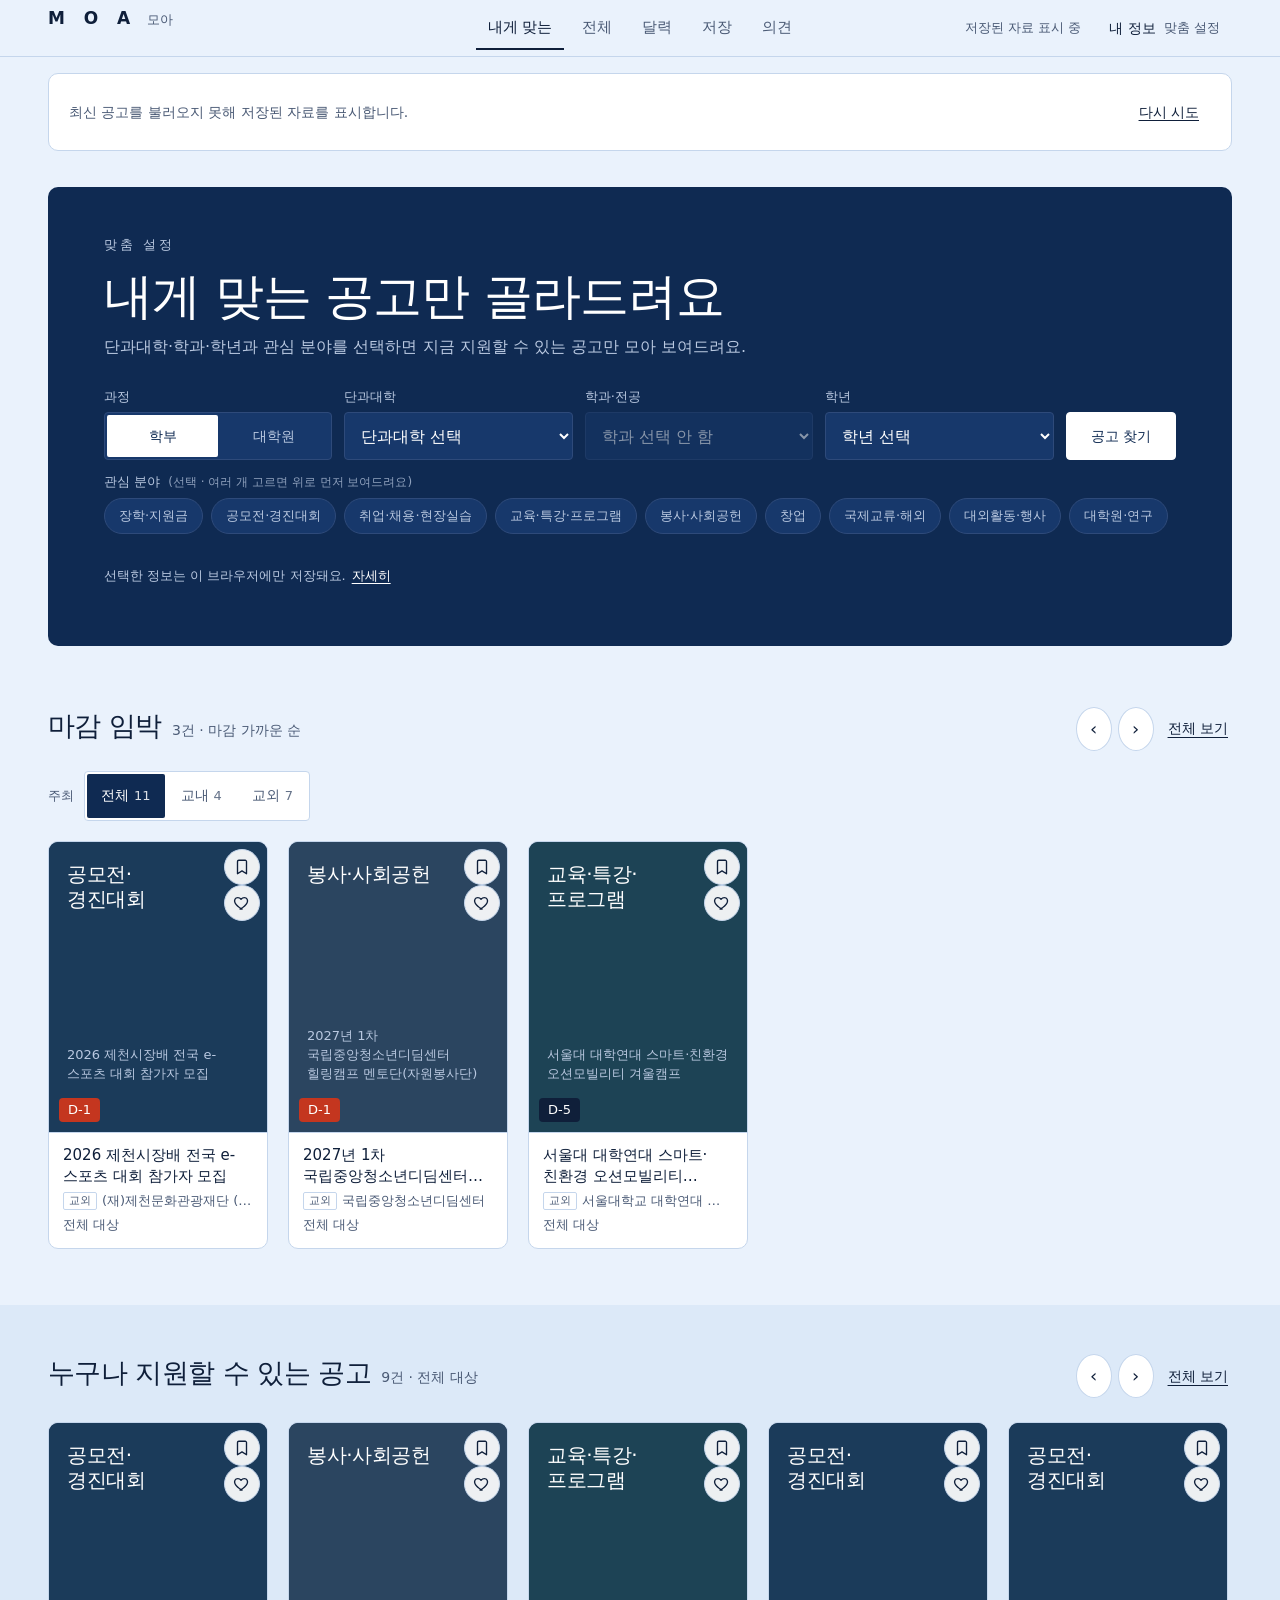
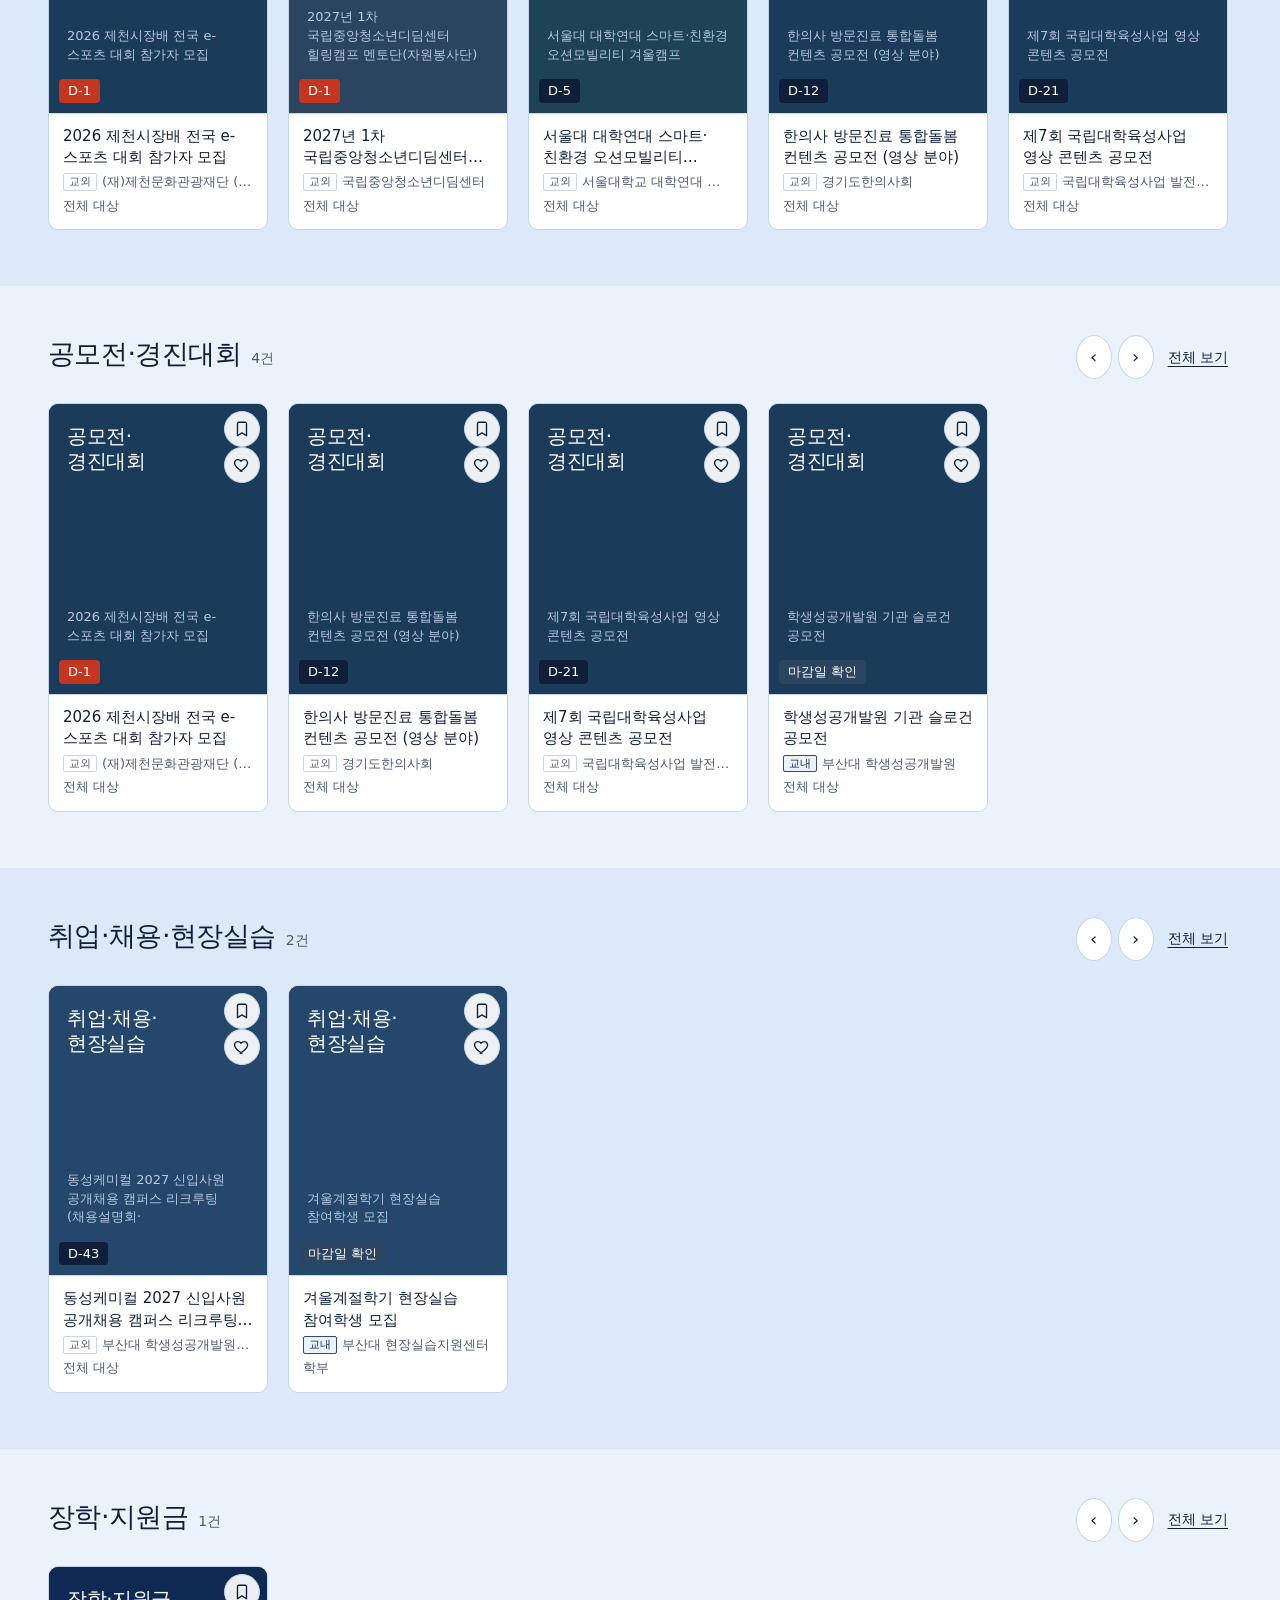
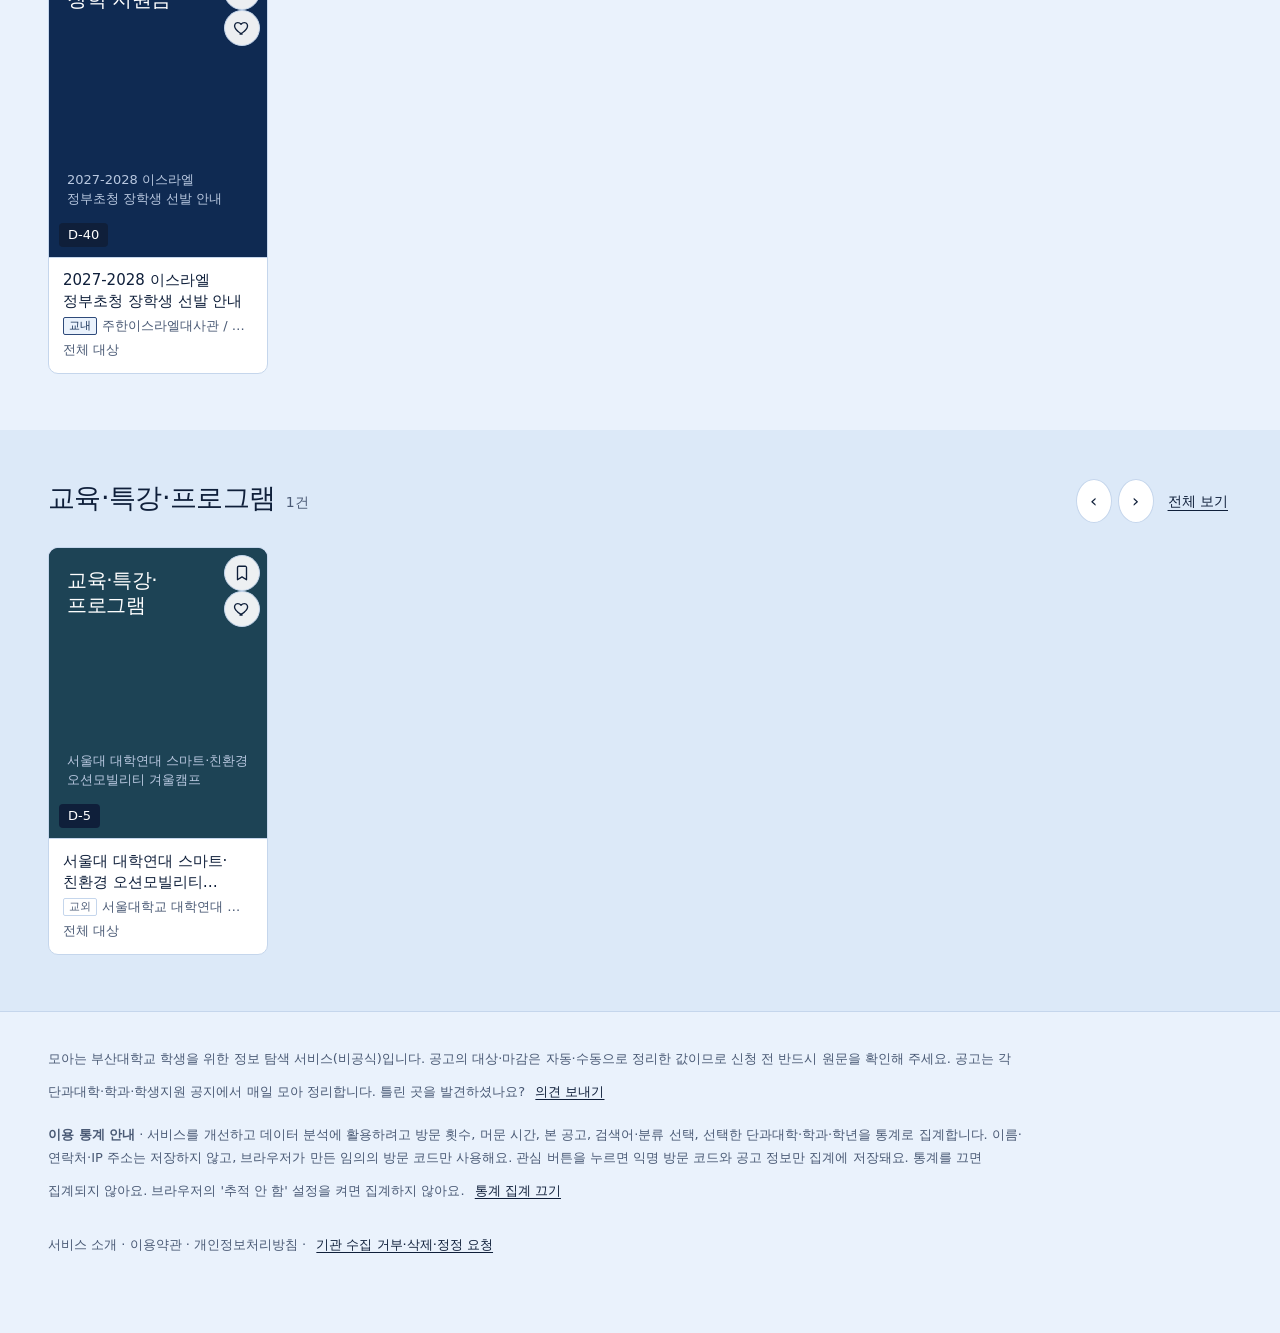
==== commit b8c11b57: "PC 가로 레일 좌우 이동 버튼(‹ ›) 추가" ====
--- a/index.html
+++ b/index.html
@@ -156,7 +156,8 @@
 }
 .dark-surface select option{background:var(--dark-bg);color:var(--dark-ink)}
 .dark-surface .form .go{height:48px;min-height:48px}
-.fit-subs-field{grid-column:1/-1;margin-top:4px}
+.fit-subs-field{grid-column:1/-1;grid-row:2;margin-top:4px}
+@media(max-width:900px){.fit-subs-field{grid-row:auto}}
 .fit-subs-field legend span{font-weight:400;opacity:.75;margin-left:4px;font-size:12px}
 .fit-subs{display:flex;flex-wrap:wrap;gap:8px}
 .fit-sub-chip{position:relative;margin:0;cursor:pointer}
@@ -613,6 +614,11 @@
  text-underline-offset:4px;
 }
 .sec-more:hover{color:var(--sub)}
+.sec-actions{display:flex;align-items:center;gap:10px;flex:none}
+.rail-nav{display:inline-flex;align-items:center;gap:6px}
+.rail-btn{width:36px;height:36px;border-radius:50%;border:1px solid var(--line);background:var(--surface);color:var(--ink);font-size:18px;line-height:1;display:inline-grid;place-items:center;transition:border-color .15s,background-color .15s}
+.rail-btn:hover{border-color:var(--ink);background:var(--panel)}
+@media(max-width:640px){.rail-nav{display:none}}
 
 .rail{
  display:flex;
@@ -1793,11 +1799,11 @@
        <div class="field"><label for="college">단과대학</label><select id="college" required></select></div>
        <div class="field"><label for="dept">학과·전공</label><select id="dept"></select></div>
        <div class="field"><label for="grade">학년</label><select id="grade"></select></div>
-       <button class="go" type="submit">공고 찾기</button>
        <fieldset class="field fit-subs-field">
         <legend>관심 분야 <span>(선택 · 여러 개 고르면 위로 먼저 보여드려요)</span></legend>
         <div class="fit-subs" id="fit-subs"></div>
        </fieldset>
+       <button class="go" type="submit">공고 찾기</button>
       </form>
       <details class="privacy">
        <summary>선택한 정보는 이 브라우저에만 저장돼요. <span>자세히</span></summary>
@@ -2013,7 +2019,7 @@
 <script>
 const COLLEGES=[{"name": "인문대학", "depts": ["고고학과", "국어국문학과", "노어노문학과", "독어독문학과", "불어불문학과", "사학과", "언어정보학과", "영어영문학과", "일어일문학과", "중어중문학과", "철학과", "한문학과"]}, {"name": "사회과학대학", "depts": ["문헌정보학과", "미디어커뮤니케이션학과", "사회복지학과", "사회학과", "심리학과", "정치외교학과", "행정학과"]}, {"name": "자연과학대학", "depts": ["대기환경과학과", "물리학과", "미생물학과", "분자생물학과", "생명과학과", "수학과", "지질환경과학과", "통계학과", "해양학과", "화학과"]}, {"name": "공과대학", "depts": ["건설융합학부", "건축공학과", "건축학전공", "고분자공학과", "기계공학부", "도시공학과", "미래도시건축환경융합전공", "산업공학과", "유기소재시스템공학과", "재료공학부", "전기공학전공", "전기컴퓨터공학부", "전자공학과", "조선해양공학과", "첨단IT자율전공", "첨단모빌리티자율전공", "첨단소재자율전공", "토목공학전공", "항공우주공학과", "화공생명공학부", "환경공학전공"]}, {"name": "정보의생명공학대학", "depts": ["의생명융합공학부", "정보컴퓨터공학부"]}, {"name": "사범대학", "depts": ["교육학과", "국어교육과", "독어교육과", "물리교육과", "불어교육과", "생물교육과", "수학교육과", "역사교육과", "영어교육과", "유아교육과", "윤리교육과", "일반사회교육과", "지구과학교육과", "지리교육과", "체육교육과", "특수교육과", "화학교육과"]}, {"name": "경제통상대학", "depts": ["경제학부", "공공정책학부", "관광컨벤션학과", "국제학부", "무역학부"]}, {"name": "경영대학", "depts": ["경영학과", "핀테크융합전공"]}, {"name": "약학대학", "depts": ["약학과", "제약학과"]}, {"name": "생활환경대학", "depts": ["식품영양학과", "실내환경디자인학과", "아동가족학과", "의류학과"]}, {"name": "예술대학", "depts": ["디자인학과", "무용학과", "미술학과", "예술문화영상학과", "음악학과", "조형학과", "한국음악학과"]}, {"name": "나노과학기술대학", "depts": ["광메카트로닉스공학과", "나노메카트로닉스공학과", "나노에너지공학과"]}, {"name": "생명자원과학대학", "depts": ["IT응용공학과", "동물생명자원과학과", "바이오산업기계공학과", "바이오소재과학과", "바이오환경에너지학과", "생명환경화학과", "식물생명과학과", "식품공학과", "식품자원경제학과", "원예생명과학과", "조경학과"]}, {"name": "간호대학", "depts": ["간호학과"]}, {"name": "의과대학", "depts": ["의예과", "의학과"]}, {"name": "법과대학", "depts": []}, {"name": "스포츠과학부", "depts": ["스포츠과학과"]}, {"name": "학부대학", "depts": []}, {"name": "글로벌자유전공학부", "depts": []}, {"name": "치의학전문대학원", "depts": ["치의학과"]}, {"name": "한의학전문대학원", "depts": ["한의과학과", "한의학과"]}, {"name": "기타 학부·전공", "depts": ["BNK디지털금융학과", "EES융합전공", "나노반도체공정장비계약학과", "나노자율전공", "반도체공학전공", "발전공학과", "수소미래에너지융합전공", "응용생명융합학부 그린바이오전공", "응용생명융합학부 생명자원시스템공학전공", "자유전공학부", "첨단융합학부", "첨단융합학부 정보의생명공학자율전공"]}];
 const snapshot=[["2026-10-30", "PNU AI 테크클래스 (Gemini Notebook / Flow)", "교육·AI", "부산대 AI융합교육원", "학부·대학원 재학생, 전공 무관", "Notebook ~11-12 14:00; Flow ~11-19 14:00", "11-13 15:00~17:00; 11-20 15:00~17:00", "과정별 약 15명", "과목노트 RAG 실습 또는 AI 영상 제작·저작권 점검", "학생역량지원시스템 > 비교과 프로그램", "접수중", "https://cse.pusan.ac.kr/bbs/cse/2055/1469383/artclView.do", "두 과정은 같은 모집 공지에 묶어 1행 기록", "2026-11-19", "https://cse.pusan.ac.kr/editorFile/images/000179/20261030161104235_5GKVBCCT.png", "전체", "전체", "전체", "전체", "교육·특강·프로그램", "cse"], ["2026-10-30", "Oracle AI Startup Bootcamp 부산 1기", "교육·취업", "한국오라클 / 학부대학", "만 15~34세 미취업 청년; 졸업·졸업예정·휴학생 및 학점 이수완료 재학생 등", "얼리버드 ~11-09; 일반 ~11-15", "2026-11-16~2027-01-28", "정원 미공개", "AI 서비스 구현·배포, 사업화 프로젝트; 과정비/지원금 세부 공개 중", "모집 홈페이지 신청", "접수중", "https://www.pusan.ac.kr/kor/CMS/Board/Board.do?board_seq=1511854&mgr_seq=3&mode=view&page=1", "부산대 공지와 오라클 과정 페이지 확인", "2026-11-15", "https://www.pusan.ac.kr/kor/ajx_json/UploadMgr/downloadRun.do?qcode=Qm9hcmQsNDEyMDQxLFk=\nhttps://www.pusan.ac.kr/kor/ajx_json/UploadMgr/downloadRun.do?qcode=Qm9hcmQsNDEyMDQyLFk=", "전체", "전체", "전체", "전체", "교육·특강·프로그램", "pnu_main"], ["2026-10-29", "AI와 만난 인문학 수업(전공연계형 팀 프로그램)", "교육·공모전", "부산대 디지털인문학센터", "인문대 개설 전공·교양 수강 학부생 2~4인 팀", "2026-10-19~11-16", "발표 2026-12-04", "12팀 선착순", "대상 100만원, 최우수 60만원, 우수 40만원 팀별 장학금", "신청서 이메일 제출", "접수중", "https://www.pusan.ac.kr/kor/CMS/Board/Board.do?board_seq=1511831&mCode=MN095&mgr_seq=3&mode=view&page=2&searchKeyword=%EC%B0%BD%EC%97%85", "10-20 최초 공고 후 10-29 잔여석 안내; 최초 공고 링크를 대표로 사용", "2026-11-16", "https://www.pusan.ac.kr/_UPLOAD/IMAGE/Board/images/000134/2026%ED%95%99%EB%85%84%EB%8F%84_%EB%94%94%EC%A7%80%ED%84%B8%EC%9D%B8%EB%AC%B8%ED%95%99%EC%84%BC%ED%84%B0_%EC%A0%84%EA%B3%B5_%EC%97%B0%EA%B3%84%ED%98%95_%EA%B5%90%EC%9C%A1_%ED%94%84%EB%A1%9C%EA%B7%B8%EB%9E%A8_-_AI%EC%99%80_%EB%A7%8C%EB%82%9C_%EC%9D%B8%EB%AC%B8%ED%95%99_%EC%88%98%EC%97%85_%ED%99%8D%EB%B3%B4_%ED%8F%AC%EC%8A%A4%ED%84%B0_1.jpg", "인문대학", "전체", "전체", "학부", "공모전·경진대회", "pnu_main"], ["2026-10-28", "PNU AI Agent Challenge (Gemini Enterprise 활용)", "공모전·AI", "부산대 에듀테크센터", "부산대 학부·대학원 재학생; 개인 또는 팀", "참여 신청 10-28 16:00~11-27 18:00; 작품 제출 12-01~2027-01-08 18:00", "교육 선택 참여; 공모 발표일 별도 안내", "총 30개 작품 시상", "Gemini Enterprise 이용 신청; 총장상 대상 140만원 등", "참여 신청 Google Form; 작품 이메일 제출", "접수중", "https://www.pusan.ac.kr/kor/CMS/Board/Board.do?board_seq=1511804&mCode=MN095&mgr_seq=3&mode=view&page=2", "참여 신청과 작품 제출은 별도; 중복 게시 미반영", "2026-11-27", "https://www.pusan.ac.kr/_UPLOAD/IMAGE/Board/images/000134/20261028155804740_CMLDD3EO.png", "전체", "전체", "전체", "전체", "공모전·경진대회", "pnu_main"], ["2026-10-28", "학생성공개발원 기관 슬로건 공모전", "공모전", "부산대 학생성공개발원", "부산대 재적생·졸업생", "공식 본문 게시종료 2026-11-13; 세부 접수기한 상충 가능", "해당 없음", "1인 최대 2개", "한글 20자 이내+영문 6단어 이내; 수상금 있음", "이메일 접수 jobmail@pusan.ac.kr", "기한 확인 필요", "https://www.pusan.ac.kr/kor/CMS/Board/PopupBoard.do?board_seq=1511814&mgr_seq=3&mode=view", "다른 미러본에 11-09 마감 표시가 있어 원문 담당자 확인 필요", "", "", "전체", "전체", "전체", "전체", "공모전·경진대회", "pnu_main"], ["2026-10-23", "Microsoft AI 실전 프로젝트 과정 in 부산", "교육·취업", "Microsoft K-뉴딜 아카데미 / 부산대 AI융합교육원", "27년 2월 졸업예정 4학년·졸업자·휴학생; 미취업 청년; 정보컴퓨터공학부 우대, 타 전공 가능", "~2026-11-27", "2026-12-14~2027-02-25; 주중 09~18시, 총 400시간", "최대 35명", "출석 80% 이상 월 훈련장려금 50만원, 노트북 대여, 수료증", "ms-academy.kr/knd-busan 신청", "접수중", "https://cse.pusan.ac.kr/bbs/cse/2055/1467926/artclView.do", "SW센터/학과 미러 공지는 한 건으로 통합; 부산대 공식 공지(11-03): https://www.pusan.ac.kr/kor/CMS/Board/Board.do?mCode=MN095&mgr_seq=3&mode=view&mgr_seq=3&board_seq=1511937", "2026-11-27", "https://cse.pusan.ac.kr/editorFile/images/000173/20261023122723650_V537RI59.jpg", "전체", "전체", "4학년", "전체", "교육·특강·프로그램", "cse"], ["2026-10-22", "WDC 도시디자인 실험실 2기", "대외활동·디자인", "부산광역시 / 부산디자인진흥원", "지역 대학생·유학생·일반 청년", "공고 게시종료 2026-10-31; 정확한 신청 마감은 첨부 포스터 확인", "첨부 포스터 확인", "미공개", "도시문제 해결 디자인 프로젝트·전문가 멘토링·수료증", "공고/첨부 포스터 내 신청 링크", "마감·확인 필요", "https://www.pusan.ac.kr/kor/CMS/Board/Board.do?board_seq=1511702&mgr_seq=3&mode=view", "공지 본문은 세부일정 대신 첨부 안내자료를 참조", "", "https://www.pusan.ac.kr/kor/ajx_json/UploadMgr/downloadRun.do?qcode=Qm9hcmQsNDExNzg0LFk=\nhttps://www.pusan.ac.kr/kor/ajx_json/UploadMgr/downloadRun.do?qcode=Qm9hcmQsNDExNzg1LFk=", "전체", "전체", "전체", "전체", "대외활동·행사", "pnu_main"], ["2026-10-19", "겨울계절학기 현장실습 참여학생 모집", "현장실습·취업", "부산대 현장실습지원센터", "재학생; 자격·기업별 실습 정보는 학생지원시스템 및 매뉴얼 확인", "신청 2026-11-20부터; 공지 제목상 세부 일정 순차 안내", "2026 겨울계절학기", "기업별 상이", "현장실습 및 학점 연계 가능; 배정조건은 시스템 공고 확인", "현장실습지원센터 시스템", "접수예정", "https://www.pusan.ac.kr/kor/CMS/Board/Board.do?board_seq=1511646&mgr_seq=3&mode=view&page=1", "동일 날짜의 참여기업 모집 공고는 기업 대상이라 학생용 시트에서 제외", "", "https://www.pusan.ac.kr/_UPLOAD/IMAGE/Board/images/000133/%ED%98%84%EC%9E%A5%EC%8B%A4%EC%8A%B5_%ED%95%99%EC%83%9D%EB%AA%A8%EC%A7%91.png", "전체", "전체", "전체", "학부", "취업·채용·현장실습", "pnu_main"], ["2026-10-30", "2026학년도 제5기 'Arise PNU 글로벌 사회공헌단' 참여자 모집", "해외봉사", "부산대 학생과 · 국립대학육성사업", "부산대 소속 교수·강사·직원 및 학부·대학원 재학생 (8인 이상 팀 구성)", "신청 2026-11-16 ~ 11-20 17:00", "파견 2026-12-24 ~ 2027-01-31 (아시아 지역)", "4개 팀 내외", "해외 봉사활동 활동비 지원", "원문·첨부 참조", "모집 중", "https://cse.pusan.ac.kr/bbs/cse/2055/1469389/artclView.do", "", "2026-11-20", "https://cse.pusan.ac.kr/editorFile/images/000179/20261030165158665_CUEBYLT2.png", "전체", "전체", "전체", "전체", "봉사·사회공헌", "cse"], ["2026-10-26", "2026년도 연구실 안전문화 캠페인 공모전", "공모전", "연구실 안전문화 캠페인 주관 기관 (원문 확인)", "부산대학교 재학생 (학부생·대학원생)", "접수 2026-10-26 ~ 12-04", "분야: 카드뉴스·포스터·영상 / 주제: 연구실 안전사고·금속화재 예방 및 대응", "", "", "원문·첨부 참조", "모집 중", "https://bce.pusan.ac.kr/bbs/bce/220/1468067/artclView.do", "같은 공고가 다른 3곳에도 게시됨.", "2026-12-04", "https://bce.pusan.ac.kr/editorFile/images/000174/20261026095141559_B5AQP26V.jpg", "전체", "전체", "전체", "전체", "공모전·경진대회", "bce"], ["2026-10-27", "2026년도 통일간호리더장학금 신청", "장학금", "대한간호협회 / 부산대 간호대학", "북한에서 이주하여 현재 간호대학에 재학 중인 학생", "제출기한 2026-12-04 18:00까지", "", "", "통일간호리더장학금", "신청서·자기소개서 및 학업계획서·교수추천서 제출 (제출처는 원문 참조)", "모집 중", "https://nursing.pusan.ac.kr/bbs/nursing/1342/1468295/artclView.do", "", "2026-12-04", "", "간호대학", "전체", "전체", "전체", "장학·지원금", "nursing"], ["2026-10-30", "2026 블루푸드 메뉴 개발 경진대회", "경진대회", "부산대 산학협력단 블루푸드테크 혁신센터(ICC)", "생활과학대학 식품영양학과 학부생 (팀당 2~4명, 총 24명 내외)", "최종 메뉴 기획서 제출 ~ 2026-11-26", "대회 2026-11-27(금) 13:00~16:00", "24명 내외", "대상 1팀 상금 50만원", "원문·첨부 참조", "모집 중", "https://fsn.pusan.ac.kr/bbs/fsn/445/1469387/artclView.do", "원문은 '생활과학대학'으로 표기 — 현 명칭 생활환경대학으로 분류.", "2026-11-26", "", "생활환경대학", "식품영양학과", "전체", "학부", "공모전·경진대회", "fsn"], ["2026-10-28", "IBK기업은행 2027년 동계 체험형 청년인턴 공개채용", "채용·인턴", "IBK기업은행 (외부)", "만 19세 이상 만 34세 이하 (군복무 기간에 따라 상한 연장)", "~ 2026-11-16 10:00", "", "금융일반 340명 / 디지털·IT 50명", "", "원문·첨부 참조", "모집 중", "https://history.pusan.ac.kr/bbs/history/174/1468537/artclView.do", "", "2026-11-16", "https://history.pusan.ac.kr/editorFile/images/000176/20261028113741930_CD37JRK1.png", "전체", "전체", "전체", "전체", "취업·채용·현장실습", "history"], ["2026-10-28", "2026 하반기 삼성전자 협력사 온라인 채용박람회", "채용", "삼성전자 협력사 (외부)", "신입·경력 구직자 (원문 확인)", "2026-10-28 ~ 11-15", "", "삼성전자 우수협력사 40여 개", "", "홈페이지 접수 (원문 링크 참조)", "모집 중", "https://history.pusan.ac.kr/bbs/history/174/1468541/artclView.do", "", "2026-11-15", "https://history.pusan.ac.kr/editorFile/images/000176/20261028114121567_T4YR0XGQ.png", "전체", "전체", "전체", "전체", "취업·채용·현장실습", "history"], ["2026-10-28", "서울대 대학연대 스마트·친환경 오션모빌리티 겨울캠프", "교육·캠프", "서울대학교 대학연대 지역인재양성사업단", "전국 거점국립대 학부생·대학원생 (과정별 약 20명 선발)", "신청 ~ 2026-12-11", "2027-01-07~08 서울대 관악캠퍼스", "", "참가비 무료, 왕복 교통비·숙박비 지원", "원문·첨부 참조", "모집 중", "https://aerospace.pusan.ac.kr/bbs/aerospace/96/1468530/artclView.do", "", "2026-12-11", "", "전체", "전체", "전체", "전체", "교육·특강·프로그램", "aerospace-ae"], ["2026-10-28", "2026 겨울 학부생 연구 프로그램 (에너지신산업-연구보고서 작성 경진대회)", "연구", "부산대 첨단융합학부", "첨단융합학부 학사과정 재학생 (나노과학기술대학 재학생도 참여 가능)", "지원 ~ 2026-11-17 23:59", "겨울방학 중 운영", "", "", "원문·첨부 참조", "모집 중", "https://nanomecha.pusan.ac.kr/bbs/nanomecha/1324/1468506/artclView.do", "첨단융합학부 소속은 '기타 학부·전공'으로 분류. 같은 공고가 다른 2곳에도 게시됨.", "2026-11-17", "https://nanomecha.pusan.ac.kr/editorFile/images/000176/2026-%EA%B2%A8%EC%9A%B8-%EC%97%B0%EA%B5%AC%EB%B3%B4%EA%B3%A0%EC%84%9C-%EC%9E%91%EC%84%B1-%EA%B2%BD%EC%A7%84%EB%8C%80%ED%9A%8C-%ED%8F%AC%EC%8A%A4%ED%84%B0_1.png", "나노과학기술대학,기타 학부·전공", "전체", "전체", "학부", "교육·특강·프로그램", "nanomecha"], ["2026-10-20", "2026 에코니티(이산)-대한환경공학회 우수학생 장학금 포상 공모", "장학금", "㈜에코니티·㈜이산·대한환경공학회", "환경공학 분야 우수 학부생·대학원생 (학부 8명 / 대학원 2명 선발)", "서류접수 ~ 2026-11-20 18:00", "", "", "총 상금 1,200만원 (학부 1인 100만원)", "원문·첨부 참조", "모집 중", "https://pnuenv.pusan.ac.kr/bbs/pnuenv/525/1467539/artclView.do", "추정(게시 학과 기준).", "2026-11-20", "", "공과대학", "환경공학전공", "전체", "전체", "장학·지원금", "pnuenv"], ["2026-10-31", "2026 한국정치학회 연례학술회의 논문·패널 공모 (Call for Papers)", "학술", "한국정치학회 (외부)", "한국정치학회 회원 (비회원은 회원가입 필요), 관심 있는 대학원생 대상 안내", "발표논문 제출 ~ 2026-12-02", "학술회의 2026-12-12 명지대 인문캠퍼스", "", "", "원문·첨부 참조", "모집 중", "https://polsci.pusan.ac.kr/bbs/polsci/1080/1470629/artclView.do", "추정(게시 학과 기준).", "2026-12-02", "", "사회과학대학", "정치외교학과", "전체", "대학원", "대학원·연구", "polsci"], ["2026-10-30", "[청년취업사관학교] 양천캠퍼스 AI 융합 3기 교육생 모집", "교육·취업", "서울시 청년취업사관학교 (외부)", "청년 (원문 확인)", "모집 2026-10-28 ~ 11-27", "서울 양천캠퍼스 (콘텐츠디자인·데이터분석·디지털마케팅)", "", "교육비 무료 (예치금 최대 10만원, 수료 후 반환)", "원문·첨부 참조", "모집 중", "https://history.pusan.ac.kr/bbs/history/174/1469341/artclView.do", "서울 소재 프로그램. 외부 공고.", "2026-11-27", "https://history.pusan.ac.kr/editorFile/images/000179/20261030112647960_12PPQ7SY.png", "전체", "전체", "전체", "전체", "교육·특강·프로그램", "history"], ["2026-10-30", "2026학년도 겨울계절수업 교류 수학 안내 (타 대학 수강)", "학사·교류", "부산대 학사과", "교류 수학(타 대학 겨울계절수업 수강)을 희망하는 재학생", "신청 대학별 상이 (2026-11-02 ~ 11-26) · 소속 학과사무실로 신청", "", "", "", "신청서류(수학신청원·성적증명서 등)를 소속 학과사무실에 제출", "모집 중", "https://www.pusan.ac.kr/kor/CMS/Board/Board.do?mCode=MN095&mgr_seq=3&mode=view&mgr_seq=3&board_seq=1511851", "대학별 신청기한: 동의대·동아대 11/2 · 동국대 WISE·경북대 11/3 · 서강대·부산외대·제주대·경성대·한국교원대·한양대·한양대 에너지신산업·고려대 에너지신산업 11/4 · 전남대 HUSS·영남대·중앙대 첨단소재·고려대·성균관대·서울시립대(2종) 11/9 · 울산대 11/12 · 인하대 11/16 · 동명대 11/23 13:00 · 고려대 국제동계대학 11/26. 개별 마감을 지킬 것(대학 공문의 기한은 소속대학 추천기한). 링크는 대표 1건(전남대 HUSS)이며 대학별 안내는 같은 게시판에 개별 게시됨. 동명대 안내(11-13): https://www.pusan.ac.kr/kor/CMS/Board/Board.do?mCode=MN095&mgr_seq=3&mode=view&mgr_seq=3&board_seq=1512180", "2026-11-26", "", "전체", "전체", "전체", "학부", "교육·특강·프로그램", "pnu_main"], ["2026-10-30", "효원상담원 심리기술훈련 7차 (신체감각·이완을 통한 심리안정화)", "교육·비교과", "부산대 효원상담원", "부산대 학생 (원문 확인)", "신청 2026-10-19 ~ 11-17", "2026-11-20(금) 10:30~11:30", "", "", "학생지원시스템 → 학생역량 → 비교과 프로그램에서 신청", "모집 중", "https://www.pusan.ac.kr/kor/CMS/Board/Board.do?mCode=MN095&mgr_seq=3&mode=view&mgr_seq=3&board_seq=1511852", "같은 안내 재게시(2026-11-05): https://www.pusan.ac.kr/kor/CMS/Board/Board.do?mCode=MN095&mgr_seq=3&mode=view&mgr_seq=3&board_seq=1511990", "2026-11-17", "https://www.pusan.ac.kr/_UPLOAD/IMAGE/Board/images/000134/2026%ED%95%99%EB%85%84%EB%8F%84_%EC%8B%AC%EB%A6%AC%EA%B8%B0%EC%88%A0%ED%9B%88%EB%A0%A8_%ED%8F%AC%EC%8A%A4%ED%84%B0_yellow_2.jpg\nhttps://www.pusan.ac.kr/kor/ajx_json/UploadMgr/downloadRun.do?qcode=Qm9hcmQsNDEyMDQwLFk=", "전체", "전체", "전체", "전체", "교육·특강·프로그램", "pnu_main"], ["2026-10-28", "일자리첫걸음보장센터 기업탐방 프로그램 (BNK·부산 신항만·보쉬렉스로스코리아·대한항공·한화오션)", "취업·진로", "부산대 일자리첫걸음보장센터", "2027년 2월 졸업예정자 및 졸업 후 1년 이내 졸업한 취업준비생", "기업별 신청마감 상이 (대한항공 ~11-16 18:00 등)", "BNK 11/13(금) 09:30~17:00 · 대한항공(부산) 11/20(금) 09:30~18:00 등", "", "", "원문·첨부 참조", "모집 중", "https://job.pusan.ac.kr/ko/notice/notice/view/204522?p=1", "기업별 신청마감이 다름. 원문에서 지원하려는 기업의 마감 확인.", "2026-11-16", "https://job.pusan.ac.kr/attachment/view/1589426/%EA%B8%B0%EC%97%85%ED%83%90%EB%B0%A9+%ED%8F%AC%EC%8A%A4%ED%84%B0+%EB%AA%A8%EC%9D%8C%EC%A7%91.png?ts=0", "전체", "전체", "4학년", "전체", "취업·채용·현장실습", "job"], ["2026-11-02", "2026학년도 동계 글로벌 현장실무 프로젝트 참여학생 모집 (호주 시드니)", "해외현장실습", "부산대 학생성공개발원 현장실습지원센터", "학부 4~7학기 재학생 중 학과 추천자(학과당 1인); 직전학기 3.5 이상·토익스피킹 IH 이상(환산); 2026-2학기 휴학생·2027.2월 졸업자 불가", "2026-11-06 ~ 2026-11-16", "해외 교육 2027-01-05~01-29(23박 25일, 호주 시드니); 운영 2026.11월~2027.2월", "학과당 1인 추천", "해외현장실습 3학점(일반선택), 학교 지원 장학금 500만원(현지 교육비·숙박비·안전관리비); 항공권·비자·식비는 개인 부담", "학과 추천을 받은 학생이 지원서·첨부자료를 이메일로 제출 (세부는 원문 참조)", "접수예정", "https://www.pusan.ac.kr/kor/CMS/Board/Board.do?mCode=MN095&mgr_seq=3&mode=view&mgr_seq=3&board_seq=1511923", "주관 부서(현장실습지원센터) 공지 기준 마감 11-16. 학과별 추천 접수 기한은 더 빠를 수 있음(학과 게시본: nanomecha 11-04 12시, japan 11-11 18시). 같은 공고의 다른 게시: https://englishedu.pusan.ac.kr/bbs/englishedupnu/312/1470724/artclView.do / https://archaeology.pusan.ac.kr/bbs/archaeology/208/1470719/artclView.do / https://philosophy.pusan.ac.kr/bbs/philosophy/1450/1470733/artclView.do / https://nanomecha.pusan.ac.kr/bbs/nanomecha/1324/1470715/artclView.do / https://japan.pusan.ac.kr/bbs/japan/852/1470723/artclView.do", "2026-11-16", "https://www.pusan.ac.kr/_UPLOAD/IMAGE/Board/images/000135/%ED%98%84%EC%9E%A5%EC%8B%A4%EC%8A%B5_%ED%95%99%EC%83%9D%EB%AA%A8%EC%A7%91-_%EB%B3%B5%EC%82%AC%EB%B3%B8_(5).png", "전체", "전체", "전체", "학부", "국제교류·해외", "pnu_main"], ["2026-11-02", "「이런(e-Learn) 한 컷, 영상 공모전」", "공모전", "한국보건복지인재원", "대한민국 국민 누구나 (개인/팀, 팀은 최대 3인)", "접수 2026-10-06 ~ 2026-11-15 23:59 (포스터)", "심사 11-16~11-24, 결과 발표 11-25, 시상식 12-02", "부문별 1인(1팀)당 1개 작품 제출 가능", "총 10편 시상: 대상 100만원 1편, 최우수상 50만원 2편, 우수상 30만원 3편, 장려상 10만원 4편", "이메일로 신청서·청렴서약서·작품 파일 제출 (주소는 포스터·원문 참조)", "모집 중", "https://www.pusan.ac.kr/kor/CMS/Board/Board.do?mCode=MN095&page=2&mgr_seq=3&mode=view&mgr_seq=3&board_seq=1511881", "마감일은 포스터 이미지에서 확인(11/15 23:59). 부문: AI 영상, 숏폼 영상.", "2026-11-15", "https://www.pusan.ac.kr/_UPLOAD/IMAGE/Board/images/000135/01_%E3%80%8C%EC%9D%B4%EB%9F%B0(e-Learn)_%ED%95%9C_%EC%BB%B7,_%EC%98%81%EC%83%81_%EA%B3%B5%EB%AA%A8%EC%A0%84%E3%80%8D_%ED%8F%AC%EC%8A%A4%ED%84%B0.png", "전체", "전체", "전체", "전체", "공모전·경진대회", "pnu_main"], ["2026-11-02", "2026년 공공데이터 활용 경진대회", "공모전", "한국체육산업개발(주)", "공공데이터에 관심 있는 국민 누구나 (개인·단체, 기업, 학생, 일반 국민)", "접수 2026-11-02 ~ 2026-12-01 18:00 (포스터)", "심사 12월 중, 결과 발표 12월 말(개별 통보)", "", "최우수상 300만원 상당, 우수상 200만원 상당, 장려상 100만원 상당(각 1건)", "이메일로 참가신청서·기획서·개인정보 동의서 제출 (주소는 포스터 참조)", "모집 중", "https://www.pusan.ac.kr/kor/CMS/Board/Board.do?mCode=MN095&page=2&mgr_seq=3&mode=view&mgr_seq=3&board_seq=1511879", "마감일은 포스터 이미지에서 확인(12/1 18:00). 기관 개방 공공데이터 57종 중 1종 이상 활용.", "2026-12-01", "https://www.pusan.ac.kr/_UPLOAD/IMAGE/Board/images/000135/%EA%B3%B5%EA%B3%B5%EB%8D%B0%EC%9D%B4%ED%84%B0_%ED%99%9C%EC%9A%A9_%EA%B2%BD%EC%A7%84%EB%8C%80%ED%9A%8C_%ED%8F%AC%EC%8A%A4%ED%84%B0.png", "전체", "전체", "전체", "전체", "공모전·경진대회", "pnu_main"], ["2026-11-02", "2026 청년문화예술패스 이용 후기 공모전", "공모전", "문화체육관광부·한국문화예술위원회 (게시: 부산광역시)", "2026년 청년문화예술패스 이용자", "접수 2026-10-07 ~ 2026-11-15 (포스터)", "심사 11-16~11-27, 수상자 발표 12-07", "", "최우수상 20만원(1명), 우수상 10만원(2명), 장려상 5만원(10명), 참가자상 1만원(50명) 네이버페이 포인트 상품권", "청년문화예술패스 누리집에서 후기 게시글 작성 후 참여자 정보 제출", "모집 중", "https://www.pusan.ac.kr/kor/CMS/Board/Board.do?mCode=MN095&page=2&mgr_seq=3&mode=view&mgr_seq=3&board_seq=1511877", "마감일은 포스터 이미지에서 확인(11/15). 청년문화예술패스를 쓴 사람만 응모 가능해 대상이 좁을 수 있음.", "2026-11-15", "https://www.pusan.ac.kr/_UPLOAD/IMAGE/Board/images/000135/%EB%B6%99%EC%9E%842._2026%EB%85%84_%EC%B2%AD%EB%85%84%EB%AC%B8%ED%99%94%EC%98%88%EC%88%A0%ED%8C%A8%EC%8A%A4_%EC%9D%B4%EC%9A%A9_%ED%9B%84%EA%B8%B0_%EA%B3%B5%EB%AA%A8%EC%A0%84_%ED%8F%AC%EC%8A%A4%ED%84%B0.png", "전체", "전체", "전체", "전체", "공모전·경진대회", "pnu_main"], ["2026-11-02", "2027년 1차 국립중앙청소년디딤센터 힐링캠프 멘토단(자원봉사단) 모집", "봉사", "국립중앙청소년디딤센터", "청소년 치료·재활 관련 학과 전공자 및 희망 자원봉사자", "모집 2026-10-26 ~ 2026-12-07 18:00 도착분 (포스터)", "멘토 아카데미(필수) 2027-02-22~26 (2박 3일 2회차)", "80여명", "자원봉사시간 인정(92시간/11박 12일 기준), 활동보조비·숙식·교통 지원, 멘토 자원봉사단 임명장", "지원서·개인정보제공동의서·재학(졸업·휴학)증명서를 이메일로 제출 (주소는 포스터 참조)", "모집 중", "https://www.pusan.ac.kr/kor/CMS/Board/Board.do?mCode=MN095&mgr_seq=3&mode=view&mgr_seq=3&board_seq=1511880", "마감일은 포스터 이미지에서 확인(12/7 18:00). 전공 제한은 우대 조건이 아니라 모집 대상 문구라 대상은 넓게 전체로 둠.", "2026-12-07", "https://www.pusan.ac.kr/_UPLOAD/IMAGE/Board/images/000135/[%EA%B5%AD%EB%A6%BD%EC%A4%91%EC%95%99%EC%B2%AD%EC%86%8C%EB%85%84%EB%94%94%EB%94%A4%EC%84%BC%ED%84%B0]_%EB%8B%A8%EA%B8%B0%EA%B3%BC%EC%A0%95(%ED%9E%90%EB%A7%81%EC%BA%A0%ED%94%84)_%EB%A9%98%ED%86%A0(%EC%9E%90%EC%9B%90%EB%B4%89%EC%82%AC%EB%8B%A8)_%EB%AA%A8%EC%A7%91_%ED%8F%AC%EC%8A%A4%ED%84%B0.png", "전체", "전체", "전체", "전체", "봉사·사회공헌", "pnu_main"], ["2026-11-02", "해양 창업 아이디어 공모전 「Spark-up 1876」", "공모전·창업", "부산광역시·부산항만공사·한국해양진흥공사·부산테크노파크 (해운항만 창업지원 플랫폼 1876 BUSAN 운영사업, 운영: (주)테리뉴)", "항만·물류·해운·선박 분야 창업아이디어를 가진 예비창업자 및 초기창업자(1년 미만), 개인 또는 팀(팀장 포함 최대 4인), 지역 제한 없음", "접수 2026-10-21 ~ 2026-11-16 18:00 (첨부 포스터)", "1차 서류평가 11-17~11-19(결과 11-20), 2차 발표평가(PT심사) 및 최종 수상팀 선정 11-27", "분야별 최우수상·우수상, 총 4팀 시상", "총상금 1,000만원", "포스터의 QR코드로 온라인 접수", "모집 중", "https://www.pusan.ac.kr/kor/CMS/Board/Board.do?mCode=MN095&page=2&mgr_seq=3&mode=view&mgr_seq=3&board_seq=1511878", "마감일은 첨부 PDF 포스터에서 확인(11/16 18:00). 모집분야: 항만·물류, 해운·선박.", "2026-11-16", "", "전체", "전체", "전체", "전체", "창업", "pnu_main"], ["2026-10-30", "한의사 방문진료 통합돌봄 컨텐츠 공모전 (영상 분야)", "공모전", "경기도한의사회", "개인 및 팀(4명 이내), 대상 제한 없음(포스터)", "접수 2026-12-07 ~ 2026-12-18 (첨부 포스터)", "결선 PT 2027-01-17(일), 장소·시간 추후 공지", "대상 1팀, 최우수 2팀, 우수 3팀, 장려상 10팀", "대상 300만원, 최우수 100만원, 우수 50만원, 장려상 10만원 (심사 결과에 따라 변경될 수 있음)", "경기도한의사회 홈페이지(www.ggakom.org)에서 안내·양식 확인 후 접수", "접수예정", "https://kmed.pusan.ac.kr/bbs/kmed/1514/1469348/artclView.do", "마감일은 첨부 포스터에서 확인(12/18). 접수는 12/7부터라 접수예정. 영상 3분 이내 또는 1분 이내 숏츠, 두 가지를 모두 제출한 작품만 수상 가능.", "2026-12-18", "", "전체", "전체", "전체", "전체", "공모전·경진대회", "kmed"], ["2026-10-20", "2026학년도 2학기 거창군 지역출신 대학생 등록금 지원사업", "장학금", "(재)거창군장학회", "거창군 출신 대학생(만 30세 미만, 1996-10-15 이후 출생). 최종 학년·최종 학년 직전 학년(4년제 3·4학년), 직전 학기 12학점 이상 이수·평점 2.5/4.5 이상, 2026-2학기 국가장학금 신청자, 거창군 3년 이상 주민등록(학생·가족 요건)", "접수 2026-10-16 ~ 2026-11-16 09:00~18:00 (업무시간)", "지원금 2026년 12월 중 일괄 지급", "예산 범위 내", "학기당 본인부담 등록금 최대 100만원", "대학생 또는 가족 주소지 기준 거창군 읍·면 행정복지센터 방문 또는 등기 우편 신청", "모집 중", "https://onestop.pusan.ac.kr/page?menuCD=000000000000386&mode=DETAIL&seq=2205", "마감일은 첨부 공고문 PDF에서 확인(11/16 18:00). 거창군 출신(주민등록 요건)만 해당. 전액 장학금 수혜 등으로 본인부담 등록금이 없으면 지급 안 됨.", "2026-11-16", "", "전체", "전체", "3학년,4학년", "학부", "장학·지원금", "onestop"], ["2026-10-20", "2026년 2학기 안산시 대학생 본인부담 등록금 반값지원", "장학금", "안산시·(재)안산인재육성재단", "안산시 거주 요건을 충족하는 국내 대학 재학생(29세 이하, 1997-01-01 이후 출생). 기초생활수급자·장애인·법정 한부모가족·3자녀 이상 가정·차상위계층 학생, 또는 한국장학재단 소득분위 1~6구간 가정 학생. 2026-2학기 국가장학금 신청 필수", "접수 2026-10-26 ~ 2026-11-20 18:00", "", "", "본인부담 등록금의 50% (학기당 100만원 한도)", "재단 온라인 신청페이지, 우편(등기) 또는 방문 접수", "모집 중", "https://onestop.pusan.ac.kr/page?menuCD=000000000000386&mode=DETAIL&seq=2204", "마감일은 첨부 포스터 PDF에서 확인(11/20 18:00). 학생과 가족 1인 이상이 안산시에 계속 3년 이상(또는 합산 10년 이상) 주민등록 필요. 대학원·외국대학 제외.", "2026-11-20", "", "전체", "전체", "전체", "학부", "장학·지원금", "onestop"], ["2026-10-29", "2026년도 통영시 저소득 대학생 장학금 지원대상자 선발", "장학금", "통영시", "기초생활수급자·차상위계층 대학생. 2026-1학기 평균 C학점 이상, 통영시 관내 고등학교 졸업자로 공고일 현재 통영시 6년 이상 거주·관내 학교 6년 이상 재학. 대학원생·휴학생 제외", "신청 2026-11-02 ~ 2026-11-23 (업무시간 09:00~18:00)", "장학금 2026년 12월 일괄 지급", "", "1인당 최대 100만원 (선발 결과에 따라 조정될 수 있음)", "통영시 평생교육과 평생학습팀 방문 또는 등기 우편(마감일 소인분까지 인정)", "모집 중", "https://onestop.pusan.ac.kr/page?menuCD=000000000000386&mode=DETAIL&seq=2214", "마감일은 첨부 공고문(HWPX)에서 확인(11/23). 통영시 주민등록·학교 요건을 충족하는 저소득 대학생만 해당. 선발 인원은 공고문에 미표기.", "2026-11-23", "", "전체", "전체", "전체", "학부", "장학·지원금", "onestop"], ["2026-11-03", "2026년도 발전기금회계 목적사업 산학협력단 창업장학금 모집", "장학금", "부산대 산학협력단", "창업 관련 활동으로 성과를 창출한 부산대 재학 학부생 (지원불가: 직전학기 성적 2.5 미만, 수료생·유보생·휴학생, 수업연한 4년 초과자, 대학원생)", "2026-11-02~11-20 18:00", "지급 2026년 12월 중 예정 (실적기간 2026-01-01~11-30)", "예산 범위 내 점수 순 선정", "1인 최대 400만원, 차등 지급", "이메일로 제출서류 제출 (주소는 원문 참조)", "모집 중", "https://www.pusan.ac.kr/kor/CMS/Board/Board.do?mCode=MN095&mgr_seq=3&mode=view&mgr_seq=3&board_seq=1511938", "", "2026-11-20", "https://www.pusan.ac.kr/_UPLOAD/IMAGE/Board/images/000135/%EB%B6%99%EC%9E%84_3._%ED%99%8D%EB%B3%B4_%ED%8F%AC%EC%8A%A4%ED%84%B0._1.jpg", "전체", "전체", "전체", "학부", "장학·지원금", "pnu_main"], ["2026-11-03", "2026학년도 한국장학재단 농어촌 특별활동 멘토 모집 (다문화·탈북학생 멘토링, 동계방학)", "봉사·멘토링", "부산대 학생처 (한국장학재단 농어촌 특별활동)", "사회공헌에 관심 있는 부산대 재학생 중 필수 자격(학생처 운영 사회공헌 프로그램 참여 경험 등)을 모두 충족한 자", "서류접수 2026-11-17~11-22 23:00", "서류합격 11-25, 면접 11-26 16:00~18:00, 최종 발표 11-27, 사전교육 11-28 14:00~17:00; 활동 4박 5일", "총 11명", "멘토 장학금 총 100만원; 숙박비·식비·교통비·문화체험비·교재비 부담 없음", "원문·첨부(멘토 모집 공고, 프로그램 계획서) 참조", "접수예정", "https://www.pusan.ac.kr/kor/CMS/Board/Board.do?mCode=MN095&mgr_seq=3&mode=view&mgr_seq=3&board_seq=1511953", "대상이 '재학생'으로만 표기되어 학부/대학원 구분은 원문 확인 필요. 같은 공고 다른 게시: https://cse.pusan.ac.kr/bbs/cse/2055/1471640/artclView.do (대상: 부산대학교 학부 재학생)", "2026-11-22", "https://www.pusan.ac.kr/_UPLOAD/IMAGE/Board/images/000135/%EC%A0%9C%EB%AA%A9%EC%9D%84_%EC%9E%85%EB%A0%A5%ED%95%B4%EC%A3%BC%EC%84%B8%EC%9A%94._1.jpg", "전체", "전체", "전체", "전체", "봉사·사회공헌", "pnu_main"], ["2026-11-03", "제7회 국립대학육성사업 영상 콘텐츠 공모전", "공모전", "국립대학육성사업 발전협의회", "전국 36개 국립대학 대학(원)생 (휴학생 포함), 개인 또는 팀(최대 5인)", "공모기간 2026-11-02~12-27", "1차 심사위원 심사, 2차 대중성 심사(발전협의회 유튜브 조회수·좋아요)", "원문 확인", "대상 300만원, 최우수상 200만원, 우수상 150만원, 장려상 100만원 등 (발전협의회장상)", "개인 SNS 업로드 후 신청서·동영상 원본을 이메일로 접수 (주소는 원문 참조)", "모집 중", "https://bce.pusan.ac.kr/bbs/bce/220/1471295/artclView.do", "의생명융합공학부 게시본 기준(주관 기관 원문 미확인); 접수 마감 시각은 원문에 없음", "2026-12-27", "https://bce.pusan.ac.kr/editorFile/images/000180/20261103154129694_B8MPXM5I.png", "전체", "전체", "전체", "전체", "공모전·경진대회", "bce"], ["2026-11-03", "2026 사회보장 데이터를 활용한 AI 혁신 아이디어 경진대회", "공모전·AI", "보건복지부·한국사회보장정보원 등(시상 기관 기준)", "전 국민 (개인·팀 참가 가능)", "공고·접수 2026-10-21~11-20", "예선심사 11-23, 본선 및 시상 12-03", "총 16팀 시상", "대상 보건복지부 장관상 500만원 등", "참가신청서·서약서·개인정보동의서·아이디어 제안서(A4 5쪽 이내) 제출 (제출처는 원문 참조)", "모집 중", "https://bce.pusan.ac.kr/bbs/bce/220/1471294/artclView.do", "의생명융합공학부 게시본 기준", "2026-11-20", "https://bce.pusan.ac.kr/editorFile/images/000180/968588.jpg", "전체", "전체", "전체", "전체", "공모전·경진대회", "bce"], ["2026-11-03", "JTI 글로벌 아이디어 공모전", "공모전", "JTI코리아 (외부)", "원문에 대상 문구 없음", "~2026-11-20 마감", "인스타그램 DM 챗봇으로 챌린지 진행(영어); 우수 참여자 TOP 25 선발", "우수 참여자 25명", "우수 참여자 독일 함부르크 오프라인 행사 참여 기회, 2027 상반기 Traineeship 채용 우대", "인스타그램 DM으로 참여 (개인정보 활용 동의서 제출 필수)", "모집 중", "https://history.pusan.ac.kr/bbs/history/174/1470747/artclView.do", "사학과 게시본 기준. 대상 문구가 없어 전체로 둠(애매하면 넓게)", "2026-11-20", "https://history.pusan.ac.kr/editorFile/images/000180/26392_3681957_1793603235126787356.png", "전체", "전체", "전체", "전체", "공모전·경진대회", "history"], ["2026-11-04", "서울미래인재재단 대표 캐릭터 공모전 「서울의 미래, 새로운 얼굴」", "공모전", "서울미래인재재단", "개인 또는 팀(4인 이하) 누구나", "접수 2026-11-16 ~ 11-30", "11-13 재단 홈페이지 게시글에 접수 링크 공개 예정", "", "캐릭터 디자인 기본형, 스토리텔링, 활용 아이디어 공모", "온라인 접수 (접수 링크는 재단 홈페이지 게시글·원문 참조)", "접수예정", "https://www.pusan.ac.kr/kor/CMS/Board/Board.do?mCode=MN095&mgr_seq=3&mode=view&mgr_seq=3&board_seq=1511974", "첨부 공고문(PDF)·포스터 있음. 세부내용은 서울미래인재재단 홈페이지 참조", "2026-11-30", "https://www.pusan.ac.kr/_UPLOAD/IMAGE/Board/images/000135/%5B%EB%B6%99%EC%9E%842%5D_%ED%8F%AC%EC%8A%A4%ED%84%B0.jpg", "전체", "전체", "전체", "전체", "공모전·경진대회", "pnu_main"], ["2026-11-04", "IDEC 제14기 시스템반도체설계실무인력양성 장기교육과정 수강생 모집", "교육·취업", "KAIST 반도체설계교육센터(IDEC)", "반도체 분야 취업을 희망하는 전공/비전공 학부 졸업(예정)자, 취업 결격사유 없는 자", "신청 2026-11-02 ~ 11-14 (전자공학과 게시본 제목 표기)", "교육 2027-01-04 ~ 04-23(4개월, KAIST IDEC 동탄교육장); 면접 11월 5주~12월 1주(예정), 최종 발표 12월 1주", "", "교육비 전액 지원, 교육지원금(요건 충족 시), 협력기업 소개·취업 기회 제공; 디지털·아날로그 트랙", "온라인 신청 (IDEC 아카데미 홈페이지, 원문 참조)", "모집 중", "https://www.pusan.ac.kr/kor/CMS/Board/Board.do?mCode=MN095&mgr_seq=3&mode=view&mgr_seq=3&board_seq=1511971", "신청기간 11-02~11-14는 전자공학과 게시본 제목에서 확인(중앙 공지 본문에는 날짜 없음, 게시종료일 11-14 11:00). 같은 공고: https://ee.pusan.ac.kr/bbs/ee/1542/1471500/artclView.do / https://semi.pusan.ac.kr/bbs/semi/248/1471369/artclView.do. 졸업(예정)자 대상이라 학년은 4학년으로 둠(추정)", "2026-11-14", "https://www.pusan.ac.kr/kor/ajx_json/UploadMgr/downloadRun.do?qcode=Qm9hcmQsNDEyMjE5LFk=", "전체", "전체", "4학년", "학부", "교육·특강·프로그램", "pnu_main"], ["2026-11-04", "동성케미컬 2027 신입사원 공개채용 캠퍼스 리크루팅(채용설명회·채용상담회)", "취업·채용", "부산대 학생성공개발원 / 동성케미컬", "동성케미컬 채용에 관심 있는 재학생·졸업생 (특히 4학년·졸업예정자, 석사과정 이상)", "채용 접수 2027-01-05 09:00 ~ 01-18 23:59", "설명회 2026-11-12 13:00~14:00(문창회관 2층), 1:1 상담회 11-12 14:00~16:00", "", "채용설명회, 행동유형검사 해석·직무상담, 이력서·자소서 기반 진로상담; 모집분야 연구/기술·영업·생산·경영관리", "동성케미컬 채용 홈페이지 (설명회·상담회 참가 신청 방법은 원문 참조)", "접수예정", "https://job.pusan.ac.kr/ko/notice/notice/view/204563?p=1", "N열은 채용 접수 마감(2027-01-18). 설명회·상담회 자체의 사전 신청 기한은 원문에 표기 없음. 같은 공고 다른 게시: https://humanities.pusan.ac.kr/bbs/humanities/178/1471567/artclView.do / https://pnutrade.pusan.ac.kr/bbs/pnutrade/210/1471610/artclView.do / https://semi.pusan.ac.kr/bbs/semi/248/1471649/artclView.do", "2027-01-18", "https://job.pusan.ac.kr/attachment/view/1590249/%5B%EB%8F%99%EC%84%B1%EC%BC%80%EB%AF%B8%EC%BB%AC%5D+%EC%B1%84%EC%9A%A9%EC%84%A4%EB%AA%85%ED%9A%8C+%EB%B0%8F+%EC%B1%84%EC%9A%A9%EC%83%81%EB%8B%B4%ED%9A%8C+%ED%99%8D%EB%B3%B4+%ED%8F%AC%EC%8A%A4%ED%84%B0.jpg?ts=0", "전체", "전체", "전체", "전체", "취업·채용·현장실습", "job"], ["2026-11-04", "경력 없어도 쓰는 링크드인 프로필 (무료 온라인 세미나)", "교육·취업", "부산대 취업전략과·학생성공개발원", "IT 분야 취업에 관심 있는 대학생·취업준비생 (전공 무관, 링크드인 계정 없어도 참여 가능)", "신청 마감일 미표기", "2026-11-20 19:00~20:30 온라인 라이브(YouTube 스트리밍, 신청자에게 링크 안내)", "", "참가비 무료; 온라인 명함·QR, 링크드인 프로필 세팅, 첫 글·메시지 예시, 커피챗 요청법, 30일 실행 플랜", "원문의 신청페이지(event-us)에서 신청", "모집 중", "https://job.pusan.ac.kr/ko/notice/notice/view/204562?p=1", "마감일 미표기, 시작일 기준", "2026-11-20", "https://job.pusan.ac.kr/attachment/view/1590203/%EB%A7%81%ED%81%AC%EB%93%9C%EC%9D%B8_%EC%84%B8%EB%AF%B8%EB%82%98_%EC%8D%B8%EB%84%A4%EC%9D%BC.png?ts=0\nhttps://job.pusan.ac.kr/attachment/view/1590204/%EB%A7%81%ED%81%AC%EB%93%9C%EC%9D%B8_%EC%84%B8%EB%AF%B8%EB%82%98_%EC%83%81%EC%84%B8%ED%8E%98%EC%9D%B4%EC%A7%80_750px.png?ts=0", "전체", "전체", "전체", "전체", "교육·특강·프로그램", "job"], ["2026-11-04", "고영테크놀러지 2026 하반기 신입사원 채용", "채용", "고영테크놀러지 (외부)", "학력·전공 무관 (Computer & AI Vision Algorithm 모집 부문 제외), 해외출장 결격사유 없는 자", "접수 2026-11-03 ~ 11-18 23:59", "서류전형 → 역량검사 → 면접 → 최종합격, 입사 2027-01 예정", "", "모집: Industrial Solution/Medical Solution/SW 개발/제조혁신/전략기획, 석·박사 Computer & AI Vision Algorithm; 근무지 광교·여주", "고영테크놀러지 채용 홈페이지(career.kohyoung.com)", "모집 중", "https://history.pusan.ac.kr/bbs/history/174/1471434/artclView.do", "사학과 게시본 기준", "2026-11-18", "https://history.pusan.ac.kr/editorFile/images/000181/20261104125718225_7SWI797N.png", "전체", "전체", "전체", "전체", "취업·채용·현장실습", "history"], ["2026-11-04", "고려대 에너지신산업-아람코 AI Workflow Hackathon", "공모전·AI", "고려대 에너지신산업 혁신융합대학 사업단 (주최: 아람코)", "에너지신산업 혁신융합대학사업 참여 재학생 (학부 재학생)", "신청 ~2026-11-18", "11-20 온라인 OT(14시), 11-23~25 온라인 교육, 11-26 오프라인(권장), 11-27 오프라인(필수·고려대 미래융합기술관 101호)", "5개 팀 시상", "상금: 1등 200만원, 2등 100만원, 3등 50만원, 4등(2팀) 각 10만원", "참가신청서 Google Form (원문 링크 참조), 선발자 개별 연락", "모집 중", "https://ees.pusan.ac.kr/bbs/ees/460/1471447/artclView.do", "EES융합전공 게시본 기준. 모집대상이 에너지신산업 혁신융합대학사업 참여 재학생으로 한정되어 해당자만 지원 가능. 소속 단과대 정보가 없어 대상은 전체로 둠(애매하면 넓게)", "2026-11-18", "https://ees.pusan.ac.kr/editorFile/images/000181/1._AI_Workflow_Hackathon_%ED%8F%AC%EC%8A%A4%ED%84%B0.jpg", "전체", "전체", "전체", "학부", "공모전·경진대회", "ees"], ["2026-11-05", "Apple 디벨로퍼 아카데미 @ POSTECH 특별 워크숍 「AI 시대, 나만의 취향으로 커리어 시작하기」", "교육·취업", "부산대 학생성공개발원 / Apple 디벨로퍼 아카데미 @ POSTECH", "부산대 재학생·휴학생 및 졸업생 (전공·캠퍼스 무관), 선착순 50명", "사전 신청 선착순 50명 (마감일 미표기)", "2026-11-24(화) 17:00~, 문창회관 2층 다목적강의실", "50명", "커리어 탐색·진로 설계 워크숍(40분), 아카데미 6기 과정·지원 방법 안내, 멘토·동문 커피챗(선택), 간식 제공", "원문의 신청 링크로 사전 신청", "모집 중", "https://job.pusan.ac.kr/ko/notice/notice/view/204565?p=1", "마감일 미표기, 시작일 기준 (선착순이라 정원 소진 시 조기 마감). 같은 공고: https://humanities.pusan.ac.kr/bbs/humanities/178/1471660/artclView.do / https://bce.pusan.ac.kr/bbs/bce/220/1471665/artclView.do / https://phys.pusan.ac.kr/bbs/phys/1618/1471668/artclView.do", "2026-11-24", "https://job.pusan.ac.kr/attachment/view/1590432/Apple+%EB%94%94%EB%B2%A8%EB%A1%9C%ED%8D%BC+%EC%95%84%EC%B9%B4%EB%8D%B0%EB%AF%B8+%ED%8A%B9%EB%B3%84+%EC%9B%8C%ED%81%AC%EC%88%8D+%ED%99%8D%EB%B3%B4+%ED%8F%AC%EC%8A%A4%ED%84%B0.jpg?ts=0", "전체", "전체", "전체", "전체", "교육·특강·프로그램", "job"], ["2026-11-06", "[동진쎄미켐] 2026년 11월 신입/경력 정기채용", "취업·채용", "동진쎄미켐 / 부산대 사학과 취업정보 게시", "원문에 대상 제한 문구 없음(부문별 신입/경력 구분)", "접수기간 2026-11-06(금) ~ 11-15(일) 23:59", "", "부문별 상이", "연구개발·품질관리·품질보증·생산관리·구매·IT 등 신입/경력 정기채용", "원문 참조", "모집 중", "https://history.pusan.ac.kr/bbs/history/174/1471738/artclView.do", "추정(게시 학과 기준). 사학과 홈페이지에서만 확인한 게시물이며 모집 부문은 이공계 중심이나 원문에 대상 제한은 없음. 마감일은 본문 접수기간(~11/15 23:59)으로 확인.", "2026-11-15", "", "인문대학", "사학과", "전체", "전체", "취업·채용·현장실습", "history"], ["2026-11-06", "2026 섬유공학패션신발분야 전공대학생 취업멘토링 참가 신청 안내", "취업·진로", "한국섬유산업연합회 / 부산대 의류학과 공지", "섬유공학·패션·신발분야 전공자(졸업예정자 또는 전공 관련 미취업자), 2027년 상반기까지 취업 의사가 있고 고용 결격사항이 없는 만 34세 이하 청년", "모집기간 ~2026-11-20(금) 18:00까지", "오리엔테이션(OT) 2026-12월 (세부 일정은 원문 참조)", "23명 내외 (참가신청서 서류 심사로 선발)", "산업계 현업 전문가와 1:1 매칭: 직무 탐색, 진로 상담, 자기소개서·포트폴리오 컨설팅, 모의면접", "참가신청서를 이메일과 구글폼 모두 제출 (주소·링크는 원문 참조)", "모집 중", "https://fashion.pusan.ac.kr/bbs/fashion/820/1471746/artclView.do", "마감일은 본문 '모집기간 ~26.11.20(금) 18:00까지'로 확인. 대상은 전공 분야 기준으로 공과대학·생활환경대학 관련 학과를 넣은 추정이며 다른 섬유·패션 관련 전공도 해당될 수 있음.", "2026-11-20", "", "공과대학,생활환경대학", "유기소재시스템공학과,의류학과", "전체", "전체", "취업·채용·현장실습", "fashion"], ["2026-11-09", "SK AX 현직자 AI 기술특강 및 SK 채용·SKALA 설명회 참가자 모집", "교육·취업", "부산대 AI융합교육원 (부산대–SK AX 산학협력)", "전 학년 학부생 (정보컴퓨터공학부, 의생명융합공학부 데이터사이언스전공, 산업공학과 우선 선발)", "신청 2026-11-09 ~ 11-17", "2026-11-20(금) 13:30~16:00, IT관 306호 및 308호 인근 3층 로비", "선착순 100명 이내", "SK AX 현직자 AI 기술특강, SK 채용·SKALA 프로그램 설명회, 진로·취업 상담; 간식 제공", "원문 참조", "모집 중", "https://swedu.pusan.ac.kr/bbs/swedu/2265/1472147/artclView.do", "의생명융합공학부 게시본에서 신청기간 확인. 같은 공고: https://bce.pusan.ac.kr/bbs/bce/220/1472191/artclView.do / https://cse.pusan.ac.kr/bbs/cse/2055/1472190/artclView.do. 우선 선발 학과가 있으나 전 학년 학부생이 신청 가능해 대상은 전체로 둠", "2026-11-17", "", "전체", "전체", "전체", "학부", "교육·특강·프로그램", "swedu"], ["2026-11-09", "2026학년도 우수대학원생 논문연구 지원 사업 신청 안내", "대학원·연구", "부산대 일반대학원 (국립대학육성사업)", "인문·사회·예·체능계열 대학원 석·박사과정 재학생, 직전학기 평균평점 3.0 이상, 소속 단과대학장 추천 (계약학과·4단계 BK21 참여자·수료 후 연구생·유사 사업 중복 수혜자 제외)", "지원 신청 ~2026-11-11", "연구기간 선정 통보 후 ~ 2027-02-05", "", "논문 게재확정 시 연구장려 장학금 지급: KCI 등재지 80만원, SSCI·A&HCI 150만원, SCOPUS 100만원, SCIE Q1 150만원 / Q2~Q4 80만원", "원문·첨부 참조", "모집 중", "https://lais.pusan.ac.kr/bbs/lais/1289/1472267/artclView.do", "문헌정보학과 게시본 기준. '인문·사회·예·체능계열'을 인문대학·사회과학대학·경제통상대학·경영대학·예술대학·스포츠과학부로 풀어 씀(계열 기준 추정). 마감이 11-11로 임박했고 단과대학장 추천이 필요함", "2026-11-17", "", "인문대학,사회과학대학,경제통상대학,경영대학,예술대학,스포츠과학부", "전체", "전체", "대학원", "대학원·연구", "lais"], ["2026-11-09", "국립종자원 과수 육종기술 과정 교육생 추가모집", "교육·직무", "국립종자원 국제종자생명교육센터 (외부)", "관련업계 종사자, 관련학과 대학(원)생, 공무원 등", "신청 ~2026-11-19", "교육 2026-11-25(수) ~ 11-26(목), 집합교육", "추가 모집 15명", "과수 육종기술 집합교육 (세부 내용은 첨부 운영계획 참조)", "교육센터 누리집(hrd.seed.go.kr)에서 신청", "모집 중", "https://horticulture.pusan.ac.kr/bbs/horticulture/719/1471843/artclView.do", "원예생명과학과 게시본 기준. 대상이 '관련학과 대학(원)생'이라 생명자원과학대학으로 잡음(추정), 학과는 넓게 전체로 둠", "2026-11-19", "", "생명자원과학대학", "전체", "전체", "전체", "교육·특강·프로그램", "horticulture"], ["2026-11-09", "[청년취업사관학교] 성북캠퍼스 DX 6기 교육생 모집", "교육·취업", "서울시 청년취업사관학교 (외부)", "만 15세 이상 서울시 거주자 (타 지자체 거주 서울 소재 대학(원)생, 모집공고일로부터 3년 이내 서울 소재 대학(원) 졸업생, 서울 소재 기업 근무 경력자도 신청 가능)", "모집 2026-11-02 ~ 11-27", "청년취업사관학교 성북캠퍼스 (디지털마케팅·서비스기획 2개 분야)", "", "교육비 전액 무료 (예치금 10만원 납부 후 수료 시 전액 환급)", "청년취업사관학교 홈페이지(sesac.seoul.kr)에서 신청", "모집 중", "https://history.pusan.ac.kr/bbs/history/174/1471832/artclView.do", "사학과 게시본 기준. 서울 소재 프로그램. 외부 공고.", "2026-11-27", "https://img2.stibee.com/26392_3687402_1793788482139154578.jpg", "전체", "전체", "전체", "전체", "교육·특강·프로그램", "history"], ["2026-11-09", "2027-2028 이스라엘 정부초청 장학생 선발 안내", "장학금", "주한이스라엘대사관 / 부산대 국제처", "석·박사 학위과정, 박사 후 과정, 연구과정, 하계어학과정 지원자 (세부 자격요건은 첨부 참조)", "지원마감 2027-01-15 (도착분까지)", "", "", "학위·연구과정: 등록금(학비 50%, USD 6,000 한도 내), 기초의료보험, 생활비(USD 1,000, 8개월) / 하계어학과정(3.5주): 학비 전액, 기숙사, 기초의료보험, 소정의 생활비", "원본 지원서류 1부를 주한이스라엘대사관 학술과로 우편 제출 (방문접수 불가)", "모집 중", "https://international.pusan.ac.kr/bbs/international/2080/1472260/artclView.do", "국제처 게시본 기준. 자격요건은 첨부 PDF에 있어 미확인", "2027-01-15", "", "전체", "전체", "전체", "전체", "장학·지원금", "international"], ["2026-11-09", "2026년 수요자 맞춤형 연구윤리 정기교육(1차)", "교육", "국가과학기술인력개발원(KIRD)", "대학·연구기관 소속 연구자 및 연구관리자", "신청 ~2026-11-24 (선착순 마감)", "2026-11-26(목) 14:00~15:30 실시간 온라인(Zoom)", "500명 (선착순)", "연구수행 중의 연구윤리", "KIRD 알파캠퍼스(alpha-campus.kr) 홈페이지에서 신청", "모집 중", "https://japan.pusan.ac.kr/bbs/japan/1114/1472265/artclView.do", "일어일문학과 대학원 공지 게시본 기준. 연구자·연구관리자 대상이라 학부생 해당 여부는 원문 확인. 대상은 넓게 전체로 둠", "2026-11-24", "", "전체", "전체", "전체", "전체", "교육·특강·프로그램", "japan"], ["2026-11-09", "AI·디지털 기업 연계 현장실습 참여자 모집 (사범대학 예비교원)", "현장실습", "부산대 사범대학 미래교육센터", "부산대학교 사범대학 재학생 (휴학생·졸업생 제외)", "신청 2026-11-09 ~ 11-17", "2026-12-03(목) ~ 12-04(금), 1박 2일 기업 탐방 (서울 AI재단·비상교육·네패스·패스트캠퍼스)", "선착순 40명", "참가비 무료 (숙소비·조식·중식 제공), 출석인정 가능", "구글 설문 제출 (링크는 원문 참조)", "모집 중", "https://ethics.pusan.ac.kr/bbs/ethics/475/1472254/artclView.do", "윤리교육과 게시본 기준(주관 미래교육센터 원문은 미수집). 같은 공고: https://socialedu.pusan.ac.kr/bbs/socialedu/206/1472268/artclView.do", "2026-11-17", "https://ethics.pusan.ac.kr/editorFile/images/000184/20261109153738768_QCYDNFB5.jpg", "사범대학", "전체", "전체", "학부", "취업·채용·현장실습", "ethics"], ["2026-11-09", "미래공학도를 위한 전공비전 토크콘서트 특강", "교육·비교과", "부산대 공과대학", "공과대학 1학년 재학생 (200여명)", "신청 마감 미표기 (선착순 200명 마감)", "2026-11-20(금) 12:00~15:00, 건설관 3층 301호 대강당", "200명 (선착순)", "한국항공우주연구원·한국재료연구원 박사 특강 2건; 참여자 샌드위치 제공, 출석인정 협조 요청 공문 발송", "포스터 QR 코드로 참가 신청", "모집 중", "https://eng.pusan.ac.kr/bbs/eng/424/1472248/artclView.do", "마감일 미표기, 시작일 기준 (선착순이라 정원 소진 시 조기 마감). 포스터 이미지로 확인", "2026-11-20", "https://eng.pusan.ac.kr/bbs/eng/424/1541698/download.do", "공과대학", "전체", "1학년", "학부", "교육·특강·프로그램", "eng"], ["2026-11-11", "2026년 한국남부발전 KOSPO 드림라이트 멘토링 2기 멘토 모집", "봉사·멘토링", "초록우산 어린이재단 / 한국남부발전 (부산대 공지)", "부산대학교 재학생 및 휴학생", "2026-11-11 ~ 11-20 12:00", "활동 4개월 (세부 일정은 원문 참조)", "원문 참조", "취약계층 아동 대상 교육 멘토링(지역아동센터 아동 5명 학습지도); 활동비 총 160만원(월 40만원×4개월), 한국남부발전 명의 수료증·기념품", "네이버 폼 온라인 신청 (링크는 원문 참조)", "모집 중", "https://www.pusan.ac.kr/kor/CMS/Board/Board.do?mCode=MN095&mgr_seq=3&mode=view&mgr_seq=3&board_seq=1512129", "", "2026-11-20", "https://www.pusan.ac.kr/_UPLOAD/IMAGE/Board/images/000135/%EB%A9%98%ED%86%A0_%EB%AA%A8%EC%A7%91%EA%B3%B5%EA%B3%A0_%ED%8F%AC%EC%8A%A4%ED%84%B0.png", "전체", "전체", "전체", "전체", "봉사·사회공헌", "pnu_main"], ["2026-11-10", "2026학년도 제6회 디지털인문학센터 컬로퀴엄 개최 및 참가 신청", "대외활동·행사", "부산대 디지털인문학센터 (글로컬대학30)", "교직원 및 학생 등 학내 구성원 누구나", "사전 신청 2026-11-10 ~ 11-19", "원문 참조", "원문 참조", "컬로퀴엄 참가 (세부 내용은 원문 참조)", "원문 참조", "모집 중", "https://www.pusan.ac.kr/kor/CMS/Board/Board.do?mCode=MN095&mgr_seq=3&mode=view&mgr_seq=3&board_seq=1512101", "같은 공고: https://bce.pusan.ac.kr/bbs/bce/220/1472614/artclView.do / https://glocal.pusan.ac.kr/bbs/glocal/18450/1765869/artclView.do", "2026-11-19", "", "전체", "전체", "전체", "전체", "대외활동·행사", "pnu_main"], ["2026-11-11", "[에듀테크센터] Google 현직자 3인과 함께하는 커리어 특강 (11/20)", "교육·취업", "부산대 교육혁신본부 에듀테크센터 × Google for Education", "학생 및 교직원 누구나 (선착순 90명)", "사전 신청 ~2026-11-20 11:00", "2026-11-20(금) 14:00~16:00, IT관 307호", "선착순 90명", "Google Software Engineer·Technical Account Manager의 커리어 스토리, AI 활용 노하우, Q&A·패널 토크", "구글폼 사전 신청 (링크는 원문 참조)", "모집 중", "https://www.pusan.ac.kr/kor/CMS/Board/Board.do?mCode=MN095&mgr_seq=3&mode=view&mgr_seq=3&board_seq=1512126", "", "2026-11-20", "", "전체", "전체", "전체", "전체", "교육·특강·프로그램", "pnu_main"], ["2026-11-11", "2026 제천시장배 전국 e-스포츠 대회 참가자 모집", "대회·e스포츠", "(재)제천문화관광재단 (부산대 공지)", "만 12세 이상 전국의 아마추어 게이머", "접수 2026-11-05 ~ 12-07", "온라인 예선 2026-12-12~13, 오프라인 본선 12-19~20 (제천체육관)", "원문 참조", "종목: 리그 오브 레전드·발로란트·브롤스타즈; 총상금 3,000만원", "원문 참조", "모집 중", "https://www.pusan.ac.kr/kor/CMS/Board/Board.do?mCode=MN095&mgr_seq=3&mode=view&mgr_seq=3&board_seq=1512109", "외부 대회. 부산대 학생 참여를 안내한 공지", "2026-12-07", "", "전체", "전체", "전체", "전체", "공모전·경진대회", "pnu_main"], ["2026-11-10", "2027년도 UN 청소년 대표단 모집", "국제·대외활동", "시립청소년미디어센터 (푸른나무재단)", "만 13~24세 청소년 (2026.01.01. 기준)", "~ 2026-11-30 16:00", "제65차 UN 경제사회이사회 사회개발위원회 본회의 참가", "원문 참조", "청소년 사이버폭력 대응을 국제사회에 알리는 UN 청소년 대표단 활동", "UN 청소년 대표단 홈페이지(unyouthdelegate.org) '지원하기'", "모집 중", "https://www.pusan.ac.kr/kor/CMS/Board/Board.do?mCode=MN095&page=2&mgr_seq=3&mode=view&mgr_seq=3&board_seq=1512091", "연령 제한(만 13~24세)이 있어 해당자만 지원 가능", "2026-11-30", "", "전체", "전체", "전체", "전체", "대외활동·행사", "pnu_main"], ["2026-11-10", "2026-2 글로벌 스타트업 인큐베이터 실리콘밸리 편 학생 모집", "창업·해외", "부산대 지역사회혁신본부 (부산앵커사업)", "창업에 관심 있는 학부 재학생 4명 (창업경진대회 수상·참여자 가산점)", "공고일 ~ 2026-11-23 23:00", "사전교육 2026-12-11·12-24(예정), 해외연수 2027-01-10~01-31(미국 실리콘밸리), 결과보고회 2027-02-16", "4명", "실리콘밸리 창업 생태계 체험, 멘토링·전문교육 (지원 범위는 원문 참조)", "이메일 신청 (신청양식·주소는 원문 참조)", "모집 중", "https://www.pusan.ac.kr/kor/CMS/Board/Board.do?mCode=MN095&page=2&mgr_seq=3&mode=view&mgr_seq=3&board_seq=1512068", "", "2026-11-23", "", "전체", "전체", "전체", "학부", "창업", "pnu_main"], ["2026-11-10", "금융권 취업특강 (일자리첫걸음보장센터)", "취업·진로", "부산대 일자리첫걸음보장센터", "대학교 4학년 졸업예정자(2027.2월) · 졸업생(1년 이내) · 만 34세 이하 지역 청년", "신청 ~ 2026-11-16", "2026-11-18(수) 15:00~18:00, 경제통상관", "선착순 (졸업예정자 우선 선발 가능)", "금융 NCS 실전 대비, 인성면접 실습, 금융권 채용 담당 전문가 특강", "네이버 신청 링크 또는 포스터 QR", "모집 중", "https://job.pusan.ac.kr/ko/notice/notice/view/204575?p=1", "", "2026-11-16", "", "전체", "전체", "4학년", "전체", "취업·채용·현장실습", "job"], ["2026-11-10", "인생도 커스텀, 나도 커스텀! 베어브릭 심리프로그램 (일자리첫걸음보장센터)", "취업·진로", "부산대 일자리첫걸음보장센터", "졸업예정자(2027.02) · 졸업생 및 만 34세 이하 취업준비생", "2026-11-16 신청 마감", "2026-11-17(화) 13:00~17:00, 문창회관 2층 다목적강의실1", "30명 (선착순)", "강점·가능성 발견 강의와 베어브릭 페인팅 미술활동", "원문 참조", "모집 중", "https://job.pusan.ac.kr/ko/notice/notice/view/204576?p=1", "", "2026-11-16", "", "전체", "전체", "4학년", "전체", "교육·특강·프로그램", "job"], ["2026-11-11", "2026 HUSS 디지털경제컨소시엄 「금정 로컬 크리에이터 리빙랩」 청년 아젠다 제안 공모전", "공모전·지역", "HUSS 디지털경제컨소시엄 (학과 게시)", "부산대 학부 재학생(휴학생 제외), 3~5인 팀(인문·사회·공학 중 2개 계열 이상 혼성, 인문사회융합인재양성사업 참여학과 학생 1명 이상 포함)", "접수 2026-11-10 ~ 11-20", "서류심사 11-25(결과 11-27), 팀 리빙랩 활동 11-30~2027-01-15, 정책제안 발표회·사례집 ~2027-01-29", "본선 7~8팀", "본선팀 활동비·전문가 멘토링, 수상 3팀 시상금(장학금), 비교과 마일리지", "원문 참조", "모집 중", "https://bce.pusan.ac.kr/bbs/bce/220/1472673/artclView.do", "주관 기관 원문 미확인(학과 게시본 기준). 같은 공고: https://archaeology.pusan.ac.kr/bbs/archaeology/208/1472634/artclView.do / https://stat.pusan.ac.kr/bbs/stat/502/1472645/artclView.do / https://ome.pusan.ac.kr/bbs/ome/1105/1472644/artclView.do / https://history.pusan.ac.kr/bbs/history/174/1472657/artclView.do. 자동 추출값(2027-01-29)은 결과보고서 제출일이라 접수 마감 11-20으로 정정", "2026-11-20", "", "전체", "전체", "전체", "학부", "공모전·경진대회", "bce"], ["2026-11-11", "[앵커] 대학원생 단기 해외 학술활동 지원 프로그램 모집", "대학원·연구", "부산대 앵커사업단 미래신산업선도본부", "본교 대학원(일반·특수) 석사·박사·석박사통합과정 재학생 및 연구생 (계열별 3명 우선, 총 15명)", "신청 공고일 ~ 2026-11-25 18:00", "향후 일정은 원문 참조", "총 15명", "학술활동 체제비(항공권·숙박비·식비) 일부 지원", "이메일 접수 (서식 1~4·재학증명서·활동 사전 증빙자료; 주소는 원문 참조)", "모집 중", "https://bkorea.pusan.ac.kr/bbs/bkorea/365/1472730/artclView.do", "같은 공고: https://ed.pusan.ac.kr/bbs/ed/282/1472734/artclView.do / https://comm.pusan.ac.kr/bbs/comm/1390/1472742/artclView.do. 주관 원문 미확인(학과 게시본 기준)", "2026-11-25", "", "전체", "전체", "전체", "대학원", "대학원·연구", "bkorea"], ["2026-11-11", "2026 반도체공학전공 미래설계 세미나 (비교과프로그램)", "비교과", "부산대 반도체공학전공", "반도체공학전공 재학생", "학생역량지원시스템 신청 2026-11-11 ~ 11-17 18:00", "2026-11-18(수) 16:00~18:00, 문창회관 105호 (이후 저녁 식사)", "원문 참조", "전공 비교과 세미나, 저녁 식사", "학생역량지원시스템 > 비교과프로그램 > '반도체공학전공 미래설계 세미나' 신청", "모집 중", "https://semi.pusan.ac.kr/bbs/semi/248/1472705/artclView.do", "참석 여부 구글폼은 11-13까지 제출(불참자도 제출 필수). 출석 인정 X", "2026-11-17", "", "기타 학부·전공", "반도체공학전공", "전체", "학부", "교육·특강·프로그램", "semi"], ["2026-11-10", "[고려대 사업단] Energy Up! 글로벌·취업역량강화 현장학습 가보자KU(동계) 싱가포르편", "교육·해외", "고려대 에너지신산업 혁신융합대학 사업단 (부산대 사업단 접수)", "에너지신산업 혁신융합대학 소속 학부 재학생 (휴학생·수료생 지원 불가)", "신청(부산대) ~ 2026-11-17", "2027-01-17~01-22 (4박 6일, 싱가포르); 사전 OT 2026-12-21 13:00 고려대 안암캠퍼스(불참 시 선발 제외)", "원문 참조", "참가비 전액 무료(항공·숙박·교통·식비 등 체재비). 여권 발급비·부산-서울/인천공항 교통비는 본인 부담", "제출서류를 부산대 에너지신산업 사업단에 이메일 제출 (주소는 원문 참조)", "모집 중", "https://ees.pusan.ac.kr/bbs/ees/460/1472610/artclView.do", "N열 2026-11-17은 부산대 접수 마감. 12-24는 사전스터디 보고서 제출 기한이라 쓰지 않음. 소속 단과대 정보가 없어 대상은 전체로 둠(애매하면 넓게)", "2026-11-17", "", "전체", "전체", "전체", "학부", "국제교류·해외", "ees"], ["2026-11-11", "2026학년도 학생포트폴리오 경진대회 시상식 및 우수사례 발표회 참가 신청", "교육·비교과", "부산대 교육인증원 (국립대학육성사업 3-1-5)", "경진대회 수상자 및 관심 있는 학생 (선착순 50명)", "신청 ~ 2026-11-16 09:00", "2026-11-19(목) 12:00~13:00, 제11공학관(조선해양관) 404호", "선착순 50명", "비교과 마일리지 1점, 사전 신청자 샌드위치 제공", "학생역량지원시스템 > 비교과 > 학생포트폴리오 세미나(시상식 및 우수사례 발표회)", "모집 중", "https://humanities.pusan.ac.kr/bbs/humanities/178/1472731/artclView.do", "첨부 안내문(PDF)에서 신청기한 확인. 인문대 게시본 기준(교육인증원 원문 미수집). 같은 공고: https://history.pusan.ac.kr/bbs/history/174/1472736/artclView.do", "2026-11-16", "", "전체", "전체", "전체", "전체", "교육·특강·프로그램", "humanities"], ["2026-11-10", "K-콘텐츠 관광마케팅 아카데미 2기 기초아카데미 참가자 모집", "교육·창업", "부산관광공사 (문화체육관광부·한국관광공사·부산광역시)", "공고일(2026-11-06) 기준 1986-11-07~2008-11-06 출생으로, 부산 거주 미취업자 또는 부산 소재 대학(원) 재학·휴학·졸업 미취업자 (1~3인 팀)", "공모 2026-11-06 ~ 11-25 17:00", "서류심사 11-30, 결과 12-01 / OT 12-07, 중간 컨설팅 12-12, IR 데모데이 12-15, 해커톤 12-18~19(1박 2일)", "12팀 내외", "교육·멘토링, 수료증, 해커톤 시상금(최우수 200만·우수 100만·장려 50만원), 피드백 리포트", "운영사 이메일에 참가신청서 등 PDF 제출 (주소는 원문 참조)", "모집 중", "https://www.pusan.ac.kr/kor/CMS/Board/Board.do?mCode=MN095&mgr_seq=3&mode=view&mgr_seq=3&board_seq=1512102", "첨부 모집공고문(PDF)에서 확인. 사업자등록 보유자·세금 체납자 등 지원 제한 있음", "2026-11-25", "", "전체", "전체", "전체", "전체", "교육·특강·프로그램", "pnu_main"], ["2026-11-11", "MICE AI 성장 LAB (글로컬대학30 The GOOD School)", "교육·취업", "부산대 미래시민교육원 (글로컬대학30)", "행사 기획·MICE 업계 취업·창업 희망자(대학(원)생·입문자·재직자 등)", "신청 ~ 2026-11-26 23:59", "2026-11-28~12-13 총 5회 (13:30~18:30), 효원문화회관 716호", "30명 내외", "교육비 무료, 80% 이상 출석 시 수료증", "미래시민교육원 홈페이지 가입 후 신청 (희망 과정별 신청, 중복 가능)", "모집 중", "https://glocal.pusan.ac.kr/bbs/glocal/18450/1765868/artclView.do", "포스터 이미지에서 확인. 같은 공고: https://humanities.pusan.ac.kr/bbs/humanities/178/1472551/artclView.do / https://biz.pusan.ac.kr/bbs/biz/1091/1472581/artclView.do / https://history.pusan.ac.kr/bbs/history/174/1472603/artclView.do", "2026-11-26", "", "전체", "전체", "전체", "전체", "교육·특강·프로그램", "glocal"], ["2026-11-12", "2026년 NCS 직업기초능력평가 및 면접 프로그램", "교육·취업", "부산대 대학일자리플러스센터", "부산대 재학생 및 졸업생, 지역청년 (공기업 취업 준비자)", "모집 ~2026-11-15 23:00", "2026-11-16~11-25 18:00~20:30, 총 8회(20시간), 경영관 B동 108호", "원문 미표기", "공기업 NCS 직업기초능력평가 유형·기출문제 풀이, 시간관리 전략, 면접 답변 구성·실전 면접 연습", "모집 안내문 QR코드로 온라인 신청", "모집 중", "https://www.pusan.ac.kr/kor/CMS/Board/Board.do?mCode=MN095&mgr_seq=3&mode=view&mgr_seq=3&board_seq=1512169", "같은 공고: https://job.pusan.ac.kr/ko/notice/notice/view/204589?p=1", "2026-11-15", "https://www.pusan.ac.kr/kor/ajx_json/UploadMgr/downloadRun.do?qcode=Qm9hcmQsNDEyNjQ0LFk=", "전체", "전체", "전체", "전체", "취업·채용·현장실습", "pnu_main"], ["2026-11-12", "퍼스널컬러로 알아보는 면접 이미지 트레이닝 특강 (일자리첫걸음보장센터)", "취업·진로", "부산대 일자리첫걸음보장센터", "부산대 졸업예정자(2027.02)·졸업생(졸업 후 1년 이내)·만 34세 이하 미취업 지역청년", "신청 ~2026-11-17 16:00", "2026-11-18(수) 16:00~18:00 / 11-24(화) 16:00~18:00, 조선해양공학관 203호", "선착순 (졸업예정자 우선 선발 가능)", "1:1 퍼스널컬러 진단(10분), 체형 진단·핏 코칭 등 면접 스타일링", "구글폼 작성 (QR코드·링크는 원문 참조)", "모집 중", "https://job.pusan.ac.kr/ko/notice/notice/view/204585?p=1", "같은 공고(중복 게시): https://job.pusan.ac.kr/ko/notice/notice/view/204586?p=1. 졸업예정자·졸업생 대상이라 학년은 4학년으로 둠(추정)", "2026-11-17", "https://job.pusan.ac.kr/attachment/view/1591329/%ED%8D%BC%EC%BB%AC%ED%8A%B9%EA%B0%95.png?ts=0", "전체", "전체", "4학년", "전체", "취업·채용·현장실습", "job"], ["2026-11-12", "글로컬 임상실증센터 임상실증연구 참여학생 지원 사업(2차)", "연구·지원", "부산대 의생명특화총괄본부 (글로컬대학)", "부산대 학부생 및 대학원생", "신청·접수 2026-11-13~11-25", "선정·통보 2026-11-26~11-30; 사업기간 2026-12-01~2027-01-29", "5명 선정", "임상실증연구에 실질적으로 참여하는 학생에게 운영수당 1인 월 최대 40만원 지원(2개월), 필요시 임상실증센터 인프라 활용 연구 지원", "의생명특화총괄본부 메일 접수 (주소는 원문 참조)", "접수예정", "https://humanities.pusan.ac.kr/bbs/humanities/178/1472887/artclView.do", "인문대 게시본 기준(주관 부서 원문 미확인). 같은 공고: https://linguistics.pusan.ac.kr/bbs/linguistics/226/1472905/artclView.do", "2026-11-25", "", "전체", "전체", "전체", "전체", "대학원·연구", "humanities"], ["2026-11-12", "2026학년도 2학기 항공우주 실무 현장 견학 신청", "현장견학", "부산대 항공우주공학과", "항공우주공학과 학부생", "신청 ~2026-11-20 12:00", "견학 2026-12-04(금) 08:40~21:30, 대한항공 테크센터(부산 강서구)·한국항공우주산업(사천)", "32명", "항공우주 기업 현장 견학과 동문회 간담회·저녁 식사; 참석자는 출석인정 협조 공문 수령 가능", "학생역량지원시스템 > 비교과프로그램 신청 + 현장견학신청서 작성 후 학과사무실 제출", "모집 중", "https://aerospace.pusan.ac.kr/bbs/aerospace/96/1472896/artclView.do", "학과 홈페이지 게시본 기준. 신청서(HWP) 내용은 읽지 않음", "2026-11-20", "", "공과대학", "항공우주공학과", "전체", "학부", "교육·특강·프로그램", "aerospace-ae"], ["2026-11-12", "[AI융합교육원] 노타(Nota AI) 최신국 리드 초청 특강 「온디바이스 AI 최적화 기술과 기업에서의 활용」", "교육·AI", "부산대 AI융합교육원", "온디바이스 AI에 관심 있는 학부생·대학원생 및 기업체 재직자", "신청 ~2026-11-23 24:00", "2026-11-24(화) 18:30~21:30, IT관 306호", "최대 98명", "온디바이스 AI 개발자의 진로·기술(그래프 최적화~양자화·배포) 특강과 질의·상담", "구글폼 신청 (링크는 원문 참조)", "모집 중", "https://swedu.pusan.ac.kr/bbs/swedu/2265/1472867/artclView.do", "", "2026-11-23", "", "전체", "전체", "전체", "전체", "교육·특강·프로그램", "swedu"], ["2026-11-12", "2027학년도 해동과학문화재단 장학생 추천 요청", "장학금", "해동과학문화재단 / 부산대 (반도체공학전공 공지)", "직전학기 12학점 이상 이수·평점 2.5 이상 재학생 중 2027-1학기 기준 2학년1학기·2학년2학기·3학년1학기 해당자, 화학공학·재료공학·전자공학·신소재공학·반도체공학·로봇공학·인공지능학 분야 전공자, 2026-2 학자금지원구간 4구간 이내", "학과별 상이: 반도체공학전공 ~2026-11-16 15:00, 전자공학과 ~2026-11-17(화) 오전 (학과사무실 제출)", "학과 → 공대 → 재단 순 심사; 재단 서류·면접 심사", "추천 총 20명 이내", "장학금 총 1,200만원 (월 100만원)", "신규지원서 등 제출서류를 학과사무실에 제출 (세부 서류는 원문·첨부 참조)", "모집 중", "https://semi.pusan.ac.kr/bbs/semi/248/1472776/artclView.do", "반도체공학전공 게시본 기준(제출처·기한은 학과별로 다를 수 있어 본인 학과 공지 확인). 대상 전공 문구를 단과대학 단위로 넓게 풀어 쓴 추정이며 학년은 학기 기준 표기라 전체로 둠. 전자공학과 게시본(11-13): https://ee.pusan.ac.kr/bbs/ee/1542/1472969/artclView.do — 제출기한 2026-11-17(화) 오전, 학과 추천 8명. N열은 늦은 학과 기한(11-17)에 맞춤(11-14 운영자 승인), 반도체공학전공은 11-16 15:00 마감", "2026-11-17", "", "공과대학,정보의생명공학대학,나노과학기술대학,기타 학부·전공", "전체", "전체", "학부", "장학·지원금", "semi"], ["2026-11-13", "2026학년도 항만·해양산업 진로설계 캠프 참가자 모집", "취업·진로", "부산대 대학일자리플러스센터", "부산대학교 재학생 (1·2학년 우선 선발)", "신청 ~2026-11-17(화) 23:00", "2026-11-23(월) ~ 11-24(화) 1박 2일, 한국선급·울산항만공사 현장견학 (집결장소 추후 공지)", "원문 미표기", "한국선급·울산항만공사 현장견학, 퍼스널컬러·직업윤리 교육; 4성급 호텔 숙박·식사, 왕복 교통편 지원", "포스터 QR코드 또는 온라인 신청서(구글폼) 제출 (링크는 원문 참조)", "모집 중", "https://www.pusan.ac.kr/kor/CMS/Board/Board.do?mCode=MN095&mgr_seq=3&mode=view&mgr_seq=3&board_seq=1512181", "같은 공고: https://job.pusan.ac.kr/ko/notice/notice/view/204590?p=1. 1·2학년 우선 선발이나 재학생 누구나 신청 가능해 학년은 전체로 둠", "2026-11-17", "https://www.pusan.ac.kr/kor/ajx_json/UploadMgr/downloadRun.do?qcode=Qm9hcmQsNDEyNjYxLFk=", "전체", "전체", "전체", "전체", "취업·채용·현장실습", "pnu_main"], ["2026-11-13", "2026 SW인재페스티벌 참가자(참관) 모집 및 경비 지원", "대외활동·행사", "과학기술정보통신부·IITP·SW중심대학협의회 (부산대 정보컴퓨터공학부 공지)", "부산대학교 정보컴퓨터공학부 학부생 (선착순 10명)", "모집 ~2026-11-24(화) 18:00", "2026-11-25(수) ~ 11-26(목) 중 하루, 서울드래곤시티 한라홀·신라홀 (주제: Enter the AI World)", "10명 (선착순)", "왕복교통비 지원 (KTX 일반실 기준, 12만원 한도)", "참가경비지원 신청서 등 서류를 참가 전후 이메일로 제출 (주소는 원문 참조)", "모집 중", "https://cse.pusan.ac.kr/bbs/cse/2055/1472996/artclView.do", "학과 홈페이지 게시본 기준", "2026-11-24", "https://cse.pusan.ac.kr/editorFile/images/000189/20261113191716373_QSTK18N0.png", "정보의생명공학대학", "정보컴퓨터공학부", "전체", "학부", "대외활동·행사", "cse"], ["2026-11-13", "2026학년도 겨울계절학기 「생성형 AI PBL」 교육과정 참여학생 추가모집", "교육·AI", "부산대 AI융합교육원", "정보컴퓨터공학부 3~4학년 및 인공지능 분야 관련 전공 재학생", "추가모집 ~2026-11-15(일)", "겨울계절학기, 온라인 자기주도학습 40시간 + 대면교육 95시간 (총 135시간)", "원문 확인", "전공선택 3학점 인정, 수업료 무료, 성과공유회 우수팀 시상(최대 50만원), 기업 실무 과제·DevOps 운영 경험, Claude 구독료 지원", "참여신청서·PCC 성적증명서 제출 (방법은 원문 참조)", "모집 중", "https://cse.pusan.ac.kr/bbs/cse/2055/1472982/artclView.do", "정보컴퓨터공학부 게시본 기준. '인공지능 분야 관련 전공 재학생'의 범위가 불분명해 단과대학·학과·학년은 넓게 전체로 둠(정보컴퓨터공학부는 3~4학년). 마감 시각 미표기", "2026-11-15", "", "전체", "전체", "전체", "학부", "교육·특강·프로그램", "cse"], ["2026-11-13", "2026학년도 정치외교학과 우수논문 시상 (논문 공모)", "학술·공모", "부산대 정치외교학과", "2026학년도에 선정된 정치외교학과 학부연구생 및 재학 중인 대학원생", "논문 제출 ~2027-03-12(금)", "시상식 2027-04-02(금) 예정, 수상자는 당일 연구 결과 발표(각 10분)", "최우수상 1명, 우수상 1명, 장려상 1명", "2026학년도에 진행한 연구 논문을 수정·보완해 제출, 전문가 집단 평가 (학부연구생·대학원생 통합 심사)", "세부 제출 방법은 추후 안내 예정 (원문 참조)", "모집 중", "https://polsci.pusan.ac.kr/bbs/polsci/1080/1472986/artclView.do", "같은 공고: https://polsci.pusan.ac.kr/bbs/polsci/887/1472987/artclView.do. 학과 학부연구생·대학원생만 해당", "2027-03-12", "", "사회과학대학", "정치외교학과", "전체", "전체", "대학원·연구", "polsci"]];
-const SNAPSHOT_AT="2026-11-14T12:47:21+09:00";
+const SNAPSHOT_AT="2026-11-14T12:59:10+09:00";
 const ORIGIN_RULES={"version": "1.3.0", "labels": ["교내", "교외", "불명"], "confidence_policy": {"높음": "명시적 외부 표시·채용 유형·외부 주최기관 또는 부산대 총장상", "중간": "교내 조직·대상 등 간접 단서 또는 외부 행사 유형", "낮음": "주체 불명 또는 충돌·추정; 모두 검토 큐"}, "policies": ["먼저 외부 채용·명시적 외부 주최를 판정한다. 교내 머리표는 채용을 덮지 않는다.", "부산대 주최와 외부 기관 참여가 병기된 교육은 부산대 대상 및 교내 장소가 함께 있으면 교내로 본다.", "게시 사이트와 URL은 주최 근거로 사용하지 않는다. 기관명은 역할과 문맥을 확인하며 대상란의 외부 기관 이름만으로 외부 주최를 단정하지 않는다.", "교내 표기가 있더라도 전국 대상 경진대회는 외부 주최 가능성을 낮은 신뢰도로 분류하고 확인한다.", "불명은 낮음으로 처리하고 검토 큐에 포함한다."], "signals": {"internal_organizations": ["AI융합교육원", "BNK디지털금융학과", "EES융합전공", "ESG경영센터", "IT응용공학과", "PNU", "간호대학", "간호학과", "건설융합학부", "건축공학과", "건축학전공", "경영대학", "경영학과", "경제통상대학", "경제학부", "고고학과", "고분자공학과", "공공정책학부", "공과대학", "공학교육혁신센터", "관광컨벤션학과", "광메카트로닉스공학과", "교수학습지원센터", "교양교육원", "교육학과", "국립대학육성사업단", "국어교육과", "국어국문학과", "국제처", "국제학부", "국제협력실", "글로벌자유전공학부", "글로컬대학30 사업단", "기계공학부", "나노과학기술대학", "나노메카트로닉스공학과", "나노반도체공정장비계약학과", "나노에너지공학과", "나노자율전공", "노어노문학과", "대기환경과학과", "도서관", "도시공학과", "독어교육과", "독어독문학과", "동남권AI혁신연구센터", "동물생명자원과학과", "디자인학과", "무역학부", "무용학과", "문헌정보학과", "물리교육과", "물리학과", "미디어커뮤니케이션학과", "미래도시건축환경융합전공", "미생물학과", "미술학과", "바이오산업기계공학과", "바이오소재과학과", "바이오환경에너지학과", "반도체공학전공", "발전공학과", "법과대학", "부산대", "부산대학교", "분자생물학과", "불어교육과", "불어불문학과", "사범대학", "사범대학미래교육센터", "사학과", "사회과학대학", "사회복지학과", "사회학과", "산업공학과", "생명과학과", "생명자원과학대학", "생명환경화학과", "생물교육과", "생활환경대학", "수소미래에너지융합전공", "수학과", "수학교육과", "스포츠과학과", "스포츠과학부", "식물생명과학과", "식품공학과", "식품영양학과", "식품자원경제학과", "실내환경디자인학과", "심리학과", "아동가족학과", "약학과", "약학대학", "언어교육원행정실", "언어정보학과", "역사교육과", "영어교육과", "영어영문학과", "영어영문학과 영문학전공", "영어영문학과 영어학전공", "예술대학", "예술문화영상학과", "원예생명과학과", "유기소재시스템공학과", "유아교육과", "윤리교육과", "음악학과", "응용생명융합학부 그린바이오전공", "응용생명융합학부 생명자원시스템공학전공", "의과대학", "의류학과", "의생명융합공학부", "의예과", "의학과", "인권센터", "인문대학", "일반사회교육과", "일어일문학과", "일자리첫걸음보장센터", "자연과학대학", "자유전공학부", "장애학생지원센터", "재료공학부", "전기공학전공", "전기컴퓨터공학부", "전자공학과", "정보의생명공학대학", "정보컴퓨터공학부", "정치외교학과", "제약학과", "조경학과", "조선해양공학과", "조형학과", "종합교원양성센터", "중어중문학과", "지구과학교육과", "지리교육과", "지질환경과학과", "철학과", "첨단IT자율전공", "첨단모빌리티자율전공", "첨단소재자율전공", "첨단융합학부", "첨단융합학부 정보의생명공학자율전공", "체육교육과", "총학생회", "치의학과", "치의학전문대학원", "토목공학전공", "통계학과", "특수교육과", "핀테크융합전공", "학부대학", "학생과", "학생성공개발원", "한국음악학과", "한문학과", "한의과학과", "한의학과", "한의학전문대학원", "항공우주공학과", "해양학과", "행정학과", "화공생명공학부", "화학과", "화학교육과", "환경공학전공", "디지털인문학센터", "지역사회기여센터", "에듀테크센터", "창업지원부", "효원상담원", "산학협력단", "국제처", "학생처", "학사과", "취업전략과", "대학일자리플러스센터", "현장실습지원센터", "연구실 안전문화", "앤커", "재학생맞춤형고용서비스", "의생명 효원교수아카데미", "국립대육성", "국립대학육성사업"], "external_organizations": ["한국장학재단", "한국오라클", "Microsoft K-뉴딜 아카데미", "부산광역시", "부산디자인진흥원", "대한간호협회", "동성케미컬", "창원한마음병원", "관정이종환교육재단", "Apple 디벨로퍼 아카데미 @ POSTECH", "한국전기연구원", "동진쎄미켐", "한국섬유산업연합회", "서울대학교", "KAIST", "고려대", "행정안전부", "한국보건복지인재원", "한국체육산업개발", "문화체육관광부", "국립중앙청소년디딤센터", "경기도한의사회", "강화군", "통영시", "국립대학육성사업 발전협의회", "보건복지부", "서울미래인재재단", "아람코", "거창군장학회", "안산시", "대한환경공학회", "경상국립대학교", "국립한국해양대학교", "부산경상대학교", "위스콘신대학교", "세종학당재단", "부산테크노파크", "동래구", "금정구", "국제신문", "KAIAS", "에듀잡코리아", "메이캔", "관정재단", "동진장학연구재단", "국가정보원", "하나증권"], "external_suffixes": ["재단", "협회", "학회", "은행", "주식회사", "㈜", "테크노파크", "장학회"], "recruitment": ["채용설명회", "채용 설명회", "추천채용", "추천 채용", "현장면접", "현장 면접", "공개채용", "정기채용", "신입사원 채용", "캠퍼스 리크루팅", "채용박람회"], "internal_program": ["비교과 프로그램", "비교과프로그램", "연구실 안전문화", "학.석사 연계과정"], "national_scope": ["전국", "전 국민", "전국민", "대한민국 국민"], "contest": ["공모전", "경진대회", "해커톤", "대회"], "location": ["문창회관", "부산대학교", "부산대", "교내", "캠퍼스"], "university_title_exclusions": ["국립대학육성사업", "국립대학육성", "국립대육성사업", "국립대육성", "부산대학교", "공과대학", "생명자원과학대학", "공유대학"], "ambiguous_program_headers": ["국립대학육성사업", "국립대학육성", "국립대육성사업", "국립대육성"]}, "rules": [{"id": "R01", "priority": 1, "meaning": "외부 표시 또는 외부 대학 명시"}, {"id": "R02", "priority": 2, "meaning": "채용행사·기업 채용"}, {"id": "R03", "priority": 3, "meaning": "부산대 총장상"}, {"id": "R04", "priority": 4, "meaning": "부산대 운영과 외부 협력의 교내 대상·장소"}, {"id": "R05", "priority": 5, "meaning": "외부 기관 주최·주관 또는 외부 기관 머리표"}, {"id": "R06", "priority": 6, "meaning": "외부 장학금"}, {"id": "R07", "priority": 7, "meaning": "전국 대상 대회와 교내 게시 기관의 충돌"}, {"id": "R08", "priority": 8, "meaning": "부산대 주관기관 또는 교내 조직 머리표"}, {"id": "R09", "priority": 9, "meaning": "교내 프로그램·대상 신호"}, {"id": "R99", "priority": 11, "meaning": "근거 부족"}], "priority_policy": ["첫 번째로 충족하는 규칙을 즉시 적용한다: R01 → R02 → R03 → R04 → R05 → R06 → R07 → R08 → R09 → R99.", "R01의 외부 명시·타 대학은 총장상보다 우선하고 R02 채용은 총장상과 교내 머리표보다 우선한다.", "R03 총장상은 R04 공동 운영 및 R05 외부 기관보다 우선한다. R04는 R05 외부 기관보다 우선한다.", "R05 외부 기관과 R06 장학, R07 전국 대회는 R08 교내 기관 머리표보다 우선한다.", "R08 판단 전 사업명만 있는 모호한 머리표는 불명 R99로 검토한다. 외부 기관 등 앞선 근거가 있다면 그 규칙이 우선한다.", "R05의 외부 프로그램 예외는 교내 기관과 괄호 안 외부 기관이 함께 있고 주관기관에 / 또는 ·가 없을 때 적용한다.", "문자열 포함 비교는 ASCII 영문 A–Z만 소문자로 변환하며 나머지 문자는 변경하지 않는다. 탭은 현재 판정에 영향을 주지 않는다."]};
 /* Supabase publishable key: meant to be public. Access is limited by row-level security (notices: read only, feedback: insert only). */
 const SB_URL='https://ykpobrafcugzsjusuhny.supabase.co',SB_KEY='sb_publishable_5QCXyy75eYyc_DzNGcx9Og_hsqACKN5';
@@ -2817,7 +2823,7 @@
   <div class="wrap">
    <div class="sec-head">
     <h2 class="sec-title">${esc(title)} <span>${esc(subText)}</span></h2>
-    <a class="sec-more" href="#all"${moreAttr}>전체 보기</a>
+    <div class="sec-actions"><div class="rail-nav"><button type="button" class="rail-btn" data-rail-dir="-1" aria-label="이전 목록">‹</button><button type="button" class="rail-btn" data-rail-dir="1" aria-label="다음 목록">›</button></div><a class="sec-more" href="#all"${moreAttr}>전체 보기</a></div>
    </div>
    ${extraHeadHtml||''}
    ${bodyHtml}
@@ -2830,7 +2836,7 @@
   <div class="wrap">
    <div class="sec-head">
     <h2 class="sec-title">인기 TOP5 <span>최근 7일 관심순 · 익명 브라우저 기준</span></h2>
-    <a class="sec-more" href="#all" data-more-sub="">전체 보기</a>
+    <div class="sec-actions"><div class="rail-nav"><button type="button" class="rail-btn" data-rail-dir="-1" aria-label="이전 목록">‹</button><button type="button" class="rail-btn" data-rail-dir="1" aria-label="다음 목록">›</button></div><a class="sec-more" href="#all" data-more-sub="">전체 보기</a></div>
    </div>
    ${extraHeadHtml||''}
    <p class="sec-note">관심 수는 익명 브라우저 기준이며 공고의 품질을 보증하지 않아요.</p>
@@ -3577,6 +3583,12 @@
 
 /* Delegated origin filter, bookmark & interest click/key handlers */
 document.addEventListener('click',e=>{
+ const rb=e.target.closest('[data-rail-dir]');
+ if(rb){
+  const rail=rb.closest('.rail-band')?.querySelector('.rail');
+  if(rail)rail.scrollBy({left:(+rb.dataset.railDir||1)*Math.max(440,rail.clientWidth*0.75),behavior:'smooth'});
+  return;
+ }
  const ob=e.target.closest('[data-origin]');
  if(ob){
   const seg=ob.closest('.origin-seg');
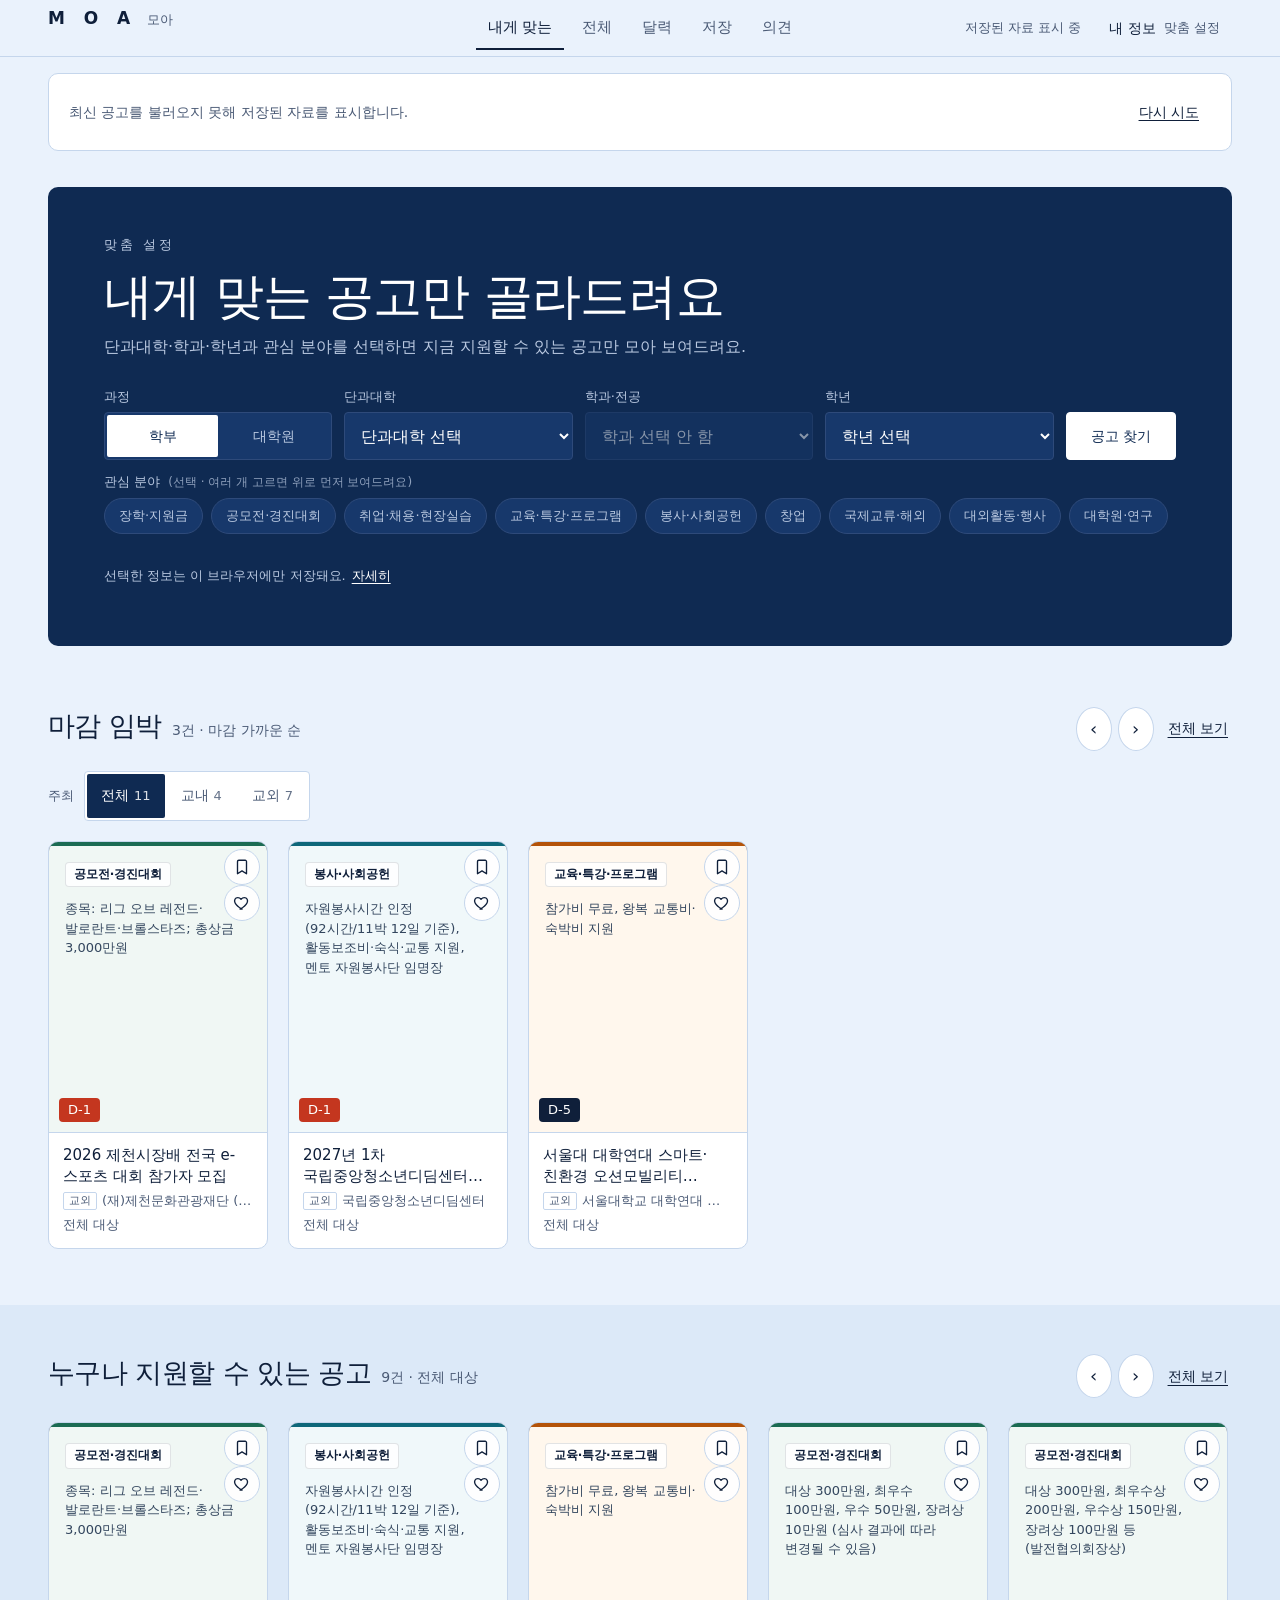
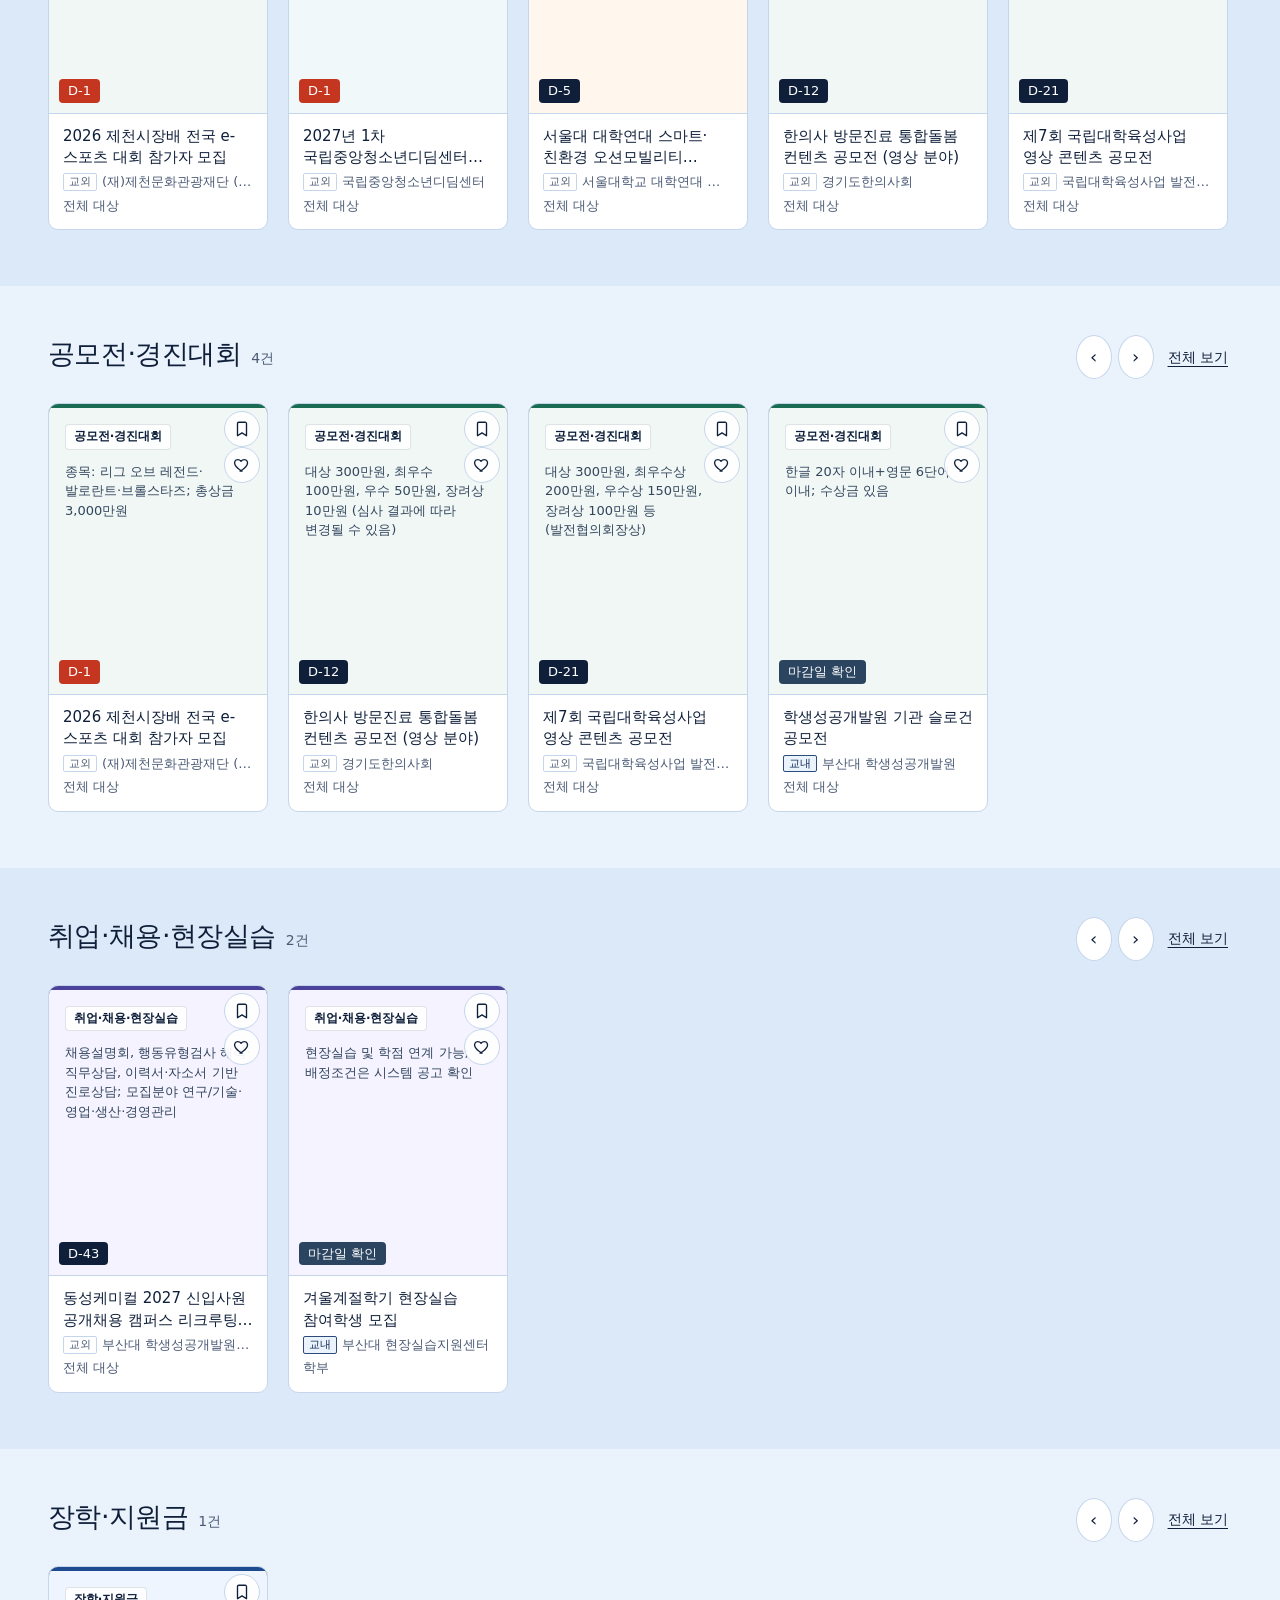
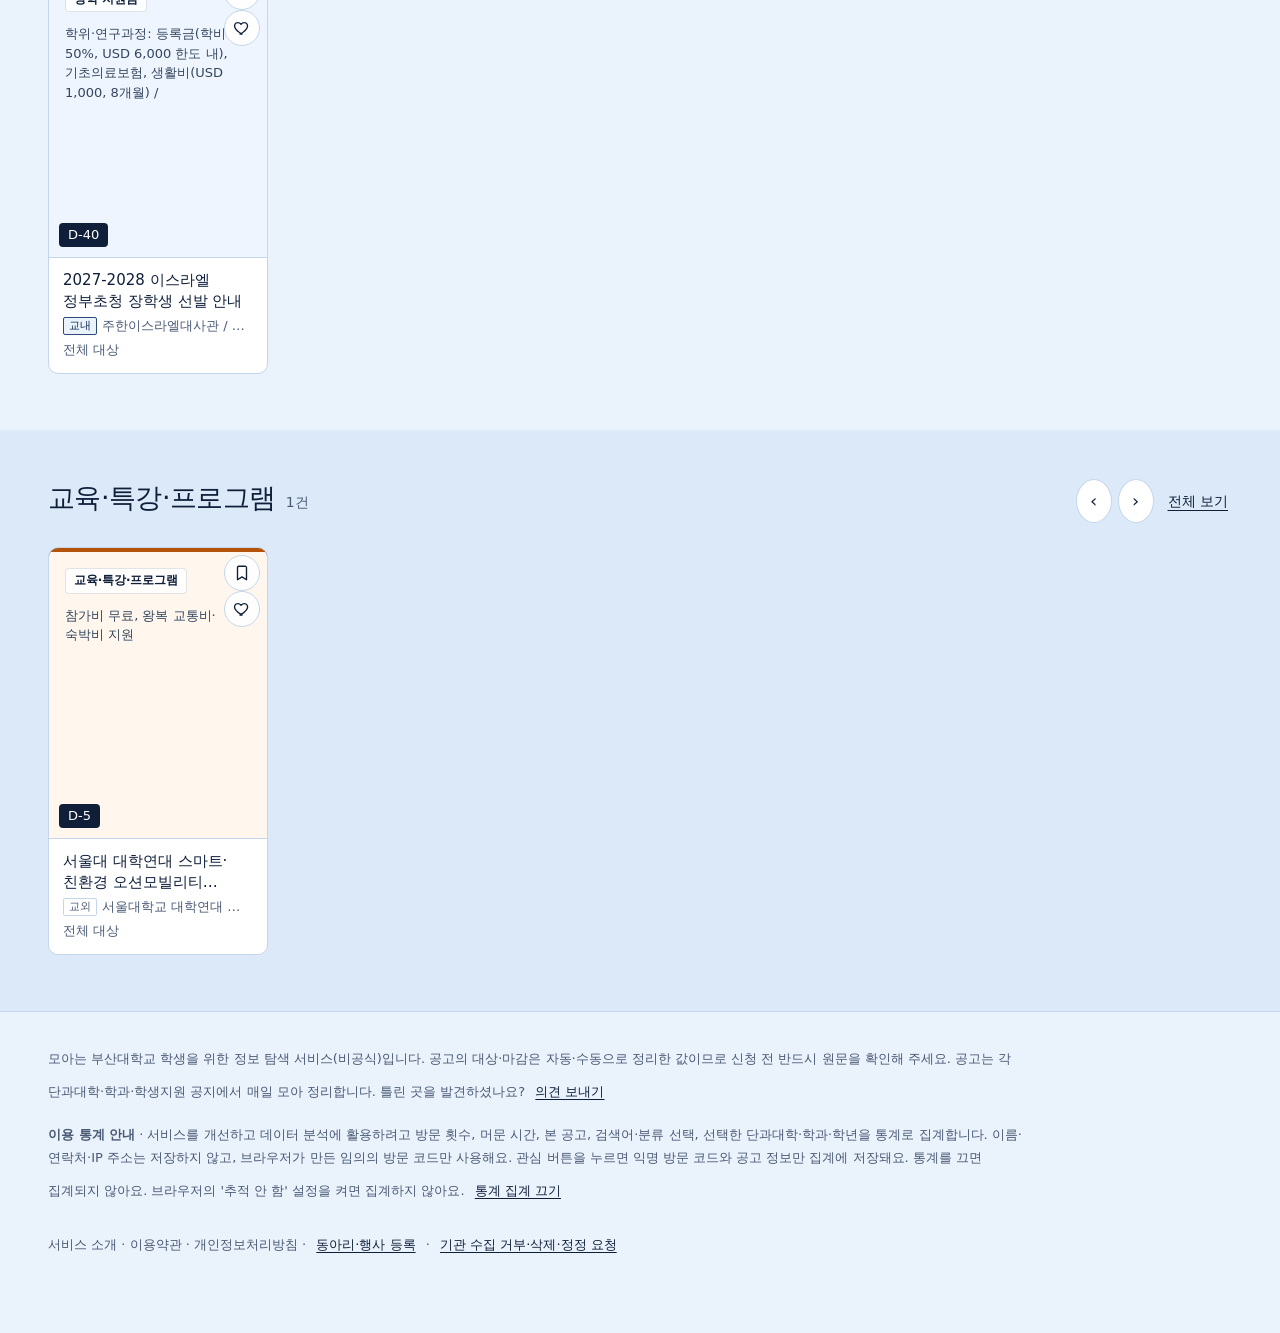
==== commit 13845329: "포스터 없는 카드 리디자인, 부산대 전용 배지, 학사일정 달력 통합, 동아리·행사 등록 창구 추가" ====
--- a/index.html
+++ b/index.html
@@ -686,45 +686,69 @@
 .card:hover .poster img,.card:focus-visible .poster img,.zoom:hover .poster img{
  transform:scale(1.02);
 }
-/* Typographic 3:4 Solid Tiles for Notices Without Posters (Low-saturation Dark Blue Palette) */
+/* Editorial Light Cards for Notices Without Posters (avoids title duplication & dark monotony) */
 .ph{
  position:absolute;
  inset:0;
- padding:20px 18px;
+ padding:16px 16px 46px;
  display:flex;
  flex-direction:column;
- justify-content:space-between;
- color:#fff;
- background:var(--tone-0);
-}
-.ph[data-tone="0"]{background:var(--tone-0)}
-.ph[data-tone="1"]{background:var(--tone-1)}
-.ph[data-tone="2"]{background:var(--tone-2)}
-.ph[data-tone="3"]{background:var(--tone-3)}
-.ph[data-tone="4"]{background:var(--tone-4)}
-.ph[data-tone="5"]{background:var(--tone-5)}
-.ph[data-tone="6"]{background:var(--tone-6)}
-.ph[data-tone="7"]{background:var(--tone-7)}
+ justify-content:flex-start;
+ gap:10px;
+ color:var(--ink);
+ background:#f2f6fc;
+ border-top:4px solid #1e4b8f;
+}
+.ph[data-tone="0"]{background:#eff5ff;border-top-color:#1e4b8f}
+.ph[data-tone="1"]{background:#f0f7f4;border-top-color:#1b6b53}
+.ph[data-tone="2"]{background:#f4f3ff;border-top-color:#4b439b}
+.ph[data-tone="3"]{background:#fff7ed;border-top-color:#b45309}
+.ph[data-tone="4"]{background:#f0f8fa;border-top-color:#0e677a}
+.ph[data-tone="5"]{background:#f5f3f7;border-top-color:#6b3b75}
+.ph[data-tone="6"]{background:#f3f6f9;border-top-color:#355070}
+.ph[data-tone="7"]{background:#fdf4f5;border-top-color:#9b2c48}
 .ph-cat{
- font-size:20px;
- font-weight:500;
- letter-spacing:-.02em;
- line-height:1.25;
- color:#fff;
- padding-right:40px;
+ align-self:flex-start;
+ font-size:12px;
+ font-weight:700;
+ letter-spacing:-.01em;
+ line-height:1.3;
+ color:var(--ink);
+ background:rgba(255,255,255,.85);
+ border:1px solid rgba(18,32,51,.12);
+ border-radius:4px;
+ padding:4px 8px;
+ max-width:calc(100% - 44px);
 }
 .ph-snippet{
  font-size:13px;
  font-weight:400;
- line-height:1.45;
- color:var(--dark-sub);
+ line-height:1.5;
+ color:#33465e;
  display:-webkit-box;
- -webkit-line-clamp:3;
+ -webkit-line-clamp:5;
  -webkit-box-orient:vertical;
  overflow:hidden;
  overflow-wrap:anywhere;
- margin-bottom:28px;
-}
+ margin:2px 0 0;
+}
+.pnu-tags{display:inline-flex;flex-wrap:wrap;gap:4px;margin-left:4px;vertical-align:middle}
+.pnu-tag{font-size:10px;font-weight:700;padding:1px 5px;border-radius:2px;background:#eef5ff;color:#124eaa;border:1px solid #c7daf7}
+.cal-dot.acad{background:#0b6b3a}
+.cal-acad-box{margin:10px 0 12px;display:flex;flex-direction:column;gap:6px}
+.cal-acad-item{display:flex;align-items:center;gap:8px;padding:9px 12px;border-radius:8px;background:#eef8f2;border:1px solid #c7e6d3;font-size:13px;color:#114629}
+.cal-acad-badge{flex:none;font-size:11px;font-weight:700;padding:2px 6px;border-radius:4px;background:#0b6b3a;color:#fff}
+.cal-acad-month{margin-top:24px;padding:18px 20px;background:var(--surface);border:1px solid var(--line);border-radius:var(--radius)}
+.cal-acad-month h3{margin:0 0 4px;font-size:16px;font-weight:600}
+.cal-acad-month p.sub{margin:0 0 12px;font-size:12px;color:var(--sub)}
+.cal-acad-list{list-style:none;margin:0;padding:0;display:grid;gap:8px}
+.cal-acad-list li{display:flex;flex-wrap:wrap;gap:6px 12px;font-size:13px;padding-bottom:8px;border-bottom:1px solid var(--line)}
+.cal-acad-list li:last-child{border-bottom:0;padding-bottom:0}
+.cal-acad-date{font-weight:600;color:#0b6b3a;min-width:130px}
+.fb-club-box{margin:14px 0 6px;padding:14px 16px;border-radius:10px;background:#f3f7ff;border:1px solid #cde0fa;display:flex;flex-wrap:wrap;align-items:center;justify-content:space-between;gap:10px}
+.fb-club-box p{margin:0;font-size:13px;color:#1d3b66}
+.fb-club-btn{min-height:36px;padding:6px 14px;border-radius:6px;border:1px solid #124eaa;background:#fff;color:#124eaa;font-size:13px;font-weight:700}
+.fb-club-btn:hover{background:#124eaa;color:#fff}
 
 /* Bookmark & Interest Buttons on Poster Top-Right (36px visual circle, >=44px hit target, 36px vertical spacing) */
 .bm-btn,.int-btn{
@@ -1931,6 +1955,7 @@
      <h3 id="cal-day-title" aria-live="polite"></h3>
      <span id="cal-day-sub"></span>
     </div>
+    <div class="cal-acad-box" id="cal-acad-day" hidden></div>
     <ul class="cal-list" id="cal-day-list" aria-label="선택한 날 마감 공고"></ul>
    </div>
 
@@ -1941,6 +1966,8 @@
     </div>
     <ul class="cal-list" id="cal-month-list" aria-label="이번 달 마감 목록"></ul>
    </div>
+
+   <div class="cal-acad-month" id="cal-acad-month"></div>
   </div>
  </section>
 
@@ -1967,7 +1994,11 @@
   <div class="wrap fb-wrap">
    <div class="fb">
     <h2>의견을 들려주세요</h2>
-    <p class="hint" style="margin-top:0">틀린 정보, 빠진 공고, 있었으면 하는 기능까지 무엇이든 좋아요. 보내 주신 의견은 서비스를 고치는 데 쓰입니다.</p>
+    <p class="hint" style="margin-top:0">틀린 정보, 빠진 공고, 교내 동아리·학회 행사 등록까지 무엇이든 좋아요. 보내 주신 의견은 서비스를 고치는 데 쓰입니다.</p>
+    <div class="fb-club-box">
+     <p><b>부산대 동아리·학회·소모임이신가요?</b> 모집·행사 공고도 제보하시면 확인 후 올려드려요.</p>
+     <button type="button" class="fb-club-btn" id="fb-club-btn">동아리·행사 등록 양식 채우기</button>
+    </div>
     <form id="fbform" autocomplete="off" novalidate>
      <fieldset class="field">
       <legend>어떤 의견인가요?</legend>
@@ -2012,14 +2043,14 @@
  <div class="wrap">
   <p>모아는 부산대학교 학생을 위한 정보 탐색 서비스(비공식)입니다. 공고의 대상·마감은 자동·수동으로 정리한 값이므로 신청 전 반드시 원문을 확인해 주세요. 공고는 각 단과대학·학과·학생지원 공지에서 매일 모아 정리합니다. 틀린 곳을 발견하셨나요? <button type="button" class="flink" id="flink">의견 보내기</button></p>
   <p><b>이용 통계 안내</b> · 서비스를 개선하고 데이터 분석에 활용하려고 방문 횟수, 머문 시간, 본 공고, 검색어·분류 선택, 선택한 단과대학·학과·학년을 통계로 집계합니다. 이름·연락처·IP 주소는 저장하지 않고, 브라우저가 만든 임의의 방문 코드만 사용해요. 관심 버튼을 누르면 익명 방문 코드와 공고 정보만 집계에 저장돼요. 통계를 끄면 집계되지 않아요. 브라우저의 '추적 안 함' 설정을 켜면 집계하지 않아요. <button type="button" class="flink" id="statsbtn"></button></p>
-  <p class="flinks"><a href="about.html">서비스 소개</a> · <a href="terms.html">이용약관</a> · <a href="privacy.html">개인정보처리방침</a> · <button type="button" class="flink" id="flink-del">기관 수집 거부·삭제·정정 요청</button></p>
+  <p class="flinks"><a href="about.html">서비스 소개</a> · <a href="terms.html">이용약관</a> · <a href="privacy.html">개인정보처리방침</a> · <button type="button" class="flink" id="flink-club">동아리·행사 등록</button> · <button type="button" class="flink" id="flink-del">기관 수집 거부·삭제·정정 요청</button></p>
  </div>
 </footer>
 
 <script>
 const COLLEGES=[{"name": "인문대학", "depts": ["고고학과", "국어국문학과", "노어노문학과", "독어독문학과", "불어불문학과", "사학과", "언어정보학과", "영어영문학과", "일어일문학과", "중어중문학과", "철학과", "한문학과"]}, {"name": "사회과학대학", "depts": ["문헌정보학과", "미디어커뮤니케이션학과", "사회복지학과", "사회학과", "심리학과", "정치외교학과", "행정학과"]}, {"name": "자연과학대학", "depts": ["대기환경과학과", "물리학과", "미생물학과", "분자생물학과", "생명과학과", "수학과", "지질환경과학과", "통계학과", "해양학과", "화학과"]}, {"name": "공과대학", "depts": ["건설융합학부", "건축공학과", "건축학전공", "고분자공학과", "기계공학부", "도시공학과", "미래도시건축환경융합전공", "산업공학과", "유기소재시스템공학과", "재료공학부", "전기공학전공", "전기컴퓨터공학부", "전자공학과", "조선해양공학과", "첨단IT자율전공", "첨단모빌리티자율전공", "첨단소재자율전공", "토목공학전공", "항공우주공학과", "화공생명공학부", "환경공학전공"]}, {"name": "정보의생명공학대학", "depts": ["의생명융합공학부", "정보컴퓨터공학부"]}, {"name": "사범대학", "depts": ["교육학과", "국어교육과", "독어교육과", "물리교육과", "불어교육과", "생물교육과", "수학교육과", "역사교육과", "영어교육과", "유아교육과", "윤리교육과", "일반사회교육과", "지구과학교육과", "지리교육과", "체육교육과", "특수교육과", "화학교육과"]}, {"name": "경제통상대학", "depts": ["경제학부", "공공정책학부", "관광컨벤션학과", "국제학부", "무역학부"]}, {"name": "경영대학", "depts": ["경영학과", "핀테크융합전공"]}, {"name": "약학대학", "depts": ["약학과", "제약학과"]}, {"name": "생활환경대학", "depts": ["식품영양학과", "실내환경디자인학과", "아동가족학과", "의류학과"]}, {"name": "예술대학", "depts": ["디자인학과", "무용학과", "미술학과", "예술문화영상학과", "음악학과", "조형학과", "한국음악학과"]}, {"name": "나노과학기술대학", "depts": ["광메카트로닉스공학과", "나노메카트로닉스공학과", "나노에너지공학과"]}, {"name": "생명자원과학대학", "depts": ["IT응용공학과", "동물생명자원과학과", "바이오산업기계공학과", "바이오소재과학과", "바이오환경에너지학과", "생명환경화학과", "식물생명과학과", "식품공학과", "식품자원경제학과", "원예생명과학과", "조경학과"]}, {"name": "간호대학", "depts": ["간호학과"]}, {"name": "의과대학", "depts": ["의예과", "의학과"]}, {"name": "법과대학", "depts": []}, {"name": "스포츠과학부", "depts": ["스포츠과학과"]}, {"name": "학부대학", "depts": []}, {"name": "글로벌자유전공학부", "depts": []}, {"name": "치의학전문대학원", "depts": ["치의학과"]}, {"name": "한의학전문대학원", "depts": ["한의과학과", "한의학과"]}, {"name": "기타 학부·전공", "depts": ["BNK디지털금융학과", "EES융합전공", "나노반도체공정장비계약학과", "나노자율전공", "반도체공학전공", "발전공학과", "수소미래에너지융합전공", "응용생명융합학부 그린바이오전공", "응용생명융합학부 생명자원시스템공학전공", "자유전공학부", "첨단융합학부", "첨단융합학부 정보의생명공학자율전공"]}];
 const snapshot=[["2026-10-30", "PNU AI 테크클래스 (Gemini Notebook / Flow)", "교육·AI", "부산대 AI융합교육원", "학부·대학원 재학생, 전공 무관", "Notebook ~11-12 14:00; Flow ~11-19 14:00", "11-13 15:00~17:00; 11-20 15:00~17:00", "과정별 약 15명", "과목노트 RAG 실습 또는 AI 영상 제작·저작권 점검", "학생역량지원시스템 > 비교과 프로그램", "접수중", "https://cse.pusan.ac.kr/bbs/cse/2055/1469383/artclView.do", "두 과정은 같은 모집 공지에 묶어 1행 기록", "2026-11-19", "https://cse.pusan.ac.kr/editorFile/images/000179/20261030161104235_5GKVBCCT.png", "전체", "전체", "전체", "전체", "교육·특강·프로그램", "cse"], ["2026-10-30", "Oracle AI Startup Bootcamp 부산 1기", "교육·취업", "한국오라클 / 학부대학", "만 15~34세 미취업 청년; 졸업·졸업예정·휴학생 및 학점 이수완료 재학생 등", "얼리버드 ~11-09; 일반 ~11-15", "2026-11-16~2027-01-28", "정원 미공개", "AI 서비스 구현·배포, 사업화 프로젝트; 과정비/지원금 세부 공개 중", "모집 홈페이지 신청", "접수중", "https://www.pusan.ac.kr/kor/CMS/Board/Board.do?board_seq=1511854&mgr_seq=3&mode=view&page=1", "부산대 공지와 오라클 과정 페이지 확인", "2026-11-15", "https://www.pusan.ac.kr/kor/ajx_json/UploadMgr/downloadRun.do?qcode=Qm9hcmQsNDEyMDQxLFk=\nhttps://www.pusan.ac.kr/kor/ajx_json/UploadMgr/downloadRun.do?qcode=Qm9hcmQsNDEyMDQyLFk=", "전체", "전체", "전체", "전체", "교육·특강·프로그램", "pnu_main"], ["2026-10-29", "AI와 만난 인문학 수업(전공연계형 팀 프로그램)", "교육·공모전", "부산대 디지털인문학센터", "인문대 개설 전공·교양 수강 학부생 2~4인 팀", "2026-10-19~11-16", "발표 2026-12-04", "12팀 선착순", "대상 100만원, 최우수 60만원, 우수 40만원 팀별 장학금", "신청서 이메일 제출", "접수중", "https://www.pusan.ac.kr/kor/CMS/Board/Board.do?board_seq=1511831&mCode=MN095&mgr_seq=3&mode=view&page=2&searchKeyword=%EC%B0%BD%EC%97%85", "10-20 최초 공고 후 10-29 잔여석 안내; 최초 공고 링크를 대표로 사용", "2026-11-16", "https://www.pusan.ac.kr/_UPLOAD/IMAGE/Board/images/000134/2026%ED%95%99%EB%85%84%EB%8F%84_%EB%94%94%EC%A7%80%ED%84%B8%EC%9D%B8%EB%AC%B8%ED%95%99%EC%84%BC%ED%84%B0_%EC%A0%84%EA%B3%B5_%EC%97%B0%EA%B3%84%ED%98%95_%EA%B5%90%EC%9C%A1_%ED%94%84%EB%A1%9C%EA%B7%B8%EB%9E%A8_-_AI%EC%99%80_%EB%A7%8C%EB%82%9C_%EC%9D%B8%EB%AC%B8%ED%95%99_%EC%88%98%EC%97%85_%ED%99%8D%EB%B3%B4_%ED%8F%AC%EC%8A%A4%ED%84%B0_1.jpg", "인문대학", "전체", "전체", "학부", "공모전·경진대회", "pnu_main"], ["2026-10-28", "PNU AI Agent Challenge (Gemini Enterprise 활용)", "공모전·AI", "부산대 에듀테크센터", "부산대 학부·대학원 재학생; 개인 또는 팀", "참여 신청 10-28 16:00~11-27 18:00; 작품 제출 12-01~2027-01-08 18:00", "교육 선택 참여; 공모 발표일 별도 안내", "총 30개 작품 시상", "Gemini Enterprise 이용 신청; 총장상 대상 140만원 등", "참여 신청 Google Form; 작품 이메일 제출", "접수중", "https://www.pusan.ac.kr/kor/CMS/Board/Board.do?board_seq=1511804&mCode=MN095&mgr_seq=3&mode=view&page=2", "참여 신청과 작품 제출은 별도; 중복 게시 미반영", "2026-11-27", "https://www.pusan.ac.kr/_UPLOAD/IMAGE/Board/images/000134/20261028155804740_CMLDD3EO.png", "전체", "전체", "전체", "전체", "공모전·경진대회", "pnu_main"], ["2026-10-28", "학생성공개발원 기관 슬로건 공모전", "공모전", "부산대 학생성공개발원", "부산대 재적생·졸업생", "공식 본문 게시종료 2026-11-13; 세부 접수기한 상충 가능", "해당 없음", "1인 최대 2개", "한글 20자 이내+영문 6단어 이내; 수상금 있음", "이메일 접수 jobmail@pusan.ac.kr", "기한 확인 필요", "https://www.pusan.ac.kr/kor/CMS/Board/PopupBoard.do?board_seq=1511814&mgr_seq=3&mode=view", "다른 미러본에 11-09 마감 표시가 있어 원문 담당자 확인 필요", "", "", "전체", "전체", "전체", "전체", "공모전·경진대회", "pnu_main"], ["2026-10-23", "Microsoft AI 실전 프로젝트 과정 in 부산", "교육·취업", "Microsoft K-뉴딜 아카데미 / 부산대 AI융합교육원", "27년 2월 졸업예정 4학년·졸업자·휴학생; 미취업 청년; 정보컴퓨터공학부 우대, 타 전공 가능", "~2026-11-27", "2026-12-14~2027-02-25; 주중 09~18시, 총 400시간", "최대 35명", "출석 80% 이상 월 훈련장려금 50만원, 노트북 대여, 수료증", "ms-academy.kr/knd-busan 신청", "접수중", "https://cse.pusan.ac.kr/bbs/cse/2055/1467926/artclView.do", "SW센터/학과 미러 공지는 한 건으로 통합; 부산대 공식 공지(11-03): https://www.pusan.ac.kr/kor/CMS/Board/Board.do?mCode=MN095&mgr_seq=3&mode=view&mgr_seq=3&board_seq=1511937", "2026-11-27", "https://cse.pusan.ac.kr/editorFile/images/000173/20261023122723650_V537RI59.jpg", "전체", "전체", "4학년", "전체", "교육·특강·프로그램", "cse"], ["2026-10-22", "WDC 도시디자인 실험실 2기", "대외활동·디자인", "부산광역시 / 부산디자인진흥원", "지역 대학생·유학생·일반 청년", "공고 게시종료 2026-10-31; 정확한 신청 마감은 첨부 포스터 확인", "첨부 포스터 확인", "미공개", "도시문제 해결 디자인 프로젝트·전문가 멘토링·수료증", "공고/첨부 포스터 내 신청 링크", "마감·확인 필요", "https://www.pusan.ac.kr/kor/CMS/Board/Board.do?board_seq=1511702&mgr_seq=3&mode=view", "공지 본문은 세부일정 대신 첨부 안내자료를 참조", "", "https://www.pusan.ac.kr/kor/ajx_json/UploadMgr/downloadRun.do?qcode=Qm9hcmQsNDExNzg0LFk=\nhttps://www.pusan.ac.kr/kor/ajx_json/UploadMgr/downloadRun.do?qcode=Qm9hcmQsNDExNzg1LFk=", "전체", "전체", "전체", "전체", "대외활동·행사", "pnu_main"], ["2026-10-19", "겨울계절학기 현장실습 참여학생 모집", "현장실습·취업", "부산대 현장실습지원센터", "재학생; 자격·기업별 실습 정보는 학생지원시스템 및 매뉴얼 확인", "신청 2026-11-20부터; 공지 제목상 세부 일정 순차 안내", "2026 겨울계절학기", "기업별 상이", "현장실습 및 학점 연계 가능; 배정조건은 시스템 공고 확인", "현장실습지원센터 시스템", "접수예정", "https://www.pusan.ac.kr/kor/CMS/Board/Board.do?board_seq=1511646&mgr_seq=3&mode=view&page=1", "동일 날짜의 참여기업 모집 공고는 기업 대상이라 학생용 시트에서 제외", "", "https://www.pusan.ac.kr/_UPLOAD/IMAGE/Board/images/000133/%ED%98%84%EC%9E%A5%EC%8B%A4%EC%8A%B5_%ED%95%99%EC%83%9D%EB%AA%A8%EC%A7%91.png", "전체", "전체", "전체", "학부", "취업·채용·현장실습", "pnu_main"], ["2026-10-30", "2026학년도 제5기 'Arise PNU 글로벌 사회공헌단' 참여자 모집", "해외봉사", "부산대 학생과 · 국립대학육성사업", "부산대 소속 교수·강사·직원 및 학부·대학원 재학생 (8인 이상 팀 구성)", "신청 2026-11-16 ~ 11-20 17:00", "파견 2026-12-24 ~ 2027-01-31 (아시아 지역)", "4개 팀 내외", "해외 봉사활동 활동비 지원", "원문·첨부 참조", "모집 중", "https://cse.pusan.ac.kr/bbs/cse/2055/1469389/artclView.do", "", "2026-11-20", "https://cse.pusan.ac.kr/editorFile/images/000179/20261030165158665_CUEBYLT2.png", "전체", "전체", "전체", "전체", "봉사·사회공헌", "cse"], ["2026-10-26", "2026년도 연구실 안전문화 캠페인 공모전", "공모전", "연구실 안전문화 캠페인 주관 기관 (원문 확인)", "부산대학교 재학생 (학부생·대학원생)", "접수 2026-10-26 ~ 12-04", "분야: 카드뉴스·포스터·영상 / 주제: 연구실 안전사고·금속화재 예방 및 대응", "", "", "원문·첨부 참조", "모집 중", "https://bce.pusan.ac.kr/bbs/bce/220/1468067/artclView.do", "같은 공고가 다른 3곳에도 게시됨.", "2026-12-04", "https://bce.pusan.ac.kr/editorFile/images/000174/20261026095141559_B5AQP26V.jpg", "전체", "전체", "전체", "전체", "공모전·경진대회", "bce"], ["2026-10-27", "2026년도 통일간호리더장학금 신청", "장학금", "대한간호협회 / 부산대 간호대학", "북한에서 이주하여 현재 간호대학에 재학 중인 학생", "제출기한 2026-12-04 18:00까지", "", "", "통일간호리더장학금", "신청서·자기소개서 및 학업계획서·교수추천서 제출 (제출처는 원문 참조)", "모집 중", "https://nursing.pusan.ac.kr/bbs/nursing/1342/1468295/artclView.do", "", "2026-12-04", "", "간호대학", "전체", "전체", "전체", "장학·지원금", "nursing"], ["2026-10-30", "2026 블루푸드 메뉴 개발 경진대회", "경진대회", "부산대 산학협력단 블루푸드테크 혁신센터(ICC)", "생활과학대학 식품영양학과 학부생 (팀당 2~4명, 총 24명 내외)", "최종 메뉴 기획서 제출 ~ 2026-11-26", "대회 2026-11-27(금) 13:00~16:00", "24명 내외", "대상 1팀 상금 50만원", "원문·첨부 참조", "모집 중", "https://fsn.pusan.ac.kr/bbs/fsn/445/1469387/artclView.do", "원문은 '생활과학대학'으로 표기 — 현 명칭 생활환경대학으로 분류.", "2026-11-26", "", "생활환경대학", "식품영양학과", "전체", "학부", "공모전·경진대회", "fsn"], ["2026-10-28", "IBK기업은행 2027년 동계 체험형 청년인턴 공개채용", "채용·인턴", "IBK기업은행 (외부)", "만 19세 이상 만 34세 이하 (군복무 기간에 따라 상한 연장)", "~ 2026-11-16 10:00", "", "금융일반 340명 / 디지털·IT 50명", "", "원문·첨부 참조", "모집 중", "https://history.pusan.ac.kr/bbs/history/174/1468537/artclView.do", "", "2026-11-16", "https://history.pusan.ac.kr/editorFile/images/000176/20261028113741930_CD37JRK1.png", "전체", "전체", "전체", "전체", "취업·채용·현장실습", "history"], ["2026-10-28", "2026 하반기 삼성전자 협력사 온라인 채용박람회", "채용", "삼성전자 협력사 (외부)", "신입·경력 구직자 (원문 확인)", "2026-10-28 ~ 11-15", "", "삼성전자 우수협력사 40여 개", "", "홈페이지 접수 (원문 링크 참조)", "모집 중", "https://history.pusan.ac.kr/bbs/history/174/1468541/artclView.do", "", "2026-11-15", "https://history.pusan.ac.kr/editorFile/images/000176/20261028114121567_T4YR0XGQ.png", "전체", "전체", "전체", "전체", "취업·채용·현장실습", "history"], ["2026-10-28", "서울대 대학연대 스마트·친환경 오션모빌리티 겨울캠프", "교육·캠프", "서울대학교 대학연대 지역인재양성사업단", "전국 거점국립대 학부생·대학원생 (과정별 약 20명 선발)", "신청 ~ 2026-12-11", "2027-01-07~08 서울대 관악캠퍼스", "", "참가비 무료, 왕복 교통비·숙박비 지원", "원문·첨부 참조", "모집 중", "https://aerospace.pusan.ac.kr/bbs/aerospace/96/1468530/artclView.do", "", "2026-12-11", "", "전체", "전체", "전체", "전체", "교육·특강·프로그램", "aerospace-ae"], ["2026-10-28", "2026 겨울 학부생 연구 프로그램 (에너지신산업-연구보고서 작성 경진대회)", "연구", "부산대 첨단융합학부", "첨단융합학부 학사과정 재학생 (나노과학기술대학 재학생도 참여 가능)", "지원 ~ 2026-11-17 23:59", "겨울방학 중 운영", "", "", "원문·첨부 참조", "모집 중", "https://nanomecha.pusan.ac.kr/bbs/nanomecha/1324/1468506/artclView.do", "첨단융합학부 소속은 '기타 학부·전공'으로 분류. 같은 공고가 다른 2곳에도 게시됨.", "2026-11-17", "https://nanomecha.pusan.ac.kr/editorFile/images/000176/2026-%EA%B2%A8%EC%9A%B8-%EC%97%B0%EA%B5%AC%EB%B3%B4%EA%B3%A0%EC%84%9C-%EC%9E%91%EC%84%B1-%EA%B2%BD%EC%A7%84%EB%8C%80%ED%9A%8C-%ED%8F%AC%EC%8A%A4%ED%84%B0_1.png", "나노과학기술대학,기타 학부·전공", "전체", "전체", "학부", "교육·특강·프로그램", "nanomecha"], ["2026-10-20", "2026 에코니티(이산)-대한환경공학회 우수학생 장학금 포상 공모", "장학금", "㈜에코니티·㈜이산·대한환경공학회", "환경공학 분야 우수 학부생·대학원생 (학부 8명 / 대학원 2명 선발)", "서류접수 ~ 2026-11-20 18:00", "", "", "총 상금 1,200만원 (학부 1인 100만원)", "원문·첨부 참조", "모집 중", "https://pnuenv.pusan.ac.kr/bbs/pnuenv/525/1467539/artclView.do", "추정(게시 학과 기준).", "2026-11-20", "", "공과대학", "환경공학전공", "전체", "전체", "장학·지원금", "pnuenv"], ["2026-10-31", "2026 한국정치학회 연례학술회의 논문·패널 공모 (Call for Papers)", "학술", "한국정치학회 (외부)", "한국정치학회 회원 (비회원은 회원가입 필요), 관심 있는 대학원생 대상 안내", "발표논문 제출 ~ 2026-12-02", "학술회의 2026-12-12 명지대 인문캠퍼스", "", "", "원문·첨부 참조", "모집 중", "https://polsci.pusan.ac.kr/bbs/polsci/1080/1470629/artclView.do", "추정(게시 학과 기준).", "2026-12-02", "", "사회과학대학", "정치외교학과", "전체", "대학원", "대학원·연구", "polsci"], ["2026-10-30", "[청년취업사관학교] 양천캠퍼스 AI 융합 3기 교육생 모집", "교육·취업", "서울시 청년취업사관학교 (외부)", "청년 (원문 확인)", "모집 2026-10-28 ~ 11-27", "서울 양천캠퍼스 (콘텐츠디자인·데이터분석·디지털마케팅)", "", "교육비 무료 (예치금 최대 10만원, 수료 후 반환)", "원문·첨부 참조", "모집 중", "https://history.pusan.ac.kr/bbs/history/174/1469341/artclView.do", "서울 소재 프로그램. 외부 공고.", "2026-11-27", "https://history.pusan.ac.kr/editorFile/images/000179/20261030112647960_12PPQ7SY.png", "전체", "전체", "전체", "전체", "교육·특강·프로그램", "history"], ["2026-10-30", "2026학년도 겨울계절수업 교류 수학 안내 (타 대학 수강)", "학사·교류", "부산대 학사과", "교류 수학(타 대학 겨울계절수업 수강)을 희망하는 재학생", "신청 대학별 상이 (2026-11-02 ~ 11-26) · 소속 학과사무실로 신청", "", "", "", "신청서류(수학신청원·성적증명서 등)를 소속 학과사무실에 제출", "모집 중", "https://www.pusan.ac.kr/kor/CMS/Board/Board.do?mCode=MN095&mgr_seq=3&mode=view&mgr_seq=3&board_seq=1511851", "대학별 신청기한: 동의대·동아대 11/2 · 동국대 WISE·경북대 11/3 · 서강대·부산외대·제주대·경성대·한국교원대·한양대·한양대 에너지신산업·고려대 에너지신산업 11/4 · 전남대 HUSS·영남대·중앙대 첨단소재·고려대·성균관대·서울시립대(2종) 11/9 · 울산대 11/12 · 인하대 11/16 · 동명대 11/23 13:00 · 고려대 국제동계대학 11/26. 개별 마감을 지킬 것(대학 공문의 기한은 소속대학 추천기한). 링크는 대표 1건(전남대 HUSS)이며 대학별 안내는 같은 게시판에 개별 게시됨. 동명대 안내(11-13): https://www.pusan.ac.kr/kor/CMS/Board/Board.do?mCode=MN095&mgr_seq=3&mode=view&mgr_seq=3&board_seq=1512180", "2026-11-26", "", "전체", "전체", "전체", "학부", "교육·특강·프로그램", "pnu_main"], ["2026-10-30", "효원상담원 심리기술훈련 7차 (신체감각·이완을 통한 심리안정화)", "교육·비교과", "부산대 효원상담원", "부산대 학생 (원문 확인)", "신청 2026-10-19 ~ 11-17", "2026-11-20(금) 10:30~11:30", "", "", "학생지원시스템 → 학생역량 → 비교과 프로그램에서 신청", "모집 중", "https://www.pusan.ac.kr/kor/CMS/Board/Board.do?mCode=MN095&mgr_seq=3&mode=view&mgr_seq=3&board_seq=1511852", "같은 안내 재게시(2026-11-05): https://www.pusan.ac.kr/kor/CMS/Board/Board.do?mCode=MN095&mgr_seq=3&mode=view&mgr_seq=3&board_seq=1511990", "2026-11-17", "https://www.pusan.ac.kr/_UPLOAD/IMAGE/Board/images/000134/2026%ED%95%99%EB%85%84%EB%8F%84_%EC%8B%AC%EB%A6%AC%EA%B8%B0%EC%88%A0%ED%9B%88%EB%A0%A8_%ED%8F%AC%EC%8A%A4%ED%84%B0_yellow_2.jpg\nhttps://www.pusan.ac.kr/kor/ajx_json/UploadMgr/downloadRun.do?qcode=Qm9hcmQsNDEyMDQwLFk=", "전체", "전체", "전체", "전체", "교육·특강·프로그램", "pnu_main"], ["2026-10-28", "일자리첫걸음보장센터 기업탐방 프로그램 (BNK·부산 신항만·보쉬렉스로스코리아·대한항공·한화오션)", "취업·진로", "부산대 일자리첫걸음보장센터", "2027년 2월 졸업예정자 및 졸업 후 1년 이내 졸업한 취업준비생", "기업별 신청마감 상이 (대한항공 ~11-16 18:00 등)", "BNK 11/13(금) 09:30~17:00 · 대한항공(부산) 11/20(금) 09:30~18:00 등", "", "", "원문·첨부 참조", "모집 중", "https://job.pusan.ac.kr/ko/notice/notice/view/204522?p=1", "기업별 신청마감이 다름. 원문에서 지원하려는 기업의 마감 확인.", "2026-11-16", "https://job.pusan.ac.kr/attachment/view/1589426/%EA%B8%B0%EC%97%85%ED%83%90%EB%B0%A9+%ED%8F%AC%EC%8A%A4%ED%84%B0+%EB%AA%A8%EC%9D%8C%EC%A7%91.png?ts=0", "전체", "전체", "4학년", "전체", "취업·채용·현장실습", "job"], ["2026-11-02", "2026학년도 동계 글로벌 현장실무 프로젝트 참여학생 모집 (호주 시드니)", "해외현장실습", "부산대 학생성공개발원 현장실습지원센터", "학부 4~7학기 재학생 중 학과 추천자(학과당 1인); 직전학기 3.5 이상·토익스피킹 IH 이상(환산); 2026-2학기 휴학생·2027.2월 졸업자 불가", "2026-11-06 ~ 2026-11-16", "해외 교육 2027-01-05~01-29(23박 25일, 호주 시드니); 운영 2026.11월~2027.2월", "학과당 1인 추천", "해외현장실습 3학점(일반선택), 학교 지원 장학금 500만원(현지 교육비·숙박비·안전관리비); 항공권·비자·식비는 개인 부담", "학과 추천을 받은 학생이 지원서·첨부자료를 이메일로 제출 (세부는 원문 참조)", "접수예정", "https://www.pusan.ac.kr/kor/CMS/Board/Board.do?mCode=MN095&mgr_seq=3&mode=view&mgr_seq=3&board_seq=1511923", "주관 부서(현장실습지원센터) 공지 기준 마감 11-16. 학과별 추천 접수 기한은 더 빠를 수 있음(학과 게시본: nanomecha 11-04 12시, japan 11-11 18시). 같은 공고의 다른 게시: https://englishedu.pusan.ac.kr/bbs/englishedupnu/312/1470724/artclView.do / https://archaeology.pusan.ac.kr/bbs/archaeology/208/1470719/artclView.do / https://philosophy.pusan.ac.kr/bbs/philosophy/1450/1470733/artclView.do / https://nanomecha.pusan.ac.kr/bbs/nanomecha/1324/1470715/artclView.do / https://japan.pusan.ac.kr/bbs/japan/852/1470723/artclView.do", "2026-11-16", "https://www.pusan.ac.kr/_UPLOAD/IMAGE/Board/images/000135/%ED%98%84%EC%9E%A5%EC%8B%A4%EC%8A%B5_%ED%95%99%EC%83%9D%EB%AA%A8%EC%A7%91-_%EB%B3%B5%EC%82%AC%EB%B3%B8_(5).png", "전체", "전체", "전체", "학부", "국제교류·해외", "pnu_main"], ["2026-11-02", "「이런(e-Learn) 한 컷, 영상 공모전」", "공모전", "한국보건복지인재원", "대한민국 국민 누구나 (개인/팀, 팀은 최대 3인)", "접수 2026-10-06 ~ 2026-11-15 23:59 (포스터)", "심사 11-16~11-24, 결과 발표 11-25, 시상식 12-02", "부문별 1인(1팀)당 1개 작품 제출 가능", "총 10편 시상: 대상 100만원 1편, 최우수상 50만원 2편, 우수상 30만원 3편, 장려상 10만원 4편", "이메일로 신청서·청렴서약서·작품 파일 제출 (주소는 포스터·원문 참조)", "모집 중", "https://www.pusan.ac.kr/kor/CMS/Board/Board.do?mCode=MN095&page=2&mgr_seq=3&mode=view&mgr_seq=3&board_seq=1511881", "마감일은 포스터 이미지에서 확인(11/15 23:59). 부문: AI 영상, 숏폼 영상.", "2026-11-15", "https://www.pusan.ac.kr/_UPLOAD/IMAGE/Board/images/000135/01_%E3%80%8C%EC%9D%B4%EB%9F%B0(e-Learn)_%ED%95%9C_%EC%BB%B7,_%EC%98%81%EC%83%81_%EA%B3%B5%EB%AA%A8%EC%A0%84%E3%80%8D_%ED%8F%AC%EC%8A%A4%ED%84%B0.png", "전체", "전체", "전체", "전체", "공모전·경진대회", "pnu_main"], ["2026-11-02", "2026년 공공데이터 활용 경진대회", "공모전", "한국체육산업개발(주)", "공공데이터에 관심 있는 국민 누구나 (개인·단체, 기업, 학생, 일반 국민)", "접수 2026-11-02 ~ 2026-12-01 18:00 (포스터)", "심사 12월 중, 결과 발표 12월 말(개별 통보)", "", "최우수상 300만원 상당, 우수상 200만원 상당, 장려상 100만원 상당(각 1건)", "이메일로 참가신청서·기획서·개인정보 동의서 제출 (주소는 포스터 참조)", "모집 중", "https://www.pusan.ac.kr/kor/CMS/Board/Board.do?mCode=MN095&page=2&mgr_seq=3&mode=view&mgr_seq=3&board_seq=1511879", "마감일은 포스터 이미지에서 확인(12/1 18:00). 기관 개방 공공데이터 57종 중 1종 이상 활용.", "2026-12-01", "https://www.pusan.ac.kr/_UPLOAD/IMAGE/Board/images/000135/%EA%B3%B5%EA%B3%B5%EB%8D%B0%EC%9D%B4%ED%84%B0_%ED%99%9C%EC%9A%A9_%EA%B2%BD%EC%A7%84%EB%8C%80%ED%9A%8C_%ED%8F%AC%EC%8A%A4%ED%84%B0.png", "전체", "전체", "전체", "전체", "공모전·경진대회", "pnu_main"], ["2026-11-02", "2026 청년문화예술패스 이용 후기 공모전", "공모전", "문화체육관광부·한국문화예술위원회 (게시: 부산광역시)", "2026년 청년문화예술패스 이용자", "접수 2026-10-07 ~ 2026-11-15 (포스터)", "심사 11-16~11-27, 수상자 발표 12-07", "", "최우수상 20만원(1명), 우수상 10만원(2명), 장려상 5만원(10명), 참가자상 1만원(50명) 네이버페이 포인트 상품권", "청년문화예술패스 누리집에서 후기 게시글 작성 후 참여자 정보 제출", "모집 중", "https://www.pusan.ac.kr/kor/CMS/Board/Board.do?mCode=MN095&page=2&mgr_seq=3&mode=view&mgr_seq=3&board_seq=1511877", "마감일은 포스터 이미지에서 확인(11/15). 청년문화예술패스를 쓴 사람만 응모 가능해 대상이 좁을 수 있음.", "2026-11-15", "https://www.pusan.ac.kr/_UPLOAD/IMAGE/Board/images/000135/%EB%B6%99%EC%9E%842._2026%EB%85%84_%EC%B2%AD%EB%85%84%EB%AC%B8%ED%99%94%EC%98%88%EC%88%A0%ED%8C%A8%EC%8A%A4_%EC%9D%B4%EC%9A%A9_%ED%9B%84%EA%B8%B0_%EA%B3%B5%EB%AA%A8%EC%A0%84_%ED%8F%AC%EC%8A%A4%ED%84%B0.png", "전체", "전체", "전체", "전체", "공모전·경진대회", "pnu_main"], ["2026-11-02", "2027년 1차 국립중앙청소년디딤센터 힐링캠프 멘토단(자원봉사단) 모집", "봉사", "국립중앙청소년디딤센터", "청소년 치료·재활 관련 학과 전공자 및 희망 자원봉사자", "모집 2026-10-26 ~ 2026-12-07 18:00 도착분 (포스터)", "멘토 아카데미(필수) 2027-02-22~26 (2박 3일 2회차)", "80여명", "자원봉사시간 인정(92시간/11박 12일 기준), 활동보조비·숙식·교통 지원, 멘토 자원봉사단 임명장", "지원서·개인정보제공동의서·재학(졸업·휴학)증명서를 이메일로 제출 (주소는 포스터 참조)", "모집 중", "https://www.pusan.ac.kr/kor/CMS/Board/Board.do?mCode=MN095&mgr_seq=3&mode=view&mgr_seq=3&board_seq=1511880", "마감일은 포스터 이미지에서 확인(12/7 18:00). 전공 제한은 우대 조건이 아니라 모집 대상 문구라 대상은 넓게 전체로 둠.", "2026-12-07", "https://www.pusan.ac.kr/_UPLOAD/IMAGE/Board/images/000135/[%EA%B5%AD%EB%A6%BD%EC%A4%91%EC%95%99%EC%B2%AD%EC%86%8C%EB%85%84%EB%94%94%EB%94%A4%EC%84%BC%ED%84%B0]_%EB%8B%A8%EA%B8%B0%EA%B3%BC%EC%A0%95(%ED%9E%90%EB%A7%81%EC%BA%A0%ED%94%84)_%EB%A9%98%ED%86%A0(%EC%9E%90%EC%9B%90%EB%B4%89%EC%82%AC%EB%8B%A8)_%EB%AA%A8%EC%A7%91_%ED%8F%AC%EC%8A%A4%ED%84%B0.png", "전체", "전체", "전체", "전체", "봉사·사회공헌", "pnu_main"], ["2026-11-02", "해양 창업 아이디어 공모전 「Spark-up 1876」", "공모전·창업", "부산광역시·부산항만공사·한국해양진흥공사·부산테크노파크 (해운항만 창업지원 플랫폼 1876 BUSAN 운영사업, 운영: (주)테리뉴)", "항만·물류·해운·선박 분야 창업아이디어를 가진 예비창업자 및 초기창업자(1년 미만), 개인 또는 팀(팀장 포함 최대 4인), 지역 제한 없음", "접수 2026-10-21 ~ 2026-11-16 18:00 (첨부 포스터)", "1차 서류평가 11-17~11-19(결과 11-20), 2차 발표평가(PT심사) 및 최종 수상팀 선정 11-27", "분야별 최우수상·우수상, 총 4팀 시상", "총상금 1,000만원", "포스터의 QR코드로 온라인 접수", "모집 중", "https://www.pusan.ac.kr/kor/CMS/Board/Board.do?mCode=MN095&page=2&mgr_seq=3&mode=view&mgr_seq=3&board_seq=1511878", "마감일은 첨부 PDF 포스터에서 확인(11/16 18:00). 모집분야: 항만·물류, 해운·선박.", "2026-11-16", "", "전체", "전체", "전체", "전체", "창업", "pnu_main"], ["2026-10-30", "한의사 방문진료 통합돌봄 컨텐츠 공모전 (영상 분야)", "공모전", "경기도한의사회", "개인 및 팀(4명 이내), 대상 제한 없음(포스터)", "접수 2026-12-07 ~ 2026-12-18 (첨부 포스터)", "결선 PT 2027-01-17(일), 장소·시간 추후 공지", "대상 1팀, 최우수 2팀, 우수 3팀, 장려상 10팀", "대상 300만원, 최우수 100만원, 우수 50만원, 장려상 10만원 (심사 결과에 따라 변경될 수 있음)", "경기도한의사회 홈페이지(www.ggakom.org)에서 안내·양식 확인 후 접수", "접수예정", "https://kmed.pusan.ac.kr/bbs/kmed/1514/1469348/artclView.do", "마감일은 첨부 포스터에서 확인(12/18). 접수는 12/7부터라 접수예정. 영상 3분 이내 또는 1분 이내 숏츠, 두 가지를 모두 제출한 작품만 수상 가능.", "2026-12-18", "", "전체", "전체", "전체", "전체", "공모전·경진대회", "kmed"], ["2026-10-20", "2026학년도 2학기 거창군 지역출신 대학생 등록금 지원사업", "장학금", "(재)거창군장학회", "거창군 출신 대학생(만 30세 미만, 1996-10-15 이후 출생). 최종 학년·최종 학년 직전 학년(4년제 3·4학년), 직전 학기 12학점 이상 이수·평점 2.5/4.5 이상, 2026-2학기 국가장학금 신청자, 거창군 3년 이상 주민등록(학생·가족 요건)", "접수 2026-10-16 ~ 2026-11-16 09:00~18:00 (업무시간)", "지원금 2026년 12월 중 일괄 지급", "예산 범위 내", "학기당 본인부담 등록금 최대 100만원", "대학생 또는 가족 주소지 기준 거창군 읍·면 행정복지센터 방문 또는 등기 우편 신청", "모집 중", "https://onestop.pusan.ac.kr/page?menuCD=000000000000386&mode=DETAIL&seq=2205", "마감일은 첨부 공고문 PDF에서 확인(11/16 18:00). 거창군 출신(주민등록 요건)만 해당. 전액 장학금 수혜 등으로 본인부담 등록금이 없으면 지급 안 됨.", "2026-11-16", "", "전체", "전체", "3학년,4학년", "학부", "장학·지원금", "onestop"], ["2026-10-20", "2026년 2학기 안산시 대학생 본인부담 등록금 반값지원", "장학금", "안산시·(재)안산인재육성재단", "안산시 거주 요건을 충족하는 국내 대학 재학생(29세 이하, 1997-01-01 이후 출생). 기초생활수급자·장애인·법정 한부모가족·3자녀 이상 가정·차상위계층 학생, 또는 한국장학재단 소득분위 1~6구간 가정 학생. 2026-2학기 국가장학금 신청 필수", "접수 2026-10-26 ~ 2026-11-20 18:00", "", "", "본인부담 등록금의 50% (학기당 100만원 한도)", "재단 온라인 신청페이지, 우편(등기) 또는 방문 접수", "모집 중", "https://onestop.pusan.ac.kr/page?menuCD=000000000000386&mode=DETAIL&seq=2204", "마감일은 첨부 포스터 PDF에서 확인(11/20 18:00). 학생과 가족 1인 이상이 안산시에 계속 3년 이상(또는 합산 10년 이상) 주민등록 필요. 대학원·외국대학 제외.", "2026-11-20", "", "전체", "전체", "전체", "학부", "장학·지원금", "onestop"], ["2026-10-29", "2026년도 통영시 저소득 대학생 장학금 지원대상자 선발", "장학금", "통영시", "기초생활수급자·차상위계층 대학생. 2026-1학기 평균 C학점 이상, 통영시 관내 고등학교 졸업자로 공고일 현재 통영시 6년 이상 거주·관내 학교 6년 이상 재학. 대학원생·휴학생 제외", "신청 2026-11-02 ~ 2026-11-23 (업무시간 09:00~18:00)", "장학금 2026년 12월 일괄 지급", "", "1인당 최대 100만원 (선발 결과에 따라 조정될 수 있음)", "통영시 평생교육과 평생학습팀 방문 또는 등기 우편(마감일 소인분까지 인정)", "모집 중", "https://onestop.pusan.ac.kr/page?menuCD=000000000000386&mode=DETAIL&seq=2214", "마감일은 첨부 공고문(HWPX)에서 확인(11/23). 통영시 주민등록·학교 요건을 충족하는 저소득 대학생만 해당. 선발 인원은 공고문에 미표기.", "2026-11-23", "", "전체", "전체", "전체", "학부", "장학·지원금", "onestop"], ["2026-11-03", "2026년도 발전기금회계 목적사업 산학협력단 창업장학금 모집", "장학금", "부산대 산학협력단", "창업 관련 활동으로 성과를 창출한 부산대 재학 학부생 (지원불가: 직전학기 성적 2.5 미만, 수료생·유보생·휴학생, 수업연한 4년 초과자, 대학원생)", "2026-11-02~11-20 18:00", "지급 2026년 12월 중 예정 (실적기간 2026-01-01~11-30)", "예산 범위 내 점수 순 선정", "1인 최대 400만원, 차등 지급", "이메일로 제출서류 제출 (주소는 원문 참조)", "모집 중", "https://www.pusan.ac.kr/kor/CMS/Board/Board.do?mCode=MN095&mgr_seq=3&mode=view&mgr_seq=3&board_seq=1511938", "", "2026-11-20", "https://www.pusan.ac.kr/_UPLOAD/IMAGE/Board/images/000135/%EB%B6%99%EC%9E%84_3._%ED%99%8D%EB%B3%B4_%ED%8F%AC%EC%8A%A4%ED%84%B0._1.jpg", "전체", "전체", "전체", "학부", "장학·지원금", "pnu_main"], ["2026-11-03", "2026학년도 한국장학재단 농어촌 특별활동 멘토 모집 (다문화·탈북학생 멘토링, 동계방학)", "봉사·멘토링", "부산대 학생처 (한국장학재단 농어촌 특별활동)", "사회공헌에 관심 있는 부산대 재학생 중 필수 자격(학생처 운영 사회공헌 프로그램 참여 경험 등)을 모두 충족한 자", "서류접수 2026-11-17~11-22 23:00", "서류합격 11-25, 면접 11-26 16:00~18:00, 최종 발표 11-27, 사전교육 11-28 14:00~17:00; 활동 4박 5일", "총 11명", "멘토 장학금 총 100만원; 숙박비·식비·교통비·문화체험비·교재비 부담 없음", "원문·첨부(멘토 모집 공고, 프로그램 계획서) 참조", "접수예정", "https://www.pusan.ac.kr/kor/CMS/Board/Board.do?mCode=MN095&mgr_seq=3&mode=view&mgr_seq=3&board_seq=1511953", "대상이 '재학생'으로만 표기되어 학부/대학원 구분은 원문 확인 필요. 같은 공고 다른 게시: https://cse.pusan.ac.kr/bbs/cse/2055/1471640/artclView.do (대상: 부산대학교 학부 재학생)", "2026-11-22", "https://www.pusan.ac.kr/_UPLOAD/IMAGE/Board/images/000135/%EC%A0%9C%EB%AA%A9%EC%9D%84_%EC%9E%85%EB%A0%A5%ED%95%B4%EC%A3%BC%EC%84%B8%EC%9A%94._1.jpg", "전체", "전체", "전체", "전체", "봉사·사회공헌", "pnu_main"], ["2026-11-03", "제7회 국립대학육성사업 영상 콘텐츠 공모전", "공모전", "국립대학육성사업 발전협의회", "전국 36개 국립대학 대학(원)생 (휴학생 포함), 개인 또는 팀(최대 5인)", "공모기간 2026-11-02~12-27", "1차 심사위원 심사, 2차 대중성 심사(발전협의회 유튜브 조회수·좋아요)", "원문 확인", "대상 300만원, 최우수상 200만원, 우수상 150만원, 장려상 100만원 등 (발전협의회장상)", "개인 SNS 업로드 후 신청서·동영상 원본을 이메일로 접수 (주소는 원문 참조)", "모집 중", "https://bce.pusan.ac.kr/bbs/bce/220/1471295/artclView.do", "의생명융합공학부 게시본 기준(주관 기관 원문 미확인); 접수 마감 시각은 원문에 없음", "2026-12-27", "https://bce.pusan.ac.kr/editorFile/images/000180/20261103154129694_B8MPXM5I.png", "전체", "전체", "전체", "전체", "공모전·경진대회", "bce"], ["2026-11-03", "2026 사회보장 데이터를 활용한 AI 혁신 아이디어 경진대회", "공모전·AI", "보건복지부·한국사회보장정보원 등(시상 기관 기준)", "전 국민 (개인·팀 참가 가능)", "공고·접수 2026-10-21~11-20", "예선심사 11-23, 본선 및 시상 12-03", "총 16팀 시상", "대상 보건복지부 장관상 500만원 등", "참가신청서·서약서·개인정보동의서·아이디어 제안서(A4 5쪽 이내) 제출 (제출처는 원문 참조)", "모집 중", "https://bce.pusan.ac.kr/bbs/bce/220/1471294/artclView.do", "의생명융합공학부 게시본 기준", "2026-11-20", "https://bce.pusan.ac.kr/editorFile/images/000180/968588.jpg", "전체", "전체", "전체", "전체", "공모전·경진대회", "bce"], ["2026-11-03", "JTI 글로벌 아이디어 공모전", "공모전", "JTI코리아 (외부)", "원문에 대상 문구 없음", "~2026-11-20 마감", "인스타그램 DM 챗봇으로 챌린지 진행(영어); 우수 참여자 TOP 25 선발", "우수 참여자 25명", "우수 참여자 독일 함부르크 오프라인 행사 참여 기회, 2027 상반기 Traineeship 채용 우대", "인스타그램 DM으로 참여 (개인정보 활용 동의서 제출 필수)", "모집 중", "https://history.pusan.ac.kr/bbs/history/174/1470747/artclView.do", "사학과 게시본 기준. 대상 문구가 없어 전체로 둠(애매하면 넓게)", "2026-11-20", "https://history.pusan.ac.kr/editorFile/images/000180/26392_3681957_1793603235126787356.png", "전체", "전체", "전체", "전체", "공모전·경진대회", "history"], ["2026-11-04", "서울미래인재재단 대표 캐릭터 공모전 「서울의 미래, 새로운 얼굴」", "공모전", "서울미래인재재단", "개인 또는 팀(4인 이하) 누구나", "접수 2026-11-16 ~ 11-30", "11-13 재단 홈페이지 게시글에 접수 링크 공개 예정", "", "캐릭터 디자인 기본형, 스토리텔링, 활용 아이디어 공모", "온라인 접수 (접수 링크는 재단 홈페이지 게시글·원문 참조)", "접수예정", "https://www.pusan.ac.kr/kor/CMS/Board/Board.do?mCode=MN095&mgr_seq=3&mode=view&mgr_seq=3&board_seq=1511974", "첨부 공고문(PDF)·포스터 있음. 세부내용은 서울미래인재재단 홈페이지 참조", "2026-11-30", "https://www.pusan.ac.kr/_UPLOAD/IMAGE/Board/images/000135/%5B%EB%B6%99%EC%9E%842%5D_%ED%8F%AC%EC%8A%A4%ED%84%B0.jpg", "전체", "전체", "전체", "전체", "공모전·경진대회", "pnu_main"], ["2026-11-04", "IDEC 제14기 시스템반도체설계실무인력양성 장기교육과정 수강생 모집", "교육·취업", "KAIST 반도체설계교육센터(IDEC)", "반도체 분야 취업을 희망하는 전공/비전공 학부 졸업(예정)자, 취업 결격사유 없는 자", "신청 2026-11-02 ~ 11-14 (전자공학과 게시본 제목 표기)", "교육 2027-01-04 ~ 04-23(4개월, KAIST IDEC 동탄교육장); 면접 11월 5주~12월 1주(예정), 최종 발표 12월 1주", "", "교육비 전액 지원, 교육지원금(요건 충족 시), 협력기업 소개·취업 기회 제공; 디지털·아날로그 트랙", "온라인 신청 (IDEC 아카데미 홈페이지, 원문 참조)", "모집 중", "https://www.pusan.ac.kr/kor/CMS/Board/Board.do?mCode=MN095&mgr_seq=3&mode=view&mgr_seq=3&board_seq=1511971", "신청기간 11-02~11-14는 전자공학과 게시본 제목에서 확인(중앙 공지 본문에는 날짜 없음, 게시종료일 11-14 11:00). 같은 공고: https://ee.pusan.ac.kr/bbs/ee/1542/1471500/artclView.do / https://semi.pusan.ac.kr/bbs/semi/248/1471369/artclView.do. 졸업(예정)자 대상이라 학년은 4학년으로 둠(추정)", "2026-11-14", "https://www.pusan.ac.kr/kor/ajx_json/UploadMgr/downloadRun.do?qcode=Qm9hcmQsNDEyMjE5LFk=", "전체", "전체", "4학년", "학부", "교육·특강·프로그램", "pnu_main"], ["2026-11-04", "동성케미컬 2027 신입사원 공개채용 캠퍼스 리크루팅(채용설명회·채용상담회)", "취업·채용", "부산대 학생성공개발원 / 동성케미컬", "동성케미컬 채용에 관심 있는 재학생·졸업생 (특히 4학년·졸업예정자, 석사과정 이상)", "채용 접수 2027-01-05 09:00 ~ 01-18 23:59", "설명회 2026-11-12 13:00~14:00(문창회관 2층), 1:1 상담회 11-12 14:00~16:00", "", "채용설명회, 행동유형검사 해석·직무상담, 이력서·자소서 기반 진로상담; 모집분야 연구/기술·영업·생산·경영관리", "동성케미컬 채용 홈페이지 (설명회·상담회 참가 신청 방법은 원문 참조)", "접수예정", "https://job.pusan.ac.kr/ko/notice/notice/view/204563?p=1", "N열은 채용 접수 마감(2027-01-18). 설명회·상담회 자체의 사전 신청 기한은 원문에 표기 없음. 같은 공고 다른 게시: https://humanities.pusan.ac.kr/bbs/humanities/178/1471567/artclView.do / https://pnutrade.pusan.ac.kr/bbs/pnutrade/210/1471610/artclView.do / https://semi.pusan.ac.kr/bbs/semi/248/1471649/artclView.do", "2027-01-18", "https://job.pusan.ac.kr/attachment/view/1590249/%5B%EB%8F%99%EC%84%B1%EC%BC%80%EB%AF%B8%EC%BB%AC%5D+%EC%B1%84%EC%9A%A9%EC%84%A4%EB%AA%85%ED%9A%8C+%EB%B0%8F+%EC%B1%84%EC%9A%A9%EC%83%81%EB%8B%B4%ED%9A%8C+%ED%99%8D%EB%B3%B4+%ED%8F%AC%EC%8A%A4%ED%84%B0.jpg?ts=0", "전체", "전체", "전체", "전체", "취업·채용·현장실습", "job"], ["2026-11-04", "경력 없어도 쓰는 링크드인 프로필 (무료 온라인 세미나)", "교육·취업", "부산대 취업전략과·학생성공개발원", "IT 분야 취업에 관심 있는 대학생·취업준비생 (전공 무관, 링크드인 계정 없어도 참여 가능)", "신청 마감일 미표기", "2026-11-20 19:00~20:30 온라인 라이브(YouTube 스트리밍, 신청자에게 링크 안내)", "", "참가비 무료; 온라인 명함·QR, 링크드인 프로필 세팅, 첫 글·메시지 예시, 커피챗 요청법, 30일 실행 플랜", "원문의 신청페이지(event-us)에서 신청", "모집 중", "https://job.pusan.ac.kr/ko/notice/notice/view/204562?p=1", "마감일 미표기, 시작일 기준", "2026-11-20", "https://job.pusan.ac.kr/attachment/view/1590203/%EB%A7%81%ED%81%AC%EB%93%9C%EC%9D%B8_%EC%84%B8%EB%AF%B8%EB%82%98_%EC%8D%B8%EB%84%A4%EC%9D%BC.png?ts=0\nhttps://job.pusan.ac.kr/attachment/view/1590204/%EB%A7%81%ED%81%AC%EB%93%9C%EC%9D%B8_%EC%84%B8%EB%AF%B8%EB%82%98_%EC%83%81%EC%84%B8%ED%8E%98%EC%9D%B4%EC%A7%80_750px.png?ts=0", "전체", "전체", "전체", "전체", "교육·특강·프로그램", "job"], ["2026-11-04", "고영테크놀러지 2026 하반기 신입사원 채용", "채용", "고영테크놀러지 (외부)", "학력·전공 무관 (Computer & AI Vision Algorithm 모집 부문 제외), 해외출장 결격사유 없는 자", "접수 2026-11-03 ~ 11-18 23:59", "서류전형 → 역량검사 → 면접 → 최종합격, 입사 2027-01 예정", "", "모집: Industrial Solution/Medical Solution/SW 개발/제조혁신/전략기획, 석·박사 Computer & AI Vision Algorithm; 근무지 광교·여주", "고영테크놀러지 채용 홈페이지(career.kohyoung.com)", "모집 중", "https://history.pusan.ac.kr/bbs/history/174/1471434/artclView.do", "사학과 게시본 기준", "2026-11-18", "https://history.pusan.ac.kr/editorFile/images/000181/20261104125718225_7SWI797N.png", "전체", "전체", "전체", "전체", "취업·채용·현장실습", "history"], ["2026-11-04", "고려대 에너지신산업-아람코 AI Workflow Hackathon", "공모전·AI", "고려대 에너지신산업 혁신융합대학 사업단 (주최: 아람코)", "에너지신산업 혁신융합대학사업 참여 재학생 (학부 재학생)", "신청 ~2026-11-18", "11-20 온라인 OT(14시), 11-23~25 온라인 교육, 11-26 오프라인(권장), 11-27 오프라인(필수·고려대 미래융합기술관 101호)", "5개 팀 시상", "상금: 1등 200만원, 2등 100만원, 3등 50만원, 4등(2팀) 각 10만원", "참가신청서 Google Form (원문 링크 참조), 선발자 개별 연락", "모집 중", "https://ees.pusan.ac.kr/bbs/ees/460/1471447/artclView.do", "EES융합전공 게시본 기준. 모집대상이 에너지신산업 혁신융합대학사업 참여 재학생으로 한정되어 해당자만 지원 가능. 소속 단과대 정보가 없어 대상은 전체로 둠(애매하면 넓게)", "2026-11-18", "https://ees.pusan.ac.kr/editorFile/images/000181/1._AI_Workflow_Hackathon_%ED%8F%AC%EC%8A%A4%ED%84%B0.jpg", "전체", "전체", "전체", "학부", "공모전·경진대회", "ees"], ["2026-11-05", "Apple 디벨로퍼 아카데미 @ POSTECH 특별 워크숍 「AI 시대, 나만의 취향으로 커리어 시작하기」", "교육·취업", "부산대 학생성공개발원 / Apple 디벨로퍼 아카데미 @ POSTECH", "부산대 재학생·휴학생 및 졸업생 (전공·캠퍼스 무관), 선착순 50명", "사전 신청 선착순 50명 (마감일 미표기)", "2026-11-24(화) 17:00~, 문창회관 2층 다목적강의실", "50명", "커리어 탐색·진로 설계 워크숍(40분), 아카데미 6기 과정·지원 방법 안내, 멘토·동문 커피챗(선택), 간식 제공", "원문의 신청 링크로 사전 신청", "모집 중", "https://job.pusan.ac.kr/ko/notice/notice/view/204565?p=1", "마감일 미표기, 시작일 기준 (선착순이라 정원 소진 시 조기 마감). 같은 공고: https://humanities.pusan.ac.kr/bbs/humanities/178/1471660/artclView.do / https://bce.pusan.ac.kr/bbs/bce/220/1471665/artclView.do / https://phys.pusan.ac.kr/bbs/phys/1618/1471668/artclView.do", "2026-11-24", "https://job.pusan.ac.kr/attachment/view/1590432/Apple+%EB%94%94%EB%B2%A8%EB%A1%9C%ED%8D%BC+%EC%95%84%EC%B9%B4%EB%8D%B0%EB%AF%B8+%ED%8A%B9%EB%B3%84+%EC%9B%8C%ED%81%AC%EC%88%8D+%ED%99%8D%EB%B3%B4+%ED%8F%AC%EC%8A%A4%ED%84%B0.jpg?ts=0", "전체", "전체", "전체", "전체", "교육·특강·프로그램", "job"], ["2026-11-06", "[동진쎄미켐] 2026년 11월 신입/경력 정기채용", "취업·채용", "동진쎄미켐 / 부산대 사학과 취업정보 게시", "원문에 대상 제한 문구 없음(부문별 신입/경력 구분)", "접수기간 2026-11-06(금) ~ 11-15(일) 23:59", "", "부문별 상이", "연구개발·품질관리·품질보증·생산관리·구매·IT 등 신입/경력 정기채용", "원문 참조", "모집 중", "https://history.pusan.ac.kr/bbs/history/174/1471738/artclView.do", "추정(게시 학과 기준). 사학과 홈페이지에서만 확인한 게시물이며 모집 부문은 이공계 중심이나 원문에 대상 제한은 없음. 마감일은 본문 접수기간(~11/15 23:59)으로 확인.", "2026-11-15", "", "인문대학", "사학과", "전체", "전체", "취업·채용·현장실습", "history"], ["2026-11-06", "2026 섬유공학패션신발분야 전공대학생 취업멘토링 참가 신청 안내", "취업·진로", "한국섬유산업연합회 / 부산대 의류학과 공지", "섬유공학·패션·신발분야 전공자(졸업예정자 또는 전공 관련 미취업자), 2027년 상반기까지 취업 의사가 있고 고용 결격사항이 없는 만 34세 이하 청년", "모집기간 ~2026-11-20(금) 18:00까지", "오리엔테이션(OT) 2026-12월 (세부 일정은 원문 참조)", "23명 내외 (참가신청서 서류 심사로 선발)", "산업계 현업 전문가와 1:1 매칭: 직무 탐색, 진로 상담, 자기소개서·포트폴리오 컨설팅, 모의면접", "참가신청서를 이메일과 구글폼 모두 제출 (주소·링크는 원문 참조)", "모집 중", "https://fashion.pusan.ac.kr/bbs/fashion/820/1471746/artclView.do", "마감일은 본문 '모집기간 ~26.11.20(금) 18:00까지'로 확인. 대상은 전공 분야 기준으로 공과대학·생활환경대학 관련 학과를 넣은 추정이며 다른 섬유·패션 관련 전공도 해당될 수 있음.", "2026-11-20", "", "공과대학,생활환경대학", "유기소재시스템공학과,의류학과", "전체", "전체", "취업·채용·현장실습", "fashion"], ["2026-11-09", "SK AX 현직자 AI 기술특강 및 SK 채용·SKALA 설명회 참가자 모집", "교육·취업", "부산대 AI융합교육원 (부산대–SK AX 산학협력)", "전 학년 학부생 (정보컴퓨터공학부, 의생명융합공학부 데이터사이언스전공, 산업공학과 우선 선발)", "신청 2026-11-09 ~ 11-17", "2026-11-20(금) 13:30~16:00, IT관 306호 및 308호 인근 3층 로비", "선착순 100명 이내", "SK AX 현직자 AI 기술특강, SK 채용·SKALA 프로그램 설명회, 진로·취업 상담; 간식 제공", "원문 참조", "모집 중", "https://swedu.pusan.ac.kr/bbs/swedu/2265/1472147/artclView.do", "의생명융합공학부 게시본에서 신청기간 확인. 같은 공고: https://bce.pusan.ac.kr/bbs/bce/220/1472191/artclView.do / https://cse.pusan.ac.kr/bbs/cse/2055/1472190/artclView.do. 우선 선발 학과가 있으나 전 학년 학부생이 신청 가능해 대상은 전체로 둠", "2026-11-17", "", "전체", "전체", "전체", "학부", "교육·특강·프로그램", "swedu"], ["2026-11-09", "2026학년도 우수대학원생 논문연구 지원 사업 신청 안내", "대학원·연구", "부산대 일반대학원 (국립대학육성사업)", "인문·사회·예·체능계열 대학원 석·박사과정 재학생, 직전학기 평균평점 3.0 이상, 소속 단과대학장 추천 (계약학과·4단계 BK21 참여자·수료 후 연구생·유사 사업 중복 수혜자 제외)", "지원 신청 ~2026-11-11", "연구기간 선정 통보 후 ~ 2027-02-05", "", "논문 게재확정 시 연구장려 장학금 지급: KCI 등재지 80만원, SSCI·A&HCI 150만원, SCOPUS 100만원, SCIE Q1 150만원 / Q2~Q4 80만원", "원문·첨부 참조", "모집 중", "https://lais.pusan.ac.kr/bbs/lais/1289/1472267/artclView.do", "문헌정보학과 게시본 기준. '인문·사회·예·체능계열'을 인문대학·사회과학대학·경제통상대학·경영대학·예술대학·스포츠과학부로 풀어 씀(계열 기준 추정). 마감이 11-11로 임박했고 단과대학장 추천이 필요함", "2026-11-17", "", "인문대학,사회과학대학,경제통상대학,경영대학,예술대학,스포츠과학부", "전체", "전체", "대학원", "대학원·연구", "lais"], ["2026-11-09", "국립종자원 과수 육종기술 과정 교육생 추가모집", "교육·직무", "국립종자원 국제종자생명교육센터 (외부)", "관련업계 종사자, 관련학과 대학(원)생, 공무원 등", "신청 ~2026-11-19", "교육 2026-11-25(수) ~ 11-26(목), 집합교육", "추가 모집 15명", "과수 육종기술 집합교육 (세부 내용은 첨부 운영계획 참조)", "교육센터 누리집(hrd.seed.go.kr)에서 신청", "모집 중", "https://horticulture.pusan.ac.kr/bbs/horticulture/719/1471843/artclView.do", "원예생명과학과 게시본 기준. 대상이 '관련학과 대학(원)생'이라 생명자원과학대학으로 잡음(추정), 학과는 넓게 전체로 둠", "2026-11-19", "", "생명자원과학대학", "전체", "전체", "전체", "교육·특강·프로그램", "horticulture"], ["2026-11-09", "[청년취업사관학교] 성북캠퍼스 DX 6기 교육생 모집", "교육·취업", "서울시 청년취업사관학교 (외부)", "만 15세 이상 서울시 거주자 (타 지자체 거주 서울 소재 대학(원)생, 모집공고일로부터 3년 이내 서울 소재 대학(원) 졸업생, 서울 소재 기업 근무 경력자도 신청 가능)", "모집 2026-11-02 ~ 11-27", "청년취업사관학교 성북캠퍼스 (디지털마케팅·서비스기획 2개 분야)", "", "교육비 전액 무료 (예치금 10만원 납부 후 수료 시 전액 환급)", "청년취업사관학교 홈페이지(sesac.seoul.kr)에서 신청", "모집 중", "https://history.pusan.ac.kr/bbs/history/174/1471832/artclView.do", "사학과 게시본 기준. 서울 소재 프로그램. 외부 공고.", "2026-11-27", "https://img2.stibee.com/26392_3687402_1793788482139154578.jpg", "전체", "전체", "전체", "전체", "교육·특강·프로그램", "history"], ["2026-11-09", "2027-2028 이스라엘 정부초청 장학생 선발 안내", "장학금", "주한이스라엘대사관 / 부산대 국제처", "석·박사 학위과정, 박사 후 과정, 연구과정, 하계어학과정 지원자 (세부 자격요건은 첨부 참조)", "지원마감 2027-01-15 (도착분까지)", "", "", "학위·연구과정: 등록금(학비 50%, USD 6,000 한도 내), 기초의료보험, 생활비(USD 1,000, 8개월) / 하계어학과정(3.5주): 학비 전액, 기숙사, 기초의료보험, 소정의 생활비", "원본 지원서류 1부를 주한이스라엘대사관 학술과로 우편 제출 (방문접수 불가)", "모집 중", "https://international.pusan.ac.kr/bbs/international/2080/1472260/artclView.do", "국제처 게시본 기준. 자격요건은 첨부 PDF에 있어 미확인", "2027-01-15", "", "전체", "전체", "전체", "전체", "장학·지원금", "international"], ["2026-11-09", "2026년 수요자 맞춤형 연구윤리 정기교육(1차)", "교육", "국가과학기술인력개발원(KIRD)", "대학·연구기관 소속 연구자 및 연구관리자", "신청 ~2026-11-24 (선착순 마감)", "2026-11-26(목) 14:00~15:30 실시간 온라인(Zoom)", "500명 (선착순)", "연구수행 중의 연구윤리", "KIRD 알파캠퍼스(alpha-campus.kr) 홈페이지에서 신청", "모집 중", "https://japan.pusan.ac.kr/bbs/japan/1114/1472265/artclView.do", "일어일문학과 대학원 공지 게시본 기준. 연구자·연구관리자 대상이라 학부생 해당 여부는 원문 확인. 대상은 넓게 전체로 둠", "2026-11-24", "", "전체", "전체", "전체", "전체", "교육·특강·프로그램", "japan"], ["2026-11-09", "AI·디지털 기업 연계 현장실습 참여자 모집 (사범대학 예비교원)", "현장실습", "부산대 사범대학 미래교육센터", "부산대학교 사범대학 재학생 (휴학생·졸업생 제외)", "신청 2026-11-09 ~ 11-17", "2026-12-03(목) ~ 12-04(금), 1박 2일 기업 탐방 (서울 AI재단·비상교육·네패스·패스트캠퍼스)", "선착순 40명", "참가비 무료 (숙소비·조식·중식 제공), 출석인정 가능", "구글 설문 제출 (링크는 원문 참조)", "모집 중", "https://ethics.pusan.ac.kr/bbs/ethics/475/1472254/artclView.do", "윤리교육과 게시본 기준(주관 미래교육센터 원문은 미수집). 같은 공고: https://socialedu.pusan.ac.kr/bbs/socialedu/206/1472268/artclView.do", "2026-11-17", "https://ethics.pusan.ac.kr/editorFile/images/000184/20261109153738768_QCYDNFB5.jpg", "사범대학", "전체", "전체", "학부", "취업·채용·현장실습", "ethics"], ["2026-11-09", "미래공학도를 위한 전공비전 토크콘서트 특강", "교육·비교과", "부산대 공과대학", "공과대학 1학년 재학생 (200여명)", "신청 마감 미표기 (선착순 200명 마감)", "2026-11-20(금) 12:00~15:00, 건설관 3층 301호 대강당", "200명 (선착순)", "한국항공우주연구원·한국재료연구원 박사 특강 2건; 참여자 샌드위치 제공, 출석인정 협조 요청 공문 발송", "포스터 QR 코드로 참가 신청", "모집 중", "https://eng.pusan.ac.kr/bbs/eng/424/1472248/artclView.do", "마감일 미표기, 시작일 기준 (선착순이라 정원 소진 시 조기 마감). 포스터 이미지로 확인", "2026-11-20", "https://eng.pusan.ac.kr/bbs/eng/424/1541698/download.do", "공과대학", "전체", "1학년", "학부", "교육·특강·프로그램", "eng"], ["2026-11-11", "2026년 한국남부발전 KOSPO 드림라이트 멘토링 2기 멘토 모집", "봉사·멘토링", "초록우산 어린이재단 / 한국남부발전 (부산대 공지)", "부산대학교 재학생 및 휴학생", "2026-11-11 ~ 11-20 12:00", "활동 4개월 (세부 일정은 원문 참조)", "원문 참조", "취약계층 아동 대상 교육 멘토링(지역아동센터 아동 5명 학습지도); 활동비 총 160만원(월 40만원×4개월), 한국남부발전 명의 수료증·기념품", "네이버 폼 온라인 신청 (링크는 원문 참조)", "모집 중", "https://www.pusan.ac.kr/kor/CMS/Board/Board.do?mCode=MN095&mgr_seq=3&mode=view&mgr_seq=3&board_seq=1512129", "", "2026-11-20", "https://www.pusan.ac.kr/_UPLOAD/IMAGE/Board/images/000135/%EB%A9%98%ED%86%A0_%EB%AA%A8%EC%A7%91%EA%B3%B5%EA%B3%A0_%ED%8F%AC%EC%8A%A4%ED%84%B0.png", "전체", "전체", "전체", "전체", "봉사·사회공헌", "pnu_main"], ["2026-11-10", "2026학년도 제6회 디지털인문학센터 컬로퀴엄 개최 및 참가 신청", "대외활동·행사", "부산대 디지털인문학센터 (글로컬대학30)", "교직원 및 학생 등 학내 구성원 누구나", "사전 신청 2026-11-10 ~ 11-19", "원문 참조", "원문 참조", "컬로퀴엄 참가 (세부 내용은 원문 참조)", "원문 참조", "모집 중", "https://www.pusan.ac.kr/kor/CMS/Board/Board.do?mCode=MN095&mgr_seq=3&mode=view&mgr_seq=3&board_seq=1512101", "같은 공고: https://bce.pusan.ac.kr/bbs/bce/220/1472614/artclView.do / https://glocal.pusan.ac.kr/bbs/glocal/18450/1765869/artclView.do", "2026-11-19", "", "전체", "전체", "전체", "전체", "대외활동·행사", "pnu_main"], ["2026-11-11", "[에듀테크센터] Google 현직자 3인과 함께하는 커리어 특강 (11/20)", "교육·취업", "부산대 교육혁신본부 에듀테크센터 × Google for Education", "학생 및 교직원 누구나 (선착순 90명)", "사전 신청 ~2026-11-20 11:00", "2026-11-20(금) 14:00~16:00, IT관 307호", "선착순 90명", "Google Software Engineer·Technical Account Manager의 커리어 스토리, AI 활용 노하우, Q&A·패널 토크", "구글폼 사전 신청 (링크는 원문 참조)", "모집 중", "https://www.pusan.ac.kr/kor/CMS/Board/Board.do?mCode=MN095&mgr_seq=3&mode=view&mgr_seq=3&board_seq=1512126", "", "2026-11-20", "", "전체", "전체", "전체", "전체", "교육·특강·프로그램", "pnu_main"], ["2026-11-11", "2026 제천시장배 전국 e-스포츠 대회 참가자 모집", "대회·e스포츠", "(재)제천문화관광재단 (부산대 공지)", "만 12세 이상 전국의 아마추어 게이머", "접수 2026-11-05 ~ 12-07", "온라인 예선 2026-12-12~13, 오프라인 본선 12-19~20 (제천체육관)", "원문 참조", "종목: 리그 오브 레전드·발로란트·브롤스타즈; 총상금 3,000만원", "원문 참조", "모집 중", "https://www.pusan.ac.kr/kor/CMS/Board/Board.do?mCode=MN095&mgr_seq=3&mode=view&mgr_seq=3&board_seq=1512109", "외부 대회. 부산대 학생 참여를 안내한 공지", "2026-12-07", "", "전체", "전체", "전체", "전체", "공모전·경진대회", "pnu_main"], ["2026-11-10", "2027년도 UN 청소년 대표단 모집", "국제·대외활동", "시립청소년미디어센터 (푸른나무재단)", "만 13~24세 청소년 (2026.01.01. 기준)", "~ 2026-11-30 16:00", "제65차 UN 경제사회이사회 사회개발위원회 본회의 참가", "원문 참조", "청소년 사이버폭력 대응을 국제사회에 알리는 UN 청소년 대표단 활동", "UN 청소년 대표단 홈페이지(unyouthdelegate.org) '지원하기'", "모집 중", "https://www.pusan.ac.kr/kor/CMS/Board/Board.do?mCode=MN095&page=2&mgr_seq=3&mode=view&mgr_seq=3&board_seq=1512091", "연령 제한(만 13~24세)이 있어 해당자만 지원 가능", "2026-11-30", "", "전체", "전체", "전체", "전체", "대외활동·행사", "pnu_main"], ["2026-11-10", "2026-2 글로벌 스타트업 인큐베이터 실리콘밸리 편 학생 모집", "창업·해외", "부산대 지역사회혁신본부 (부산앵커사업)", "창업에 관심 있는 학부 재학생 4명 (창업경진대회 수상·참여자 가산점)", "공고일 ~ 2026-11-23 23:00", "사전교육 2026-12-11·12-24(예정), 해외연수 2027-01-10~01-31(미국 실리콘밸리), 결과보고회 2027-02-16", "4명", "실리콘밸리 창업 생태계 체험, 멘토링·전문교육 (지원 범위는 원문 참조)", "이메일 신청 (신청양식·주소는 원문 참조)", "모집 중", "https://www.pusan.ac.kr/kor/CMS/Board/Board.do?mCode=MN095&page=2&mgr_seq=3&mode=view&mgr_seq=3&board_seq=1512068", "", "2026-11-23", "", "전체", "전체", "전체", "학부", "창업", "pnu_main"], ["2026-11-10", "금융권 취업특강 (일자리첫걸음보장센터)", "취업·진로", "부산대 일자리첫걸음보장센터", "대학교 4학년 졸업예정자(2027.2월) · 졸업생(1년 이내) · 만 34세 이하 지역 청년", "신청 ~ 2026-11-16", "2026-11-18(수) 15:00~18:00, 경제통상관", "선착순 (졸업예정자 우선 선발 가능)", "금융 NCS 실전 대비, 인성면접 실습, 금융권 채용 담당 전문가 특강", "네이버 신청 링크 또는 포스터 QR", "모집 중", "https://job.pusan.ac.kr/ko/notice/notice/view/204575?p=1", "", "2026-11-16", "", "전체", "전체", "4학년", "전체", "취업·채용·현장실습", "job"], ["2026-11-10", "인생도 커스텀, 나도 커스텀! 베어브릭 심리프로그램 (일자리첫걸음보장센터)", "취업·진로", "부산대 일자리첫걸음보장센터", "졸업예정자(2027.02) · 졸업생 및 만 34세 이하 취업준비생", "2026-11-16 신청 마감", "2026-11-17(화) 13:00~17:00, 문창회관 2층 다목적강의실1", "30명 (선착순)", "강점·가능성 발견 강의와 베어브릭 페인팅 미술활동", "원문 참조", "모집 중", "https://job.pusan.ac.kr/ko/notice/notice/view/204576?p=1", "", "2026-11-16", "", "전체", "전체", "4학년", "전체", "교육·특강·프로그램", "job"], ["2026-11-11", "2026 HUSS 디지털경제컨소시엄 「금정 로컬 크리에이터 리빙랩」 청년 아젠다 제안 공모전", "공모전·지역", "HUSS 디지털경제컨소시엄 (학과 게시)", "부산대 학부 재학생(휴학생 제외), 3~5인 팀(인문·사회·공학 중 2개 계열 이상 혼성, 인문사회융합인재양성사업 참여학과 학생 1명 이상 포함)", "접수 2026-11-10 ~ 11-20", "서류심사 11-25(결과 11-27), 팀 리빙랩 활동 11-30~2027-01-15, 정책제안 발표회·사례집 ~2027-01-29", "본선 7~8팀", "본선팀 활동비·전문가 멘토링, 수상 3팀 시상금(장학금), 비교과 마일리지", "원문 참조", "모집 중", "https://bce.pusan.ac.kr/bbs/bce/220/1472673/artclView.do", "주관 기관 원문 미확인(학과 게시본 기준). 같은 공고: https://archaeology.pusan.ac.kr/bbs/archaeology/208/1472634/artclView.do / https://stat.pusan.ac.kr/bbs/stat/502/1472645/artclView.do / https://ome.pusan.ac.kr/bbs/ome/1105/1472644/artclView.do / https://history.pusan.ac.kr/bbs/history/174/1472657/artclView.do. 자동 추출값(2027-01-29)은 결과보고서 제출일이라 접수 마감 11-20으로 정정", "2026-11-20", "", "전체", "전체", "전체", "학부", "공모전·경진대회", "bce"], ["2026-11-11", "[앵커] 대학원생 단기 해외 학술활동 지원 프로그램 모집", "대학원·연구", "부산대 앵커사업단 미래신산업선도본부", "본교 대학원(일반·특수) 석사·박사·석박사통합과정 재학생 및 연구생 (계열별 3명 우선, 총 15명)", "신청 공고일 ~ 2026-11-25 18:00", "향후 일정은 원문 참조", "총 15명", "학술활동 체제비(항공권·숙박비·식비) 일부 지원", "이메일 접수 (서식 1~4·재학증명서·활동 사전 증빙자료; 주소는 원문 참조)", "모집 중", "https://bkorea.pusan.ac.kr/bbs/bkorea/365/1472730/artclView.do", "같은 공고: https://ed.pusan.ac.kr/bbs/ed/282/1472734/artclView.do / https://comm.pusan.ac.kr/bbs/comm/1390/1472742/artclView.do. 주관 원문 미확인(학과 게시본 기준)", "2026-11-25", "", "전체", "전체", "전체", "대학원", "대학원·연구", "bkorea"], ["2026-11-11", "2026 반도체공학전공 미래설계 세미나 (비교과프로그램)", "비교과", "부산대 반도체공학전공", "반도체공학전공 재학생", "학생역량지원시스템 신청 2026-11-11 ~ 11-17 18:00", "2026-11-18(수) 16:00~18:00, 문창회관 105호 (이후 저녁 식사)", "원문 참조", "전공 비교과 세미나, 저녁 식사", "학생역량지원시스템 > 비교과프로그램 > '반도체공학전공 미래설계 세미나' 신청", "모집 중", "https://semi.pusan.ac.kr/bbs/semi/248/1472705/artclView.do", "참석 여부 구글폼은 11-13까지 제출(불참자도 제출 필수). 출석 인정 X", "2026-11-17", "", "기타 학부·전공", "반도체공학전공", "전체", "학부", "교육·특강·프로그램", "semi"], ["2026-11-10", "[고려대 사업단] Energy Up! 글로벌·취업역량강화 현장학습 가보자KU(동계) 싱가포르편", "교육·해외", "고려대 에너지신산업 혁신융합대학 사업단 (부산대 사업단 접수)", "에너지신산업 혁신융합대학 소속 학부 재학생 (휴학생·수료생 지원 불가)", "신청(부산대) ~ 2026-11-17", "2027-01-17~01-22 (4박 6일, 싱가포르); 사전 OT 2026-12-21 13:00 고려대 안암캠퍼스(불참 시 선발 제외)", "원문 참조", "참가비 전액 무료(항공·숙박·교통·식비 등 체재비). 여권 발급비·부산-서울/인천공항 교통비는 본인 부담", "제출서류를 부산대 에너지신산업 사업단에 이메일 제출 (주소는 원문 참조)", "모집 중", "https://ees.pusan.ac.kr/bbs/ees/460/1472610/artclView.do", "N열 2026-11-17은 부산대 접수 마감. 12-24는 사전스터디 보고서 제출 기한이라 쓰지 않음. 소속 단과대 정보가 없어 대상은 전체로 둠(애매하면 넓게)", "2026-11-17", "", "전체", "전체", "전체", "학부", "국제교류·해외", "ees"], ["2026-11-11", "2026학년도 학생포트폴리오 경진대회 시상식 및 우수사례 발표회 참가 신청", "교육·비교과", "부산대 교육인증원 (국립대학육성사업 3-1-5)", "경진대회 수상자 및 관심 있는 학생 (선착순 50명)", "신청 ~ 2026-11-16 09:00", "2026-11-19(목) 12:00~13:00, 제11공학관(조선해양관) 404호", "선착순 50명", "비교과 마일리지 1점, 사전 신청자 샌드위치 제공", "학생역량지원시스템 > 비교과 > 학생포트폴리오 세미나(시상식 및 우수사례 발표회)", "모집 중", "https://humanities.pusan.ac.kr/bbs/humanities/178/1472731/artclView.do", "첨부 안내문(PDF)에서 신청기한 확인. 인문대 게시본 기준(교육인증원 원문 미수집). 같은 공고: https://history.pusan.ac.kr/bbs/history/174/1472736/artclView.do", "2026-11-16", "", "전체", "전체", "전체", "전체", "교육·특강·프로그램", "humanities"], ["2026-11-10", "K-콘텐츠 관광마케팅 아카데미 2기 기초아카데미 참가자 모집", "교육·창업", "부산관광공사 (문화체육관광부·한국관광공사·부산광역시)", "공고일(2026-11-06) 기준 1986-11-07~2008-11-06 출생으로, 부산 거주 미취업자 또는 부산 소재 대학(원) 재학·휴학·졸업 미취업자 (1~3인 팀)", "공모 2026-11-06 ~ 11-25 17:00", "서류심사 11-30, 결과 12-01 / OT 12-07, 중간 컨설팅 12-12, IR 데모데이 12-15, 해커톤 12-18~19(1박 2일)", "12팀 내외", "교육·멘토링, 수료증, 해커톤 시상금(최우수 200만·우수 100만·장려 50만원), 피드백 리포트", "운영사 이메일에 참가신청서 등 PDF 제출 (주소는 원문 참조)", "모집 중", "https://www.pusan.ac.kr/kor/CMS/Board/Board.do?mCode=MN095&mgr_seq=3&mode=view&mgr_seq=3&board_seq=1512102", "첨부 모집공고문(PDF)에서 확인. 사업자등록 보유자·세금 체납자 등 지원 제한 있음", "2026-11-25", "", "전체", "전체", "전체", "전체", "교육·특강·프로그램", "pnu_main"], ["2026-11-11", "MICE AI 성장 LAB (글로컬대학30 The GOOD School)", "교육·취업", "부산대 미래시민교육원 (글로컬대학30)", "행사 기획·MICE 업계 취업·창업 희망자(대학(원)생·입문자·재직자 등)", "신청 ~ 2026-11-26 23:59", "2026-11-28~12-13 총 5회 (13:30~18:30), 효원문화회관 716호", "30명 내외", "교육비 무료, 80% 이상 출석 시 수료증", "미래시민교육원 홈페이지 가입 후 신청 (희망 과정별 신청, 중복 가능)", "모집 중", "https://glocal.pusan.ac.kr/bbs/glocal/18450/1765868/artclView.do", "포스터 이미지에서 확인. 같은 공고: https://humanities.pusan.ac.kr/bbs/humanities/178/1472551/artclView.do / https://biz.pusan.ac.kr/bbs/biz/1091/1472581/artclView.do / https://history.pusan.ac.kr/bbs/history/174/1472603/artclView.do", "2026-11-26", "", "전체", "전체", "전체", "전체", "교육·특강·프로그램", "glocal"], ["2026-11-12", "2026년 NCS 직업기초능력평가 및 면접 프로그램", "교육·취업", "부산대 대학일자리플러스센터", "부산대 재학생 및 졸업생, 지역청년 (공기업 취업 준비자)", "모집 ~2026-11-15 23:00", "2026-11-16~11-25 18:00~20:30, 총 8회(20시간), 경영관 B동 108호", "원문 미표기", "공기업 NCS 직업기초능력평가 유형·기출문제 풀이, 시간관리 전략, 면접 답변 구성·실전 면접 연습", "모집 안내문 QR코드로 온라인 신청", "모집 중", "https://www.pusan.ac.kr/kor/CMS/Board/Board.do?mCode=MN095&mgr_seq=3&mode=view&mgr_seq=3&board_seq=1512169", "같은 공고: https://job.pusan.ac.kr/ko/notice/notice/view/204589?p=1", "2026-11-15", "https://www.pusan.ac.kr/kor/ajx_json/UploadMgr/downloadRun.do?qcode=Qm9hcmQsNDEyNjQ0LFk=", "전체", "전체", "전체", "전체", "취업·채용·현장실습", "pnu_main"], ["2026-11-12", "퍼스널컬러로 알아보는 면접 이미지 트레이닝 특강 (일자리첫걸음보장센터)", "취업·진로", "부산대 일자리첫걸음보장센터", "부산대 졸업예정자(2027.02)·졸업생(졸업 후 1년 이내)·만 34세 이하 미취업 지역청년", "신청 ~2026-11-17 16:00", "2026-11-18(수) 16:00~18:00 / 11-24(화) 16:00~18:00, 조선해양공학관 203호", "선착순 (졸업예정자 우선 선발 가능)", "1:1 퍼스널컬러 진단(10분), 체형 진단·핏 코칭 등 면접 스타일링", "구글폼 작성 (QR코드·링크는 원문 참조)", "모집 중", "https://job.pusan.ac.kr/ko/notice/notice/view/204585?p=1", "같은 공고(중복 게시): https://job.pusan.ac.kr/ko/notice/notice/view/204586?p=1. 졸업예정자·졸업생 대상이라 학년은 4학년으로 둠(추정)", "2026-11-17", "https://job.pusan.ac.kr/attachment/view/1591329/%ED%8D%BC%EC%BB%AC%ED%8A%B9%EA%B0%95.png?ts=0", "전체", "전체", "4학년", "전체", "취업·채용·현장실습", "job"], ["2026-11-12", "글로컬 임상실증센터 임상실증연구 참여학생 지원 사업(2차)", "연구·지원", "부산대 의생명특화총괄본부 (글로컬대학)", "부산대 학부생 및 대학원생", "신청·접수 2026-11-13~11-25", "선정·통보 2026-11-26~11-30; 사업기간 2026-12-01~2027-01-29", "5명 선정", "임상실증연구에 실질적으로 참여하는 학생에게 운영수당 1인 월 최대 40만원 지원(2개월), 필요시 임상실증센터 인프라 활용 연구 지원", "의생명특화총괄본부 메일 접수 (주소는 원문 참조)", "접수예정", "https://humanities.pusan.ac.kr/bbs/humanities/178/1472887/artclView.do", "인문대 게시본 기준(주관 부서 원문 미확인). 같은 공고: https://linguistics.pusan.ac.kr/bbs/linguistics/226/1472905/artclView.do", "2026-11-25", "", "전체", "전체", "전체", "전체", "대학원·연구", "humanities"], ["2026-11-12", "2026학년도 2학기 항공우주 실무 현장 견학 신청", "현장견학", "부산대 항공우주공학과", "항공우주공학과 학부생", "신청 ~2026-11-20 12:00", "견학 2026-12-04(금) 08:40~21:30, 대한항공 테크센터(부산 강서구)·한국항공우주산업(사천)", "32명", "항공우주 기업 현장 견학과 동문회 간담회·저녁 식사; 참석자는 출석인정 협조 공문 수령 가능", "학생역량지원시스템 > 비교과프로그램 신청 + 현장견학신청서 작성 후 학과사무실 제출", "모집 중", "https://aerospace.pusan.ac.kr/bbs/aerospace/96/1472896/artclView.do", "학과 홈페이지 게시본 기준. 신청서(HWP) 내용은 읽지 않음", "2026-11-20", "", "공과대학", "항공우주공학과", "전체", "학부", "교육·특강·프로그램", "aerospace-ae"], ["2026-11-12", "[AI융합교육원] 노타(Nota AI) 최신국 리드 초청 특강 「온디바이스 AI 최적화 기술과 기업에서의 활용」", "교육·AI", "부산대 AI융합교육원", "온디바이스 AI에 관심 있는 학부생·대학원생 및 기업체 재직자", "신청 ~2026-11-23 24:00", "2026-11-24(화) 18:30~21:30, IT관 306호", "최대 98명", "온디바이스 AI 개발자의 진로·기술(그래프 최적화~양자화·배포) 특강과 질의·상담", "구글폼 신청 (링크는 원문 참조)", "모집 중", "https://swedu.pusan.ac.kr/bbs/swedu/2265/1472867/artclView.do", "", "2026-11-23", "", "전체", "전체", "전체", "전체", "교육·특강·프로그램", "swedu"], ["2026-11-12", "2027학년도 해동과학문화재단 장학생 추천 요청", "장학금", "해동과학문화재단 / 부산대 (반도체공학전공 공지)", "직전학기 12학점 이상 이수·평점 2.5 이상 재학생 중 2027-1학기 기준 2학년1학기·2학년2학기·3학년1학기 해당자, 화학공학·재료공학·전자공학·신소재공학·반도체공학·로봇공학·인공지능학 분야 전공자, 2026-2 학자금지원구간 4구간 이내", "학과별 상이: 반도체공학전공 ~2026-11-16 15:00, 전자공학과 ~2026-11-17(화) 오전 (학과사무실 제출)", "학과 → 공대 → 재단 순 심사; 재단 서류·면접 심사", "추천 총 20명 이내", "장학금 총 1,200만원 (월 100만원)", "신규지원서 등 제출서류를 학과사무실에 제출 (세부 서류는 원문·첨부 참조)", "모집 중", "https://semi.pusan.ac.kr/bbs/semi/248/1472776/artclView.do", "반도체공학전공 게시본 기준(제출처·기한은 학과별로 다를 수 있어 본인 학과 공지 확인). 대상 전공 문구를 단과대학 단위로 넓게 풀어 쓴 추정이며 학년은 학기 기준 표기라 전체로 둠. 전자공학과 게시본(11-13): https://ee.pusan.ac.kr/bbs/ee/1542/1472969/artclView.do — 제출기한 2026-11-17(화) 오전, 학과 추천 8명. N열은 늦은 학과 기한(11-17)에 맞춤(11-14 운영자 승인), 반도체공학전공은 11-16 15:00 마감", "2026-11-17", "", "공과대학,정보의생명공학대학,나노과학기술대학,기타 학부·전공", "전체", "전체", "학부", "장학·지원금", "semi"], ["2026-11-13", "2026학년도 항만·해양산업 진로설계 캠프 참가자 모집", "취업·진로", "부산대 대학일자리플러스센터", "부산대학교 재학생 (1·2학년 우선 선발)", "신청 ~2026-11-17(화) 23:00", "2026-11-23(월) ~ 11-24(화) 1박 2일, 한국선급·울산항만공사 현장견학 (집결장소 추후 공지)", "원문 미표기", "한국선급·울산항만공사 현장견학, 퍼스널컬러·직업윤리 교육; 4성급 호텔 숙박·식사, 왕복 교통편 지원", "포스터 QR코드 또는 온라인 신청서(구글폼) 제출 (링크는 원문 참조)", "모집 중", "https://www.pusan.ac.kr/kor/CMS/Board/Board.do?mCode=MN095&mgr_seq=3&mode=view&mgr_seq=3&board_seq=1512181", "같은 공고: https://job.pusan.ac.kr/ko/notice/notice/view/204590?p=1. 1·2학년 우선 선발이나 재학생 누구나 신청 가능해 학년은 전체로 둠", "2026-11-17", "https://www.pusan.ac.kr/kor/ajx_json/UploadMgr/downloadRun.do?qcode=Qm9hcmQsNDEyNjYxLFk=", "전체", "전체", "전체", "전체", "취업·채용·현장실습", "pnu_main"], ["2026-11-13", "2026 SW인재페스티벌 참가자(참관) 모집 및 경비 지원", "대외활동·행사", "과학기술정보통신부·IITP·SW중심대학협의회 (부산대 정보컴퓨터공학부 공지)", "부산대학교 정보컴퓨터공학부 학부생 (선착순 10명)", "모집 ~2026-11-24(화) 18:00", "2026-11-25(수) ~ 11-26(목) 중 하루, 서울드래곤시티 한라홀·신라홀 (주제: Enter the AI World)", "10명 (선착순)", "왕복교통비 지원 (KTX 일반실 기준, 12만원 한도)", "참가경비지원 신청서 등 서류를 참가 전후 이메일로 제출 (주소는 원문 참조)", "모집 중", "https://cse.pusan.ac.kr/bbs/cse/2055/1472996/artclView.do", "학과 홈페이지 게시본 기준", "2026-11-24", "https://cse.pusan.ac.kr/editorFile/images/000189/20261113191716373_QSTK18N0.png", "정보의생명공학대학", "정보컴퓨터공학부", "전체", "학부", "대외활동·행사", "cse"], ["2026-11-13", "2026학년도 겨울계절학기 「생성형 AI PBL」 교육과정 참여학생 추가모집", "교육·AI", "부산대 AI융합교육원", "정보컴퓨터공학부 3~4학년 및 인공지능 분야 관련 전공 재학생", "추가모집 ~2026-11-15(일)", "겨울계절학기, 온라인 자기주도학습 40시간 + 대면교육 95시간 (총 135시간)", "원문 확인", "전공선택 3학점 인정, 수업료 무료, 성과공유회 우수팀 시상(최대 50만원), 기업 실무 과제·DevOps 운영 경험, Claude 구독료 지원", "참여신청서·PCC 성적증명서 제출 (방법은 원문 참조)", "모집 중", "https://cse.pusan.ac.kr/bbs/cse/2055/1472982/artclView.do", "정보컴퓨터공학부 게시본 기준. '인공지능 분야 관련 전공 재학생'의 범위가 불분명해 단과대학·학과·학년은 넓게 전체로 둠(정보컴퓨터공학부는 3~4학년). 마감 시각 미표기", "2026-11-15", "", "전체", "전체", "전체", "학부", "교육·특강·프로그램", "cse"], ["2026-11-13", "2026학년도 정치외교학과 우수논문 시상 (논문 공모)", "학술·공모", "부산대 정치외교학과", "2026학년도에 선정된 정치외교학과 학부연구생 및 재학 중인 대학원생", "논문 제출 ~2027-03-12(금)", "시상식 2027-04-02(금) 예정, 수상자는 당일 연구 결과 발표(각 10분)", "최우수상 1명, 우수상 1명, 장려상 1명", "2026학년도에 진행한 연구 논문을 수정·보완해 제출, 전문가 집단 평가 (학부연구생·대학원생 통합 심사)", "세부 제출 방법은 추후 안내 예정 (원문 참조)", "모집 중", "https://polsci.pusan.ac.kr/bbs/polsci/1080/1472986/artclView.do", "같은 공고: https://polsci.pusan.ac.kr/bbs/polsci/887/1472987/artclView.do. 학과 학부연구생·대학원생만 해당", "2027-03-12", "", "사회과학대학", "정치외교학과", "전체", "전체", "대학원·연구", "polsci"]];
-const SNAPSHOT_AT="2026-11-14T12:59:10+09:00";
+const SNAPSHOT_AT="2026-11-14T13:04:12+09:00";
 const ORIGIN_RULES={"version": "1.3.0", "labels": ["교내", "교외", "불명"], "confidence_policy": {"높음": "명시적 외부 표시·채용 유형·외부 주최기관 또는 부산대 총장상", "중간": "교내 조직·대상 등 간접 단서 또는 외부 행사 유형", "낮음": "주체 불명 또는 충돌·추정; 모두 검토 큐"}, "policies": ["먼저 외부 채용·명시적 외부 주최를 판정한다. 교내 머리표는 채용을 덮지 않는다.", "부산대 주최와 외부 기관 참여가 병기된 교육은 부산대 대상 및 교내 장소가 함께 있으면 교내로 본다.", "게시 사이트와 URL은 주최 근거로 사용하지 않는다. 기관명은 역할과 문맥을 확인하며 대상란의 외부 기관 이름만으로 외부 주최를 단정하지 않는다.", "교내 표기가 있더라도 전국 대상 경진대회는 외부 주최 가능성을 낮은 신뢰도로 분류하고 확인한다.", "불명은 낮음으로 처리하고 검토 큐에 포함한다."], "signals": {"internal_organizations": ["AI융합교육원", "BNK디지털금융학과", "EES융합전공", "ESG경영센터", "IT응용공학과", "PNU", "간호대학", "간호학과", "건설융합학부", "건축공학과", "건축학전공", "경영대학", "경영학과", "경제통상대학", "경제학부", "고고학과", "고분자공학과", "공공정책학부", "공과대학", "공학교육혁신센터", "관광컨벤션학과", "광메카트로닉스공학과", "교수학습지원센터", "교양교육원", "교육학과", "국립대학육성사업단", "국어교육과", "국어국문학과", "국제처", "국제학부", "국제협력실", "글로벌자유전공학부", "글로컬대학30 사업단", "기계공학부", "나노과학기술대학", "나노메카트로닉스공학과", "나노반도체공정장비계약학과", "나노에너지공학과", "나노자율전공", "노어노문학과", "대기환경과학과", "도서관", "도시공학과", "독어교육과", "독어독문학과", "동남권AI혁신연구센터", "동물생명자원과학과", "디자인학과", "무역학부", "무용학과", "문헌정보학과", "물리교육과", "물리학과", "미디어커뮤니케이션학과", "미래도시건축환경융합전공", "미생물학과", "미술학과", "바이오산업기계공학과", "바이오소재과학과", "바이오환경에너지학과", "반도체공학전공", "발전공학과", "법과대학", "부산대", "부산대학교", "분자생물학과", "불어교육과", "불어불문학과", "사범대학", "사범대학미래교육센터", "사학과", "사회과학대학", "사회복지학과", "사회학과", "산업공학과", "생명과학과", "생명자원과학대학", "생명환경화학과", "생물교육과", "생활환경대학", "수소미래에너지융합전공", "수학과", "수학교육과", "스포츠과학과", "스포츠과학부", "식물생명과학과", "식품공학과", "식품영양학과", "식품자원경제학과", "실내환경디자인학과", "심리학과", "아동가족학과", "약학과", "약학대학", "언어교육원행정실", "언어정보학과", "역사교육과", "영어교육과", "영어영문학과", "영어영문학과 영문학전공", "영어영문학과 영어학전공", "예술대학", "예술문화영상학과", "원예생명과학과", "유기소재시스템공학과", "유아교육과", "윤리교육과", "음악학과", "응용생명융합학부 그린바이오전공", "응용생명융합학부 생명자원시스템공학전공", "의과대학", "의류학과", "의생명융합공학부", "의예과", "의학과", "인권센터", "인문대학", "일반사회교육과", "일어일문학과", "일자리첫걸음보장센터", "자연과학대학", "자유전공학부", "장애학생지원센터", "재료공학부", "전기공학전공", "전기컴퓨터공학부", "전자공학과", "정보의생명공학대학", "정보컴퓨터공학부", "정치외교학과", "제약학과", "조경학과", "조선해양공학과", "조형학과", "종합교원양성센터", "중어중문학과", "지구과학교육과", "지리교육과", "지질환경과학과", "철학과", "첨단IT자율전공", "첨단모빌리티자율전공", "첨단소재자율전공", "첨단융합학부", "첨단융합학부 정보의생명공학자율전공", "체육교육과", "총학생회", "치의학과", "치의학전문대학원", "토목공학전공", "통계학과", "특수교육과", "핀테크융합전공", "학부대학", "학생과", "학생성공개발원", "한국음악학과", "한문학과", "한의과학과", "한의학과", "한의학전문대학원", "항공우주공학과", "해양학과", "행정학과", "화공생명공학부", "화학과", "화학교육과", "환경공학전공", "디지털인문학센터", "지역사회기여센터", "에듀테크센터", "창업지원부", "효원상담원", "산학협력단", "국제처", "학생처", "학사과", "취업전략과", "대학일자리플러스센터", "현장실습지원센터", "연구실 안전문화", "앤커", "재학생맞춤형고용서비스", "의생명 효원교수아카데미", "국립대육성", "국립대학육성사업"], "external_organizations": ["한국장학재단", "한국오라클", "Microsoft K-뉴딜 아카데미", "부산광역시", "부산디자인진흥원", "대한간호협회", "동성케미컬", "창원한마음병원", "관정이종환교육재단", "Apple 디벨로퍼 아카데미 @ POSTECH", "한국전기연구원", "동진쎄미켐", "한국섬유산업연합회", "서울대학교", "KAIST", "고려대", "행정안전부", "한국보건복지인재원", "한국체육산업개발", "문화체육관광부", "국립중앙청소년디딤센터", "경기도한의사회", "강화군", "통영시", "국립대학육성사업 발전협의회", "보건복지부", "서울미래인재재단", "아람코", "거창군장학회", "안산시", "대한환경공학회", "경상국립대학교", "국립한국해양대학교", "부산경상대학교", "위스콘신대학교", "세종학당재단", "부산테크노파크", "동래구", "금정구", "국제신문", "KAIAS", "에듀잡코리아", "메이캔", "관정재단", "동진장학연구재단", "국가정보원", "하나증권"], "external_suffixes": ["재단", "협회", "학회", "은행", "주식회사", "㈜", "테크노파크", "장학회"], "recruitment": ["채용설명회", "채용 설명회", "추천채용", "추천 채용", "현장면접", "현장 면접", "공개채용", "정기채용", "신입사원 채용", "캠퍼스 리크루팅", "채용박람회"], "internal_program": ["비교과 프로그램", "비교과프로그램", "연구실 안전문화", "학.석사 연계과정"], "national_scope": ["전국", "전 국민", "전국민", "대한민국 국민"], "contest": ["공모전", "경진대회", "해커톤", "대회"], "location": ["문창회관", "부산대학교", "부산대", "교내", "캠퍼스"], "university_title_exclusions": ["국립대학육성사업", "국립대학육성", "국립대육성사업", "국립대육성", "부산대학교", "공과대학", "생명자원과학대학", "공유대학"], "ambiguous_program_headers": ["국립대학육성사업", "국립대학육성", "국립대육성사업", "국립대육성"]}, "rules": [{"id": "R01", "priority": 1, "meaning": "외부 표시 또는 외부 대학 명시"}, {"id": "R02", "priority": 2, "meaning": "채용행사·기업 채용"}, {"id": "R03", "priority": 3, "meaning": "부산대 총장상"}, {"id": "R04", "priority": 4, "meaning": "부산대 운영과 외부 협력의 교내 대상·장소"}, {"id": "R05", "priority": 5, "meaning": "외부 기관 주최·주관 또는 외부 기관 머리표"}, {"id": "R06", "priority": 6, "meaning": "외부 장학금"}, {"id": "R07", "priority": 7, "meaning": "전국 대상 대회와 교내 게시 기관의 충돌"}, {"id": "R08", "priority": 8, "meaning": "부산대 주관기관 또는 교내 조직 머리표"}, {"id": "R09", "priority": 9, "meaning": "교내 프로그램·대상 신호"}, {"id": "R99", "priority": 11, "meaning": "근거 부족"}], "priority_policy": ["첫 번째로 충족하는 규칙을 즉시 적용한다: R01 → R02 → R03 → R04 → R05 → R06 → R07 → R08 → R09 → R99.", "R01의 외부 명시·타 대학은 총장상보다 우선하고 R02 채용은 총장상과 교내 머리표보다 우선한다.", "R03 총장상은 R04 공동 운영 및 R05 외부 기관보다 우선한다. R04는 R05 외부 기관보다 우선한다.", "R05 외부 기관과 R06 장학, R07 전국 대회는 R08 교내 기관 머리표보다 우선한다.", "R08 판단 전 사업명만 있는 모호한 머리표는 불명 R99로 검토한다. 외부 기관 등 앞선 근거가 있다면 그 규칙이 우선한다.", "R05의 외부 프로그램 예외는 교내 기관과 괄호 안 외부 기관이 함께 있고 주관기관에 / 또는 ·가 없을 때 적용한다.", "문자열 포함 비교는 ASCII 영문 A–Z만 소문자로 변환하며 나머지 문자는 변경하지 않는다. 탭은 현재 판정에 영향을 주지 않는다."]};
 /* Supabase publishable key: meant to be public. Access is limited by row-level security (notices: read only, feedback: insert only). */
 const SB_URL='https://ykpobrafcugzsjusuhny.supabase.co',SB_KEY='sb_publishable_5QCXyy75eYyc_DzNGcx9Og_hsqACKN5';
@@ -2792,10 +2823,25 @@
  const idx=SUBS.indexOf(subName);
  return idx>=0?idx%8:0;
 }
+function pnuTags(a){
+ if(!a||a.origin!=='교내')return [];
+ const txt=[a.title,a.how,a.benefit,a.org,a.cat].join(' ');
+ const tags=[];
+ if(/학생지원시스템|onestop\.pusan/i.test(txt))tags.push('학생지원시스템');
+ if(/비교과|마일리지/.test(txt))tags.push('비교과');
+ if(/근로|멘토|튜터/.test(txt))tags.push('근로·멘토');
+ if(/계절|교류\s*수학|수강/.test(txt))tags.push('계절·학사');
+ return tags.slice(0,2);
+}
+function pnuTagHtml(a){
+ const t=pnuTags(a);
+ return t.length?`<span class="pnu-tags">${t.map(x=>`<span class="pnu-tag">${esc(x)}</span>`).join('')}</span>`:'';
+}
 function poster(a,u,withChip,forceEnded,rankNum){
  u=u===undefined?(a.posters&&a.posters[0]):u;
  const tone=toneOf(a.sub);
- const snippet=String(a.title||'').slice(0,36);
+ const rawSnip=String(a.benefit||a.target||a.period||a.org||'').replace(/\s+/g,' ').trim();
+ const snippet=rawSnip&&rawSnip!=='원문 확인 필요'?rawSnip.slice(0,68):String(a.org||'자세한 내용은 눌러서 확인하세요');
  const rankHtml=rankNum?`<span class="rank-badge" aria-label="인기 ${rankNum}위">${rankNum}</span>`:'';
  return `<div class="poster">${rankHtml}<div class="ph" data-tone="${tone}" aria-hidden="true"><span class="ph-cat">${esc(a.sub)}</span><span class="ph-snippet">${esc(snippet)}</span></div>${u?`<img src="${esc(u)}" alt="${esc(a.title)} 포스터" loading="lazy" referrerpolicy="no-referrer" onerror="this.remove()">`:''}${withChip?ddayBadge(a,forceEnded):''}</div>`;
 }
@@ -2806,7 +2852,7 @@
  const rankNum=popMeta&&popMeta.rank?popMeta.rank:0;
  const popHtml=popMeta&&popMeta.count?`<p class="pop-meta" aria-label="최근 7일 관심 ${popMeta.count}">관심 ${popMeta.count}</p>`:'';
  const nKey=noticeKey(a);
- return `<li${cls}><a class="card" href="#${esc(a.id)}">${poster(a,undefined,true,false,rankNum)}<div class="cbody"><h3>${esc(a.title)}</h3>${popHtml}<p class="org">${originBadge(a.origin)}${esc(a.org||'기관 원문 확인')}</p><span class="targets">${tline}</span></div></a>${bmBtnHtml(a.id)}${intBtnHtml(nKey)}</li>`;
+ return `<li${cls}><a class="card" href="#${esc(a.id)}">${poster(a,undefined,true,false,rankNum)}<div class="cbody"><h3>${esc(a.title)}</h3>${popHtml}<p class="org">${originBadge(a.origin)}${pnuTagHtml(a)}${esc(a.org||'기관 원문 확인')}</p><span class="targets">${tline}</span></div></a>${bmBtnHtml(a.id)}${intBtnHtml(nKey)}</li>`;
 }
 const hit=(h,t)=>/^[a-z0-9]+$/.test(t)?new RegExp('(^|[^a-z0-9])'+t).test(h):h.includes(t);
 
@@ -3197,6 +3243,22 @@
  const inner=linkHref?`<a class="cal-row-link" href="${linkHref}"${linkAttrs}>${thumb}${body}</a>`:`<div class="cal-row-link">${thumb}${body}</div>`;
  return `<li class="cal-row${item.ended?' ended':''}">${inner}${bmBtnHtml(item.id,'cal-row-bm')}</li>`;
 }
+const PNU_ACAD=[
+ {s:'2026-11-13',e:'2026-11-13',t:'2학기 수업일수 2/3선'},
+ {s:'2026-11-13',e:'2026-11-17',t:'겨울계절·도약수업 수강신청'},
+ {s:'2026-11-24',e:'2026-11-24',t:'겨울계절·도약수업 1차 폐강강좌 공고'},
+ {s:'2026-11-25',e:'2026-11-26',t:'겨울계절·도약수업 1차 수강정정'},
+ {s:'2026-12-03',e:'2026-12-03',t:'겨울계절·도약수업 2차(최종) 폐강강좌 공고'},
+ {s:'2026-12-04',e:'2026-12-07',t:'겨울계절·도약수업 2차 수강정정'},
+ {s:'2026-12-08',e:'2026-12-14',t:'2학기 휴업일 지정보강일'},
+ {s:'2026-12-11',e:'2026-12-14',t:'겨울계절·도약수업 등록금 납부'},
+ {s:'2026-12-15',e:'2026-12-21',t:'2026학년도 2학기 기말고사'},
+ {s:'2026-12-15',e:'2026-12-28',t:'2학기 성적 입력 기간'},
+ {s:'2026-12-22',e:'2026-12-22',t:'2학기 겨울휴가 시작'},
+ {s:'2026-12-24',e:'2027-01-21',t:'겨울계절수업 강의 기간'},
+ {s:'2026-12-29',e:'2027-01-04',t:'2학기 성적 열람 및 정정 신청'}
+];
+const acadOnDate=d=>PNU_ACAD.filter(x=>d>=x.s&&d<=x.e);
 function renderCalendar(focusDateStr){
  const grid=$('cal-grid');
  if(!grid)return;
@@ -3242,6 +3304,7 @@
   const cellDiff=monthDiff(y,m,tParsed.y,tParsed.m);
   const outOfRange=cellDiff<-12||cellDiff>12;
   const itemsOnDay=byDate.get(dateStr)||[];
+  const acadDay=acadOnDate(dateStr);
   const totalCnt=itemsOnDay.length;
   const savedCnt=itemsOnDay.filter(x=>x.saved).length;
   const dLeftDay=dleft({end:dateStr});
@@ -3250,15 +3313,16 @@
   const isSel=dateStr===calSelDate;
 
   let dotsHtml='';
-  if(totalCnt>0){
-   const showDots=itemsOnDay.slice(0,3);
+  if(totalCnt>0||acadDay.length>0){
+   const showDots=itemsOnDay.slice(0,acadDay.length?2:3);
    dotsHtml=showDots.map(it=>{
     const cls=['cal-dot'];
     if(it.saved)cls.push('saved');
     if(isSoonDay)cls.push('soon');
     return `<span class="${cls.join(' ')}" aria-hidden="true"></span>`;
    }).join('');
-   if(totalCnt>3)dotsHtml+=`<span class="cal-more" aria-hidden="true">+${totalCnt-3}</span>`;
+   if(acadDay.length>0)dotsHtml+='<span class="cal-dot acad" aria-hidden="true" title="부산대 학사일정"></span>';
+   if(totalCnt>showDots.length)dotsHtml+=`<span class="cal-more" aria-hidden="true">+${totalCnt-showDots.length}</span>`;
   }
 
   const labelParts=[`${m}월 ${d}일`];
@@ -3290,6 +3354,12 @@
  const dayItems=byDate.get(calSelDate)||[];
  $('cal-day-title').textContent=`${selParsed.m}월 ${selParsed.d}일 (${selDow}) 마감 공고 ${dayItems.length}건`;
  $('cal-day-sub').textContent=calFilter==='saved'?'저장한 공고 기준':'전체 공고 기준';
+ const selAcad=acadOnDate(calSelDate);
+ const acadDayEl=$('cal-acad-day');
+ if(acadDayEl){
+  acadDayEl.hidden=selAcad.length===0;
+  acadDayEl.innerHTML=selAcad.map(x=>`<div class="cal-acad-item"><span class="cal-acad-badge">학사일정</span><span>${esc(x.t)} (${esc(x.s.slice(5).replace('-','.'))}${x.s!==x.e?'~'+esc(x.e.slice(5).replace('-','.')):''})</span></div>`).join('');
+ }
  $('cal-day-list').innerHTML=dayItems.length
   ?dayItems.map(calRowHtml).join('')
   :'<li class="empty">이 날 마감되는 공고가 없어요.</li>';
@@ -3301,6 +3371,16 @@
  $('cal-month-list').innerHTML=monthItems.length
   ?monthItems.map(calRowHtml).join('')
   :'<li class="empty">이번 달에 마감되는 공고가 없어요.</li>';
+
+ const acadMonthEl=$('cal-acad-month');
+ if(acadMonthEl){
+  const mStart=ymPrefix+'01',mEnd=ymPrefix+'31';
+  const mAcad=PNU_ACAD.filter(x=>x.e>=mStart&&x.s<=mEnd);
+  acadMonthEl.hidden=mAcad.length===0;
+  if(mAcad.length){
+   acadMonthEl.innerHTML=`<h3>${calMonth}월 부산대 주요 학사일정</h3><p class="sub">부산대 공식 학사일정 기준 · 세부 변경 여부는 학생지원시스템에서 확인해 주세요.</p><ul class="cal-acad-list">${mAcad.map(x=>`<li><span class="cal-acad-date">${esc(x.s.slice(5).replace('-','.'))}${x.s!==x.e?' ~ '+esc(x.e.slice(5).replace('-','.')):''}</span><span>${esc(x.t)}</span></li>`).join('')}</ul>`;
+  }
+ }
 
  if(focusDateStr){
   const btn=grid.querySelector(`button[data-date="${focusDateStr}"]`);
@@ -3496,6 +3576,14 @@
 $('fb-msg').oninput=()=>{$('fb-count').textContent=$('fb-msg').value.length+'/1000'};
 $('fb-notice-x').onclick=()=>setFbNotice('');
 $('flink').onclick=()=>{location.hash='feedback'};
+function fillClubForm(){
+ const k=document.querySelector('input[name=kind][value="missing"]');if(k)k.checked=true;
+ const tpl='[교내 동아리·학회·행사 등록 요청]\n- 단체/주최명: \n- 행사/모집명: \n- 모집/진행 기간: \n- 지원 대상: \n- 원문/신청 링크(SNS·폼 등): ';
+ if(!$('fb-msg').value.trim()){$('fb-msg').value=tpl;$('fb-count').textContent=tpl.length+'/1000'}
+ fbSay('');location.hash='feedback';
+}
+if($('fb-club-btn'))$('fb-club-btn').onclick=fillClubForm;
+if($('flink-club'))$('flink-club').onclick=fillClubForm;
 $('flink-del').onclick=()=>{const k=document.querySelector('input[name=kind][value="other"]');if(k)k.checked=true;fbSay('');location.hash='feedback'};
 $('dc').addEventListener('click',e=>{
  const ob=e.target.closest('[data-outbound]');
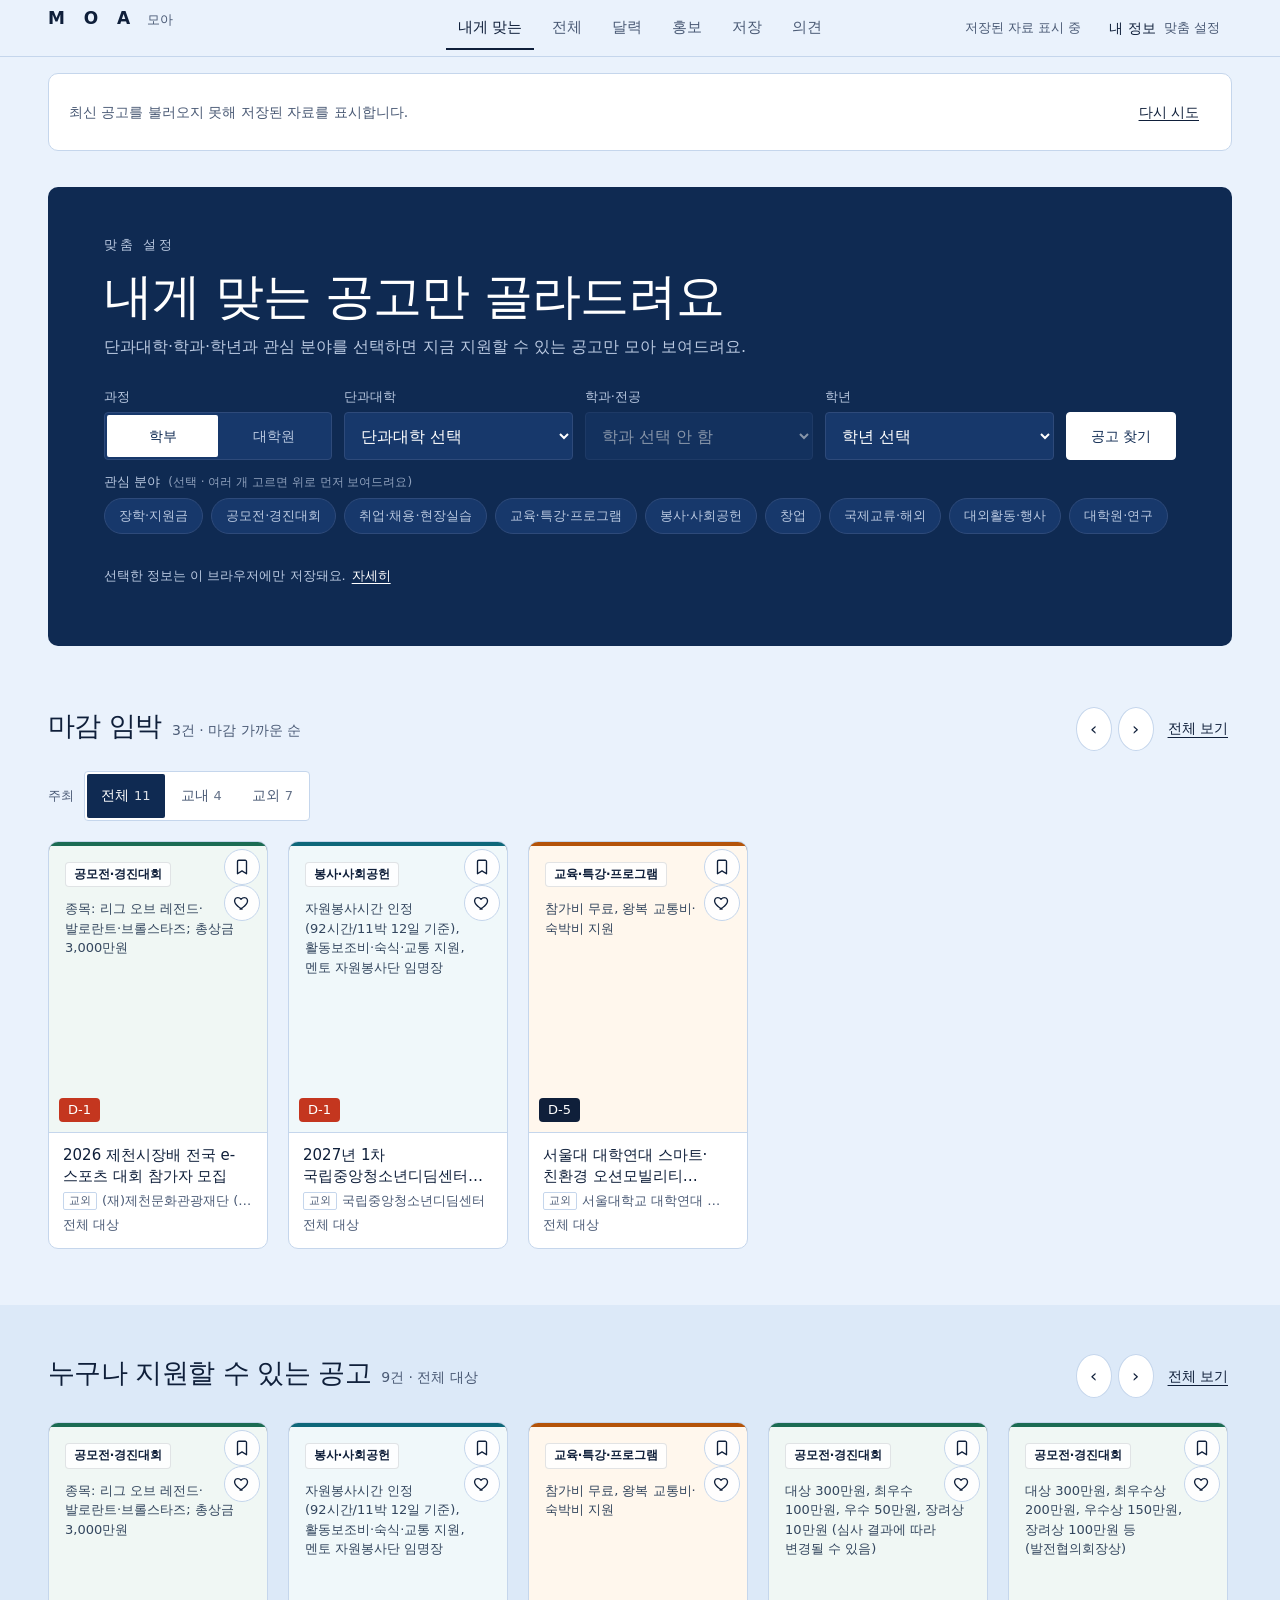
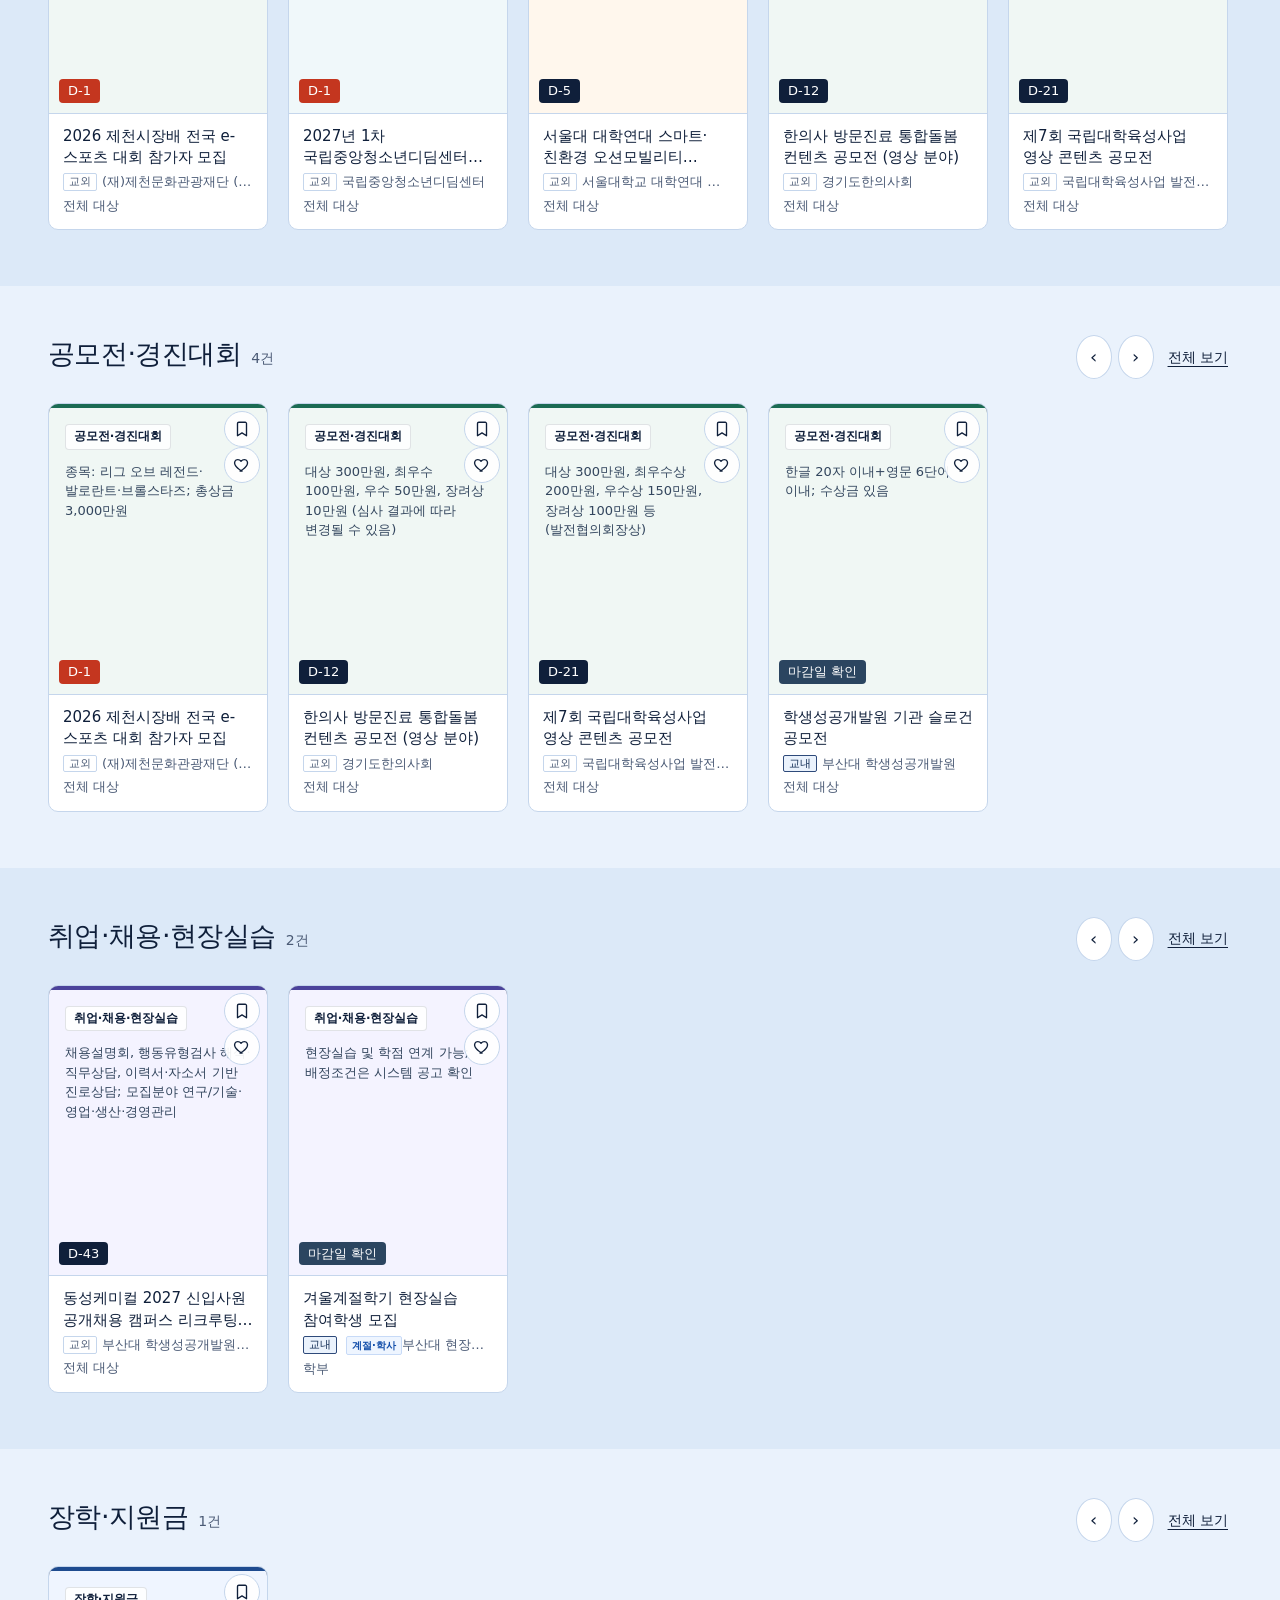
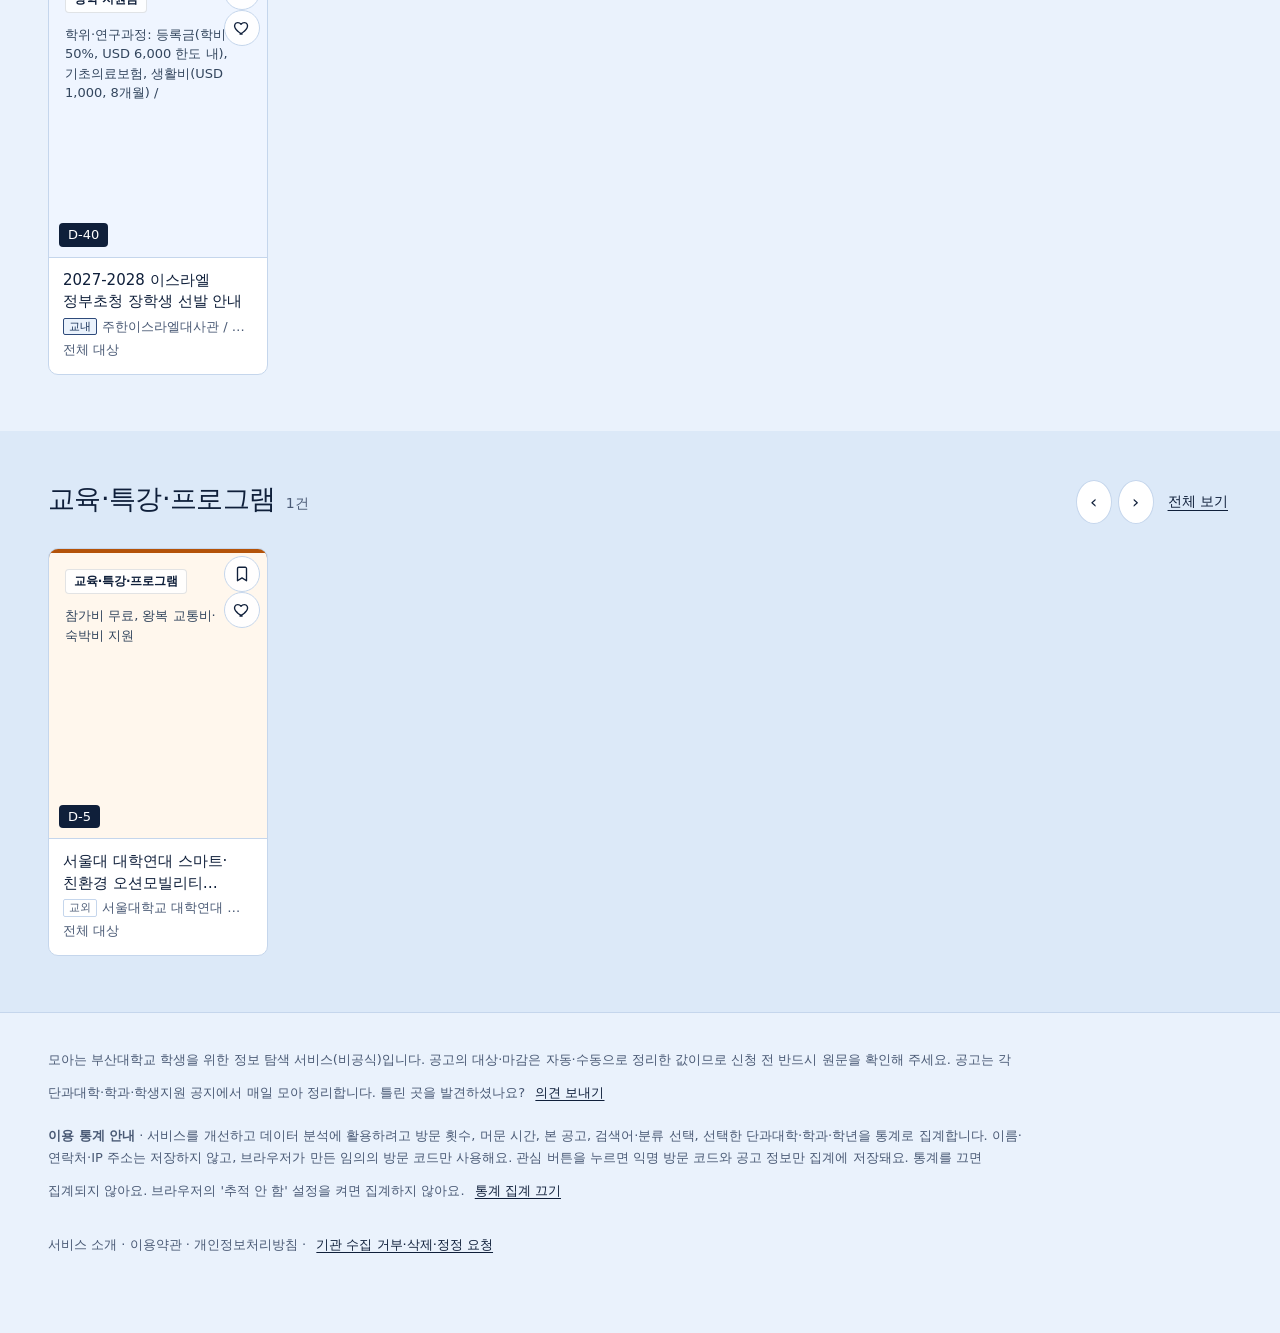
==== commit 363793c7: "달력 학사일정 텍스트 표시, 홍보 탭 신설, 문의 이메일 추가 및 부산대 배지 오류 수정" ====
--- a/index.html
+++ b/index.html
@@ -13,7 +13,7 @@
 <meta property="og:locale" content="ko_KR">
 <link rel="icon" href="data:image/svg+xml,%3Csvg xmlns='http://www.w3.org/2000/svg' viewBox='0 0 64 64'%3E%3Crect width='64' height='64' rx='10' fill='%230F2A52'/%3E%3Ctext x='32' y='43' font-size='30' font-family='sans-serif' font-weight='600' text-anchor='middle' fill='%23EAF2FC'%3EM%3C/text%3E%3C/svg%3E">
 <style>
-#mine,#all,#calendar,#saved,#feedback{scroll-margin-top:100000px}
+#mine,#all,#calendar,#promo,#saved,#feedback{scroll-margin-top:100000px}
 /* 한글은 단어 중간에서 줄바꿈하지 않는다(긴 URL 등은 예외적으로 허용) */
 body{word-break:keep-all;overflow-wrap:break-word}
 :root{
@@ -734,7 +734,9 @@
 }
 .pnu-tags{display:inline-flex;flex-wrap:wrap;gap:4px;margin-left:4px;vertical-align:middle}
 .pnu-tag{font-size:10px;font-weight:700;padding:1px 5px;border-radius:2px;background:#eef5ff;color:#124eaa;border:1px solid #c7daf7}
-.cal-dot.acad{background:#0b6b3a}
+.cal-dot.acad{background:#0b6b3a;border-color:#0b6b3a}
+.cal-acad-txt{font-size:10.5px;font-weight:600;line-height:1.2;color:#0b6b3a;background:#eef8f2;border-radius:3px;padding:1px 4px;max-width:100%;overflow:hidden;text-overflow:ellipsis;white-space:nowrap;margin:2px 0}
+.cal-cell[aria-selected=true] .cal-acad-txt{background:rgba(255,255,255,.18);color:#b7f0cd}
 .cal-acad-box{margin:10px 0 12px;display:flex;flex-direction:column;gap:6px}
 .cal-acad-item{display:flex;align-items:center;gap:8px;padding:9px 12px;border-radius:8px;background:#eef8f2;border:1px solid #c7e6d3;font-size:13px;color:#114629}
 .cal-acad-badge{flex:none;font-size:11px;font-weight:700;padding:2px 6px;border-radius:4px;background:#0b6b3a;color:#fff}
@@ -745,10 +747,6 @@
 .cal-acad-list li{display:flex;flex-wrap:wrap;gap:6px 12px;font-size:13px;padding-bottom:8px;border-bottom:1px solid var(--line)}
 .cal-acad-list li:last-child{border-bottom:0;padding-bottom:0}
 .cal-acad-date{font-weight:600;color:#0b6b3a;min-width:130px}
-.fb-club-box{margin:14px 0 6px;padding:14px 16px;border-radius:10px;background:#f3f7ff;border:1px solid #cde0fa;display:flex;flex-wrap:wrap;align-items:center;justify-content:space-between;gap:10px}
-.fb-club-box p{margin:0;font-size:13px;color:#1d3b66}
-.fb-club-btn{min-height:36px;padding:6px 14px;border-radius:6px;border:1px solid #124eaa;background:#fff;color:#124eaa;font-size:13px;font-weight:700}
-.fb-club-btn:hover{background:#124eaa;color:#fff}
 
 /* Bookmark & Interest Buttons on Poster Top-Right (36px visual circle, >=44px hit target, 36px vertical spacing) */
 .bm-btn,.int-btn{
@@ -967,7 +965,7 @@
 .reveal.pending{opacity:0;transform:translateY(6px)}
 
 /* All & Saved Tabs */
-.all-wrap,.saved-wrap,.cal-wrap{padding-top:32px;padding-bottom:64px}
+.all-wrap,.saved-wrap,.cal-wrap,.promo-wrap{padding-top:32px;padding-bottom:64px}
 .page-head{
  display:flex;
  flex-wrap:wrap;
@@ -1732,7 +1730,8 @@
  .grid{grid-template-columns:repeat(2,minmax(0,1fr));gap:24px 12px}
  .tools{flex-direction:column;align-items:stretch;gap:12px}
  .tools select{width:100%}
- .cal-cell{min-height:60px;padding:6px 2px}
+ .cal-cell{min-height:66px;padding:5px 2px}
+ .cal-acad-txt{font-size:9.5px;padding:1px 2px;letter-spacing:-.03em}
  .cal-month-label{font-size:17px;min-width:96px}
  .info-grid{grid-template-columns:1fr}
  .fb{padding:24px 20px}
@@ -1777,6 +1776,7 @@
     <button class="tab" role="tab" id="tab-mine" aria-controls="mine" aria-selected="true" type="button">내게 맞는</button>
     <button class="tab" role="tab" id="tab-all" aria-controls="all" aria-selected="false" type="button">전체</button>
     <button class="tab" role="tab" id="tab-calendar" aria-controls="calendar" aria-selected="false" type="button">달력</button>
+    <button class="tab" role="tab" id="tab-promo" aria-controls="promo" aria-selected="false" type="button">홍보</button>
     <button class="tab" role="tab" id="tab-saved" aria-controls="saved" aria-selected="false" type="button">저장<span class="tab-badge" id="saved-badge" hidden>0</span></button>
     <button class="tab" role="tab" id="tab-feedback" aria-controls="feedback" aria-selected="false" type="button">의견</button>
    </div>
@@ -1971,6 +1971,20 @@
   </div>
  </section>
 
+ <section id="promo" class="panel" role="tabpanel" aria-labelledby="tab-promo">
+  <div class="wrap promo-wrap">
+   <div class="page-head">
+    <div>
+     <h2>홍보 · 게시판</h2>
+     <p>부산대 동아리, 학회, 소모임, 학생 행사 소식을 모아 보는 공간이에요.</p>
+    </div>
+   </div>
+   <ul class="grid" id="promo-grid" aria-label="홍보 게시판 목록">
+    <li class="empty"><p>아직 등록된 홍보·게시판 글이 없어요.</p><span style="font-size:13px;color:var(--sub)">동아리·학회·교내 행사 소식이 들어오면 이곳에 차례대로 올라옵니다.</span></li>
+   </ul>
+  </div>
+ </section>
+
  <section id="saved" class="panel" role="tabpanel" aria-labelledby="tab-saved">
   <div class="wrap saved-wrap">
    <div class="page-head">
@@ -1994,11 +2008,7 @@
   <div class="wrap fb-wrap">
    <div class="fb">
     <h2>의견을 들려주세요</h2>
-    <p class="hint" style="margin-top:0">틀린 정보, 빠진 공고, 교내 동아리·학회 행사 등록까지 무엇이든 좋아요. 보내 주신 의견은 서비스를 고치는 데 쓰입니다.</p>
-    <div class="fb-club-box">
-     <p><b>부산대 동아리·학회·소모임이신가요?</b> 모집·행사 공고도 제보하시면 확인 후 올려드려요.</p>
-     <button type="button" class="fb-club-btn" id="fb-club-btn">동아리·행사 등록 양식 채우기</button>
-    </div>
+    <p class="hint" style="margin-top:0">틀린 정보, 빠진 공고, 있었으면 하는 기능까지 무엇이든 좋아요. 보내 주신 의견은 서비스를 고치는 데 쓰입니다.</p>
     <form id="fbform" autocomplete="off" novalidate>
      <fieldset class="field">
       <legend>어떤 의견인가요?</legend>
@@ -2025,6 +2035,7 @@
     </form>
     <p class="notice">이름·연락처 같은 개인정보는 적지 말아 주세요. 의견은 서비스 운영자만 볼 수 있고 공개되지 않으며, 답장은 드리지 않습니다. 선택한 단과대학·학과·학년은 함께 전송되지 않습니다.</p>
     <p class="notice"><b>공고를 올린 기관이신가요?</b> 내용 정정이나 게시 중단을 원하시면 '기타'를 고르고 공고 제목과 함께 알려 주세요. 확인하는 대로 고치거나 내립니다.</p>
+    <p class="notice" style="font-size:12px;margin-top:6px">문의나 별도 연락이 필요하시면 <a href="mailto:hyebin1401@pusan.ac.kr" style="text-decoration:underline">hyebin1401@pusan.ac.kr</a>로 메일을 보내 주세요.</p>
    </div>
   </div>
  </section>
@@ -2043,14 +2054,14 @@
  <div class="wrap">
   <p>모아는 부산대학교 학생을 위한 정보 탐색 서비스(비공식)입니다. 공고의 대상·마감은 자동·수동으로 정리한 값이므로 신청 전 반드시 원문을 확인해 주세요. 공고는 각 단과대학·학과·학생지원 공지에서 매일 모아 정리합니다. 틀린 곳을 발견하셨나요? <button type="button" class="flink" id="flink">의견 보내기</button></p>
   <p><b>이용 통계 안내</b> · 서비스를 개선하고 데이터 분석에 활용하려고 방문 횟수, 머문 시간, 본 공고, 검색어·분류 선택, 선택한 단과대학·학과·학년을 통계로 집계합니다. 이름·연락처·IP 주소는 저장하지 않고, 브라우저가 만든 임의의 방문 코드만 사용해요. 관심 버튼을 누르면 익명 방문 코드와 공고 정보만 집계에 저장돼요. 통계를 끄면 집계되지 않아요. 브라우저의 '추적 안 함' 설정을 켜면 집계하지 않아요. <button type="button" class="flink" id="statsbtn"></button></p>
-  <p class="flinks"><a href="about.html">서비스 소개</a> · <a href="terms.html">이용약관</a> · <a href="privacy.html">개인정보처리방침</a> · <button type="button" class="flink" id="flink-club">동아리·행사 등록</button> · <button type="button" class="flink" id="flink-del">기관 수집 거부·삭제·정정 요청</button></p>
+  <p class="flinks"><a href="about.html">서비스 소개</a> · <a href="terms.html">이용약관</a> · <a href="privacy.html">개인정보처리방침</a> · <button type="button" class="flink" id="flink-del">기관 수집 거부·삭제·정정 요청</button></p>
  </div>
 </footer>
 
 <script>
 const COLLEGES=[{"name": "인문대학", "depts": ["고고학과", "국어국문학과", "노어노문학과", "독어독문학과", "불어불문학과", "사학과", "언어정보학과", "영어영문학과", "일어일문학과", "중어중문학과", "철학과", "한문학과"]}, {"name": "사회과학대학", "depts": ["문헌정보학과", "미디어커뮤니케이션학과", "사회복지학과", "사회학과", "심리학과", "정치외교학과", "행정학과"]}, {"name": "자연과학대학", "depts": ["대기환경과학과", "물리학과", "미생물학과", "분자생물학과", "생명과학과", "수학과", "지질환경과학과", "통계학과", "해양학과", "화학과"]}, {"name": "공과대학", "depts": ["건설융합학부", "건축공학과", "건축학전공", "고분자공학과", "기계공학부", "도시공학과", "미래도시건축환경융합전공", "산업공학과", "유기소재시스템공학과", "재료공학부", "전기공학전공", "전기컴퓨터공학부", "전자공학과", "조선해양공학과", "첨단IT자율전공", "첨단모빌리티자율전공", "첨단소재자율전공", "토목공학전공", "항공우주공학과", "화공생명공학부", "환경공학전공"]}, {"name": "정보의생명공학대학", "depts": ["의생명융합공학부", "정보컴퓨터공학부"]}, {"name": "사범대학", "depts": ["교육학과", "국어교육과", "독어교육과", "물리교육과", "불어교육과", "생물교육과", "수학교육과", "역사교육과", "영어교육과", "유아교육과", "윤리교육과", "일반사회교육과", "지구과학교육과", "지리교육과", "체육교육과", "특수교육과", "화학교육과"]}, {"name": "경제통상대학", "depts": ["경제학부", "공공정책학부", "관광컨벤션학과", "국제학부", "무역학부"]}, {"name": "경영대학", "depts": ["경영학과", "핀테크융합전공"]}, {"name": "약학대학", "depts": ["약학과", "제약학과"]}, {"name": "생활환경대학", "depts": ["식품영양학과", "실내환경디자인학과", "아동가족학과", "의류학과"]}, {"name": "예술대학", "depts": ["디자인학과", "무용학과", "미술학과", "예술문화영상학과", "음악학과", "조형학과", "한국음악학과"]}, {"name": "나노과학기술대학", "depts": ["광메카트로닉스공학과", "나노메카트로닉스공학과", "나노에너지공학과"]}, {"name": "생명자원과학대학", "depts": ["IT응용공학과", "동물생명자원과학과", "바이오산업기계공학과", "바이오소재과학과", "바이오환경에너지학과", "생명환경화학과", "식물생명과학과", "식품공학과", "식품자원경제학과", "원예생명과학과", "조경학과"]}, {"name": "간호대학", "depts": ["간호학과"]}, {"name": "의과대학", "depts": ["의예과", "의학과"]}, {"name": "법과대학", "depts": []}, {"name": "스포츠과학부", "depts": ["스포츠과학과"]}, {"name": "학부대학", "depts": []}, {"name": "글로벌자유전공학부", "depts": []}, {"name": "치의학전문대학원", "depts": ["치의학과"]}, {"name": "한의학전문대학원", "depts": ["한의과학과", "한의학과"]}, {"name": "기타 학부·전공", "depts": ["BNK디지털금융학과", "EES융합전공", "나노반도체공정장비계약학과", "나노자율전공", "반도체공학전공", "발전공학과", "수소미래에너지융합전공", "응용생명융합학부 그린바이오전공", "응용생명융합학부 생명자원시스템공학전공", "자유전공학부", "첨단융합학부", "첨단융합학부 정보의생명공학자율전공"]}];
 const snapshot=[["2026-10-30", "PNU AI 테크클래스 (Gemini Notebook / Flow)", "교육·AI", "부산대 AI융합교육원", "학부·대학원 재학생, 전공 무관", "Notebook ~11-12 14:00; Flow ~11-19 14:00", "11-13 15:00~17:00; 11-20 15:00~17:00", "과정별 약 15명", "과목노트 RAG 실습 또는 AI 영상 제작·저작권 점검", "학생역량지원시스템 > 비교과 프로그램", "접수중", "https://cse.pusan.ac.kr/bbs/cse/2055/1469383/artclView.do", "두 과정은 같은 모집 공지에 묶어 1행 기록", "2026-11-19", "https://cse.pusan.ac.kr/editorFile/images/000179/20261030161104235_5GKVBCCT.png", "전체", "전체", "전체", "전체", "교육·특강·프로그램", "cse"], ["2026-10-30", "Oracle AI Startup Bootcamp 부산 1기", "교육·취업", "한국오라클 / 학부대학", "만 15~34세 미취업 청년; 졸업·졸업예정·휴학생 및 학점 이수완료 재학생 등", "얼리버드 ~11-09; 일반 ~11-15", "2026-11-16~2027-01-28", "정원 미공개", "AI 서비스 구현·배포, 사업화 프로젝트; 과정비/지원금 세부 공개 중", "모집 홈페이지 신청", "접수중", "https://www.pusan.ac.kr/kor/CMS/Board/Board.do?board_seq=1511854&mgr_seq=3&mode=view&page=1", "부산대 공지와 오라클 과정 페이지 확인", "2026-11-15", "https://www.pusan.ac.kr/kor/ajx_json/UploadMgr/downloadRun.do?qcode=Qm9hcmQsNDEyMDQxLFk=\nhttps://www.pusan.ac.kr/kor/ajx_json/UploadMgr/downloadRun.do?qcode=Qm9hcmQsNDEyMDQyLFk=", "전체", "전체", "전체", "전체", "교육·특강·프로그램", "pnu_main"], ["2026-10-29", "AI와 만난 인문학 수업(전공연계형 팀 프로그램)", "교육·공모전", "부산대 디지털인문학센터", "인문대 개설 전공·교양 수강 학부생 2~4인 팀", "2026-10-19~11-16", "발표 2026-12-04", "12팀 선착순", "대상 100만원, 최우수 60만원, 우수 40만원 팀별 장학금", "신청서 이메일 제출", "접수중", "https://www.pusan.ac.kr/kor/CMS/Board/Board.do?board_seq=1511831&mCode=MN095&mgr_seq=3&mode=view&page=2&searchKeyword=%EC%B0%BD%EC%97%85", "10-20 최초 공고 후 10-29 잔여석 안내; 최초 공고 링크를 대표로 사용", "2026-11-16", "https://www.pusan.ac.kr/_UPLOAD/IMAGE/Board/images/000134/2026%ED%95%99%EB%85%84%EB%8F%84_%EB%94%94%EC%A7%80%ED%84%B8%EC%9D%B8%EB%AC%B8%ED%95%99%EC%84%BC%ED%84%B0_%EC%A0%84%EA%B3%B5_%EC%97%B0%EA%B3%84%ED%98%95_%EA%B5%90%EC%9C%A1_%ED%94%84%EB%A1%9C%EA%B7%B8%EB%9E%A8_-_AI%EC%99%80_%EB%A7%8C%EB%82%9C_%EC%9D%B8%EB%AC%B8%ED%95%99_%EC%88%98%EC%97%85_%ED%99%8D%EB%B3%B4_%ED%8F%AC%EC%8A%A4%ED%84%B0_1.jpg", "인문대학", "전체", "전체", "학부", "공모전·경진대회", "pnu_main"], ["2026-10-28", "PNU AI Agent Challenge (Gemini Enterprise 활용)", "공모전·AI", "부산대 에듀테크센터", "부산대 학부·대학원 재학생; 개인 또는 팀", "참여 신청 10-28 16:00~11-27 18:00; 작품 제출 12-01~2027-01-08 18:00", "교육 선택 참여; 공모 발표일 별도 안내", "총 30개 작품 시상", "Gemini Enterprise 이용 신청; 총장상 대상 140만원 등", "참여 신청 Google Form; 작품 이메일 제출", "접수중", "https://www.pusan.ac.kr/kor/CMS/Board/Board.do?board_seq=1511804&mCode=MN095&mgr_seq=3&mode=view&page=2", "참여 신청과 작품 제출은 별도; 중복 게시 미반영", "2026-11-27", "https://www.pusan.ac.kr/_UPLOAD/IMAGE/Board/images/000134/20261028155804740_CMLDD3EO.png", "전체", "전체", "전체", "전체", "공모전·경진대회", "pnu_main"], ["2026-10-28", "학생성공개발원 기관 슬로건 공모전", "공모전", "부산대 학생성공개발원", "부산대 재적생·졸업생", "공식 본문 게시종료 2026-11-13; 세부 접수기한 상충 가능", "해당 없음", "1인 최대 2개", "한글 20자 이내+영문 6단어 이내; 수상금 있음", "이메일 접수 jobmail@pusan.ac.kr", "기한 확인 필요", "https://www.pusan.ac.kr/kor/CMS/Board/PopupBoard.do?board_seq=1511814&mgr_seq=3&mode=view", "다른 미러본에 11-09 마감 표시가 있어 원문 담당자 확인 필요", "", "", "전체", "전체", "전체", "전체", "공모전·경진대회", "pnu_main"], ["2026-10-23", "Microsoft AI 실전 프로젝트 과정 in 부산", "교육·취업", "Microsoft K-뉴딜 아카데미 / 부산대 AI융합교육원", "27년 2월 졸업예정 4학년·졸업자·휴학생; 미취업 청년; 정보컴퓨터공학부 우대, 타 전공 가능", "~2026-11-27", "2026-12-14~2027-02-25; 주중 09~18시, 총 400시간", "최대 35명", "출석 80% 이상 월 훈련장려금 50만원, 노트북 대여, 수료증", "ms-academy.kr/knd-busan 신청", "접수중", "https://cse.pusan.ac.kr/bbs/cse/2055/1467926/artclView.do", "SW센터/학과 미러 공지는 한 건으로 통합; 부산대 공식 공지(11-03): https://www.pusan.ac.kr/kor/CMS/Board/Board.do?mCode=MN095&mgr_seq=3&mode=view&mgr_seq=3&board_seq=1511937", "2026-11-27", "https://cse.pusan.ac.kr/editorFile/images/000173/20261023122723650_V537RI59.jpg", "전체", "전체", "4학년", "전체", "교육·특강·프로그램", "cse"], ["2026-10-22", "WDC 도시디자인 실험실 2기", "대외활동·디자인", "부산광역시 / 부산디자인진흥원", "지역 대학생·유학생·일반 청년", "공고 게시종료 2026-10-31; 정확한 신청 마감은 첨부 포스터 확인", "첨부 포스터 확인", "미공개", "도시문제 해결 디자인 프로젝트·전문가 멘토링·수료증", "공고/첨부 포스터 내 신청 링크", "마감·확인 필요", "https://www.pusan.ac.kr/kor/CMS/Board/Board.do?board_seq=1511702&mgr_seq=3&mode=view", "공지 본문은 세부일정 대신 첨부 안내자료를 참조", "", "https://www.pusan.ac.kr/kor/ajx_json/UploadMgr/downloadRun.do?qcode=Qm9hcmQsNDExNzg0LFk=\nhttps://www.pusan.ac.kr/kor/ajx_json/UploadMgr/downloadRun.do?qcode=Qm9hcmQsNDExNzg1LFk=", "전체", "전체", "전체", "전체", "대외활동·행사", "pnu_main"], ["2026-10-19", "겨울계절학기 현장실습 참여학생 모집", "현장실습·취업", "부산대 현장실습지원센터", "재학생; 자격·기업별 실습 정보는 학생지원시스템 및 매뉴얼 확인", "신청 2026-11-20부터; 공지 제목상 세부 일정 순차 안내", "2026 겨울계절학기", "기업별 상이", "현장실습 및 학점 연계 가능; 배정조건은 시스템 공고 확인", "현장실습지원센터 시스템", "접수예정", "https://www.pusan.ac.kr/kor/CMS/Board/Board.do?board_seq=1511646&mgr_seq=3&mode=view&page=1", "동일 날짜의 참여기업 모집 공고는 기업 대상이라 학생용 시트에서 제외", "", "https://www.pusan.ac.kr/_UPLOAD/IMAGE/Board/images/000133/%ED%98%84%EC%9E%A5%EC%8B%A4%EC%8A%B5_%ED%95%99%EC%83%9D%EB%AA%A8%EC%A7%91.png", "전체", "전체", "전체", "학부", "취업·채용·현장실습", "pnu_main"], ["2026-10-30", "2026학년도 제5기 'Arise PNU 글로벌 사회공헌단' 참여자 모집", "해외봉사", "부산대 학생과 · 국립대학육성사업", "부산대 소속 교수·강사·직원 및 학부·대학원 재학생 (8인 이상 팀 구성)", "신청 2026-11-16 ~ 11-20 17:00", "파견 2026-12-24 ~ 2027-01-31 (아시아 지역)", "4개 팀 내외", "해외 봉사활동 활동비 지원", "원문·첨부 참조", "모집 중", "https://cse.pusan.ac.kr/bbs/cse/2055/1469389/artclView.do", "", "2026-11-20", "https://cse.pusan.ac.kr/editorFile/images/000179/20261030165158665_CUEBYLT2.png", "전체", "전체", "전체", "전체", "봉사·사회공헌", "cse"], ["2026-10-26", "2026년도 연구실 안전문화 캠페인 공모전", "공모전", "연구실 안전문화 캠페인 주관 기관 (원문 확인)", "부산대학교 재학생 (학부생·대학원생)", "접수 2026-10-26 ~ 12-04", "분야: 카드뉴스·포스터·영상 / 주제: 연구실 안전사고·금속화재 예방 및 대응", "", "", "원문·첨부 참조", "모집 중", "https://bce.pusan.ac.kr/bbs/bce/220/1468067/artclView.do", "같은 공고가 다른 3곳에도 게시됨.", "2026-12-04", "https://bce.pusan.ac.kr/editorFile/images/000174/20261026095141559_B5AQP26V.jpg", "전체", "전체", "전체", "전체", "공모전·경진대회", "bce"], ["2026-10-27", "2026년도 통일간호리더장학금 신청", "장학금", "대한간호협회 / 부산대 간호대학", "북한에서 이주하여 현재 간호대학에 재학 중인 학생", "제출기한 2026-12-04 18:00까지", "", "", "통일간호리더장학금", "신청서·자기소개서 및 학업계획서·교수추천서 제출 (제출처는 원문 참조)", "모집 중", "https://nursing.pusan.ac.kr/bbs/nursing/1342/1468295/artclView.do", "", "2026-12-04", "", "간호대학", "전체", "전체", "전체", "장학·지원금", "nursing"], ["2026-10-30", "2026 블루푸드 메뉴 개발 경진대회", "경진대회", "부산대 산학협력단 블루푸드테크 혁신센터(ICC)", "생활과학대학 식품영양학과 학부생 (팀당 2~4명, 총 24명 내외)", "최종 메뉴 기획서 제출 ~ 2026-11-26", "대회 2026-11-27(금) 13:00~16:00", "24명 내외", "대상 1팀 상금 50만원", "원문·첨부 참조", "모집 중", "https://fsn.pusan.ac.kr/bbs/fsn/445/1469387/artclView.do", "원문은 '생활과학대학'으로 표기 — 현 명칭 생활환경대학으로 분류.", "2026-11-26", "", "생활환경대학", "식품영양학과", "전체", "학부", "공모전·경진대회", "fsn"], ["2026-10-28", "IBK기업은행 2027년 동계 체험형 청년인턴 공개채용", "채용·인턴", "IBK기업은행 (외부)", "만 19세 이상 만 34세 이하 (군복무 기간에 따라 상한 연장)", "~ 2026-11-16 10:00", "", "금융일반 340명 / 디지털·IT 50명", "", "원문·첨부 참조", "모집 중", "https://history.pusan.ac.kr/bbs/history/174/1468537/artclView.do", "", "2026-11-16", "https://history.pusan.ac.kr/editorFile/images/000176/20261028113741930_CD37JRK1.png", "전체", "전체", "전체", "전체", "취업·채용·현장실습", "history"], ["2026-10-28", "2026 하반기 삼성전자 협력사 온라인 채용박람회", "채용", "삼성전자 협력사 (외부)", "신입·경력 구직자 (원문 확인)", "2026-10-28 ~ 11-15", "", "삼성전자 우수협력사 40여 개", "", "홈페이지 접수 (원문 링크 참조)", "모집 중", "https://history.pusan.ac.kr/bbs/history/174/1468541/artclView.do", "", "2026-11-15", "https://history.pusan.ac.kr/editorFile/images/000176/20261028114121567_T4YR0XGQ.png", "전체", "전체", "전체", "전체", "취업·채용·현장실습", "history"], ["2026-10-28", "서울대 대학연대 스마트·친환경 오션모빌리티 겨울캠프", "교육·캠프", "서울대학교 대학연대 지역인재양성사업단", "전국 거점국립대 학부생·대학원생 (과정별 약 20명 선발)", "신청 ~ 2026-12-11", "2027-01-07~08 서울대 관악캠퍼스", "", "참가비 무료, 왕복 교통비·숙박비 지원", "원문·첨부 참조", "모집 중", "https://aerospace.pusan.ac.kr/bbs/aerospace/96/1468530/artclView.do", "", "2026-12-11", "", "전체", "전체", "전체", "전체", "교육·특강·프로그램", "aerospace-ae"], ["2026-10-28", "2026 겨울 학부생 연구 프로그램 (에너지신산업-연구보고서 작성 경진대회)", "연구", "부산대 첨단융합학부", "첨단융합학부 학사과정 재학생 (나노과학기술대학 재학생도 참여 가능)", "지원 ~ 2026-11-17 23:59", "겨울방학 중 운영", "", "", "원문·첨부 참조", "모집 중", "https://nanomecha.pusan.ac.kr/bbs/nanomecha/1324/1468506/artclView.do", "첨단융합학부 소속은 '기타 학부·전공'으로 분류. 같은 공고가 다른 2곳에도 게시됨.", "2026-11-17", "https://nanomecha.pusan.ac.kr/editorFile/images/000176/2026-%EA%B2%A8%EC%9A%B8-%EC%97%B0%EA%B5%AC%EB%B3%B4%EA%B3%A0%EC%84%9C-%EC%9E%91%EC%84%B1-%EA%B2%BD%EC%A7%84%EB%8C%80%ED%9A%8C-%ED%8F%AC%EC%8A%A4%ED%84%B0_1.png", "나노과학기술대학,기타 학부·전공", "전체", "전체", "학부", "교육·특강·프로그램", "nanomecha"], ["2026-10-20", "2026 에코니티(이산)-대한환경공학회 우수학생 장학금 포상 공모", "장학금", "㈜에코니티·㈜이산·대한환경공학회", "환경공학 분야 우수 학부생·대학원생 (학부 8명 / 대학원 2명 선발)", "서류접수 ~ 2026-11-20 18:00", "", "", "총 상금 1,200만원 (학부 1인 100만원)", "원문·첨부 참조", "모집 중", "https://pnuenv.pusan.ac.kr/bbs/pnuenv/525/1467539/artclView.do", "추정(게시 학과 기준).", "2026-11-20", "", "공과대학", "환경공학전공", "전체", "전체", "장학·지원금", "pnuenv"], ["2026-10-31", "2026 한국정치학회 연례학술회의 논문·패널 공모 (Call for Papers)", "학술", "한국정치학회 (외부)", "한국정치학회 회원 (비회원은 회원가입 필요), 관심 있는 대학원생 대상 안내", "발표논문 제출 ~ 2026-12-02", "학술회의 2026-12-12 명지대 인문캠퍼스", "", "", "원문·첨부 참조", "모집 중", "https://polsci.pusan.ac.kr/bbs/polsci/1080/1470629/artclView.do", "추정(게시 학과 기준).", "2026-12-02", "", "사회과학대학", "정치외교학과", "전체", "대학원", "대학원·연구", "polsci"], ["2026-10-30", "[청년취업사관학교] 양천캠퍼스 AI 융합 3기 교육생 모집", "교육·취업", "서울시 청년취업사관학교 (외부)", "청년 (원문 확인)", "모집 2026-10-28 ~ 11-27", "서울 양천캠퍼스 (콘텐츠디자인·데이터분석·디지털마케팅)", "", "교육비 무료 (예치금 최대 10만원, 수료 후 반환)", "원문·첨부 참조", "모집 중", "https://history.pusan.ac.kr/bbs/history/174/1469341/artclView.do", "서울 소재 프로그램. 외부 공고.", "2026-11-27", "https://history.pusan.ac.kr/editorFile/images/000179/20261030112647960_12PPQ7SY.png", "전체", "전체", "전체", "전체", "교육·특강·프로그램", "history"], ["2026-10-30", "2026학년도 겨울계절수업 교류 수학 안내 (타 대학 수강)", "학사·교류", "부산대 학사과", "교류 수학(타 대학 겨울계절수업 수강)을 희망하는 재학생", "신청 대학별 상이 (2026-11-02 ~ 11-26) · 소속 학과사무실로 신청", "", "", "", "신청서류(수학신청원·성적증명서 등)를 소속 학과사무실에 제출", "모집 중", "https://www.pusan.ac.kr/kor/CMS/Board/Board.do?mCode=MN095&mgr_seq=3&mode=view&mgr_seq=3&board_seq=1511851", "대학별 신청기한: 동의대·동아대 11/2 · 동국대 WISE·경북대 11/3 · 서강대·부산외대·제주대·경성대·한국교원대·한양대·한양대 에너지신산업·고려대 에너지신산업 11/4 · 전남대 HUSS·영남대·중앙대 첨단소재·고려대·성균관대·서울시립대(2종) 11/9 · 울산대 11/12 · 인하대 11/16 · 동명대 11/23 13:00 · 고려대 국제동계대학 11/26. 개별 마감을 지킬 것(대학 공문의 기한은 소속대학 추천기한). 링크는 대표 1건(전남대 HUSS)이며 대학별 안내는 같은 게시판에 개별 게시됨. 동명대 안내(11-13): https://www.pusan.ac.kr/kor/CMS/Board/Board.do?mCode=MN095&mgr_seq=3&mode=view&mgr_seq=3&board_seq=1512180", "2026-11-26", "", "전체", "전체", "전체", "학부", "교육·특강·프로그램", "pnu_main"], ["2026-10-30", "효원상담원 심리기술훈련 7차 (신체감각·이완을 통한 심리안정화)", "교육·비교과", "부산대 효원상담원", "부산대 학생 (원문 확인)", "신청 2026-10-19 ~ 11-17", "2026-11-20(금) 10:30~11:30", "", "", "학생지원시스템 → 학생역량 → 비교과 프로그램에서 신청", "모집 중", "https://www.pusan.ac.kr/kor/CMS/Board/Board.do?mCode=MN095&mgr_seq=3&mode=view&mgr_seq=3&board_seq=1511852", "같은 안내 재게시(2026-11-05): https://www.pusan.ac.kr/kor/CMS/Board/Board.do?mCode=MN095&mgr_seq=3&mode=view&mgr_seq=3&board_seq=1511990", "2026-11-17", "https://www.pusan.ac.kr/_UPLOAD/IMAGE/Board/images/000134/2026%ED%95%99%EB%85%84%EB%8F%84_%EC%8B%AC%EB%A6%AC%EA%B8%B0%EC%88%A0%ED%9B%88%EB%A0%A8_%ED%8F%AC%EC%8A%A4%ED%84%B0_yellow_2.jpg\nhttps://www.pusan.ac.kr/kor/ajx_json/UploadMgr/downloadRun.do?qcode=Qm9hcmQsNDEyMDQwLFk=", "전체", "전체", "전체", "전체", "교육·특강·프로그램", "pnu_main"], ["2026-10-28", "일자리첫걸음보장센터 기업탐방 프로그램 (BNK·부산 신항만·보쉬렉스로스코리아·대한항공·한화오션)", "취업·진로", "부산대 일자리첫걸음보장센터", "2027년 2월 졸업예정자 및 졸업 후 1년 이내 졸업한 취업준비생", "기업별 신청마감 상이 (대한항공 ~11-16 18:00 등)", "BNK 11/13(금) 09:30~17:00 · 대한항공(부산) 11/20(금) 09:30~18:00 등", "", "", "원문·첨부 참조", "모집 중", "https://job.pusan.ac.kr/ko/notice/notice/view/204522?p=1", "기업별 신청마감이 다름. 원문에서 지원하려는 기업의 마감 확인.", "2026-11-16", "https://job.pusan.ac.kr/attachment/view/1589426/%EA%B8%B0%EC%97%85%ED%83%90%EB%B0%A9+%ED%8F%AC%EC%8A%A4%ED%84%B0+%EB%AA%A8%EC%9D%8C%EC%A7%91.png?ts=0", "전체", "전체", "4학년", "전체", "취업·채용·현장실습", "job"], ["2026-11-02", "2026학년도 동계 글로벌 현장실무 프로젝트 참여학생 모집 (호주 시드니)", "해외현장실습", "부산대 학생성공개발원 현장실습지원센터", "학부 4~7학기 재학생 중 학과 추천자(학과당 1인); 직전학기 3.5 이상·토익스피킹 IH 이상(환산); 2026-2학기 휴학생·2027.2월 졸업자 불가", "2026-11-06 ~ 2026-11-16", "해외 교육 2027-01-05~01-29(23박 25일, 호주 시드니); 운영 2026.11월~2027.2월", "학과당 1인 추천", "해외현장실습 3학점(일반선택), 학교 지원 장학금 500만원(현지 교육비·숙박비·안전관리비); 항공권·비자·식비는 개인 부담", "학과 추천을 받은 학생이 지원서·첨부자료를 이메일로 제출 (세부는 원문 참조)", "접수예정", "https://www.pusan.ac.kr/kor/CMS/Board/Board.do?mCode=MN095&mgr_seq=3&mode=view&mgr_seq=3&board_seq=1511923", "주관 부서(현장실습지원센터) 공지 기준 마감 11-16. 학과별 추천 접수 기한은 더 빠를 수 있음(학과 게시본: nanomecha 11-04 12시, japan 11-11 18시). 같은 공고의 다른 게시: https://englishedu.pusan.ac.kr/bbs/englishedupnu/312/1470724/artclView.do / https://archaeology.pusan.ac.kr/bbs/archaeology/208/1470719/artclView.do / https://philosophy.pusan.ac.kr/bbs/philosophy/1450/1470733/artclView.do / https://nanomecha.pusan.ac.kr/bbs/nanomecha/1324/1470715/artclView.do / https://japan.pusan.ac.kr/bbs/japan/852/1470723/artclView.do", "2026-11-16", "https://www.pusan.ac.kr/_UPLOAD/IMAGE/Board/images/000135/%ED%98%84%EC%9E%A5%EC%8B%A4%EC%8A%B5_%ED%95%99%EC%83%9D%EB%AA%A8%EC%A7%91-_%EB%B3%B5%EC%82%AC%EB%B3%B8_(5).png", "전체", "전체", "전체", "학부", "국제교류·해외", "pnu_main"], ["2026-11-02", "「이런(e-Learn) 한 컷, 영상 공모전」", "공모전", "한국보건복지인재원", "대한민국 국민 누구나 (개인/팀, 팀은 최대 3인)", "접수 2026-10-06 ~ 2026-11-15 23:59 (포스터)", "심사 11-16~11-24, 결과 발표 11-25, 시상식 12-02", "부문별 1인(1팀)당 1개 작품 제출 가능", "총 10편 시상: 대상 100만원 1편, 최우수상 50만원 2편, 우수상 30만원 3편, 장려상 10만원 4편", "이메일로 신청서·청렴서약서·작품 파일 제출 (주소는 포스터·원문 참조)", "모집 중", "https://www.pusan.ac.kr/kor/CMS/Board/Board.do?mCode=MN095&page=2&mgr_seq=3&mode=view&mgr_seq=3&board_seq=1511881", "마감일은 포스터 이미지에서 확인(11/15 23:59). 부문: AI 영상, 숏폼 영상.", "2026-11-15", "https://www.pusan.ac.kr/_UPLOAD/IMAGE/Board/images/000135/01_%E3%80%8C%EC%9D%B4%EB%9F%B0(e-Learn)_%ED%95%9C_%EC%BB%B7,_%EC%98%81%EC%83%81_%EA%B3%B5%EB%AA%A8%EC%A0%84%E3%80%8D_%ED%8F%AC%EC%8A%A4%ED%84%B0.png", "전체", "전체", "전체", "전체", "공모전·경진대회", "pnu_main"], ["2026-11-02", "2026년 공공데이터 활용 경진대회", "공모전", "한국체육산업개발(주)", "공공데이터에 관심 있는 국민 누구나 (개인·단체, 기업, 학생, 일반 국민)", "접수 2026-11-02 ~ 2026-12-01 18:00 (포스터)", "심사 12월 중, 결과 발표 12월 말(개별 통보)", "", "최우수상 300만원 상당, 우수상 200만원 상당, 장려상 100만원 상당(각 1건)", "이메일로 참가신청서·기획서·개인정보 동의서 제출 (주소는 포스터 참조)", "모집 중", "https://www.pusan.ac.kr/kor/CMS/Board/Board.do?mCode=MN095&page=2&mgr_seq=3&mode=view&mgr_seq=3&board_seq=1511879", "마감일은 포스터 이미지에서 확인(12/1 18:00). 기관 개방 공공데이터 57종 중 1종 이상 활용.", "2026-12-01", "https://www.pusan.ac.kr/_UPLOAD/IMAGE/Board/images/000135/%EA%B3%B5%EA%B3%B5%EB%8D%B0%EC%9D%B4%ED%84%B0_%ED%99%9C%EC%9A%A9_%EA%B2%BD%EC%A7%84%EB%8C%80%ED%9A%8C_%ED%8F%AC%EC%8A%A4%ED%84%B0.png", "전체", "전체", "전체", "전체", "공모전·경진대회", "pnu_main"], ["2026-11-02", "2026 청년문화예술패스 이용 후기 공모전", "공모전", "문화체육관광부·한국문화예술위원회 (게시: 부산광역시)", "2026년 청년문화예술패스 이용자", "접수 2026-10-07 ~ 2026-11-15 (포스터)", "심사 11-16~11-27, 수상자 발표 12-07", "", "최우수상 20만원(1명), 우수상 10만원(2명), 장려상 5만원(10명), 참가자상 1만원(50명) 네이버페이 포인트 상품권", "청년문화예술패스 누리집에서 후기 게시글 작성 후 참여자 정보 제출", "모집 중", "https://www.pusan.ac.kr/kor/CMS/Board/Board.do?mCode=MN095&page=2&mgr_seq=3&mode=view&mgr_seq=3&board_seq=1511877", "마감일은 포스터 이미지에서 확인(11/15). 청년문화예술패스를 쓴 사람만 응모 가능해 대상이 좁을 수 있음.", "2026-11-15", "https://www.pusan.ac.kr/_UPLOAD/IMAGE/Board/images/000135/%EB%B6%99%EC%9E%842._2026%EB%85%84_%EC%B2%AD%EB%85%84%EB%AC%B8%ED%99%94%EC%98%88%EC%88%A0%ED%8C%A8%EC%8A%A4_%EC%9D%B4%EC%9A%A9_%ED%9B%84%EA%B8%B0_%EA%B3%B5%EB%AA%A8%EC%A0%84_%ED%8F%AC%EC%8A%A4%ED%84%B0.png", "전체", "전체", "전체", "전체", "공모전·경진대회", "pnu_main"], ["2026-11-02", "2027년 1차 국립중앙청소년디딤센터 힐링캠프 멘토단(자원봉사단) 모집", "봉사", "국립중앙청소년디딤센터", "청소년 치료·재활 관련 학과 전공자 및 희망 자원봉사자", "모집 2026-10-26 ~ 2026-12-07 18:00 도착분 (포스터)", "멘토 아카데미(필수) 2027-02-22~26 (2박 3일 2회차)", "80여명", "자원봉사시간 인정(92시간/11박 12일 기준), 활동보조비·숙식·교통 지원, 멘토 자원봉사단 임명장", "지원서·개인정보제공동의서·재학(졸업·휴학)증명서를 이메일로 제출 (주소는 포스터 참조)", "모집 중", "https://www.pusan.ac.kr/kor/CMS/Board/Board.do?mCode=MN095&mgr_seq=3&mode=view&mgr_seq=3&board_seq=1511880", "마감일은 포스터 이미지에서 확인(12/7 18:00). 전공 제한은 우대 조건이 아니라 모집 대상 문구라 대상은 넓게 전체로 둠.", "2026-12-07", "https://www.pusan.ac.kr/_UPLOAD/IMAGE/Board/images/000135/[%EA%B5%AD%EB%A6%BD%EC%A4%91%EC%95%99%EC%B2%AD%EC%86%8C%EB%85%84%EB%94%94%EB%94%A4%EC%84%BC%ED%84%B0]_%EB%8B%A8%EA%B8%B0%EA%B3%BC%EC%A0%95(%ED%9E%90%EB%A7%81%EC%BA%A0%ED%94%84)_%EB%A9%98%ED%86%A0(%EC%9E%90%EC%9B%90%EB%B4%89%EC%82%AC%EB%8B%A8)_%EB%AA%A8%EC%A7%91_%ED%8F%AC%EC%8A%A4%ED%84%B0.png", "전체", "전체", "전체", "전체", "봉사·사회공헌", "pnu_main"], ["2026-11-02", "해양 창업 아이디어 공모전 「Spark-up 1876」", "공모전·창업", "부산광역시·부산항만공사·한국해양진흥공사·부산테크노파크 (해운항만 창업지원 플랫폼 1876 BUSAN 운영사업, 운영: (주)테리뉴)", "항만·물류·해운·선박 분야 창업아이디어를 가진 예비창업자 및 초기창업자(1년 미만), 개인 또는 팀(팀장 포함 최대 4인), 지역 제한 없음", "접수 2026-10-21 ~ 2026-11-16 18:00 (첨부 포스터)", "1차 서류평가 11-17~11-19(결과 11-20), 2차 발표평가(PT심사) 및 최종 수상팀 선정 11-27", "분야별 최우수상·우수상, 총 4팀 시상", "총상금 1,000만원", "포스터의 QR코드로 온라인 접수", "모집 중", "https://www.pusan.ac.kr/kor/CMS/Board/Board.do?mCode=MN095&page=2&mgr_seq=3&mode=view&mgr_seq=3&board_seq=1511878", "마감일은 첨부 PDF 포스터에서 확인(11/16 18:00). 모집분야: 항만·물류, 해운·선박.", "2026-11-16", "", "전체", "전체", "전체", "전체", "창업", "pnu_main"], ["2026-10-30", "한의사 방문진료 통합돌봄 컨텐츠 공모전 (영상 분야)", "공모전", "경기도한의사회", "개인 및 팀(4명 이내), 대상 제한 없음(포스터)", "접수 2026-12-07 ~ 2026-12-18 (첨부 포스터)", "결선 PT 2027-01-17(일), 장소·시간 추후 공지", "대상 1팀, 최우수 2팀, 우수 3팀, 장려상 10팀", "대상 300만원, 최우수 100만원, 우수 50만원, 장려상 10만원 (심사 결과에 따라 변경될 수 있음)", "경기도한의사회 홈페이지(www.ggakom.org)에서 안내·양식 확인 후 접수", "접수예정", "https://kmed.pusan.ac.kr/bbs/kmed/1514/1469348/artclView.do", "마감일은 첨부 포스터에서 확인(12/18). 접수는 12/7부터라 접수예정. 영상 3분 이내 또는 1분 이내 숏츠, 두 가지를 모두 제출한 작품만 수상 가능.", "2026-12-18", "", "전체", "전체", "전체", "전체", "공모전·경진대회", "kmed"], ["2026-10-20", "2026학년도 2학기 거창군 지역출신 대학생 등록금 지원사업", "장학금", "(재)거창군장학회", "거창군 출신 대학생(만 30세 미만, 1996-10-15 이후 출생). 최종 학년·최종 학년 직전 학년(4년제 3·4학년), 직전 학기 12학점 이상 이수·평점 2.5/4.5 이상, 2026-2학기 국가장학금 신청자, 거창군 3년 이상 주민등록(학생·가족 요건)", "접수 2026-10-16 ~ 2026-11-16 09:00~18:00 (업무시간)", "지원금 2026년 12월 중 일괄 지급", "예산 범위 내", "학기당 본인부담 등록금 최대 100만원", "대학생 또는 가족 주소지 기준 거창군 읍·면 행정복지센터 방문 또는 등기 우편 신청", "모집 중", "https://onestop.pusan.ac.kr/page?menuCD=000000000000386&mode=DETAIL&seq=2205", "마감일은 첨부 공고문 PDF에서 확인(11/16 18:00). 거창군 출신(주민등록 요건)만 해당. 전액 장학금 수혜 등으로 본인부담 등록금이 없으면 지급 안 됨.", "2026-11-16", "", "전체", "전체", "3학년,4학년", "학부", "장학·지원금", "onestop"], ["2026-10-20", "2026년 2학기 안산시 대학생 본인부담 등록금 반값지원", "장학금", "안산시·(재)안산인재육성재단", "안산시 거주 요건을 충족하는 국내 대학 재학생(29세 이하, 1997-01-01 이후 출생). 기초생활수급자·장애인·법정 한부모가족·3자녀 이상 가정·차상위계층 학생, 또는 한국장학재단 소득분위 1~6구간 가정 학생. 2026-2학기 국가장학금 신청 필수", "접수 2026-10-26 ~ 2026-11-20 18:00", "", "", "본인부담 등록금의 50% (학기당 100만원 한도)", "재단 온라인 신청페이지, 우편(등기) 또는 방문 접수", "모집 중", "https://onestop.pusan.ac.kr/page?menuCD=000000000000386&mode=DETAIL&seq=2204", "마감일은 첨부 포스터 PDF에서 확인(11/20 18:00). 학생과 가족 1인 이상이 안산시에 계속 3년 이상(또는 합산 10년 이상) 주민등록 필요. 대학원·외국대학 제외.", "2026-11-20", "", "전체", "전체", "전체", "학부", "장학·지원금", "onestop"], ["2026-10-29", "2026년도 통영시 저소득 대학생 장학금 지원대상자 선발", "장학금", "통영시", "기초생활수급자·차상위계층 대학생. 2026-1학기 평균 C학점 이상, 통영시 관내 고등학교 졸업자로 공고일 현재 통영시 6년 이상 거주·관내 학교 6년 이상 재학. 대학원생·휴학생 제외", "신청 2026-11-02 ~ 2026-11-23 (업무시간 09:00~18:00)", "장학금 2026년 12월 일괄 지급", "", "1인당 최대 100만원 (선발 결과에 따라 조정될 수 있음)", "통영시 평생교육과 평생학습팀 방문 또는 등기 우편(마감일 소인분까지 인정)", "모집 중", "https://onestop.pusan.ac.kr/page?menuCD=000000000000386&mode=DETAIL&seq=2214", "마감일은 첨부 공고문(HWPX)에서 확인(11/23). 통영시 주민등록·학교 요건을 충족하는 저소득 대학생만 해당. 선발 인원은 공고문에 미표기.", "2026-11-23", "", "전체", "전체", "전체", "학부", "장학·지원금", "onestop"], ["2026-11-03", "2026년도 발전기금회계 목적사업 산학협력단 창업장학금 모집", "장학금", "부산대 산학협력단", "창업 관련 활동으로 성과를 창출한 부산대 재학 학부생 (지원불가: 직전학기 성적 2.5 미만, 수료생·유보생·휴학생, 수업연한 4년 초과자, 대학원생)", "2026-11-02~11-20 18:00", "지급 2026년 12월 중 예정 (실적기간 2026-01-01~11-30)", "예산 범위 내 점수 순 선정", "1인 최대 400만원, 차등 지급", "이메일로 제출서류 제출 (주소는 원문 참조)", "모집 중", "https://www.pusan.ac.kr/kor/CMS/Board/Board.do?mCode=MN095&mgr_seq=3&mode=view&mgr_seq=3&board_seq=1511938", "", "2026-11-20", "https://www.pusan.ac.kr/_UPLOAD/IMAGE/Board/images/000135/%EB%B6%99%EC%9E%84_3._%ED%99%8D%EB%B3%B4_%ED%8F%AC%EC%8A%A4%ED%84%B0._1.jpg", "전체", "전체", "전체", "학부", "장학·지원금", "pnu_main"], ["2026-11-03", "2026학년도 한국장학재단 농어촌 특별활동 멘토 모집 (다문화·탈북학생 멘토링, 동계방학)", "봉사·멘토링", "부산대 학생처 (한국장학재단 농어촌 특별활동)", "사회공헌에 관심 있는 부산대 재학생 중 필수 자격(학생처 운영 사회공헌 프로그램 참여 경험 등)을 모두 충족한 자", "서류접수 2026-11-17~11-22 23:00", "서류합격 11-25, 면접 11-26 16:00~18:00, 최종 발표 11-27, 사전교육 11-28 14:00~17:00; 활동 4박 5일", "총 11명", "멘토 장학금 총 100만원; 숙박비·식비·교통비·문화체험비·교재비 부담 없음", "원문·첨부(멘토 모집 공고, 프로그램 계획서) 참조", "접수예정", "https://www.pusan.ac.kr/kor/CMS/Board/Board.do?mCode=MN095&mgr_seq=3&mode=view&mgr_seq=3&board_seq=1511953", "대상이 '재학생'으로만 표기되어 학부/대학원 구분은 원문 확인 필요. 같은 공고 다른 게시: https://cse.pusan.ac.kr/bbs/cse/2055/1471640/artclView.do (대상: 부산대학교 학부 재학생)", "2026-11-22", "https://www.pusan.ac.kr/_UPLOAD/IMAGE/Board/images/000135/%EC%A0%9C%EB%AA%A9%EC%9D%84_%EC%9E%85%EB%A0%A5%ED%95%B4%EC%A3%BC%EC%84%B8%EC%9A%94._1.jpg", "전체", "전체", "전체", "전체", "봉사·사회공헌", "pnu_main"], ["2026-11-03", "제7회 국립대학육성사업 영상 콘텐츠 공모전", "공모전", "국립대학육성사업 발전협의회", "전국 36개 국립대학 대학(원)생 (휴학생 포함), 개인 또는 팀(최대 5인)", "공모기간 2026-11-02~12-27", "1차 심사위원 심사, 2차 대중성 심사(발전협의회 유튜브 조회수·좋아요)", "원문 확인", "대상 300만원, 최우수상 200만원, 우수상 150만원, 장려상 100만원 등 (발전협의회장상)", "개인 SNS 업로드 후 신청서·동영상 원본을 이메일로 접수 (주소는 원문 참조)", "모집 중", "https://bce.pusan.ac.kr/bbs/bce/220/1471295/artclView.do", "의생명융합공학부 게시본 기준(주관 기관 원문 미확인); 접수 마감 시각은 원문에 없음", "2026-12-27", "https://bce.pusan.ac.kr/editorFile/images/000180/20261103154129694_B8MPXM5I.png", "전체", "전체", "전체", "전체", "공모전·경진대회", "bce"], ["2026-11-03", "2026 사회보장 데이터를 활용한 AI 혁신 아이디어 경진대회", "공모전·AI", "보건복지부·한국사회보장정보원 등(시상 기관 기준)", "전 국민 (개인·팀 참가 가능)", "공고·접수 2026-10-21~11-20", "예선심사 11-23, 본선 및 시상 12-03", "총 16팀 시상", "대상 보건복지부 장관상 500만원 등", "참가신청서·서약서·개인정보동의서·아이디어 제안서(A4 5쪽 이내) 제출 (제출처는 원문 참조)", "모집 중", "https://bce.pusan.ac.kr/bbs/bce/220/1471294/artclView.do", "의생명융합공학부 게시본 기준", "2026-11-20", "https://bce.pusan.ac.kr/editorFile/images/000180/968588.jpg", "전체", "전체", "전체", "전체", "공모전·경진대회", "bce"], ["2026-11-03", "JTI 글로벌 아이디어 공모전", "공모전", "JTI코리아 (외부)", "원문에 대상 문구 없음", "~2026-11-20 마감", "인스타그램 DM 챗봇으로 챌린지 진행(영어); 우수 참여자 TOP 25 선발", "우수 참여자 25명", "우수 참여자 독일 함부르크 오프라인 행사 참여 기회, 2027 상반기 Traineeship 채용 우대", "인스타그램 DM으로 참여 (개인정보 활용 동의서 제출 필수)", "모집 중", "https://history.pusan.ac.kr/bbs/history/174/1470747/artclView.do", "사학과 게시본 기준. 대상 문구가 없어 전체로 둠(애매하면 넓게)", "2026-11-20", "https://history.pusan.ac.kr/editorFile/images/000180/26392_3681957_1793603235126787356.png", "전체", "전체", "전체", "전체", "공모전·경진대회", "history"], ["2026-11-04", "서울미래인재재단 대표 캐릭터 공모전 「서울의 미래, 새로운 얼굴」", "공모전", "서울미래인재재단", "개인 또는 팀(4인 이하) 누구나", "접수 2026-11-16 ~ 11-30", "11-13 재단 홈페이지 게시글에 접수 링크 공개 예정", "", "캐릭터 디자인 기본형, 스토리텔링, 활용 아이디어 공모", "온라인 접수 (접수 링크는 재단 홈페이지 게시글·원문 참조)", "접수예정", "https://www.pusan.ac.kr/kor/CMS/Board/Board.do?mCode=MN095&mgr_seq=3&mode=view&mgr_seq=3&board_seq=1511974", "첨부 공고문(PDF)·포스터 있음. 세부내용은 서울미래인재재단 홈페이지 참조", "2026-11-30", "https://www.pusan.ac.kr/_UPLOAD/IMAGE/Board/images/000135/%5B%EB%B6%99%EC%9E%842%5D_%ED%8F%AC%EC%8A%A4%ED%84%B0.jpg", "전체", "전체", "전체", "전체", "공모전·경진대회", "pnu_main"], ["2026-11-04", "IDEC 제14기 시스템반도체설계실무인력양성 장기교육과정 수강생 모집", "교육·취업", "KAIST 반도체설계교육센터(IDEC)", "반도체 분야 취업을 희망하는 전공/비전공 학부 졸업(예정)자, 취업 결격사유 없는 자", "신청 2026-11-02 ~ 11-14 (전자공학과 게시본 제목 표기)", "교육 2027-01-04 ~ 04-23(4개월, KAIST IDEC 동탄교육장); 면접 11월 5주~12월 1주(예정), 최종 발표 12월 1주", "", "교육비 전액 지원, 교육지원금(요건 충족 시), 협력기업 소개·취업 기회 제공; 디지털·아날로그 트랙", "온라인 신청 (IDEC 아카데미 홈페이지, 원문 참조)", "모집 중", "https://www.pusan.ac.kr/kor/CMS/Board/Board.do?mCode=MN095&mgr_seq=3&mode=view&mgr_seq=3&board_seq=1511971", "신청기간 11-02~11-14는 전자공학과 게시본 제목에서 확인(중앙 공지 본문에는 날짜 없음, 게시종료일 11-14 11:00). 같은 공고: https://ee.pusan.ac.kr/bbs/ee/1542/1471500/artclView.do / https://semi.pusan.ac.kr/bbs/semi/248/1471369/artclView.do. 졸업(예정)자 대상이라 학년은 4학년으로 둠(추정)", "2026-11-14", "https://www.pusan.ac.kr/kor/ajx_json/UploadMgr/downloadRun.do?qcode=Qm9hcmQsNDEyMjE5LFk=", "전체", "전체", "4학년", "학부", "교육·특강·프로그램", "pnu_main"], ["2026-11-04", "동성케미컬 2027 신입사원 공개채용 캠퍼스 리크루팅(채용설명회·채용상담회)", "취업·채용", "부산대 학생성공개발원 / 동성케미컬", "동성케미컬 채용에 관심 있는 재학생·졸업생 (특히 4학년·졸업예정자, 석사과정 이상)", "채용 접수 2027-01-05 09:00 ~ 01-18 23:59", "설명회 2026-11-12 13:00~14:00(문창회관 2층), 1:1 상담회 11-12 14:00~16:00", "", "채용설명회, 행동유형검사 해석·직무상담, 이력서·자소서 기반 진로상담; 모집분야 연구/기술·영업·생산·경영관리", "동성케미컬 채용 홈페이지 (설명회·상담회 참가 신청 방법은 원문 참조)", "접수예정", "https://job.pusan.ac.kr/ko/notice/notice/view/204563?p=1", "N열은 채용 접수 마감(2027-01-18). 설명회·상담회 자체의 사전 신청 기한은 원문에 표기 없음. 같은 공고 다른 게시: https://humanities.pusan.ac.kr/bbs/humanities/178/1471567/artclView.do / https://pnutrade.pusan.ac.kr/bbs/pnutrade/210/1471610/artclView.do / https://semi.pusan.ac.kr/bbs/semi/248/1471649/artclView.do", "2027-01-18", "https://job.pusan.ac.kr/attachment/view/1590249/%5B%EB%8F%99%EC%84%B1%EC%BC%80%EB%AF%B8%EC%BB%AC%5D+%EC%B1%84%EC%9A%A9%EC%84%A4%EB%AA%85%ED%9A%8C+%EB%B0%8F+%EC%B1%84%EC%9A%A9%EC%83%81%EB%8B%B4%ED%9A%8C+%ED%99%8D%EB%B3%B4+%ED%8F%AC%EC%8A%A4%ED%84%B0.jpg?ts=0", "전체", "전체", "전체", "전체", "취업·채용·현장실습", "job"], ["2026-11-04", "경력 없어도 쓰는 링크드인 프로필 (무료 온라인 세미나)", "교육·취업", "부산대 취업전략과·학생성공개발원", "IT 분야 취업에 관심 있는 대학생·취업준비생 (전공 무관, 링크드인 계정 없어도 참여 가능)", "신청 마감일 미표기", "2026-11-20 19:00~20:30 온라인 라이브(YouTube 스트리밍, 신청자에게 링크 안내)", "", "참가비 무료; 온라인 명함·QR, 링크드인 프로필 세팅, 첫 글·메시지 예시, 커피챗 요청법, 30일 실행 플랜", "원문의 신청페이지(event-us)에서 신청", "모집 중", "https://job.pusan.ac.kr/ko/notice/notice/view/204562?p=1", "마감일 미표기, 시작일 기준", "2026-11-20", "https://job.pusan.ac.kr/attachment/view/1590203/%EB%A7%81%ED%81%AC%EB%93%9C%EC%9D%B8_%EC%84%B8%EB%AF%B8%EB%82%98_%EC%8D%B8%EB%84%A4%EC%9D%BC.png?ts=0\nhttps://job.pusan.ac.kr/attachment/view/1590204/%EB%A7%81%ED%81%AC%EB%93%9C%EC%9D%B8_%EC%84%B8%EB%AF%B8%EB%82%98_%EC%83%81%EC%84%B8%ED%8E%98%EC%9D%B4%EC%A7%80_750px.png?ts=0", "전체", "전체", "전체", "전체", "교육·특강·프로그램", "job"], ["2026-11-04", "고영테크놀러지 2026 하반기 신입사원 채용", "채용", "고영테크놀러지 (외부)", "학력·전공 무관 (Computer & AI Vision Algorithm 모집 부문 제외), 해외출장 결격사유 없는 자", "접수 2026-11-03 ~ 11-18 23:59", "서류전형 → 역량검사 → 면접 → 최종합격, 입사 2027-01 예정", "", "모집: Industrial Solution/Medical Solution/SW 개발/제조혁신/전략기획, 석·박사 Computer & AI Vision Algorithm; 근무지 광교·여주", "고영테크놀러지 채용 홈페이지(career.kohyoung.com)", "모집 중", "https://history.pusan.ac.kr/bbs/history/174/1471434/artclView.do", "사학과 게시본 기준", "2026-11-18", "https://history.pusan.ac.kr/editorFile/images/000181/20261104125718225_7SWI797N.png", "전체", "전체", "전체", "전체", "취업·채용·현장실습", "history"], ["2026-11-04", "고려대 에너지신산업-아람코 AI Workflow Hackathon", "공모전·AI", "고려대 에너지신산업 혁신융합대학 사업단 (주최: 아람코)", "에너지신산업 혁신융합대학사업 참여 재학생 (학부 재학생)", "신청 ~2026-11-18", "11-20 온라인 OT(14시), 11-23~25 온라인 교육, 11-26 오프라인(권장), 11-27 오프라인(필수·고려대 미래융합기술관 101호)", "5개 팀 시상", "상금: 1등 200만원, 2등 100만원, 3등 50만원, 4등(2팀) 각 10만원", "참가신청서 Google Form (원문 링크 참조), 선발자 개별 연락", "모집 중", "https://ees.pusan.ac.kr/bbs/ees/460/1471447/artclView.do", "EES융합전공 게시본 기준. 모집대상이 에너지신산업 혁신융합대학사업 참여 재학생으로 한정되어 해당자만 지원 가능. 소속 단과대 정보가 없어 대상은 전체로 둠(애매하면 넓게)", "2026-11-18", "https://ees.pusan.ac.kr/editorFile/images/000181/1._AI_Workflow_Hackathon_%ED%8F%AC%EC%8A%A4%ED%84%B0.jpg", "전체", "전체", "전체", "학부", "공모전·경진대회", "ees"], ["2026-11-05", "Apple 디벨로퍼 아카데미 @ POSTECH 특별 워크숍 「AI 시대, 나만의 취향으로 커리어 시작하기」", "교육·취업", "부산대 학생성공개발원 / Apple 디벨로퍼 아카데미 @ POSTECH", "부산대 재학생·휴학생 및 졸업생 (전공·캠퍼스 무관), 선착순 50명", "사전 신청 선착순 50명 (마감일 미표기)", "2026-11-24(화) 17:00~, 문창회관 2층 다목적강의실", "50명", "커리어 탐색·진로 설계 워크숍(40분), 아카데미 6기 과정·지원 방법 안내, 멘토·동문 커피챗(선택), 간식 제공", "원문의 신청 링크로 사전 신청", "모집 중", "https://job.pusan.ac.kr/ko/notice/notice/view/204565?p=1", "마감일 미표기, 시작일 기준 (선착순이라 정원 소진 시 조기 마감). 같은 공고: https://humanities.pusan.ac.kr/bbs/humanities/178/1471660/artclView.do / https://bce.pusan.ac.kr/bbs/bce/220/1471665/artclView.do / https://phys.pusan.ac.kr/bbs/phys/1618/1471668/artclView.do", "2026-11-24", "https://job.pusan.ac.kr/attachment/view/1590432/Apple+%EB%94%94%EB%B2%A8%EB%A1%9C%ED%8D%BC+%EC%95%84%EC%B9%B4%EB%8D%B0%EB%AF%B8+%ED%8A%B9%EB%B3%84+%EC%9B%8C%ED%81%AC%EC%88%8D+%ED%99%8D%EB%B3%B4+%ED%8F%AC%EC%8A%A4%ED%84%B0.jpg?ts=0", "전체", "전체", "전체", "전체", "교육·특강·프로그램", "job"], ["2026-11-06", "[동진쎄미켐] 2026년 11월 신입/경력 정기채용", "취업·채용", "동진쎄미켐 / 부산대 사학과 취업정보 게시", "원문에 대상 제한 문구 없음(부문별 신입/경력 구분)", "접수기간 2026-11-06(금) ~ 11-15(일) 23:59", "", "부문별 상이", "연구개발·품질관리·품질보증·생산관리·구매·IT 등 신입/경력 정기채용", "원문 참조", "모집 중", "https://history.pusan.ac.kr/bbs/history/174/1471738/artclView.do", "추정(게시 학과 기준). 사학과 홈페이지에서만 확인한 게시물이며 모집 부문은 이공계 중심이나 원문에 대상 제한은 없음. 마감일은 본문 접수기간(~11/15 23:59)으로 확인.", "2026-11-15", "", "인문대학", "사학과", "전체", "전체", "취업·채용·현장실습", "history"], ["2026-11-06", "2026 섬유공학패션신발분야 전공대학생 취업멘토링 참가 신청 안내", "취업·진로", "한국섬유산업연합회 / 부산대 의류학과 공지", "섬유공학·패션·신발분야 전공자(졸업예정자 또는 전공 관련 미취업자), 2027년 상반기까지 취업 의사가 있고 고용 결격사항이 없는 만 34세 이하 청년", "모집기간 ~2026-11-20(금) 18:00까지", "오리엔테이션(OT) 2026-12월 (세부 일정은 원문 참조)", "23명 내외 (참가신청서 서류 심사로 선발)", "산업계 현업 전문가와 1:1 매칭: 직무 탐색, 진로 상담, 자기소개서·포트폴리오 컨설팅, 모의면접", "참가신청서를 이메일과 구글폼 모두 제출 (주소·링크는 원문 참조)", "모집 중", "https://fashion.pusan.ac.kr/bbs/fashion/820/1471746/artclView.do", "마감일은 본문 '모집기간 ~26.11.20(금) 18:00까지'로 확인. 대상은 전공 분야 기준으로 공과대학·생활환경대학 관련 학과를 넣은 추정이며 다른 섬유·패션 관련 전공도 해당될 수 있음.", "2026-11-20", "", "공과대학,생활환경대학", "유기소재시스템공학과,의류학과", "전체", "전체", "취업·채용·현장실습", "fashion"], ["2026-11-09", "SK AX 현직자 AI 기술특강 및 SK 채용·SKALA 설명회 참가자 모집", "교육·취업", "부산대 AI융합교육원 (부산대–SK AX 산학협력)", "전 학년 학부생 (정보컴퓨터공학부, 의생명융합공학부 데이터사이언스전공, 산업공학과 우선 선발)", "신청 2026-11-09 ~ 11-17", "2026-11-20(금) 13:30~16:00, IT관 306호 및 308호 인근 3층 로비", "선착순 100명 이내", "SK AX 현직자 AI 기술특강, SK 채용·SKALA 프로그램 설명회, 진로·취업 상담; 간식 제공", "원문 참조", "모집 중", "https://swedu.pusan.ac.kr/bbs/swedu/2265/1472147/artclView.do", "의생명융합공학부 게시본에서 신청기간 확인. 같은 공고: https://bce.pusan.ac.kr/bbs/bce/220/1472191/artclView.do / https://cse.pusan.ac.kr/bbs/cse/2055/1472190/artclView.do. 우선 선발 학과가 있으나 전 학년 학부생이 신청 가능해 대상은 전체로 둠", "2026-11-17", "", "전체", "전체", "전체", "학부", "교육·특강·프로그램", "swedu"], ["2026-11-09", "2026학년도 우수대학원생 논문연구 지원 사업 신청 안내", "대학원·연구", "부산대 일반대학원 (국립대학육성사업)", "인문·사회·예·체능계열 대학원 석·박사과정 재학생, 직전학기 평균평점 3.0 이상, 소속 단과대학장 추천 (계약학과·4단계 BK21 참여자·수료 후 연구생·유사 사업 중복 수혜자 제외)", "지원 신청 ~2026-11-11", "연구기간 선정 통보 후 ~ 2027-02-05", "", "논문 게재확정 시 연구장려 장학금 지급: KCI 등재지 80만원, SSCI·A&HCI 150만원, SCOPUS 100만원, SCIE Q1 150만원 / Q2~Q4 80만원", "원문·첨부 참조", "모집 중", "https://lais.pusan.ac.kr/bbs/lais/1289/1472267/artclView.do", "문헌정보학과 게시본 기준. '인문·사회·예·체능계열'을 인문대학·사회과학대학·경제통상대학·경영대학·예술대학·스포츠과학부로 풀어 씀(계열 기준 추정). 마감이 11-11로 임박했고 단과대학장 추천이 필요함", "2026-11-17", "", "인문대학,사회과학대학,경제통상대학,경영대학,예술대학,스포츠과학부", "전체", "전체", "대학원", "대학원·연구", "lais"], ["2026-11-09", "국립종자원 과수 육종기술 과정 교육생 추가모집", "교육·직무", "국립종자원 국제종자생명교육센터 (외부)", "관련업계 종사자, 관련학과 대학(원)생, 공무원 등", "신청 ~2026-11-19", "교육 2026-11-25(수) ~ 11-26(목), 집합교육", "추가 모집 15명", "과수 육종기술 집합교육 (세부 내용은 첨부 운영계획 참조)", "교육센터 누리집(hrd.seed.go.kr)에서 신청", "모집 중", "https://horticulture.pusan.ac.kr/bbs/horticulture/719/1471843/artclView.do", "원예생명과학과 게시본 기준. 대상이 '관련학과 대학(원)생'이라 생명자원과학대학으로 잡음(추정), 학과는 넓게 전체로 둠", "2026-11-19", "", "생명자원과학대학", "전체", "전체", "전체", "교육·특강·프로그램", "horticulture"], ["2026-11-09", "[청년취업사관학교] 성북캠퍼스 DX 6기 교육생 모집", "교육·취업", "서울시 청년취업사관학교 (외부)", "만 15세 이상 서울시 거주자 (타 지자체 거주 서울 소재 대학(원)생, 모집공고일로부터 3년 이내 서울 소재 대학(원) 졸업생, 서울 소재 기업 근무 경력자도 신청 가능)", "모집 2026-11-02 ~ 11-27", "청년취업사관학교 성북캠퍼스 (디지털마케팅·서비스기획 2개 분야)", "", "교육비 전액 무료 (예치금 10만원 납부 후 수료 시 전액 환급)", "청년취업사관학교 홈페이지(sesac.seoul.kr)에서 신청", "모집 중", "https://history.pusan.ac.kr/bbs/history/174/1471832/artclView.do", "사학과 게시본 기준. 서울 소재 프로그램. 외부 공고.", "2026-11-27", "https://img2.stibee.com/26392_3687402_1793788482139154578.jpg", "전체", "전체", "전체", "전체", "교육·특강·프로그램", "history"], ["2026-11-09", "2027-2028 이스라엘 정부초청 장학생 선발 안내", "장학금", "주한이스라엘대사관 / 부산대 국제처", "석·박사 학위과정, 박사 후 과정, 연구과정, 하계어학과정 지원자 (세부 자격요건은 첨부 참조)", "지원마감 2027-01-15 (도착분까지)", "", "", "학위·연구과정: 등록금(학비 50%, USD 6,000 한도 내), 기초의료보험, 생활비(USD 1,000, 8개월) / 하계어학과정(3.5주): 학비 전액, 기숙사, 기초의료보험, 소정의 생활비", "원본 지원서류 1부를 주한이스라엘대사관 학술과로 우편 제출 (방문접수 불가)", "모집 중", "https://international.pusan.ac.kr/bbs/international/2080/1472260/artclView.do", "국제처 게시본 기준. 자격요건은 첨부 PDF에 있어 미확인", "2027-01-15", "", "전체", "전체", "전체", "전체", "장학·지원금", "international"], ["2026-11-09", "2026년 수요자 맞춤형 연구윤리 정기교육(1차)", "교육", "국가과학기술인력개발원(KIRD)", "대학·연구기관 소속 연구자 및 연구관리자", "신청 ~2026-11-24 (선착순 마감)", "2026-11-26(목) 14:00~15:30 실시간 온라인(Zoom)", "500명 (선착순)", "연구수행 중의 연구윤리", "KIRD 알파캠퍼스(alpha-campus.kr) 홈페이지에서 신청", "모집 중", "https://japan.pusan.ac.kr/bbs/japan/1114/1472265/artclView.do", "일어일문학과 대학원 공지 게시본 기준. 연구자·연구관리자 대상이라 학부생 해당 여부는 원문 확인. 대상은 넓게 전체로 둠", "2026-11-24", "", "전체", "전체", "전체", "전체", "교육·특강·프로그램", "japan"], ["2026-11-09", "AI·디지털 기업 연계 현장실습 참여자 모집 (사범대학 예비교원)", "현장실습", "부산대 사범대학 미래교육센터", "부산대학교 사범대학 재학생 (휴학생·졸업생 제외)", "신청 2026-11-09 ~ 11-17", "2026-12-03(목) ~ 12-04(금), 1박 2일 기업 탐방 (서울 AI재단·비상교육·네패스·패스트캠퍼스)", "선착순 40명", "참가비 무료 (숙소비·조식·중식 제공), 출석인정 가능", "구글 설문 제출 (링크는 원문 참조)", "모집 중", "https://ethics.pusan.ac.kr/bbs/ethics/475/1472254/artclView.do", "윤리교육과 게시본 기준(주관 미래교육센터 원문은 미수집). 같은 공고: https://socialedu.pusan.ac.kr/bbs/socialedu/206/1472268/artclView.do", "2026-11-17", "https://ethics.pusan.ac.kr/editorFile/images/000184/20261109153738768_QCYDNFB5.jpg", "사범대학", "전체", "전체", "학부", "취업·채용·현장실습", "ethics"], ["2026-11-09", "미래공학도를 위한 전공비전 토크콘서트 특강", "교육·비교과", "부산대 공과대학", "공과대학 1학년 재학생 (200여명)", "신청 마감 미표기 (선착순 200명 마감)", "2026-11-20(금) 12:00~15:00, 건설관 3층 301호 대강당", "200명 (선착순)", "한국항공우주연구원·한국재료연구원 박사 특강 2건; 참여자 샌드위치 제공, 출석인정 협조 요청 공문 발송", "포스터 QR 코드로 참가 신청", "모집 중", "https://eng.pusan.ac.kr/bbs/eng/424/1472248/artclView.do", "마감일 미표기, 시작일 기준 (선착순이라 정원 소진 시 조기 마감). 포스터 이미지로 확인", "2026-11-20", "https://eng.pusan.ac.kr/bbs/eng/424/1541698/download.do", "공과대학", "전체", "1학년", "학부", "교육·특강·프로그램", "eng"], ["2026-11-11", "2026년 한국남부발전 KOSPO 드림라이트 멘토링 2기 멘토 모집", "봉사·멘토링", "초록우산 어린이재단 / 한국남부발전 (부산대 공지)", "부산대학교 재학생 및 휴학생", "2026-11-11 ~ 11-20 12:00", "활동 4개월 (세부 일정은 원문 참조)", "원문 참조", "취약계층 아동 대상 교육 멘토링(지역아동센터 아동 5명 학습지도); 활동비 총 160만원(월 40만원×4개월), 한국남부발전 명의 수료증·기념품", "네이버 폼 온라인 신청 (링크는 원문 참조)", "모집 중", "https://www.pusan.ac.kr/kor/CMS/Board/Board.do?mCode=MN095&mgr_seq=3&mode=view&mgr_seq=3&board_seq=1512129", "", "2026-11-20", "https://www.pusan.ac.kr/_UPLOAD/IMAGE/Board/images/000135/%EB%A9%98%ED%86%A0_%EB%AA%A8%EC%A7%91%EA%B3%B5%EA%B3%A0_%ED%8F%AC%EC%8A%A4%ED%84%B0.png", "전체", "전체", "전체", "전체", "봉사·사회공헌", "pnu_main"], ["2026-11-10", "2026학년도 제6회 디지털인문학센터 컬로퀴엄 개최 및 참가 신청", "대외활동·행사", "부산대 디지털인문학센터 (글로컬대학30)", "교직원 및 학생 등 학내 구성원 누구나", "사전 신청 2026-11-10 ~ 11-19", "원문 참조", "원문 참조", "컬로퀴엄 참가 (세부 내용은 원문 참조)", "원문 참조", "모집 중", "https://www.pusan.ac.kr/kor/CMS/Board/Board.do?mCode=MN095&mgr_seq=3&mode=view&mgr_seq=3&board_seq=1512101", "같은 공고: https://bce.pusan.ac.kr/bbs/bce/220/1472614/artclView.do / https://glocal.pusan.ac.kr/bbs/glocal/18450/1765869/artclView.do", "2026-11-19", "", "전체", "전체", "전체", "전체", "대외활동·행사", "pnu_main"], ["2026-11-11", "[에듀테크센터] Google 현직자 3인과 함께하는 커리어 특강 (11/20)", "교육·취업", "부산대 교육혁신본부 에듀테크센터 × Google for Education", "학생 및 교직원 누구나 (선착순 90명)", "사전 신청 ~2026-11-20 11:00", "2026-11-20(금) 14:00~16:00, IT관 307호", "선착순 90명", "Google Software Engineer·Technical Account Manager의 커리어 스토리, AI 활용 노하우, Q&A·패널 토크", "구글폼 사전 신청 (링크는 원문 참조)", "모집 중", "https://www.pusan.ac.kr/kor/CMS/Board/Board.do?mCode=MN095&mgr_seq=3&mode=view&mgr_seq=3&board_seq=1512126", "", "2026-11-20", "", "전체", "전체", "전체", "전체", "교육·특강·프로그램", "pnu_main"], ["2026-11-11", "2026 제천시장배 전국 e-스포츠 대회 참가자 모집", "대회·e스포츠", "(재)제천문화관광재단 (부산대 공지)", "만 12세 이상 전국의 아마추어 게이머", "접수 2026-11-05 ~ 12-07", "온라인 예선 2026-12-12~13, 오프라인 본선 12-19~20 (제천체육관)", "원문 참조", "종목: 리그 오브 레전드·발로란트·브롤스타즈; 총상금 3,000만원", "원문 참조", "모집 중", "https://www.pusan.ac.kr/kor/CMS/Board/Board.do?mCode=MN095&mgr_seq=3&mode=view&mgr_seq=3&board_seq=1512109", "외부 대회. 부산대 학생 참여를 안내한 공지", "2026-12-07", "", "전체", "전체", "전체", "전체", "공모전·경진대회", "pnu_main"], ["2026-11-10", "2027년도 UN 청소년 대표단 모집", "국제·대외활동", "시립청소년미디어센터 (푸른나무재단)", "만 13~24세 청소년 (2026.01.01. 기준)", "~ 2026-11-30 16:00", "제65차 UN 경제사회이사회 사회개발위원회 본회의 참가", "원문 참조", "청소년 사이버폭력 대응을 국제사회에 알리는 UN 청소년 대표단 활동", "UN 청소년 대표단 홈페이지(unyouthdelegate.org) '지원하기'", "모집 중", "https://www.pusan.ac.kr/kor/CMS/Board/Board.do?mCode=MN095&page=2&mgr_seq=3&mode=view&mgr_seq=3&board_seq=1512091", "연령 제한(만 13~24세)이 있어 해당자만 지원 가능", "2026-11-30", "", "전체", "전체", "전체", "전체", "대외활동·행사", "pnu_main"], ["2026-11-10", "2026-2 글로벌 스타트업 인큐베이터 실리콘밸리 편 학생 모집", "창업·해외", "부산대 지역사회혁신본부 (부산앵커사업)", "창업에 관심 있는 학부 재학생 4명 (창업경진대회 수상·참여자 가산점)", "공고일 ~ 2026-11-23 23:00", "사전교육 2026-12-11·12-24(예정), 해외연수 2027-01-10~01-31(미국 실리콘밸리), 결과보고회 2027-02-16", "4명", "실리콘밸리 창업 생태계 체험, 멘토링·전문교육 (지원 범위는 원문 참조)", "이메일 신청 (신청양식·주소는 원문 참조)", "모집 중", "https://www.pusan.ac.kr/kor/CMS/Board/Board.do?mCode=MN095&page=2&mgr_seq=3&mode=view&mgr_seq=3&board_seq=1512068", "", "2026-11-23", "", "전체", "전체", "전체", "학부", "창업", "pnu_main"], ["2026-11-10", "금융권 취업특강 (일자리첫걸음보장센터)", "취업·진로", "부산대 일자리첫걸음보장센터", "대학교 4학년 졸업예정자(2027.2월) · 졸업생(1년 이내) · 만 34세 이하 지역 청년", "신청 ~ 2026-11-16", "2026-11-18(수) 15:00~18:00, 경제통상관", "선착순 (졸업예정자 우선 선발 가능)", "금융 NCS 실전 대비, 인성면접 실습, 금융권 채용 담당 전문가 특강", "네이버 신청 링크 또는 포스터 QR", "모집 중", "https://job.pusan.ac.kr/ko/notice/notice/view/204575?p=1", "", "2026-11-16", "", "전체", "전체", "4학년", "전체", "취업·채용·현장실습", "job"], ["2026-11-10", "인생도 커스텀, 나도 커스텀! 베어브릭 심리프로그램 (일자리첫걸음보장센터)", "취업·진로", "부산대 일자리첫걸음보장센터", "졸업예정자(2027.02) · 졸업생 및 만 34세 이하 취업준비생", "2026-11-16 신청 마감", "2026-11-17(화) 13:00~17:00, 문창회관 2층 다목적강의실1", "30명 (선착순)", "강점·가능성 발견 강의와 베어브릭 페인팅 미술활동", "원문 참조", "모집 중", "https://job.pusan.ac.kr/ko/notice/notice/view/204576?p=1", "", "2026-11-16", "", "전체", "전체", "4학년", "전체", "교육·특강·프로그램", "job"], ["2026-11-11", "2026 HUSS 디지털경제컨소시엄 「금정 로컬 크리에이터 리빙랩」 청년 아젠다 제안 공모전", "공모전·지역", "HUSS 디지털경제컨소시엄 (학과 게시)", "부산대 학부 재학생(휴학생 제외), 3~5인 팀(인문·사회·공학 중 2개 계열 이상 혼성, 인문사회융합인재양성사업 참여학과 학생 1명 이상 포함)", "접수 2026-11-10 ~ 11-20", "서류심사 11-25(결과 11-27), 팀 리빙랩 활동 11-30~2027-01-15, 정책제안 발표회·사례집 ~2027-01-29", "본선 7~8팀", "본선팀 활동비·전문가 멘토링, 수상 3팀 시상금(장학금), 비교과 마일리지", "원문 참조", "모집 중", "https://bce.pusan.ac.kr/bbs/bce/220/1472673/artclView.do", "주관 기관 원문 미확인(학과 게시본 기준). 같은 공고: https://archaeology.pusan.ac.kr/bbs/archaeology/208/1472634/artclView.do / https://stat.pusan.ac.kr/bbs/stat/502/1472645/artclView.do / https://ome.pusan.ac.kr/bbs/ome/1105/1472644/artclView.do / https://history.pusan.ac.kr/bbs/history/174/1472657/artclView.do. 자동 추출값(2027-01-29)은 결과보고서 제출일이라 접수 마감 11-20으로 정정", "2026-11-20", "", "전체", "전체", "전체", "학부", "공모전·경진대회", "bce"], ["2026-11-11", "[앵커] 대학원생 단기 해외 학술활동 지원 프로그램 모집", "대학원·연구", "부산대 앵커사업단 미래신산업선도본부", "본교 대학원(일반·특수) 석사·박사·석박사통합과정 재학생 및 연구생 (계열별 3명 우선, 총 15명)", "신청 공고일 ~ 2026-11-25 18:00", "향후 일정은 원문 참조", "총 15명", "학술활동 체제비(항공권·숙박비·식비) 일부 지원", "이메일 접수 (서식 1~4·재학증명서·활동 사전 증빙자료; 주소는 원문 참조)", "모집 중", "https://bkorea.pusan.ac.kr/bbs/bkorea/365/1472730/artclView.do", "같은 공고: https://ed.pusan.ac.kr/bbs/ed/282/1472734/artclView.do / https://comm.pusan.ac.kr/bbs/comm/1390/1472742/artclView.do. 주관 원문 미확인(학과 게시본 기준)", "2026-11-25", "", "전체", "전체", "전체", "대학원", "대학원·연구", "bkorea"], ["2026-11-11", "2026 반도체공학전공 미래설계 세미나 (비교과프로그램)", "비교과", "부산대 반도체공학전공", "반도체공학전공 재학생", "학생역량지원시스템 신청 2026-11-11 ~ 11-17 18:00", "2026-11-18(수) 16:00~18:00, 문창회관 105호 (이후 저녁 식사)", "원문 참조", "전공 비교과 세미나, 저녁 식사", "학생역량지원시스템 > 비교과프로그램 > '반도체공학전공 미래설계 세미나' 신청", "모집 중", "https://semi.pusan.ac.kr/bbs/semi/248/1472705/artclView.do", "참석 여부 구글폼은 11-13까지 제출(불참자도 제출 필수). 출석 인정 X", "2026-11-17", "", "기타 학부·전공", "반도체공학전공", "전체", "학부", "교육·특강·프로그램", "semi"], ["2026-11-10", "[고려대 사업단] Energy Up! 글로벌·취업역량강화 현장학습 가보자KU(동계) 싱가포르편", "교육·해외", "고려대 에너지신산업 혁신융합대학 사업단 (부산대 사업단 접수)", "에너지신산업 혁신융합대학 소속 학부 재학생 (휴학생·수료생 지원 불가)", "신청(부산대) ~ 2026-11-17", "2027-01-17~01-22 (4박 6일, 싱가포르); 사전 OT 2026-12-21 13:00 고려대 안암캠퍼스(불참 시 선발 제외)", "원문 참조", "참가비 전액 무료(항공·숙박·교통·식비 등 체재비). 여권 발급비·부산-서울/인천공항 교통비는 본인 부담", "제출서류를 부산대 에너지신산업 사업단에 이메일 제출 (주소는 원문 참조)", "모집 중", "https://ees.pusan.ac.kr/bbs/ees/460/1472610/artclView.do", "N열 2026-11-17은 부산대 접수 마감. 12-24는 사전스터디 보고서 제출 기한이라 쓰지 않음. 소속 단과대 정보가 없어 대상은 전체로 둠(애매하면 넓게)", "2026-11-17", "", "전체", "전체", "전체", "학부", "국제교류·해외", "ees"], ["2026-11-11", "2026학년도 학생포트폴리오 경진대회 시상식 및 우수사례 발표회 참가 신청", "교육·비교과", "부산대 교육인증원 (국립대학육성사업 3-1-5)", "경진대회 수상자 및 관심 있는 학생 (선착순 50명)", "신청 ~ 2026-11-16 09:00", "2026-11-19(목) 12:00~13:00, 제11공학관(조선해양관) 404호", "선착순 50명", "비교과 마일리지 1점, 사전 신청자 샌드위치 제공", "학생역량지원시스템 > 비교과 > 학생포트폴리오 세미나(시상식 및 우수사례 발표회)", "모집 중", "https://humanities.pusan.ac.kr/bbs/humanities/178/1472731/artclView.do", "첨부 안내문(PDF)에서 신청기한 확인. 인문대 게시본 기준(교육인증원 원문 미수집). 같은 공고: https://history.pusan.ac.kr/bbs/history/174/1472736/artclView.do", "2026-11-16", "", "전체", "전체", "전체", "전체", "교육·특강·프로그램", "humanities"], ["2026-11-10", "K-콘텐츠 관광마케팅 아카데미 2기 기초아카데미 참가자 모집", "교육·창업", "부산관광공사 (문화체육관광부·한국관광공사·부산광역시)", "공고일(2026-11-06) 기준 1986-11-07~2008-11-06 출생으로, 부산 거주 미취업자 또는 부산 소재 대학(원) 재학·휴학·졸업 미취업자 (1~3인 팀)", "공모 2026-11-06 ~ 11-25 17:00", "서류심사 11-30, 결과 12-01 / OT 12-07, 중간 컨설팅 12-12, IR 데모데이 12-15, 해커톤 12-18~19(1박 2일)", "12팀 내외", "교육·멘토링, 수료증, 해커톤 시상금(최우수 200만·우수 100만·장려 50만원), 피드백 리포트", "운영사 이메일에 참가신청서 등 PDF 제출 (주소는 원문 참조)", "모집 중", "https://www.pusan.ac.kr/kor/CMS/Board/Board.do?mCode=MN095&mgr_seq=3&mode=view&mgr_seq=3&board_seq=1512102", "첨부 모집공고문(PDF)에서 확인. 사업자등록 보유자·세금 체납자 등 지원 제한 있음", "2026-11-25", "", "전체", "전체", "전체", "전체", "교육·특강·프로그램", "pnu_main"], ["2026-11-11", "MICE AI 성장 LAB (글로컬대학30 The GOOD School)", "교육·취업", "부산대 미래시민교육원 (글로컬대학30)", "행사 기획·MICE 업계 취업·창업 희망자(대학(원)생·입문자·재직자 등)", "신청 ~ 2026-11-26 23:59", "2026-11-28~12-13 총 5회 (13:30~18:30), 효원문화회관 716호", "30명 내외", "교육비 무료, 80% 이상 출석 시 수료증", "미래시민교육원 홈페이지 가입 후 신청 (희망 과정별 신청, 중복 가능)", "모집 중", "https://glocal.pusan.ac.kr/bbs/glocal/18450/1765868/artclView.do", "포스터 이미지에서 확인. 같은 공고: https://humanities.pusan.ac.kr/bbs/humanities/178/1472551/artclView.do / https://biz.pusan.ac.kr/bbs/biz/1091/1472581/artclView.do / https://history.pusan.ac.kr/bbs/history/174/1472603/artclView.do", "2026-11-26", "", "전체", "전체", "전체", "전체", "교육·특강·프로그램", "glocal"], ["2026-11-12", "2026년 NCS 직업기초능력평가 및 면접 프로그램", "교육·취업", "부산대 대학일자리플러스센터", "부산대 재학생 및 졸업생, 지역청년 (공기업 취업 준비자)", "모집 ~2026-11-15 23:00", "2026-11-16~11-25 18:00~20:30, 총 8회(20시간), 경영관 B동 108호", "원문 미표기", "공기업 NCS 직업기초능력평가 유형·기출문제 풀이, 시간관리 전략, 면접 답변 구성·실전 면접 연습", "모집 안내문 QR코드로 온라인 신청", "모집 중", "https://www.pusan.ac.kr/kor/CMS/Board/Board.do?mCode=MN095&mgr_seq=3&mode=view&mgr_seq=3&board_seq=1512169", "같은 공고: https://job.pusan.ac.kr/ko/notice/notice/view/204589?p=1", "2026-11-15", "https://www.pusan.ac.kr/kor/ajx_json/UploadMgr/downloadRun.do?qcode=Qm9hcmQsNDEyNjQ0LFk=", "전체", "전체", "전체", "전체", "취업·채용·현장실습", "pnu_main"], ["2026-11-12", "퍼스널컬러로 알아보는 면접 이미지 트레이닝 특강 (일자리첫걸음보장센터)", "취업·진로", "부산대 일자리첫걸음보장센터", "부산대 졸업예정자(2027.02)·졸업생(졸업 후 1년 이내)·만 34세 이하 미취업 지역청년", "신청 ~2026-11-17 16:00", "2026-11-18(수) 16:00~18:00 / 11-24(화) 16:00~18:00, 조선해양공학관 203호", "선착순 (졸업예정자 우선 선발 가능)", "1:1 퍼스널컬러 진단(10분), 체형 진단·핏 코칭 등 면접 스타일링", "구글폼 작성 (QR코드·링크는 원문 참조)", "모집 중", "https://job.pusan.ac.kr/ko/notice/notice/view/204585?p=1", "같은 공고(중복 게시): https://job.pusan.ac.kr/ko/notice/notice/view/204586?p=1. 졸업예정자·졸업생 대상이라 학년은 4학년으로 둠(추정)", "2026-11-17", "https://job.pusan.ac.kr/attachment/view/1591329/%ED%8D%BC%EC%BB%AC%ED%8A%B9%EA%B0%95.png?ts=0", "전체", "전체", "4학년", "전체", "취업·채용·현장실습", "job"], ["2026-11-12", "글로컬 임상실증센터 임상실증연구 참여학생 지원 사업(2차)", "연구·지원", "부산대 의생명특화총괄본부 (글로컬대학)", "부산대 학부생 및 대학원생", "신청·접수 2026-11-13~11-25", "선정·통보 2026-11-26~11-30; 사업기간 2026-12-01~2027-01-29", "5명 선정", "임상실증연구에 실질적으로 참여하는 학생에게 운영수당 1인 월 최대 40만원 지원(2개월), 필요시 임상실증센터 인프라 활용 연구 지원", "의생명특화총괄본부 메일 접수 (주소는 원문 참조)", "접수예정", "https://humanities.pusan.ac.kr/bbs/humanities/178/1472887/artclView.do", "인문대 게시본 기준(주관 부서 원문 미확인). 같은 공고: https://linguistics.pusan.ac.kr/bbs/linguistics/226/1472905/artclView.do", "2026-11-25", "", "전체", "전체", "전체", "전체", "대학원·연구", "humanities"], ["2026-11-12", "2026학년도 2학기 항공우주 실무 현장 견학 신청", "현장견학", "부산대 항공우주공학과", "항공우주공학과 학부생", "신청 ~2026-11-20 12:00", "견학 2026-12-04(금) 08:40~21:30, 대한항공 테크센터(부산 강서구)·한국항공우주산업(사천)", "32명", "항공우주 기업 현장 견학과 동문회 간담회·저녁 식사; 참석자는 출석인정 협조 공문 수령 가능", "학생역량지원시스템 > 비교과프로그램 신청 + 현장견학신청서 작성 후 학과사무실 제출", "모집 중", "https://aerospace.pusan.ac.kr/bbs/aerospace/96/1472896/artclView.do", "학과 홈페이지 게시본 기준. 신청서(HWP) 내용은 읽지 않음", "2026-11-20", "", "공과대학", "항공우주공학과", "전체", "학부", "교육·특강·프로그램", "aerospace-ae"], ["2026-11-12", "[AI융합교육원] 노타(Nota AI) 최신국 리드 초청 특강 「온디바이스 AI 최적화 기술과 기업에서의 활용」", "교육·AI", "부산대 AI융합교육원", "온디바이스 AI에 관심 있는 학부생·대학원생 및 기업체 재직자", "신청 ~2026-11-23 24:00", "2026-11-24(화) 18:30~21:30, IT관 306호", "최대 98명", "온디바이스 AI 개발자의 진로·기술(그래프 최적화~양자화·배포) 특강과 질의·상담", "구글폼 신청 (링크는 원문 참조)", "모집 중", "https://swedu.pusan.ac.kr/bbs/swedu/2265/1472867/artclView.do", "", "2026-11-23", "", "전체", "전체", "전체", "전체", "교육·특강·프로그램", "swedu"], ["2026-11-12", "2027학년도 해동과학문화재단 장학생 추천 요청", "장학금", "해동과학문화재단 / 부산대 (반도체공학전공 공지)", "직전학기 12학점 이상 이수·평점 2.5 이상 재학생 중 2027-1학기 기준 2학년1학기·2학년2학기·3학년1학기 해당자, 화학공학·재료공학·전자공학·신소재공학·반도체공학·로봇공학·인공지능학 분야 전공자, 2026-2 학자금지원구간 4구간 이내", "학과별 상이: 반도체공학전공 ~2026-11-16 15:00, 전자공학과 ~2026-11-17(화) 오전 (학과사무실 제출)", "학과 → 공대 → 재단 순 심사; 재단 서류·면접 심사", "추천 총 20명 이내", "장학금 총 1,200만원 (월 100만원)", "신규지원서 등 제출서류를 학과사무실에 제출 (세부 서류는 원문·첨부 참조)", "모집 중", "https://semi.pusan.ac.kr/bbs/semi/248/1472776/artclView.do", "반도체공학전공 게시본 기준(제출처·기한은 학과별로 다를 수 있어 본인 학과 공지 확인). 대상 전공 문구를 단과대학 단위로 넓게 풀어 쓴 추정이며 학년은 학기 기준 표기라 전체로 둠. 전자공학과 게시본(11-13): https://ee.pusan.ac.kr/bbs/ee/1542/1472969/artclView.do — 제출기한 2026-11-17(화) 오전, 학과 추천 8명. N열은 늦은 학과 기한(11-17)에 맞춤(11-14 운영자 승인), 반도체공학전공은 11-16 15:00 마감", "2026-11-17", "", "공과대학,정보의생명공학대학,나노과학기술대학,기타 학부·전공", "전체", "전체", "학부", "장학·지원금", "semi"], ["2026-11-13", "2026학년도 항만·해양산업 진로설계 캠프 참가자 모집", "취업·진로", "부산대 대학일자리플러스센터", "부산대학교 재학생 (1·2학년 우선 선발)", "신청 ~2026-11-17(화) 23:00", "2026-11-23(월) ~ 11-24(화) 1박 2일, 한국선급·울산항만공사 현장견학 (집결장소 추후 공지)", "원문 미표기", "한국선급·울산항만공사 현장견학, 퍼스널컬러·직업윤리 교육; 4성급 호텔 숙박·식사, 왕복 교통편 지원", "포스터 QR코드 또는 온라인 신청서(구글폼) 제출 (링크는 원문 참조)", "모집 중", "https://www.pusan.ac.kr/kor/CMS/Board/Board.do?mCode=MN095&mgr_seq=3&mode=view&mgr_seq=3&board_seq=1512181", "같은 공고: https://job.pusan.ac.kr/ko/notice/notice/view/204590?p=1. 1·2학년 우선 선발이나 재학생 누구나 신청 가능해 학년은 전체로 둠", "2026-11-17", "https://www.pusan.ac.kr/kor/ajx_json/UploadMgr/downloadRun.do?qcode=Qm9hcmQsNDEyNjYxLFk=", "전체", "전체", "전체", "전체", "취업·채용·현장실습", "pnu_main"], ["2026-11-13", "2026 SW인재페스티벌 참가자(참관) 모집 및 경비 지원", "대외활동·행사", "과학기술정보통신부·IITP·SW중심대학협의회 (부산대 정보컴퓨터공학부 공지)", "부산대학교 정보컴퓨터공학부 학부생 (선착순 10명)", "모집 ~2026-11-24(화) 18:00", "2026-11-25(수) ~ 11-26(목) 중 하루, 서울드래곤시티 한라홀·신라홀 (주제: Enter the AI World)", "10명 (선착순)", "왕복교통비 지원 (KTX 일반실 기준, 12만원 한도)", "참가경비지원 신청서 등 서류를 참가 전후 이메일로 제출 (주소는 원문 참조)", "모집 중", "https://cse.pusan.ac.kr/bbs/cse/2055/1472996/artclView.do", "학과 홈페이지 게시본 기준", "2026-11-24", "https://cse.pusan.ac.kr/editorFile/images/000189/20261113191716373_QSTK18N0.png", "정보의생명공학대학", "정보컴퓨터공학부", "전체", "학부", "대외활동·행사", "cse"], ["2026-11-13", "2026학년도 겨울계절학기 「생성형 AI PBL」 교육과정 참여학생 추가모집", "교육·AI", "부산대 AI융합교육원", "정보컴퓨터공학부 3~4학년 및 인공지능 분야 관련 전공 재학생", "추가모집 ~2026-11-15(일)", "겨울계절학기, 온라인 자기주도학습 40시간 + 대면교육 95시간 (총 135시간)", "원문 확인", "전공선택 3학점 인정, 수업료 무료, 성과공유회 우수팀 시상(최대 50만원), 기업 실무 과제·DevOps 운영 경험, Claude 구독료 지원", "참여신청서·PCC 성적증명서 제출 (방법은 원문 참조)", "모집 중", "https://cse.pusan.ac.kr/bbs/cse/2055/1472982/artclView.do", "정보컴퓨터공학부 게시본 기준. '인공지능 분야 관련 전공 재학생'의 범위가 불분명해 단과대학·학과·학년은 넓게 전체로 둠(정보컴퓨터공학부는 3~4학년). 마감 시각 미표기", "2026-11-15", "", "전체", "전체", "전체", "학부", "교육·특강·프로그램", "cse"], ["2026-11-13", "2026학년도 정치외교학과 우수논문 시상 (논문 공모)", "학술·공모", "부산대 정치외교학과", "2026학년도에 선정된 정치외교학과 학부연구생 및 재학 중인 대학원생", "논문 제출 ~2027-03-12(금)", "시상식 2027-04-02(금) 예정, 수상자는 당일 연구 결과 발표(각 10분)", "최우수상 1명, 우수상 1명, 장려상 1명", "2026학년도에 진행한 연구 논문을 수정·보완해 제출, 전문가 집단 평가 (학부연구생·대학원생 통합 심사)", "세부 제출 방법은 추후 안내 예정 (원문 참조)", "모집 중", "https://polsci.pusan.ac.kr/bbs/polsci/1080/1472986/artclView.do", "같은 공고: https://polsci.pusan.ac.kr/bbs/polsci/887/1472987/artclView.do. 학과 학부연구생·대학원생만 해당", "2027-03-12", "", "사회과학대학", "정치외교학과", "전체", "전체", "대학원·연구", "polsci"]];
-const SNAPSHOT_AT="2026-11-14T13:04:12+09:00";
+const SNAPSHOT_AT="2026-11-14T13:21:21+09:00";
 const ORIGIN_RULES={"version": "1.3.0", "labels": ["교내", "교외", "불명"], "confidence_policy": {"높음": "명시적 외부 표시·채용 유형·외부 주최기관 또는 부산대 총장상", "중간": "교내 조직·대상 등 간접 단서 또는 외부 행사 유형", "낮음": "주체 불명 또는 충돌·추정; 모두 검토 큐"}, "policies": ["먼저 외부 채용·명시적 외부 주최를 판정한다. 교내 머리표는 채용을 덮지 않는다.", "부산대 주최와 외부 기관 참여가 병기된 교육은 부산대 대상 및 교내 장소가 함께 있으면 교내로 본다.", "게시 사이트와 URL은 주최 근거로 사용하지 않는다. 기관명은 역할과 문맥을 확인하며 대상란의 외부 기관 이름만으로 외부 주최를 단정하지 않는다.", "교내 표기가 있더라도 전국 대상 경진대회는 외부 주최 가능성을 낮은 신뢰도로 분류하고 확인한다.", "불명은 낮음으로 처리하고 검토 큐에 포함한다."], "signals": {"internal_organizations": ["AI융합교육원", "BNK디지털금융학과", "EES융합전공", "ESG경영센터", "IT응용공학과", "PNU", "간호대학", "간호학과", "건설융합학부", "건축공학과", "건축학전공", "경영대학", "경영학과", "경제통상대학", "경제학부", "고고학과", "고분자공학과", "공공정책학부", "공과대학", "공학교육혁신센터", "관광컨벤션학과", "광메카트로닉스공학과", "교수학습지원센터", "교양교육원", "교육학과", "국립대학육성사업단", "국어교육과", "국어국문학과", "국제처", "국제학부", "국제협력실", "글로벌자유전공학부", "글로컬대학30 사업단", "기계공학부", "나노과학기술대학", "나노메카트로닉스공학과", "나노반도체공정장비계약학과", "나노에너지공학과", "나노자율전공", "노어노문학과", "대기환경과학과", "도서관", "도시공학과", "독어교육과", "독어독문학과", "동남권AI혁신연구센터", "동물생명자원과학과", "디자인학과", "무역학부", "무용학과", "문헌정보학과", "물리교육과", "물리학과", "미디어커뮤니케이션학과", "미래도시건축환경융합전공", "미생물학과", "미술학과", "바이오산업기계공학과", "바이오소재과학과", "바이오환경에너지학과", "반도체공학전공", "발전공학과", "법과대학", "부산대", "부산대학교", "분자생물학과", "불어교육과", "불어불문학과", "사범대학", "사범대학미래교육센터", "사학과", "사회과학대학", "사회복지학과", "사회학과", "산업공학과", "생명과학과", "생명자원과학대학", "생명환경화학과", "생물교육과", "생활환경대학", "수소미래에너지융합전공", "수학과", "수학교육과", "스포츠과학과", "스포츠과학부", "식물생명과학과", "식품공학과", "식품영양학과", "식품자원경제학과", "실내환경디자인학과", "심리학과", "아동가족학과", "약학과", "약학대학", "언어교육원행정실", "언어정보학과", "역사교육과", "영어교육과", "영어영문학과", "영어영문학과 영문학전공", "영어영문학과 영어학전공", "예술대학", "예술문화영상학과", "원예생명과학과", "유기소재시스템공학과", "유아교육과", "윤리교육과", "음악학과", "응용생명융합학부 그린바이오전공", "응용생명융합학부 생명자원시스템공학전공", "의과대학", "의류학과", "의생명융합공학부", "의예과", "의학과", "인권센터", "인문대학", "일반사회교육과", "일어일문학과", "일자리첫걸음보장센터", "자연과학대학", "자유전공학부", "장애학생지원센터", "재료공학부", "전기공학전공", "전기컴퓨터공학부", "전자공학과", "정보의생명공학대학", "정보컴퓨터공학부", "정치외교학과", "제약학과", "조경학과", "조선해양공학과", "조형학과", "종합교원양성센터", "중어중문학과", "지구과학교육과", "지리교육과", "지질환경과학과", "철학과", "첨단IT자율전공", "첨단모빌리티자율전공", "첨단소재자율전공", "첨단융합학부", "첨단융합학부 정보의생명공학자율전공", "체육교육과", "총학생회", "치의학과", "치의학전문대학원", "토목공학전공", "통계학과", "특수교육과", "핀테크융합전공", "학부대학", "학생과", "학생성공개발원", "한국음악학과", "한문학과", "한의과학과", "한의학과", "한의학전문대학원", "항공우주공학과", "해양학과", "행정학과", "화공생명공학부", "화학과", "화학교육과", "환경공학전공", "디지털인문학센터", "지역사회기여센터", "에듀테크센터", "창업지원부", "효원상담원", "산학협력단", "국제처", "학생처", "학사과", "취업전략과", "대학일자리플러스센터", "현장실습지원센터", "연구실 안전문화", "앤커", "재학생맞춤형고용서비스", "의생명 효원교수아카데미", "국립대육성", "국립대학육성사업"], "external_organizations": ["한국장학재단", "한국오라클", "Microsoft K-뉴딜 아카데미", "부산광역시", "부산디자인진흥원", "대한간호협회", "동성케미컬", "창원한마음병원", "관정이종환교육재단", "Apple 디벨로퍼 아카데미 @ POSTECH", "한국전기연구원", "동진쎄미켐", "한국섬유산업연합회", "서울대학교", "KAIST", "고려대", "행정안전부", "한국보건복지인재원", "한국체육산업개발", "문화체육관광부", "국립중앙청소년디딤센터", "경기도한의사회", "강화군", "통영시", "국립대학육성사업 발전협의회", "보건복지부", "서울미래인재재단", "아람코", "거창군장학회", "안산시", "대한환경공학회", "경상국립대학교", "국립한국해양대학교", "부산경상대학교", "위스콘신대학교", "세종학당재단", "부산테크노파크", "동래구", "금정구", "국제신문", "KAIAS", "에듀잡코리아", "메이캔", "관정재단", "동진장학연구재단", "국가정보원", "하나증권"], "external_suffixes": ["재단", "협회", "학회", "은행", "주식회사", "㈜", "테크노파크", "장학회"], "recruitment": ["채용설명회", "채용 설명회", "추천채용", "추천 채용", "현장면접", "현장 면접", "공개채용", "정기채용", "신입사원 채용", "캠퍼스 리크루팅", "채용박람회"], "internal_program": ["비교과 프로그램", "비교과프로그램", "연구실 안전문화", "학.석사 연계과정"], "national_scope": ["전국", "전 국민", "전국민", "대한민국 국민"], "contest": ["공모전", "경진대회", "해커톤", "대회"], "location": ["문창회관", "부산대학교", "부산대", "교내", "캠퍼스"], "university_title_exclusions": ["국립대학육성사업", "국립대학육성", "국립대육성사업", "국립대육성", "부산대학교", "공과대학", "생명자원과학대학", "공유대학"], "ambiguous_program_headers": ["국립대학육성사업", "국립대학육성", "국립대육성사업", "국립대육성"]}, "rules": [{"id": "R01", "priority": 1, "meaning": "외부 표시 또는 외부 대학 명시"}, {"id": "R02", "priority": 2, "meaning": "채용행사·기업 채용"}, {"id": "R03", "priority": 3, "meaning": "부산대 총장상"}, {"id": "R04", "priority": 4, "meaning": "부산대 운영과 외부 협력의 교내 대상·장소"}, {"id": "R05", "priority": 5, "meaning": "외부 기관 주최·주관 또는 외부 기관 머리표"}, {"id": "R06", "priority": 6, "meaning": "외부 장학금"}, {"id": "R07", "priority": 7, "meaning": "전국 대상 대회와 교내 게시 기관의 충돌"}, {"id": "R08", "priority": 8, "meaning": "부산대 주관기관 또는 교내 조직 머리표"}, {"id": "R09", "priority": 9, "meaning": "교내 프로그램·대상 신호"}, {"id": "R99", "priority": 11, "meaning": "근거 부족"}], "priority_policy": ["첫 번째로 충족하는 규칙을 즉시 적용한다: R01 → R02 → R03 → R04 → R05 → R06 → R07 → R08 → R09 → R99.", "R01의 외부 명시·타 대학은 총장상보다 우선하고 R02 채용은 총장상과 교내 머리표보다 우선한다.", "R03 총장상은 R04 공동 운영 및 R05 외부 기관보다 우선한다. R04는 R05 외부 기관보다 우선한다.", "R05 외부 기관과 R06 장학, R07 전국 대회는 R08 교내 기관 머리표보다 우선한다.", "R08 판단 전 사업명만 있는 모호한 머리표는 불명 R99로 검토한다. 외부 기관 등 앞선 근거가 있다면 그 규칙이 우선한다.", "R05의 외부 프로그램 예외는 교내 기관과 괄호 안 외부 기관이 함께 있고 주관기관에 / 또는 ·가 없을 때 적용한다.", "문자열 포함 비교는 ASCII 영문 A–Z만 소문자로 변환하며 나머지 문자는 변경하지 않는다. 탭은 현재 판정에 영향을 주지 않는다."]};
 /* Supabase publishable key: meant to be public. Access is limited by row-level security (notices: read only, feedback: insert only). */
 const SB_URL='https://ykpobrafcugzsjusuhny.supabase.co',SB_KEY='sb_publishable_5QCXyy75eYyc_DzNGcx9Og_hsqACKN5';
@@ -2824,7 +2835,7 @@
  return idx>=0?idx%8:0;
 }
 function pnuTags(a){
- if(!a||a.origin!=='교내')return [];
+ if(!a||!a.origin||a.origin.label!=='교내')return [];
  const txt=[a.title,a.how,a.benefit,a.org,a.cat].join(' ');
  const tags=[];
  if(/학생지원시스템|onestop\.pusan/i.test(txt))tags.push('학생지원시스템');
@@ -3244,19 +3255,19 @@
  return `<li class="cal-row${item.ended?' ended':''}">${inner}${bmBtnHtml(item.id,'cal-row-bm')}</li>`;
 }
 const PNU_ACAD=[
- {s:'2026-11-13',e:'2026-11-13',t:'2학기 수업일수 2/3선'},
- {s:'2026-11-13',e:'2026-11-17',t:'겨울계절·도약수업 수강신청'},
- {s:'2026-11-24',e:'2026-11-24',t:'겨울계절·도약수업 1차 폐강강좌 공고'},
- {s:'2026-11-25',e:'2026-11-26',t:'겨울계절·도약수업 1차 수강정정'},
- {s:'2026-12-03',e:'2026-12-03',t:'겨울계절·도약수업 2차(최종) 폐강강좌 공고'},
- {s:'2026-12-04',e:'2026-12-07',t:'겨울계절·도약수업 2차 수강정정'},
- {s:'2026-12-08',e:'2026-12-14',t:'2학기 휴업일 지정보강일'},
- {s:'2026-12-11',e:'2026-12-14',t:'겨울계절·도약수업 등록금 납부'},
- {s:'2026-12-15',e:'2026-12-21',t:'2026학년도 2학기 기말고사'},
- {s:'2026-12-15',e:'2026-12-28',t:'2학기 성적 입력 기간'},
- {s:'2026-12-22',e:'2026-12-22',t:'2학기 겨울휴가 시작'},
- {s:'2026-12-24',e:'2027-01-21',t:'겨울계절수업 강의 기간'},
- {s:'2026-12-29',e:'2027-01-04',t:'2학기 성적 열람 및 정정 신청'}
+ {s:'2026-11-13',e:'2026-11-13',short:'수업 2/3선',t:'2학기 수업일수 2/3선'},
+ {s:'2026-11-13',e:'2026-11-17',short:'계절 수강신청',t:'겨울계절·도약수업 수강신청'},
+ {s:'2026-11-24',e:'2026-11-24',short:'1차 폐강공고',t:'겨울계절·도약수업 1차 폐강강좌 공고'},
+ {s:'2026-11-25',e:'2026-11-26',short:'1차 수강정정',t:'겨울계절·도약수업 1차 수강정정'},
+ {s:'2026-12-03',e:'2026-12-03',short:'2차 폐강공고',t:'겨울계절·도약수업 2차(최종) 폐강강좌 공고'},
+ {s:'2026-12-04',e:'2026-12-07',short:'2차 수강정정',t:'겨울계절·도약수업 2차 수강정정'},
+ {s:'2026-12-08',e:'2026-12-14',short:'지정보강일',t:'2학기 휴업일 지정보강일'},
+ {s:'2026-12-11',e:'2026-12-14',short:'계절 등록금',t:'겨울계절·도약수업 등록금 납부'},
+ {s:'2026-12-15',e:'2026-12-21',short:'기말고사',t:'2026학년도 2학기 기말고사'},
+ {s:'2026-12-15',e:'2026-12-28',short:'성적 입력',t:'2학기 성적 입력 기간'},
+ {s:'2026-12-22',e:'2026-12-22',short:'겨울휴가',t:'2학기 겨울휴가 시작'},
+ {s:'2026-12-24',e:'2027-01-21',short:'계절수업',t:'겨울계절수업 강의 기간'},
+ {s:'2026-12-29',e:'2027-01-04',short:'성적 열람·정정',t:'2학기 성적 열람 및 정정 신청'}
 ];
 const acadOnDate=d=>PNU_ACAD.filter(x=>d>=x.s&&d<=x.e);
 function renderCalendar(focusDateStr){
@@ -3333,11 +3344,13 @@
   }else{
    labelParts.push('마감 0건');
   }
+  const acadTxtHtml=acadDay.length?`<span class="cal-acad-txt">${esc(acadDay[0].short)}${acadDay.length>1?` +${acadDay.length-1}`:''}</span>`:'';
   const cls=['cal-cell'];
   if(isOut)cls.push('out');
   if(isToday)cls.push('today');
   cellsHtml+=`<button type="button" class="${cls.join(' ')}" data-date="${dateStr}" aria-selected="${isSel}" tabindex="${isSel?'0':'-1'}" aria-label="${esc(labelParts.join(', '))}"${outOfRange?' disabled':''}>
    <span class="cal-num">${d}</span>
+   ${acadTxtHtml}
    <span class="cal-dots">${dotsHtml}</span>
   </button>`;
  }
@@ -3497,8 +3510,8 @@
 }
 
 /* ---------- routing & ui ---------- */
-const TABS=['mine','all','calendar','saved','feedback'];
-const TRACK_TABS=['mine','all','feedback'];
+const TABS=['mine','all','calendar','promo','saved','feedback'];
+const TRACK_TABS=['mine','all','calendar','promo','saved','feedback'];
 function setTab(t){curTab=t;TABS.forEach(k=>{$(k).classList.toggle('on',k===t);$('tab-'+k).setAttribute('aria-selected',k===t)})}
 function route(){
  const h=decodeURIComponent(location.hash.slice(1));const a=h&&A.find(x=>x.id===h);
@@ -3508,7 +3521,7 @@
  setTab(nextTab);
  if(nextTab==='calendar')renderCalendar();
  else if(nextTab==='saved')renderSaved();
- if(h==='feedback'||h==='calendar'||h==='saved')window.scrollTo(0,0);
+ if(h==='feedback'||h==='calendar'||h==='promo'||h==='saved')window.scrollTo(0,0);
 }
 function fillColleges(){
  $('college').innerHTML='<option value="">단과대학 선택</option>'+COLLEGES.map(c=>`<option>${esc(c.name)}</option>`).join('');
@@ -3576,14 +3589,6 @@
 $('fb-msg').oninput=()=>{$('fb-count').textContent=$('fb-msg').value.length+'/1000'};
 $('fb-notice-x').onclick=()=>setFbNotice('');
 $('flink').onclick=()=>{location.hash='feedback'};
-function fillClubForm(){
- const k=document.querySelector('input[name=kind][value="missing"]');if(k)k.checked=true;
- const tpl='[교내 동아리·학회·행사 등록 요청]\n- 단체/주최명: \n- 행사/모집명: \n- 모집/진행 기간: \n- 지원 대상: \n- 원문/신청 링크(SNS·폼 등): ';
- if(!$('fb-msg').value.trim()){$('fb-msg').value=tpl;$('fb-count').textContent=tpl.length+'/1000'}
- fbSay('');location.hash='feedback';
-}
-if($('fb-club-btn'))$('fb-club-btn').onclick=fillClubForm;
-if($('flink-club'))$('flink-club').onclick=fillClubForm;
 $('flink-del').onclick=()=>{const k=document.querySelector('input[name=kind][value="other"]');if(k)k.checked=true;fbSay('');location.hash='feedback'};
 $('dc').addEventListener('click',e=>{
  const ob=e.target.closest('[data-outbound]');
@@ -3803,7 +3808,7 @@
 });
 function syncPageTitle(){
  const h=decodeURIComponent(location.hash.slice(1));
- $('page-title').textContent=h==='all'?'전체 공고':h==='calendar'?'마감 달력':h==='saved'?'저장한 공고':h==='feedback'?'의견 보내기':'내게 맞는 공고';
+ $('page-title').textContent=h==='all'?'전체 공고':h==='calendar'?'마감 달력':h==='promo'?'홍보 · 게시판':h==='saved'?'저장한 공고':h==='feedback'?'의견 보내기':'내게 맞는 공고';
 }
 function syncLoadView(){
  const loading=$('status').textContent==='불러오는 중',failed=$('status').textContent==='저장된 자료 표시 중';
